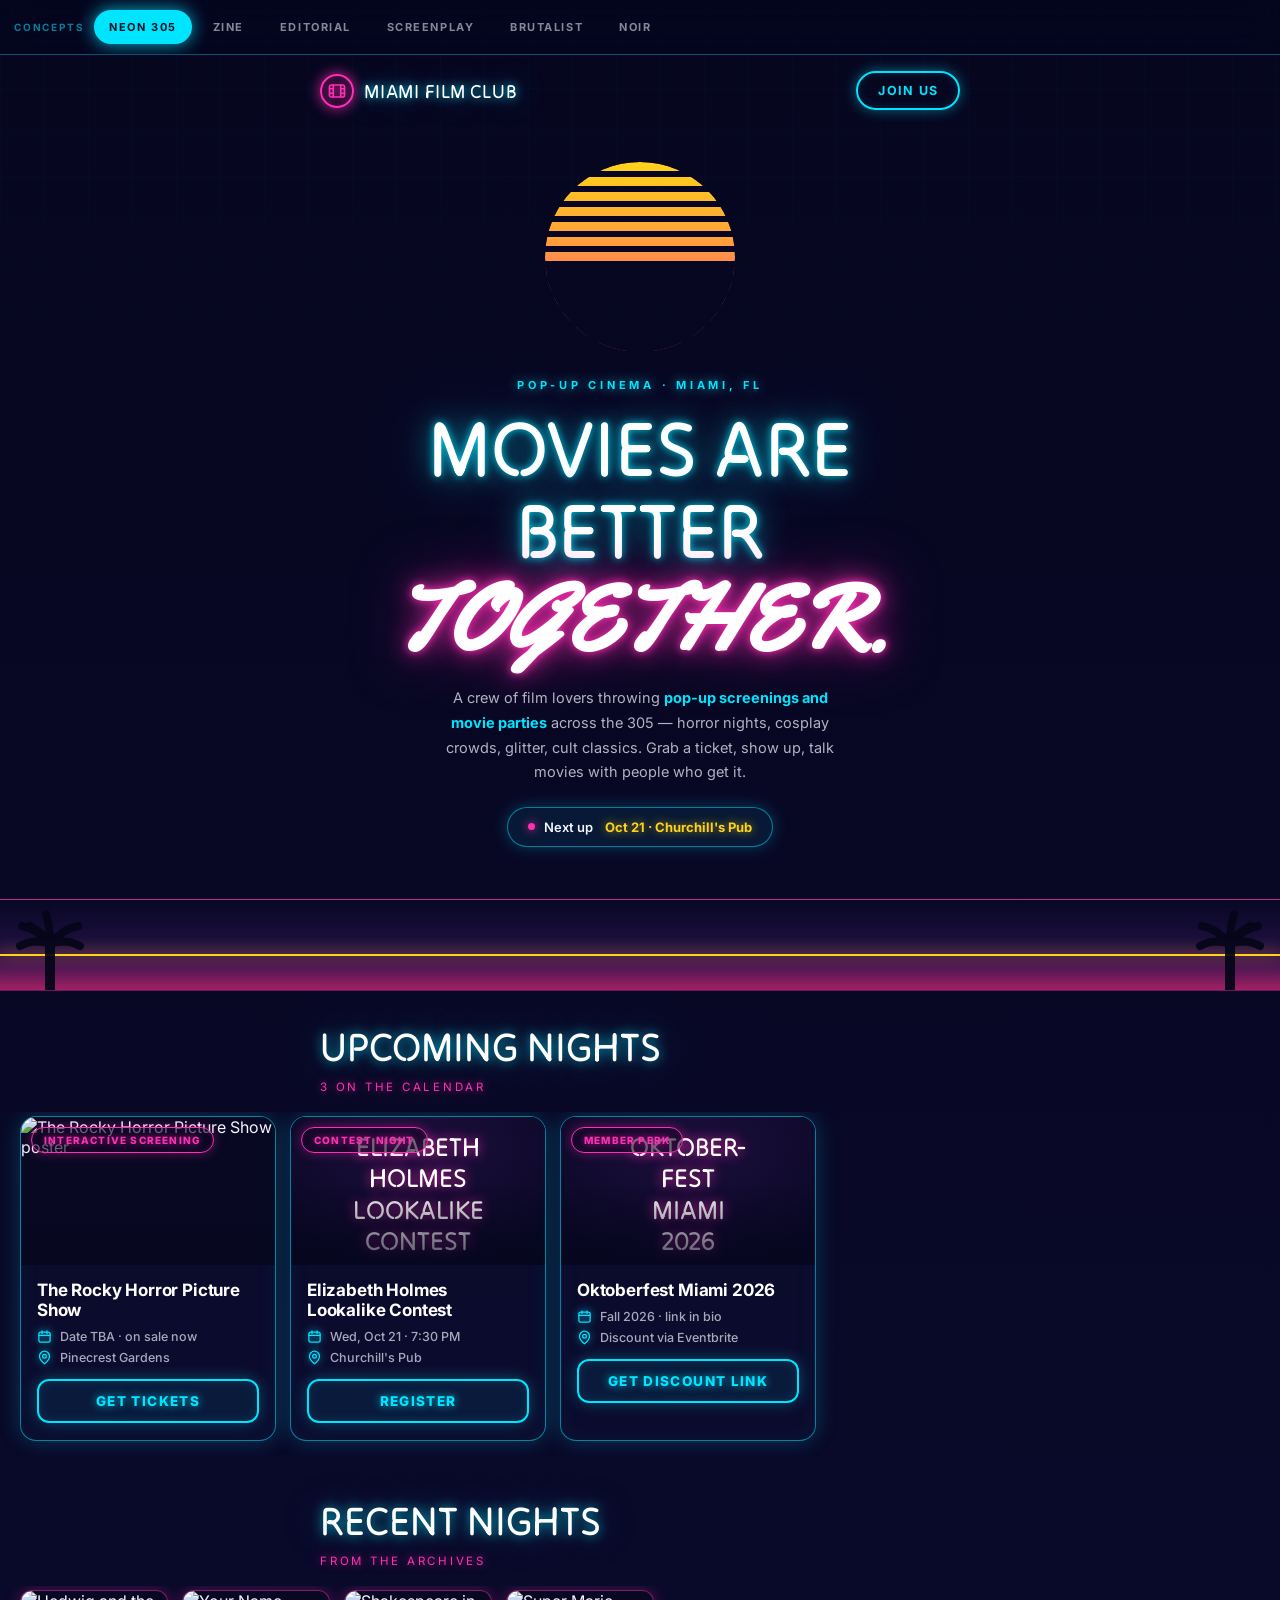
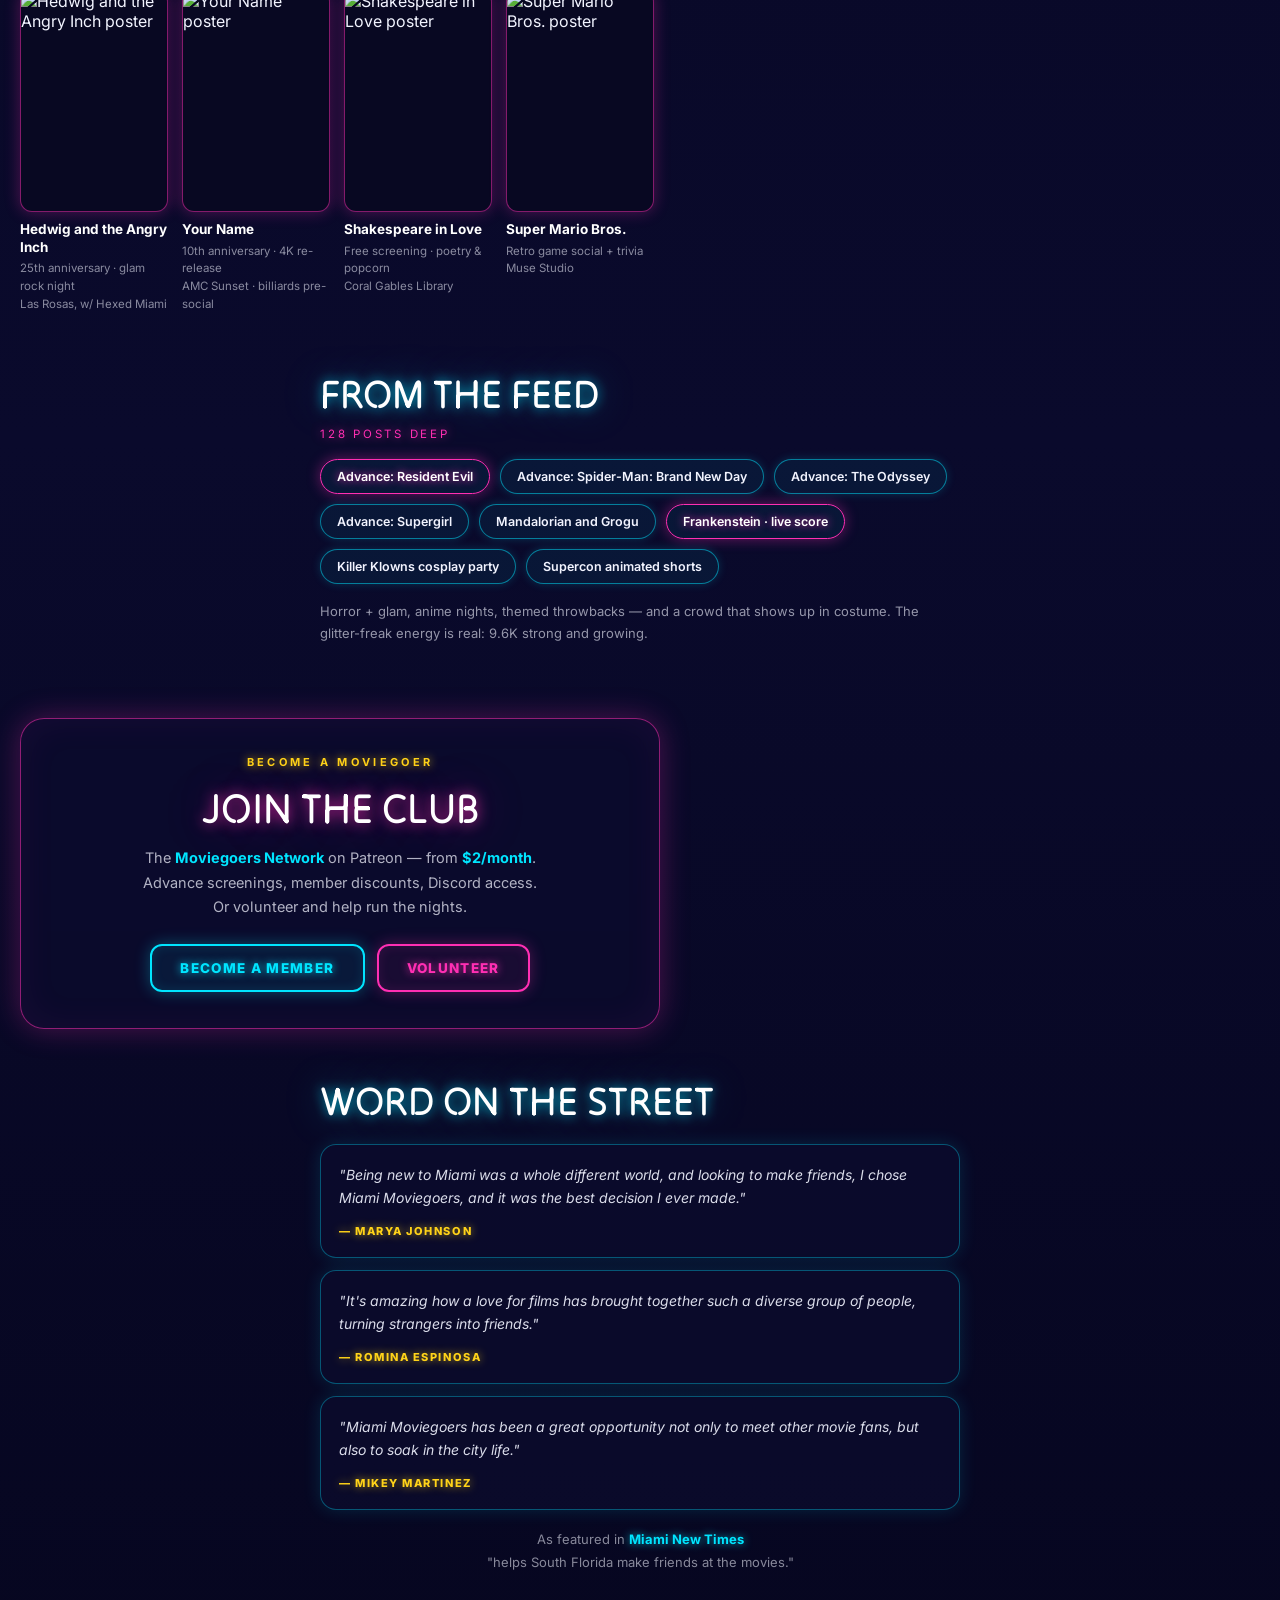
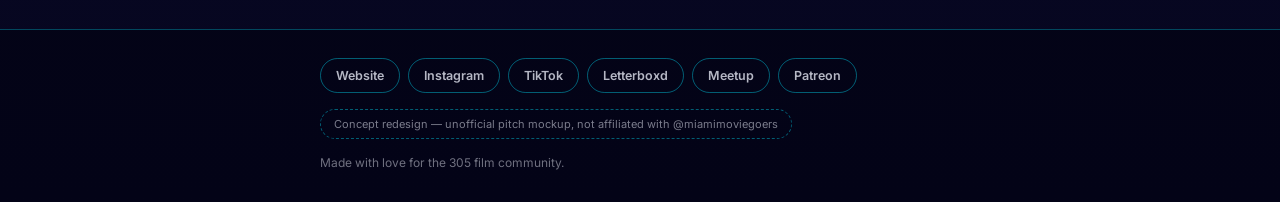
==== index.html @ cfc362b6 "Six concepts: cut Grindhouse, add Screenplay/Brutalist/Noir themes - Remove Grindhouse (too carnival" ====
<!DOCTYPE html>
<html lang="en">
<head>
<meta charset="UTF-8">
<meta name="viewport" content="width=device-width, initial-scale=1.0, viewport-fit=cover">
<meta name="theme-color" content="#efe3c2" id="tcolor">
<title>Miami Film Club — Six Concepts</title>
<meta name="description" content="Six design concepts for Miami Film Club — pop-up cinema and movie parties across the 305.">
<link rel="preconnect" href="https://fonts.googleapis.com">
<link rel="preconnect" href="https://fonts.gstatic.com" crossorigin>
<link href="https://fonts.googleapis.com/css2?family=Special+Elite&family=Permanent+Marker&family=Bungee&family=Rubik+Mono+One&family=Space+Mono:wght@400;700&family=Tilt+Neon&family=Yellowtail&family=Bebas+Neue&family=Inter:wght@400;500;600;700;800&family=Courier+Prime:wght@400;700&family=Archivo:wght@500;700;800;900&family=Playfair+Display:ital,wght@1,400;1,500;1,600&display=swap" rel="stylesheet">
<style>
/* ============ BASE (structure only — no house style) ============ */
* { margin: 0; padding: 0; box-sizing: border-box; -webkit-tap-highlight-color: transparent; }
html { scroll-behavior: smooth; }
body { min-height: 100dvh; -webkit-font-smoothing: antialiased; overflow-x: hidden; }
img { display: block; max-width: 100%; }
a { text-decoration: none; }
button { font-family: inherit; cursor: pointer; }
.wrap { max-width: 680px; margin: 0 auto; padding: 0 20px; }
:root { --sat: env(safe-area-inset-top, 0px); --sab: env(safe-area-inset-bottom, 0px); }

/* tab bar — layout base, themed per concept */
.tabbar { position: sticky; top: 0; z-index: 100; }
.tabbar-inner { display: flex; align-items: center; gap: 6px; overflow-x: auto; scrollbar-width: none; padding: 10px 14px; }
.tabbar-inner::-webkit-scrollbar { display: none; }
.tabbar-label { flex: none; font-size: 10px; font-weight: 700; letter-spacing: 0.18em; text-transform: uppercase; opacity: 0.55; margin-right: 4px; }
.tab { flex: none; border: 0; background: none; font-size: 12.5px; font-weight: 700; letter-spacing: 0.06em; padding: 9px 14px; border-radius: 999px; white-space: nowrap; }

/* shared layout pieces */
.rail { display: flex; gap: 14px; overflow-x: auto; padding: 4px 20px 16px; scroll-snap-type: x mandatory; scrollbar-width: none; }
.rail::-webkit-scrollbar { display: none; }
.rail > * { scroll-snap-align: start; flex: none; }
.ev .art { position: relative; overflow: hidden; }
.ev .art img { width: 100%; height: 100%; object-fit: cover; }
.ev .tag { position: absolute; z-index: 2; }
.rn .p { overflow: hidden; }
.rn .p img { width: 100%; height: 100%; object-fit: cover; }
.ransom span { display: inline-block; }
.marquee-strip, .palms, .sun { display: none; }

/* ================================================================
   CONCEPT 1 — ZINE · DIY punk fanzine, photocopied chaos
   ================================================================ */
.theme-zine { --pink: #ff2fb3; --yelo: #ffe900; --paper: #f4f1ea; --ink: #111;
  background: #0e0e0e; color: var(--paper); font-family: "Space Mono", monospace; }
.theme-zine::before { content: ""; position: fixed; inset: 0; z-index: 1; pointer-events: none; opacity: 0.34;
  background-image: url("data:image/svg+xml,%3Csvg viewBox='0 0 220 220' xmlns='http://www.w3.org/2000/svg'%3E%3Cfilter id='n'%3E%3CfeTurbulence type='fractalNoise' baseFrequency='0.9' numOctaves='2'/%3E%3CfeColorMatrix values='0 0 0 0 1 0 0 0 0 1 0 0 0 0 1 0 0 0 0.5 0'/%3E%3C/filter%3E%3Crect width='100%25' height='100%25' filter='url(%23n)'/%3E%3C/svg%3E"); }
.theme-zine .tabbar { background: #000; border-bottom: 2px solid var(--pink); transform: rotate(-0.4deg); }
.theme-zine .tabbar-label { color: var(--pink); font-family: "Space Mono", monospace; }
.theme-zine .tab { color: rgba(244,241,234,0.55); font-family: "Space Mono", monospace; text-transform: uppercase; font-size: 11.5px; border: 2px solid transparent; }
.theme-zine .tab.active { background: var(--pink); color: #000; border-color: #000; transform: rotate(-2deg); }
.theme-zine .site-head { position: relative; z-index: 2; padding: 18px 0 6px; }
.theme-zine .site-head .wrap { display: flex; align-items: center; justify-content: space-between; }
.theme-zine .brand { color: var(--ink); background: var(--paper); padding: 10px 14px; transform: rotate(-1.5deg); border: 2px solid #000; box-shadow: 4px 4px 0 var(--pink); position: relative; }
.theme-zine .brand::before { content: ""; position: absolute; top: -13px; left: 50%; transform: translateX(-50%) rotate(3deg); width: 84px; height: 24px;
  background: linear-gradient(rgba(255,255,255,0.55), rgba(255,255,255,0.35)); border-left: 1px dashed rgba(0,0,0,0.25); border-right: 1px dashed rgba(0,0,0,0.25); }
.theme-zine .brand .mark { display: none; }
.theme-zine .brand .name { font-family: "Bungee", sans-serif; font-size: 17px; }
.theme-zine .head-cta { font-family: "Bungee", sans-serif; font-size: 12px; color: #000; background: var(--yelo); border: 3px solid #000; border-radius: 999px; padding: 10px 18px; transform: rotate(2deg); box-shadow: 4px 4px 0 #000; }
.theme-zine .hero { position: relative; z-index: 2; padding: calc(var(--sat) + 36px) 20px 30px; max-width: 680px; margin: 0 auto; }
.theme-zine .kicker { display: inline-block; font-size: 12px; font-weight: 700; letter-spacing: 0.2em; text-transform: uppercase; color: #000; background: var(--paper); padding: 7px 14px; transform: rotate(-2deg); margin-bottom: 20px; border: 2px solid #000; }
.theme-zine .ransom { font-size: clamp(44px, 13vw, 76px); line-height: 1.18; margin-bottom: 20px; text-transform: uppercase; }
.theme-zine .ransom .w1 { font-family: "Permanent Marker", cursive; background: var(--pink); color: #000; padding: 0.02em 0.28em; transform: rotate(-4deg); }
.theme-zine .ransom .w2 { font-family: "Bungee", sans-serif; background: var(--paper); color: #000; padding: 0.08em 0.3em; transform: rotate(2.5deg); font-size: 0.72em; }
.theme-zine .ransom .w3 { font-family: "Rubik Mono One", sans-serif; background: #000; color: var(--yelo); padding: 0.12em 0.3em; transform: rotate(-2deg); border: 2px solid var(--yelo); }
.theme-zine .ransom .w4 { font-family: "Permanent Marker", cursive; background: var(--yelo); color: #000; padding: 0.02em 0.28em; transform: rotate(3deg); }
.theme-zine .hero p.sub { font-size: 14px; line-height: 1.75; max-width: 46ch; margin-bottom: 22px; background: rgba(0,0,0,0.55); display: inline-block; padding: 12px 16px; border-left: 5px solid var(--pink); }
.theme-zine .hero p.sub strong { color: var(--pink); }
.theme-zine .next { display: inline-flex; align-items: center; gap: 8px; font-family: "Space Mono", monospace; font-weight: 700; font-size: 13px; color: #000; background: var(--paper); border: 3px solid #000; padding: 11px 18px; transform: rotate(-1.5deg); box-shadow: 5px 5px 0 var(--pink); }
.theme-zine .next b { background: #000; color: var(--yelo); padding: 2px 8px; }
.theme-zine section.block { position: relative; z-index: 2; padding: 30px 0 8px; }
.theme-zine .sec-head { max-width: 680px; margin: 0 auto 20px; padding: 0 20px; }
.theme-zine .sec-head h2 { font-family: "Bungee", sans-serif; font-size: clamp(24px, 7vw, 34px); display: inline-block; padding: 4px 14px;
  background: linear-gradient(transparent 55%, var(--pink) 55%, var(--pink) 96%, transparent 96%); transform: rotate(-1deg); }
.theme-zine .sec-head .sub { display: inline-block; margin-left: 10px; font-size: 11.5px; text-transform: uppercase; letter-spacing: 0.14em; color: var(--yelo); background: #000; padding: 5px 10px; transform: rotate(1.5deg); }
.theme-zine .ev { width: 252px; background: var(--paper); color: var(--ink); border: 2px solid #000; box-shadow: 7px 7px 0 var(--pink); position: relative; }
.theme-zine .ev:nth-child(odd) { transform: rotate(-1.4deg); } .theme-zine .ev:nth-child(even) { transform: rotate(1.2deg); }
.theme-zine .ev::before { content: ""; position: absolute; top: -14px; left: 50%; transform: translateX(-50%) rotate(-4deg); width: 96px; height: 26px; z-index: 3;
  background: linear-gradient(rgba(255,255,255,0.6), rgba(255,255,255,0.4)); border-left: 1px dashed rgba(0,0,0,0.3); border-right: 1px dashed rgba(0,0,0,0.3); }
.theme-zine .ev .art { height: 148px; border-bottom: 2px solid #000; background: #d8d4c9; filter: grayscale(0.55) contrast(1.12); }
.theme-zine .ev .tag { top: 10px; left: 10px; font-family: "Space Mono", monospace; font-weight: 700; font-size: 10.5px; letter-spacing: 0.1em; text-transform: uppercase; color: #000; background: var(--yelo); border: 2px solid #000; padding: 5px 10px; transform: rotate(-3deg); }
.theme-zine .ev .poster-art { position: absolute; inset: 0; display: grid; place-items: center; text-align: center; font-family: "Rubik Mono One", sans-serif; font-size: 24px; line-height: 1.2; color: #000; padding: 14px; background: repeating-linear-gradient(-45deg, #e8e4d8 0 12px, #dcd8cb 12px 24px); }
.theme-zine .ev .body { padding: 15px 15px 17px; }
.theme-zine .ev h3 { font-family: "Bungee", sans-serif; font-size: 17px; line-height: 1.25; margin-bottom: 9px; }
.theme-zine .ev .meta { display: grid; gap: 6px; margin-bottom: 13px; }
.theme-zine .ev .mrow { display: flex; align-items: center; gap: 8px; font-size: 12.5px; font-weight: 700; }
.theme-zine .ev .mrow svg { width: 15px; height: 15px; color: var(--pink); flex: none; }
.theme-zine .btn { display: block; text-align: center; font-family: "Bungee", sans-serif; font-size: 13px; color: #000; background: var(--pink); border: 3px solid #000; border-radius: 999px; padding: 12px; transform: rotate(-1.5deg); box-shadow: 4px 4px 0 #000; }
.theme-zine .btn:active { transform: rotate(-1.5deg) translate(2px,2px); box-shadow: 2px 2px 0 #000; }
.theme-zine .rn { width: 148px; }
.theme-zine .rn:nth-child(odd) { transform: rotate(1.6deg); } .theme-zine .rn:nth-child(even) { transform: rotate(-1.2deg); }
.theme-zine .rn .p { width: 148px; aspect-ratio: 2/3; border: 2px solid #000; background: #d8d4c9; margin-bottom: 9px; box-shadow: 5px 5px 0 rgba(255,47,179,0.7); }
.theme-zine .rn .p img { filter: grayscale(0.7) contrast(1.2); }
.theme-zine .rn h4 { font-family: "Bungee", sans-serif; font-size: 12.5px; line-height: 1.35; margin-bottom: 4px; color: var(--paper); }
.theme-zine .rn .d { font-size: 11.5px; line-height: 1.6; color: rgba(244,241,234,0.6); }
.theme-zine .chips { display: flex; flex-wrap: wrap; gap: 10px; padding: 0 20px; max-width: 680px; margin: 0 auto; }
.theme-zine .chip { font-family: "Space Mono", monospace; font-weight: 700; font-size: 12.5px; color: var(--paper); background: #000; border: 2px solid var(--paper); padding: 8px 14px; border-radius: 999px; }
.theme-zine .chip:nth-child(odd) { transform: rotate(-2deg); } .theme-zine .chip:nth-child(even) { transform: rotate(1.6deg); }
.theme-zine .chip.hot { background: var(--pink); border-color: #000; color: #000; box-shadow: 3px 3px 0 #000; }
.theme-zine .feed-note { max-width: 680px; margin: 16px auto 0; padding: 12px 16px 0; font-size: 12.5px; line-height: 1.7; color: rgba(244,241,234,0.65); border-top: 2px dashed rgba(244,241,234,0.3); }
.theme-zine .member { position: relative; z-index: 2; margin: 36px 20px 8px; max-width: 640px; background: var(--paper); color: var(--ink); border: 3px solid #000; box-shadow: 8px 8px 0 var(--pink); padding: 32px 24px; text-align: center; transform: rotate(0.8deg); }
.theme-zine .member .eyebrow { display: inline-block; font-size: 11px; font-weight: 700; letter-spacing: 0.24em; text-transform: uppercase; background: #000; color: var(--yelo); padding: 6px 14px; transform: rotate(-2deg); margin-bottom: 14px; }
.theme-zine .member h2 { font-family: "Bungee", sans-serif; font-size: 38px; margin-bottom: 12px; }
.theme-zine .member p { font-size: 13.5px; line-height: 1.7; max-width: 44ch; margin: 0 auto 22px; }
.theme-zine .member p strong { background: var(--yelo); padding: 0 5px; }
.theme-zine .member .row { display: flex; gap: 12px; justify-content: center; flex-wrap: wrap; }
.theme-zine .member .btn { display: inline-block; padding: 13px 24px; }
.theme-zine .member .btn.ghost { background: var(--paper); transform: rotate(1.5deg); }
.theme-zine .quotes { display: grid; gap: 16px; padding: 0 20px; max-width: 680px; margin: 0 auto; }
.theme-zine .quote { background: var(--paper); color: var(--ink); border: 2px solid #000; padding: 18px; box-shadow: 5px 5px 0 var(--yelo); position: relative; }
.theme-zine .quote:nth-child(1) { transform: rotate(-1deg); } .theme-zine .quote:nth-child(2) { transform: rotate(1.2deg); } .theme-zine .quote:nth-child(3) { transform: rotate(-0.7deg); }
.theme-zine .quote p { font-size: 13.5px; line-height: 1.65; font-style: italic; margin-bottom: 10px; }
.theme-zine .quote span { font-family: "Bungee", sans-serif; font-size: 11.5px; color: #000; background: var(--pink); padding: 3px 10px; display: inline-block; transform: rotate(-1.5deg); }
.theme-zine .press { text-align: center; font-size: 13px; margin-top: 18px; line-height: 1.7; position: relative; z-index: 2; color: rgba(244,241,234,0.65); }
.theme-zine .press a { color: var(--pink); font-weight: 700; }
.theme-zine footer { position: relative; z-index: 2; background: #000; border-top: 2px solid var(--pink); margin-top: 48px; padding: 28px 0 calc(var(--sab) + 32px); }
.theme-zine footer .wrap { display: flex; flex-direction: column; gap: 16px; }
.theme-zine .socials { display: flex; gap: 8px; flex-wrap: wrap; }
.theme-zine .socials a { font-size: 12px; font-weight: 700; color: var(--paper); border: 2px solid var(--paper); border-radius: 999px; padding: 8px 14px; }
.theme-zine .socials a:nth-child(odd) { transform: rotate(-1.5deg); } .theme-zine .socials a:nth-child(even) { transform: rotate(1.5deg); }
.theme-zine .concept-badge { align-self: flex-start; font-size: 11px; border: 2px dashed rgba(244,241,234,0.35); padding: 7px 13px; color: rgba(244,241,234,0.55); transform: rotate(-1deg); }
.theme-zine .copy { font-size: 12px; color: rgba(244,241,234,0.5); }
/* ================================================================
   CONCEPT 2 — NEON 305 · Miami after dark
   ================================================================ */
.theme-neon { --cyan: #00e5ff; --pink: #ff2fb3; --sun: #ffd319; --bg: #06061f; --panel: #0c0c2e; --ink: #f2f4ff;
  background: linear-gradient(180deg, #06061f 0%, #0a0a2c 60%, #06061f 100%); color: var(--ink);
  font-family: "Inter", -apple-system, sans-serif; }
.theme-neon::before { content: ""; position: fixed; inset: 0; z-index: 1; pointer-events: none; opacity: 0.5;
  background-image: linear-gradient(rgba(0,229,255,0.05) 1px, transparent 1px), linear-gradient(90deg, rgba(0,229,255,0.05) 1px, transparent 1px);
  background-size: 44px 44px; mask-image: linear-gradient(180deg, #000 0%, transparent 70%); -webkit-mask-image: linear-gradient(180deg, #000 0%, transparent 70%); }
.theme-neon .tabbar { background: rgba(6,6,31,0.82); backdrop-filter: blur(16px); -webkit-backdrop-filter: blur(16px); border-bottom: 1px solid rgba(0,229,255,0.35); }
.theme-neon .tabbar-label { color: var(--cyan); font-family: "Inter", sans-serif; }
.theme-neon .tab { color: rgba(242,244,255,0.55); font-family: "Inter", sans-serif; text-transform: uppercase; font-size: 11px; letter-spacing: 0.14em; border: 1px solid transparent; }
.theme-neon .tab.active { color: #06121f; background: var(--cyan); box-shadow: 0 0 18px rgba(0,229,255,0.8); }
.theme-neon .site-head { position: relative; z-index: 2; }
.theme-neon .site-head .wrap { display: flex; align-items: center; justify-content: space-between; padding-top: 16px; padding-bottom: 16px; }
.theme-neon .brand { display: flex; align-items: center; gap: 10px; color: var(--ink); }
.theme-neon .brand .mark { width: 34px; height: 34px; border-radius: 50%; display: grid; place-items: center; flex: none;
  border: 2px solid var(--pink); box-shadow: 0 0 14px rgba(255,47,179,0.8), inset 0 0 8px rgba(255,47,179,0.4); }
.theme-neon .brand .mark svg { stroke: var(--pink); filter: drop-shadow(0 0 4px rgba(255,47,179,0.9)); }
.theme-neon .brand .name { font-family: "Tilt Neon", sans-serif; font-size: 19px; color: #fff; text-shadow: 0 0 10px rgba(0,229,255,0.9), 0 0 28px rgba(0,229,255,0.5); letter-spacing: 0.04em; }
.theme-neon .head-cta { font-size: 12.5px; font-weight: 700; letter-spacing: 0.1em; text-transform: uppercase; color: var(--cyan); border: 2px solid var(--cyan); border-radius: 999px; padding: 10px 20px; box-shadow: 0 0 14px rgba(0,229,255,0.45), inset 0 0 10px rgba(0,229,255,0.15); }
.theme-neon .hero { position: relative; z-index: 2; text-align: center; padding: calc(var(--sat) + 30px) 20px 26px; max-width: 680px; margin: 0 auto; overflow: hidden; }
.theme-neon .sun { display: block; width: 190px; height: 190px; margin: 6px auto 26px; border-radius: 50%; position: relative;
  background: linear-gradient(180deg, var(--sun) 0%, #ff9a3d 45%, var(--pink) 100%);
  box-shadow: 0 0 60px rgba(255,47,179,0.55), 0 0 120px rgba(255,211,25,0.3);
  -webkit-mask-image: linear-gradient(180deg, #000 52%, transparent 52.5%), repeating-linear-gradient(180deg, #000 0 9px, transparent 9px 15px);
  -webkit-mask-composite: source-in; mask-composite: intersect;
  mask-image: linear-gradient(180deg, #000 52%, transparent 52.5%), repeating-linear-gradient(180deg, #000 0 9px, transparent 9px 15px); mask-composite: intersect; }
.theme-neon .kicker { font-size: 11px; font-weight: 700; letter-spacing: 0.34em; text-transform: uppercase; color: var(--cyan); text-shadow: 0 0 12px rgba(0,229,255,0.8); margin-bottom: 16px; }
.theme-neon .ransom { font-family: "Tilt Neon", sans-serif; font-size: clamp(46px, 13vw, 78px); line-height: 1.05; color: #fff; margin-bottom: 18px;
  text-shadow: 0 0 8px rgba(0,229,255,0.9), 0 0 30px rgba(0,229,255,0.55), 0 0 70px rgba(0,229,255,0.3); }
.theme-neon .ransom span.scripty { font-family: "Yellowtail", cursive; font-size: 1.18em; color: #fff;
  text-shadow: 0 0 8px rgba(255,47,179,1), 0 0 26px rgba(255,47,179,0.8), 0 0 60px rgba(255,47,179,0.5); }
.theme-neon .hero p.sub { font-size: 14.5px; line-height: 1.7; color: rgba(242,244,255,0.72); max-width: 46ch; margin: 0 auto 22px; }
.theme-neon .hero p.sub strong { color: var(--cyan); font-weight: 700; }
.theme-neon .next { display: inline-flex; align-items: center; gap: 9px; font-size: 13px; font-weight: 600; color: var(--ink);
  background: rgba(0,229,255,0.08); border: 1px solid rgba(0,229,255,0.5); border-radius: 999px; padding: 11px 20px; box-shadow: 0 0 16px rgba(0,229,255,0.25); }
.theme-neon .next b { color: var(--sun); text-shadow: 0 0 10px rgba(255,211,25,0.7); }
.theme-neon .next .dot { width: 7px; height: 7px; border-radius: 50%; background: var(--pink); box-shadow: 0 0 10px var(--pink); animation: npulse 1.8s infinite; }
@keyframes npulse { 50% { opacity: 0.35; } }
.theme-neon .palms { display: block; position: relative; z-index: 2; height: 92px; margin: 26px 0 0; overflow: hidden;
  background: linear-gradient(180deg, transparent 0%, #1c0f3d 45%, #4d1554 75%, #a12063 100%); border-top: 1px solid rgba(255,47,179,0.4); border-bottom: 1px solid rgba(255,47,179,0.4); }
.theme-neon .palms svg { position: absolute; bottom: -4px; height: 100px; opacity: 0.92; }
.theme-neon .palms svg.left { left: -8px; } .theme-neon .palms svg.right { right: -8px; transform: scaleX(-1); }
.theme-neon .palms .horizon { position: absolute; left: 0; right: 0; bottom: 34px; height: 2px; background: var(--sun); box-shadow: 0 0 16px rgba(255,211,25,0.9); }
.theme-neon section.block { position: relative; z-index: 2; padding: 30px 0 8px; }
.theme-neon .sec-head { max-width: 680px; margin: 0 auto 18px; padding: 0 20px; }
.theme-neon .sec-head h2 { font-family: "Tilt Neon", sans-serif; font-size: clamp(28px, 8vw, 40px); color: #fff; text-shadow: 0 0 12px rgba(0,229,255,0.75), 0 0 40px rgba(0,229,255,0.35); }
.theme-neon .sec-head .sub { display: block; margin-top: 8px; font-size: 11.5px; letter-spacing: 0.24em; text-transform: uppercase; color: var(--pink); text-shadow: 0 0 10px rgba(255,47,179,0.7); }
.theme-neon .ev { width: 256px; background: rgba(12,12,46,0.85); border: 1px solid rgba(0,229,255,0.55); border-radius: 16px; overflow: hidden;
  box-shadow: 0 0 22px rgba(0,229,255,0.22), inset 0 0 24px rgba(0,229,255,0.05); backdrop-filter: blur(8px); -webkit-backdrop-filter: blur(8px); }
.theme-neon .ev .art { height: 148px; background: #080822; }
.theme-neon .ev .art::after { content: ""; position: absolute; inset: 0; background: linear-gradient(to top, rgba(6,6,31,0.75), transparent 55%); }
.theme-neon .ev .tag { top: 10px; left: 10px; font-size: 10px; font-weight: 800; letter-spacing: 0.12em; text-transform: uppercase; color: var(--pink);
  border: 1px solid var(--pink); border-radius: 999px; padding: 6px 12px; text-shadow: 0 0 8px rgba(255,47,179,0.9); box-shadow: 0 0 12px rgba(255,47,179,0.35), inset 0 0 8px rgba(255,47,179,0.15); background: rgba(6,6,31,0.6); }
.theme-neon .ev .poster-art { position: absolute; inset: 0; display: grid; place-items: center; text-align: center; font-family: "Tilt Neon", sans-serif; font-size: 26px; line-height: 1.2; color: #fff; padding: 14px;
  text-shadow: 0 0 12px rgba(255,47,179,0.9); background: radial-gradient(120% 120% at 50% 20%, #1c0f3d 0%, #06061f 75%); }
.theme-neon .ev .body { padding: 15px 16px 17px; }
.theme-neon .ev h3 { font-size: 17px; font-weight: 700; letter-spacing: -0.01em; margin-bottom: 9px; color: #fff; }
.theme-neon .ev .meta { display: grid; gap: 6px; margin-bottom: 14px; }
.theme-neon .ev .mrow { display: flex; align-items: center; gap: 8px; font-size: 12.5px; color: rgba(242,244,255,0.68); font-weight: 500; }
.theme-neon .ev .mrow svg { width: 15px; height: 15px; color: var(--cyan); flex: none; filter: drop-shadow(0 0 4px rgba(0,229,255,0.8)); }
.theme-neon .btn { display: block; text-align: center; font-size: 13.5px; font-weight: 800; letter-spacing: 0.1em; text-transform: uppercase; color: var(--cyan);
  border: 2px solid var(--cyan); border-radius: 12px; padding: 12px; background: rgba(0,229,255,0.07);
  text-shadow: 0 0 8px rgba(0,229,255,0.8); box-shadow: 0 0 16px rgba(0,229,255,0.3), inset 0 0 12px rgba(0,229,255,0.12); }
.theme-neon .btn:active { transform: scale(0.97); }
.theme-neon .rn { width: 148px; }
.theme-neon .rn .p { width: 148px; aspect-ratio: 2/3; border-radius: 12px; border: 1px solid rgba(255,47,179,0.5); box-shadow: 0 0 16px rgba(255,47,179,0.3); background: #080822; margin-bottom: 9px; overflow: hidden; }
.theme-neon .rn h4 { font-size: 13.5px; font-weight: 700; color: #fff; margin-bottom: 4px; line-height: 1.3; }
.theme-neon .rn .d { font-size: 11.5px; color: rgba(242,244,255,0.55); line-height: 1.55; }
.theme-neon .chips { display: flex; flex-wrap: wrap; gap: 10px; padding: 0 20px; max-width: 680px; margin: 0 auto; }
.theme-neon .chip { font-size: 12.5px; font-weight: 600; color: var(--ink); border: 1px solid rgba(0,229,255,0.5); border-radius: 999px; padding: 9px 16px; background: rgba(0,229,255,0.06); box-shadow: 0 0 10px rgba(0,229,255,0.18); }
.theme-neon .chip.hot { border-color: var(--pink); color: #fff; text-shadow: 0 0 8px rgba(255,47,179,0.9); box-shadow: 0 0 14px rgba(255,47,179,0.4); }
.theme-neon .feed-note { max-width: 680px; margin: 16px auto 0; padding: 0 20px; font-size: 13px; line-height: 1.7; color: rgba(242,244,255,0.6); }
.theme-neon .member { position: relative; z-index: 2; margin: 36px 20px 8px; max-width: 640px; text-align: center; border-radius: 24px; padding: 36px 26px;
  background: rgba(12,12,46,0.7); border: 1px solid rgba(255,47,179,0.55); box-shadow: 0 0 30px rgba(255,47,179,0.28), inset 0 0 40px rgba(255,47,179,0.06); backdrop-filter: blur(10px); -webkit-backdrop-filter: blur(10px); }
.theme-neon .member .eyebrow { font-size: 11px; font-weight: 700; letter-spacing: 0.3em; text-transform: uppercase; color: var(--sun); text-shadow: 0 0 10px rgba(255,211,25,0.8); margin-bottom: 12px; }
.theme-neon .member h2 { font-family: "Tilt Neon", sans-serif; font-size: 42px; color: #fff; text-shadow: 0 0 14px rgba(255,47,179,0.85), 0 0 50px rgba(255,47,179,0.4); margin-bottom: 12px; }
.theme-neon .member p { font-size: 14.5px; line-height: 1.7; color: rgba(242,244,255,0.72); max-width: 44ch; margin: 0 auto 24px; }
.theme-neon .member p strong { color: var(--cyan); }
.theme-neon .member .row { display: flex; gap: 12px; justify-content: center; flex-wrap: wrap; }
.theme-neon .member .btn { display: inline-block; padding: 14px 28px; }
.theme-neon .member .btn.ghost { border-color: var(--pink); color: var(--pink); text-shadow: 0 0 8px rgba(255,47,179,0.8); box-shadow: 0 0 16px rgba(255,47,179,0.3), inset 0 0 12px rgba(255,47,179,0.12); background: rgba(255,47,179,0.06); }
.theme-neon .quotes { display: grid; gap: 12px; padding: 0 20px; max-width: 680px; margin: 0 auto; }
.theme-neon .quote { background: rgba(12,12,46,0.7); border: 1px solid rgba(0,229,255,0.35); border-radius: 16px; padding: 18px; box-shadow: 0 0 18px rgba(0,229,255,0.14); }
.theme-neon .quote p { font-size: 14px; line-height: 1.65; font-style: italic; margin-bottom: 10px; color: rgba(242,244,255,0.9); }
.theme-neon .quote span { font-size: 11px; font-weight: 800; letter-spacing: 0.14em; text-transform: uppercase; color: var(--sun); text-shadow: 0 0 8px rgba(255,211,25,0.7); }
.theme-neon .press { text-align: center; font-size: 13px; margin-top: 18px; line-height: 1.7; position: relative; z-index: 2; color: rgba(242,244,255,0.55); }
.theme-neon .press a { color: var(--cyan); font-weight: 700; text-shadow: 0 0 8px rgba(0,229,255,0.7); }
.theme-neon footer { position: relative; z-index: 2; border-top: 1px solid rgba(0,229,255,0.3); margin-top: 48px; padding: 28px 0 calc(var(--sab) + 32px); background: rgba(4,4,20,0.7); }
.theme-neon footer .wrap { display: flex; flex-direction: column; gap: 16px; }
.theme-neon .socials { display: flex; gap: 8px; flex-wrap: wrap; }
.theme-neon .socials a { font-size: 12.5px; font-weight: 600; color: rgba(242,244,255,0.75); border: 1px solid rgba(0,229,255,0.4); border-radius: 999px; padding: 9px 15px; }
.theme-neon .concept-badge { align-self: flex-start; font-size: 11px; color: rgba(242,244,255,0.5); border: 1px dashed rgba(0,229,255,0.4); padding: 7px 13px; border-radius: 999px; }
.theme-neon .copy { font-size: 12px; color: rgba(242,244,255,0.45); }
/* ================================================================
   CONCEPT 3 — EDITORIAL · the refined one (Consensus-dense)
   ================================================================ */
.theme-editorial { --bg: #0d0a08; --surface: #171310; --ink: #f7f1e8; --ink2: rgba(247,241,232,0.62); --ink3: rgba(247,241,232,0.38);
  --amber: #f0a832; --amber-d: #c77f1a; --line: rgba(247,241,232,0.1);
  background: var(--bg); color: var(--ink); font-family: "Inter", -apple-system, BlinkMacSystemFont, sans-serif; }
.theme-editorial::before { content: ""; position: fixed; inset: 0; z-index: 1; pointer-events: none; opacity: 0.06;
  background-image: url("data:image/svg+xml,%3Csvg viewBox='0 0 200 200' xmlns='http://www.w3.org/2000/svg'%3E%3Cfilter id='n'%3E%3CfeTurbulence type='fractalNoise' baseFrequency='0.9' numOctaves='2'/%3E%3C/filter%3E%3Crect width='100%25' height='100%25' filter='url(%23n)'/%3E%3C/svg%3E"); }
.theme-editorial .display { font-family: "Bebas Neue", "Arial Narrow", sans-serif; letter-spacing: 0.03em; line-height: 0.95; font-weight: 400; }
.theme-editorial .tabbar { background: rgba(13,10,8,0.85); backdrop-filter: blur(18px); -webkit-backdrop-filter: blur(18px); border-bottom: 1px solid var(--line); }
.theme-editorial .tabbar-label { color: var(--ink3); font-family: "Inter", sans-serif; }
.theme-editorial .tab { color: var(--ink3); font-family: "Inter", sans-serif; }
.theme-editorial .tab.active { background: var(--amber); color: #1a1206; }
.theme-editorial .site-head { position: relative; z-index: 2; border-bottom: 1px solid var(--line); }
.theme-editorial .site-head .wrap { display: flex; align-items: center; justify-content: space-between; padding-top: 12px; padding-bottom: 12px; }
.theme-editorial .brand { display: flex; align-items: center; gap: 9px; color: var(--ink); }
.theme-editorial .brand .mark { width: 30px; height: 30px; border-radius: 9px; display: grid; place-items: center; background: linear-gradient(135deg, var(--amber), var(--amber-d)); flex: none; }
.theme-editorial .brand .mark svg { stroke: #1a1206; }
.theme-editorial .brand .name { font-family: "Bebas Neue", sans-serif; font-size: 20px; letter-spacing: 0.05em; }
.theme-editorial .head-cta { font-size: 13px; font-weight: 700; color: #1a1206; background: var(--amber); border-radius: 999px; padding: 10px 18px; }
.theme-editorial .hero { position: relative; z-index: 2; text-align: center; padding: calc(var(--sat) + 40px) 20px 34px; max-width: 680px; margin: 0 auto; }
.theme-editorial .kicker { font-size: 11px; font-weight: 700; letter-spacing: 0.24em; text-transform: uppercase; color: var(--amber); margin-bottom: 14px; }
.theme-editorial .ransom { font-family: "Bebas Neue", sans-serif; font-size: clamp(46px, 13vw, 72px); line-height: 0.95; letter-spacing: 0.03em; margin-bottom: 14px; }
.theme-editorial .ransom .blood { color: var(--amber); }
.theme-editorial .hero p.sub { color: var(--ink2); font-size: 15px; line-height: 1.6; max-width: 46ch; margin: 0 auto 20px; }
.theme-editorial .hero p.sub strong { color: var(--ink); }
.theme-editorial .next { display: inline-flex; align-items: center; gap: 8px; font-size: 13px; font-weight: 600; color: var(--ink); background: var(--surface); border: 1px solid var(--line); border-radius: 999px; padding: 10px 18px; }
.theme-editorial .next b { color: var(--amber); font-weight: 800; }
.theme-editorial .next .dot { width: 7px; height: 7px; border-radius: 50%; background: var(--amber); box-shadow: 0 0 8px var(--amber); animation: epulse 1.8s infinite; }
@keyframes epulse { 50% { opacity: 0.4; } }
.theme-editorial section.block { position: relative; z-index: 2; padding: 30px 0 6px; }
.theme-editorial .sec-head { display: flex; align-items: baseline; justify-content: space-between; gap: 12px; margin-bottom: 16px; padding: 0 20px; max-width: 680px; margin-left: auto; margin-right: auto; }
.theme-editorial .sec-head h2 { font-family: "Bebas Neue", sans-serif; font-size: 34px; letter-spacing: 0.03em; }
.theme-editorial .sec-head .sub { font-size: 12px; color: var(--ink3); font-weight: 600; white-space: nowrap; }
.theme-editorial .ev { width: 248px; background: var(--surface); border: 1px solid var(--line); border-radius: 18px; overflow: hidden; }
.theme-editorial .ev .art { height: 128px; background: #241c12; }
.theme-editorial .ev .art::after { content: ""; position: absolute; inset: 0; background: linear-gradient(to top, rgba(13,10,8,0.55), transparent 60%); }
.theme-editorial .ev .tag { top: 10px; left: 10px; font-size: 10px; font-weight: 800; letter-spacing: 0.1em; text-transform: uppercase; color: #1a1206; background: var(--amber); padding: 5px 10px; border-radius: 999px; }
.theme-editorial .ev .poster-art { position: absolute; inset: 0; display: grid; place-items: center; text-align: center; font-family: "Bebas Neue", sans-serif; font-size: 26px; letter-spacing: 0.05em; color: var(--amber); line-height: 1.05; padding: 12px; background: radial-gradient(120% 120% at 50% 20%, #2e2314 0%, #171310 75%); }
.theme-editorial .ev .body { padding: 14px 15px 15px; }
.theme-editorial .ev h3 { font-size: 16.5px; font-weight: 700; letter-spacing: -0.01em; line-height: 1.25; margin-bottom: 8px; }
.theme-editorial .ev .meta { display: grid; gap: 5px; margin-bottom: 12px; }
.theme-editorial .ev .mrow { display: flex; align-items: center; gap: 7px; font-size: 12.5px; color: var(--ink2); font-weight: 500; }
.theme-editorial .ev .mrow svg { width: 14px; height: 14px; color: var(--amber); flex: none; }
.theme-editorial .btn { display: block; text-align: center; font-size: 13.5px; font-weight: 700; color: #1a1206; background: var(--amber); border-radius: 12px; padding: 11px; }
.theme-editorial .btn:active { transform: scale(0.97); }
.theme-editorial .rn { width: 148px; }
.theme-editorial .rn .p { width: 148px; aspect-ratio: 2/3; border-radius: 14px; overflow: hidden; border: 1px solid var(--line); background: #241c12; margin-bottom: 9px; }
.theme-editorial .rn h4 { font-size: 13.5px; font-weight: 700; line-height: 1.3; margin-bottom: 3px; }
.theme-editorial .rn .d { font-size: 11.5px; color: var(--ink3); font-weight: 600; line-height: 1.45; }
.theme-editorial .chips { display: flex; flex-wrap: wrap; gap: 8px; padding: 0 20px; max-width: 680px; margin: 0 auto; }
.theme-editorial .chip { font-size: 12.5px; font-weight: 600; color: var(--ink2); border: 1px solid var(--line); border-radius: 999px; padding: 9px 15px; background: var(--surface); }
.theme-editorial .chip.hot { color: var(--amber); border-color: rgba(240,168,50,0.45); }
.theme-editorial .feed-note { max-width: 680px; margin: 14px auto 0; padding: 0 20px; font-size: 13px; line-height: 1.65; color: var(--ink3); }
.theme-editorial .member { position: relative; z-index: 2; margin: 30px 20px 6px; max-width: 640px; border-radius: 22px; padding: 30px 24px; text-align: center; background: linear-gradient(160deg, #2a1e0e 0%, #171310 65%); border: 1px solid rgba(240,168,50,0.25); overflow: hidden; }
.theme-editorial .member::before { content: ""; position: absolute; inset: 0; pointer-events: none; background: radial-gradient(80% 60% at 50% 0%, rgba(240,168,50,0.14), transparent 70%); }
.theme-editorial .member .eyebrow { font-size: 11px; font-weight: 700; letter-spacing: 0.22em; text-transform: uppercase; color: var(--amber); margin-bottom: 10px; position: relative; }
.theme-editorial .member h2 { font-family: "Bebas Neue", sans-serif; font-size: 40px; letter-spacing: 0.03em; margin-bottom: 10px; position: relative; }
.theme-editorial .member p { color: var(--ink2); font-size: 14.5px; line-height: 1.65; max-width: 44ch; margin: 0 auto 20px; position: relative; }
.theme-editorial .member p strong { color: var(--ink); }
.theme-editorial .member .row { display: flex; gap: 10px; justify-content: center; flex-wrap: wrap; position: relative; }
.theme-editorial .member .btn { display: inline-flex; align-items: center; padding: 14px 24px; border-radius: 999px; font-size: 14.5px; }
.theme-editorial .member .btn.ghost { background: transparent; color: var(--ink); border: 1px solid var(--line); }
.theme-editorial .quotes { display: grid; gap: 12px; padding: 0 20px; max-width: 680px; margin: 0 auto; }
.theme-editorial .quote { background: var(--surface); border: 1px solid var(--line); border-radius: 16px; padding: 18px; }
.theme-editorial .quote p { font-size: 14px; line-height: 1.65; font-style: italic; margin-bottom: 10px; }
.theme-editorial .quote span { font-size: 11.5px; font-weight: 700; letter-spacing: 0.1em; text-transform: uppercase; color: var(--amber); }
.theme-editorial .press { text-align: center; font-size: 13px; color: var(--ink3); margin-top: 16px; line-height: 1.7; position: relative; z-index: 2; }
.theme-editorial .press a { color: var(--amber); font-weight: 600; }
.theme-editorial footer { position: relative; z-index: 2; border-top: 1px solid var(--line); margin-top: 44px; padding: 28px 0 calc(var(--sab) + 32px); }
.theme-editorial footer .wrap { display: flex; flex-direction: column; gap: 16px; }
.theme-editorial .socials { display: flex; gap: 8px; flex-wrap: wrap; }
.theme-editorial .socials a { font-size: 12.5px; font-weight: 600; color: var(--ink2); border: 1px solid var(--line); border-radius: 999px; padding: 9px 15px; background: var(--surface); }
.theme-editorial .concept-badge { align-self: flex-start; font-size: 11px; font-weight: 600; color: var(--ink3); border: 1px dashed rgba(247,241,232,0.25); padding: 7px 13px; border-radius: 999px; }
.theme-editorial .copy { font-size: 12px; color: var(--ink3); }

/* ================================================================
   CONCEPT 4 — SCREENPLAY · typewriter manuscript, revision red
   ================================================================ */
.theme-screenplay { --paper: #f3eddc; --paper2: #faf6ea; --ink: #191713; --red: #b5341f;
  --faint: rgba(25,23,19,0.55);
  background: var(--paper); color: var(--ink);
  font-family: "Courier Prime", "Courier New", monospace; }
.theme-screenplay::before { content: ""; position: fixed; inset: 0; z-index: 1; pointer-events: none; opacity: 0.45;
  background-image: url("data:image/svg+xml,%3Csvg viewBox='0 0 240 240' xmlns='http://www.w3.org/2000/svg'%3E%3Cfilter id='n'%3E%3CfeTurbulence type='fractalNoise' baseFrequency='0.8' numOctaves='2'/%3E%3CfeColorMatrix values='0 0 0 0 0.4 0 0 0 0 0.34 0 0 0 0 0.24 0 0 0 0.14 0'/%3E%3C/filter%3E%3Crect width='100%25' height='100%25' filter='url(%23n)'/%3E%3C/svg%3E"); }
.theme-screenplay .tabbar { background: var(--paper); border-bottom: 2px solid var(--ink); }
.theme-screenplay .tabbar-label { color: var(--ink); font-family: "Courier Prime", monospace; }
.theme-screenplay .tab { color: var(--faint); font-family: "Courier Prime", monospace; font-size: 12px; text-transform: uppercase; letter-spacing: 0.06em; }
.theme-screenplay .tab.active { background: var(--ink); color: var(--paper); }
.theme-screenplay .site-head { position: relative; z-index: 2; border-bottom: 2px solid var(--ink); }
.theme-screenplay .site-head .wrap { display: flex; align-items: center; justify-content: space-between; padding-top: 14px; padding-bottom: 14px; }
.theme-screenplay .brand { display: flex; align-items: center; gap: 10px; color: var(--ink); }
.theme-screenplay .brand .mark { width: 36px; height: 36px; border: 2px solid var(--red); border-radius: 50%; display: grid; place-items: center; flex: none; transform: rotate(-8deg); }
.theme-screenplay .brand .mark svg { stroke: var(--red); }
.theme-screenplay .brand .name { font-family: "Courier Prime", monospace; font-weight: 700; font-size: 18px; letter-spacing: 0.04em; }
.theme-screenplay .head-cta { font-family: "Courier Prime", monospace; font-size: 12.5px; font-weight: 700; text-transform: uppercase; letter-spacing: 0.1em; color: var(--paper); background: var(--red); padding: 10px 18px; }
.theme-screenplay .hero { position: relative; z-index: 2; padding: calc(var(--sat) + 44px) 20px 38px; max-width: 680px; margin: 0 auto; }
.theme-screenplay .kicker { font-size: 13px; font-weight: 700; letter-spacing: 0.2em; text-transform: uppercase; color: var(--red); margin-bottom: 16px; }
.theme-screenplay .kicker::before { content: "FADE IN: "; }
.theme-screenplay .ransom { font-family: "Courier Prime", monospace; font-weight: 700; font-size: clamp(30px, 8.5vw, 46px); line-height: 1.3; text-transform: uppercase; margin-bottom: 18px; }
.theme-screenplay .hero p.sub { font-size: 14px; line-height: 1.8; max-width: 62ch; margin-bottom: 22px; }
.theme-screenplay .next { display: inline-block; font-size: 13px; font-weight: 700; border: 2px solid var(--ink); padding: 11px 18px; color: var(--ink); background: transparent; }
.theme-screenplay .next::before { content: "SCENE 1 \2014  "; color: var(--red); }
.theme-screenplay .next .dot { display: none; }
.theme-screenplay section.block { position: relative; z-index: 2; padding: 32px 0 8px; }
.theme-screenplay .sec-head { max-width: 680px; margin: 0 auto 18px; padding: 0 20px; }
.theme-screenplay .sec-head::before { display: block; font-size: 12px; font-weight: 700; letter-spacing: 0.16em; color: var(--red); margin-bottom: 8px; }
.theme-screenplay #upcoming .sec-head::before { content: "INT. UPCOMING NIGHTS - CONTINUOUS"; }
.theme-screenplay #recent .sec-head::before { content: "INT. RECENT NIGHTS - FLASHBACK"; }
.theme-screenplay #feed .sec-head::before { content: "INT. THE FEED - DAY"; }
.theme-screenplay #join .sec-head::before { content: "INT. MEMBERSHIP - NIGHT"; }
.theme-screenplay section.block:not([id]) .sec-head::before { content: "INT. WORD ON THE STREET - LATER"; }
.theme-screenplay .sec-head h2 { font-size: 25px; font-weight: 700; text-transform: uppercase; letter-spacing: 0.03em; }
.theme-screenplay .sec-head .sub { display: block; margin-top: 6px; font-size: 12.5px; color: var(--faint); }
.theme-screenplay .sec-head::after { display: block; font-size: 11.5px; color: var(--faint); margin-top: 8px; }
.theme-screenplay #upcoming .sec-head::after { content: "<!-- 3 events on the calendar -->"; }
.theme-screenplay #recent .sec-head::after { content: "<!-- pulled from the archives -->"; }
.theme-screenplay #feed .sec-head::after { content: "<!-- 128 posts deep -->"; }
.theme-screenplay .ev { width: 272px; background: var(--paper2); border: 1px solid var(--ink); box-shadow: 6px 6px 0 rgba(25,23,19,0.13); }
.theme-screenplay .ev .art { height: 152px; border-bottom: 1px solid var(--ink); background: #e7dfc8; }
.theme-screenplay .ev .art img { filter: grayscale(1) contrast(1.06); }
.theme-screenplay .ev .tag { top: 10px; left: 10px; font-size: 10.5px; font-weight: 700; letter-spacing: 0.14em; text-transform: uppercase; background: var(--red); color: #fff; padding: 5px 10px; }
.theme-screenplay .ev .poster-art { position: absolute; inset: 0; display: grid; place-items: center; text-align: center; font-weight: 700; font-size: 21px; line-height: 1.4; text-transform: uppercase; color: var(--ink); padding: 16px; background: repeating-linear-gradient(0deg, #efe8d2 0 26px, #e9e0c6 26px 27px); }
.theme-screenplay .ev .body { padding: 16px 16px 18px; }
.theme-screenplay .ev .body::before { content: "CHARACTER"; display: block; font-size: 10.5px; font-weight: 700; letter-spacing: 0.24em; color: var(--red); margin-bottom: 8px; }
.theme-screenplay .ev h3 { font-size: 17px; font-weight: 700; text-transform: uppercase; text-align: center; margin-bottom: 12px; line-height: 1.35; }
.theme-screenplay .ev .meta { display: grid; gap: 7px; margin-bottom: 16px; }
.theme-screenplay .ev .mrow { display: flex; align-items: center; gap: 8px; font-size: 12.5px; }
.theme-screenplay .ev .mrow svg { display: none; }
.theme-screenplay .ev .mrow::before { content: "("; color: var(--faint); }
.theme-screenplay .ev .mrow::after { content: ")"; color: var(--faint); }
.theme-screenplay .btn { display: block; text-align: center; font-size: 12.5px; font-weight: 700; text-transform: uppercase; letter-spacing: 0.12em; color: var(--paper); background: var(--ink); padding: 13px; }
.theme-screenplay .btn:active { background: var(--red); }
.theme-screenplay .rn { width: 150px; }
.theme-screenplay .rn .p { width: 150px; aspect-ratio: 2/3; border: 1px solid var(--ink); background: #e7dfc8; margin-bottom: 10px; }
.theme-screenplay .rn .p img { filter: grayscale(1) contrast(1.06); }
.theme-screenplay .rn h4 { font-size: 13px; font-weight: 700; text-transform: uppercase; margin-bottom: 5px; line-height: 1.35; }
.theme-screenplay .rn .d { font-size: 12px; color: var(--faint); line-height: 1.6; }
.theme-screenplay .chips { display: flex; flex-wrap: wrap; gap: 8px; padding: 0 20px; max-width: 680px; margin: 0 auto; }
.theme-screenplay .chip { font-size: 12.5px; border: 1px solid var(--ink); padding: 7px 13px; background: transparent; }
.theme-screenplay .chip.hot { background: var(--red); border-color: var(--red); color: #fff; }
.theme-screenplay .feed-note { max-width: 680px; margin: 14px auto 0; padding: 0 20px; font-size: 13px; line-height: 1.75; color: var(--faint); }
.theme-screenplay .member { position: relative; z-index: 2; margin: 38px 20px 8px; max-width: 640px; border: 2px solid var(--ink); background: var(--paper2); padding: 34px 26px; box-shadow: 8px 8px 0 rgba(25,23,19,0.13); }
.theme-screenplay .member .eyebrow { font-size: 11.5px; font-weight: 700; letter-spacing: 0.26em; text-transform: uppercase; color: var(--red); margin-bottom: 12px; }
.theme-screenplay .member h2 { font-size: 36px; font-weight: 700; text-transform: uppercase; margin-bottom: 14px; }
.theme-screenplay .member p { font-size: 14px; line-height: 1.8; margin-bottom: 22px; max-width: 52ch; }
.theme-screenplay .member p strong { background: rgba(181,52,31,0.14); padding: 0 4px; }
.theme-screenplay .member .row { display: flex; gap: 12px; flex-wrap: wrap; }
.theme-screenplay .member .btn { display: inline-block; padding: 13px 26px; }
.theme-screenplay .member .btn.ghost { background: transparent; color: var(--ink); border: 2px solid var(--ink); }
.theme-screenplay .quotes { display: grid; gap: 16px; padding: 0 20px; max-width: 680px; margin: 0 auto; }
.theme-screenplay .quote { border-left: 3px solid var(--red); padding: 2px 0 2px 16px; }
.theme-screenplay .quote p { font-size: 14px; line-height: 1.75; font-style: italic; margin-bottom: 8px; }
.theme-screenplay .quote span { font-size: 11.5px; font-weight: 700; text-transform: uppercase; letter-spacing: 0.12em; }
.theme-screenplay .press { text-align: center; font-size: 13px; margin-top: 20px; line-height: 1.7; position: relative; z-index: 2; color: var(--faint); }
.theme-screenplay .press a { color: var(--red); font-weight: 700; }
.theme-screenplay footer { position: relative; z-index: 2; border-top: 2px solid var(--ink); margin-top: 46px; padding: 28px 0 calc(var(--sab) + 34px); }
.theme-screenplay footer .wrap { display: flex; flex-direction: column; gap: 14px; }
.theme-screenplay .socials { display: flex; gap: 8px; flex-wrap: wrap; }
.theme-screenplay .socials a { font-size: 12.5px; color: var(--ink); border: 1px solid var(--ink); padding: 8px 14px; }
.theme-screenplay .concept-badge { align-self: flex-start; font-size: 11px; color: var(--faint); border: 1px dashed rgba(25,23,19,0.4); padding: 7px 13px; }
.theme-screenplay .copy { font-size: 12px; color: var(--faint); }
.theme-screenplay footer .wrap::after { content: "FADE OUT."; font-weight: 700; letter-spacing: 0.24em; color: var(--red); font-size: 13px; margin-top: 8px; }

/* ================================================================
   CONCEPT 5 — BRUTALIST · refined Swiss brutalism, signal red
   ================================================================ */
.theme-brutalist { --ink: #0a0a0a; --red: #ff2b00; --grey: #6e6e6e; --paper: #ffffff;
  counter-reset: blk;
  background: var(--paper); color: var(--ink);
  font-family: "Archivo", "Helvetica Neue", Arial, sans-serif; }
.theme-brutalist .tabbar { background: #fff; border-bottom: 2px solid var(--ink); }
.theme-brutalist .tabbar-label { color: var(--ink); font-size: 10px; font-weight: 800; letter-spacing: 0.2em; }
.theme-brutalist .tab { color: var(--grey); font-weight: 700; font-size: 12px; text-transform: uppercase; letter-spacing: 0.08em; border-radius: 0; }
.theme-brutalist .tab.active { background: var(--ink); color: #fff; }
.theme-brutalist .site-head { border-bottom: 2px solid var(--ink); }
.theme-brutalist .site-head .wrap { display: flex; align-items: center; justify-content: space-between; padding-top: 14px; padding-bottom: 14px; }
.theme-brutalist .brand { display: flex; align-items: center; gap: 10px; color: var(--ink); }
.theme-brutalist .brand .mark { width: 34px; height: 34px; background: var(--red); border-radius: 0; display: grid; place-items: center; flex: none; }
.theme-brutalist .brand .mark svg { stroke: #fff; }
.theme-brutalist .brand .name { font-weight: 900; font-size: 20px; letter-spacing: -0.02em; text-transform: uppercase; }
.theme-brutalist .head-cta { font-weight: 800; font-size: 12px; text-transform: uppercase; letter-spacing: 0.1em; color: #fff; background: var(--ink); padding: 11px 18px; border-radius: 0; }
.theme-brutalist .head-cta:active { background: var(--red); }
.theme-brutalist .hero { padding: calc(var(--sat) + 48px) 20px 40px; max-width: 680px; margin: 0 auto; border-bottom: 2px solid var(--ink); }
.theme-brutalist .kicker { font-size: 11px; font-weight: 800; letter-spacing: 0.26em; text-transform: uppercase; color: var(--red); margin-bottom: 16px; }
.theme-brutalist .ransom { font-weight: 900; font-size: clamp(50px, 14vw, 88px); line-height: 0.94; letter-spacing: -0.03em; text-transform: uppercase; margin-bottom: 20px; }
.theme-brutalist .hero p.sub { font-size: 15px; line-height: 1.6; color: #333; max-width: 54ch; margin-bottom: 24px; }
.theme-brutalist .next { display: inline-flex; align-items: center; gap: 10px; font-size: 12px; font-weight: 800; text-transform: uppercase; letter-spacing: 0.1em; border: 2px solid var(--ink); padding: 12px 18px; color: var(--ink); border-radius: 0; }
.theme-brutalist .next .dot { width: 9px; height: 9px; background: var(--red); border-radius: 0; flex: none; }
.theme-brutalist .next b { font-weight: 800; }
.theme-brutalist section.block { padding: 0; border-bottom: 2px solid var(--ink); counter-increment: blk; }
.theme-brutalist .sec-head { max-width: 680px; margin: 0 auto; padding: 28px 20px 20px; }
.theme-brutalist .sec-head::before { display: block; font-size: 12px; font-weight: 800; letter-spacing: 0.1em; color: var(--red); margin-bottom: 10px; content: "0" counter(blk); }
.theme-brutalist .sec-head h2 { font-size: clamp(36px, 10vw, 58px); font-weight: 900; letter-spacing: -0.03em; text-transform: uppercase; line-height: 0.95; }
.theme-brutalist .sec-head .sub { display: block; margin-top: 10px; font-size: 12px; font-weight: 700; text-transform: uppercase; letter-spacing: 0.18em; color: var(--grey); }
.theme-brutalist .rail { padding: 0 20px 28px; gap: 0; }
.theme-brutalist .ev { width: 284px; border: 2px solid var(--ink); background: #fff; border-radius: 0; }
.theme-brutalist .ev + .ev { border-left: 0; }
.theme-brutalist .ev .art { height: 162px; border-bottom: 2px solid var(--ink); background: #ececec; }
.theme-brutalist .ev .art img { filter: grayscale(1) contrast(1.12); }
.theme-brutalist .ev .tag { top: 0; left: 0; font-size: 10px; font-weight: 800; letter-spacing: 0.16em; text-transform: uppercase; background: var(--ink); color: #fff; padding: 8px 12px; border-radius: 0; }
.theme-brutalist .ev .poster-art { position: absolute; inset: 0; display: grid; place-items: center; text-align: center; font-weight: 900; font-size: 24px; line-height: 1.2; text-transform: uppercase; padding: 18px; background: #ececec; color: var(--ink); }
.theme-brutalist .ev .body { padding: 18px; }
.theme-brutalist .ev h3 { font-size: 19px; font-weight: 800; text-transform: uppercase; letter-spacing: -0.01em; margin-bottom: 12px; line-height: 1.2; }
.theme-brutalist .ev .meta { display: grid; gap: 7px; margin-bottom: 16px; }
.theme-brutalist .ev .mrow { display: flex; align-items: center; gap: 9px; font-size: 12.5px; font-weight: 600; }
.theme-brutalist .ev .mrow svg { width: 14px; height: 14px; flex: none; }
.theme-brutalist .btn { display: block; text-align: center; font-size: 12px; font-weight: 800; text-transform: uppercase; letter-spacing: 0.14em; color: #fff; background: var(--ink); padding: 14px; border-radius: 0; }
.theme-brutalist .btn:active { background: var(--red); }
.theme-brutalist .rn { width: 152px; }
.theme-brutalist .rn .p { width: 152px; aspect-ratio: 2/3; border: 2px solid var(--ink); border-radius: 0; margin-bottom: 12px; background: #ececec; }
.theme-brutalist .rn .p img { filter: grayscale(1) contrast(1.12); }
.theme-brutalist .rn h4 { font-size: 14px; font-weight: 800; text-transform: uppercase; margin-bottom: 5px; line-height: 1.3; }
.theme-brutalist .rn .d { font-size: 12px; color: var(--grey); line-height: 1.6; }
.theme-brutalist .chips { display: flex; flex-wrap: wrap; gap: 8px; padding: 0 20px 28px; max-width: 680px; margin: 0 auto; }
.theme-brutalist .chip { font-size: 11px; font-weight: 800; text-transform: uppercase; letter-spacing: 0.1em; border: 2px solid var(--ink); padding: 9px 13px; border-radius: 0; }
.theme-brutalist .chip.hot { background: var(--red); border-color: var(--red); color: #fff; }
.theme-brutalist .feed-note { max-width: 680px; margin: 0 auto; padding: 0 20px 28px; font-size: 13px; line-height: 1.65; color: #333; }
.theme-brutalist #join { padding: 0; }
.theme-brutalist .member { margin: 0; max-width: none; background: var(--ink); color: #fff; padding: 48px 20px; border-radius: 0; }
.theme-brutalist .member > * { max-width: 640px; margin-left: auto; margin-right: auto; }
.theme-brutalist .member .eyebrow { font-size: 11px; font-weight: 800; letter-spacing: 0.26em; text-transform: uppercase; color: var(--red); margin-bottom: 14px; }
.theme-brutalist .member h2 { font-size: clamp(42px, 12vw, 68px); font-weight: 900; letter-spacing: -0.03em; text-transform: uppercase; line-height: 0.94; margin-bottom: 16px; }
.theme-brutalist .member p { font-size: 14px; line-height: 1.65; color: #c9c9c9; margin-bottom: 24px; }
.theme-brutalist .member p strong { color: #fff; }
.theme-brutalist .member .row { display: flex; gap: 10px; flex-wrap: wrap; }
.theme-brutalist .member .btn { display: inline-block; padding: 15px 28px; background: #fff; color: var(--ink); }
.theme-brutalist .member .btn.ghost { background: transparent; color: #fff; border: 2px solid #fff; }
.theme-brutalist .quotes { display: grid; gap: 0; padding: 0 20px 28px; max-width: 680px; margin: 0 auto; }
.theme-brutalist .quote { border-top: 2px solid var(--ink); padding: 20px 0; }
.theme-brutalist .quote p { font-size: 17px; font-weight: 700; line-height: 1.45; letter-spacing: -0.01em; margin-bottom: 10px; }
.theme-brutalist .quote span { font-size: 11px; font-weight: 800; text-transform: uppercase; letter-spacing: 0.16em; color: var(--red); }
.theme-brutalist .press { font-size: 13px; padding: 0 20px 28px; max-width: 680px; margin: 0 auto; }
.theme-brutalist .press a { color: var(--ink); font-weight: 800; text-decoration: underline; text-decoration-color: var(--red); text-decoration-thickness: 2px; text-underline-offset: 3px; }
.theme-brutalist footer { border-top: 0; margin-top: 0; padding: 30px 0 calc(var(--sab) + 34px); }
.theme-brutalist footer .wrap { display: flex; flex-direction: column; gap: 16px; }
.theme-brutalist .socials { display: flex; gap: 8px; flex-wrap: wrap; }
.theme-brutalist .socials a { font-size: 11px; font-weight: 800; text-transform: uppercase; letter-spacing: 0.1em; color: var(--ink); border: 2px solid var(--ink); padding: 10px 15px; border-radius: 0; }
.theme-brutalist .concept-badge { align-self: flex-start; font-size: 10px; font-weight: 700; text-transform: uppercase; letter-spacing: 0.1em; color: var(--grey); border: 1px dashed var(--grey); padding: 8px 13px; }
.theme-brutalist .copy { font-size: 12px; color: var(--grey); }

/* ================================================================
   CONCEPT 6 — NOIR · black & white film noir, silver light
   ================================================================ */
.theme-noir { --ink: #08080b; --silver: #c9c9d4; --paper: #ececf2;
  --dim: rgba(201,201,212,0.58); --faint: rgba(201,201,212,0.32);
  background: var(--ink); color: var(--paper);
  font-family: "Inter", -apple-system, sans-serif; }
.theme-noir::before { content: ""; position: fixed; inset: 0; z-index: 1; pointer-events: none; opacity: 0.55;
  background: repeating-linear-gradient(178deg, transparent 0 34px, rgba(255,255,255,0.03) 34px 54px); }
.theme-noir::after { content: ""; position: fixed; inset: 0; z-index: 1; pointer-events: none;
  background: radial-gradient(90% 55% at 50% 0%, rgba(130,140,190,0.12), transparent 70%); }
.theme-noir .tabbar { background: rgba(8,8,11,0.9); -webkit-backdrop-filter: blur(14px); backdrop-filter: blur(14px); border-bottom: 1px solid rgba(201,201,212,0.14); }
.theme-noir .tabbar-label { color: var(--dim); font-size: 10px; letter-spacing: 0.22em; }
.theme-noir .tab { color: var(--dim); font-family: "Playfair Display", serif; font-style: italic; font-size: 13px; letter-spacing: 0.04em; }
.theme-noir .tab.active { color: #fff; background: rgba(201,201,212,0.1); border: 1px solid rgba(201,201,212,0.32); }
.theme-noir .site-head { position: relative; z-index: 2; border-bottom: 1px solid rgba(201,201,212,0.14); }
.theme-noir .site-head .wrap { display: flex; align-items: center; justify-content: space-between; padding-top: 14px; padding-bottom: 14px; }
.theme-noir .brand { display: flex; align-items: center; gap: 10px; color: var(--paper); }
.theme-noir .brand .mark { width: 36px; height: 36px; border: 1px solid var(--silver); border-radius: 50%; display: grid; place-items: center; flex: none; }
.theme-noir .brand .mark svg { stroke: var(--silver); }
.theme-noir .brand .name { font-family: "Playfair Display", serif; font-style: italic; font-size: 20px; }
.theme-noir .head-cta { font-size: 11.5px; font-weight: 700; letter-spacing: 0.16em; text-transform: uppercase; color: #0a0a0c; background: var(--silver); padding: 11px 20px; border-radius: 999px; }
.theme-noir .hero { position: relative; z-index: 2; padding: calc(var(--sat) + 58px) 20px 50px; max-width: 680px; margin: 0 auto; text-align: center; }
.theme-noir .kicker { font-family: "Playfair Display", serif; font-style: italic; font-size: 15px; color: var(--silver); margin-bottom: 20px; letter-spacing: 0.05em; }
.theme-noir .ransom { font-family: "Playfair Display", serif; font-style: italic; font-weight: 600; font-size: clamp(46px, 12.5vw, 78px); line-height: 1.06; color: #f5f5fa; margin-bottom: 22px; text-shadow: 0 2px 34px rgba(0,0,0,0.85); }
.theme-noir .hero p.sub { font-size: 15px; line-height: 1.8; color: var(--dim); max-width: 48ch; margin: 0 auto 28px; }
.theme-noir .hero p.sub strong { color: var(--paper); font-weight: 600; }
.theme-noir .next { display: inline-flex; align-items: center; gap: 10px; font-size: 12.5px; letter-spacing: 0.05em; color: var(--silver); border: 1px solid rgba(201,201,212,0.35); border-radius: 999px; padding: 12px 22px; background: rgba(201,201,212,0.05); }
.theme-noir .next .dot { width: 7px; height: 7px; border-radius: 50%; background: var(--silver); box-shadow: 0 0 12px var(--silver); flex: none; }
.theme-noir .next b { color: #fff; font-weight: 700; }
.theme-noir section.block { position: relative; z-index: 2; padding: 42px 0 10px; }
.theme-noir .sec-head { max-width: 680px; margin: 0 auto 22px; padding: 0 20px; text-align: center; }
.theme-noir .sec-head::before { display: block; font-family: "Playfair Display", serif; font-style: italic; font-size: 13px; color: var(--dim); letter-spacing: 0.24em; margin-bottom: 10px; }
.theme-noir #upcoming .sec-head::before { content: "Chapter One"; }
.theme-noir #recent .sec-head::before { content: "Chapter Two"; }
.theme-noir #feed .sec-head::before { content: "Chapter Three"; }
.theme-noir #join .sec-head::before { content: "Chapter Four"; }
.theme-noir section.block:not([id]) .sec-head::before { content: "Epilogue"; }
.theme-noir .sec-head h2 { font-family: "Playfair Display", serif; font-style: italic; font-weight: 600; font-size: clamp(34px, 9.5vw, 54px); color: #f5f5fa; }
.theme-noir .sec-head .sub { display: block; margin-top: 8px; font-size: 11.5px; letter-spacing: 0.22em; text-transform: uppercase; color: var(--faint); }
.theme-noir .ev { width: 266px; background: linear-gradient(165deg, #15151c, #0b0b10); border: 1px solid rgba(201,201,212,0.18); border-radius: 4px; box-shadow: 0 26px 60px rgba(0,0,0,0.62); }
.theme-noir .ev .art { height: 160px; border-bottom: 1px solid rgba(201,201,212,0.14); background: #101016; }
.theme-noir .ev .art img { filter: grayscale(1) contrast(1.08) brightness(0.9); }
.theme-noir .ev .tag { top: 12px; left: 12px; font-family: "Playfair Display", serif; font-style: italic; font-size: 12.5px; color: #0a0a0c; background: var(--silver); padding: 6px 13px; border-radius: 2px; }
.theme-noir .ev .poster-art { position: absolute; inset: 0; display: grid; place-items: center; text-align: center; font-family: "Playfair Display", serif; font-style: italic; font-size: 24px; line-height: 1.35; color: var(--silver); padding: 20px; background: radial-gradient(110% 110% at 50% 0%, #1d1d27, #0b0b10); }
.theme-noir .ev .body { padding: 18px 18px 20px; }
.theme-noir .ev h3 { font-family: "Playfair Display", serif; font-size: 23px; font-weight: 600; margin-bottom: 10px; line-height: 1.25; }
.theme-noir .ev .meta { display: grid; gap: 7px; margin-bottom: 16px; }
.theme-noir .ev .mrow { display: flex; align-items: center; gap: 9px; font-size: 13px; color: var(--dim); }
.theme-noir .ev .mrow svg { width: 15px; height: 15px; color: var(--silver); flex: none; }
.theme-noir .btn { display: block; text-align: center; font-size: 11.5px; font-weight: 700; letter-spacing: 0.18em; text-transform: uppercase; color: #0a0a0c; background: var(--silver); border-radius: 2px; padding: 14px; }
.theme-noir .btn:active { background: #fff; }
.theme-noir .rn { width: 152px; }
.theme-noir .rn .p { width: 152px; aspect-ratio: 2/3; border: 1px solid rgba(201,201,212,0.18); border-radius: 3px; margin-bottom: 10px; background: #101016; }
.theme-noir .rn .p img { filter: grayscale(1) contrast(1.08) brightness(0.9); }
.theme-noir .rn h4 { font-family: "Playfair Display", serif; font-style: italic; font-size: 16.5px; margin-bottom: 5px; }
.theme-noir .rn .d { font-size: 12px; color: var(--dim); line-height: 1.6; }
.theme-noir .chips { display: flex; flex-wrap: wrap; gap: 8px; padding: 0 20px; max-width: 680px; margin: 0 auto; justify-content: center; }
.theme-noir .chip { font-family: "Playfair Display", serif; font-style: italic; font-size: 13.5px; border: 1px solid rgba(201,201,212,0.3); border-radius: 999px; padding: 9px 17px; color: var(--silver); background: transparent; }
.theme-noir .chip.hot { background: var(--silver); color: #0a0a0c; border-color: var(--silver); font-family: "Inter", sans-serif; font-style: normal; font-weight: 700; font-size: 12px; }
.theme-noir .feed-note { max-width: 680px; margin: 16px auto 0; padding: 0 20px; font-size: 13.5px; line-height: 1.75; color: var(--dim); text-align: center; }
.theme-noir .member { position: relative; z-index: 2; margin: 42px 20px 8px; max-width: 640px; border: 1px solid rgba(201,201,212,0.22); border-radius: 4px; padding: 42px 28px; text-align: center; background: radial-gradient(120% 110% at 50% 0%, #181820, #0b0b10); box-shadow: 0 32px 80px rgba(0,0,0,0.62); }
.theme-noir .member .eyebrow { font-family: "Playfair Display", serif; font-style: italic; font-size: 14px; color: var(--silver); margin-bottom: 14px; letter-spacing: 0.08em; }
.theme-noir .member h2 { font-family: "Playfair Display", serif; font-style: italic; font-weight: 600; font-size: 46px; margin-bottom: 16px; }
.theme-noir .member p { font-size: 14.5px; line-height: 1.8; color: var(--dim); max-width: 44ch; margin: 0 auto 26px; }
.theme-noir .member p strong { color: var(--paper); }
.theme-noir .member .row { display: flex; gap: 12px; justify-content: center; flex-wrap: wrap; }
.theme-noir .member .btn { display: inline-block; padding: 14px 30px; border-radius: 999px; }
.theme-noir .member .btn.ghost { background: transparent; color: var(--silver); border: 1px solid rgba(201,201,212,0.4); }
.theme-noir .quotes { display: grid; gap: 22px; padding: 0 20px; max-width: 680px; margin: 0 auto; }
.theme-noir .quote p { font-family: "Playfair Display", serif; font-style: italic; font-size: 17.5px; line-height: 1.65; color: var(--paper); margin-bottom: 10px; }
.theme-noir .quote p::before { content: "\201C"; color: var(--faint); }
.theme-noir .quote span { font-size: 11px; font-weight: 700; letter-spacing: 0.22em; text-transform: uppercase; color: var(--dim); }
.theme-noir .press { text-align: center; font-size: 13px; color: var(--dim); margin-top: 22px; line-height: 1.7; position: relative; z-index: 2; }
.theme-noir .press a { color: var(--silver); font-family: "Playfair Display", serif; font-style: italic; font-size: 14.5px; }
.theme-noir footer { position: relative; z-index: 2; border-top: 1px solid rgba(201,201,212,0.14); margin-top: 50px; padding: 30px 0 calc(var(--sab) + 34px); }
.theme-noir footer .wrap { display: flex; flex-direction: column; gap: 16px; }
.theme-noir .socials { display: flex; gap: 8px; flex-wrap: wrap; }
.theme-noir .socials a { font-size: 12px; color: var(--dim); border: 1px solid rgba(201,201,212,0.22); border-radius: 999px; padding: 9px 15px; }
.theme-noir .concept-badge { align-self: flex-start; font-size: 11px; color: var(--faint); border: 1px dashed rgba(201,201,212,0.25); padding: 7px 13px; border-radius: 999px; }
.theme-noir .copy { font-size: 12px; color: var(--faint); font-family: "Playfair Display", serif; font-style: italic; }

/* ransom spans reset for non-zine themes */
.theme-neon .ransom span, .theme-editorial .ransom span, .theme-screenplay .ransom span, .theme-brutalist .ransom span, .theme-noir .ransom span { background: none; border: 0; padding: 0; transform: none; }
.theme-editorial .ransom span.blood { color: var(--blood, #f0a832); }
</style>
</head>
<body class="theme-neon">

<div class="tabbar"><div class="tabbar-inner">
  <span class="tabbar-label">Concepts</span>
  <button class="tab active" data-theme="theme-neon">Neon 305</button>
  <button class="tab" data-theme="theme-zine">Zine</button>
  <button class="tab" data-theme="theme-editorial">Editorial</button>
  <button class="tab" data-theme="theme-screenplay">Screenplay</button>
  <button class="tab" data-theme="theme-brutalist">Brutalist</button>
  <button class="tab" data-theme="theme-noir">Noir</button>
</div></div>

<div class="marquee-strip" aria-hidden="true"><div class="marquee-track"><span>ONE NIGHT ONLY</span><span>★</span><span>POP-UP CINEMA</span><span>★</span><span>MIAMI, FL</span><span>★</span><span>COSTUMES ENCOURAGED</span><span>★</span><span>ONE NIGHT ONLY</span><span>★</span><span>POP-UP CINEMA</span><span>★</span><span>MIAMI, FL</span><span>★</span><span>COSTUMES ENCOURAGED</span><span>★</span></div></div>

<header class="site-head"><div class="wrap">
  <a class="brand" href="#top">
    <span class="mark"><svg width="18" height="18" viewBox="0 0 24 24" fill="none" stroke-width="2.2" stroke-linecap="round" stroke-linejoin="round"><rect x="2" y="4" width="20" height="16" rx="2.5"/><path d="M7 4v16M17 4v16M2 9h5M2 15h5M17 9h5M17 15h5"/></svg></span>
    <span class="name">MIAMI FILM CLUB</span>
  </a>
  <a class="head-cta" href="#join">Join us</a>
</div></header>

<section class="hero" id="top">
  <div class="sun" aria-hidden="true"></div>
  <div class="kicker">Pop-up cinema · Miami, FL</div>
  <h1 class="ransom"><span class="w1">MOVIES</span> <span class="w2">ARE</span> <span class="w3 blood">BETTER</span> <span class="w4 scripty">TOGETHER.</span></h1>
  <p class="sub">A crew of film lovers throwing <strong>pop-up screenings and movie parties</strong> across the 305 — horror nights, cosplay crowds, glitter, cult classics. Grab a ticket, show up, talk movies with people who get it.</p>
  <a class="next" href="#upcoming"><span class="dot"></span>Next up&nbsp;<b>Oct 21 · Churchill's Pub</b></a>
</section>

<div class="palms" aria-hidden="true">
  <div class="horizon"></div>
  <svg class="left" viewBox="0 0 120 100"><rect x="53" y="46" width="10" height="54" rx="5" fill="#050518"/><path d="M58 50 Q42 44 28 52 M58 50 Q74 44 88 52 M58 50 Q44 34 30 32 M58 50 Q72 34 86 32 M58 50 Q58 32 54 20 M58 50 Q50 38 38 32" stroke="#050518" stroke-width="8" fill="none" stroke-linecap="round"/></svg>
  <svg class="right" viewBox="0 0 120 100"><rect x="53" y="46" width="10" height="54" rx="5" fill="#050518"/><path d="M58 50 Q42 44 28 52 M58 50 Q74 44 88 52 M58 50 Q44 34 30 32 M58 50 Q72 34 86 32 M58 50 Q58 32 54 20 M58 50 Q50 38 38 32" stroke="#050518" stroke-width="8" fill="none" stroke-linecap="round"/></svg>
</div>

<section class="block" id="upcoming">
  <div class="sec-head"><h2>UPCOMING NIGHTS</h2><span class="sub">3 on the calendar</span></div>
  <div class="rail">
    <article class="ev">
      <div class="art">
        <img src="https://m.media-amazon.com/images/M/MV5BOTg2YzY5ZGYtNDk1My00N2Q2LWFhN2YtZWU5YTkzODIyZGRmXkEyXkFqcGc@._V1_SX300.jpg" alt="The Rocky Horror Picture Show poster" loading="eager">
        <span class="tag">Interactive screening</span>
      </div>
      <div class="body">
        <h3>The Rocky Horror Picture Show</h3>
        <div class="meta">
          <div class="mrow"><svg viewBox="0 0 24 24" fill="none" stroke="currentColor" stroke-width="2" stroke-linecap="round"><rect x="3" y="5" width="18" height="16" rx="3"/><path d="M3 10h18M8 3v4M16 3v4"/></svg>Date TBA · on sale now</div>
          <div class="mrow"><svg viewBox="0 0 24 24" fill="none" stroke="currentColor" stroke-width="2" stroke-linecap="round" stroke-linejoin="round"><path d="M20 10c0 6-8 12-8 12S4 16 4 10a8 8 0 1116 0z"/><circle cx="12" cy="10" r="3"/></svg>Pinecrest Gardens</div>
        </div>
        <a class="btn" href="https://pinecrestgardens.vbotickets.com/event/The_Rocky_Horror_Picture_Show/203409" target="_blank" rel="noopener">Get tickets</a>
      </div>
    </article>
    <article class="ev">
      <div class="art">
        <div class="poster-art">ELIZABETH<br>HOLMES<br>LOOKALIKE<br>CONTEST</div>
        <span class="tag">Contest night</span>
      </div>
      <div class="body">
        <h3>Elizabeth Holmes Lookalike Contest</h3>
        <div class="meta">
          <div class="mrow"><svg viewBox="0 0 24 24" fill="none" stroke="currentColor" stroke-width="2" stroke-linecap="round"><rect x="3" y="5" width="18" height="16" rx="3"/><path d="M3 10h18M8 3v4M16 3v4"/></svg>Wed, Oct 21 · 7:30 PM</div>
          <div class="mrow"><svg viewBox="0 0 24 24" fill="none" stroke="currentColor" stroke-width="2" stroke-linecap="round" stroke-linejoin="round"><path d="M20 10c0 6-8 12-8 12S4 16 4 10a8 8 0 1116 0z"/><circle cx="12" cy="10" r="3"/></svg>Churchill's Pub</div>
        </div>
        <a class="btn" href="https://www.instagram.com/miamimoviegoers" target="_blank" rel="noopener">Register</a>
      </div>
    </article>
    <article class="ev">
      <div class="art">
        <div class="poster-art">OKTOBER-<br>FEST<br>MIAMI<br>2026</div>
        <span class="tag">Member perk</span>
      </div>
      <div class="body">
        <h3>Oktoberfest Miami 2026</h3>
        <div class="meta">
          <div class="mrow"><svg viewBox="0 0 24 24" fill="none" stroke="currentColor" stroke-width="2" stroke-linecap="round"><rect x="3" y="5" width="18" height="16" rx="3"/><path d="M3 10h18M8 3v4M16 3v4"/></svg>Fall 2026 · link in bio</div>
          <div class="mrow"><svg viewBox="0 0 24 24" fill="none" stroke="currentColor" stroke-width="2" stroke-linecap="round" stroke-linejoin="round"><path d="M20 10c0 6-8 12-8 12S4 16 4 10a8 8 0 1116 0z"/><circle cx="12" cy="10" r="3"/></svg>Discount via Eventbrite</div>
        </div>
        <a class="btn" href="https://linktr.ee/miamimoviegoers" target="_blank" rel="noopener">Get discount link</a>
      </div>
    </article>
  </div>
</section>

<section class="block" id="recent">
  <div class="sec-head"><h2>RECENT NIGHTS</h2><span class="sub">from the archives</span></div>
  <div class="rail">
    <article class="rn">
      <div class="p"><img src="https://m.media-amazon.com/images/M/MV5BN2Q4MGJmYTgtNDhiMS00MTcwLTlhZjgtN2U5NWUyYzFiMWRmXkEyXkFqcGc@._V1_QL75_UX380_CR0,2,380,562_.jpg" alt="Hedwig and the Angry Inch poster" loading="lazy"></div>
      <h4>Hedwig and the Angry Inch</h4>
      <div class="d">25th anniversary · glam rock night<br>Las Rosas, w/ Hexed Miami</div>
    </article>
    <article class="rn">
      <div class="p"><img src="https://m.media-amazon.com/images/M/MV5BMjI1ODZkYTgtYTY3Yy00ZTJkLWFkOTgtZDUyYWM4MzQwNjk0XkEyXkFqcGc@._V1_SX300.jpg" alt="Your Name poster" loading="lazy"></div>
      <h4>Your Name</h4>
      <div class="d">10th anniversary · 4K re-release<br>AMC Sunset · billiards pre-social</div>
    </article>
    <article class="rn">
      <div class="p"><img src="https://m.media-amazon.com/images/M/MV5BYmM3MTllNzYtN2MzNS00MWQwLTk0NTEtNjY1MmMwYjNkNTE5XkEyXkFqcGc@._V1_QL75_UY562_CR8,0,380,562_.jpg" alt="Shakespeare in Love poster" loading="lazy"></div>
      <h4>Shakespeare in Love</h4>
      <div class="d">Free screening · poetry &amp; popcorn<br>Coral Gables Library</div>
    </article>
    <article class="rn">
      <div class="p"><img src="https://m.media-amazon.com/images/M/MV5BYWUzYWIxMDUtYTdmYS00MjUxLWJjNDItYzcxOTY0N2M2YWE5XkEyXkFqcGc@._V1_QL75_UX380_CR0,1,380,562_.jpg" alt="Super Mario Bros. poster" loading="lazy"></div>
      <h4>Super Mario Bros.</h4>
      <div class="d">Retro game social + trivia<br>Muse Studio</div>
    </article>
  </div>
</section>

<section class="block" id="feed">
  <div class="sec-head"><h2>FROM THE FEED</h2><span class="sub">128 posts deep</span></div>
  <div class="chips">
    <span class="chip hot">Advance: Resident Evil</span>
    <span class="chip">Advance: Spider-Man: Brand New Day</span>
    <span class="chip">Advance: The Odyssey</span>
    <span class="chip">Advance: Supergirl</span>
    <span class="chip">Mandalorian and Grogu</span>
    <span class="chip hot">Frankenstein · live score</span>
    <span class="chip">Killer Klowns cosplay party</span>
    <span class="chip">Supercon animated shorts</span>
  </div>
  <p class="feed-note">Horror + glam, anime nights, themed throwbacks — and a crowd that shows up in costume. The glitter-freak energy is real: 9.6K strong and growing.</p>
</section>

<section class="block" id="join">
  <div class="member">
    <div class="eyebrow">Become a moviegoer</div>
    <h2>JOIN THE CLUB</h2>
    <p>The <strong>Moviegoers Network</strong> on Patreon — from <strong>$2/month</strong>. Advance screenings, member discounts, Discord access. Or volunteer and help run the nights.</p>
    <div class="row">
      <a class="btn primary" href="https://www.patreon.com/user?u=42357437" target="_blank" rel="noopener">Become a member</a>
      <a class="btn ghost" href="https://miamimoviegoers.com/volunteer" target="_blank" rel="noopener">Volunteer</a>
    </div>
  </div>
</section>

<section class="block">
  <div class="sec-head"><h2>WORD ON THE STREET</h2></div>
  <div class="quotes">
    <div class="quote"><p>"Being new to Miami was a whole different world, and looking to make friends, I chose Miami Moviegoers, and it was the best decision I ever made."</p><span>— Marya Johnson</span></div>
    <div class="quote"><p>"It's amazing how a love for films has brought together such a diverse group of people, turning strangers into friends."</p><span>— Romina Espinosa</span></div>
    <div class="quote"><p>"Miami Moviegoers has been a great opportunity not only to meet other movie fans, but also to soak in the city life."</p><span>— Mikey Martinez</span></div>
  </div>
  <p class="press">As featured in <a href="https://www.miaminewtimes.com/arts/miami-moviegoers-helps-south-florida-make-friends-at-the-movies-22497929" target="_blank" rel="noopener">Miami New Times</a><br>"helps South Florida make friends at the movies."</p>
</section>

<footer><div class="wrap">
  <div class="socials">
    <a href="https://miamimoviegoers.com" target="_blank" rel="noopener">Website</a>
    <a href="https://www.instagram.com/miamimoviegoers" target="_blank" rel="noopener">Instagram</a>
    <a href="http://www.tiktok.com/@miamimoviegoers" target="_blank" rel="noopener">TikTok</a>
    <a href="https://boxd.it/58OIJ" target="_blank" rel="noopener">Letterboxd</a>
    <a href="https://www.meetup.com/miami-moviegoers/" target="_blank" rel="noopener">Meetup</a>
    <a href="https://www.patreon.com/user?u=42357437" target="_blank" rel="noopener">Patreon</a>
  </div>
  <span class="concept-badge">Concept redesign — unofficial pitch mockup, not affiliated with @miamimoviegoers</span>
  <div class="copy">Made with love for the 305 film community.</div>
</div></footer>

<script>
"use strict";
var THEMES = ["theme-neon", "theme-zine", "theme-editorial", "theme-screenplay", "theme-brutalist", "theme-noir"];
var COLORS = { "theme-neon": "#06061f", "theme-zine": "#0e0e0e", "theme-editorial": "#0d0a08", "theme-screenplay": "#f3eddc", "theme-brutalist": "#ffffff", "theme-noir": "#08080b" };
var tabs = Array.prototype.slice.call(document.querySelectorAll(".tab"));
function setTheme(t, save) {
  if (THEMES.indexOf(t) < 0) t = THEMES[0];
  document.body.className = t;
  tabs.forEach(function (b) { b.classList.toggle("active", b.dataset.theme === t); });
  var m = document.getElementById("tcolor");
  if (m) m.setAttribute("content", COLORS[t]);
  if (save !== false) { try { localStorage.setItem("mfc-theme", t); } catch (e) {} }
  window.scrollTo(0, 0);
}
tabs.forEach(function (b) { b.addEventListener("click", function () { setTheme(b.dataset.theme); }); });
try {
  var saved = localStorage.getItem("mfc-theme");
  if (saved && THEMES.indexOf(saved) >= 0) setTheme(saved, false);
} catch (e) {}
</script>
</body>
</html>
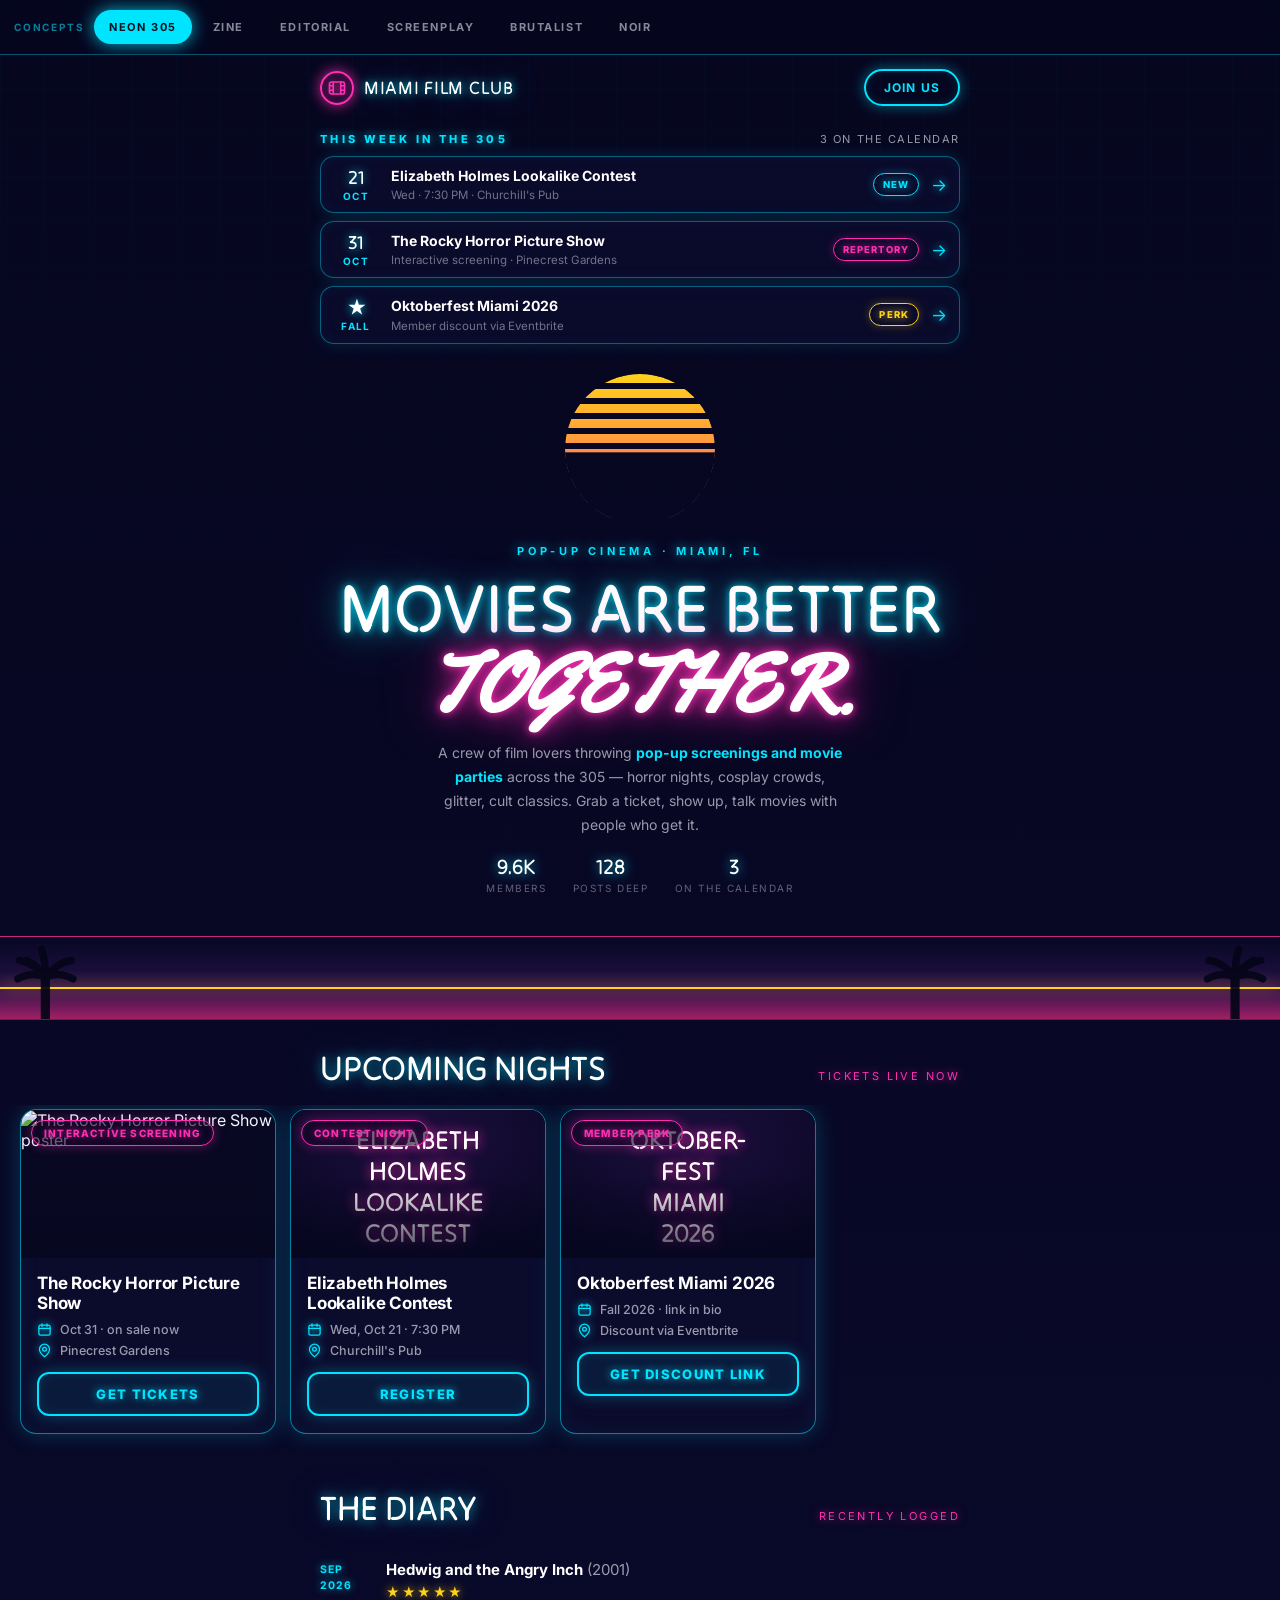
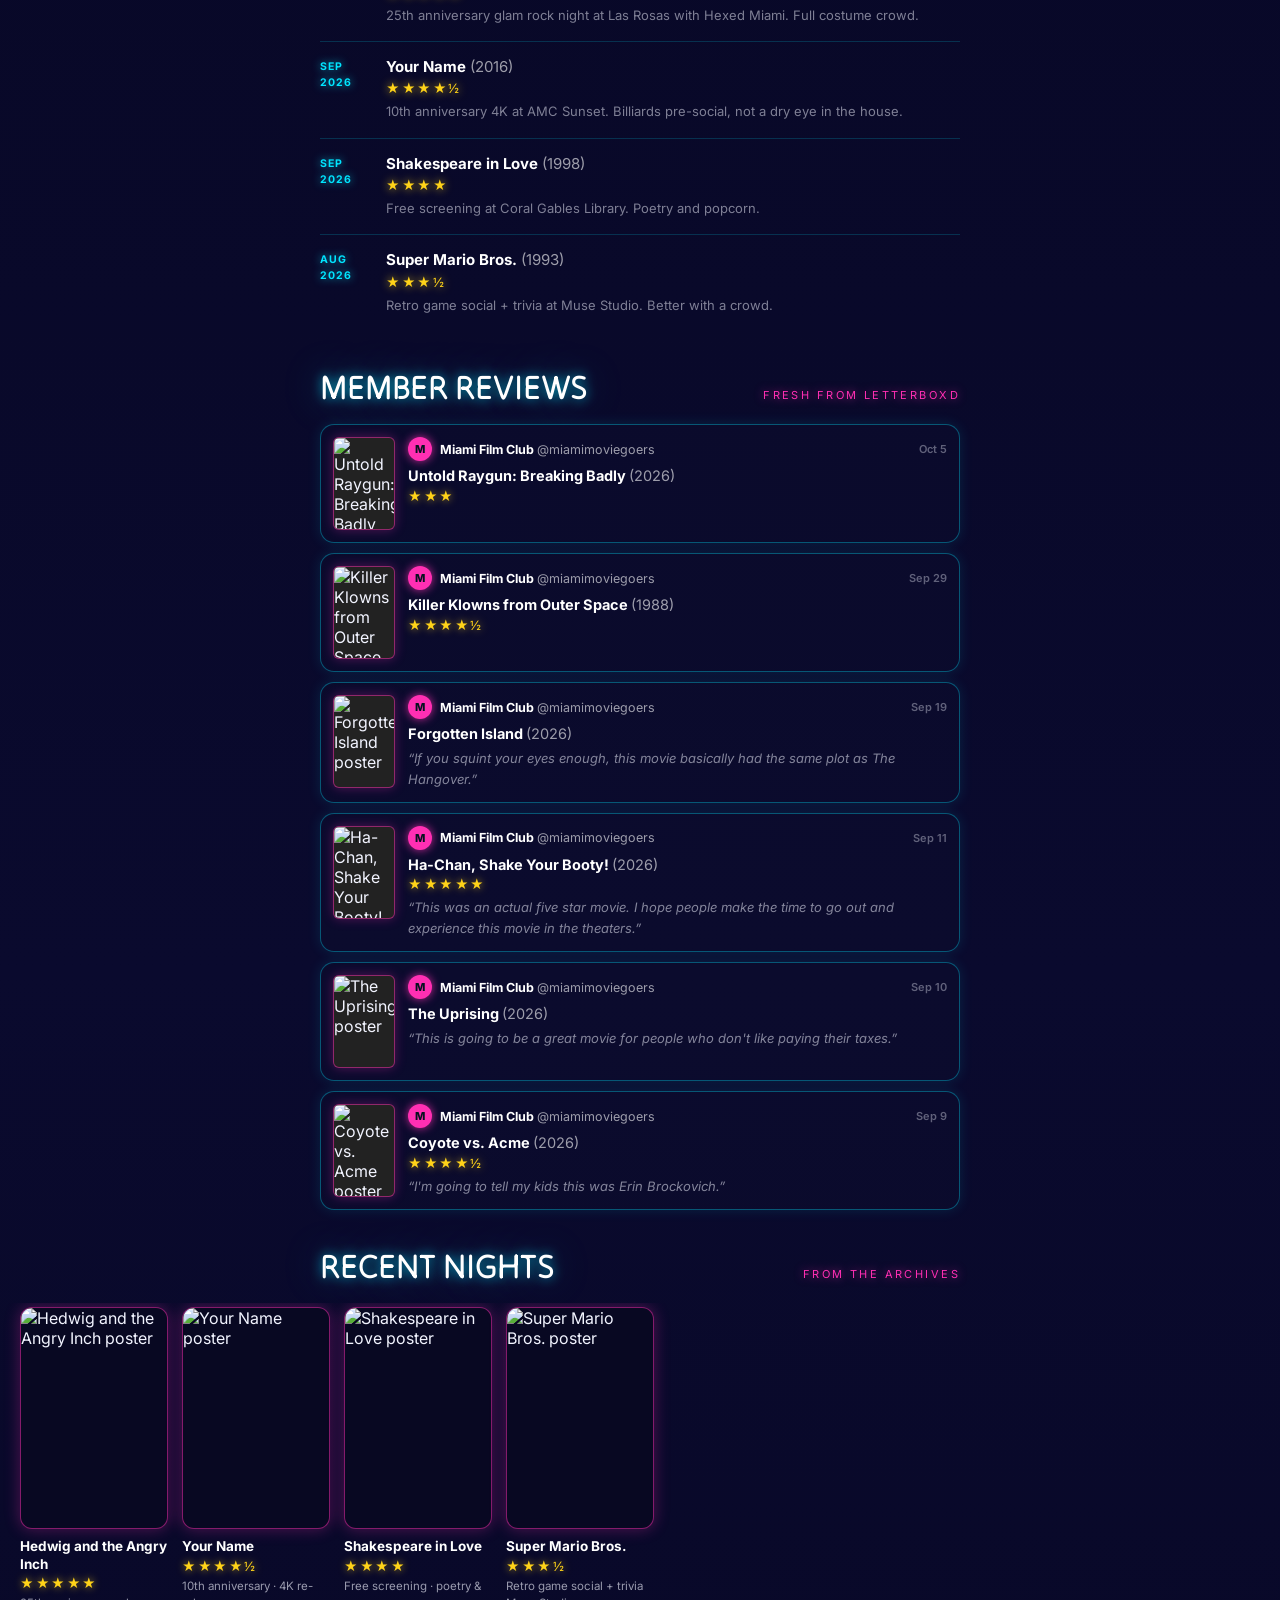
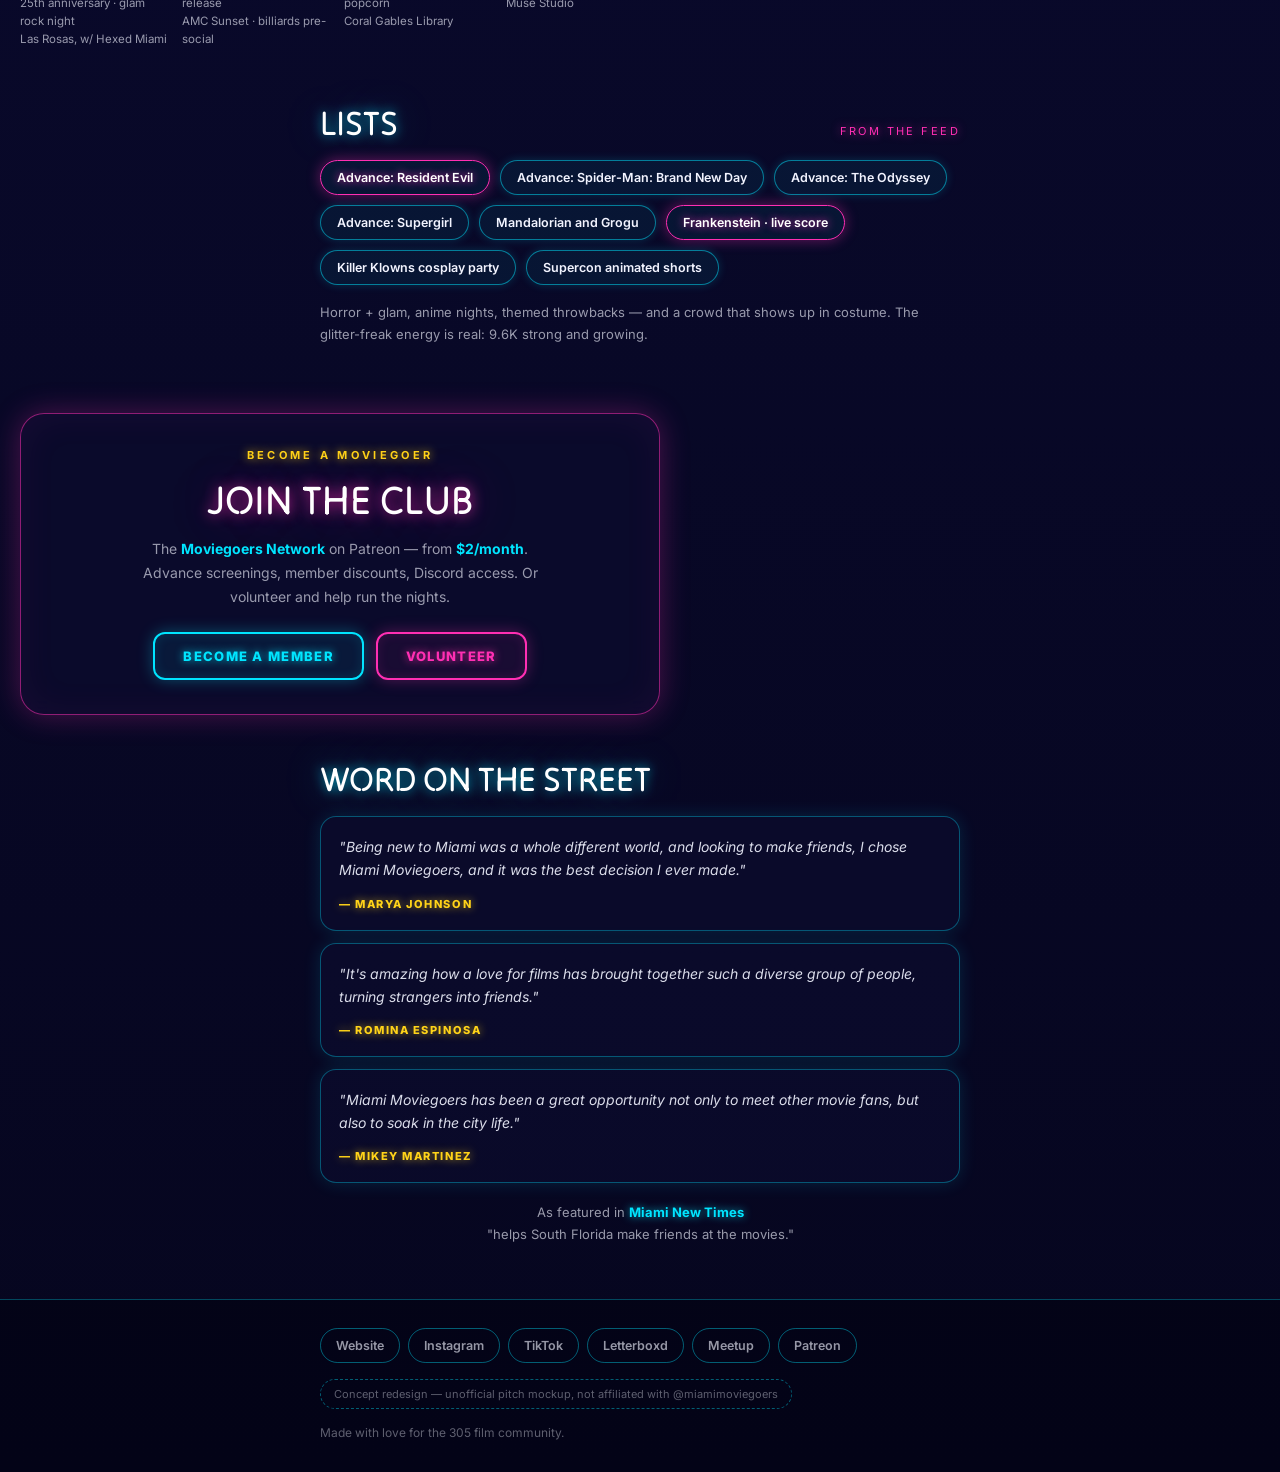
==== commit 6f2b4dfd: "All six themes redesigned: dashboard-first, Letterboxd-inspired, member reviews feed - Dashboard-fir" ====
--- a/index.html
+++ b/index.html
@@ -3,7 +3,7 @@
 <head>
 <meta charset="UTF-8">
 <meta name="viewport" content="width=device-width, initial-scale=1.0, viewport-fit=cover">
-<meta name="theme-color" content="#efe3c2" id="tcolor">
+<meta name="theme-color" content="#06061f" id="tcolor">
 <title>Miami Film Club — Six Concepts</title>
 <meta name="description" content="Six design concepts for Miami Film Club — pop-up cinema and movie parties across the 305.">
 <link rel="preconnect" href="https://fonts.googleapis.com">
@@ -15,7 +15,7 @@
 html { scroll-behavior: smooth; }
 body { min-height: 100dvh; -webkit-font-smoothing: antialiased; overflow-x: hidden; }
 img { display: block; max-width: 100%; }
-a { text-decoration: none; }
+a { text-decoration: none; color: inherit; }
 button { font-family: inherit; cursor: pointer; }
 .wrap { max-width: 680px; margin: 0 auto; padding: 0 20px; }
 :root { --sat: env(safe-area-inset-top, 0px); --sab: env(safe-area-inset-bottom, 0px); }
@@ -25,10 +25,11 @@
 .tabbar-inner { display: flex; align-items: center; gap: 6px; overflow-x: auto; scrollbar-width: none; padding: 10px 14px; }
 .tabbar-inner::-webkit-scrollbar { display: none; }
 .tabbar-label { flex: none; font-size: 10px; font-weight: 700; letter-spacing: 0.18em; text-transform: uppercase; opacity: 0.55; margin-right: 4px; }
-.tab { flex: none; border: 0; background: none; font-size: 12.5px; font-weight: 700; letter-spacing: 0.06em; padding: 9px 14px; border-radius: 999px; white-space: nowrap; }
+.tab { flex: none; border: 0; background: none; font-size: 12.5px; font-weight: 700; letter-spacing: 0.06em; padding: 9px 14px; border-radius: 999px; white-space: nowrap; transition: transform .18s ease, background .25s ease, color .25s ease, box-shadow .25s ease; }
+.tab:active { transform: scale(0.93); }
 
 /* shared layout pieces */
-.rail { display: flex; gap: 14px; overflow-x: auto; padding: 4px 20px 16px; scroll-snap-type: x mandatory; scrollbar-width: none; }
+.rail { display: flex; gap: 14px; overflow-x: auto; padding: 4px 20px 18px; scroll-snap-type: x mandatory; scrollbar-width: none; }
 .rail::-webkit-scrollbar { display: none; }
 .rail > * { scroll-snap-align: start; flex: none; }
 .ev .art { position: relative; overflow: hidden; }
@@ -38,65 +39,281 @@
 .rn .p img { width: 100%; height: 100%; object-fit: cover; }
 .ransom span { display: inline-block; }
 .marquee-strip, .palms, .sun { display: none; }
+.stars { letter-spacing: 0.12em; font-size: 13px; line-height: 1; white-space: nowrap; }
+
+/* dashboard agenda — layout base */
+.dash { position: relative; z-index: 2; max-width: 680px; margin: 0 auto; padding: 14px 20px 6px; }
+.dash-head { display: flex; align-items: baseline; justify-content: space-between; gap: 10px; margin-bottom: 10px; }
+.dash-list { display: grid; gap: 8px; }
+.dash-item { display: flex; align-items: center; gap: 12px; padding: 10px 12px; }
+.d-date { flex: none; width: 46px; text-align: center; }
+.d-date b { display: block; font-size: 19px; line-height: 1; }
+.d-date i { display: block; font-style: normal; font-size: 10px; letter-spacing: 0.14em; margin-top: 3px; }
+.d-info { flex: 1; min-width: 0; }
+.d-name { display: block; font-size: 14px; line-height: 1.3; }
+.d-venue { display: block; font-size: 11.5px; margin-top: 3px; opacity: 0.72; }
+.d-tag { flex: none; font-size: 9.5px; font-weight: 800; letter-spacing: 0.12em; text-transform: uppercase; padding: 5px 9px; border-radius: 999px; }
+.d-go { flex: none; font-size: 17px; }
+
+/* diary — layout base */
+.diary-list { display: grid; gap: 0; max-width: 680px; margin: 0 auto; padding: 0 20px; }
+.diary-entry { display: flex; gap: 14px; padding: 15px 0; }
+.de-date { flex: none; width: 52px; font-size: 10.5px; letter-spacing: 0.1em; line-height: 1.5; padding-top: 2px; }
+.de-main { flex: 1; min-width: 0; }
+.de-film { display: block; font-size: 15px; line-height: 1.35; }
+.de-film i { font-style: normal; opacity: 0.6; font-weight: 400; }
+.de-stars { display: block; margin: 5px 0 6px; }
+.de-note { font-size: 13px; line-height: 1.65; opacity: 0.82; }
+
+/* stats strip — layout base */
+.stats { display: flex; justify-content: center; gap: 26px; margin-top: 20px; }
+.stat { text-align: center; }
+.stat b { display: block; font-size: 21px; line-height: 1; }
+.stat i { display: block; font-style: normal; font-size: 10px; letter-spacing: 0.16em; text-transform: uppercase; margin-top: 5px; opacity: 0.62; }
+
+/* motion system — reveal on scroll */
+.rv { opacity: 0; }
+.rv.in { opacity: 1; }
+@media (prefers-reduced-motion: reduce) {
+  .rv { opacity: 1 !important; transform: none !important; }
+  *, *::before, *::after { animation-duration: 0.01ms !important; animation-iteration-count: 1 !important; transition-duration: 0.01ms !important; }
+}
+
+/* marquee ticker — layout base (themes opt in) */
+.marquee-strip { overflow: hidden; white-space: nowrap; }
+.marquee-track { display: inline-block; padding-left: 100%; animation: tick 26s linear infinite; }
+.marquee-track span { display: inline-block; padding: 0 18px; }
+@keyframes tick { to { transform: translateX(-100%); } }
 
 /* ================================================================
-   CONCEPT 1 — ZINE · DIY punk fanzine, photocopied chaos
+   CONCEPT 1 — NEON 305 · Miami after dark (refined)
+   ================================================================ */
+.theme-neon { --cyan: #00e5ff; --pink: #ff2fb3; --sun: #ffd319; --bg: #06061f; --panel: #0c0c2e; --ink: #f2f4ff;
+  --dim: rgba(242,244,255,0.62); --faint: rgba(242,244,255,0.38);
+  background: linear-gradient(180deg, #06061f 0%, #0a0a2e 55%, #06061f 100%); color: var(--ink);
+  font-family: "Inter", -apple-system, sans-serif; }
+.theme-neon::before { content: ""; position: fixed; inset: 0; z-index: 1; pointer-events: none; opacity: 0.5;
+  background-image: linear-gradient(rgba(0,229,255,0.05) 1px, transparent 1px), linear-gradient(90deg, rgba(0,229,255,0.05) 1px, transparent 1px);
+  background-size: 44px 44px; mask-image: linear-gradient(180deg, #000 0%, transparent 70%); -webkit-mask-image: linear-gradient(180deg, #000 0%, transparent 70%); }
+.theme-neon .tabbar { background: rgba(6,6,31,0.85); backdrop-filter: blur(16px); -webkit-backdrop-filter: blur(16px); border-bottom: 1px solid rgba(0,229,255,0.35); }
+.theme-neon .tabbar-label { color: var(--cyan); }
+.theme-neon .tab { color: rgba(242,244,255,0.55); text-transform: uppercase; font-size: 11px; letter-spacing: 0.14em; border: 1px solid transparent; }
+.theme-neon .tab.active { color: #06121f; background: var(--cyan); box-shadow: 0 0 18px rgba(0,229,255,0.8); }
+.theme-neon .site-head { position: relative; z-index: 2; }
+.theme-neon .site-head .wrap { display: flex; align-items: center; justify-content: space-between; padding-top: 14px; padding-bottom: 12px; }
+.theme-neon .brand { display: flex; align-items: center; gap: 10px; color: var(--ink); }
+.theme-neon .brand .mark { width: 34px; height: 34px; border-radius: 50%; display: grid; place-items: center; flex: none;
+  border: 2px solid var(--pink); box-shadow: 0 0 14px rgba(255,47,179,0.8), inset 0 0 8px rgba(255,47,179,0.4); }
+.theme-neon .brand .mark svg { stroke: var(--pink); filter: drop-shadow(0 0 4px rgba(255,47,179,0.9)); }
+.theme-neon .brand .name { font-family: "Tilt Neon", sans-serif; font-size: 18px; color: #fff; text-shadow: 0 0 10px rgba(0,229,255,0.9), 0 0 28px rgba(0,229,255,0.5); letter-spacing: 0.04em; }
+.theme-neon .head-cta { font-size: 12px; font-weight: 700; letter-spacing: 0.1em; text-transform: uppercase; color: var(--cyan); border: 2px solid var(--cyan); border-radius: 999px; padding: 9px 18px; box-shadow: 0 0 14px rgba(0,229,255,0.45), inset 0 0 10px rgba(0,229,255,0.15); transition: box-shadow .25s ease; }
+.theme-neon .head-cta:active { box-shadow: 0 0 26px rgba(0,229,255,0.9); }
+
+/* dashboard — neon control deck */
+.theme-neon .dash-head { margin-bottom: 10px; }
+.theme-neon .dash-title { font-size: 11px; font-weight: 800; letter-spacing: 0.3em; text-transform: uppercase; color: var(--cyan); text-shadow: 0 0 10px rgba(0,229,255,0.8); }
+.theme-neon .dash-count { font-size: 11px; letter-spacing: 0.14em; text-transform: uppercase; color: var(--dim); }
+.theme-neon .dash-item { background: rgba(12,12,46,0.8); border: 1px solid rgba(0,229,255,0.4); border-radius: 14px;
+  box-shadow: 0 0 16px rgba(0,229,255,0.14), inset 0 0 18px rgba(0,229,255,0.04); transition: transform .22s ease, box-shadow .25s ease, border-color .25s ease; }
+.theme-neon .dash-item:active { transform: scale(0.98); border-color: var(--pink); box-shadow: 0 0 22px rgba(255,47,179,0.35); }
+.theme-neon .d-date b { font-family: "Tilt Neon", sans-serif; color: #fff; text-shadow: 0 0 10px rgba(0,229,255,0.9); }
+.theme-neon .d-date i { color: var(--cyan); font-weight: 700; }
+.theme-neon .d-name { font-weight: 700; color: #fff; }
+.theme-neon .d-venue { color: var(--dim); }
+.theme-neon .d-tag { border: 1px solid; }
+.theme-neon .tag-new { color: var(--cyan); border-color: var(--cyan); text-shadow: 0 0 8px rgba(0,229,255,0.8); box-shadow: 0 0 10px rgba(0,229,255,0.25); }
+.theme-neon .tag-rep { color: var(--pink); border-color: var(--pink); text-shadow: 0 0 8px rgba(255,47,179,0.8); box-shadow: 0 0 10px rgba(255,47,179,0.25); }
+.theme-neon .tag-perk { color: var(--sun); border-color: var(--sun); text-shadow: 0 0 8px rgba(255,211,25,0.8); box-shadow: 0 0 10px rgba(255,211,25,0.25); }
+.theme-neon .d-go { color: var(--cyan); text-shadow: 0 0 8px rgba(0,229,255,0.8); }
+
+.theme-neon .hero { position: relative; z-index: 2; text-align: center; padding: calc(var(--sat) + 22px) 20px 20px; max-width: 680px; margin: 0 auto; overflow: hidden; }
+.theme-neon .sun { display: block; width: 150px; height: 150px; margin: 2px auto 20px; border-radius: 50%; position: relative;
+  background: linear-gradient(180deg, var(--sun) 0%, #ff9a3d 45%, var(--pink) 100%);
+  box-shadow: 0 0 60px rgba(255,47,179,0.55), 0 0 120px rgba(255,211,25,0.3);
+  -webkit-mask-image: linear-gradient(180deg, #000 52%, transparent 52.5%), repeating-linear-gradient(180deg, #000 0 9px, transparent 9px 15px);
+  -webkit-mask-composite: source-in; mask-composite: intersect;
+  mask-image: linear-gradient(180deg, #000 52%, transparent 52.5%), repeating-linear-gradient(180deg, #000 0 9px, transparent 9px 15px); mask-composite: intersect;
+  animation: sunbreathe 6s ease-in-out infinite; }
+@keyframes sunbreathe { 50% { transform: scale(1.045); box-shadow: 0 0 80px rgba(255,47,179,0.7), 0 0 150px rgba(255,211,25,0.4); } }
+.theme-neon .kicker { font-size: 11px; font-weight: 700; letter-spacing: 0.34em; text-transform: uppercase; color: var(--cyan); text-shadow: 0 0 12px rgba(0,229,255,0.8); margin-bottom: 14px; }
+.theme-neon .ransom { font-family: "Tilt Neon", sans-serif; font-size: clamp(40px, 11.5vw, 68px); line-height: 1.05; color: #fff; margin-bottom: 14px;
+  text-shadow: 0 0 8px rgba(0,229,255,0.9), 0 0 30px rgba(0,229,255,0.55), 0 0 70px rgba(0,229,255,0.3);
+  animation: neonflicker 7s infinite; }
+@keyframes neonflicker { 0%, 91%, 94%, 100% { opacity: 1; } 92%, 93% { opacity: 0.82; } }
+.theme-neon .ransom span.scripty { font-family: "Yellowtail", cursive; font-size: 1.18em; color: #fff;
+  text-shadow: 0 0 8px rgba(255,47,179,1), 0 0 26px rgba(255,47,179,0.8), 0 0 60px rgba(255,47,179,0.5); }
+.theme-neon .hero p.sub { font-size: 14px; line-height: 1.7; color: var(--dim); max-width: 46ch; margin: 0 auto; }
+.theme-neon .hero p.sub strong { color: var(--cyan); font-weight: 700; }
+.theme-neon .stat b { font-family: "Tilt Neon", sans-serif; color: #fff; text-shadow: 0 0 12px rgba(0,229,255,0.8); }
+.theme-neon .stat i { color: var(--dim); }
+.theme-neon .palms { display: block; position: relative; z-index: 2; height: 84px; margin: 22px 0 0; overflow: hidden;
+  background: linear-gradient(180deg, transparent 0%, #1c0f3d 45%, #4d1554 75%, #a12063 100%); border-top: 1px solid rgba(255,47,179,0.4); border-bottom: 1px solid rgba(255,47,179,0.4); }
+.theme-neon .palms svg { position: absolute; bottom: -4px; height: 92px; opacity: 0.92; }
+.theme-neon .palms svg.left { left: -8px; } .theme-neon .palms svg.right { right: -8px; transform: scaleX(-1); }
+.theme-neon .palms .horizon { position: absolute; left: 0; right: 0; bottom: 30px; height: 2px; background: var(--sun); box-shadow: 0 0 16px rgba(255,211,25,0.9); }
+.theme-neon section.block { position: relative; z-index: 2; padding: 26px 0 8px; }
+.theme-neon .sec-head { max-width: 680px; margin: 0 auto 16px; padding: 0 20px; display: flex; align-items: baseline; justify-content: space-between; gap: 10px; }
+.theme-neon .sec-head h2 { font-family: "Tilt Neon", sans-serif; font-size: clamp(24px, 7vw, 34px); color: #fff; text-shadow: 0 0 12px rgba(0,229,255,0.75), 0 0 40px rgba(0,229,255,0.35); }
+.theme-neon .sec-head .sub { font-size: 11px; letter-spacing: 0.22em; text-transform: uppercase; color: var(--pink); text-shadow: 0 0 10px rgba(255,47,179,0.7); white-space: nowrap; }
+.theme-neon .ev { width: 256px; background: rgba(12,12,46,0.85); border: 1px solid rgba(0,229,255,0.55); border-radius: 16px; overflow: hidden;
+  box-shadow: 0 0 22px rgba(0,229,255,0.22), inset 0 0 24px rgba(0,229,255,0.05); backdrop-filter: blur(8px); -webkit-backdrop-filter: blur(8px);
+  transition: transform .25s ease, box-shadow .3s ease; }
+.theme-neon .ev:hover { transform: translateY(-4px); box-shadow: 0 6px 34px rgba(0,229,255,0.4), 0 0 22px rgba(255,47,179,0.25); }
+.theme-neon .ev .art { height: 148px; background: #080822; }
+.theme-neon .ev .art::after { content: ""; position: absolute; inset: 0; background: linear-gradient(to top, rgba(6,6,31,0.75), transparent 55%); }
+.theme-neon .ev .tag { top: 10px; left: 10px; font-size: 10px; font-weight: 800; letter-spacing: 0.12em; text-transform: uppercase; color: var(--pink);
+  border: 1px solid var(--pink); border-radius: 999px; padding: 6px 12px; text-shadow: 0 0 8px rgba(255,47,179,0.9); box-shadow: 0 0 12px rgba(255,47,179,0.35), inset 0 0 8px rgba(255,47,179,0.15); background: rgba(6,6,31,0.6); }
+.theme-neon .ev .poster-art { position: absolute; inset: 0; display: grid; place-items: center; text-align: center; font-family: "Tilt Neon", sans-serif; font-size: 26px; line-height: 1.2; color: #fff; padding: 14px;
+  text-shadow: 0 0 12px rgba(255,47,179,0.9); background: radial-gradient(120% 120% at 50% 20%, #1c0f3d 0%, #06061f 75%); }
+.theme-neon .ev .body { padding: 15px 16px 17px; }
+.theme-neon .ev h3 { font-size: 17px; font-weight: 700; letter-spacing: -0.01em; margin-bottom: 9px; color: #fff; }
+.theme-neon .ev .meta { display: grid; gap: 6px; margin-bottom: 14px; }
+.theme-neon .ev .mrow { display: flex; align-items: center; gap: 8px; font-size: 12.5px; color: var(--dim); font-weight: 500; }
+.theme-neon .ev .mrow svg { width: 15px; height: 15px; color: var(--cyan); flex: none; filter: drop-shadow(0 0 4px rgba(0,229,255,0.8)); }
+.theme-neon .btn { display: block; text-align: center; font-size: 13px; font-weight: 800; letter-spacing: 0.1em; text-transform: uppercase; color: var(--cyan);
+  border: 2px solid var(--cyan); border-radius: 12px; padding: 12px; background: rgba(0,229,255,0.07);
+  text-shadow: 0 0 8px rgba(0,229,255,0.8); box-shadow: 0 0 16px rgba(0,229,255,0.3), inset 0 0 12px rgba(0,229,255,0.12); transition: box-shadow .25s ease, transform .15s ease; }
+.theme-neon .btn:active { transform: scale(0.97); box-shadow: 0 0 30px rgba(0,229,255,0.7); }
+/* diary — neon log */
+.theme-neon .diary-entry { border-bottom: 1px solid rgba(0,229,255,0.18); }
+.theme-neon .diary-entry:last-child { border-bottom: 0; }
+.theme-neon .de-date { color: var(--cyan); font-weight: 700; text-shadow: 0 0 8px rgba(0,229,255,0.7); }
+.theme-neon .de-film { color: #fff; font-weight: 700; }
+.theme-neon .de-stars { color: var(--sun); text-shadow: 0 0 10px rgba(255,211,25,0.8); }
+.theme-neon .de-note { color: var(--dim); }
+.theme-neon .rn { width: 148px; }
+.theme-neon .rn .p { width: 148px; aspect-ratio: 2/3; border-radius: 12px; border: 1px solid rgba(255,47,179,0.5); box-shadow: 0 0 16px rgba(255,47,179,0.3); background: #080822; margin-bottom: 9px; overflow: hidden; transition: transform .25s ease, box-shadow .3s ease; }
+.theme-neon .rn:hover .p { transform: translateY(-4px) scale(1.02); box-shadow: 0 8px 28px rgba(255,47,179,0.5); }
+.theme-neon .rn h4 { font-size: 13.5px; font-weight: 700; color: #fff; margin-bottom: 4px; line-height: 1.3; }
+.theme-neon .rn .stars { color: var(--sun); text-shadow: 0 0 8px rgba(255,211,25,0.7); margin-bottom: 5px; }
+.theme-neon .rn .d { font-size: 11.5px; color: var(--dim); line-height: 1.55; }
+.theme-neon .chips { display: flex; flex-wrap: wrap; gap: 10px; padding: 0 20px; max-width: 680px; margin: 0 auto; }
+.theme-neon .chip { font-size: 12.5px; font-weight: 600; color: var(--ink); border: 1px solid rgba(0,229,255,0.5); border-radius: 999px; padding: 9px 16px; background: rgba(0,229,255,0.06); box-shadow: 0 0 10px rgba(0,229,255,0.18); transition: box-shadow .25s ease, transform .2s ease; }
+.theme-neon .chip:hover { transform: translateY(-2px); box-shadow: 0 0 18px rgba(0,229,255,0.45); }
+.theme-neon .chip.hot { border-color: var(--pink); color: #fff; text-shadow: 0 0 8px rgba(255,47,179,0.9); box-shadow: 0 0 14px rgba(255,47,179,0.4); }
+.theme-neon .feed-note { max-width: 680px; margin: 16px auto 0; padding: 0 20px; font-size: 13px; line-height: 1.7; color: var(--dim); }
+.theme-neon .member { position: relative; z-index: 2; margin: 34px 20px 8px; max-width: 640px; text-align: center; border-radius: 24px; padding: 34px 26px;
+  background: rgba(12,12,46,0.7); border: 1px solid rgba(255,47,179,0.55); box-shadow: 0 0 30px rgba(255,47,179,0.28), inset 0 0 40px rgba(255,47,179,0.06); backdrop-filter: blur(10px); -webkit-backdrop-filter: blur(10px); }
+.theme-neon .member .eyebrow { font-size: 11px; font-weight: 700; letter-spacing: 0.3em; text-transform: uppercase; color: var(--sun); text-shadow: 0 0 10px rgba(255,211,25,0.8); margin-bottom: 12px; }
+.theme-neon .member h2 { font-family: "Tilt Neon", sans-serif; font-size: 40px; color: #fff; text-shadow: 0 0 14px rgba(255,47,179,0.85), 0 0 50px rgba(255,47,179,0.4); margin-bottom: 12px; }
+.theme-neon .member p { font-size: 14px; line-height: 1.7; color: var(--dim); max-width: 44ch; margin: 0 auto 24px; }
+.theme-neon .member p strong { color: var(--cyan); }
+.theme-neon .member .row { display: flex; gap: 12px; justify-content: center; flex-wrap: wrap; }
+.theme-neon .member .btn { display: inline-block; padding: 14px 28px; }
+.theme-neon .member .btn.ghost { border-color: var(--pink); color: var(--pink); text-shadow: 0 0 8px rgba(255,47,179,0.8); box-shadow: 0 0 16px rgba(255,47,179,0.3), inset 0 0 12px rgba(255,47,179,0.12); background: rgba(255,47,179,0.06); }
+.theme-neon .quotes { display: grid; gap: 12px; padding: 0 20px; max-width: 680px; margin: 0 auto; }
+.theme-neon .quote { background: rgba(12,12,46,0.7); border: 1px solid rgba(0,229,255,0.35); border-radius: 16px; padding: 18px; box-shadow: 0 0 18px rgba(0,229,255,0.14); }
+.theme-neon .quote p { font-size: 14px; line-height: 1.65; font-style: italic; margin-bottom: 10px; color: rgba(242,244,255,0.9); }
+.theme-neon .quote span { font-size: 11px; font-weight: 800; letter-spacing: 0.14em; text-transform: uppercase; color: var(--sun); text-shadow: 0 0 8px rgba(255,211,25,0.7); }
+.theme-neon .press { text-align: center; font-size: 13px; margin-top: 18px; line-height: 1.7; position: relative; z-index: 2; color: var(--dim); }
+.theme-neon .press a { color: var(--cyan); font-weight: 700; text-shadow: 0 0 8px rgba(0,229,255,0.7); }
+.theme-neon footer { position: relative; z-index: 2; border-top: 1px solid rgba(0,229,255,0.3); margin-top: 46px; padding: 28px 0 calc(var(--sab) + 32px); background: rgba(4,4,20,0.7); }
+.theme-neon footer .wrap { display: flex; flex-direction: column; gap: 16px; }
+.theme-neon .socials { display: flex; gap: 8px; flex-wrap: wrap; }
+.theme-neon .socials a { font-size: 12.5px; font-weight: 600; color: var(--dim); border: 1px solid rgba(0,229,255,0.4); border-radius: 999px; padding: 9px 15px; transition: box-shadow .25s ease, color .25s ease; }
+.theme-neon .socials a:hover { color: var(--cyan); box-shadow: 0 0 12px rgba(0,229,255,0.4); }
+.theme-neon .concept-badge { align-self: flex-start; font-size: 11px; color: var(--faint); border: 1px dashed rgba(0,229,255,0.4); padding: 7px 13px; border-radius: 999px; }
+.theme-neon .copy { font-size: 12px; color: var(--faint); }
+/* neon motion personality — electric rise */
+.theme-neon .rv { transform: translateY(22px); transition: opacity .55s ease, transform .55s cubic-bezier(0.22, 1, 0.36, 1); }
+.theme-neon .rv.in { transform: none; }
+body.switching.theme-neon .dash, body.switching.theme-neon .hero, body.switching.theme-neon section.block { animation: sw-neon .45s ease both; }
+@keyframes sw-neon { from { opacity: 0; transform: translateY(14px); filter: saturate(1.6); } to { opacity: 1; transform: none; filter: none; } }
+
+/* ================================================================
+   CONCEPT 2 — ZINE · a photocopied Letterboxd diary
+   Cut-and-paste ratings, circled stars, taped-up flyers.
    ================================================================ */
 .theme-zine { --pink: #ff2fb3; --yelo: #ffe900; --paper: #f4f1ea; --ink: #111;
-  background: #0e0e0e; color: var(--paper); font-family: "Space Mono", monospace; }
-.theme-zine::before { content: ""; position: fixed; inset: 0; z-index: 1; pointer-events: none; opacity: 0.34;
-  background-image: url("data:image/svg+xml,%3Csvg viewBox='0 0 220 220' xmlns='http://www.w3.org/2000/svg'%3E%3Cfilter id='n'%3E%3CfeTurbulence type='fractalNoise' baseFrequency='0.9' numOctaves='2'/%3E%3CfeColorMatrix values='0 0 0 0 1 0 0 0 0 1 0 0 0 0 1 0 0 0 0.5 0'/%3E%3C/filter%3E%3Crect width='100%25' height='100%25' filter='url(%23n)'/%3E%3C/svg%3E"); }
-.theme-zine .tabbar { background: #000; border-bottom: 2px solid var(--pink); transform: rotate(-0.4deg); }
-.theme-zine .tabbar-label { color: var(--pink); font-family: "Space Mono", monospace; }
-.theme-zine .tab { color: rgba(244,241,234,0.55); font-family: "Space Mono", monospace; text-transform: uppercase; font-size: 11.5px; border: 2px solid transparent; }
-.theme-zine .tab.active { background: var(--pink); color: #000; border-color: #000; transform: rotate(-2deg); }
-.theme-zine .site-head { position: relative; z-index: 2; padding: 18px 0 6px; }
+  background: #101010; color: var(--paper);
+  font-family: "Space Mono", monospace; }
+.theme-zine::before { content: ""; position: fixed; inset: 0; z-index: 1; pointer-events: none; opacity: 0.5;
+  background-image: url("data:image/svg+xml,%3Csvg viewBox='0 0 200 200' xmlns='http://www.w3.org/2000/svg'%3E%3Cfilter id='n'%3E%3CfeTurbulence type='fractalNoise' baseFrequency='0.9' numOctaves='2'/%3E%3C/filter%3E%3Crect width='100%25' height='100%25' filter='url(%23n)'/%3E%3C/svg%3E"); }
+.theme-zine .tabbar { background: #000; border-bottom: 3px solid var(--pink); }
+.theme-zine .tabbar-label { color: var(--pink); }
+.theme-zine .tab { color: rgba(244,241,234,0.6); text-transform: uppercase; font-size: 11.5px; border: 2px solid transparent; }
+.theme-zine .tab.active { background: var(--pink); color: #000; border-color: #000; transform: rotate(-2deg); box-shadow: 3px 3px 0 rgba(255,233,0,0.8); }
+.theme-zine .site-head { position: relative; z-index: 2; padding: 14px 0 4px; }
 .theme-zine .site-head .wrap { display: flex; align-items: center; justify-content: space-between; }
-.theme-zine .brand { color: var(--ink); background: var(--paper); padding: 10px 14px; transform: rotate(-1.5deg); border: 2px solid #000; box-shadow: 4px 4px 0 var(--pink); position: relative; }
+.theme-zine .brand { color: var(--ink); background: var(--paper); padding: 9px 14px; transform: rotate(-1.5deg); border: 2px solid #000; box-shadow: 4px 4px 0 var(--pink); position: relative; }
 .theme-zine .brand::before { content: ""; position: absolute; top: -13px; left: 50%; transform: translateX(-50%) rotate(3deg); width: 84px; height: 24px;
-  background: linear-gradient(rgba(255,255,255,0.55), rgba(255,255,255,0.35)); border-left: 1px dashed rgba(0,0,0,0.25); border-right: 1px dashed rgba(0,0,0,0.25); }
+  background: rgba(255,233,0,0.75); border-left: 2px dashed rgba(0,0,0,0.25); border-right: 2px dashed rgba(0,0,0,0.25); }
 .theme-zine .brand .mark { display: none; }
-.theme-zine .brand .name { font-family: "Bungee", sans-serif; font-size: 17px; }
-.theme-zine .head-cta { font-family: "Bungee", sans-serif; font-size: 12px; color: #000; background: var(--yelo); border: 3px solid #000; border-radius: 999px; padding: 10px 18px; transform: rotate(2deg); box-shadow: 4px 4px 0 #000; }
-.theme-zine .hero { position: relative; z-index: 2; padding: calc(var(--sat) + 36px) 20px 30px; max-width: 680px; margin: 0 auto; }
-.theme-zine .kicker { display: inline-block; font-size: 12px; font-weight: 700; letter-spacing: 0.2em; text-transform: uppercase; color: #000; background: var(--paper); padding: 7px 14px; transform: rotate(-2deg); margin-bottom: 20px; border: 2px solid #000; }
-.theme-zine .ransom { font-size: clamp(44px, 13vw, 76px); line-height: 1.18; margin-bottom: 20px; text-transform: uppercase; }
+.theme-zine .brand .name { font-family: "Bungee", sans-serif; font-size: 16px; }
+.theme-zine .head-cta { font-family: "Bungee", sans-serif; font-size: 12px; color: #000; background: var(--yelo); border: 3px solid #000; border-radius: 999px; padding: 9px 16px; transform: rotate(2deg); box-shadow: 4px 4px 0 #000; transition: transform .15s ease; }
+.theme-zine .head-cta:active { transform: rotate(2deg) translate(2px,2px); box-shadow: 1px 1px 0 #000; }
+/* dashboard — taped flyer stack */
+.theme-zine .dash-head { margin-bottom: 12px; transform: rotate(-0.6deg); }
+.theme-zine .dash-title { display: inline-block; font-family: "Permanent Marker", cursive; font-size: 19px; color: #000; background: var(--yelo); padding: 4px 14px; transform: rotate(-2deg); border: 2px solid #000; box-shadow: 3px 3px 0 var(--pink); }
+.theme-zine .dash-count { font-size: 11px; font-weight: 700; letter-spacing: 0.14em; text-transform: uppercase; color: var(--pink); background: #000; padding: 6px 12px; transform: rotate(1.5deg); }
+.theme-zine .dash-item { background: var(--paper); color: var(--ink); border: 2px solid #000; box-shadow: 6px 6px 0 var(--pink); position: relative; transition: transform .18s ease; }
+.theme-zine .dash-item:nth-child(odd) { transform: rotate(-0.8deg); }
+.theme-zine .dash-item:nth-child(even) { transform: rotate(0.7deg); }
+.theme-zine .dash-item::before { content: ""; position: absolute; top: -12px; left: 24px; width: 72px; height: 22px; background: rgba(255,47,179,0.6);
+  border-left: 2px dashed rgba(0,0,0,0.3); border-right: 2px dashed rgba(0,0,0,0.3); transform: rotate(-4deg); }
+.theme-zine .dash-item:active { transform: rotate(0deg) scale(0.98); }
+.theme-zine .d-date b { font-family: "Bungee", sans-serif; font-size: 20px; }
+.theme-zine .d-date i { font-weight: 700; color: var(--pink); }
+.theme-zine .d-name { font-weight: 700; font-size: 14px; }
+.theme-zine .d-venue { font-size: 11.5px; }
+.theme-zine .d-tag { border: 2px solid #000; border-radius: 0; transform: rotate(-2deg); }
+.theme-zine .tag-new { background: var(--yelo); color: #000; box-shadow: 2px 2px 0 #000; }
+.theme-zine .tag-rep { background: var(--pink); color: #000; box-shadow: 2px 2px 0 #000; }
+.theme-zine .tag-perk { background: #000; color: var(--yelo); box-shadow: 2px 2px 0 var(--pink); }
+.theme-zine .d-go { font-family: "Bungee", sans-serif; color: var(--pink); }
+.theme-zine .hero { position: relative; z-index: 2; padding: calc(var(--sat) + 26px) 20px 24px; max-width: 680px; margin: 0 auto; }
+.theme-zine .kicker { display: inline-block; font-size: 11.5px; font-weight: 700; letter-spacing: 0.2em; text-transform: uppercase; color: #000; background: var(--paper); padding: 7px 14px; transform: rotate(-2deg); margin-bottom: 18px; border: 2px solid #000; }
+.theme-zine .ransom { font-size: clamp(40px, 11.5vw, 68px); line-height: 1.22; margin-bottom: 18px; text-transform: uppercase; }
 .theme-zine .ransom .w1 { font-family: "Permanent Marker", cursive; background: var(--pink); color: #000; padding: 0.02em 0.28em; transform: rotate(-4deg); }
 .theme-zine .ransom .w2 { font-family: "Bungee", sans-serif; background: var(--paper); color: #000; padding: 0.08em 0.3em; transform: rotate(2.5deg); font-size: 0.72em; }
 .theme-zine .ransom .w3 { font-family: "Rubik Mono One", sans-serif; background: #000; color: var(--yelo); padding: 0.12em 0.3em; transform: rotate(-2deg); border: 2px solid var(--yelo); }
 .theme-zine .ransom .w4 { font-family: "Permanent Marker", cursive; background: var(--yelo); color: #000; padding: 0.02em 0.28em; transform: rotate(3deg); }
-.theme-zine .hero p.sub { font-size: 14px; line-height: 1.75; max-width: 46ch; margin-bottom: 22px; background: rgba(0,0,0,0.55); display: inline-block; padding: 12px 16px; border-left: 5px solid var(--pink); }
+.theme-zine .hero p.sub { font-size: 13.5px; line-height: 1.75; max-width: 46ch; margin-bottom: 18px; background: rgba(0,0,0,0.6); display: inline-block; padding: 12px 16px; border-left: 5px solid var(--pink); }
 .theme-zine .hero p.sub strong { color: var(--pink); }
-.theme-zine .next { display: inline-flex; align-items: center; gap: 8px; font-family: "Space Mono", monospace; font-weight: 700; font-size: 13px; color: #000; background: var(--paper); border: 3px solid #000; padding: 11px 18px; transform: rotate(-1.5deg); box-shadow: 5px 5px 0 var(--pink); }
-.theme-zine .next b { background: #000; color: var(--yelo); padding: 2px 8px; }
-.theme-zine section.block { position: relative; z-index: 2; padding: 30px 0 8px; }
-.theme-zine .sec-head { max-width: 680px; margin: 0 auto 20px; padding: 0 20px; }
-.theme-zine .sec-head h2 { font-family: "Bungee", sans-serif; font-size: clamp(24px, 7vw, 34px); display: inline-block; padding: 4px 14px;
-  background: linear-gradient(transparent 55%, var(--pink) 55%, var(--pink) 96%, transparent 96%); transform: rotate(-1deg); }
-.theme-zine .sec-head .sub { display: inline-block; margin-left: 10px; font-size: 11.5px; text-transform: uppercase; letter-spacing: 0.14em; color: var(--yelo); background: #000; padding: 5px 10px; transform: rotate(1.5deg); }
-.theme-zine .ev { width: 252px; background: var(--paper); color: var(--ink); border: 2px solid #000; box-shadow: 7px 7px 0 var(--pink); position: relative; }
+.theme-zine .stat b { font-family: "Bungee", sans-serif; color: var(--yelo); text-shadow: 3px 3px 0 var(--pink); }
+.theme-zine .stat i { color: rgba(244,241,234,0.65); }
+/* marquee ticker tape */
+.theme-zine .marquee-strip { display: block; position: relative; z-index: 2; background: var(--yelo); border-top: 3px solid #000; border-bottom: 3px solid #000; transform: rotate(-0.8deg) scale(1.02); margin: 6px 0 2px; }
+.theme-zine .marquee-track { font-family: "Bungee", sans-serif; font-size: 13px; color: #000; padding: 9px 0; }
+.theme-zine section.block { position: relative; z-index: 2; padding: 26px 0 8px; }
+.theme-zine .sec-head { max-width: 680px; margin: 0 auto 18px; padding: 0 20px; }
+.theme-zine .sec-head h2 { font-family: "Bungee", sans-serif; font-size: clamp(22px, 6.5vw, 32px); display: inline-block; padding: 4px 14px; background: var(--paper); color: #000; border: 2px solid #000; box-shadow: 4px 4px 0 var(--pink); transform: rotate(-1deg); }
+.theme-zine .sec-head .sub { display: inline-block; margin-left: 10px; font-size: 11px; font-weight: 700; text-transform: uppercase; letter-spacing: 0.14em; color: var(--yelo); background: #000; padding: 5px 10px; transform: rotate(1.5deg); }
+.theme-zine .ev { width: 252px; background: var(--paper); color: var(--ink); border: 2px solid #000; box-shadow: 7px 7px 0 var(--pink); position: relative; transition: transform .2s ease; }
 .theme-zine .ev:nth-child(odd) { transform: rotate(-1.4deg); } .theme-zine .ev:nth-child(even) { transform: rotate(1.2deg); }
+.theme-zine .ev:hover { transform: rotate(0deg) translateY(-5px); }
 .theme-zine .ev::before { content: ""; position: absolute; top: -14px; left: 50%; transform: translateX(-50%) rotate(-4deg); width: 96px; height: 26px; z-index: 3;
-  background: linear-gradient(rgba(255,255,255,0.6), rgba(255,255,255,0.4)); border-left: 1px dashed rgba(0,0,0,0.3); border-right: 1px dashed rgba(0,0,0,0.3); }
-.theme-zine .ev .art { height: 148px; border-bottom: 2px solid #000; background: #d8d4c9; filter: grayscale(0.55) contrast(1.12); }
-.theme-zine .ev .tag { top: 10px; left: 10px; font-family: "Space Mono", monospace; font-weight: 700; font-size: 10.5px; letter-spacing: 0.1em; text-transform: uppercase; color: #000; background: var(--yelo); border: 2px solid #000; padding: 5px 10px; transform: rotate(-3deg); }
+  background: rgba(255,233,0,0.75); border-left: 2px dashed rgba(0,0,0,0.3); border-right: 2px dashed rgba(0,0,0,0.3); }
+.theme-zine .ev .art { height: 148px; border-bottom: 2px solid #000; background: #d8d4c9; }
+.theme-zine .ev .art img { filter: grayscale(0.55) contrast(1.12); }
+.theme-zine .ev .tag { top: 10px; left: 10px; font-weight: 700; font-size: 10.5px; letter-spacing: 0.1em; text-transform: uppercase; color: #000; background: var(--yelo); border: 2px solid #000; padding: 5px 10px; transform: rotate(-3deg); }
 .theme-zine .ev .poster-art { position: absolute; inset: 0; display: grid; place-items: center; text-align: center; font-family: "Rubik Mono One", sans-serif; font-size: 24px; line-height: 1.2; color: #000; padding: 14px; background: repeating-linear-gradient(-45deg, #e8e4d8 0 12px, #dcd8cb 12px 24px); }
 .theme-zine .ev .body { padding: 15px 15px 17px; }
 .theme-zine .ev h3 { font-family: "Bungee", sans-serif; font-size: 17px; line-height: 1.25; margin-bottom: 9px; }
 .theme-zine .ev .meta { display: grid; gap: 6px; margin-bottom: 13px; }
 .theme-zine .ev .mrow { display: flex; align-items: center; gap: 8px; font-size: 12.5px; font-weight: 700; }
 .theme-zine .ev .mrow svg { width: 15px; height: 15px; color: var(--pink); flex: none; }
-.theme-zine .btn { display: block; text-align: center; font-family: "Bungee", sans-serif; font-size: 13px; color: #000; background: var(--pink); border: 3px solid #000; border-radius: 999px; padding: 12px; transform: rotate(-1.5deg); box-shadow: 4px 4px 0 #000; }
+.theme-zine .btn { display: block; text-align: center; font-family: "Bungee", sans-serif; font-size: 13px; color: #000; background: var(--pink); border: 3px solid #000; border-radius: 999px; padding: 12px; transform: rotate(-1.5deg); box-shadow: 4px 4px 0 #000; transition: transform .12s ease, box-shadow .12s ease; }
 .theme-zine .btn:active { transform: rotate(-1.5deg) translate(2px,2px); box-shadow: 2px 2px 0 #000; }
-.theme-zine .rn { width: 148px; }
+/* diary — margin-scribbled log pages */
+.theme-zine .diary-entry { border-bottom: 2px dashed rgba(244,241,234,0.25); }
+.theme-zine .diary-entry:last-child { border-bottom: 0; }
+.theme-zine .de-date { font-family: "Permanent Marker", cursive; color: var(--yelo); font-size: 13px; transform: rotate(-3deg); }
+.theme-zine .de-film { font-family: "Bungee", sans-serif; font-size: 14px; color: var(--paper); }
+.theme-zine .de-stars { color: var(--pink); font-size: 15px; text-shadow: 2px 2px 0 #000; }
+.theme-zine .de-note { color: rgba(244,241,234,0.7); font-size: 12.5px; }
+.theme-zine .rn { width: 148px; transition: transform .2s ease; }
 .theme-zine .rn:nth-child(odd) { transform: rotate(1.6deg); } .theme-zine .rn:nth-child(even) { transform: rotate(-1.2deg); }
+.theme-zine .rn:hover { transform: rotate(0deg) scale(1.04); z-index: 3; }
 .theme-zine .rn .p { width: 148px; aspect-ratio: 2/3; border: 2px solid #000; background: #d8d4c9; margin-bottom: 9px; box-shadow: 5px 5px 0 rgba(255,47,179,0.7); }
 .theme-zine .rn .p img { filter: grayscale(0.7) contrast(1.2); }
 .theme-zine .rn h4 { font-family: "Bungee", sans-serif; font-size: 12.5px; line-height: 1.35; margin-bottom: 4px; color: var(--paper); }
+.theme-zine .rn .stars { color: var(--yelo); margin-bottom: 5px; text-shadow: 2px 2px 0 #000; }
 .theme-zine .rn .d { font-size: 11.5px; line-height: 1.6; color: rgba(244,241,234,0.6); }
 .theme-zine .chips { display: flex; flex-wrap: wrap; gap: 10px; padding: 0 20px; max-width: 680px; margin: 0 auto; }
-.theme-zine .chip { font-family: "Space Mono", monospace; font-weight: 700; font-size: 12.5px; color: var(--paper); background: #000; border: 2px solid var(--paper); padding: 8px 14px; border-radius: 999px; }
+.theme-zine .chip { font-weight: 700; font-size: 12.5px; color: var(--paper); background: #000; border: 2px solid var(--paper); padding: 8px 14px; border-radius: 999px; transition: transform .18s ease; }
 .theme-zine .chip:nth-child(odd) { transform: rotate(-2deg); } .theme-zine .chip:nth-child(even) { transform: rotate(1.6deg); }
+.theme-zine .chip:hover { transform: rotate(0deg) scale(1.07); }
 .theme-zine .chip.hot { background: var(--pink); border-color: #000; color: #000; box-shadow: 3px 3px 0 #000; }
 .theme-zine .feed-note { max-width: 680px; margin: 16px auto 0; padding: 12px 16px 0; font-size: 12.5px; line-height: 1.7; color: rgba(244,241,234,0.65); border-top: 2px dashed rgba(244,241,234,0.3); }
 .theme-zine .member { position: relative; z-index: 2; margin: 36px 20px 8px; max-width: 640px; background: var(--paper); color: var(--ink); border: 3px solid #000; box-shadow: 8px 8px 0 var(--pink); padding: 32px 24px; text-align: center; transform: rotate(0.8deg); }
@@ -108,126 +325,41 @@
 .theme-zine .member .btn { display: inline-block; padding: 13px 24px; }
 .theme-zine .member .btn.ghost { background: var(--paper); transform: rotate(1.5deg); }
 .theme-zine .quotes { display: grid; gap: 16px; padding: 0 20px; max-width: 680px; margin: 0 auto; }
-.theme-zine .quote { background: var(--paper); color: var(--ink); border: 2px solid #000; padding: 18px; box-shadow: 5px 5px 0 var(--yelo); position: relative; }
+.theme-zine .quote { background: var(--paper); color: var(--ink); border: 2px solid #000; padding: 18px; box-shadow: 5px 5px 0 var(--yelo); position: relative; transition: transform .2s ease; }
 .theme-zine .quote:nth-child(1) { transform: rotate(-1deg); } .theme-zine .quote:nth-child(2) { transform: rotate(1.2deg); } .theme-zine .quote:nth-child(3) { transform: rotate(-0.7deg); }
+.theme-zine .quote:hover { transform: rotate(0deg) scale(1.02); }
 .theme-zine .quote p { font-size: 13.5px; line-height: 1.65; font-style: italic; margin-bottom: 10px; }
 .theme-zine .quote span { font-family: "Bungee", sans-serif; font-size: 11.5px; color: #000; background: var(--pink); padding: 3px 10px; display: inline-block; transform: rotate(-1.5deg); }
 .theme-zine .press { text-align: center; font-size: 13px; margin-top: 18px; line-height: 1.7; position: relative; z-index: 2; color: rgba(244,241,234,0.65); }
 .theme-zine .press a { color: var(--pink); font-weight: 700; }
-.theme-zine footer { position: relative; z-index: 2; background: #000; border-top: 2px solid var(--pink); margin-top: 48px; padding: 28px 0 calc(var(--sab) + 32px); }
+.theme-zine footer { position: relative; z-index: 2; background: #000; border-top: 3px solid var(--pink); margin-top: 48px; padding: 28px 0 calc(var(--sab) + 32px); }
 .theme-zine footer .wrap { display: flex; flex-direction: column; gap: 16px; }
 .theme-zine .socials { display: flex; gap: 8px; flex-wrap: wrap; }
-.theme-zine .socials a { font-size: 12px; font-weight: 700; color: var(--paper); border: 2px solid var(--paper); border-radius: 999px; padding: 8px 14px; }
+.theme-zine .socials a { font-size: 12px; font-weight: 700; color: var(--paper); border: 2px solid var(--paper); border-radius: 999px; padding: 8px 14px; transition: transform .18s ease; }
 .theme-zine .socials a:nth-child(odd) { transform: rotate(-1.5deg); } .theme-zine .socials a:nth-child(even) { transform: rotate(1.5deg); }
+.theme-zine .socials a:hover { transform: rotate(0deg) scale(1.08); background: var(--pink); border-color: #000; color: #000; }
 .theme-zine .concept-badge { align-self: flex-start; font-size: 11px; border: 2px dashed rgba(244,241,234,0.35); padding: 7px 13px; color: rgba(244,241,234,0.55); transform: rotate(-1deg); }
 .theme-zine .copy { font-size: 12px; color: rgba(244,241,234,0.5); }
+/* zine motion personality — sticker snap */
+.theme-zine .rv { transform: translateY(16px) rotate(-2deg) scale(0.96); transition: opacity .4s ease, transform .45s cubic-bezier(0.34, 1.56, 0.64, 1); }
+.theme-zine .rv.in { transform: none; }
+.theme-zine .dash-item:nth-child(even).rv.in { transform: rotate(0.7deg); }
+.theme-zine .dash-item:nth-child(odd).rv.in { transform: rotate(-0.8deg); }
+body.switching.theme-zine .dash, body.switching.theme-zine .hero, body.switching.theme-zine section.block { animation: sw-zine .4s steps(3) both; }
+@keyframes sw-zine { from { opacity: 0; transform: translateX(-10px) rotate(-1deg); } to { opacity: 1; transform: none; } }
+
 /* ================================================================
-   CONCEPT 2 — NEON 305 · Miami after dark
+   CONCEPT 3 — EDITORIAL · the screening log
+   A film journal's dense diary page: tabular, precise, amber on ink.
    ================================================================ */
-.theme-neon { --cyan: #00e5ff; --pink: #ff2fb3; --sun: #ffd319; --bg: #06061f; --panel: #0c0c2e; --ink: #f2f4ff;
-  background: linear-gradient(180deg, #06061f 0%, #0a0a2c 60%, #06061f 100%); color: var(--ink);
-  font-family: "Inter", -apple-system, sans-serif; }
-.theme-neon::before { content: ""; position: fixed; inset: 0; z-index: 1; pointer-events: none; opacity: 0.5;
-  background-image: linear-gradient(rgba(0,229,255,0.05) 1px, transparent 1px), linear-gradient(90deg, rgba(0,229,255,0.05) 1px, transparent 1px);
-  background-size: 44px 44px; mask-image: linear-gradient(180deg, #000 0%, transparent 70%); -webkit-mask-image: linear-gradient(180deg, #000 0%, transparent 70%); }
-.theme-neon .tabbar { background: rgba(6,6,31,0.82); backdrop-filter: blur(16px); -webkit-backdrop-filter: blur(16px); border-bottom: 1px solid rgba(0,229,255,0.35); }
-.theme-neon .tabbar-label { color: var(--cyan); font-family: "Inter", sans-serif; }
-.theme-neon .tab { color: rgba(242,244,255,0.55); font-family: "Inter", sans-serif; text-transform: uppercase; font-size: 11px; letter-spacing: 0.14em; border: 1px solid transparent; }
-.theme-neon .tab.active { color: #06121f; background: var(--cyan); box-shadow: 0 0 18px rgba(0,229,255,0.8); }
-.theme-neon .site-head { position: relative; z-index: 2; }
-.theme-neon .site-head .wrap { display: flex; align-items: center; justify-content: space-between; padding-top: 16px; padding-bottom: 16px; }
-.theme-neon .brand { display: flex; align-items: center; gap: 10px; color: var(--ink); }
-.theme-neon .brand .mark { width: 34px; height: 34px; border-radius: 50%; display: grid; place-items: center; flex: none;
-  border: 2px solid var(--pink); box-shadow: 0 0 14px rgba(255,47,179,0.8), inset 0 0 8px rgba(255,47,179,0.4); }
-.theme-neon .brand .mark svg { stroke: var(--pink); filter: drop-shadow(0 0 4px rgba(255,47,179,0.9)); }
-.theme-neon .brand .name { font-family: "Tilt Neon", sans-serif; font-size: 19px; color: #fff; text-shadow: 0 0 10px rgba(0,229,255,0.9), 0 0 28px rgba(0,229,255,0.5); letter-spacing: 0.04em; }
-.theme-neon .head-cta { font-size: 12.5px; font-weight: 700; letter-spacing: 0.1em; text-transform: uppercase; color: var(--cyan); border: 2px solid var(--cyan); border-radius: 999px; padding: 10px 20px; box-shadow: 0 0 14px rgba(0,229,255,0.45), inset 0 0 10px rgba(0,229,255,0.15); }
-.theme-neon .hero { position: relative; z-index: 2; text-align: center; padding: calc(var(--sat) + 30px) 20px 26px; max-width: 680px; margin: 0 auto; overflow: hidden; }
-.theme-neon .sun { display: block; width: 190px; height: 190px; margin: 6px auto 26px; border-radius: 50%; position: relative;
-  background: linear-gradient(180deg, var(--sun) 0%, #ff9a3d 45%, var(--pink) 100%);
-  box-shadow: 0 0 60px rgba(255,47,179,0.55), 0 0 120px rgba(255,211,25,0.3);
-  -webkit-mask-image: linear-gradient(180deg, #000 52%, transparent 52.5%), repeating-linear-gradient(180deg, #000 0 9px, transparent 9px 15px);
-  -webkit-mask-composite: source-in; mask-composite: intersect;
-  mask-image: linear-gradient(180deg, #000 52%, transparent 52.5%), repeating-linear-gradient(180deg, #000 0 9px, transparent 9px 15px); mask-composite: intersect; }
-.theme-neon .kicker { font-size: 11px; font-weight: 700; letter-spacing: 0.34em; text-transform: uppercase; color: var(--cyan); text-shadow: 0 0 12px rgba(0,229,255,0.8); margin-bottom: 16px; }
-.theme-neon .ransom { font-family: "Tilt Neon", sans-serif; font-size: clamp(46px, 13vw, 78px); line-height: 1.05; color: #fff; margin-bottom: 18px;
-  text-shadow: 0 0 8px rgba(0,229,255,0.9), 0 0 30px rgba(0,229,255,0.55), 0 0 70px rgba(0,229,255,0.3); }
-.theme-neon .ransom span.scripty { font-family: "Yellowtail", cursive; font-size: 1.18em; color: #fff;
-  text-shadow: 0 0 8px rgba(255,47,179,1), 0 0 26px rgba(255,47,179,0.8), 0 0 60px rgba(255,47,179,0.5); }
-.theme-neon .hero p.sub { font-size: 14.5px; line-height: 1.7; color: rgba(242,244,255,0.72); max-width: 46ch; margin: 0 auto 22px; }
-.theme-neon .hero p.sub strong { color: var(--cyan); font-weight: 700; }
-.theme-neon .next { display: inline-flex; align-items: center; gap: 9px; font-size: 13px; font-weight: 600; color: var(--ink);
-  background: rgba(0,229,255,0.08); border: 1px solid rgba(0,229,255,0.5); border-radius: 999px; padding: 11px 20px; box-shadow: 0 0 16px rgba(0,229,255,0.25); }
-.theme-neon .next b { color: var(--sun); text-shadow: 0 0 10px rgba(255,211,25,0.7); }
-.theme-neon .next .dot { width: 7px; height: 7px; border-radius: 50%; background: var(--pink); box-shadow: 0 0 10px var(--pink); animation: npulse 1.8s infinite; }
-@keyframes npulse { 50% { opacity: 0.35; } }
-.theme-neon .palms { display: block; position: relative; z-index: 2; height: 92px; margin: 26px 0 0; overflow: hidden;
-  background: linear-gradient(180deg, transparent 0%, #1c0f3d 45%, #4d1554 75%, #a12063 100%); border-top: 1px solid rgba(255,47,179,0.4); border-bottom: 1px solid rgba(255,47,179,0.4); }
-.theme-neon .palms svg { position: absolute; bottom: -4px; height: 100px; opacity: 0.92; }
-.theme-neon .palms svg.left { left: -8px; } .theme-neon .palms svg.right { right: -8px; transform: scaleX(-1); }
-.theme-neon .palms .horizon { position: absolute; left: 0; right: 0; bottom: 34px; height: 2px; background: var(--sun); box-shadow: 0 0 16px rgba(255,211,25,0.9); }
-.theme-neon section.block { position: relative; z-index: 2; padding: 30px 0 8px; }
-.theme-neon .sec-head { max-width: 680px; margin: 0 auto 18px; padding: 0 20px; }
-.theme-neon .sec-head h2 { font-family: "Tilt Neon", sans-serif; font-size: clamp(28px, 8vw, 40px); color: #fff; text-shadow: 0 0 12px rgba(0,229,255,0.75), 0 0 40px rgba(0,229,255,0.35); }
-.theme-neon .sec-head .sub { display: block; margin-top: 8px; font-size: 11.5px; letter-spacing: 0.24em; text-transform: uppercase; color: var(--pink); text-shadow: 0 0 10px rgba(255,47,179,0.7); }
-.theme-neon .ev { width: 256px; background: rgba(12,12,46,0.85); border: 1px solid rgba(0,229,255,0.55); border-radius: 16px; overflow: hidden;
-  box-shadow: 0 0 22px rgba(0,229,255,0.22), inset 0 0 24px rgba(0,229,255,0.05); backdrop-filter: blur(8px); -webkit-backdrop-filter: blur(8px); }
-.theme-neon .ev .art { height: 148px; background: #080822; }
-.theme-neon .ev .art::after { content: ""; position: absolute; inset: 0; background: linear-gradient(to top, rgba(6,6,31,0.75), transparent 55%); }
-.theme-neon .ev .tag { top: 10px; left: 10px; font-size: 10px; font-weight: 800; letter-spacing: 0.12em; text-transform: uppercase; color: var(--pink);
-  border: 1px solid var(--pink); border-radius: 999px; padding: 6px 12px; text-shadow: 0 0 8px rgba(255,47,179,0.9); box-shadow: 0 0 12px rgba(255,47,179,0.35), inset 0 0 8px rgba(255,47,179,0.15); background: rgba(6,6,31,0.6); }
-.theme-neon .ev .poster-art { position: absolute; inset: 0; display: grid; place-items: center; text-align: center; font-family: "Tilt Neon", sans-serif; font-size: 26px; line-height: 1.2; color: #fff; padding: 14px;
-  text-shadow: 0 0 12px rgba(255,47,179,0.9); background: radial-gradient(120% 120% at 50% 20%, #1c0f3d 0%, #06061f 75%); }
-.theme-neon .ev .body { padding: 15px 16px 17px; }
-.theme-neon .ev h3 { font-size: 17px; font-weight: 700; letter-spacing: -0.01em; margin-bottom: 9px; color: #fff; }
-.theme-neon .ev .meta { display: grid; gap: 6px; margin-bottom: 14px; }
-.theme-neon .ev .mrow { display: flex; align-items: center; gap: 8px; font-size: 12.5px; color: rgba(242,244,255,0.68); font-weight: 500; }
-.theme-neon .ev .mrow svg { width: 15px; height: 15px; color: var(--cyan); flex: none; filter: drop-shadow(0 0 4px rgba(0,229,255,0.8)); }
-.theme-neon .btn { display: block; text-align: center; font-size: 13.5px; font-weight: 800; letter-spacing: 0.1em; text-transform: uppercase; color: var(--cyan);
-  border: 2px solid var(--cyan); border-radius: 12px; padding: 12px; background: rgba(0,229,255,0.07);
-  text-shadow: 0 0 8px rgba(0,229,255,0.8); box-shadow: 0 0 16px rgba(0,229,255,0.3), inset 0 0 12px rgba(0,229,255,0.12); }
-.theme-neon .btn:active { transform: scale(0.97); }
-.theme-neon .rn { width: 148px; }
-.theme-neon .rn .p { width: 148px; aspect-ratio: 2/3; border-radius: 12px; border: 1px solid rgba(255,47,179,0.5); box-shadow: 0 0 16px rgba(255,47,179,0.3); background: #080822; margin-bottom: 9px; overflow: hidden; }
-.theme-neon .rn h4 { font-size: 13.5px; font-weight: 700; color: #fff; margin-bottom: 4px; line-height: 1.3; }
-.theme-neon .rn .d { font-size: 11.5px; color: rgba(242,244,255,0.55); line-height: 1.55; }
-.theme-neon .chips { display: flex; flex-wrap: wrap; gap: 10px; padding: 0 20px; max-width: 680px; margin: 0 auto; }
-.theme-neon .chip { font-size: 12.5px; font-weight: 600; color: var(--ink); border: 1px solid rgba(0,229,255,0.5); border-radius: 999px; padding: 9px 16px; background: rgba(0,229,255,0.06); box-shadow: 0 0 10px rgba(0,229,255,0.18); }
-.theme-neon .chip.hot { border-color: var(--pink); color: #fff; text-shadow: 0 0 8px rgba(255,47,179,0.9); box-shadow: 0 0 14px rgba(255,47,179,0.4); }
-.theme-neon .feed-note { max-width: 680px; margin: 16px auto 0; padding: 0 20px; font-size: 13px; line-height: 1.7; color: rgba(242,244,255,0.6); }
-.theme-neon .member { position: relative; z-index: 2; margin: 36px 20px 8px; max-width: 640px; text-align: center; border-radius: 24px; padding: 36px 26px;
-  background: rgba(12,12,46,0.7); border: 1px solid rgba(255,47,179,0.55); box-shadow: 0 0 30px rgba(255,47,179,0.28), inset 0 0 40px rgba(255,47,179,0.06); backdrop-filter: blur(10px); -webkit-backdrop-filter: blur(10px); }
-.theme-neon .member .eyebrow { font-size: 11px; font-weight: 700; letter-spacing: 0.3em; text-transform: uppercase; color: var(--sun); text-shadow: 0 0 10px rgba(255,211,25,0.8); margin-bottom: 12px; }
-.theme-neon .member h2 { font-family: "Tilt Neon", sans-serif; font-size: 42px; color: #fff; text-shadow: 0 0 14px rgba(255,47,179,0.85), 0 0 50px rgba(255,47,179,0.4); margin-bottom: 12px; }
-.theme-neon .member p { font-size: 14.5px; line-height: 1.7; color: rgba(242,244,255,0.72); max-width: 44ch; margin: 0 auto 24px; }
-.theme-neon .member p strong { color: var(--cyan); }
-.theme-neon .member .row { display: flex; gap: 12px; justify-content: center; flex-wrap: wrap; }
-.theme-neon .member .btn { display: inline-block; padding: 14px 28px; }
-.theme-neon .member .btn.ghost { border-color: var(--pink); color: var(--pink); text-shadow: 0 0 8px rgba(255,47,179,0.8); box-shadow: 0 0 16px rgba(255,47,179,0.3), inset 0 0 12px rgba(255,47,179,0.12); background: rgba(255,47,179,0.06); }
-.theme-neon .quotes { display: grid; gap: 12px; padding: 0 20px; max-width: 680px; margin: 0 auto; }
-.theme-neon .quote { background: rgba(12,12,46,0.7); border: 1px solid rgba(0,229,255,0.35); border-radius: 16px; padding: 18px; box-shadow: 0 0 18px rgba(0,229,255,0.14); }
-.theme-neon .quote p { font-size: 14px; line-height: 1.65; font-style: italic; margin-bottom: 10px; color: rgba(242,244,255,0.9); }
-.theme-neon .quote span { font-size: 11px; font-weight: 800; letter-spacing: 0.14em; text-transform: uppercase; color: var(--sun); text-shadow: 0 0 8px rgba(255,211,25,0.7); }
-.theme-neon .press { text-align: center; font-size: 13px; margin-top: 18px; line-height: 1.7; position: relative; z-index: 2; color: rgba(242,244,255,0.55); }
-.theme-neon .press a { color: var(--cyan); font-weight: 700; text-shadow: 0 0 8px rgba(0,229,255,0.7); }
-.theme-neon footer { position: relative; z-index: 2; border-top: 1px solid rgba(0,229,255,0.3); margin-top: 48px; padding: 28px 0 calc(var(--sab) + 32px); background: rgba(4,4,20,0.7); }
-.theme-neon footer .wrap { display: flex; flex-direction: column; gap: 16px; }
-.theme-neon .socials { display: flex; gap: 8px; flex-wrap: wrap; }
-.theme-neon .socials a { font-size: 12.5px; font-weight: 600; color: rgba(242,244,255,0.75); border: 1px solid rgba(0,229,255,0.4); border-radius: 999px; padding: 9px 15px; }
-.theme-neon .concept-badge { align-self: flex-start; font-size: 11px; color: rgba(242,244,255,0.5); border: 1px dashed rgba(0,229,255,0.4); padding: 7px 13px; border-radius: 999px; }
-.theme-neon .copy { font-size: 12px; color: rgba(242,244,255,0.45); }
-/* ================================================================
-   CONCEPT 3 — EDITORIAL · the refined one (Consensus-dense)
-   ================================================================ */
-.theme-editorial { --bg: #0d0a08; --surface: #171310; --ink: #f7f1e8; --ink2: rgba(247,241,232,0.62); --ink3: rgba(247,241,232,0.38);
+.theme-editorial { --bg: #0d0a08; --surface: #171310; --surface2: #1e1712; --ink: #f7f1e8; --ink2: rgba(247,241,232,0.62); --ink3: rgba(247,241,232,0.38);
   --amber: #f0a832; --amber-d: #c77f1a; --line: rgba(247,241,232,0.1);
   background: var(--bg); color: var(--ink); font-family: "Inter", -apple-system, BlinkMacSystemFont, sans-serif; }
 .theme-editorial::before { content: ""; position: fixed; inset: 0; z-index: 1; pointer-events: none; opacity: 0.06;
   background-image: url("data:image/svg+xml,%3Csvg viewBox='0 0 200 200' xmlns='http://www.w3.org/2000/svg'%3E%3Cfilter id='n'%3E%3CfeTurbulence type='fractalNoise' baseFrequency='0.9' numOctaves='2'/%3E%3C/filter%3E%3Crect width='100%25' height='100%25' filter='url(%23n)'/%3E%3C/svg%3E"); }
-.theme-editorial .display { font-family: "Bebas Neue", "Arial Narrow", sans-serif; letter-spacing: 0.03em; line-height: 0.95; font-weight: 400; }
-.theme-editorial .tabbar { background: rgba(13,10,8,0.85); backdrop-filter: blur(18px); -webkit-backdrop-filter: blur(18px); border-bottom: 1px solid var(--line); }
-.theme-editorial .tabbar-label { color: var(--ink3); font-family: "Inter", sans-serif; }
-.theme-editorial .tab { color: var(--ink3); font-family: "Inter", sans-serif; }
+.theme-editorial .tabbar { background: rgba(13,10,8,0.88); backdrop-filter: blur(18px); -webkit-backdrop-filter: blur(18px); border-bottom: 1px solid var(--line); }
+.theme-editorial .tabbar-label { color: var(--ink3); }
+.theme-editorial .tab { color: var(--ink3); }
 .theme-editorial .tab.active { background: var(--amber); color: #1a1206; }
 .theme-editorial .site-head { position: relative; z-index: 2; border-bottom: 1px solid var(--line); }
 .theme-editorial .site-head .wrap { display: flex; align-items: center; justify-content: space-between; padding-top: 12px; padding-bottom: 12px; }
@@ -235,22 +367,41 @@
 .theme-editorial .brand .mark { width: 30px; height: 30px; border-radius: 9px; display: grid; place-items: center; background: linear-gradient(135deg, var(--amber), var(--amber-d)); flex: none; }
 .theme-editorial .brand .mark svg { stroke: #1a1206; }
 .theme-editorial .brand .name { font-family: "Bebas Neue", sans-serif; font-size: 20px; letter-spacing: 0.05em; }
-.theme-editorial .head-cta { font-size: 13px; font-weight: 700; color: #1a1206; background: var(--amber); border-radius: 999px; padding: 10px 18px; }
-.theme-editorial .hero { position: relative; z-index: 2; text-align: center; padding: calc(var(--sat) + 40px) 20px 34px; max-width: 680px; margin: 0 auto; }
-.theme-editorial .kicker { font-size: 11px; font-weight: 700; letter-spacing: 0.24em; text-transform: uppercase; color: var(--amber); margin-bottom: 14px; }
-.theme-editorial .ransom { font-family: "Bebas Neue", sans-serif; font-size: clamp(46px, 13vw, 72px); line-height: 0.95; letter-spacing: 0.03em; margin-bottom: 14px; }
+.theme-editorial .head-cta { font-size: 13px; font-weight: 700; color: #1a1206; background: var(--amber); border-radius: 999px; padding: 10px 18px; transition: transform .15s ease, box-shadow .25s ease; }
+.theme-editorial .head-cta:active { transform: scale(0.96); box-shadow: 0 0 18px rgba(240,168,50,0.5); }
+/* dashboard — ledger rows */
+.theme-editorial .dash-head { margin-bottom: 10px; border-bottom: 1px solid var(--line); padding-bottom: 10px; }
+.theme-editorial .dash-title { font-family: "Bebas Neue", sans-serif; font-size: 21px; letter-spacing: 0.06em; color: var(--ink); }
+.theme-editorial .dash-title::after { content: ""; display: block; width: 34px; height: 3px; background: var(--amber); margin-top: 5px; }
+.theme-editorial .dash-count { font-size: 11.5px; font-weight: 600; letter-spacing: 0.1em; text-transform: uppercase; color: var(--ink3); }
+.theme-editorial .dash-item { background: transparent; border: 0; border-bottom: 1px solid var(--line); border-radius: 0; padding: 12px 2px; transition: background .2s ease, padding .2s ease; }
+.theme-editorial .dash-item:hover { background: var(--surface); padding-left: 10px; }
+.theme-editorial .dash-item:active { background: var(--surface2); }
+.theme-editorial .d-date b { font-family: "Bebas Neue", sans-serif; font-size: 22px; color: var(--amber); letter-spacing: 0.04em; }
+.theme-editorial .d-date i { color: var(--ink3); font-weight: 600; }
+.theme-editorial .d-name { font-weight: 700; font-size: 14.5px; letter-spacing: -0.01em; }
+.theme-editorial .d-venue { color: var(--ink3); font-size: 12px; }
+.theme-editorial .d-tag { border-radius: 3px; background: var(--surface); border: 1px solid var(--line); color: var(--ink2); }
+.theme-editorial .tag-new { color: var(--amber); border-color: rgba(240,168,50,0.5); }
+.theme-editorial .tag-rep { color: var(--ink); border-color: var(--ink3); }
+.theme-editorial .tag-perk { color: #1a1206; background: var(--amber); border-color: var(--amber); }
+.theme-editorial .d-go { color: var(--amber); }
+.theme-editorial .hero { position: relative; z-index: 2; text-align: left; padding: calc(var(--sat) + 26px) 20px 24px; max-width: 680px; margin: 0 auto; }
+.theme-editorial .kicker { font-size: 11px; font-weight: 700; letter-spacing: 0.24em; text-transform: uppercase; color: var(--amber); margin-bottom: 12px; }
+.theme-editorial .ransom { font-family: "Bebas Neue", sans-serif; font-size: clamp(44px, 12.5vw, 70px); line-height: 0.95; letter-spacing: 0.03em; margin-bottom: 12px; }
 .theme-editorial .ransom .blood { color: var(--amber); }
-.theme-editorial .hero p.sub { color: var(--ink2); font-size: 15px; line-height: 1.6; max-width: 46ch; margin: 0 auto 20px; }
+.theme-editorial .hero p.sub { color: var(--ink2); font-size: 14.5px; line-height: 1.65; max-width: 52ch; margin-bottom: 4px; }
 .theme-editorial .hero p.sub strong { color: var(--ink); }
-.theme-editorial .next { display: inline-flex; align-items: center; gap: 8px; font-size: 13px; font-weight: 600; color: var(--ink); background: var(--surface); border: 1px solid var(--line); border-radius: 999px; padding: 10px 18px; }
-.theme-editorial .next b { color: var(--amber); font-weight: 800; }
-.theme-editorial .next .dot { width: 7px; height: 7px; border-radius: 50%; background: var(--amber); box-shadow: 0 0 8px var(--amber); animation: epulse 1.8s infinite; }
-@keyframes epulse { 50% { opacity: 0.4; } }
-.theme-editorial section.block { position: relative; z-index: 2; padding: 30px 0 6px; }
-.theme-editorial .sec-head { display: flex; align-items: baseline; justify-content: space-between; gap: 12px; margin-bottom: 16px; padding: 0 20px; max-width: 680px; margin-left: auto; margin-right: auto; }
-.theme-editorial .sec-head h2 { font-family: "Bebas Neue", sans-serif; font-size: 34px; letter-spacing: 0.03em; }
+.theme-editorial .stat { text-align: left; }
+.theme-editorial .stats { justify-content: flex-start; gap: 30px; }
+.theme-editorial .stat b { font-family: "Bebas Neue", sans-serif; font-size: 26px; letter-spacing: 0.03em; color: var(--amber); }
+.theme-editorial .stat i { color: var(--ink3); }
+.theme-editorial section.block { position: relative; z-index: 2; padding: 26px 0 6px; }
+.theme-editorial .sec-head { display: flex; align-items: baseline; justify-content: space-between; gap: 12px; margin-bottom: 14px; padding: 0 20px; max-width: 680px; margin-left: auto; margin-right: auto; }
+.theme-editorial .sec-head h2 { font-family: "Bebas Neue", sans-serif; font-size: 32px; letter-spacing: 0.03em; }
 .theme-editorial .sec-head .sub { font-size: 12px; color: var(--ink3); font-weight: 600; white-space: nowrap; }
-.theme-editorial .ev { width: 248px; background: var(--surface); border: 1px solid var(--line); border-radius: 18px; overflow: hidden; }
+.theme-editorial .ev { width: 248px; background: var(--surface); border: 1px solid var(--line); border-radius: 18px; overflow: hidden; transition: transform .25s ease, border-color .25s ease; }
+.theme-editorial .ev:hover { transform: translateY(-4px); border-color: rgba(240,168,50,0.45); }
 .theme-editorial .ev .art { height: 128px; background: #241c12; }
 .theme-editorial .ev .art::after { content: ""; position: absolute; inset: 0; background: linear-gradient(to top, rgba(13,10,8,0.55), transparent 60%); }
 .theme-editorial .ev .tag { top: 10px; left: 10px; font-size: 10px; font-weight: 800; letter-spacing: 0.1em; text-transform: uppercase; color: #1a1206; background: var(--amber); padding: 5px 10px; border-radius: 999px; }
@@ -260,14 +411,24 @@
 .theme-editorial .ev .meta { display: grid; gap: 5px; margin-bottom: 12px; }
 .theme-editorial .ev .mrow { display: flex; align-items: center; gap: 7px; font-size: 12.5px; color: var(--ink2); font-weight: 500; }
 .theme-editorial .ev .mrow svg { width: 14px; height: 14px; color: var(--amber); flex: none; }
-.theme-editorial .btn { display: block; text-align: center; font-size: 13.5px; font-weight: 700; color: #1a1206; background: var(--amber); border-radius: 12px; padding: 11px; }
-.theme-editorial .btn:active { transform: scale(0.97); }
+.theme-editorial .btn { display: block; text-align: center; font-size: 13.5px; font-weight: 700; color: #1a1206; background: var(--amber); border-radius: 12px; padding: 11px; transition: transform .15s ease, box-shadow .25s ease; }
+.theme-editorial .btn:active { transform: scale(0.97); box-shadow: 0 0 20px rgba(240,168,50,0.45); }
+/* diary — ruled ledger */
+.theme-editorial .diary-entry { border-bottom: 1px solid var(--line); align-items: baseline; }
+.theme-editorial .diary-entry:last-child { border-bottom: 0; }
+.theme-editorial .de-date { color: var(--ink3); font-weight: 700; }
+.theme-editorial .de-film { font-weight: 700; font-size: 15px; letter-spacing: -0.01em; }
+.theme-editorial .de-stars { color: var(--amber); }
+.theme-editorial .de-note { color: var(--ink2); font-size: 13px; }
 .theme-editorial .rn { width: 148px; }
-.theme-editorial .rn .p { width: 148px; aspect-ratio: 2/3; border-radius: 14px; overflow: hidden; border: 1px solid var(--line); background: #241c12; margin-bottom: 9px; }
+.theme-editorial .rn .p { width: 148px; aspect-ratio: 2/3; border-radius: 14px; overflow: hidden; border: 1px solid var(--line); background: #241c12; margin-bottom: 9px; transition: transform .25s ease, border-color .25s ease; }
+.theme-editorial .rn:hover .p { transform: translateY(-4px); border-color: rgba(240,168,50,0.5); }
 .theme-editorial .rn h4 { font-size: 13.5px; font-weight: 700; line-height: 1.3; margin-bottom: 3px; }
+.theme-editorial .rn .stars { color: var(--amber); margin-bottom: 4px; }
 .theme-editorial .rn .d { font-size: 11.5px; color: var(--ink3); font-weight: 600; line-height: 1.45; }
 .theme-editorial .chips { display: flex; flex-wrap: wrap; gap: 8px; padding: 0 20px; max-width: 680px; margin: 0 auto; }
-.theme-editorial .chip { font-size: 12.5px; font-weight: 600; color: var(--ink2); border: 1px solid var(--line); border-radius: 999px; padding: 9px 15px; background: var(--surface); }
+.theme-editorial .chip { font-size: 12.5px; font-weight: 600; color: var(--ink2); border: 1px solid var(--line); border-radius: 999px; padding: 9px 15px; background: var(--surface); transition: border-color .25s ease, color .25s ease, transform .2s ease; }
+.theme-editorial .chip:hover { border-color: rgba(240,168,50,0.5); color: var(--amber); transform: translateY(-2px); }
 .theme-editorial .chip.hot { color: var(--amber); border-color: rgba(240,168,50,0.45); }
 .theme-editorial .feed-note { max-width: 680px; margin: 14px auto 0; padding: 0 20px; font-size: 13px; line-height: 1.65; color: var(--ink3); }
 .theme-editorial .member { position: relative; z-index: 2; margin: 30px 20px 6px; max-width: 640px; border-radius: 22px; padding: 30px 24px; text-align: center; background: linear-gradient(160deg, #2a1e0e 0%, #171310 65%); border: 1px solid rgba(240,168,50,0.25); overflow: hidden; }
@@ -280,7 +441,8 @@
 .theme-editorial .member .btn { display: inline-flex; align-items: center; padding: 14px 24px; border-radius: 999px; font-size: 14.5px; }
 .theme-editorial .member .btn.ghost { background: transparent; color: var(--ink); border: 1px solid var(--line); }
 .theme-editorial .quotes { display: grid; gap: 12px; padding: 0 20px; max-width: 680px; margin: 0 auto; }
-.theme-editorial .quote { background: var(--surface); border: 1px solid var(--line); border-radius: 16px; padding: 18px; }
+.theme-editorial .quote { background: var(--surface); border: 1px solid var(--line); border-radius: 16px; padding: 18px; border-left: 3px solid var(--amber); transition: transform .25s ease; }
+.theme-editorial .quote:hover { transform: translateX(4px); }
 .theme-editorial .quote p { font-size: 14px; line-height: 1.65; font-style: italic; margin-bottom: 10px; }
 .theme-editorial .quote span { font-size: 11.5px; font-weight: 700; letter-spacing: 0.1em; text-transform: uppercase; color: var(--amber); }
 .theme-editorial .press { text-align: center; font-size: 13px; color: var(--ink3); margin-top: 16px; line-height: 1.7; position: relative; z-index: 2; }
@@ -288,12 +450,21 @@
 .theme-editorial footer { position: relative; z-index: 2; border-top: 1px solid var(--line); margin-top: 44px; padding: 28px 0 calc(var(--sab) + 32px); }
 .theme-editorial footer .wrap { display: flex; flex-direction: column; gap: 16px; }
 .theme-editorial .socials { display: flex; gap: 8px; flex-wrap: wrap; }
-.theme-editorial .socials a { font-size: 12.5px; font-weight: 600; color: var(--ink2); border: 1px solid var(--line); border-radius: 999px; padding: 9px 15px; background: var(--surface); }
+.theme-editorial .socials a { font-size: 12.5px; font-weight: 600; color: var(--ink2); border: 1px solid var(--line); border-radius: 999px; padding: 9px 15px; background: var(--surface); transition: border-color .25s ease, color .25s ease; }
+.theme-editorial .socials a:hover { border-color: rgba(240,168,50,0.5); color: var(--amber); }
 .theme-editorial .concept-badge { align-self: flex-start; font-size: 11px; font-weight: 600; color: var(--ink3); border: 1px dashed rgba(247,241,232,0.25); padding: 7px 13px; border-radius: 999px; }
 .theme-editorial .copy { font-size: 12px; color: var(--ink3); }
+/* editorial motion personality — smooth confident rise */
+.theme-editorial .rv { transform: translateY(20px); transition: opacity .5s ease, transform .6s cubic-bezier(0.22, 1, 0.36, 1); }
+.theme-editorial .rv.in { transform: none; }
+.theme-editorial .sec-head h2 { position: relative; }
+body.switching.theme-editorial .dash, body.switching.theme-editorial .hero, body.switching.theme-editorial section.block { animation: sw-ed .45s ease both; }
+@keyframes sw-ed { from { opacity: 0; transform: translateY(10px); } to { opacity: 1; transform: none; } }
 
 /* ================================================================
-   CONCEPT 4 — SCREENPLAY · typewriter manuscript, revision red
+   CONCEPT 4 — SCREENPLAY · the shooting schedule
+   The club's week as a production: call sheets, logged takes,
+   margin notes in revision red.
    ================================================================ */
 .theme-screenplay { --paper: #f3eddc; --paper2: #faf6ea; --ink: #191713; --red: #b5341f;
   --faint: rgba(25,23,19,0.55);
@@ -302,39 +473,59 @@
 .theme-screenplay::before { content: ""; position: fixed; inset: 0; z-index: 1; pointer-events: none; opacity: 0.45;
   background-image: url("data:image/svg+xml,%3Csvg viewBox='0 0 240 240' xmlns='http://www.w3.org/2000/svg'%3E%3Cfilter id='n'%3E%3CfeTurbulence type='fractalNoise' baseFrequency='0.8' numOctaves='2'/%3E%3CfeColorMatrix values='0 0 0 0 0.4 0 0 0 0 0.34 0 0 0 0 0.24 0 0 0 0.14 0'/%3E%3C/filter%3E%3Crect width='100%25' height='100%25' filter='url(%23n)'/%3E%3C/svg%3E"); }
 .theme-screenplay .tabbar { background: var(--paper); border-bottom: 2px solid var(--ink); }
-.theme-screenplay .tabbar-label { color: var(--ink); font-family: "Courier Prime", monospace; }
-.theme-screenplay .tab { color: var(--faint); font-family: "Courier Prime", monospace; font-size: 12px; text-transform: uppercase; letter-spacing: 0.06em; }
+.theme-screenplay .tabbar-label { color: var(--ink); }
+.theme-screenplay .tab { color: var(--faint); font-size: 12px; text-transform: uppercase; letter-spacing: 0.06em; }
 .theme-screenplay .tab.active { background: var(--ink); color: var(--paper); }
 .theme-screenplay .site-head { position: relative; z-index: 2; border-bottom: 2px solid var(--ink); }
 .theme-screenplay .site-head .wrap { display: flex; align-items: center; justify-content: space-between; padding-top: 14px; padding-bottom: 14px; }
 .theme-screenplay .brand { display: flex; align-items: center; gap: 10px; color: var(--ink); }
 .theme-screenplay .brand .mark { width: 36px; height: 36px; border: 2px solid var(--red); border-radius: 50%; display: grid; place-items: center; flex: none; transform: rotate(-8deg); }
 .theme-screenplay .brand .mark svg { stroke: var(--red); }
-.theme-screenplay .brand .name { font-family: "Courier Prime", monospace; font-weight: 700; font-size: 18px; letter-spacing: 0.04em; }
-.theme-screenplay .head-cta { font-family: "Courier Prime", monospace; font-size: 12.5px; font-weight: 700; text-transform: uppercase; letter-spacing: 0.1em; color: var(--paper); background: var(--red); padding: 10px 18px; }
-.theme-screenplay .hero { position: relative; z-index: 2; padding: calc(var(--sat) + 44px) 20px 38px; max-width: 680px; margin: 0 auto; }
-.theme-screenplay .kicker { font-size: 13px; font-weight: 700; letter-spacing: 0.2em; text-transform: uppercase; color: var(--red); margin-bottom: 16px; }
+.theme-screenplay .brand .name { font-weight: 700; font-size: 18px; letter-spacing: 0.04em; }
+.theme-screenplay .head-cta { font-size: 12.5px; font-weight: 700; text-transform: uppercase; letter-spacing: 0.1em; color: var(--paper); background: var(--red); padding: 10px 18px; transition: transform .12s ease; }
+.theme-screenplay .head-cta:active { transform: translateY(2px); }
+/* dashboard — call sheet */
+.theme-screenplay .dash-head { margin-bottom: 10px; }
+.theme-screenplay .dash-title { font-size: 13px; font-weight: 700; letter-spacing: 0.2em; text-transform: uppercase; }
+.theme-screenplay .dash-title::before { content: "CALL SHEET — "; color: var(--red); }
+.theme-screenplay .dash-count { font-size: 12px; color: var(--faint); }
+.theme-screenplay .dash-count::before { content: "["; } .theme-screenplay .dash-count::after { content: "]"; }
+.theme-screenplay .dash-item { background: var(--paper2); border: 1px solid var(--ink); box-shadow: 5px 5px 0 rgba(25,23,19,0.12); padding: 12px 14px; transition: transform .15s ease, box-shadow .15s ease; }
+.theme-screenplay .dash-item:hover { transform: translate(-2px,-2px); box-shadow: 7px 7px 0 rgba(181,52,31,0.25); }
+.theme-screenplay .dash-item:active { transform: translate(2px,2px); box-shadow: 2px 2px 0 rgba(25,23,19,0.12); }
+.theme-screenplay .d-date b { font-size: 21px; }
+.theme-screenplay .d-date i { font-weight: 700; color: var(--red); }
+.theme-screenplay .d-name { font-weight: 700; font-size: 14px; text-transform: uppercase; }
+.theme-screenplay .d-venue { font-size: 12px; }
+.theme-screenplay .d-tag { border-radius: 0; border: 1px solid var(--ink); }
+.theme-screenplay .tag-new { background: var(--ink); color: var(--paper); }
+.theme-screenplay .tag-rep { background: transparent; color: var(--red); border-color: var(--red); }
+.theme-screenplay .tag-perk { background: var(--red); color: #fff; border-color: var(--red); }
+.theme-screenplay .d-go { font-weight: 700; color: var(--red); }
+.theme-screenplay .hero { position: relative; z-index: 2; padding: calc(var(--sat) + 30px) 20px 28px; max-width: 680px; margin: 0 auto; }
+.theme-screenplay .kicker { font-size: 13px; font-weight: 700; letter-spacing: 0.2em; text-transform: uppercase; color: var(--red); margin-bottom: 14px; }
 .theme-screenplay .kicker::before { content: "FADE IN: "; }
-.theme-screenplay .ransom { font-family: "Courier Prime", monospace; font-weight: 700; font-size: clamp(30px, 8.5vw, 46px); line-height: 1.3; text-transform: uppercase; margin-bottom: 18px; }
-.theme-screenplay .hero p.sub { font-size: 14px; line-height: 1.8; max-width: 62ch; margin-bottom: 22px; }
-.theme-screenplay .next { display: inline-block; font-size: 13px; font-weight: 700; border: 2px solid var(--ink); padding: 11px 18px; color: var(--ink); background: transparent; }
-.theme-screenplay .next::before { content: "SCENE 1 \2014  "; color: var(--red); }
-.theme-screenplay .next .dot { display: none; }
-.theme-screenplay section.block { position: relative; z-index: 2; padding: 32px 0 8px; }
-.theme-screenplay .sec-head { max-width: 680px; margin: 0 auto 18px; padding: 0 20px; }
+.theme-screenplay .kicker::after { content: "▌"; animation: caret 1.1s steps(1) infinite; color: var(--ink); }
+@keyframes caret { 50% { opacity: 0; } }
+.theme-screenplay .ransom { font-weight: 700; font-size: clamp(28px, 8vw, 44px); line-height: 1.35; text-transform: uppercase; margin-bottom: 16px; }
+.theme-screenplay .hero p.sub { font-size: 14px; line-height: 1.85; max-width: 62ch; margin-bottom: 18px; }
+.theme-screenplay .stat b { font-size: 24px; }
+.theme-screenplay .stat i { color: var(--faint); }
+.theme-screenplay section.block { position: relative; z-index: 2; padding: 28px 0 8px; }
+.theme-screenplay .sec-head { max-width: 680px; margin: 0 auto 16px; padding: 0 20px; }
 .theme-screenplay .sec-head::before { display: block; font-size: 12px; font-weight: 700; letter-spacing: 0.16em; color: var(--red); margin-bottom: 8px; }
+.theme-screenplay #week .sec-head::before, .theme-screenplay .dash-head::before { content: none; }
 .theme-screenplay #upcoming .sec-head::before { content: "INT. UPCOMING NIGHTS - CONTINUOUS"; }
+.theme-screenplay #diary .sec-head::before { content: "INT. PRODUCTION NOTES - LOGGED TAKES"; }
 .theme-screenplay #recent .sec-head::before { content: "INT. RECENT NIGHTS - FLASHBACK"; }
-.theme-screenplay #feed .sec-head::before { content: "INT. THE FEED - DAY"; }
+.theme-screenplay #lists .sec-head::before { content: "INT. THE LISTS - DAY"; }
 .theme-screenplay #join .sec-head::before { content: "INT. MEMBERSHIP - NIGHT"; }
 .theme-screenplay section.block:not([id]) .sec-head::before { content: "INT. WORD ON THE STREET - LATER"; }
-.theme-screenplay .sec-head h2 { font-size: 25px; font-weight: 700; text-transform: uppercase; letter-spacing: 0.03em; }
+.theme-screenplay .sec-head h2 { font-size: 24px; font-weight: 700; text-transform: uppercase; letter-spacing: 0.03em; }
 .theme-screenplay .sec-head .sub { display: block; margin-top: 6px; font-size: 12.5px; color: var(--faint); }
-.theme-screenplay .sec-head::after { display: block; font-size: 11.5px; color: var(--faint); margin-top: 8px; }
-.theme-screenplay #upcoming .sec-head::after { content: "<!-- 3 events on the calendar -->"; }
-.theme-screenplay #recent .sec-head::after { content: "<!-- pulled from the archives -->"; }
-.theme-screenplay #feed .sec-head::after { content: "<!-- 128 posts deep -->"; }
-.theme-screenplay .ev { width: 272px; background: var(--paper2); border: 1px solid var(--ink); box-shadow: 6px 6px 0 rgba(25,23,19,0.13); }
+.theme-screenplay .sec-head .sub::before { content: "<!-- "; } .theme-screenplay .sec-head .sub::after { content: " -->"; }
+.theme-screenplay .ev { width: 272px; background: var(--paper2); border: 1px solid var(--ink); box-shadow: 6px 6px 0 rgba(25,23,19,0.13); transition: transform .18s ease, box-shadow .18s ease; }
+.theme-screenplay .ev:hover { transform: translate(-2px,-2px); box-shadow: 9px 9px 0 rgba(181,52,31,0.22); }
 .theme-screenplay .ev .art { height: 152px; border-bottom: 1px solid var(--ink); background: #e7dfc8; }
 .theme-screenplay .ev .art img { filter: grayscale(1) contrast(1.06); }
 .theme-screenplay .ev .tag { top: 10px; left: 10px; font-size: 10.5px; font-weight: 700; letter-spacing: 0.14em; text-transform: uppercase; background: var(--red); color: #fff; padding: 5px 10px; }
@@ -347,41 +538,62 @@
 .theme-screenplay .ev .mrow svg { display: none; }
 .theme-screenplay .ev .mrow::before { content: "("; color: var(--faint); }
 .theme-screenplay .ev .mrow::after { content: ")"; color: var(--faint); }
-.theme-screenplay .btn { display: block; text-align: center; font-size: 12.5px; font-weight: 700; text-transform: uppercase; letter-spacing: 0.12em; color: var(--paper); background: var(--ink); padding: 13px; }
-.theme-screenplay .btn:active { background: var(--red); }
+.theme-screenplay .btn { display: block; text-align: center; font-size: 12.5px; font-weight: 700; text-transform: uppercase; letter-spacing: 0.12em; color: var(--paper); background: var(--ink); padding: 13px; transition: background .2s ease; }
+.theme-screenplay .btn:hover { background: var(--red); }
+/* diary — logged takes */
+.theme-screenplay .diary-entry { border-bottom: 1px dashed rgba(25,23,19,0.35); }
+.theme-screenplay .diary-entry:last-child { border-bottom: 0; }
+.theme-screenplay .de-date { font-weight: 700; color: var(--red); }
+.theme-screenplay .de-film { font-weight: 700; text-transform: uppercase; font-size: 14.5px; }
+.theme-screenplay .de-stars { color: var(--ink); letter-spacing: 0.2em; }
+.theme-screenplay .de-stars::before { content: "RATING: "; color: var(--faint); font-size: 11px; letter-spacing: 0.14em; }
+.theme-screenplay .de-note { font-size: 13px; }
+.theme-screenplay .de-note::before { content: "> "; color: var(--red); font-weight: 700; }
 .theme-screenplay .rn { width: 150px; }
-.theme-screenplay .rn .p { width: 150px; aspect-ratio: 2/3; border: 1px solid var(--ink); background: #e7dfc8; margin-bottom: 10px; }
+.theme-screenplay .rn .p { width: 150px; aspect-ratio: 2/3; border: 1px solid var(--ink); background: #e7dfc8; margin-bottom: 10px; transition: transform .2s ease, box-shadow .2s ease; }
+.theme-screenplay .rn:hover .p { transform: translate(-2px,-3px); box-shadow: 5px 6px 0 rgba(181,52,31,0.25); }
 .theme-screenplay .rn .p img { filter: grayscale(1) contrast(1.06); }
 .theme-screenplay .rn h4 { font-size: 13px; font-weight: 700; text-transform: uppercase; margin-bottom: 5px; line-height: 1.35; }
+.theme-screenplay .rn .stars { color: var(--red); margin-bottom: 5px; letter-spacing: 0.18em; }
 .theme-screenplay .rn .d { font-size: 12px; color: var(--faint); line-height: 1.6; }
 .theme-screenplay .chips { display: flex; flex-wrap: wrap; gap: 8px; padding: 0 20px; max-width: 680px; margin: 0 auto; }
-.theme-screenplay .chip { font-size: 12.5px; border: 1px solid var(--ink); padding: 7px 13px; background: transparent; }
+.theme-screenplay .chip { font-size: 12.5px; border: 1px solid var(--ink); padding: 7px 13px; background: transparent; transition: background .18s ease, color .18s ease; }
+.theme-screenplay .chip:hover { background: var(--ink); color: var(--paper); }
 .theme-screenplay .chip.hot { background: var(--red); border-color: var(--red); color: #fff; }
-.theme-screenplay .feed-note { max-width: 680px; margin: 14px auto 0; padding: 0 20px; font-size: 13px; line-height: 1.75; color: var(--faint); }
+.theme-screenplay .feed-note { max-width: 680px; margin: 14px auto 0; padding: 0 20px; font-size: 13px; line-height: 1.8; color: var(--faint); }
 .theme-screenplay .member { position: relative; z-index: 2; margin: 38px 20px 8px; max-width: 640px; border: 2px solid var(--ink); background: var(--paper2); padding: 34px 26px; box-shadow: 8px 8px 0 rgba(25,23,19,0.13); }
 .theme-screenplay .member .eyebrow { font-size: 11.5px; font-weight: 700; letter-spacing: 0.26em; text-transform: uppercase; color: var(--red); margin-bottom: 12px; }
-.theme-screenplay .member h2 { font-size: 36px; font-weight: 700; text-transform: uppercase; margin-bottom: 14px; }
-.theme-screenplay .member p { font-size: 14px; line-height: 1.8; margin-bottom: 22px; max-width: 52ch; }
+.theme-screenplay .member h2 { font-size: 34px; font-weight: 700; text-transform: uppercase; margin-bottom: 14px; }
+.theme-screenplay .member p { font-size: 14px; line-height: 1.85; margin-bottom: 22px; max-width: 52ch; }
 .theme-screenplay .member p strong { background: rgba(181,52,31,0.14); padding: 0 4px; }
 .theme-screenplay .member .row { display: flex; gap: 12px; flex-wrap: wrap; }
 .theme-screenplay .member .btn { display: inline-block; padding: 13px 26px; }
 .theme-screenplay .member .btn.ghost { background: transparent; color: var(--ink); border: 2px solid var(--ink); }
 .theme-screenplay .quotes { display: grid; gap: 16px; padding: 0 20px; max-width: 680px; margin: 0 auto; }
 .theme-screenplay .quote { border-left: 3px solid var(--red); padding: 2px 0 2px 16px; }
-.theme-screenplay .quote p { font-size: 14px; line-height: 1.75; font-style: italic; margin-bottom: 8px; }
+.theme-screenplay .quote p { font-size: 14px; line-height: 1.8; font-style: italic; margin-bottom: 8px; }
+.theme-screenplay .quote p::before { content: "\""; color: var(--red); font-weight: 700; }
 .theme-screenplay .quote span { font-size: 11.5px; font-weight: 700; text-transform: uppercase; letter-spacing: 0.12em; }
 .theme-screenplay .press { text-align: center; font-size: 13px; margin-top: 20px; line-height: 1.7; position: relative; z-index: 2; color: var(--faint); }
 .theme-screenplay .press a { color: var(--red); font-weight: 700; }
 .theme-screenplay footer { position: relative; z-index: 2; border-top: 2px solid var(--ink); margin-top: 46px; padding: 28px 0 calc(var(--sab) + 34px); }
 .theme-screenplay footer .wrap { display: flex; flex-direction: column; gap: 14px; }
 .theme-screenplay .socials { display: flex; gap: 8px; flex-wrap: wrap; }
-.theme-screenplay .socials a { font-size: 12.5px; color: var(--ink); border: 1px solid var(--ink); padding: 8px 14px; }
+.theme-screenplay .socials a { font-size: 12.5px; color: var(--ink); border: 1px solid var(--ink); padding: 8px 14px; transition: background .18s ease, color .18s ease; }
+.theme-screenplay .socials a:hover { background: var(--ink); color: var(--paper); }
 .theme-screenplay .concept-badge { align-self: flex-start; font-size: 11px; color: var(--faint); border: 1px dashed rgba(25,23,19,0.4); padding: 7px 13px; }
+.theme-screenplay .concept-badge::before { content: "/* "; } .theme-screenplay .concept-badge::after { content: " */"; }
 .theme-screenplay .copy { font-size: 12px; color: var(--faint); }
 .theme-screenplay footer .wrap::after { content: "FADE OUT."; font-weight: 700; letter-spacing: 0.24em; color: var(--red); font-size: 13px; margin-top: 8px; }
+/* screenplay motion personality — pages feeding through */
+.theme-screenplay .rv { transform: translateY(10px); transition: opacity .45s ease, transform .45s ease; }
+.theme-screenplay .rv.in { transform: none; }
+body.switching.theme-screenplay .dash, body.switching.theme-screenplay .hero, body.switching.theme-screenplay section.block { animation: sw-sp .4s steps(4) both; }
+@keyframes sw-sp { from { opacity: 0; transform: translateY(8px); } to { opacity: 1; transform: none; } }
 
 /* ================================================================
-   CONCEPT 5 — BRUTALIST · refined Swiss brutalism, signal red
+   CONCEPT 5 — BRUTALIST · the timetable
+   Swiss grid, signal red, zero decoration. Information as architecture.
    ================================================================ */
 .theme-brutalist { --ink: #0a0a0a; --red: #ff2b00; --grey: #6e6e6e; --paper: #ffffff;
   counter-reset: blk;
@@ -396,24 +608,48 @@
 .theme-brutalist .brand { display: flex; align-items: center; gap: 10px; color: var(--ink); }
 .theme-brutalist .brand .mark { width: 34px; height: 34px; background: var(--red); border-radius: 0; display: grid; place-items: center; flex: none; }
 .theme-brutalist .brand .mark svg { stroke: #fff; }
-.theme-brutalist .brand .name { font-weight: 900; font-size: 20px; letter-spacing: -0.02em; text-transform: uppercase; }
-.theme-brutalist .head-cta { font-weight: 800; font-size: 12px; text-transform: uppercase; letter-spacing: 0.1em; color: #fff; background: var(--ink); padding: 11px 18px; border-radius: 0; }
+.theme-brutalist .brand .name { font-weight: 900; font-size: 19px; letter-spacing: -0.02em; text-transform: uppercase; }
+.theme-brutalist .head-cta { font-weight: 800; font-size: 12px; text-transform: uppercase; letter-spacing: 0.1em; color: #fff; background: var(--ink); padding: 11px 18px; border-radius: 0; transition: background .15s ease; }
 .theme-brutalist .head-cta:active { background: var(--red); }
-.theme-brutalist .hero { padding: calc(var(--sat) + 48px) 20px 40px; max-width: 680px; margin: 0 auto; border-bottom: 2px solid var(--ink); }
-.theme-brutalist .kicker { font-size: 11px; font-weight: 800; letter-spacing: 0.26em; text-transform: uppercase; color: var(--red); margin-bottom: 16px; }
-.theme-brutalist .ransom { font-weight: 900; font-size: clamp(50px, 14vw, 88px); line-height: 0.94; letter-spacing: -0.03em; text-transform: uppercase; margin-bottom: 20px; }
-.theme-brutalist .hero p.sub { font-size: 15px; line-height: 1.6; color: #333; max-width: 54ch; margin-bottom: 24px; }
-.theme-brutalist .next { display: inline-flex; align-items: center; gap: 10px; font-size: 12px; font-weight: 800; text-transform: uppercase; letter-spacing: 0.1em; border: 2px solid var(--ink); padding: 12px 18px; color: var(--ink); border-radius: 0; }
-.theme-brutalist .next .dot { width: 9px; height: 9px; background: var(--red); border-radius: 0; flex: none; }
-.theme-brutalist .next b { font-weight: 800; }
+/* dashboard — timetable grid */
+.theme-brutalist .dash { padding-top: 0; }
+.theme-brutalist .dash-head { margin: 0; padding: 16px 0 12px; border-bottom: 2px solid var(--ink); }
+.theme-brutalist .dash-title { font-weight: 900; font-size: 15px; text-transform: uppercase; letter-spacing: 0.02em; }
+.theme-brutalist .dash-title::before { content: ""; display: inline-block; width: 12px; height: 12px; background: var(--red); margin-right: 10px; }
+.theme-brutalist .dash-count { font-size: 11px; font-weight: 800; text-transform: uppercase; letter-spacing: 0.16em; color: var(--grey); }
+.theme-brutalist .dash-list { gap: 0; }
+.theme-brutalist .dash-item { border: 0; border-bottom: 2px solid var(--ink); border-radius: 0; padding: 14px 2px; background: transparent; }
+.theme-brutalist .dash-item:hover { background: #f4f4f4; }
+.theme-brutalist .dash-item:active { background: var(--ink); color: #fff; }
+.theme-brutalist .dash-item:active .d-name, .theme-brutalist .dash-item:active .d-date b { color: #fff; }
+.theme-brutalist .d-date b { font-weight: 900; font-size: 22px; letter-spacing: -0.02em; }
+.theme-brutalist .d-date i { font-weight: 800; color: var(--red); }
+.theme-brutalist .d-name { font-weight: 800; font-size: 15px; text-transform: uppercase; letter-spacing: -0.01em; }
+.theme-brutalist .d-venue { font-size: 12px; font-weight: 600; color: var(--grey); }
+.theme-brutalist .d-tag { border-radius: 0; border: 2px solid var(--ink); }
+.theme-brutalist .tag-new { background: var(--red); border-color: var(--red); color: #fff; }
+.theme-brutalist .tag-rep { background: #fff; color: var(--ink); }
+.theme-brutalist .tag-perk { background: var(--ink); color: #fff; }
+.theme-brutalist .d-go { font-weight: 900; }
+.theme-brutalist .hero { padding: 34px 20px 30px; max-width: 680px; margin: 0 auto; border-bottom: 2px solid var(--ink); }
+.theme-brutalist .kicker { font-size: 11px; font-weight: 800; letter-spacing: 0.26em; text-transform: uppercase; color: var(--red); margin-bottom: 14px; }
+.theme-brutalist .ransom { font-weight: 900; font-size: clamp(46px, 13vw, 80px); line-height: 0.94; letter-spacing: -0.03em; text-transform: uppercase; margin-bottom: 18px; }
+.theme-brutalist .hero p.sub { font-size: 15px; line-height: 1.6; color: #333; max-width: 54ch; margin-bottom: 18px; }
+.theme-brutalist .stat { text-align: left; }
+.theme-brutalist .stats { justify-content: flex-start; gap: 34px; }
+.theme-brutalist .stat b { font-weight: 900; font-size: 30px; letter-spacing: -0.03em; }
+.theme-brutalist .stat i { color: var(--grey); font-weight: 700; }
+/* red wipe on the hero headline */
+.theme-brutalist .ransom { position: relative; }
 .theme-brutalist section.block { padding: 0; border-bottom: 2px solid var(--ink); counter-increment: blk; }
-.theme-brutalist .sec-head { max-width: 680px; margin: 0 auto; padding: 28px 20px 20px; }
+.theme-brutalist .sec-head { max-width: 680px; margin: 0 auto; padding: 26px 20px 18px; }
 .theme-brutalist .sec-head::before { display: block; font-size: 12px; font-weight: 800; letter-spacing: 0.1em; color: var(--red); margin-bottom: 10px; content: "0" counter(blk); }
-.theme-brutalist .sec-head h2 { font-size: clamp(36px, 10vw, 58px); font-weight: 900; letter-spacing: -0.03em; text-transform: uppercase; line-height: 0.95; }
+.theme-brutalist .sec-head h2 { font-size: clamp(34px, 9.5vw, 54px); font-weight: 900; letter-spacing: -0.03em; text-transform: uppercase; line-height: 0.95; }
 .theme-brutalist .sec-head .sub { display: block; margin-top: 10px; font-size: 12px; font-weight: 700; text-transform: uppercase; letter-spacing: 0.18em; color: var(--grey); }
-.theme-brutalist .rail { padding: 0 20px 28px; gap: 0; }
+.theme-brutalist .rail { padding: 0 20px 26px; gap: 0; }
 .theme-brutalist .ev { width: 284px; border: 2px solid var(--ink); background: #fff; border-radius: 0; }
 .theme-brutalist .ev + .ev { border-left: 0; }
+.theme-brutalist .ev:hover { background: #f7f7f7; }
 .theme-brutalist .ev .art { height: 162px; border-bottom: 2px solid var(--ink); background: #ececec; }
 .theme-brutalist .ev .art img { filter: grayscale(1) contrast(1.12); }
 .theme-brutalist .ev .tag { top: 0; left: 0; font-size: 10px; font-weight: 800; letter-spacing: 0.16em; text-transform: uppercase; background: var(--ink); color: #fff; padding: 8px 12px; border-radius: 0; }
@@ -423,42 +659,65 @@
 .theme-brutalist .ev .meta { display: grid; gap: 7px; margin-bottom: 16px; }
 .theme-brutalist .ev .mrow { display: flex; align-items: center; gap: 9px; font-size: 12.5px; font-weight: 600; }
 .theme-brutalist .ev .mrow svg { width: 14px; height: 14px; flex: none; }
-.theme-brutalist .btn { display: block; text-align: center; font-size: 12px; font-weight: 800; text-transform: uppercase; letter-spacing: 0.14em; color: #fff; background: var(--ink); padding: 14px; border-radius: 0; }
-.theme-brutalist .btn:active { background: var(--red); }
+.theme-brutalist .btn { display: block; text-align: center; font-size: 12px; font-weight: 800; text-transform: uppercase; letter-spacing: 0.14em; color: #fff; background: var(--ink); padding: 14px; border-radius: 0; transition: background .12s ease; }
+.theme-brutalist .btn:hover { background: var(--red); }
+/* diary — index rows */
+.theme-brutalist .diary-entry { border-bottom: 2px solid var(--ink); padding: 16px 0; align-items: baseline; }
+.theme-brutalist .diary-entry:last-child { border-bottom: 0; }
+.theme-brutalist .de-date { font-weight: 800; font-size: 11px; color: var(--red); }
+.theme-brutalist .de-film { font-weight: 800; text-transform: uppercase; font-size: 15px; letter-spacing: -0.01em; }
+.theme-brutalist .de-stars { font-weight: 800; letter-spacing: 0.14em; }
+.theme-brutalist .de-note { font-size: 13px; color: #333; font-weight: 500; }
 .theme-brutalist .rn { width: 152px; }
-.theme-brutalist .rn .p { width: 152px; aspect-ratio: 2/3; border: 2px solid var(--ink); border-radius: 0; margin-bottom: 12px; background: #ececec; }
+.theme-brutalist .rn .p { width: 152px; aspect-ratio: 2/3; border: 2px solid var(--ink); border-radius: 0; margin-bottom: 12px; background: #ececec; transition: transform .15s ease; }
+.theme-brutalist .rn:hover .p { transform: translate(-3px,-3px); box-shadow: 6px 6px 0 var(--red); }
 .theme-brutalist .rn .p img { filter: grayscale(1) contrast(1.12); }
 .theme-brutalist .rn h4 { font-size: 14px; font-weight: 800; text-transform: uppercase; margin-bottom: 5px; line-height: 1.3; }
-.theme-brutalist .rn .d { font-size: 12px; color: var(--grey); line-height: 1.6; }
-.theme-brutalist .chips { display: flex; flex-wrap: wrap; gap: 8px; padding: 0 20px 28px; max-width: 680px; margin: 0 auto; }
-.theme-brutalist .chip { font-size: 11px; font-weight: 800; text-transform: uppercase; letter-spacing: 0.1em; border: 2px solid var(--ink); padding: 9px 13px; border-radius: 0; }
+.theme-brutalist .rn .stars { font-weight: 800; margin-bottom: 5px; letter-spacing: 0.1em; }
+.theme-brutalist .rn .d { font-size: 12px; color: var(--grey); line-height: 1.6; font-weight: 600; }
+.theme-brutalist .chips { display: flex; flex-wrap: wrap; gap: 8px; padding: 0 20px 26px; max-width: 680px; margin: 0 auto; }
+.theme-brutalist .chip { font-size: 11px; font-weight: 800; text-transform: uppercase; letter-spacing: 0.1em; border: 2px solid var(--ink); padding: 9px 13px; border-radius: 0; transition: background .12s ease, color .12s ease; }
+.theme-brutalist .chip:hover { background: var(--ink); color: #fff; }
 .theme-brutalist .chip.hot { background: var(--red); border-color: var(--red); color: #fff; }
-.theme-brutalist .feed-note { max-width: 680px; margin: 0 auto; padding: 0 20px 28px; font-size: 13px; line-height: 1.65; color: #333; }
+.theme-brutalist .feed-note { max-width: 680px; margin: 0 auto; padding: 0 20px 26px; font-size: 13px; line-height: 1.65; color: #333; font-weight: 500; }
 .theme-brutalist #join { padding: 0; }
-.theme-brutalist .member { margin: 0; max-width: none; background: var(--ink); color: #fff; padding: 48px 20px; border-radius: 0; }
+.theme-brutalist .member { margin: 0; max-width: none; background: var(--ink); color: #fff; padding: 46px 20px; border-radius: 0; }
 .theme-brutalist .member > * { max-width: 640px; margin-left: auto; margin-right: auto; }
 .theme-brutalist .member .eyebrow { font-size: 11px; font-weight: 800; letter-spacing: 0.26em; text-transform: uppercase; color: var(--red); margin-bottom: 14px; }
-.theme-brutalist .member h2 { font-size: clamp(42px, 12vw, 68px); font-weight: 900; letter-spacing: -0.03em; text-transform: uppercase; line-height: 0.94; margin-bottom: 16px; }
+.theme-brutalist .member h2 { font-size: clamp(40px, 11.5vw, 64px); font-weight: 900; letter-spacing: -0.03em; text-transform: uppercase; line-height: 0.94; margin-bottom: 16px; }
 .theme-brutalist .member p { font-size: 14px; line-height: 1.65; color: #c9c9c9; margin-bottom: 24px; }
 .theme-brutalist .member p strong { color: #fff; }
 .theme-brutalist .member .row { display: flex; gap: 10px; flex-wrap: wrap; }
 .theme-brutalist .member .btn { display: inline-block; padding: 15px 28px; background: #fff; color: var(--ink); }
+.theme-brutalist .member .btn:hover { background: var(--red); color: #fff; }
 .theme-brutalist .member .btn.ghost { background: transparent; color: #fff; border: 2px solid #fff; }
-.theme-brutalist .quotes { display: grid; gap: 0; padding: 0 20px 28px; max-width: 680px; margin: 0 auto; }
+.theme-brutalist .quotes { display: grid; gap: 0; padding: 0 20px 26px; max-width: 680px; margin: 0 auto; }
 .theme-brutalist .quote { border-top: 2px solid var(--ink); padding: 20px 0; }
 .theme-brutalist .quote p { font-size: 17px; font-weight: 700; line-height: 1.45; letter-spacing: -0.01em; margin-bottom: 10px; }
+.theme-brutalist .quote p::before { content: ""; display: inline-block; width: 10px; height: 10px; background: var(--red); margin-right: 10px; }
 .theme-brutalist .quote span { font-size: 11px; font-weight: 800; text-transform: uppercase; letter-spacing: 0.16em; color: var(--red); }
-.theme-brutalist .press { font-size: 13px; padding: 0 20px 28px; max-width: 680px; margin: 0 auto; }
+.theme-brutalist .press { font-size: 13px; padding: 0 20px 26px; max-width: 680px; margin: 0 auto; font-weight: 600; }
 .theme-brutalist .press a { color: var(--ink); font-weight: 800; text-decoration: underline; text-decoration-color: var(--red); text-decoration-thickness: 2px; text-underline-offset: 3px; }
-.theme-brutalist footer { border-top: 0; margin-top: 0; padding: 30px 0 calc(var(--sab) + 34px); }
+.theme-brutalist footer { border-top: 0; margin-top: 0; padding: 30px 0 calc(var(--sab) + 34px); background: var(--ink); color: #fff; }
 .theme-brutalist footer .wrap { display: flex; flex-direction: column; gap: 16px; }
 .theme-brutalist .socials { display: flex; gap: 8px; flex-wrap: wrap; }
-.theme-brutalist .socials a { font-size: 11px; font-weight: 800; text-transform: uppercase; letter-spacing: 0.1em; color: var(--ink); border: 2px solid var(--ink); padding: 10px 15px; border-radius: 0; }
-.theme-brutalist .concept-badge { align-self: flex-start; font-size: 10px; font-weight: 700; text-transform: uppercase; letter-spacing: 0.1em; color: var(--grey); border: 1px dashed var(--grey); padding: 8px 13px; }
-.theme-brutalist .copy { font-size: 12px; color: var(--grey); }
+.theme-brutalist .socials a { font-size: 11px; font-weight: 800; text-transform: uppercase; letter-spacing: 0.1em; color: #fff; border: 2px solid #fff; padding: 10px 15px; border-radius: 0; transition: background .12s ease, color .12s ease; }
+.theme-brutalist .socials a:hover { background: var(--red); border-color: var(--red); }
+.theme-brutalist .concept-badge { align-self: flex-start; font-size: 10px; font-weight: 700; text-transform: uppercase; letter-spacing: 0.1em; color: #999; border: 1px dashed #666; padding: 8px 13px; }
+.theme-brutalist .copy { font-size: 12px; color: #999; }
+/* brutalist motion personality — hard cuts, no easing */
+.theme-brutalist .rv { opacity: 0; }
+.theme-brutalist .rv.in { opacity: 1; animation: brut-in .18s steps(2) both; }
+@keyframes brut-in { from { transform: translateX(-8px); } to { transform: none; } }
+body.switching.theme-brutalist .dash, body.switching.theme-brutalist .hero, body.switching.theme-brutalist section.block { animation: sw-brut .22s steps(2) both; }
+@keyframes sw-brut { from { opacity: 0; } to { opacity: 1; } }
+.theme-brutalist .ransom { overflow: hidden; }
+.theme-brutalist .ransom::after { content: ""; position: absolute; inset: 0; background: var(--red); transform-origin: left; animation: brut-wipe 1.1s cubic-bezier(0.7, 0, 0.3, 1) 0.15s both; pointer-events: none; }
+@keyframes brut-wipe { from { transform: scaleX(1); } to { transform: scaleX(0); transform-origin: right; } }
 
 /* ================================================================
-   CONCEPT 6 — NOIR · black & white film noir, silver light
+   CONCEPT 6 — NOIR · the dossier
+   A detective's case file on the club: surveillance log, silver light.
    ================================================================ */
 .theme-noir { --ink: #08080b; --silver: #c9c9d4; --paper: #ececf2;
   --dim: rgba(201,201,212,0.58); --faint: rgba(201,201,212,0.32);
@@ -468,7 +727,7 @@
   background: repeating-linear-gradient(178deg, transparent 0 34px, rgba(255,255,255,0.03) 34px 54px); }
 .theme-noir::after { content: ""; position: fixed; inset: 0; z-index: 1; pointer-events: none;
   background: radial-gradient(90% 55% at 50% 0%, rgba(130,140,190,0.12), transparent 70%); }
-.theme-noir .tabbar { background: rgba(8,8,11,0.9); -webkit-backdrop-filter: blur(14px); backdrop-filter: blur(14px); border-bottom: 1px solid rgba(201,201,212,0.14); }
+.theme-noir .tabbar { background: rgba(8,8,11,0.92); -webkit-backdrop-filter: blur(14px); backdrop-filter: blur(14px); border-bottom: 1px solid rgba(201,201,212,0.14); }
 .theme-noir .tabbar-label { color: var(--dim); font-size: 10px; letter-spacing: 0.22em; }
 .theme-noir .tab { color: var(--dim); font-family: "Playfair Display", serif; font-style: italic; font-size: 13px; letter-spacing: 0.04em; }
 .theme-noir .tab.active { color: #fff; background: rgba(201,201,212,0.1); border: 1px solid rgba(201,201,212,0.32); }
@@ -478,26 +737,47 @@
 .theme-noir .brand .mark { width: 36px; height: 36px; border: 1px solid var(--silver); border-radius: 50%; display: grid; place-items: center; flex: none; }
 .theme-noir .brand .mark svg { stroke: var(--silver); }
 .theme-noir .brand .name { font-family: "Playfair Display", serif; font-style: italic; font-size: 20px; }
-.theme-noir .head-cta { font-size: 11.5px; font-weight: 700; letter-spacing: 0.16em; text-transform: uppercase; color: #0a0a0c; background: var(--silver); padding: 11px 20px; border-radius: 999px; }
-.theme-noir .hero { position: relative; z-index: 2; padding: calc(var(--sat) + 58px) 20px 50px; max-width: 680px; margin: 0 auto; text-align: center; }
-.theme-noir .kicker { font-family: "Playfair Display", serif; font-style: italic; font-size: 15px; color: var(--silver); margin-bottom: 20px; letter-spacing: 0.05em; }
-.theme-noir .ransom { font-family: "Playfair Display", serif; font-style: italic; font-weight: 600; font-size: clamp(46px, 12.5vw, 78px); line-height: 1.06; color: #f5f5fa; margin-bottom: 22px; text-shadow: 0 2px 34px rgba(0,0,0,0.85); }
-.theme-noir .hero p.sub { font-size: 15px; line-height: 1.8; color: var(--dim); max-width: 48ch; margin: 0 auto 28px; }
+.theme-noir .head-cta { font-size: 11.5px; font-weight: 700; letter-spacing: 0.16em; text-transform: uppercase; color: #0a0a0c; background: var(--silver); padding: 11px 20px; border-radius: 999px; transition: box-shadow .3s ease; }
+.theme-noir .head-cta:hover { box-shadow: 0 0 22px rgba(201,201,212,0.5); }
+/* dashboard — the dossier */
+.theme-noir .dash-head { margin-bottom: 12px; }
+.theme-noir .dash-title { font-family: "Playfair Display", serif; font-style: italic; font-size: 19px; color: var(--silver); }
+.theme-noir .dash-title::before { content: "CASE FILE — "; font-family: "Inter", sans-serif; font-style: normal; font-size: 10px; font-weight: 700; letter-spacing: 0.26em; color: var(--faint); display: block; margin-bottom: 4px; }
+.theme-noir .dash-count { font-size: 11px; letter-spacing: 0.2em; text-transform: uppercase; color: var(--faint); border: 1px dashed rgba(201,201,212,0.25); padding: 7px 12px; border-radius: 999px; }
+.theme-noir .dash-item { background: linear-gradient(165deg, #14141b, #0b0b10); border: 1px solid rgba(201,201,212,0.18); border-radius: 4px; box-shadow: 0 18px 44px rgba(0,0,0,0.55); transition: border-color .3s ease, transform .3s ease; }
+.theme-noir .dash-item:hover { border-color: rgba(201,201,212,0.45); transform: translateY(-2px); }
+.theme-noir .d-date b { font-family: "Playfair Display", serif; font-style: italic; font-size: 22px; color: #f5f5fa; }
+.theme-noir .d-date i { color: var(--dim); font-weight: 600; }
+.theme-noir .d-name { font-family: "Playfair Display", serif; font-size: 16.5px; color: #f5f5fa; }
+.theme-noir .d-venue { color: var(--dim); font-size: 12px; }
+.theme-noir .d-tag { border-radius: 2px; font-family: "Inter", sans-serif; }
+.theme-noir .tag-new { background: var(--silver); color: #0a0a0c; }
+.theme-noir .tag-rep { border: 1px solid rgba(201,201,212,0.4); color: var(--silver); }
+.theme-noir .tag-perk { border: 1px dashed rgba(201,201,212,0.4); color: var(--dim); }
+.theme-noir .d-go { color: var(--silver); }
+/* news ticker */
+.theme-noir .marquee-strip { display: block; position: relative; z-index: 2; border-top: 1px solid rgba(201,201,212,0.14); border-bottom: 1px solid rgba(201,201,212,0.14); background: rgba(201,201,212,0.03); margin: 4px 0; }
+.theme-noir .marquee-track { font-family: "Playfair Display", serif; font-style: italic; font-size: 13px; color: var(--dim); padding: 10px 0; letter-spacing: 0.06em; }
+.theme-noir .hero { position: relative; z-index: 2; padding: calc(var(--sat) + 40px) 20px 38px; max-width: 680px; margin: 0 auto; text-align: center; }
+.theme-noir .kicker { font-family: "Playfair Display", serif; font-style: italic; font-size: 15px; color: var(--silver); margin-bottom: 18px; letter-spacing: 0.05em; }
+.theme-noir .ransom { font-family: "Playfair Display", serif; font-style: italic; font-weight: 600; font-size: clamp(42px, 11.5vw, 72px); line-height: 1.08; color: #f5f5fa; margin-bottom: 20px; text-shadow: 0 2px 34px rgba(0,0,0,0.85); }
+.theme-noir .hero p.sub { font-size: 14.5px; line-height: 1.85; color: var(--dim); max-width: 48ch; margin: 0 auto 18px; }
 .theme-noir .hero p.sub strong { color: var(--paper); font-weight: 600; }
-.theme-noir .next { display: inline-flex; align-items: center; gap: 10px; font-size: 12.5px; letter-spacing: 0.05em; color: var(--silver); border: 1px solid rgba(201,201,212,0.35); border-radius: 999px; padding: 12px 22px; background: rgba(201,201,212,0.05); }
-.theme-noir .next .dot { width: 7px; height: 7px; border-radius: 50%; background: var(--silver); box-shadow: 0 0 12px var(--silver); flex: none; }
-.theme-noir .next b { color: #fff; font-weight: 700; }
-.theme-noir section.block { position: relative; z-index: 2; padding: 42px 0 10px; }
-.theme-noir .sec-head { max-width: 680px; margin: 0 auto 22px; padding: 0 20px; text-align: center; }
+.theme-noir .stat b { font-family: "Playfair Display", serif; font-style: italic; color: #f5f5fa; }
+.theme-noir .stat i { color: var(--faint); }
+.theme-noir section.block { position: relative; z-index: 2; padding: 38px 0 10px; }
+.theme-noir .sec-head { max-width: 680px; margin: 0 auto 20px; padding: 0 20px; text-align: center; }
 .theme-noir .sec-head::before { display: block; font-family: "Playfair Display", serif; font-style: italic; font-size: 13px; color: var(--dim); letter-spacing: 0.24em; margin-bottom: 10px; }
 .theme-noir #upcoming .sec-head::before { content: "Chapter One"; }
+.theme-noir #diary .sec-head::before { content: "Interlude — the surveillance log"; }
 .theme-noir #recent .sec-head::before { content: "Chapter Two"; }
-.theme-noir #feed .sec-head::before { content: "Chapter Three"; }
+.theme-noir #lists .sec-head::before { content: "Chapter Three"; }
 .theme-noir #join .sec-head::before { content: "Chapter Four"; }
 .theme-noir section.block:not([id]) .sec-head::before { content: "Epilogue"; }
-.theme-noir .sec-head h2 { font-family: "Playfair Display", serif; font-style: italic; font-weight: 600; font-size: clamp(34px, 9.5vw, 54px); color: #f5f5fa; }
+.theme-noir .sec-head h2 { font-family: "Playfair Display", serif; font-style: italic; font-weight: 600; font-size: clamp(32px, 9vw, 50px); color: #f5f5fa; }
 .theme-noir .sec-head .sub { display: block; margin-top: 8px; font-size: 11.5px; letter-spacing: 0.22em; text-transform: uppercase; color: var(--faint); }
-.theme-noir .ev { width: 266px; background: linear-gradient(165deg, #15151c, #0b0b10); border: 1px solid rgba(201,201,212,0.18); border-radius: 4px; box-shadow: 0 26px 60px rgba(0,0,0,0.62); }
+.theme-noir .ev { width: 266px; background: linear-gradient(165deg, #15151c, #0b0b10); border: 1px solid rgba(201,201,212,0.18); border-radius: 4px; box-shadow: 0 26px 60px rgba(0,0,0,0.62); transition: transform .35s ease, box-shadow .35s ease; }
+.theme-noir .ev:hover { transform: translateY(-5px); box-shadow: 0 34px 80px rgba(0,0,0,0.7), 0 0 30px rgba(201,201,212,0.12); }
 .theme-noir .ev .art { height: 160px; border-bottom: 1px solid rgba(201,201,212,0.14); background: #101016; }
 .theme-noir .ev .art img { filter: grayscale(1) contrast(1.08) brightness(0.9); }
 .theme-noir .ev .tag { top: 12px; left: 12px; font-family: "Playfair Display", serif; font-style: italic; font-size: 12.5px; color: #0a0a0c; background: var(--silver); padding: 6px 13px; border-radius: 2px; }
@@ -507,23 +787,37 @@
 .theme-noir .ev .meta { display: grid; gap: 7px; margin-bottom: 16px; }
 .theme-noir .ev .mrow { display: flex; align-items: center; gap: 9px; font-size: 13px; color: var(--dim); }
 .theme-noir .ev .mrow svg { width: 15px; height: 15px; color: var(--silver); flex: none; }
-.theme-noir .btn { display: block; text-align: center; font-size: 11.5px; font-weight: 700; letter-spacing: 0.18em; text-transform: uppercase; color: #0a0a0c; background: var(--silver); border-radius: 2px; padding: 14px; }
-.theme-noir .btn:active { background: #fff; }
+.theme-noir .btn { display: block; text-align: center; font-size: 11.5px; font-weight: 700; letter-spacing: 0.18em; text-transform: uppercase; color: #0a0a0c; background: var(--silver); border-radius: 2px; padding: 14px; transition: background .25s ease, box-shadow .25s ease; }
+.theme-noir .btn:hover { background: #fff; box-shadow: 0 0 24px rgba(201,201,212,0.4); }
+/* diary — surveillance log */
+.theme-noir .diary-entry { border-bottom: 1px solid rgba(201,201,212,0.12); }
+.theme-noir .diary-entry:last-child { border-bottom: 0; }
+.theme-noir .de-date { font-family: "Playfair Display", serif; font-style: italic; color: var(--faint); font-size: 12px; }
+.theme-noir .de-film { font-family: "Playfair Display", serif; font-style: italic; font-size: 17px; color: #f5f5fa; }
+.theme-noir .de-stars { color: var(--silver); text-shadow: 0 0 12px rgba(201,201,212,0.5); }
+.theme-noir .de-note { color: var(--dim); font-size: 13.5px; }
+.theme-noir .de-note::before { content: "— "; color: var(--faint); }
 .theme-noir .rn { width: 152px; }
-.theme-noir .rn .p { width: 152px; aspect-ratio: 2/3; border: 1px solid rgba(201,201,212,0.18); border-radius: 3px; margin-bottom: 10px; background: #101016; }
+.theme-noir .rn .p { width: 152px; aspect-ratio: 2/3; border: 1px solid rgba(201,201,212,0.18); border-radius: 3px; margin-bottom: 10px; background: #101016; transition: transform .35s ease, box-shadow .35s ease; }
+.theme-noir .rn:hover .p { transform: translateY(-5px); box-shadow: 0 20px 44px rgba(0,0,0,0.6), 0 0 24px rgba(201,201,212,0.15); }
 .theme-noir .rn .p img { filter: grayscale(1) contrast(1.08) brightness(0.9); }
 .theme-noir .rn h4 { font-family: "Playfair Display", serif; font-style: italic; font-size: 16.5px; margin-bottom: 5px; }
+.theme-noir .rn .stars { color: var(--silver); margin-bottom: 5px; text-shadow: 0 0 10px rgba(201,201,212,0.4); }
 .theme-noir .rn .d { font-size: 12px; color: var(--dim); line-height: 1.6; }
 .theme-noir .chips { display: flex; flex-wrap: wrap; gap: 8px; padding: 0 20px; max-width: 680px; margin: 0 auto; justify-content: center; }
-.theme-noir .chip { font-family: "Playfair Display", serif; font-style: italic; font-size: 13.5px; border: 1px solid rgba(201,201,212,0.3); border-radius: 999px; padding: 9px 17px; color: var(--silver); background: transparent; }
+.theme-noir .chip { font-family: "Playfair Display", serif; font-style: italic; font-size: 13.5px; border: 1px solid rgba(201,201,212,0.3); border-radius: 999px; padding: 9px 17px; color: var(--silver); background: transparent; transition: background .3s ease, color .3s ease; }
+.theme-noir .chip:hover { background: rgba(201,201,212,0.12); color: #fff; }
 .theme-noir .chip.hot { background: var(--silver); color: #0a0a0c; border-color: var(--silver); font-family: "Inter", sans-serif; font-style: normal; font-weight: 700; font-size: 12px; }
-.theme-noir .feed-note { max-width: 680px; margin: 16px auto 0; padding: 0 20px; font-size: 13.5px; line-height: 1.75; color: var(--dim); text-align: center; }
-.theme-noir .member { position: relative; z-index: 2; margin: 42px 20px 8px; max-width: 640px; border: 1px solid rgba(201,201,212,0.22); border-radius: 4px; padding: 42px 28px; text-align: center; background: radial-gradient(120% 110% at 50% 0%, #181820, #0b0b10); box-shadow: 0 32px 80px rgba(0,0,0,0.62); }
-.theme-noir .member .eyebrow { font-family: "Playfair Display", serif; font-style: italic; font-size: 14px; color: var(--silver); margin-bottom: 14px; letter-spacing: 0.08em; }
-.theme-noir .member h2 { font-family: "Playfair Display", serif; font-style: italic; font-weight: 600; font-size: 46px; margin-bottom: 16px; }
-.theme-noir .member p { font-size: 14.5px; line-height: 1.8; color: var(--dim); max-width: 44ch; margin: 0 auto 26px; }
+.theme-noir .feed-note { max-width: 680px; margin: 16px auto 0; padding: 0 20px; font-size: 13.5px; line-height: 1.8; color: var(--dim); text-align: center; }
+.theme-noir .member { position: relative; z-index: 2; margin: 40px 20px 8px; max-width: 640px; border: 1px solid rgba(201,201,212,0.22); border-radius: 4px; padding: 42px 28px; text-align: center; background: radial-gradient(120% 110% at 50% 0%, #181820, #0b0b10); box-shadow: 0 32px 80px rgba(0,0,0,0.62); overflow: hidden; }
+.theme-noir .member::before { content: ""; position: absolute; inset: 0; pointer-events: none;
+  background: linear-gradient(105deg, transparent 40%, rgba(201,201,212,0.06) 48%, transparent 56%); animation: noir-sweep 7s ease-in-out infinite; }
+@keyframes noir-sweep { 0%, 100% { transform: translateX(-30%); } 50% { transform: translateX(30%); } }
+.theme-noir .member .eyebrow { font-family: "Playfair Display", serif; font-style: italic; font-size: 14px; color: var(--silver); margin-bottom: 14px; letter-spacing: 0.08em; position: relative; }
+.theme-noir .member h2 { font-family: "Playfair Display", serif; font-style: italic; font-weight: 600; font-size: 44px; margin-bottom: 16px; position: relative; }
+.theme-noir .member p { font-size: 14.5px; line-height: 1.85; color: var(--dim); max-width: 44ch; margin: 0 auto 26px; position: relative; }
 .theme-noir .member p strong { color: var(--paper); }
-.theme-noir .member .row { display: flex; gap: 12px; justify-content: center; flex-wrap: wrap; }
+.theme-noir .member .row { display: flex; gap: 12px; justify-content: center; flex-wrap: wrap; position: relative; }
 .theme-noir .member .btn { display: inline-block; padding: 14px 30px; border-radius: 999px; }
 .theme-noir .member .btn.ghost { background: transparent; color: var(--silver); border: 1px solid rgba(201,201,212,0.4); }
 .theme-noir .quotes { display: grid; gap: 22px; padding: 0 20px; max-width: 680px; margin: 0 auto; }
@@ -532,16 +826,104 @@
 .theme-noir .quote span { font-size: 11px; font-weight: 700; letter-spacing: 0.22em; text-transform: uppercase; color: var(--dim); }
 .theme-noir .press { text-align: center; font-size: 13px; color: var(--dim); margin-top: 22px; line-height: 1.7; position: relative; z-index: 2; }
 .theme-noir .press a { color: var(--silver); font-family: "Playfair Display", serif; font-style: italic; font-size: 14.5px; }
-.theme-noir footer { position: relative; z-index: 2; border-top: 1px solid rgba(201,201,212,0.14); margin-top: 50px; padding: 30px 0 calc(var(--sab) + 34px); }
+.theme-noir footer { position: relative; z-index: 2; border-top: 1px solid rgba(201,201,212,0.14); margin-top: 48px; padding: 30px 0 calc(var(--sab) + 34px); }
 .theme-noir footer .wrap { display: flex; flex-direction: column; gap: 16px; }
 .theme-noir .socials { display: flex; gap: 8px; flex-wrap: wrap; }
-.theme-noir .socials a { font-size: 12px; color: var(--dim); border: 1px solid rgba(201,201,212,0.22); border-radius: 999px; padding: 9px 15px; }
+.theme-noir .socials a { font-size: 12px; color: var(--dim); border: 1px solid rgba(201,201,212,0.22); border-radius: 999px; padding: 9px 15px; transition: color .3s ease, border-color .3s ease; }
+.theme-noir .socials a:hover { color: var(--silver); border-color: rgba(201,201,212,0.5); }
 .theme-noir .concept-badge { align-self: flex-start; font-size: 11px; color: var(--faint); border: 1px dashed rgba(201,201,212,0.25); padding: 7px 13px; border-radius: 999px; }
 .theme-noir .copy { font-size: 12px; color: var(--faint); font-family: "Playfair Display", serif; font-style: italic; }
+/* noir motion personality — slow emergence from darkness */
+.theme-noir .rv { transform: translateY(26px); filter: brightness(0.6); transition: opacity 1s ease, transform 1s ease, filter 1s ease; }
+.theme-noir .rv.in { transform: none; filter: none; }
+body.switching.theme-noir .dash, body.switching.theme-noir .hero, body.switching.theme-noir section.block { animation: sw-noir .8s ease both; }
+@keyframes sw-noir { from { opacity: 0; filter: brightness(0.4); } to { opacity: 1; filter: none; } }
 
 /* ransom spans reset for non-zine themes */
 .theme-neon .ransom span, .theme-editorial .ransom span, .theme-screenplay .ransom span, .theme-brutalist .ransom span, .theme-noir .ransom span { background: none; border: 0; padding: 0; transform: none; }
-.theme-editorial .ransom span.blood { color: var(--blood, #f0a832); }
+.theme-editorial .ransom span.blood { color: var(--amber, #f0a832); }
+
+/* ================================================================
+   MEMBER REVIEWS — community Letterboxd feed (base layout; themed below)
+   ================================================================ */
+.rev-list { display: grid; gap: 10px; max-width: 680px; margin: 0 auto; padding: 0 20px; }
+.rev { display: flex; gap: 13px; padding: 12px; align-items: flex-start; }
+.rev-poster { flex: none; width: 62px; aspect-ratio: 2/3; overflow: hidden; border-radius: 6px; background: #222; }
+.rev-poster img { width: 100%; height: 100%; object-fit: cover; }
+.rev-main { flex: 1; min-width: 0; }
+.rev-who { display: flex; align-items: center; gap: 8px; margin-bottom: 6px; }
+.rev-avatar { width: 24px; height: 24px; border-radius: 50%; display: grid; place-items: center; font-size: 11px; font-weight: 800; flex: none; font-style: normal; }
+.rev-name { font-size: 12.5px; font-weight: 700; }
+.rev-name i { font-style: normal; font-weight: 400; opacity: 0.6; }
+.rev-date { margin-left: auto; font-size: 11px; opacity: 0.6; flex: none; font-weight: 600; }
+.rev-film { display: block; font-size: 14.5px; margin-bottom: 4px; line-height: 1.3; }
+.rev-film i { font-style: normal; font-weight: 400; opacity: 0.6; }
+.rev-stars { display: block; margin-bottom: 6px; }
+.rev-text { display: block; font-size: 13px; line-height: 1.6; font-style: italic; opacity: 0.85; }
+
+/* neon reviews */
+.theme-neon .rev { background: rgba(12,12,46,0.8); border: 1px solid rgba(0,229,255,0.35); border-radius: 14px; box-shadow: 0 0 14px rgba(0,229,255,0.12); transition: transform .22s ease, box-shadow .3s ease; }
+.theme-neon .rev:hover { transform: translateY(-3px); box-shadow: 0 6px 26px rgba(0,229,255,0.3); }
+.theme-neon .rev-poster { border: 1px solid rgba(255,47,179,0.5); box-shadow: 0 0 12px rgba(255,47,179,0.3); }
+.theme-neon .rev-avatar { background: var(--pink); color: #06121f; box-shadow: 0 0 10px rgba(255,47,179,0.8); }
+.theme-neon .rev-name { color: #fff; }
+.theme-neon .rev-date { color: var(--dim); }
+.theme-neon .rev-film { color: #fff; font-weight: 700; }
+.theme-neon .rev-stars { color: var(--sun); text-shadow: 0 0 8px rgba(255,211,25,0.7); }
+.theme-neon .rev-text { color: var(--dim); }
+/* zine reviews */
+.theme-zine .rev { background: var(--paper); color: var(--ink); border: 2px solid #000; box-shadow: 5px 5px 0 var(--yelo); position: relative; transition: transform .18s ease; }
+.theme-zine .rev:nth-child(odd) { transform: rotate(-0.7deg); }
+.theme-zine .rev:nth-child(even) { transform: rotate(0.6deg); }
+.theme-zine .rev:hover { transform: rotate(0deg) scale(1.015); }
+.theme-zine .rev-poster { border: 2px solid #000; border-radius: 0; }
+.theme-zine .rev-avatar { background: #000; color: var(--yelo); border-radius: 0; transform: rotate(-6deg); }
+.theme-zine .rev-date { color: var(--pink); font-weight: 700; }
+.theme-zine .rev-film { font-family: "Bungee", sans-serif; font-size: 13.5px; }
+.theme-zine .rev-stars { color: var(--pink); text-shadow: 2px 2px 0 #000; }
+.theme-zine .rev-text { color: rgba(17,17,17,0.8); }
+/* editorial reviews */
+.theme-editorial .rev { background: transparent; border: 0; border-bottom: 1px solid var(--line); border-radius: 0; padding: 14px 2px; transition: background .2s ease, padding .2s ease; }
+.theme-editorial .rev:hover { background: var(--surface); padding-left: 10px; }
+.theme-editorial .rev-poster { border-radius: 10px; border: 1px solid var(--line); }
+.theme-editorial .rev-avatar { background: var(--amber); color: #1a1206; border-radius: 7px; }
+.theme-editorial .rev-film { font-weight: 700; letter-spacing: -0.01em; }
+.theme-editorial .rev-stars { color: var(--amber); }
+.theme-editorial .rev-text { color: var(--ink2); }
+.theme-editorial .rev-date { color: var(--ink3); }
+/* screenplay reviews */
+.theme-screenplay #reviews .sec-head::before { content: "INT. MEMBER REVIEWS - LIVE"; }
+.theme-screenplay .rev { background: var(--paper2); border: 1px solid var(--ink); box-shadow: 5px 5px 0 rgba(25,23,19,0.12); border-radius: 0; padding: 14px; transition: transform .15s ease, box-shadow .15s ease; }
+.theme-screenplay .rev:hover { transform: translate(-2px,-2px); box-shadow: 7px 7px 0 rgba(181,52,31,0.25); }
+.theme-screenplay .rev-poster { border: 1px solid var(--ink); border-radius: 0; }
+.theme-screenplay .rev-avatar { background: var(--red); color: #fff; }
+.theme-screenplay .rev-film { font-weight: 700; text-transform: uppercase; font-size: 14px; }
+.theme-screenplay .rev-stars { color: var(--ink); letter-spacing: 0.2em; }
+.theme-screenplay .rev-text { color: var(--ink); }
+.theme-screenplay .rev-text::before { content: "> "; color: var(--red); font-weight: 700; }
+.theme-screenplay .rev-date { color: var(--faint); }
+/* brutalist reviews */
+.theme-brutalist .rev { border: 2px solid var(--ink); border-radius: 0; background: #fff; padding: 14px; }
+.theme-brutalist .rev + .rev { border-top: 0; }
+.theme-brutalist .rev:hover { background: #f4f4f4; }
+.theme-brutalist .rev-poster { border: 2px solid var(--ink); border-radius: 0; }
+.theme-brutalist .rev-avatar { background: var(--red); color: #fff; border-radius: 0; }
+.theme-brutalist .rev-film { font-weight: 800; text-transform: uppercase; font-size: 14px; letter-spacing: -0.01em; }
+.theme-brutalist .rev-stars { font-weight: 800; letter-spacing: 0.12em; }
+.theme-brutalist .rev-text { color: #333; font-weight: 500; font-style: normal; }
+.theme-brutalist .rev-date { color: var(--grey); font-weight: 800; text-transform: uppercase; }
+/* noir reviews */
+.theme-noir #reviews .sec-head::before { content: "Interlude — the members speak"; }
+.theme-noir .rev { background: linear-gradient(165deg, #14141b, #0b0b10); border: 1px solid rgba(201,201,212,0.18); border-radius: 4px; box-shadow: 0 18px 44px rgba(0,0,0,0.55); transition: border-color .3s ease, transform .3s ease; }
+.theme-noir .rev:hover { border-color: rgba(201,201,212,0.45); transform: translateY(-2px); }
+.theme-noir .rev-poster { border: 1px solid rgba(201,201,212,0.2); border-radius: 3px; }
+.theme-noir .rev-poster img { filter: saturate(0.7) brightness(0.92); }
+.theme-noir .rev-avatar { border: 1px solid var(--silver); color: var(--silver); background: transparent; }
+.theme-noir .rev-name { color: #f5f5fa; font-family: "Playfair Display", serif; font-style: italic; font-size: 14px; }
+.theme-noir .rev-date { color: var(--faint); }
+.theme-noir .rev-film { font-family: "Playfair Display", serif; font-style: italic; font-size: 16px; color: #f5f5fa; }
+.theme-noir .rev-stars { color: var(--silver); text-shadow: 0 0 10px rgba(201,201,212,0.4); }
+.theme-noir .rev-text { color: var(--dim); }
 </style>
 </head>
 <body class="theme-neon">
@@ -556,7 +938,7 @@
   <button class="tab" data-theme="theme-noir">Noir</button>
 </div></div>
 
-<div class="marquee-strip" aria-hidden="true"><div class="marquee-track"><span>ONE NIGHT ONLY</span><span>★</span><span>POP-UP CINEMA</span><span>★</span><span>MIAMI, FL</span><span>★</span><span>COSTUMES ENCOURAGED</span><span>★</span><span>ONE NIGHT ONLY</span><span>★</span><span>POP-UP CINEMA</span><span>★</span><span>MIAMI, FL</span><span>★</span><span>COSTUMES ENCOURAGED</span><span>★</span></div></div>
+<div class="marquee-strip" aria-hidden="true"><div class="marquee-track"><span>THIS WEEK IN THE 305</span><span>★</span><span>ELIZABETH HOLMES LOOKALIKE CONTEST · OCT 21 · CHURCHILL'S PUB</span><span>★</span><span>ROCKY HORROR · PINECREST GARDENS</span><span>★</span><span>OKTOBERFEST MIAMI 2026</span><span>★</span><span>THIS WEEK IN THE 305</span><span>★</span><span>ELIZABETH HOLMES LOOKALIKE CONTEST · OCT 21 · CHURCHILL'S PUB</span><span>★</span><span>ROCKY HORROR · PINECREST GARDENS</span><span>★</span><span>OKTOBERFEST MIAMI 2026</span><span>★</span></div></div>
 
 <header class="site-head"><div class="wrap">
   <a class="brand" href="#top">
@@ -566,12 +948,44 @@
   <a class="head-cta" href="#join">Join us</a>
 </div></header>
 
+<!-- DASHBOARD: don't-miss-anything agenda. New events + repertory, scannable in seconds. -->
+<section class="dash" id="week">
+  <div class="dash-head">
+    <span class="dash-title">This week in the 305</span>
+    <span class="dash-count">3 on the calendar</span>
+  </div>
+  <div class="dash-list">
+    <a class="dash-item rv" href="https://www.instagram.com/miamimoviegoers" target="_blank" rel="noopener">
+      <span class="d-date"><b>21</b><i>OCT</i></span>
+      <span class="d-info"><b class="d-name">Elizabeth Holmes Lookalike Contest</b><span class="d-venue">Wed · 7:30 PM · Churchill's Pub</span></span>
+      <span class="d-tag tag-new">New</span>
+      <span class="d-go">→</span>
+    </a>
+    <a class="dash-item rv" href="https://pinecrestgardens.vbotickets.com/event/The_Rocky_Horror_Picture_Show/203409" target="_blank" rel="noopener">
+      <span class="d-date"><b>31</b><i>OCT</i></span>
+      <span class="d-info"><b class="d-name">The Rocky Horror Picture Show</b><span class="d-venue">Interactive screening · Pinecrest Gardens</span></span>
+      <span class="d-tag tag-rep">Repertory</span>
+      <span class="d-go">→</span>
+    </a>
+    <a class="dash-item rv" href="https://linktr.ee/miamimoviegoers" target="_blank" rel="noopener">
+      <span class="d-date"><b>★</b><i>FALL</i></span>
+      <span class="d-info"><b class="d-name">Oktoberfest Miami 2026</b><span class="d-venue">Member discount via Eventbrite</span></span>
+      <span class="d-tag tag-perk">Perk</span>
+      <span class="d-go">→</span>
+    </a>
+  </div>
+</section>
+
 <section class="hero" id="top">
   <div class="sun" aria-hidden="true"></div>
   <div class="kicker">Pop-up cinema · Miami, FL</div>
   <h1 class="ransom"><span class="w1">MOVIES</span> <span class="w2">ARE</span> <span class="w3 blood">BETTER</span> <span class="w4 scripty">TOGETHER.</span></h1>
   <p class="sub">A crew of film lovers throwing <strong>pop-up screenings and movie parties</strong> across the 305 — horror nights, cosplay crowds, glitter, cult classics. Grab a ticket, show up, talk movies with people who get it.</p>
-  <a class="next" href="#upcoming"><span class="dot"></span>Next up&nbsp;<b>Oct 21 · Churchill's Pub</b></a>
+  <div class="stats">
+    <span class="stat"><b>9.6K</b><i>members</i></span>
+    <span class="stat"><b>128</b><i>posts deep</i></span>
+    <span class="stat"><b>3</b><i>on the calendar</i></span>
+  </div>
 </section>
 
 <div class="palms" aria-hidden="true">
@@ -581,9 +995,9 @@
 </div>
 
 <section class="block" id="upcoming">
-  <div class="sec-head"><h2>UPCOMING NIGHTS</h2><span class="sub">3 on the calendar</span></div>
+  <div class="sec-head"><h2>UPCOMING NIGHTS</h2><span class="sub">tickets live now</span></div>
   <div class="rail">
-    <article class="ev">
+    <article class="ev rv">
       <div class="art">
         <img src="https://m.media-amazon.com/images/M/MV5BOTg2YzY5ZGYtNDk1My00N2Q2LWFhN2YtZWU5YTkzODIyZGRmXkEyXkFqcGc@._V1_SX300.jpg" alt="The Rocky Horror Picture Show poster" loading="eager">
         <span class="tag">Interactive screening</span>
@@ -591,13 +1005,13 @@
       <div class="body">
         <h3>The Rocky Horror Picture Show</h3>
         <div class="meta">
-          <div class="mrow"><svg viewBox="0 0 24 24" fill="none" stroke="currentColor" stroke-width="2" stroke-linecap="round"><rect x="3" y="5" width="18" height="16" rx="3"/><path d="M3 10h18M8 3v4M16 3v4"/></svg>Date TBA · on sale now</div>
+          <div class="mrow"><svg viewBox="0 0 24 24" fill="none" stroke="currentColor" stroke-width="2" stroke-linecap="round"><rect x="3" y="5" width="18" height="16" rx="3"/><path d="M3 10h18M8 3v4M16 3v4"/></svg>Oct 31 · on sale now</div>
           <div class="mrow"><svg viewBox="0 0 24 24" fill="none" stroke="currentColor" stroke-width="2" stroke-linecap="round" stroke-linejoin="round"><path d="M20 10c0 6-8 12-8 12S4 16 4 10a8 8 0 1116 0z"/><circle cx="12" cy="10" r="3"/></svg>Pinecrest Gardens</div>
         </div>
         <a class="btn" href="https://pinecrestgardens.vbotickets.com/event/The_Rocky_Horror_Picture_Show/203409" target="_blank" rel="noopener">Get tickets</a>
       </div>
     </article>
-    <article class="ev">
+    <article class="ev rv">
       <div class="art">
         <div class="poster-art">ELIZABETH<br>HOLMES<br>LOOKALIKE<br>CONTEST</div>
         <span class="tag">Contest night</span>
@@ -611,7 +1025,7 @@
         <a class="btn" href="https://www.instagram.com/miamimoviegoers" target="_blank" rel="noopener">Register</a>
       </div>
     </article>
-    <article class="ev">
+    <article class="ev rv">
       <div class="art">
         <div class="poster-art">OKTOBER-<br>FEST<br>MIAMI<br>2026</div>
         <span class="tag">Member perk</span>
@@ -628,49 +1042,151 @@
   </div>
 </section>
 
+<section class="block" id="diary">
+  <div class="sec-head"><h2>THE DIARY</h2><span class="sub">recently logged</span></div>
+  <div class="diary-list">
+    <article class="diary-entry rv">
+      <span class="de-date">SEP<br>2026</span>
+      <div class="de-main">
+        <b class="de-film">Hedwig and the Angry Inch <i>(2001)</i></b>
+        <span class="de-stars stars">★★★★★</span>
+        <p class="de-note">25th anniversary glam rock night at Las Rosas with Hexed Miami. Full costume crowd.</p>
+      </div>
+    </article>
+    <article class="diary-entry rv">
+      <span class="de-date">SEP<br>2026</span>
+      <div class="de-main">
+        <b class="de-film">Your Name <i>(2016)</i></b>
+        <span class="de-stars stars">★★★★½</span>
+        <p class="de-note">10th anniversary 4K at AMC Sunset. Billiards pre-social, not a dry eye in the house.</p>
+      </div>
+    </article>
+    <article class="diary-entry rv">
+      <span class="de-date">SEP<br>2026</span>
+      <div class="de-main">
+        <b class="de-film">Shakespeare in Love <i>(1998)</i></b>
+        <span class="de-stars stars">★★★★</span>
+        <p class="de-note">Free screening at Coral Gables Library. Poetry and popcorn.</p>
+      </div>
+    </article>
+    <article class="diary-entry rv">
+      <span class="de-date">AUG<br>2026</span>
+      <div class="de-main">
+        <b class="de-film">Super Mario Bros. <i>(1993)</i></b>
+        <span class="de-stars stars">★★★½</span>
+        <p class="de-note">Retro game social + trivia at Muse Studio. Better with a crowd.</p>
+      </div>
+    </article>
+  </div>
+</section>
+
+<!-- MEMBER REVIEWS: baked in from Letterboxd RSS at build time.
+     Feed: https://letterboxd.com/miamimoviegoers/rss/ (54 entries, fetched 2026-10-06).
+     To refresh: curl each member RSS in LB_MEMBERS (see script below) and re-bake these cards.
+     Full recipe: tools/refresh-reviews.md -->
+<section class="block" id="reviews">
+  <div class="sec-head"><h2>MEMBER REVIEWS</h2><span class="sub">fresh from Letterboxd</span></div>
+  <div class="rev-list">
+    <a class="rev rv" href="https://letterboxd.com/miamimoviegoers/film/untold-raygun-breaking-badly/" target="_blank" rel="noopener">
+      <span class="rev-poster"><img src="https://a.ltrbxd.com/resized/film-poster/1/6/0/5/4/5/6/1605456-untold-raygun-breaking-badly-0-600-0-900-crop.jpg?v=bd29480df9" alt="Untold Raygun: Breaking Badly poster" loading="lazy"></span>
+      <span class="rev-main">
+        <span class="rev-who"><b class="rev-avatar">M</b><span class="rev-name">Miami Film Club <i>@miamimoviegoers</i></span><span class="rev-date">Oct 5</span></span>
+        <b class="rev-film">Untold Raygun: Breaking Badly <i>(2026)</i></b>
+        <span class="rev-stars stars">★★★</span>
+      </span>
+    </a>
+    <a class="rev rv" href="https://letterboxd.com/miamimoviegoers/film/killer-klowns-from-outer-space/" target="_blank" rel="noopener">
+      <span class="rev-poster"><img src="https://a.ltrbxd.com/resized/film-poster/4/1/6/7/2/41672-killer-klowns-from-outer-space-0-600-0-900-crop.jpg?v=62918cf2e0" alt="Killer Klowns from Outer Space poster" loading="lazy"></span>
+      <span class="rev-main">
+        <span class="rev-who"><b class="rev-avatar">M</b><span class="rev-name">Miami Film Club <i>@miamimoviegoers</i></span><span class="rev-date">Sep 29</span></span>
+        <b class="rev-film">Killer Klowns from Outer Space <i>(1988)</i></b>
+        <span class="rev-stars stars">★★★★½</span>
+      </span>
+    </a>
+    <a class="rev rv" href="https://letterboxd.com/miamimoviegoers/film/forgotten-island-2026/" target="_blank" rel="noopener">
+      <span class="rev-poster"><img src="https://a.ltrbxd.com/resized/film-poster/1/3/4/1/7/3/7/1341737-forgotten-island-2026-0-600-0-900-crop.jpg?v=a0d4d1bb5e" alt="Forgotten Island poster" loading="lazy"></span>
+      <span class="rev-main">
+        <span class="rev-who"><b class="rev-avatar">M</b><span class="rev-name">Miami Film Club <i>@miamimoviegoers</i></span><span class="rev-date">Sep 19</span></span>
+        <b class="rev-film">Forgotten Island <i>(2026)</i></b>
+        <span class="rev-text">“If you squint your eyes enough, this movie basically had the same plot as The Hangover.”</span>
+      </span>
+    </a>
+    <a class="rev rv" href="https://letterboxd.com/miamimoviegoers/film/ha-chan-shake-your-booty/" target="_blank" rel="noopener">
+      <span class="rev-poster"><img src="https://a.ltrbxd.com/resized/film-poster/1/4/6/4/9/4/0/1464940-ha-chan-shake-your-booty-0-600-0-900-crop.jpg?v=1971a69a5b" alt="Ha-Chan, Shake Your Booty! poster" loading="lazy"></span>
+      <span class="rev-main">
+        <span class="rev-who"><b class="rev-avatar">M</b><span class="rev-name">Miami Film Club <i>@miamimoviegoers</i></span><span class="rev-date">Sep 11</span></span>
+        <b class="rev-film">Ha-Chan, Shake Your Booty! <i>(2026)</i></b>
+        <span class="rev-stars stars">★★★★★</span>
+        <span class="rev-text">“This was an actual five star movie. I hope people make the time to go out and experience this movie in the theaters.”</span>
+      </span>
+    </a>
+    <a class="rev rv" href="https://letterboxd.com/miamimoviegoers/film/the-uprising-2026/" target="_blank" rel="noopener">
+      <span class="rev-poster"><img src="https://a.ltrbxd.com/resized/film-poster/8/8/0/4/2/5/880425-the-uprising-2026-0-600-0-900-crop.jpg?v=688bf1bc5f" alt="The Uprising poster" loading="lazy"></span>
+      <span class="rev-main">
+        <span class="rev-who"><b class="rev-avatar">M</b><span class="rev-name">Miami Film Club <i>@miamimoviegoers</i></span><span class="rev-date">Sep 10</span></span>
+        <b class="rev-film">The Uprising <i>(2026)</i></b>
+        <span class="rev-text">“This is going to be a great movie for people who don't like paying their taxes.”</span>
+      </span>
+    </a>
+    <a class="rev rv" href="https://letterboxd.com/miamimoviegoers/film/coyote-vs-acme/" target="_blank" rel="noopener">
+      <span class="rev-poster"><img src="https://a.ltrbxd.com/resized/film-poster/1/0/8/9/0/8/8/1089088-coyote-vs-acme-0-600-0-900-crop.jpg?v=735eb10cc7" alt="Coyote vs. Acme poster" loading="lazy"></span>
+      <span class="rev-main">
+        <span class="rev-who"><b class="rev-avatar">M</b><span class="rev-name">Miami Film Club <i>@miamimoviegoers</i></span><span class="rev-date">Sep 9</span></span>
+        <b class="rev-film">Coyote vs. Acme <i>(2026)</i></b>
+        <span class="rev-stars stars">★★★★½</span>
+        <span class="rev-text">“I'm going to tell my kids this was Erin Brockovich.”</span>
+      </span>
+    </a>
+  </div>
+</section>
+
 <section class="block" id="recent">
   <div class="sec-head"><h2>RECENT NIGHTS</h2><span class="sub">from the archives</span></div>
   <div class="rail">
-    <article class="rn">
+    <article class="rn rv">
       <div class="p"><img src="https://m.media-amazon.com/images/M/MV5BN2Q4MGJmYTgtNDhiMS00MTcwLTlhZjgtN2U5NWUyYzFiMWRmXkEyXkFqcGc@._V1_QL75_UX380_CR0,2,380,562_.jpg" alt="Hedwig and the Angry Inch poster" loading="lazy"></div>
       <h4>Hedwig and the Angry Inch</h4>
+      <div class="stars">★★★★★</div>
       <div class="d">25th anniversary · glam rock night<br>Las Rosas, w/ Hexed Miami</div>
     </article>
-    <article class="rn">
+    <article class="rn rv">
       <div class="p"><img src="https://m.media-amazon.com/images/M/MV5BMjI1ODZkYTgtYTY3Yy00ZTJkLWFkOTgtZDUyYWM4MzQwNjk0XkEyXkFqcGc@._V1_SX300.jpg" alt="Your Name poster" loading="lazy"></div>
       <h4>Your Name</h4>
+      <div class="stars">★★★★½</div>
       <div class="d">10th anniversary · 4K re-release<br>AMC Sunset · billiards pre-social</div>
     </article>
-    <article class="rn">
+    <article class="rn rv">
       <div class="p"><img src="https://m.media-amazon.com/images/M/MV5BYmM3MTllNzYtN2MzNS00MWQwLTk0NTEtNjY1MmMwYjNkNTE5XkEyXkFqcGc@._V1_QL75_UY562_CR8,0,380,562_.jpg" alt="Shakespeare in Love poster" loading="lazy"></div>
       <h4>Shakespeare in Love</h4>
+      <div class="stars">★★★★</div>
       <div class="d">Free screening · poetry &amp; popcorn<br>Coral Gables Library</div>
     </article>
-    <article class="rn">
+    <article class="rn rv">
       <div class="p"><img src="https://m.media-amazon.com/images/M/MV5BYWUzYWIxMDUtYTdmYS00MjUxLWJjNDItYzcxOTY0N2M2YWE5XkEyXkFqcGc@._V1_QL75_UX380_CR0,1,380,562_.jpg" alt="Super Mario Bros. poster" loading="lazy"></div>
       <h4>Super Mario Bros.</h4>
+      <div class="stars">★★★½</div>
       <div class="d">Retro game social + trivia<br>Muse Studio</div>
     </article>
   </div>
 </section>
 
-<section class="block" id="feed">
-  <div class="sec-head"><h2>FROM THE FEED</h2><span class="sub">128 posts deep</span></div>
+<section class="block" id="lists">
+  <div class="sec-head"><h2>LISTS</h2><span class="sub">from the feed</span></div>
   <div class="chips">
-    <span class="chip hot">Advance: Resident Evil</span>
-    <span class="chip">Advance: Spider-Man: Brand New Day</span>
-    <span class="chip">Advance: The Odyssey</span>
-    <span class="chip">Advance: Supergirl</span>
-    <span class="chip">Mandalorian and Grogu</span>
-    <span class="chip hot">Frankenstein · live score</span>
-    <span class="chip">Killer Klowns cosplay party</span>
-    <span class="chip">Supercon animated shorts</span>
+    <span class="chip hot rv">Advance: Resident Evil</span>
+    <span class="chip rv">Advance: Spider-Man: Brand New Day</span>
+    <span class="chip rv">Advance: The Odyssey</span>
+    <span class="chip rv">Advance: Supergirl</span>
+    <span class="chip rv">Mandalorian and Grogu</span>
+    <span class="chip hot rv">Frankenstein · live score</span>
+    <span class="chip rv">Killer Klowns cosplay party</span>
+    <span class="chip rv">Supercon animated shorts</span>
   </div>
   <p class="feed-note">Horror + glam, anime nights, themed throwbacks — and a crowd that shows up in costume. The glitter-freak energy is real: 9.6K strong and growing.</p>
 </section>
 
 <section class="block" id="join">
-  <div class="member">
+  <div class="member rv">
     <div class="eyebrow">Become a moviegoer</div>
     <h2>JOIN THE CLUB</h2>
     <p>The <strong>Moviegoers Network</strong> on Patreon — from <strong>$2/month</strong>. Advance screenings, member discounts, Discord access. Or volunteer and help run the nights.</p>
@@ -684,9 +1200,9 @@
 <section class="block">
   <div class="sec-head"><h2>WORD ON THE STREET</h2></div>
   <div class="quotes">
-    <div class="quote"><p>"Being new to Miami was a whole different world, and looking to make friends, I chose Miami Moviegoers, and it was the best decision I ever made."</p><span>— Marya Johnson</span></div>
-    <div class="quote"><p>"It's amazing how a love for films has brought together such a diverse group of people, turning strangers into friends."</p><span>— Romina Espinosa</span></div>
-    <div class="quote"><p>"Miami Moviegoers has been a great opportunity not only to meet other movie fans, but also to soak in the city life."</p><span>— Mikey Martinez</span></div>
+    <div class="quote rv"><p>"Being new to Miami was a whole different world, and looking to make friends, I chose Miami Moviegoers, and it was the best decision I ever made."</p><span>— Marya Johnson</span></div>
+    <div class="quote rv"><p>"It's amazing how a love for films has brought together such a diverse group of people, turning strangers into friends."</p><span>— Romina Espinosa</span></div>
+    <div class="quote rv"><p>"Miami Moviegoers has been a great opportunity not only to meet other movie fans, but also to soak in the city life."</p><span>— Mikey Martinez</span></div>
   </div>
   <p class="press">As featured in <a href="https://www.miaminewtimes.com/arts/miami-moviegoers-helps-south-florida-make-friends-at-the-movies-22497929" target="_blank" rel="noopener">Miami New Times</a><br>"helps South Florida make friends at the movies."</p>
 </section>
@@ -706,23 +1222,60 @@
 
 <script>
 "use strict";
+/* ================================================================
+   MEMBER REVIEWS FEED — CONFIG
+   Letterboxd usernames whose RSS feeds power the #reviews section.
+   Add member usernames to this list, then refresh the baked-in cards:
+     for u in "${LB_MEMBERS[@]}"; do curl -s "https://letterboxd.com/$u/rss/"; done
+   Full refresh recipe: tools/refresh-reviews.md
+   (Static site: reviews are baked into the HTML at build time.)
+   ================================================================ */
+var LB_MEMBERS = [
+  "miamimoviegoers"   /* the club itself — https://letterboxd.com/miamimoviegoers/rss/ */
+  /* JT: add member usernames here, e.g. "cinephile305", then re-bake */
+];
+
 var THEMES = ["theme-neon", "theme-zine", "theme-editorial", "theme-screenplay", "theme-brutalist", "theme-noir"];
-var COLORS = { "theme-neon": "#06061f", "theme-zine": "#0e0e0e", "theme-editorial": "#0d0a08", "theme-screenplay": "#f3eddc", "theme-brutalist": "#ffffff", "theme-noir": "#08080b" };
+var COLORS = { "theme-neon": "#06061f", "theme-zine": "#101010", "theme-editorial": "#0d0a08", "theme-screenplay": "#f3eddc", "theme-brutalist": "#ffffff", "theme-noir": "#08080b" };
 var tabs = Array.prototype.slice.call(document.querySelectorAll(".tab"));
 function setTheme(t, save) {
   if (THEMES.indexOf(t) < 0) t = THEMES[0];
   document.body.className = t;
+  /* crafted switch transition — each theme animates in its own personality */
+  document.body.classList.remove("switching");
+  void document.body.offsetWidth;
+  document.body.classList.add("switching");
+  setTimeout(function () { document.body.classList.remove("switching"); }, 900);
   tabs.forEach(function (b) { b.classList.toggle("active", b.dataset.theme === t); });
   var m = document.getElementById("tcolor");
   if (m) m.setAttribute("content", COLORS[t]);
   if (save !== false) { try { localStorage.setItem("mfc-theme", t); } catch (e) {} }
   window.scrollTo(0, 0);
+  /* re-run reveals for the fresh theme */
+  requestAnimationFrame(revealScan);
 }
 tabs.forEach(function (b) { b.addEventListener("click", function () { setTheme(b.dataset.theme); }); });
 try {
   var saved = localStorage.getItem("mfc-theme");
-  if (saved && THEMES.indexOf(saved) >= 0) setTheme(saved, false);
+  if (saved && THEMES.indexOf(saved) >= 0) { document.body.className = saved; tabs.forEach(function (b) { b.classList.toggle("active", b.dataset.theme === saved); }); }
 } catch (e) {}
+
+/* scroll reveals — IntersectionObserver adds .in, themes define the motion */
+var revealIO = null;
+function revealScan() {
+  var els = document.querySelectorAll(".rv:not(.in)");
+  if (!("IntersectionObserver" in window)) { els.forEach(function (el) { el.classList.add("in"); }); return; }
+  if (!revealIO) {
+    revealIO = new IntersectionObserver(function (entries) {
+      entries.forEach(function (en) {
+        if (en.isIntersecting) { en.target.classList.add("in"); revealIO.unobserve(en.target); }
+      });
+    }, { threshold: 0.1, rootMargin: "0px 0px -4% 0px" });
+  }
+  els.forEach(function (el) { revealIO.observe(el); });
+}
+revealScan();
 </script>
+<noscript><style>.rv { opacity: 1 !important; transform: none !important; }</style></noscript>
 </body>
 </html>
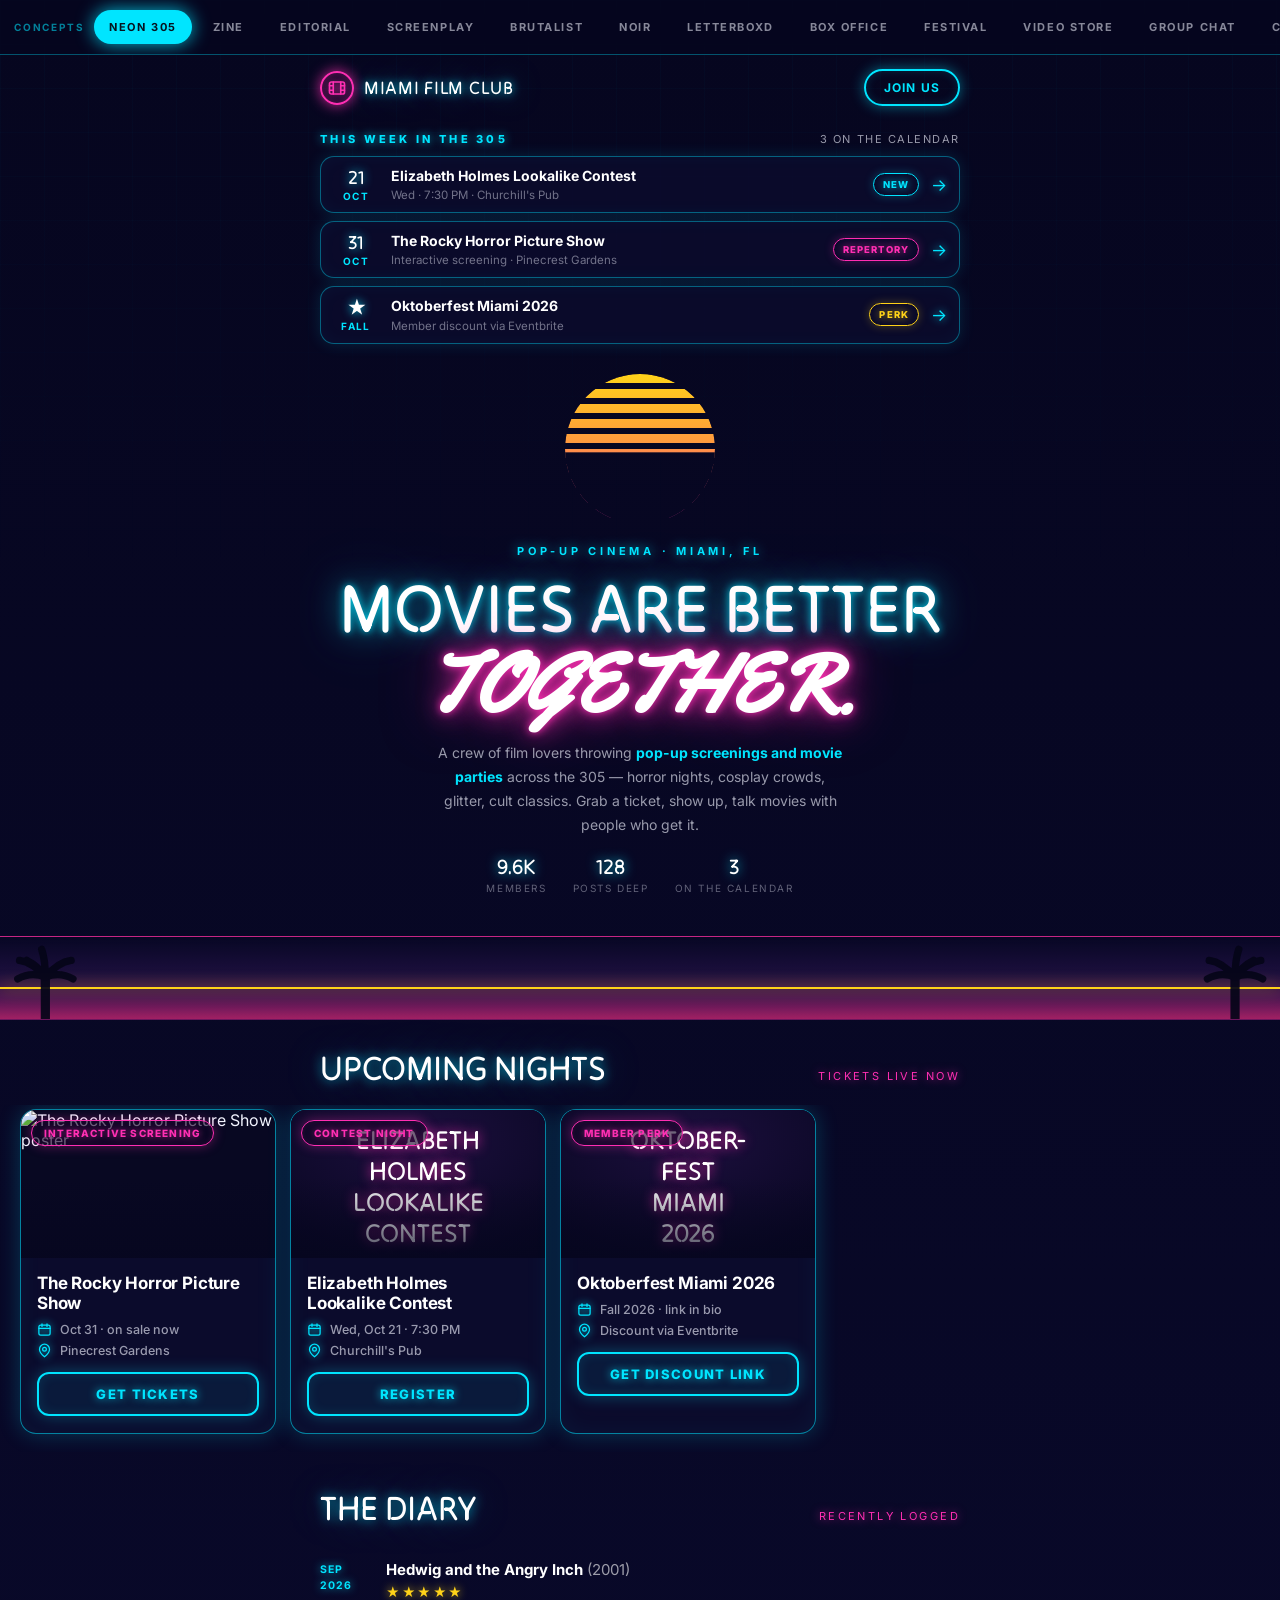
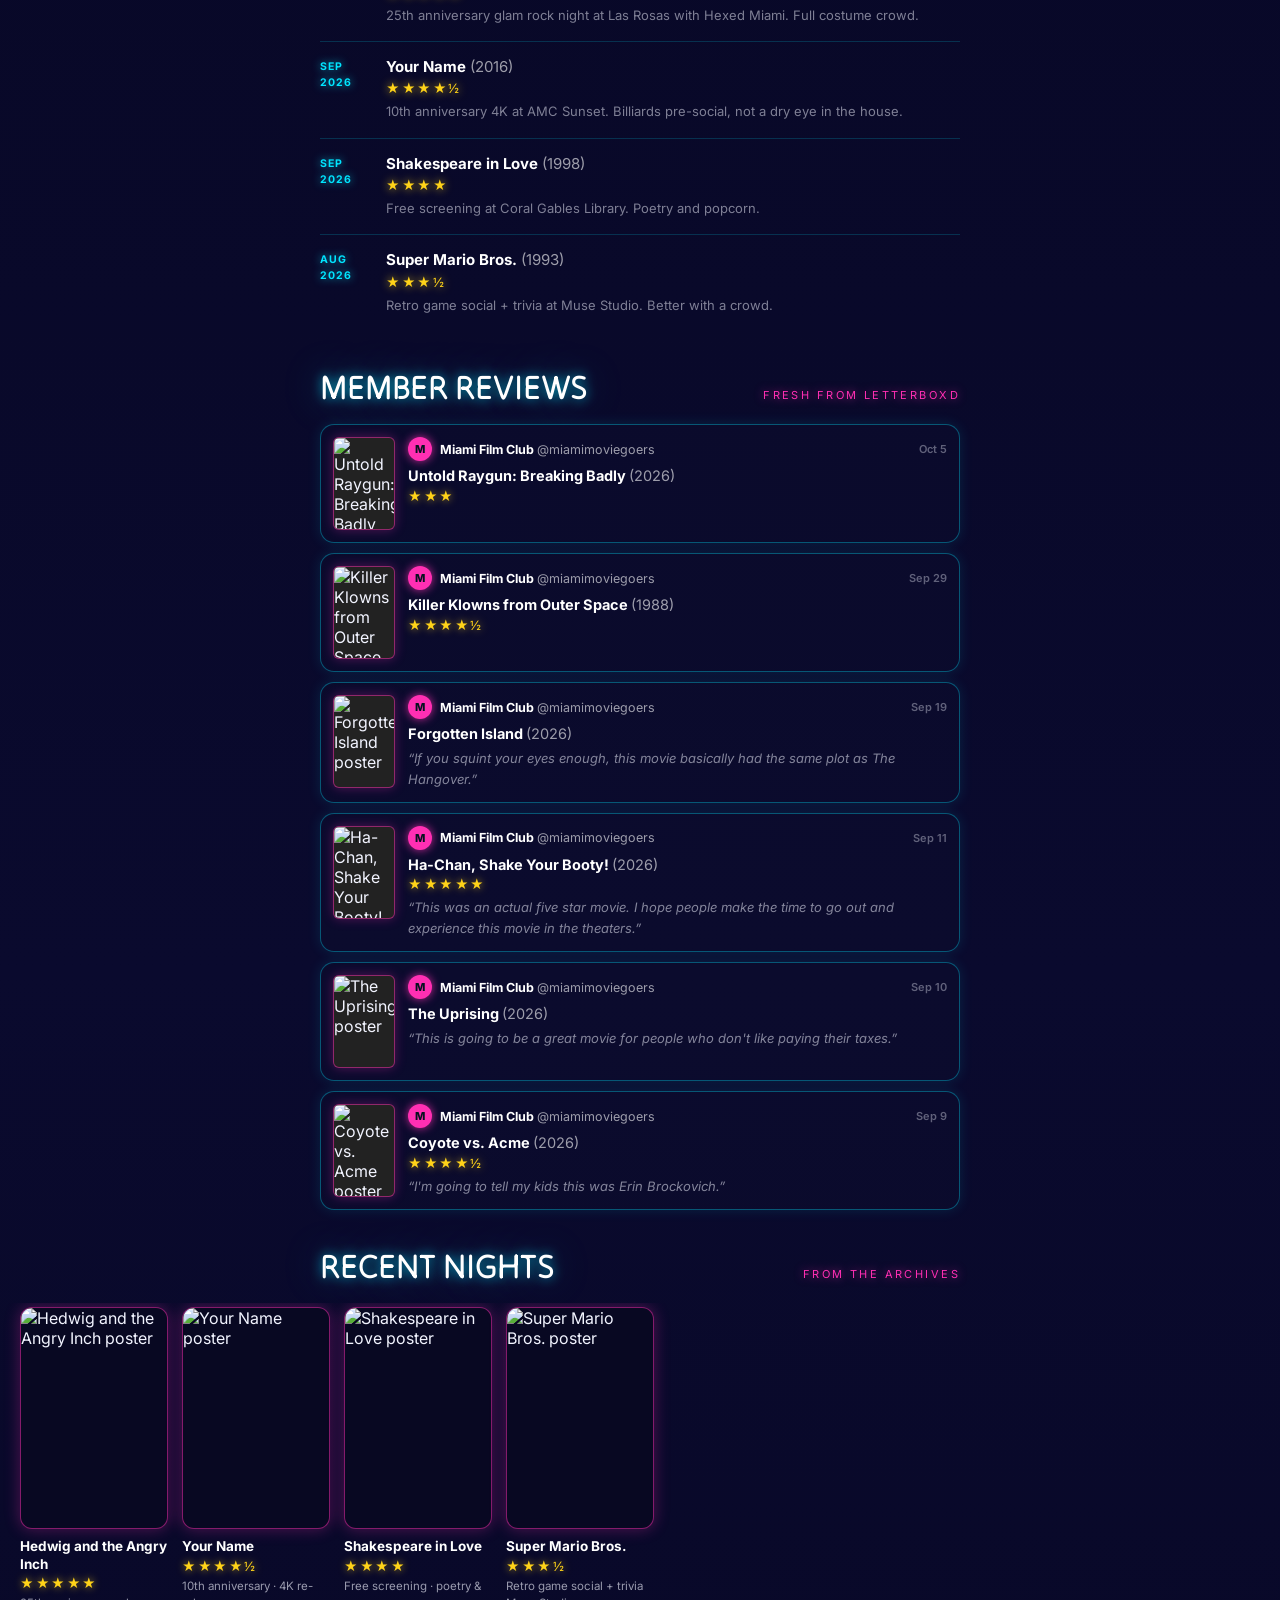
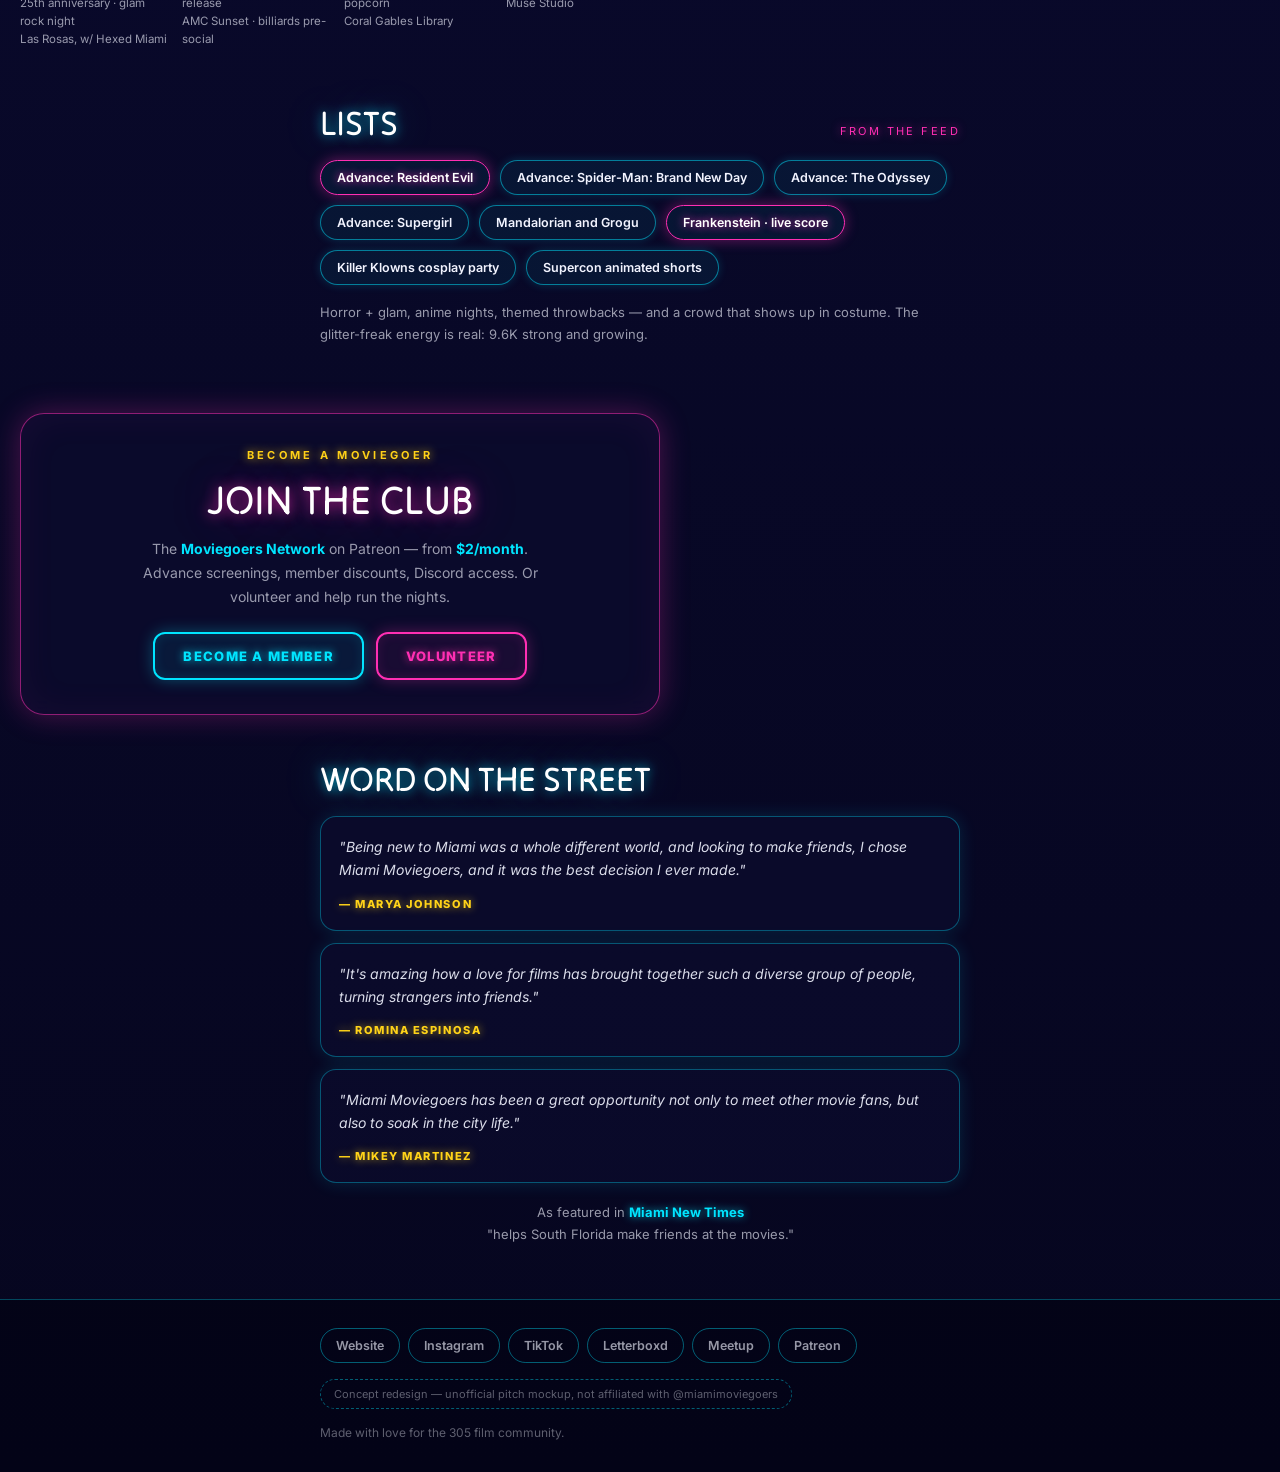
==== commit 1b2ead04: "Add 10 new themes (16 total): Letterboxd, Box Office, Festival, Video Store, Group Chat, Calendar, M" ====
--- a/index.html
+++ b/index.html
@@ -4,8 +4,8 @@
 <meta charset="UTF-8">
 <meta name="viewport" content="width=device-width, initial-scale=1.0, viewport-fit=cover">
 <meta name="theme-color" content="#06061f" id="tcolor">
-<title>Miami Film Club — Six Concepts</title>
-<meta name="description" content="Six design concepts for Miami Film Club — pop-up cinema and movie parties across the 305.">
+<title>Miami Film Club — Sixteen Concepts</title>
+<meta name="description" content="Sixteen design concepts for Miami Film Club — pop-up cinema and movie parties across the 305.">
 <link rel="preconnect" href="https://fonts.googleapis.com">
 <link rel="preconnect" href="https://fonts.gstatic.com" crossorigin>
 <link href="https://fonts.googleapis.com/css2?family=Special+Elite&family=Permanent+Marker&family=Bungee&family=Rubik+Mono+One&family=Space+Mono:wght@400;700&family=Tilt+Neon&family=Yellowtail&family=Bebas+Neue&family=Inter:wght@400;500;600;700;800&family=Courier+Prime:wght@400;700&family=Archivo:wght@500;700;800;900&family=Playfair+Display:ital,wght@1,400;1,500;1,600&display=swap" rel="stylesheet">
@@ -54,6 +54,8 @@
 .d-venue { display: block; font-size: 11.5px; margin-top: 3px; opacity: 0.72; }
 .d-tag { flex: none; font-size: 9.5px; font-weight: 800; letter-spacing: 0.12em; text-transform: uppercase; padding: 5px 9px; border-radius: 999px; }
 .d-go { flex: none; font-size: 17px; }
+/* unified ticket action on dashboard cards — hidden by default, themes opt in */
+.d-ticket { display: none; }
 
 /* diary — layout base */
 .diary-list { display: grid; gap: 0; max-width: 680px; margin: 0 auto; padding: 0 20px; }
@@ -924,6 +926,1229 @@
 .theme-noir .rev-film { font-family: "Playfair Display", serif; font-style: italic; font-size: 16px; color: #f5f5fa; }
 .theme-noir .rev-stars { color: var(--silver); text-shadow: 0 0 10px rgba(201,201,212,0.4); }
 .theme-noir .rev-text { color: var(--dim); }
+
+/* ================================================================
+   CONCEPTS 7-16 — ten new themes (Letterboxd, Box Office, Festival,
+   Video Store, Group Chat, Calendar, Marquee, Ticket Stubs, Booth,
+   Boarding). Each scoped to its own .theme-* class.
+   ================================================================ */
+/* ================================================================
+   CONCEPT 7 — LETTERBOXD · the actual club feed
+   Faithful Letterboxd: dense panels, green CTAs, diary-first.
+   ================================================================ */
+.theme-letterboxd { --bg:#14181c; --panel:#202830; --ink:#9ab; --dim:#678; --green:#00c030;
+  display:flex; flex-direction:column;
+  background:var(--bg); color:var(--ink); font-family:"Inter", -apple-system, BlinkMacSystemFont, sans-serif; }
+.theme-letterboxd .tabbar { order:1; background:#1c232b; border-bottom:1px solid rgba(0,0,0,.55); }
+.theme-letterboxd .tabbar-label { color:var(--green); }
+.theme-letterboxd .tab { color:var(--ink); font-size:11px; font-weight:700; text-transform:uppercase; letter-spacing:.1em; }
+.theme-letterboxd .tab.active { background:var(--green); color:#fff; }
+.theme-letterboxd .site-head { order:2; background:#1c232b; border-bottom:1px solid rgba(0,0,0,.55); }
+.theme-letterboxd .site-head .wrap { display:flex; align-items:center; justify-content:space-between; padding-top:10px; padding-bottom:10px; }
+.theme-letterboxd .brand { display:flex; align-items:center; gap:9px; }
+.theme-letterboxd .brand .mark { width:30px; height:30px; border-radius:50%; background:var(--green); display:grid; place-items:center; flex:none; }
+.theme-letterboxd .brand .mark svg { stroke:#fff; }
+.theme-letterboxd .brand .name { font-weight:800; font-size:16px; letter-spacing:-.01em; color:#fff; }
+.theme-letterboxd .head-cta { font-size:12px; font-weight:700; color:#fff; background:var(--green); border-radius:4px; padding:9px 16px; transition:background .2s ease; }
+.theme-letterboxd .head-cta:hover { background:#00d636; }
+.theme-letterboxd #week { order:3; }
+.theme-letterboxd #diary { order:4; }
+.theme-letterboxd .hero { order:5; }
+.theme-letterboxd #reviews { order:6; }
+.theme-letterboxd #recent { order:7; }
+.theme-letterboxd #lists { order:8; }
+.theme-letterboxd #join { order:9; }
+.theme-letterboxd section.block:not([id]) { order:10; }
+.theme-letterboxd footer { order:11; }
+.theme-letterboxd #upcoming { display:none; }
+/* dashboard — LB-style list rows with green ticket buttons */
+.theme-letterboxd .dash-title { font-size:14px; font-weight:800; letter-spacing:-.01em; color:#fff; }
+.theme-letterboxd .dash-count { font-size:10.5px; font-weight:700; letter-spacing:.14em; text-transform:uppercase; color:var(--dim); }
+.theme-letterboxd .dash-item { background:var(--panel); border:1px solid rgba(0,0,0,.45); border-radius:6px; padding:10px 12px; transition:background .2s ease, border-color .2s ease; }
+.theme-letterboxd .dash-item:hover { background:#252e37; border-color:rgba(0,192,48,.4); }
+.theme-letterboxd .d-date b { color:#fff; font-weight:800; }
+.theme-letterboxd .d-date i { color:var(--dim); }
+.theme-letterboxd .d-name { color:#fff; font-weight:700; }
+.theme-letterboxd .d-venue { color:var(--ink); }
+.theme-letterboxd .d-tag { border-radius:3px; background:#2c343d; border:1px solid rgba(0,0,0,.4); color:var(--ink); }
+.theme-letterboxd .tag-new { color:var(--green); border-color:rgba(0,192,48,.45); background:rgba(0,192,48,.1); }
+.theme-letterboxd .d-ticket { display:inline-block; font-size:11px; font-weight:700; color:#fff; background:var(--green); border-radius:4px; padding:9px 14px; white-space:nowrap; transition:background .2s ease; }
+.theme-letterboxd .d-ticket:hover { background:#00d636; }
+.theme-letterboxd .d-go { color:var(--dim); font-size:15px; }
+/* hero — compact, stats strip prominent */
+.theme-letterboxd .hero { text-align:left; padding:20px 20px 16px; max-width:680px; margin:0 auto; }
+.theme-letterboxd .kicker { font-size:11px; font-weight:700; letter-spacing:.2em; text-transform:uppercase; color:var(--dim); margin-bottom:10px; }
+.theme-letterboxd .ransom { font-size:clamp(30px,8vw,44px); font-weight:800; letter-spacing:-.025em; color:#fff; line-height:1.05; margin-bottom:10px; }
+.theme-letterboxd .ransom span { background:none; border:0; padding:0; transform:none; }
+.theme-letterboxd .hero p.sub { font-size:13.5px; line-height:1.65; color:var(--ink); max-width:60ch; margin-bottom:6px; }
+.theme-letterboxd .hero p.sub strong { color:#fff; }
+.theme-letterboxd .stats { justify-content:flex-start; gap:0; margin-top:14px; background:var(--panel); border:1px solid rgba(0,0,0,.45); border-radius:6px; padding:14px 20px; }
+.theme-letterboxd .stat { text-align:left; flex:1; }
+.theme-letterboxd .stat + .stat { border-left:1px solid rgba(0,0,0,.4); padding-left:20px; }
+.theme-letterboxd .stat b { color:#fff; font-size:20px; font-weight:800; letter-spacing:-.01em; }
+.theme-letterboxd .stat i { color:var(--dim); }
+.theme-letterboxd section.block { padding:20px 0 6px; }
+.theme-letterboxd .sec-head { max-width:680px; margin:0 auto 12px; padding:0 20px 10px; display:flex; align-items:baseline; justify-content:space-between; gap:10px; border-bottom:1px solid rgba(0,0,0,.5); }
+.theme-letterboxd .sec-head h2 { font-size:13px; font-weight:800; letter-spacing:.16em; text-transform:uppercase; color:#fff; }
+.theme-letterboxd .sec-head .sub { font-size:11px; color:var(--dim); white-space:nowrap; }
+/* diary — compact rows, green stars */
+.theme-letterboxd .diary-entry { border-bottom:1px solid rgba(0,0,0,.45); padding:12px 0; align-items:baseline; }
+.theme-letterboxd .diary-entry:last-child { border-bottom:0; }
+.theme-letterboxd .de-date { color:var(--dim); font-weight:700; }
+.theme-letterboxd .de-film { color:#fff; font-weight:700; font-size:14.5px; }
+.theme-letterboxd .de-stars { color:var(--green); }
+.theme-letterboxd .de-note { color:var(--ink); font-size:13px; }
+/* reviews — activity feed cards */
+.theme-letterboxd .rev { background:var(--panel); border:1px solid rgba(0,0,0,.45); border-radius:6px; padding:12px; transition:border-color .2s ease; }
+.theme-letterboxd .rev:hover { border-color:rgba(0,192,48,.45); }
+.theme-letterboxd .rev-poster { border-radius:4px; border:1px solid rgba(0,0,0,.5); }
+.theme-letterboxd .rev-avatar { background:var(--green); color:#fff; }
+.theme-letterboxd .rev-name { color:#fff; font-size:12px; }
+.theme-letterboxd .rev-date { color:var(--dim); }
+.theme-letterboxd .rev-film { color:#fff; font-weight:700; font-size:14px; }
+.theme-letterboxd .rev-stars { color:var(--green); }
+.theme-letterboxd .rev-text { color:var(--ink); font-size:13px; }
+/* recent — dense poster GRID */
+.theme-letterboxd #recent .rail { display:grid; grid-template-columns:repeat(auto-fill,minmax(116px,1fr)); gap:14px 12px; overflow:visible; padding:0 20px 16px; }
+.theme-letterboxd .rn { width:auto; }
+.theme-letterboxd .rn .p { width:100%; aspect-ratio:2/3; border-radius:6px; border:1px solid rgba(0,0,0,.55); background:var(--panel); margin-bottom:8px; transition:transform .2s ease, border-color .2s ease; }
+.theme-letterboxd .rn:hover .p { transform:translateY(-3px); border-color:var(--green); }
+.theme-letterboxd .rn h4 { font-size:12.5px; font-weight:700; color:#fff; margin-bottom:3px; line-height:1.3; }
+.theme-letterboxd .rn .stars { color:var(--green); font-size:11px; margin-bottom:4px; }
+.theme-letterboxd .rn .d { font-size:11px; color:var(--dim); line-height:1.5; }
+.theme-letterboxd .chips { display:flex; flex-wrap:wrap; gap:8px; padding:0 20px; max-width:680px; margin:0 auto; }
+.theme-letterboxd .chip { font-size:12px; font-weight:600; color:var(--ink); background:var(--panel); border:1px solid rgba(0,0,0,.45); border-radius:4px; padding:8px 13px; transition:border-color .2s ease, color .2s ease; }
+.theme-letterboxd .chip:hover { border-color:rgba(0,192,48,.5); color:#fff; }
+.theme-letterboxd .chip.hot { color:var(--green); border-color:rgba(0,192,48,.5); }
+.theme-letterboxd .feed-note { max-width:680px; margin:12px auto 0; padding:0 20px; font-size:13px; line-height:1.65; color:var(--dim); }
+.theme-letterboxd .member { margin:26px 20px 6px; max-width:640px; background:var(--panel); border:1px solid rgba(0,0,0,.55); border-radius:8px; padding:30px 24px; text-align:center; }
+.theme-letterboxd .member .eyebrow { font-size:11px; font-weight:700; letter-spacing:.2em; text-transform:uppercase; color:var(--green); margin-bottom:10px; }
+.theme-letterboxd .member h2 { font-size:26px; font-weight:800; letter-spacing:-.02em; color:#fff; margin-bottom:10px; }
+.theme-letterboxd .member p { font-size:13.5px; line-height:1.65; color:var(--ink); max-width:46ch; margin:0 auto 20px; }
+.theme-letterboxd .member p strong { color:#fff; }
+.theme-letterboxd .member .row { display:flex; gap:10px; justify-content:center; flex-wrap:wrap; }
+.theme-letterboxd .btn { display:inline-block; font-size:13px; font-weight:700; color:#fff; background:var(--green); border-radius:4px; padding:12px 24px; transition:background .2s ease; }
+.theme-letterboxd .btn:hover { background:#00d636; }
+.theme-letterboxd .member .btn.ghost { background:transparent; color:var(--ink); border:1px solid #456; }
+.theme-letterboxd .quotes { display:grid; gap:10px; padding:0 20px; max-width:680px; margin:0 auto; }
+.theme-letterboxd .quote { background:var(--panel); border:1px solid rgba(0,0,0,.45); border-radius:6px; padding:16px 18px; }
+.theme-letterboxd .quote p { font-size:13.5px; line-height:1.65; font-style:italic; color:#d7dee6; margin-bottom:8px; }
+.theme-letterboxd .quote span { font-size:11px; font-weight:700; letter-spacing:.12em; text-transform:uppercase; color:var(--dim); }
+.theme-letterboxd .press { text-align:center; font-size:13px; color:var(--dim); margin-top:16px; line-height:1.7; }
+.theme-letterboxd .press a { color:var(--green); font-weight:700; }
+.theme-letterboxd footer { background:#1c232b; border-top:1px solid rgba(0,0,0,.55); margin-top:38px; padding:26px 0 calc(var(--sab) + 30px); }
+.theme-letterboxd footer .wrap { display:flex; flex-direction:column; gap:14px; }
+.theme-letterboxd .socials { display:flex; gap:8px; flex-wrap:wrap; }
+.theme-letterboxd .socials a { font-size:12px; font-weight:600; color:var(--ink); border:1px solid #456; border-radius:4px; padding:8px 13px; transition:color .2s ease, border-color .2s ease; }
+.theme-letterboxd .socials a:hover { color:var(--green); border-color:var(--green); }
+.theme-letterboxd .concept-badge { align-self:flex-start; font-size:11px; color:var(--dim); border:1px dashed #456; padding:7px 12px; border-radius:4px; }
+.theme-letterboxd .copy { font-size:12px; color:var(--dim); }
+/* letterboxd motion personality — quick fade/slide-up */
+.theme-letterboxd .rv { opacity:0; transform:translateY(10px); transition:opacity .35s ease, transform .35s cubic-bezier(.22,1,.36,1); }
+.theme-letterboxd .rv.in { opacity:1; transform:none; }
+body.switching.theme-letterboxd .dash, body.switching.theme-letterboxd .hero, body.switching.theme-letterboxd section.block { animation:sw-letterboxd .4s ease both; }
+@keyframes sw-letterboxd { from { opacity:0; transform:translateY(12px); } to { opacity:1; transform:none; } }
+
+/* ================================================================
+   CONCEPT 8 — KIOSK · the box office
+   AMC-style self-serve: tap a film row, tap a showtime, done.
+   ================================================================ */
+.theme-kiosk { --red:#e4002b; --gold:#f5b301; --bg:#0a0a0f; --ink:#f4f4f5;
+  background:radial-gradient(120% 60% at 50% 0%, #17171f 0%, var(--bg) 62%); color:var(--ink);
+  font-family:"Archivo", -apple-system, sans-serif; }
+.theme-kiosk .tabbar { background:#101014; border-bottom:1px solid rgba(228,0,43,.4); }
+.theme-kiosk .tabbar-label { color:var(--gold); }
+.theme-kiosk .tab { color:rgba(244,244,245,.55); font-size:11px; font-weight:700; text-transform:uppercase; letter-spacing:.12em; }
+.theme-kiosk .tab.active { background:var(--red); color:#fff; }
+.theme-kiosk .site-head { background:#101014; border-bottom:1px solid rgba(228,0,43,.4); }
+.theme-kiosk .site-head .wrap { display:flex; align-items:center; justify-content:space-between; padding-top:14px; padding-bottom:14px; }
+.theme-kiosk .brand { display:flex; align-items:center; gap:10px; }
+.theme-kiosk .brand .mark { width:34px; height:34px; border-radius:8px; background:var(--red); display:grid; place-items:center; flex:none; box-shadow:0 4px 16px rgba(228,0,43,.5); }
+.theme-kiosk .brand .mark svg { stroke:#fff; }
+.theme-kiosk .brand .name { font-family:"Bebas Neue", sans-serif; font-size:22px; letter-spacing:.06em; color:#fff; }
+.theme-kiosk .head-cta { font-size:12px; font-weight:800; text-transform:uppercase; letter-spacing:.1em; color:#fff; background:var(--red); border-radius:8px; padding:11px 18px; box-shadow:0 4px 18px rgba(228,0,43,.4); transition:transform .12s ease; }
+.theme-kiosk .head-cta:active { transform:scale(.95); }
+.theme-kiosk #upcoming { display:none; }
+/* dashboard — showtime selector */
+.theme-kiosk #week { padding-bottom:80px; }
+.theme-kiosk .dash-title { font-family:"Bebas Neue", sans-serif; font-size:26px; letter-spacing:.08em; color:#fff; }
+.theme-kiosk .dash-count { font-size:11px; font-weight:800; letter-spacing:.16em; text-transform:uppercase; color:var(--gold); }
+.theme-kiosk .dash-list { gap:10px; }
+.theme-kiosk .dash-item { background:#14141b; border:1px solid rgba(255,255,255,.1); border-radius:14px; padding:14px; transition:transform .12s ease, border-color .15s ease; }
+.theme-kiosk .dash-item:active { transform:scale(.97); border-color:var(--red); }
+.theme-kiosk .d-date b { font-family:"Bebas Neue", sans-serif; font-size:26px; color:#fff; }
+.theme-kiosk .d-date i { color:var(--gold); font-weight:800; }
+.theme-kiosk .d-name { font-weight:800; font-size:15px; color:#fff; letter-spacing:-.01em; }
+.theme-kiosk .d-venue { color:rgba(244,244,245,.6); }
+.theme-kiosk .d-tag { border-radius:999px; background:rgba(245,179,1,.1); color:var(--gold); border:1px solid rgba(245,179,1,.5); }
+.theme-kiosk .tag-new { background:rgba(228,0,43,.14); color:#ff5c7a; border-color:rgba(228,0,43,.6); }
+.theme-kiosk .tag-perk { background:rgba(245,179,1,.16); }
+.theme-kiosk .d-ticket { display:inline-block; font-size:0; background:var(--red); border-radius:10px; box-shadow:0 6px 20px rgba(228,0,43,.45); transition:transform .12s ease; }
+.theme-kiosk .d-ticket::after { content:"7:30 PM"; display:inline-block; font-size:13px; font-weight:800; letter-spacing:.06em; color:#fff; padding:11px 18px; }
+.theme-kiosk .dash-item:nth-child(2) .d-ticket::after { content:"9:45 PM"; }
+.theme-kiosk .dash-item:nth-child(3) .d-ticket::after { content:"10:15 PM"; }
+.theme-kiosk .d-ticket:active { transform:scale(.93); }
+.theme-kiosk .d-go { display:none; }
+/* sticky order summary */
+.theme-kiosk #week::after { content:"TAP A SHOWTIME TO CONTINUE · 305"; position:sticky; bottom:14px; z-index:5; display:block; margin-top:18px;
+  text-align:center; font-family:"Bebas Neue", sans-serif; font-size:17px; letter-spacing:.14em; color:#fff;
+  background:linear-gradient(90deg,#b30022,var(--red),#b30022); border:1px solid rgba(255,255,255,.22); border-radius:12px; padding:14px;
+  box-shadow:0 10px 30px rgba(228,0,43,.45); }
+/* hero */
+.theme-kiosk .hero { text-align:center; padding:calc(var(--sat) + 26px) 20px 24px; max-width:680px; margin:0 auto; }
+.theme-kiosk .kicker { font-size:11px; font-weight:800; letter-spacing:.28em; text-transform:uppercase; color:var(--gold); margin-bottom:12px; }
+.theme-kiosk .ransom { font-family:"Bebas Neue", sans-serif; font-size:clamp(48px,13vw,78px); line-height:.95; letter-spacing:.02em; color:#fff; margin-bottom:12px; }
+.theme-kiosk .ransom span { background:none; border:0; padding:0; transform:none; }
+.theme-kiosk .hero p.sub { font-size:14px; line-height:1.65; color:rgba(244,244,245,.65); max-width:46ch; margin:0 auto; }
+.theme-kiosk .hero p.sub strong { color:var(--gold); }
+.theme-kiosk .stat b { font-family:"Bebas Neue", sans-serif; font-size:28px; color:#fff; }
+.theme-kiosk .stat i { color:rgba(244,244,245,.55); }
+.theme-kiosk section.block { padding:26px 0 8px; }
+.theme-kiosk .sec-head { max-width:680px; margin:0 auto 16px; padding:0 20px; }
+.theme-kiosk .sec-head h2 { font-family:"Bebas Neue", sans-serif; font-size:clamp(26px,7.5vw,36px); letter-spacing:.05em; color:#fff; }
+.theme-kiosk .sec-head h2::before { content:""; display:inline-block; width:10px; height:10px; background:var(--red); margin-right:10px; }
+.theme-kiosk .sec-head .sub { font-size:11px; font-weight:800; letter-spacing:.18em; text-transform:uppercase; color:var(--gold); }
+/* diary */
+.theme-kiosk .diary-entry { border-bottom:1px solid rgba(255,255,255,.1); align-items:baseline; }
+.theme-kiosk .diary-entry:last-child { border-bottom:0; }
+.theme-kiosk .de-date { color:var(--gold); font-weight:800; }
+.theme-kiosk .de-film { color:#fff; font-weight:700; font-size:15px; }
+.theme-kiosk .de-stars { color:var(--gold); }
+.theme-kiosk .de-note { color:rgba(244,244,245,.62); font-size:13px; }
+/* reviews */
+.theme-kiosk .rev { background:#14141b; border:1px solid rgba(255,255,255,.1); border-radius:12px; }
+.theme-kiosk .rev-avatar { background:var(--gold); color:#0a0a0f; }
+.theme-kiosk .rev-name { color:#fff; }
+.theme-kiosk .rev-date { color:rgba(244,244,245,.5); }
+.theme-kiosk .rev-film { color:#fff; font-weight:700; }
+.theme-kiosk .rev-stars { color:var(--gold); }
+.theme-kiosk .rev-text { color:rgba(244,244,245,.65); }
+/* recent */
+.theme-kiosk .rn { width:148px; }
+.theme-kiosk .rn .p { width:148px; aspect-ratio:2/3; border-radius:10px; background:#1a1a22; margin-bottom:9px; border:1px solid rgba(255,255,255,.1); transition:transform .15s ease; }
+.theme-kiosk .rn:hover .p { transform:scale(1.03); }
+.theme-kiosk .rn h4 { font-size:13.5px; font-weight:700; color:#fff; margin-bottom:4px; line-height:1.3; }
+.theme-kiosk .rn .stars { color:var(--gold); margin-bottom:5px; }
+.theme-kiosk .rn .d { font-size:11.5px; color:rgba(244,244,245,.55); line-height:1.55; }
+/* lists */
+.theme-kiosk .chips { display:flex; flex-wrap:wrap; gap:8px; padding:0 20px; max-width:680px; margin:0 auto; }
+.theme-kiosk .chip { font-size:12.5px; font-weight:700; color:#fff; background:#14141b; border:1px solid rgba(255,255,255,.14); border-radius:999px; padding:9px 15px; transition:transform .12s ease; }
+.theme-kiosk .chip:active { transform:scale(.94); }
+.theme-kiosk .chip.hot { border-color:var(--red); background:rgba(228,0,43,.15); }
+.theme-kiosk .feed-note { max-width:680px; margin:14px auto 0; padding:0 20px; font-size:13px; line-height:1.65; color:rgba(244,244,245,.55); }
+/* join */
+.theme-kiosk .member { margin:34px 20px 8px; max-width:640px; background:linear-gradient(160deg,#1a1a22,#0e0e13); border:1px solid rgba(228,0,43,.5); border-radius:18px; padding:32px 24px; text-align:center; box-shadow:0 18px 50px rgba(0,0,0,.5); }
+.theme-kiosk .member .eyebrow { font-size:11px; font-weight:800; letter-spacing:.26em; text-transform:uppercase; color:var(--gold); margin-bottom:12px; }
+.theme-kiosk .member h2 { font-family:"Bebas Neue", sans-serif; font-size:46px; letter-spacing:.04em; color:#fff; margin-bottom:12px; }
+.theme-kiosk .member p { font-size:14px; line-height:1.65; color:rgba(244,244,245,.65); max-width:44ch; margin:0 auto 22px; }
+.theme-kiosk .member p strong { color:#fff; }
+.theme-kiosk .member .row { display:flex; gap:12px; justify-content:center; flex-wrap:wrap; }
+.theme-kiosk .btn { display:inline-block; font-size:13px; font-weight:800; text-transform:uppercase; letter-spacing:.1em; color:#fff; background:var(--red); border-radius:10px; padding:14px 26px; box-shadow:0 6px 20px rgba(228,0,43,.4); transition:transform .12s ease; }
+.theme-kiosk .btn:active { transform:scale(.94); }
+.theme-kiosk .member .btn.ghost { background:transparent; border:2px solid rgba(255,255,255,.25); box-shadow:none; }
+/* quotes + footer */
+.theme-kiosk .quotes { display:grid; gap:12px; padding:0 20px; max-width:680px; margin:0 auto; }
+.theme-kiosk .quote { background:#14141b; border:1px solid rgba(255,255,255,.1); border-radius:12px; padding:18px; }
+.theme-kiosk .quote p { font-size:14px; line-height:1.65; font-style:italic; color:rgba(244,244,245,.85); margin-bottom:10px; }
+.theme-kiosk .quote span { font-size:11px; font-weight:800; letter-spacing:.14em; text-transform:uppercase; color:var(--gold); }
+.theme-kiosk .press { text-align:center; font-size:13px; color:rgba(244,244,245,.55); margin-top:18px; line-height:1.7; }
+.theme-kiosk .press a { color:var(--gold); font-weight:700; }
+.theme-kiosk footer { background:#0d0d12; border-top:1px solid rgba(228,0,43,.4); margin-top:44px; padding:28px 0 calc(var(--sab) + 32px); }
+.theme-kiosk footer .wrap { display:flex; flex-direction:column; gap:16px; }
+.theme-kiosk .socials { display:flex; gap:8px; flex-wrap:wrap; }
+.theme-kiosk .socials a { font-size:12.5px; font-weight:700; color:rgba(244,244,245,.7); border:1px solid rgba(255,255,255,.16); border-radius:999px; padding:9px 15px; transition:border-color .2s ease, color .2s ease; }
+.theme-kiosk .socials a:hover { border-color:var(--red); color:#fff; }
+.theme-kiosk .concept-badge { align-self:flex-start; font-size:11px; color:rgba(244,244,245,.4); border:1px dashed rgba(255,255,255,.2); padding:7px 13px; border-radius:999px; }
+.theme-kiosk .copy { font-size:12px; color:rgba(244,244,245,.4); }
+/* kiosk motion personality — snappy scale presses */
+.theme-kiosk .rv { opacity:0; transform:translateY(8px); transition:opacity .3s ease, transform .3s cubic-bezier(.2,.9,.3,1.2); }
+.theme-kiosk .rv.in { opacity:1; transform:none; }
+body.switching.theme-kiosk .dash, body.switching.theme-kiosk .hero, body.switching.theme-kiosk section.block { animation:sw-kiosk .35s ease both; }
+@keyframes sw-kiosk { from { opacity:0; transform:scale(.98); } to { opacity:1; transform:none; } }
+
+/* ================================================================
+   CONCEPT 9 — FESTIVAL · the program guide
+   Warm paper, crimson serif: #upcoming is the October program.
+   ================================================================ */
+.theme-festival { --paper:#f7f3ea; --ink:#1a1a1a; --crimson:#b3001b; --gold:#8a6d2f;
+  display:flex; flex-direction:column;
+  background:var(--paper); color:var(--ink); font-family:"Playfair Display", Georgia, serif; font-style:italic; }
+.theme-festival .tabbar { order:1; background:#1a1a1a; border-bottom:3px solid var(--crimson); }
+.theme-festival .tabbar-label { color:#c9a24b; }
+.theme-festival .tab { color:rgba(247,243,234,.6); font-style:normal; font-family:"Inter", sans-serif; font-size:11px; font-weight:700; text-transform:uppercase; letter-spacing:.1em; }
+.theme-festival .tab.active { background:var(--crimson); color:#fff; }
+.theme-festival .site-head { order:2; border-bottom:1px solid rgba(26,26,26,.15); }
+.theme-festival .site-head .wrap { display:flex; align-items:center; justify-content:space-between; padding-top:14px; padding-bottom:14px; }
+.theme-festival .brand .mark { display:none; }
+.theme-festival .brand .name { font-style:normal; font-family:"Inter", sans-serif; font-weight:800; font-size:14px; letter-spacing:.24em; color:var(--ink); }
+.theme-festival .brand .name::before { content:"MFC · "; color:var(--crimson); }
+.theme-festival .head-cta { font-style:normal; font-family:"Inter", sans-serif; font-size:12px; font-weight:700; letter-spacing:.1em; text-transform:uppercase; color:#fff; background:var(--crimson); border-radius:999px; padding:10px 18px; transition:transform .15s ease; }
+.theme-festival .head-cta:active { transform:scale(.95); }
+.theme-festival #week { display:none; }
+.theme-festival #upcoming { order:3; }
+.theme-festival .hero { order:4; }
+.theme-festival #diary { order:5; }
+.theme-festival #reviews { order:6; }
+.theme-festival #recent { order:7; }
+.theme-festival #lists { order:8; }
+.theme-festival #join { order:9; }
+.theme-festival section.block:not([id]) { order:10; }
+.theme-festival footer { order:11; }
+/* program masthead */
+.theme-festival #upcoming .sec-head { text-align:center; }
+.theme-festival #upcoming .sec-head h2 { font-size:0; line-height:0; }
+.theme-festival #upcoming .sec-head h2::after { content:"PROGRAM — OCTOBER"; font-size:clamp(30px,8.5vw,46px); line-height:1.1; font-weight:600; letter-spacing:.02em; color:var(--ink); }
+.theme-festival #upcoming .sec-head .sub { font-style:normal; font-family:"Inter", sans-serif; font-size:11px; font-weight:700; letter-spacing:.3em; text-transform:uppercase; color:var(--crimson); }
+/* program entries — numbered vertical stack */
+.theme-festival #upcoming .rail { display:grid; grid-template-columns:1fr; gap:0; overflow:visible; padding:0 20px 10px; counter-reset:film; }
+.theme-festival #upcoming .ev { width:auto; counter-increment:film; position:relative; background:transparent; border:0; border-bottom:1px solid rgba(26,26,26,.18); border-radius:0; padding:18px 0 18px 62px; }
+.theme-festival #upcoming .ev::before { content:counter(film, decimal-leading-zero); position:absolute; left:0; top:18px; font-style:normal; font-family:"Inter", sans-serif; font-weight:800; font-size:13px; letter-spacing:.08em; color:var(--crimson); border-bottom:2px solid var(--crimson); padding-bottom:5px; }
+.theme-festival #upcoming .ev .art { display:none; }
+.theme-festival #upcoming .ev .body { padding:0; }
+.theme-festival #upcoming .ev h3 { font-size:24px; font-weight:600; line-height:1.2; margin-bottom:8px; }
+.theme-festival #upcoming .ev .meta { display:grid; gap:5px; margin-bottom:12px; }
+.theme-festival #upcoming .ev .mrow { display:flex; align-items:center; gap:8px; font-style:normal; font-family:"Inter", sans-serif; font-size:13px; font-weight:600; color:var(--ink); }
+.theme-festival #upcoming .ev .mrow:first-child { color:var(--crimson); font-weight:800; font-size:14px; letter-spacing:.05em; text-transform:uppercase; }
+.theme-festival #upcoming .ev .mrow svg { display:none; }
+.theme-festival #upcoming .btn { display:inline-block; font-style:normal; font-family:"Inter", sans-serif; font-size:12px; font-weight:700; letter-spacing:.12em; text-transform:uppercase; color:var(--crimson); border:2px solid var(--crimson); border-radius:999px; padding:10px 22px; margin-top:2px; transition:background .2s ease, color .2s ease; }
+.theme-festival #upcoming .btn:hover { background:var(--crimson); color:#fff; }
+/* hero */
+.theme-festival .hero { text-align:center; padding:22px 20px 20px; max-width:680px; margin:0 auto; }
+.theme-festival .kicker { font-style:normal; font-family:"Inter", sans-serif; font-size:11px; font-weight:700; letter-spacing:.32em; text-transform:uppercase; color:var(--gold); margin-bottom:10px; }
+.theme-festival .ransom { font-size:clamp(34px,9vw,54px); font-weight:600; line-height:1.12; margin-bottom:12px; }
+.theme-festival .ransom span { background:none; border:0; padding:0; transform:none; }
+.theme-festival .hero p.sub { font-size:15px; line-height:1.8; color:rgba(26,26,26,.75); max-width:46ch; margin:0 auto; }
+.theme-festival .hero p.sub strong { color:var(--crimson); }
+.theme-festival .stat b { font-style:normal; font-family:"Inter", sans-serif; font-weight:800; font-size:22px; color:var(--crimson); }
+.theme-festival .stat i { font-style:normal; font-family:"Inter", sans-serif; color:rgba(26,26,26,.55); }
+/* shared section chrome */
+.theme-festival section.block { padding:30px 0 8px; }
+.theme-festival .sec-head { max-width:680px; margin:0 auto 18px; padding:0 20px; text-align:center; }
+.theme-festival .sec-head h2 { font-size:clamp(26px,7vw,38px); font-weight:600; }
+.theme-festival .sec-head .sub { display:block; margin-top:8px; font-style:normal; font-family:"Inter", sans-serif; font-size:11px; font-weight:700; letter-spacing:.3em; text-transform:uppercase; color:var(--crimson); }
+/* diary */
+.theme-festival .diary-entry { border-bottom:1px solid rgba(26,26,26,.14); align-items:baseline; }
+.theme-festival .diary-entry:last-child { border-bottom:0; }
+.theme-festival .de-date { font-style:normal; font-family:"Inter", sans-serif; font-weight:800; font-size:11px; letter-spacing:.14em; color:var(--crimson); }
+.theme-festival .de-film { font-size:17px; font-weight:600; }
+.theme-festival .de-stars { color:var(--crimson); letter-spacing:.16em; }
+.theme-festival .de-note { font-size:14px; color:rgba(26,26,26,.7); line-height:1.75; }
+/* reviews */
+.theme-festival .rev { background:#fff; border:1px solid rgba(26,26,26,.12); border-radius:2px; box-shadow:0 2px 10px rgba(26,26,26,.06); }
+.theme-festival .rev-poster { border-radius:2px; }
+.theme-festival .rev-avatar { background:var(--crimson); color:#fff; font-style:normal; font-family:"Inter", sans-serif; }
+.theme-festival .rev-name { font-style:normal; font-family:"Inter", sans-serif; font-size:12px; font-weight:700; }
+.theme-festival .rev-date { font-style:normal; font-family:"Inter", sans-serif; color:rgba(26,26,26,.5); }
+.theme-festival .rev-film { font-size:16px; font-weight:600; }
+.theme-festival .rev-stars { color:var(--crimson); letter-spacing:.16em; }
+.theme-festival .rev-text { color:rgba(26,26,26,.72); font-size:13.5px; }
+/* recent */
+.theme-festival .rn { width:150px; }
+.theme-festival .rn .p { width:150px; aspect-ratio:2/3; border-radius:2px; background:#e9e2d2; margin-bottom:10px; border:1px solid rgba(26,26,26,.12); transition:transform .2s ease; }
+.theme-festival .rn:hover .p { transform:translateY(-4px); }
+.theme-festival .rn h4 { font-size:15px; font-weight:600; margin-bottom:4px; line-height:1.3; }
+.theme-festival .rn .stars { color:var(--crimson); letter-spacing:.14em; margin-bottom:5px; }
+.theme-festival .rn .d { font-style:normal; font-family:"Inter", sans-serif; font-size:11.5px; color:rgba(26,26,26,.6); line-height:1.55; }
+/* lists */
+.theme-festival .chips { display:flex; flex-wrap:wrap; gap:8px; padding:0 20px; max-width:680px; margin:0 auto; justify-content:center; }
+.theme-festival .chip { font-style:normal; font-family:"Inter", sans-serif; font-size:12px; font-weight:600; color:var(--ink); border:1px solid rgba(26,26,26,.3); border-radius:999px; padding:8px 14px; background:#fff; transition:transform .2s ease; }
+.theme-festival .chip:hover { transform:translateY(-2px); }
+.theme-festival .chip.hot { background:var(--crimson); border-color:var(--crimson); color:#fff; }
+.theme-festival .feed-note { max-width:680px; margin:16px auto 0; padding:0 20px; font-size:14px; line-height:1.8; color:rgba(26,26,26,.65); text-align:center; }
+/* join */
+.theme-festival .member { margin:36px 20px 8px; max-width:640px; background:#1a1a1a; color:var(--paper); border-radius:4px; padding:40px 28px; text-align:center; box-shadow:0 24px 60px rgba(26,26,26,.25); }
+.theme-festival .member .eyebrow { font-style:normal; font-family:"Inter", sans-serif; font-size:11px; font-weight:700; letter-spacing:.3em; text-transform:uppercase; color:#c9a24b; margin-bottom:14px; }
+.theme-festival .member h2 { font-size:clamp(32px,9vw,46px); font-weight:600; margin-bottom:14px; }
+.theme-festival .member p { font-size:15px; line-height:1.8; color:rgba(247,243,234,.75); max-width:44ch; margin:0 auto 24px; }
+.theme-festival .member p strong { color:#fff; }
+.theme-festival .member .row { display:flex; gap:12px; justify-content:center; flex-wrap:wrap; }
+.theme-festival .btn { display:inline-block; font-style:normal; font-family:"Inter", sans-serif; font-size:13px; font-weight:700; letter-spacing:.1em; text-transform:uppercase; color:#fff; background:var(--crimson); border-radius:999px; padding:14px 28px; transition:transform .15s ease; }
+.theme-festival .btn:active { transform:scale(.96); }
+.theme-festival .member .btn.ghost { background:transparent; border:2px solid rgba(247,243,234,.4); }
+/* quotes + footer */
+.theme-festival .quotes { display:grid; gap:20px; padding:0 20px; max-width:680px; margin:0 auto; }
+.theme-festival .quote p { font-size:17px; line-height:1.7; margin-bottom:8px; }
+.theme-festival .quote p::before { content:"\201C"; color:var(--crimson); }
+.theme-festival .quote span { font-style:normal; font-family:"Inter", sans-serif; font-size:11px; font-weight:700; letter-spacing:.2em; text-transform:uppercase; color:rgba(26,26,26,.55); }
+.theme-festival .press { text-align:center; font-size:13.5px; color:rgba(26,26,26,.6); margin-top:20px; line-height:1.7; }
+.theme-festival .press a { color:var(--crimson); font-weight:700; font-style:normal; }
+.theme-festival footer { background:#1a1a1a; color:var(--paper); margin-top:48px; padding:30px 0 calc(var(--sab) + 34px); }
+.theme-festival footer .wrap { display:flex; flex-direction:column; gap:16px; }
+.theme-festival .socials { display:flex; gap:8px; flex-wrap:wrap; }
+.theme-festival .socials a { font-style:normal; font-family:"Inter", sans-serif; font-size:12px; font-weight:600; color:rgba(247,243,234,.75); border:1px solid rgba(247,243,234,.25); border-radius:999px; padding:9px 15px; transition:border-color .2s ease, color .2s ease; }
+.theme-festival .socials a:hover { border-color:#c9a24b; color:#fff; }
+.theme-festival .concept-badge { align-self:flex-start; font-style:normal; font-family:"Inter", sans-serif; font-size:11px; color:rgba(247,243,234,.45); border:1px dashed rgba(247,243,234,.25); padding:7px 13px; border-radius:999px; }
+.theme-festival .copy { font-style:normal; font-family:"Inter", sans-serif; font-size:12px; color:rgba(247,243,234,.45); }
+/* festival motion personality — page-turn fade */
+.theme-festival .rv { opacity:0; transform:translateY(14px); transition:opacity .6s ease, transform .6s ease; }
+.theme-festival .rv.in { opacity:1; transform:none; }
+body.switching.theme-festival .dash, body.switching.theme-festival .hero, body.switching.theme-festival section.block { animation:sw-festival .55s ease both; }
+@keyframes sw-festival { from { opacity:0; transform:translateY(16px) rotateX(2deg); } to { opacity:1; transform:none; } }
+
+/* ================================================================
+   CONCEPT 10 — VHS · the video rental store
+   Neon shelves, VHS-box new releases, membership card join.
+   ================================================================ */
+.theme-vhs { --bg:#1a1a2e; --pink:#ff2fb3; --cyan:#00e5ff; --lime:#b6ff00; --ink:#f0f0ff;
+  background:linear-gradient(180deg,#1a1a2e 0%, #12122a 50%, #1a1a2e 100%); color:var(--ink);
+  font-family:"Rubik Mono One", monospace; }
+.theme-vhs .ransom, .theme-vhs h2, .theme-vhs h3, .theme-vhs h4, .theme-vhs .de-film, .theme-vhs .rev-film, .theme-vhs .brand .name, .theme-vhs .tab { font-family:"Bungee", sans-serif; }
+.theme-vhs .tabbar { background:#0f0f22; border-bottom:2px solid var(--pink); }
+.theme-vhs .tabbar-label { color:var(--cyan); }
+.theme-vhs .tab { color:rgba(240,240,255,.6); font-size:10.5px; letter-spacing:.06em; }
+.theme-vhs .tab.active { background:var(--pink); color:#0f0f22; }
+/* marquee opt-in: the rewind strip */
+.theme-vhs .marquee-strip { display:block; position:relative; z-index:2; background:#0f0f22; border-top:2px solid var(--cyan); border-bottom:2px solid var(--cyan); margin:8px 0 0; }
+.theme-vhs .marquee-track { font-size:0; padding:9px 0; }
+.theme-vhs .marquee-track span { display:none; }
+.theme-vhs .marquee-track::before { content:"BE KIND · REWIND ✦ NEW RELEASES EVERY FRIDAY ✦ BE KIND · REWIND ✦ NO LATE FEES ON CULT CLASSICS ✦ BE KIND · REWIND ✦ "; font-size:12px; color:var(--cyan); white-space:nowrap; text-shadow:0 0 10px rgba(0,229,255,.8); }
+.theme-vhs .site-head { position:relative; z-index:2; background:#0f0f22; border-bottom:2px solid var(--pink); }
+.theme-vhs .site-head .wrap { display:flex; align-items:center; justify-content:space-between; padding-top:14px; padding-bottom:14px; }
+.theme-vhs .brand { display:flex; align-items:center; gap:10px; }
+.theme-vhs .brand .mark { width:36px; height:36px; border-radius:8px; background:var(--cyan); display:grid; place-items:center; flex:none; box-shadow:0 0 14px rgba(0,229,255,.7); }
+.theme-vhs .brand .mark svg { stroke:#0f0f22; }
+.theme-vhs .brand .name { font-size:17px; color:#fff; text-shadow:0 0 12px rgba(255,47,179,.9); letter-spacing:.02em; }
+.theme-vhs .head-cta { font-size:11px; letter-spacing:.08em; color:#0f0f22; background:var(--lime); border-radius:8px; padding:10px 18px; box-shadow:0 0 16px rgba(182,255,0,.5); transition:transform .12s ease; }
+.theme-vhs .head-cta:active { transform:scale(.94); }
+.theme-vhs #week { display:none; }
+/* hero — store signage */
+.theme-vhs .hero { position:relative; z-index:2; text-align:center; padding:calc(var(--sat) + 26px) 20px 24px; max-width:680px; margin:0 auto; }
+.theme-vhs .kicker { font-size:11px; letter-spacing:.3em; text-transform:uppercase; color:var(--cyan); text-shadow:0 0 10px rgba(0,229,255,.8); margin-bottom:14px; }
+.theme-vhs .ransom { font-size:clamp(36px,10.5vw,62px); line-height:1.1; color:#fff; margin-bottom:16px; text-shadow:3px 3px 0 var(--pink), 6px 6px 0 rgba(0,229,255,.5); }
+.theme-vhs .ransom span { background:none; border:0; padding:0; transform:none; }
+.theme-vhs .hero p.sub { font-size:11px; line-height:1.9; color:rgba(240,240,255,.7); max-width:52ch; margin:0 auto; }
+.theme-vhs .hero p.sub strong { color:var(--lime); }
+.theme-vhs .stat b { font-size:22px; color:var(--pink); text-shadow:0 0 10px rgba(255,47,179,.7); }
+.theme-vhs .stat i { color:rgba(240,240,255,.55); font-size:9px; }
+.theme-vhs section.block { position:relative; z-index:2; padding:26px 0 8px; }
+.theme-vhs .sec-head { max-width:680px; margin:0 auto 16px; padding:0 20px; }
+.theme-vhs .sec-head h2 { font-size:clamp(20px,6vw,28px); color:#fff; text-shadow:0 0 12px rgba(0,229,255,.8); }
+.theme-vhs .sec-head h2::before { content:"▸ "; color:var(--pink); }
+.theme-vhs .sec-head .sub { display:block; margin-top:6px; font-size:10px; letter-spacing:.24em; text-transform:uppercase; color:var(--lime); }
+/* #upcoming — the new-releases shelf, VHS boxes */
+.theme-vhs .ev { width:230px; background:#101024; border-radius:6px; overflow:hidden; border:2px solid rgba(0,229,255,.25); transition:transform .2s ease, border-color .2s ease; }
+.theme-vhs .ev:hover { transform:translateY(-5px) rotate(-1deg); border-color:var(--pink); box-shadow:0 0 20px rgba(255,47,179,.3); }
+.theme-vhs .ev .art { height:170px; margin:10px 10px 0; border-radius:6px; border:3px solid #2a2a4a; background:#05051a;
+  box-shadow:inset 9px 0 0 rgba(255,255,255,.14), inset -9px 0 0 rgba(0,0,0,.55); }
+.theme-vhs .ev .art img { filter:saturate(1.3) contrast(1.05); }
+.theme-vhs .ev .tag { top:18px; left:20px; font-size:9px; letter-spacing:.14em; text-transform:uppercase; color:#0f0f22; background:var(--lime); border-radius:4px; padding:5px 10px; }
+.theme-vhs .ev .poster-art { position:absolute; inset:0; display:grid; place-items:center; text-align:center; font-size:22px; line-height:1.25; color:#fff; padding:14px;
+  background:radial-gradient(120% 120% at 50% 20%, #2c2c5e 0%, #101024 75%); text-shadow:0 0 10px rgba(255,47,179,.8); }
+.theme-vhs .ev .body { padding:14px 14px 16px; }
+.theme-vhs .ev h3 { font-size:15px; line-height:1.3; color:#fff; margin-bottom:10px; }
+.theme-vhs .ev .meta { display:grid; gap:5px; margin-bottom:13px; }
+.theme-vhs .ev .mrow { display:flex; align-items:center; gap:7px; font-size:10px; line-height:1.7; color:rgba(240,240,255,.65); }
+.theme-vhs .ev .mrow svg { width:13px; height:13px; color:var(--cyan); flex:none; }
+.theme-vhs .btn { display:block; text-align:center; font-size:11px; letter-spacing:.08em; color:#0f0f22; background:var(--cyan); border-radius:8px; padding:12px; box-shadow:0 0 14px rgba(0,229,255,.45); transition:transform .12s ease; }
+.theme-vhs .btn:active { transform:scale(.95); }
+/* diary */
+.theme-vhs .diary-entry { border-bottom:2px solid rgba(255,47,179,.25); align-items:baseline; }
+.theme-vhs .diary-entry:last-child { border-bottom:0; }
+.theme-vhs .de-date { color:var(--cyan); font-size:10px; line-height:1.7; }
+.theme-vhs .de-film { color:#fff; font-size:14px; }
+.theme-vhs .de-stars { color:var(--pink); text-shadow:0 0 10px rgba(255,47,179,.7); }
+.theme-vhs .de-note { color:rgba(240,240,255,.65); font-size:11px; line-height:1.8; }
+/* reviews */
+.theme-vhs .rev { background:#101024; border:2px solid rgba(0,229,255,.35); border-radius:8px; box-shadow:0 0 16px rgba(0,229,255,.15); }
+.theme-vhs .rev-poster { border-radius:4px; border:2px solid #2a2a4a; }
+.theme-vhs .rev-avatar { background:var(--cyan); color:#0f0f22; }
+.theme-vhs .rev-name { color:#fff; font-size:11px; }
+.theme-vhs .rev-date { color:rgba(240,240,255,.5); }
+.theme-vhs .rev-film { color:#fff; font-size:13.5px; }
+.theme-vhs .rev-stars { color:var(--lime); text-shadow:0 0 8px rgba(182,255,0,.6); }
+.theme-vhs .rev-text { color:rgba(240,240,255,.65); font-size:11.5px; }
+/* #recent — the PREVIOUSLY RENTED shelf, slightly desaturated */
+.theme-vhs #recent .sec-head h2 { font-size:0; line-height:0; }
+.theme-vhs #recent .sec-head h2::before { content:none; }
+.theme-vhs #recent .sec-head h2::after { content:"PREVIOUSLY RENTED"; font-size:clamp(20px,6vw,28px); line-height:1.2; color:#fff; text-shadow:0 0 12px rgba(0,229,255,.8); }
+.theme-vhs .rn { width:148px; }
+.theme-vhs .rn .p { width:148px; aspect-ratio:2/3; border-radius:6px; border:3px solid #2a2a4a; background:#05051a; margin-bottom:9px; box-shadow:inset 6px 0 0 rgba(255,255,255,.1); transition:transform .2s ease; }
+.theme-vhs .rn:hover .p { transform:translateY(-4px); border-color:var(--cyan); }
+.theme-vhs .rn .p img { filter:saturate(.35) brightness(.85) contrast(1.05); }
+.theme-vhs .rn h4 { font-size:12.5px; color:#fff; margin-bottom:4px; line-height:1.3; }
+.theme-vhs .rn .stars { color:var(--cyan); margin-bottom:5px; }
+.theme-vhs .rn .d { font-size:10px; color:rgba(240,240,255,.55); line-height:1.7; }
+/* lists */
+.theme-vhs .chips { display:flex; flex-wrap:wrap; gap:10px; padding:0 20px; max-width:680px; margin:0 auto; }
+.theme-vhs .chip { font-size:10.5px; color:var(--ink); border:2px solid rgba(0,229,255,.4); border-radius:6px; padding:9px 14px; background:rgba(0,229,255,.06); transition:transform .15s ease; }
+.theme-vhs .chip:hover { transform:translateY(-2px); }
+.theme-vhs .chip.hot { border-color:var(--pink); color:#fff; box-shadow:0 0 12px rgba(255,47,179,.4); }
+.theme-vhs .feed-note { max-width:680px; margin:16px auto 0; padding:0 20px; font-size:11px; line-height:1.9; color:rgba(240,240,255,.6); }
+/* #join — the plastic membership card */
+.theme-vhs .member { position:relative; z-index:2; margin:36px 20px 8px; max-width:640px; border-radius:14px; padding:46px 26px 32px; text-align:center; overflow:hidden;
+  background:linear-gradient(135deg,#2a1a4e 0%, #101024 55%, #0b2a3a 100%); border:2px solid rgba(0,229,255,.5);
+  box-shadow:0 0 30px rgba(0,229,255,.25), inset 0 0 40px rgba(255,47,179,.08); }
+.theme-vhs .member::before { content:""; position:absolute; top:0; left:0; right:0; height:26px; background:#05050f; border-bottom:2px dashed rgba(240,240,255,.25); }
+.theme-vhs .member::after { content:"MEMBER SINCE 2026"; position:absolute; bottom:12px; right:16px; font-size:9px; letter-spacing:.3em; color:rgba(240,240,255,.4); }
+.theme-vhs .member .eyebrow { font-size:10px; letter-spacing:.34em; text-transform:uppercase; color:var(--lime); margin-bottom:12px; text-shadow:0 0 8px rgba(182,255,0,.6); }
+.theme-vhs .member h2 { font-size:38px; color:#fff; text-shadow:0 0 14px rgba(255,47,179,.85); margin-bottom:12px; }
+.theme-vhs .member p { font-size:11px; line-height:1.9; color:rgba(240,240,255,.7); max-width:44ch; margin:0 auto 22px; }
+.theme-vhs .member p strong { color:var(--cyan); }
+.theme-vhs .member .row { display:flex; gap:12px; justify-content:center; flex-wrap:wrap; }
+.theme-vhs .member .btn { display:inline-block; font-size:11px; padding:13px 26px; }
+.theme-vhs .member .btn.ghost { background:transparent; color:var(--pink); border:2px solid var(--pink); box-shadow:0 0 12px rgba(255,47,179,.35); }
+/* quotes + footer */
+.theme-vhs .quotes { display:grid; gap:12px; padding:0 20px; max-width:680px; margin:0 auto; }
+.theme-vhs .quote { background:#101024; border-left:4px solid var(--pink); border-radius:0 8px 8px 0; padding:16px 18px; box-shadow:0 0 14px rgba(255,47,179,.12); }
+.theme-vhs .quote p { font-size:12px; line-height:1.8; font-style:italic; color:rgba(240,240,255,.85); margin-bottom:8px; }
+.theme-vhs .quote span { font-size:10px; letter-spacing:.2em; text-transform:uppercase; color:var(--cyan); }
+.theme-vhs .press { position:relative; z-index:2; text-align:center; font-size:11px; color:rgba(240,240,255,.55); margin-top:18px; line-height:1.8; }
+.theme-vhs .press a { color:var(--pink); }
+.theme-vhs footer { position:relative; z-index:2; background:#0f0f22; border-top:2px solid var(--pink); margin-top:46px; padding:28px 0 calc(var(--sab) + 32px); }
+.theme-vhs footer .wrap { display:flex; flex-direction:column; gap:16px; }
+.theme-vhs .socials { display:flex; gap:8px; flex-wrap:wrap; }
+.theme-vhs .socials a { font-size:10.5px; color:rgba(240,240,255,.7); border:2px solid rgba(0,229,255,.35); border-radius:8px; padding:8px 14px; transition:border-color .2s ease, color .2s ease, box-shadow .2s ease; }
+.theme-vhs .socials a:hover { color:#fff; border-color:var(--cyan); box-shadow:0 0 10px rgba(0,229,255,.4); }
+.theme-vhs .concept-badge { align-self:flex-start; font-size:10px; color:rgba(240,240,255,.4); border:1px dashed rgba(0,229,255,.35); padding:7px 13px; border-radius:8px; }
+.theme-vhs .copy { font-size:10.5px; color:rgba(240,240,255,.4); }
+/* vhs motion personality — tracking glitch on switch */
+.theme-vhs .rv { opacity:0; transform:translateY(14px); transition:opacity .4s ease, transform .4s ease; }
+.theme-vhs .rv.in { opacity:1; transform:none; }
+body.switching.theme-vhs .dash, body.switching.theme-vhs .hero, body.switching.theme-vhs section.block { animation:sw-vhs .5s ease both; }
+@keyframes sw-vhs { 0% { opacity:0; transform:translateY(6px); } 20% { opacity:1; transform:translateX(-4px); } 40% { transform:translateX(3px) skewX(1.5deg); } 60% { transform:translateX(-2px); } 80% { transform:none; } 100% { opacity:1; transform:none; } }
+
+/* ================================================================
+   CONCEPT 7 — GROUP CHAT · planning movie night over iMessage
+   The club thread as an iPhone group chat: incoming bubbles, an
+   "I'm in" tapback pill, the diary as the chat log, #join as the
+   RSVP poll. Hero + #upcoming hidden — events live in the thread.
+   ================================================================ */
+.theme-groupchat { --blue: #007aff; --green: #34c759; --grey: #8e8e93; --line: #e5e5ea;
+  background: #f2f2f7; color: #1a1a1a;
+  font-family: "Inter", -apple-system, BlinkMacSystemFont, sans-serif; }
+.theme-groupchat .tabbar { background: rgba(255,255,255,0.88); backdrop-filter: blur(16px); -webkit-backdrop-filter: blur(16px); border-bottom: 1px solid var(--line); }
+.theme-groupchat .tabbar-label { color: var(--grey); }
+.theme-groupchat .tab { color: var(--grey); }
+.theme-groupchat .tab.active { background: var(--blue); color: #fff; }
+.theme-groupchat .site-head { background: rgba(255,255,255,0.88); backdrop-filter: blur(16px); -webkit-backdrop-filter: blur(16px); border-bottom: 1px solid var(--line); position: relative; z-index: 2; }
+.theme-groupchat .site-head .wrap { display: flex; align-items: center; justify-content: space-between; padding-top: 12px; padding-bottom: 12px; }
+.theme-groupchat .brand { display: flex; align-items: center; gap: 8px; color: #1a1a1a; }
+.theme-groupchat .brand .mark { width: 32px; height: 32px; border-radius: 50%; display: grid; place-items: center; flex: none; background: linear-gradient(135deg, var(--blue), #5ac8fa); }
+.theme-groupchat .brand .mark svg { stroke: #fff; }
+.theme-groupchat .brand .name { font-weight: 800; font-size: 17px; letter-spacing: -0.01em; }
+.theme-groupchat .head-cta { font-size: 14px; font-weight: 600; color: var(--blue); }
+.theme-groupchat .hero, .theme-groupchat #upcoming { display: none; }
+/* dashboard — the group thread */
+.theme-groupchat .dash-head { align-items: center; margin-bottom: 12px; }
+.theme-groupchat .dash-title { font-size: 17px; font-weight: 800; letter-spacing: -0.01em; }
+.theme-groupchat .dash-title::before { content: ""; display: inline-block; width: 10px; height: 10px; border-radius: 50%; background: var(--green); margin-right: 8px; }
+.theme-groupchat .dash-count { font-size: 12px; color: var(--grey); font-weight: 500; }
+.theme-groupchat .dash-list { gap: 6px; }
+.theme-groupchat .dash-item { position: relative; background: #fff; border-radius: 20px; border-bottom-left-radius: 6px; padding: 12px 14px; margin: 2px 56px 2px 6px; box-shadow: 0 1px 1px rgba(0,0,0,0.07); }
+.theme-groupchat .dash-item::before { content: ""; position: absolute; left: -5px; bottom: 0; width: 14px; height: 14px; background: #fff; clip-path: polygon(100% 0, 100% 100%, 0 100%); }
+.theme-groupchat .d-date { width: auto; }
+.theme-groupchat .d-date b { font-size: 13px; font-weight: 800; color: var(--blue); }
+.theme-groupchat .d-date i { font-size: 9px; color: var(--grey); letter-spacing: 0.1em; }
+.theme-groupchat .d-name { font-size: 14.5px; font-weight: 700; color: var(--blue); }
+.theme-groupchat .d-venue { font-size: 12px; color: var(--grey); }
+.theme-groupchat .d-tag { border-radius: 999px; background: #f2f2f7; color: var(--grey); }
+.theme-groupchat .tag-new { background: rgba(0,122,255,0.12); color: var(--blue); }
+.theme-groupchat .tag-rep { background: rgba(52,199,89,0.14); color: #248a3d; }
+.theme-groupchat .tag-perk { background: rgba(255,159,10,0.16); color: #c27d0e; }
+.theme-groupchat .d-ticket { display: inline-block; flex: none; font-size: 0; background: var(--blue); color: #fff; font-weight: 700; border-radius: 999px; padding: 9px 16px; box-shadow: 0 2px 8px rgba(0,122,255,0.4); }
+.theme-groupchat .d-ticket::after { content: "I'm in"; font-size: 12.5px; }
+.theme-groupchat .d-go { display: none; }
+/* diary — the chat log */
+.theme-groupchat section.block { position: relative; z-index: 2; padding: 24px 0 6px; }
+.theme-groupchat .sec-head { max-width: 680px; margin: 0 auto 14px; padding: 0 20px; }
+.theme-groupchat .sec-head h2 { font-size: 13px; font-weight: 700; letter-spacing: 0.08em; text-transform: uppercase; color: var(--grey); }
+.theme-groupchat .sec-head .sub { font-size: 12px; color: #b0b0b8; }
+.theme-groupchat .diary-list { padding: 0 16px; }
+.theme-groupchat .diary-entry { display: block; padding: 0; margin: 12px 0 0; }
+.theme-groupchat .diary-entry:nth-child(odd) { text-align: right; }
+.theme-groupchat .de-date { display: block; width: auto; font-size: 10.5px; color: var(--grey); letter-spacing: 0.02em; padding: 0; margin: 0 6px 4px; }
+.theme-groupchat .de-main { display: inline-block; position: relative; text-align: left; max-width: 84%; border-radius: 20px; padding: 13px 14px 11px; margin-top: 8px; }
+.theme-groupchat .diary-entry:nth-child(odd) .de-main { background: var(--blue); color: #fff; border-bottom-right-radius: 6px; }
+.theme-groupchat .diary-entry:nth-child(even) .de-main { background: #fff; color: #1a1a1a; border-bottom-left-radius: 6px; box-shadow: 0 1px 1px rgba(0,0,0,0.07); }
+.theme-groupchat .diary-entry:nth-child(even) .de-main::before { content: ""; position: absolute; left: -5px; bottom: 0; width: 14px; height: 14px; background: #fff; clip-path: polygon(100% 0, 100% 100%, 0 100%); }
+.theme-groupchat .de-film { font-size: 14.5px; font-weight: 700; }
+.theme-groupchat .diary-entry:nth-child(odd) .de-film i { opacity: 0.75; }
+.theme-groupchat .de-stars { position: absolute; top: -11px; margin: 0; font-size: 10px; letter-spacing: 0.14em; background: #f2f2f7; border: 1px solid rgba(0,0,0,0.06); border-radius: 999px; padding: 4px 9px; }
+.theme-groupchat .diary-entry:nth-child(odd) .de-stars { right: 10px; color: var(--blue); }
+.theme-groupchat .diary-entry:nth-child(even) .de-stars { left: 10px; color: #ff9f0a; }
+.theme-groupchat .de-note { font-size: 13px; line-height: 1.55; margin-top: 4px; opacity: 1; }
+.theme-groupchat .diary-entry:nth-child(odd) .de-note { color: rgba(255,255,255,0.88); }
+.theme-groupchat .diary-entry:nth-child(even) .de-note { color: #3a3a3c; }
+/* reviews — forwarded from the Letterboxd bot */
+.theme-groupchat .rev-list { gap: 8px; padding: 0 16px; }
+.theme-groupchat .rev { position: relative; background: #fff; border-radius: 20px; border-bottom-left-radius: 6px; box-shadow: 0 1px 1px rgba(0,0,0,0.07); }
+.theme-groupchat .rev::before { content: ""; position: absolute; left: -5px; bottom: 0; width: 14px; height: 14px; background: #fff; clip-path: polygon(100% 0, 100% 100%, 0 100%); }
+.theme-groupchat .rev-poster { border-radius: 10px; }
+.theme-groupchat .rev-avatar { background: var(--blue); color: #fff; }
+.theme-groupchat .rev-name { color: var(--blue); }
+.theme-groupchat .rev-date { color: var(--grey); }
+.theme-groupchat .rev-film { font-weight: 700; }
+.theme-groupchat .rev-stars { color: #ff9f0a; }
+.theme-groupchat .rev-text { color: #3a3a3c; font-style: normal; }
+/* recent — photos shared in the thread */
+.theme-groupchat .rn { width: 150px; }
+.theme-groupchat .rn .p { width: 150px; border-radius: 16px; background: #e5e5ea; margin-bottom: 7px; }
+.theme-groupchat .rn h4 { font-size: 12.5px; font-weight: 600; }
+.theme-groupchat .rn .stars { color: #ff9f0a; margin-bottom: 3px; }
+.theme-groupchat .rn .d { font-size: 11px; color: var(--grey); }
+.theme-groupchat .chips { display: flex; flex-wrap: wrap; gap: 8px; padding: 0 16px; max-width: 680px; margin: 0 auto; }
+.theme-groupchat .chip { font-size: 13px; font-weight: 600; color: var(--blue); background: rgba(0,122,255,0.1); border-radius: 999px; padding: 9px 15px; }
+.theme-groupchat .chip.hot { background: var(--blue); color: #fff; }
+.theme-groupchat .feed-note { max-width: 680px; margin: 14px auto 0; padding: 0 20px; font-size: 13px; line-height: 1.65; color: var(--grey); }
+/* join — the RSVP poll */
+.theme-groupchat .member { position: relative; z-index: 2; margin: 30px 16px 8px; max-width: 648px; background: #fff; border-radius: 22px; padding: 22px 18px; box-shadow: 0 1px 2px rgba(0,0,0,0.08); text-align: left; }
+.theme-groupchat .member .eyebrow { font-size: 11px; font-weight: 700; letter-spacing: 0.1em; text-transform: uppercase; color: var(--grey); margin-bottom: 8px; }
+.theme-groupchat .member h2 { font-size: 21px; font-weight: 800; letter-spacing: -0.01em; margin-bottom: 8px; }
+.theme-groupchat .member p { font-size: 13.5px; line-height: 1.6; color: #3a3a3c; margin-bottom: 16px; }
+.theme-groupchat .member .row { display: grid; gap: 8px; }
+.theme-groupchat .member .btn { display: block; font-size: 0; text-align: center; font-weight: 700; border-radius: 14px; padding: 13px; }
+.theme-groupchat .member .btn::after { font-size: 15px; }
+.theme-groupchat .member .btn.primary { background: var(--blue); color: #fff; box-shadow: 0 2px 10px rgba(0,122,255,0.35); }
+.theme-groupchat .member .btn.primary::after { content: "IN"; }
+.theme-groupchat .member .btn.ghost { background: #f2f2f7; color: #1a1a1a; }
+.theme-groupchat .member .btn.ghost::after { content: "OUT"; }
+.theme-groupchat .quotes { display: grid; gap: 8px; padding: 0 16px; max-width: 680px; margin: 0 auto; }
+.theme-groupchat .quote { background: #fff; border-radius: 20px; border-bottom-left-radius: 6px; padding: 14px 16px; box-shadow: 0 1px 1px rgba(0,0,0,0.07); }
+.theme-groupchat .quote p { font-size: 13.5px; line-height: 1.6; font-style: normal; margin-bottom: 8px; }
+.theme-groupchat .quote span { font-size: 11.5px; font-weight: 700; color: var(--blue); }
+.theme-groupchat .press { text-align: center; font-size: 13px; color: var(--grey); margin-top: 16px; line-height: 1.7; position: relative; z-index: 2; }
+.theme-groupchat .press a { color: var(--blue); font-weight: 600; }
+.theme-groupchat footer { position: relative; z-index: 2; border-top: 1px solid var(--line); margin-top: 40px; padding: 26px 0 calc(var(--sab) + 30px); background: #fff; }
+.theme-groupchat footer .wrap { display: flex; flex-direction: column; gap: 14px; }
+.theme-groupchat .socials { display: flex; gap: 8px; flex-wrap: wrap; }
+.theme-groupchat .socials a { font-size: 12.5px; font-weight: 600; color: var(--blue); border: 1px solid var(--line); border-radius: 999px; padding: 9px 15px; }
+.theme-groupchat .concept-badge { align-self: flex-start; font-size: 11px; color: var(--grey); border: 1px dashed #d1d1d6; padding: 7px 13px; border-radius: 999px; }
+.theme-groupchat .copy { font-size: 12px; color: var(--grey); }
+/* groupchat motion — message pop-in */
+.theme-groupchat .rv { transform: scale(0.8); transform-origin: 20% 100%; transition: opacity .35s ease, transform .45s cubic-bezier(0.34, 1.56, 0.64, 1); }
+.theme-groupchat .rv.in { transform: none; }
+body.switching.theme-groupchat .dash, body.switching.theme-groupchat .hero, body.switching.theme-groupchat section.block { animation: sw-gc .5s ease both; }
+@keyframes sw-gc { 0% { opacity: 0; transform: scale(0.85) translateY(10px); } 60% { opacity: 1; transform: scale(1.03) translateY(0); } 100% { opacity: 1; transform: none; } }
+
+/* ================================================================
+   CONCEPT 8 — CALENDAR · the iOS agenda
+   Clean white, giant date numerals, a red today-dot on the nearest
+   event, and a timeline rail down the left of the agenda. Hero +
+   #upcoming hidden — the agenda is the event surface. The diary is
+   kept as a muted "past events" list, no duplication.
+   ================================================================ */
+.theme-calendar { --red: #ff3b30; --grey: #8e8e93; --line: #e5e5ea; --ink: #1a1a1a;
+  background: #fff; color: var(--ink);
+  font-family: "Inter", -apple-system, BlinkMacSystemFont, sans-serif; }
+.theme-calendar .tabbar { background: rgba(255,255,255,0.92); backdrop-filter: blur(16px); -webkit-backdrop-filter: blur(16px); border-bottom: 1px solid var(--line); }
+.theme-calendar .tabbar-label { color: var(--grey); }
+.theme-calendar .tab { color: var(--grey); }
+.theme-calendar .tab.active { background: var(--red); color: #fff; }
+.theme-calendar .site-head { background: #fff; border-bottom: 1px solid var(--line); position: relative; z-index: 2; }
+.theme-calendar .site-head .wrap { display: flex; align-items: center; justify-content: space-between; padding-top: 12px; padding-bottom: 12px; }
+.theme-calendar .brand { display: flex; align-items: center; gap: 9px; color: var(--ink); }
+.theme-calendar .brand .mark { width: 32px; height: 32px; border-radius: 9px; display: grid; place-items: center; flex: none; background: var(--red); }
+.theme-calendar .brand .mark svg { stroke: #fff; }
+.theme-calendar .brand .name { font-weight: 800; font-size: 17px; letter-spacing: -0.01em; }
+.theme-calendar .head-cta { font-size: 14px; font-weight: 600; color: var(--red); }
+.theme-calendar .hero, .theme-calendar #upcoming { display: none; }
+/* dashboard — agenda with timeline rail */
+.theme-calendar .dash-head { margin-bottom: 4px; }
+.theme-calendar .dash-title { font-size: 22px; font-weight: 800; letter-spacing: -0.02em; }
+.theme-calendar .dash-count { font-size: 12px; font-weight: 600; color: var(--grey); }
+.theme-calendar .dash-list { position: relative; gap: 0; padding-left: 24px; }
+.theme-calendar .dash-list::before { content: ""; position: absolute; left: 9px; top: 14px; bottom: 14px; width: 2px; border-radius: 2px; background: #ececf1; }
+.theme-calendar .dash-item { position: relative; border: 0; border-radius: 0; padding: 16px 4px; background: transparent; border-bottom: 1px solid #f2f2f7; }
+.theme-calendar .dash-item:last-child { border-bottom: 0; }
+.theme-calendar .dash-item::before { content: ""; position: absolute; left: -19px; top: 50%; transform: translateY(-50%); width: 10px; height: 10px; border-radius: 50%; background: #fff; border: 2px solid #c7c7cc; }
+.theme-calendar .dash-item:first-child::before { background: var(--red); border-color: var(--red); box-shadow: 0 0 0 4px rgba(255,59,48,0.15); }
+.theme-calendar .d-date { width: 56px; }
+.theme-calendar .d-date b { font-size: 34px; font-weight: 800; letter-spacing: -0.03em; line-height: 1; }
+.theme-calendar .d-date i { font-size: 10px; font-weight: 800; color: var(--red); letter-spacing: 0.12em; margin-top: 4px; }
+.theme-calendar .d-name { font-size: 16px; font-weight: 700; letter-spacing: -0.01em; }
+.theme-calendar .d-venue { font-size: 12.5px; color: var(--grey); font-weight: 500; }
+.theme-calendar .d-tag { border-radius: 6px; }
+.theme-calendar .tag-new { background: var(--red); color: #fff; }
+.theme-calendar .tag-rep { color: var(--red); border: 1px solid rgba(255,59,48,0.45); }
+.theme-calendar .tag-perk { background: rgba(255,59,48,0.1); color: var(--red); }
+.theme-calendar .d-ticket { display: inline-block; flex: none; font-size: 12.5px; font-weight: 600; color: var(--red); white-space: nowrap; }
+.theme-calendar .d-ticket::before { content: "+ "; }
+.theme-calendar .d-go { color: #c7c7cc; font-size: 15px; }
+/* diary — past events, muted */
+.theme-calendar section.block { position: relative; z-index: 2; padding: 26px 0 6px; }
+.theme-calendar .sec-head { max-width: 680px; margin: 0 auto 12px; padding: 0 20px; display: flex; align-items: baseline; justify-content: space-between; gap: 10px; }
+.theme-calendar .sec-head h2 { font-size: 20px; font-weight: 800; letter-spacing: -0.02em; }
+.theme-calendar .sec-head .sub { font-size: 12px; font-weight: 600; color: var(--grey); }
+.theme-calendar .diary-entry { border-bottom: 1px solid #f2f2f7; align-items: baseline; }
+.theme-calendar .diary-entry:last-child { border-bottom: 0; }
+.theme-calendar .de-date { color: #c7c7cc; font-weight: 700; }
+.theme-calendar .de-film { font-weight: 700; color: #6e6e6e; font-size: 14.5px; }
+.theme-calendar .de-stars { color: #c7c7cc; }
+.theme-calendar .de-note { color: #aeaeb2; font-size: 12.5px; }
+.theme-calendar .rev { border: 0; border-bottom: 1px solid #f2f2f7; border-radius: 0; padding: 14px 2px; }
+.theme-calendar .rev:last-child { border-bottom: 0; }
+.theme-calendar .rev-poster { border-radius: 8px; }
+.theme-calendar .rev-avatar { background: var(--red); color: #fff; }
+.theme-calendar .rev-name { font-weight: 700; }
+.theme-calendar .rev-date { color: var(--grey); font-weight: 600; }
+.theme-calendar .rev-film { font-weight: 700; letter-spacing: -0.01em; }
+.theme-calendar .rev-stars { color: var(--ink); }
+.theme-calendar .rev-text { color: #6e6e6e; font-style: normal; }
+.theme-calendar .rn { width: 150px; }
+.theme-calendar .rn .p { width: 150px; border-radius: 12px; background: #f2f2f7; margin-bottom: 8px; }
+.theme-calendar .rn h4 { font-size: 13.5px; font-weight: 700; letter-spacing: -0.01em; margin-bottom: 3px; }
+.theme-calendar .rn .stars { color: var(--ink); margin-bottom: 4px; }
+.theme-calendar .rn .d { font-size: 11.5px; color: var(--grey); line-height: 1.5; }
+.theme-calendar .chips { display: flex; flex-wrap: wrap; gap: 8px; padding: 0 20px; max-width: 680px; margin: 0 auto; }
+.theme-calendar .chip { font-size: 13px; font-weight: 600; color: var(--ink); background: #f2f2f7; border-radius: 999px; padding: 9px 15px; }
+.theme-calendar .chip.hot { background: var(--red); color: #fff; }
+.theme-calendar .feed-note { max-width: 680px; margin: 14px auto 0; padding: 0 20px; font-size: 13px; line-height: 1.65; color: var(--grey); }
+.theme-calendar .member { position: relative; z-index: 2; margin: 32px 20px 8px; max-width: 640px; background: #f2f2f7; border-radius: 20px; padding: 30px 24px; text-align: center; }
+.theme-calendar .member .eyebrow { font-size: 11px; font-weight: 700; letter-spacing: 0.18em; text-transform: uppercase; color: var(--red); margin-bottom: 10px; }
+.theme-calendar .member h2 { font-size: 30px; font-weight: 800; letter-spacing: -0.02em; margin-bottom: 10px; }
+.theme-calendar .member p { font-size: 14px; line-height: 1.65; color: #6e6e6e; max-width: 44ch; margin: 0 auto 20px; }
+.theme-calendar .member .row { display: flex; gap: 10px; justify-content: center; flex-wrap: wrap; }
+.theme-calendar .member .btn { display: inline-block; padding: 13px 26px; border-radius: 999px; font-size: 14px; font-weight: 700; background: var(--red); color: #fff; }
+.theme-calendar .member .btn.ghost { background: #fff; color: var(--ink); border: 1px solid var(--line); }
+.theme-calendar .quotes { display: grid; gap: 14px; padding: 0 20px; max-width: 680px; margin: 0 auto; }
+.theme-calendar .quote p { font-size: 15px; line-height: 1.6; letter-spacing: -0.01em; font-weight: 500; margin-bottom: 8px; }
+.theme-calendar .quote p::before { content: ""; display: inline-block; width: 8px; height: 8px; border-radius: 50%; background: var(--red); margin-right: 8px; }
+.theme-calendar .quote span { font-size: 11.5px; font-weight: 700; text-transform: uppercase; letter-spacing: 0.1em; color: var(--grey); }
+.theme-calendar .press { text-align: center; font-size: 13px; color: var(--grey); margin-top: 16px; line-height: 1.7; position: relative; z-index: 2; }
+.theme-calendar .press a { color: var(--red); font-weight: 600; }
+.theme-calendar footer { position: relative; z-index: 2; border-top: 1px solid var(--line); margin-top: 42px; padding: 26px 0 calc(var(--sab) + 30px); }
+.theme-calendar footer .wrap { display: flex; flex-direction: column; gap: 14px; }
+.theme-calendar .socials { display: flex; gap: 8px; flex-wrap: wrap; }
+.theme-calendar .socials a { font-size: 12.5px; font-weight: 600; color: #6e6e6e; border: 1px solid var(--line); border-radius: 999px; padding: 9px 15px; }
+.theme-calendar .concept-badge { align-self: flex-start; font-size: 11px; color: #aeaeb2; border: 1px dashed #d1d1d6; padding: 7px 13px; border-radius: 999px; }
+.theme-calendar .copy { font-size: 12px; color: #aeaeb2; }
+/* calendar motion — crisp fade */
+.theme-calendar .rv { transition: opacity .3s ease; }
+.theme-calendar .rv.in { transform: none; }
+body.switching.theme-calendar .dash, body.switching.theme-calendar .hero, body.switching.theme-calendar section.block { animation: sw-cal .32s ease both; }
+@keyframes sw-cal { from { opacity: 0; transform: translateY(6px); } to { opacity: 1; transform: none; } }
+
+/* ================================================================
+   CONCEPT 9 — MARQUEE · the cinema sign at night
+   The hero becomes a changeable-letter marquee board ringed with
+   chasing amber bulbs; the dashboard rows are lit board rows and
+   the ticket pill glows. #upcoming hidden — the board is the event
+   surface. The ticker strip is opted in as the bulb-row marquee.
+   ================================================================ */
+.theme-marquee { --amber: #ffb000; --cream: #ffe9c4; --board: #150903; --ink: #0d0208;
+  background: var(--ink); color: var(--cream);
+  font-family: "Space Mono", monospace; }
+.theme-marquee .tabbar { background: rgba(13,2,8,0.92); border-bottom: 1px solid rgba(255,176,0,0.35); }
+.theme-marquee .tabbar-label { color: rgba(255,176,0,0.6); }
+.theme-marquee .tab { color: rgba(255,233,196,0.55); font-family: "Bebas Neue", sans-serif; font-size: 14px; letter-spacing: 0.1em; }
+.theme-marquee .tab.active { background: var(--amber); color: #1a0d00; box-shadow: 0 0 16px rgba(255,176,0,0.6); }
+.theme-marquee .site-head { position: relative; z-index: 2; border-bottom: 1px solid rgba(255,176,0,0.25); }
+.theme-marquee .site-head .wrap { display: flex; align-items: center; justify-content: space-between; padding-top: 14px; padding-bottom: 14px; }
+.theme-marquee .brand { display: flex; align-items: center; gap: 10px; color: var(--cream); }
+.theme-marquee .brand .mark { width: 36px; height: 36px; border: 2px solid var(--amber); border-radius: 50%; display: grid; place-items: center; flex: none; box-shadow: 0 0 12px rgba(255,176,0,0.5); }
+.theme-marquee .brand .mark svg { stroke: var(--amber); }
+.theme-marquee .brand .name { font-family: "Bebas Neue", sans-serif; font-size: 22px; letter-spacing: 0.12em; color: var(--amber); text-shadow: 0 0 10px rgba(255,176,0,0.7); }
+.theme-marquee .head-cta { font-family: "Bebas Neue", sans-serif; font-size: 15px; letter-spacing: 0.14em; color: var(--amber); border: 2px solid var(--amber); border-radius: 8px; padding: 8px 18px; box-shadow: 0 0 12px rgba(255,176,0,0.35), inset 0 0 8px rgba(255,176,0,0.12); }
+.theme-marquee #upcoming { display: none; }
+/* chasing-bulb ticker */
+.theme-marquee .marquee-strip { display: block; position: relative; z-index: 2; background: #000; border-top: 1px solid rgba(255,176,0,0.4); border-bottom: 1px solid rgba(255,176,0,0.4); }
+.theme-marquee .marquee-strip::before, .theme-marquee .marquee-strip::after { content: ""; position: absolute; left: 0; right: 0; height: 8px; pointer-events: none;
+  background: radial-gradient(circle, var(--amber) 2.2px, transparent 2.8px) 0 0 / 20px 8px repeat-x; animation: bulbchase 0.9s linear infinite; }
+.theme-marquee .marquee-strip::before { top: 2px; }
+.theme-marquee .marquee-strip::after { bottom: 2px; }
+.theme-marquee .marquee-track { font-size: 11.5px; letter-spacing: 0.22em; color: var(--amber); padding: 12px 0; text-shadow: 0 0 8px rgba(255,176,0,0.7); }
+@keyframes bulbchase { to { background-position: 20px 0; } }
+@keyframes bulbchase28 { to { background-position: 28px 0; } }
+/* hero — the marquee board */
+.theme-marquee .hero { position: relative; z-index: 2; max-width: 680px; width: calc(100% - 32px); margin: 22px auto 8px; padding: 36px 22px 32px; background: var(--board); border-radius: 16px; text-align: center;
+  box-shadow: inset 0 0 70px rgba(0,0,0,0.92), 0 0 44px rgba(255,176,0,0.1); }
+.theme-marquee .hero::before { content: ""; position: absolute; inset: 9px; border-radius: 10px; padding: 10px; pointer-events: none;
+  background: radial-gradient(circle, var(--amber) 2.8px, rgba(255,176,0,0.28) 3.6px, transparent 4.4px) 0 0 / 28px 28px repeat;
+  -webkit-mask: linear-gradient(#000 0 0) content-box, linear-gradient(#000 0 0); -webkit-mask-composite: xor;
+  mask: linear-gradient(#000 0 0) content-box, linear-gradient(#000 0 0); mask-composite: exclude;
+  animation: bulbchase28 1.1s linear infinite; }
+.theme-marquee .kicker { font-size: 11px; letter-spacing: 0.34em; text-transform: uppercase; color: rgba(255,176,0,0.75); margin-bottom: 16px; }
+.theme-marquee .ransom { font-family: "Bebas Neue", sans-serif; font-size: clamp(44px, 12.5vw, 74px); line-height: 1.02; letter-spacing: 0.1em; color: var(--amber); margin-bottom: 16px;
+  background: #000; border-radius: 10px; padding: 20px 12px; box-shadow: inset 0 0 34px rgba(0,0,0,0.95);
+  text-shadow: 0 0 6px rgba(255,176,0,0.95), 0 0 26px rgba(255,176,0,0.6), 0 0 70px rgba(255,176,0,0.35);
+  animation: signflicker 9s infinite; }
+@keyframes signflicker { 0%, 93%, 96%, 100% { opacity: 1; } 94%, 95% { opacity: 0.75; } }
+.theme-marquee .hero p.sub { font-size: 12.5px; line-height: 1.8; color: rgba(255,233,196,0.62); max-width: 46ch; margin: 0 auto; }
+.theme-marquee .hero p.sub strong { color: var(--amber); }
+.theme-marquee .stat b { font-family: "Bebas Neue", sans-serif; font-size: 26px; letter-spacing: 0.06em; color: var(--amber); text-shadow: 0 0 12px rgba(255,176,0,0.7); }
+.theme-marquee .stat i { color: rgba(255,176,0,0.5); }
+/* dashboard — marquee rows */
+.theme-marquee .dash-head { margin-bottom: 12px; }
+.theme-marquee .dash-title { font-family: "Bebas Neue", sans-serif; font-size: 24px; letter-spacing: 0.14em; color: var(--amber); text-shadow: 0 0 12px rgba(255,176,0,0.7); }
+.theme-marquee .dash-count { font-size: 11px; letter-spacing: 0.18em; text-transform: uppercase; color: rgba(255,176,0,0.55); }
+.theme-marquee .dash-item { background: var(--board); border: 1px solid rgba(255,176,0,0.35); border-radius: 10px; box-shadow: inset 0 0 26px rgba(0,0,0,0.75); padding: 12px 14px; }
+.theme-marquee .d-date b { font-family: "Bebas Neue", sans-serif; font-size: 26px; color: var(--amber); text-shadow: 0 0 10px rgba(255,176,0,0.8); }
+.theme-marquee .d-date i { color: rgba(255,176,0,0.6); font-weight: 700; }
+.theme-marquee .d-name { font-weight: 700; font-size: 14px; color: #ffd97a; }
+.theme-marquee .d-venue { color: rgba(255,217,122,0.55); font-size: 11.5px; }
+.theme-marquee .d-tag { border: 1px solid rgba(255,176,0,0.6); color: var(--amber); background: rgba(255,176,0,0.08); border-radius: 4px; }
+.theme-marquee .d-ticket { display: inline-block; flex: none; font-size: 0; background: var(--amber); color: #1a0d00; font-weight: 700; border-radius: 6px; padding: 9px 16px; box-shadow: 0 0 16px rgba(255,176,0,0.75); }
+.theme-marquee .d-ticket::after { content: "TICKETS"; font-family: "Bebas Neue", sans-serif; font-size: 14px; letter-spacing: 0.14em; }
+.theme-marquee .d-go { color: var(--amber); }
+.theme-marquee section.block { position: relative; z-index: 2; padding: 28px 0 8px; }
+.theme-marquee .sec-head { max-width: 680px; margin: 0 auto 16px; padding: 0 20px; display: flex; align-items: baseline; justify-content: space-between; gap: 10px; }
+.theme-marquee .sec-head h2 { font-family: "Bebas Neue", sans-serif; font-size: clamp(28px, 8vw, 40px); letter-spacing: 0.12em; color: var(--amber); text-shadow: 0 0 12px rgba(255,176,0,0.65); }
+.theme-marquee .sec-head .sub { font-size: 10.5px; letter-spacing: 0.22em; text-transform: uppercase; color: rgba(255,176,0,0.55); white-space: nowrap; }
+.theme-marquee .diary-entry { border-bottom: 1px solid rgba(255,176,0,0.16); }
+.theme-marquee .diary-entry:last-child { border-bottom: 0; }
+.theme-marquee .de-date { color: var(--amber); font-weight: 700; text-shadow: 0 0 8px rgba(255,176,0,0.6); }
+.theme-marquee .de-film { font-family: "Bebas Neue", sans-serif; font-size: 19px; letter-spacing: 0.06em; color: var(--cream); }
+.theme-marquee .de-stars { color: var(--amber); text-shadow: 0 0 10px rgba(255,176,0,0.8); }
+.theme-marquee .de-note { color: rgba(255,233,196,0.55); font-size: 12.5px; }
+.theme-marquee .rev { background: var(--board); border: 1px solid rgba(255,176,0,0.3); border-radius: 10px; box-shadow: inset 0 0 22px rgba(0,0,0,0.7); }
+.theme-marquee .rev-poster { border: 1px solid rgba(255,176,0,0.4); border-radius: 6px; }
+.theme-marquee .rev-avatar { background: var(--amber); color: #1a0d00; }
+.theme-marquee .rev-name { color: var(--cream); }
+.theme-marquee .rev-date { color: rgba(255,176,0,0.55); }
+.theme-marquee .rev-film { font-family: "Bebas Neue", sans-serif; font-size: 17px; letter-spacing: 0.06em; color: #ffd97a; }
+.theme-marquee .rev-stars { color: var(--amber); text-shadow: 0 0 8px rgba(255,176,0,0.8); }
+.theme-marquee .rev-text { color: rgba(255,233,196,0.6); }
+.theme-marquee .rn { width: 150px; }
+.theme-marquee .rn .p { width: 150px; border-radius: 8px; border: 1px solid rgba(255,176,0,0.45); background: #000; margin-bottom: 9px; box-shadow: 0 0 14px rgba(255,176,0,0.25); }
+.theme-marquee .rn h4 { font-family: "Bebas Neue", sans-serif; font-size: 16px; letter-spacing: 0.06em; color: #ffd97a; margin-bottom: 4px; }
+.theme-marquee .rn .stars { color: var(--amber); text-shadow: 0 0 8px rgba(255,176,0,0.7); margin-bottom: 4px; }
+.theme-marquee .rn .d { font-size: 11px; color: rgba(255,233,196,0.5); line-height: 1.55; }
+.theme-marquee .chips { display: flex; flex-wrap: wrap; gap: 8px; padding: 0 20px; max-width: 680px; margin: 0 auto; }
+.theme-marquee .chip { font-size: 12px; color: var(--amber); border: 1px solid rgba(255,176,0,0.5); border-radius: 999px; padding: 9px 15px; background: rgba(255,176,0,0.05); }
+.theme-marquee .chip.hot { background: var(--amber); color: #1a0d00; font-weight: 700; box-shadow: 0 0 14px rgba(255,176,0,0.5); }
+.theme-marquee .feed-note { max-width: 680px; margin: 14px auto 0; padding: 0 20px; font-size: 12.5px; line-height: 1.7; color: rgba(255,233,196,0.5); }
+.theme-marquee .member { position: relative; z-index: 2; margin: 34px 20px 8px; max-width: 640px; background: var(--board); border: 1px solid rgba(255,176,0,0.5); border-radius: 16px; padding: 34px 26px; text-align: center; box-shadow: inset 0 0 50px rgba(0,0,0,0.8), 0 0 30px rgba(255,176,0,0.15); }
+.theme-marquee .member .eyebrow { font-size: 11px; letter-spacing: 0.3em; text-transform: uppercase; color: rgba(255,176,0,0.7); margin-bottom: 12px; }
+.theme-marquee .member h2 { font-family: "Bebas Neue", sans-serif; font-size: 44px; letter-spacing: 0.1em; color: var(--amber); text-shadow: 0 0 14px rgba(255,176,0,0.8), 0 0 50px rgba(255,176,0,0.4); margin-bottom: 12px; }
+.theme-marquee .member p { font-size: 12.5px; line-height: 1.75; color: rgba(255,233,196,0.6); max-width: 44ch; margin: 0 auto 22px; }
+.theme-marquee .member p strong { color: var(--amber); }
+.theme-marquee .member .row { display: flex; gap: 12px; justify-content: center; flex-wrap: wrap; }
+.theme-marquee .member .btn { display: inline-block; font-family: "Bebas Neue", sans-serif; font-size: 16px; letter-spacing: 0.14em; background: var(--amber); color: #1a0d00; border-radius: 8px; padding: 13px 28px; box-shadow: 0 0 18px rgba(255,176,0,0.7); }
+.theme-marquee .member .btn.ghost { background: transparent; color: var(--amber); border: 2px solid var(--amber); box-shadow: 0 0 12px rgba(255,176,0,0.3), inset 0 0 10px rgba(255,176,0,0.1); }
+.theme-marquee .quotes { display: grid; gap: 12px; padding: 0 20px; max-width: 680px; margin: 0 auto; }
+.theme-marquee .quote { border-left: 3px solid var(--amber); padding: 2px 0 2px 16px; }
+.theme-marquee .quote p { font-size: 13.5px; line-height: 1.7; font-style: italic; color: rgba(255,233,196,0.8); margin-bottom: 8px; }
+.theme-marquee .quote span { font-size: 11px; font-weight: 700; letter-spacing: 0.18em; text-transform: uppercase; color: var(--amber); text-shadow: 0 0 8px rgba(255,176,0,0.6); }
+.theme-marquee .press { text-align: center; font-size: 13px; color: rgba(255,233,196,0.5); margin-top: 18px; line-height: 1.7; position: relative; z-index: 2; }
+.theme-marquee .press a { color: var(--amber); font-weight: 700; text-shadow: 0 0 8px rgba(255,176,0,0.5); }
+.theme-marquee footer { position: relative; z-index: 2; border-top: 1px solid rgba(255,176,0,0.3); margin-top: 46px; padding: 28px 0 calc(var(--sab) + 32px); background: #080104; }
+.theme-marquee footer .wrap { display: flex; flex-direction: column; gap: 16px; }
+.theme-marquee .socials { display: flex; gap: 8px; flex-wrap: wrap; }
+.theme-marquee .socials a { font-size: 12px; color: var(--amber); border: 1px solid rgba(255,176,0,0.45); border-radius: 999px; padding: 9px 15px; }
+.theme-marquee .concept-badge { align-self: flex-start; font-size: 11px; color: rgba(255,233,196,0.4); border: 1px dashed rgba(255,176,0,0.35); padding: 7px 13px; border-radius: 999px; }
+.theme-marquee .copy { font-size: 12px; color: rgba(255,233,196,0.4); }
+/* marquee motion — bulbs warming up */
+.theme-marquee .rv { opacity: 0; }
+.theme-marquee .rv.in { opacity: 1; transform: none; animation: flickin .55s steps(3) both; }
+@keyframes flickin { 0% { opacity: 0; } 25% { opacity: 0.85; } 45% { opacity: 0.25; } 70% { opacity: 1; } 100% { opacity: 1; } }
+body.switching.theme-marquee .dash, body.switching.theme-marquee .hero, body.switching.theme-marquee section.block { animation: sw-mq .6s steps(4) both; }
+@keyframes sw-mq { 0% { opacity: 0; } 30% { opacity: 0.55; } 50% { opacity: 0.12; } 72% { opacity: 0.9; } 100% { opacity: 1; } }
+
+/* ================================================================
+   CONCEPTS 7-9 — appended theme CSS (original six untouched)
+   7. STUBS    · the ticket-stub collection
+   8. BOOTH    · the projection-booth cue sheet
+   9. BOARDING · the airline boarding pass
+   ================================================================ */
+
+/* neutralize zine ransom-span treatments for the new themes */
+.theme-stubs .ransom span, .theme-booth .ransom span, .theme-boarding .ransom span { background: none; border: 0; padding: 0; transform: none; }
+
+/* ================================================================
+   CONCEPT 7 — STUBS · the ticket-stub collection
+   Kraft paper, punched stubs, barcode tear-offs. Every screening
+   is a keepsake you almost threw away.
+   ================================================================ */
+.theme-stubs { --paper: #efe6d8; --stub: #f7f1e2; --ink: #2b2118; --red: #c0392b;
+  --faint: rgba(43,33,24,0.6); --line: rgba(43,33,24,0.22);
+  background: var(--paper); color: var(--ink);
+  font-family: "Courier Prime", "Courier New", monospace; }
+.theme-stubs::before { content: ""; position: fixed; inset: 0; z-index: 1; pointer-events: none; opacity: 0.55;
+  background-image: url("data:image/svg+xml,%3Csvg viewBox='0 0 200 200' xmlns='http://www.w3.org/2000/svg'%3E%3Cfilter id='n'%3E%3CfeTurbulence type='fractalNoise' baseFrequency='0.9' numOctaves='2'/%3E%3C/filter%3E%3Crect width='100%25' height='100%25' filter='url(%23n)'/%3E%3C/svg%3E"); }
+.theme-stubs .tabbar { background: var(--paper); border-bottom: 2px solid var(--ink); }
+.theme-stubs .tabbar-label { color: var(--ink); }
+.theme-stubs .tab { color: var(--faint); font-family: "Special Elite", cursive; font-size: 13px; }
+.theme-stubs .tab.active { background: var(--red); color: var(--paper); }
+.theme-stubs .site-head { position: relative; z-index: 2; border-bottom: 2px dashed var(--line); }
+.theme-stubs .site-head .wrap { display: flex; align-items: center; justify-content: space-between; padding-top: 14px; padding-bottom: 14px; }
+.theme-stubs .brand { display: flex; align-items: center; gap: 10px; color: var(--ink); }
+.theme-stubs .brand .mark { width: 36px; height: 36px; border: 2px solid var(--red); border-radius: 50%; display: grid; place-items: center; flex: none; transform: rotate(-6deg); }
+.theme-stubs .brand .mark svg { stroke: var(--red); }
+.theme-stubs .brand .name { font-family: "Special Elite", cursive; font-size: 19px; letter-spacing: 0.02em; }
+.theme-stubs .head-cta { font-family: "Special Elite", cursive; font-size: 13px; color: var(--paper); background: var(--red); padding: 10px 18px; transform: rotate(1.5deg); box-shadow: 3px 3px 0 rgba(43,33,24,0.25); transition: transform .12s ease, box-shadow .12s ease; }
+.theme-stubs .head-cta:active { transform: rotate(1.5deg) translate(2px,2px); box-shadow: none; }
+/* dashboard — perforated ticket stubs */
+.theme-stubs .dash-head { margin-bottom: 12px; }
+.theme-stubs .dash-title { font-family: "Special Elite", cursive; font-size: 19px; }
+.theme-stubs .dash-title::before { content: "ADMIT ONE · "; color: var(--red); }
+.theme-stubs .dash-count { font-size: 11.5px; font-weight: 700; letter-spacing: 0.14em; text-transform: uppercase; color: var(--faint); border: 1px dashed var(--line); padding: 6px 11px; border-radius: 999px; }
+.theme-stubs .dash-list { counter-reset: stub; }
+.theme-stubs .dash-item {
+  background:
+    radial-gradient(circle 13px at 0 50%, transparent 12px, var(--stub) 13px) no-repeat left center / 28px 100%,
+    radial-gradient(circle 13px at 100% 50%, transparent 12px, var(--stub) 13px) no-repeat right center / 28px 100%,
+    var(--stub);
+  border: 1px solid var(--line); border-radius: 4px; padding: 14px 16px 14px 20px; gap: 14px;
+  box-shadow: 0 3px 0 rgba(43,33,24,0.12); transition: transform .2s ease; }
+.theme-stubs .dash-item:active { transform: scale(0.98); }
+.theme-stubs .d-date b { font-family: "Special Elite", cursive; font-size: 22px; color: var(--red); }
+.theme-stubs .d-date i { font-weight: 700; color: var(--ink); }
+.theme-stubs .d-info { counter-increment: stub; }
+.theme-stubs .d-name { font-weight: 700; font-size: 14.5px; }
+.theme-stubs .d-venue { color: var(--faint); font-size: 12px; }
+.theme-stubs .d-venue::after { content: " · NO. " counter(stub, decimal-leading-zero); color: var(--red); font-weight: 700; }
+.theme-stubs .d-tag { border-radius: 2px; border: 1.5px solid var(--ink); transform: rotate(-3deg); font-family: "Special Elite", cursive; }
+.theme-stubs .tag-new { background: var(--red); border-color: var(--red); color: var(--paper); }
+.theme-stubs .tag-rep { background: transparent; color: var(--ink); }
+.theme-stubs .tag-perk { background: var(--ink); color: var(--paper); }
+.theme-stubs .d-go { color: var(--red); font-weight: 700; }
+/* tear-off barcode stub: dashed perforation + barcode */
+.theme-stubs .d-ticket { display: flex; flex-direction: column; align-items: center; gap: 6px; flex: none;
+  border-left: 2px dashed var(--line); padding-left: 14px; margin-left: 2px;
+  font-size: 9.5px; font-weight: 700; letter-spacing: 0.14em; text-transform: uppercase; color: var(--faint); }
+.theme-stubs .d-ticket::before { content: ""; width: 58px; height: 30px;
+  background: repeating-linear-gradient(90deg, var(--ink) 0 2px, transparent 2px 4px, var(--ink) 4px 7px, transparent 7px 9px, var(--ink) 9px 10px, transparent 10px 14px); }
+.theme-stubs .hero { position: relative; z-index: 2; text-align: center; padding: calc(var(--sat) + 28px) 20px 24px; max-width: 680px; margin: 0 auto; }
+.theme-stubs .kicker { font-size: 11.5px; font-weight: 700; letter-spacing: 0.28em; text-transform: uppercase; color: var(--red); margin-bottom: 14px; }
+.theme-stubs .ransom { font-family: "Special Elite", cursive; font-size: clamp(38px, 10.5vw, 62px); line-height: 1.15; margin-bottom: 14px; }
+.theme-stubs .hero p.sub { font-size: 14px; line-height: 1.75; color: var(--faint); max-width: 46ch; margin: 0 auto; }
+.theme-stubs .hero p.sub strong { color: var(--ink); }
+.theme-stubs .stat b { font-family: "Special Elite", cursive; color: var(--red); font-size: 24px; }
+.theme-stubs .stat i { color: var(--faint); }
+.theme-stubs section.block { position: relative; z-index: 2; padding: 26px 0 8px; }
+.theme-stubs .sec-head { max-width: 680px; margin: 0 auto 16px; padding: 0 20px; display: flex; align-items: baseline; justify-content: space-between; gap: 10px; }
+.theme-stubs .sec-head h2 { font-family: "Special Elite", cursive; font-size: clamp(24px, 7vw, 34px); }
+.theme-stubs .sec-head .sub { font-size: 11px; font-weight: 700; letter-spacing: 0.2em; text-transform: uppercase; color: var(--red); white-space: nowrap; }
+.theme-stubs #upcoming { display: none; }
+/* diary — margin-scribbled log pages */
+.theme-stubs .diary-entry { border-bottom: 2px dashed var(--line); }
+.theme-stubs .diary-entry:last-child { border-bottom: 0; }
+.theme-stubs .de-date { font-family: "Special Elite", cursive; color: var(--red); font-size: 12.5px; transform: rotate(-2deg); }
+.theme-stubs .de-film { font-weight: 700; font-size: 15px; }
+.theme-stubs .de-stars { color: var(--red); }
+.theme-stubs .de-note { color: var(--faint); font-size: 13px; }
+/* reviews — pinned-up screening notes */
+.theme-stubs .rev { background: var(--stub); border: 1px solid var(--line); border-radius: 4px; box-shadow: 0 3px 0 rgba(43,33,24,0.1); }
+.theme-stubs .rev-poster { border: 1px solid var(--line); border-radius: 2px; }
+.theme-stubs .rev-poster img { filter: sepia(0.35) contrast(1.02); }
+.theme-stubs .rev-avatar { background: var(--red); color: var(--paper); }
+.theme-stubs .rev-film { font-weight: 700; }
+.theme-stubs .rev-stars { color: var(--red); }
+.theme-stubs .rev-text { color: var(--faint); }
+.theme-stubs .rev-date { color: var(--faint); }
+/* recent nights — THE COLLECTION: kept, creased, slightly faded */
+.theme-stubs #recent .sec-head h2 { font-size: 0; }
+.theme-stubs #recent .sec-head h2::after { content: "THE COLLECTION"; font-family: "Special Elite", cursive; font-size: clamp(24px, 7vw, 34px); }
+.theme-stubs .rn { width: 150px; opacity: 0.88; filter: sepia(0.25); }
+.theme-stubs .rn .p { width: 150px; aspect-ratio: 2/3; border: 1px solid var(--line); background: var(--stub); margin-bottom: 10px; box-shadow: 0 4px 0 rgba(43,33,24,0.1); }
+.theme-stubs .rn .p img { filter: sepia(0.4) contrast(0.98); }
+.theme-stubs .rn h4 { font-family: "Special Elite", cursive; font-size: 14px; margin-bottom: 5px; line-height: 1.35; }
+.theme-stubs .rn .stars { color: var(--red); margin-bottom: 5px; }
+.theme-stubs .rn .d { font-size: 11.5px; color: var(--faint); line-height: 1.6; }
+/* lists — perforated claim tabs */
+.theme-stubs .chips { display: flex; flex-wrap: wrap; gap: 10px; padding: 0 20px; max-width: 680px; margin: 0 auto; }
+.theme-stubs .chip { font-size: 12.5px; font-weight: 700; border: 1.5px dashed var(--line); border-radius: 4px; padding: 9px 15px; background: var(--stub); }
+.theme-stubs .chip.hot { border-style: solid; border-color: var(--red); color: var(--red); }
+.theme-stubs .feed-note { max-width: 680px; margin: 16px auto 0; padding: 0 20px; font-size: 13px; line-height: 1.7; color: var(--faint); }
+/* join — the season pass */
+.theme-stubs .member { position: relative; z-index: 2; margin: 34px 20px 8px; max-width: 640px; text-align: center;
+  background: var(--stub); border: 2px solid var(--ink); border-radius: 6px; padding: 32px 26px; box-shadow: 6px 6px 0 rgba(43,33,24,0.14); }
+.theme-stubs .member .eyebrow { font-size: 11px; font-weight: 700; letter-spacing: 0.26em; text-transform: uppercase; color: var(--red); margin-bottom: 12px; }
+.theme-stubs .member h2 { font-family: "Special Elite", cursive; font-size: 38px; margin-bottom: 12px; }
+.theme-stubs .member p { font-size: 14px; line-height: 1.7; color: var(--faint); max-width: 44ch; margin: 0 auto 22px; }
+.theme-stubs .member p strong { color: var(--ink); }
+.theme-stubs .member .row { display: flex; gap: 12px; justify-content: center; flex-wrap: wrap; }
+.theme-stubs .member .btn { display: inline-block; font-family: "Special Elite", cursive; font-size: 14px; color: var(--paper); background: var(--red); padding: 13px 26px; border-radius: 4px; box-shadow: 3px 3px 0 rgba(43,33,24,0.25); transition: transform .12s ease, box-shadow .12s ease; }
+.theme-stubs .member .btn:active { transform: translate(2px,2px); box-shadow: none; }
+.theme-stubs .member .btn.ghost { background: transparent; color: var(--ink); border: 2px solid var(--ink); box-shadow: none; font-family: "Courier Prime", monospace; font-weight: 700; }
+/* word on the street — taped-up notes */
+.theme-stubs .quotes { display: grid; gap: 14px; padding: 0 20px; max-width: 680px; margin: 0 auto; }
+.theme-stubs .quote { background: var(--stub); border: 1px solid var(--line); border-radius: 4px; padding: 18px; box-shadow: 0 3px 0 rgba(43,33,24,0.1); transform: rotate(-0.5deg); }
+.theme-stubs .quote:nth-child(even) { transform: rotate(0.6deg); }
+.theme-stubs .quote p { font-size: 14px; line-height: 1.65; font-style: italic; margin-bottom: 10px; }
+.theme-stubs .quote span { font-family: "Special Elite", cursive; font-size: 12.5px; color: var(--red); }
+.theme-stubs .press { text-align: center; font-size: 13px; margin-top: 18px; line-height: 1.7; position: relative; z-index: 2; color: var(--faint); }
+.theme-stubs .press a { color: var(--red); font-weight: 700; }
+.theme-stubs footer { position: relative; z-index: 2; border-top: 2px dashed var(--line); margin-top: 46px; padding: 28px 0 calc(var(--sab) + 32px); }
+.theme-stubs footer .wrap { display: flex; flex-direction: column; gap: 16px; }
+.theme-stubs .socials { display: flex; gap: 8px; flex-wrap: wrap; }
+.theme-stubs .socials a { font-size: 12.5px; font-weight: 700; color: var(--ink); border: 1.5px solid var(--ink); border-radius: 4px; padding: 9px 15px; background: var(--stub); }
+.theme-stubs .concept-badge { align-self: flex-start; font-size: 11px; color: var(--faint); border: 1px dashed var(--line); padding: 7px 13px; border-radius: 4px; }
+.theme-stubs .copy { font-size: 12px; color: var(--faint); }
+/* stubs motion personality — stub-tear-in */
+.theme-stubs .rv { opacity: 0; transform: translateY(18px); transition: opacity .45s ease, transform .5s cubic-bezier(0.22, 1, 0.36, 1); }
+.theme-stubs .rv.in { opacity: 1; transform: none; }
+.theme-stubs .rn.rv.in:nth-child(odd) { transform: rotate(-2deg); }
+.theme-stubs .rn.rv.in:nth-child(even) { transform: rotate(1.6deg); }
+body.switching.theme-stubs .dash, body.switching.theme-stubs .hero, body.switching.theme-stubs section.block { animation: sw-stubs .5s ease both; }
+@keyframes sw-stubs { from { opacity: 0; transform: translateY(-8px); clip-path: inset(0 0 100% 0); } to { opacity: 1; transform: none; clip-path: inset(0 0 0 0); } }
+
+/* ================================================================
+   CONCEPT 8 — BOOTH · the projection-booth cue sheet
+   Phosphor green on black, drifting scanlines, everything a
+   technical cue: reels, timecodes, house-half calls.
+   ================================================================ */
+.theme-booth { --bg: #0b0e11; --grn: #33ff66; --amb: #ffb000;
+  --dim: rgba(51,255,102,0.55); --faint: rgba(51,255,102,0.3);
+  background: var(--bg); color: var(--grn);
+  font-family: "Space Mono", monospace;
+  text-transform: uppercase; letter-spacing: 0.08em; }
+/* scanline + grain overlay */
+.theme-booth::before { content: ""; position: fixed; inset: 0; z-index: 999; pointer-events: none;
+  background: repeating-linear-gradient(0deg, rgba(0,0,0,0.32) 0 1px, transparent 1px 3px);
+  animation: booth-scan 9s linear infinite; }
+@keyframes booth-scan { to { background-position: 0 90px; } }
+.theme-booth::after { content: ""; position: fixed; inset: 0; z-index: 998; pointer-events: none;
+  background: radial-gradient(120% 100% at 50% 40%, transparent 55%, rgba(0,0,0,0.5) 100%); }
+.theme-booth .tabbar { background: #06080a; border-bottom: 1px solid var(--grn); }
+.theme-booth .tabbar-label { color: var(--grn); }
+.theme-booth .tab { color: var(--dim); font-size: 11.5px; }
+.theme-booth .tab.active { background: var(--grn); color: #04140a; box-shadow: 0 0 14px rgba(51,255,102,0.6); }
+.theme-booth .site-head { position: relative; z-index: 2; border-bottom: 1px dashed var(--faint); }
+.theme-booth .site-head .wrap { display: flex; align-items: center; justify-content: space-between; padding-top: 14px; padding-bottom: 14px; }
+.theme-booth .brand { display: flex; align-items: center; gap: 10px; color: var(--grn); }
+.theme-booth .brand .mark { width: 34px; height: 34px; border: 2px solid var(--grn); border-radius: 4px; display: grid; place-items: center; flex: none;
+  box-shadow: 0 0 12px rgba(51,255,102,0.35), inset 0 0 8px rgba(51,255,102,0.15); }
+.theme-booth .brand .mark svg { stroke: var(--grn); }
+.theme-booth .brand .name { font-weight: 700; font-size: 17px; text-shadow: 0 0 10px rgba(51,255,102,0.7); }
+.theme-booth .head-cta { font-size: 12px; font-weight: 700; color: var(--grn); border: 2px solid var(--grn); border-radius: 2px; padding: 10px 18px;
+  box-shadow: 0 0 12px rgba(51,255,102,0.3), inset 0 0 10px rgba(51,255,102,0.12); }
+/* dashboard — the cue sheet */
+.theme-booth .dash-head { margin-bottom: 10px; border-bottom: 1px solid var(--faint); padding-bottom: 10px; }
+.theme-booth .dash-title { font-family: "Courier Prime", monospace; font-size: 15px; font-weight: 700; color: var(--grn); text-shadow: 0 0 10px rgba(51,255,102,0.7); }
+.theme-booth .dash-title::before { content: "CUE SHEET // "; color: var(--amb); }
+.theme-booth .dash-title::after { content: "_"; animation: booth-blink 1.1s steps(1) infinite; }
+@keyframes booth-blink { 50% { opacity: 0; } }
+.theme-booth .dash-count { font-size: 11px; color: var(--dim); }
+.theme-booth .dash-list { gap: 0; counter-reset: reel; }
+.theme-booth .dash-item { counter-increment: reel; background: transparent; border: 0; border-bottom: 1px solid var(--faint); border-radius: 0; padding: 14px 4px; gap: 14px; transition: background .2s ease; }
+.theme-booth .dash-item:hover { background: rgba(51,255,102,0.05); }
+.theme-booth .d-date { width: 64px; }
+.theme-booth .d-date b { font-family: "Courier Prime", monospace; font-size: 20px; color: var(--amb); text-shadow: 0 0 10px rgba(255,176,0,0.6); }
+.theme-booth .d-date i { color: var(--dim); font-weight: 700; }
+.theme-booth .d-info::before { content: "REEL " counter(reel, decimal-leading-zero) " · "; display: block; font-size: 10.5px; font-weight: 700; color: var(--amb); margin-bottom: 4px; }
+.theme-booth .d-name { font-weight: 700; font-size: 14.5px; color: #eafff0; text-shadow: 0 0 8px rgba(51,255,102,0.5); }
+.theme-booth .d-venue { color: var(--dim); font-size: 12px; }
+.theme-booth .d-tag { border-radius: 2px; border: 1px solid var(--grn); color: var(--grn); }
+.theme-booth .tag-new { background: rgba(51,255,102,0.12); box-shadow: 0 0 10px rgba(51,255,102,0.25); }
+.theme-booth .tag-rep { border-color: var(--amb); color: var(--amb); }
+.theme-booth .tag-perk { border-color: var(--amb); color: #04140a; background: var(--amb); }
+.theme-booth .d-go { color: var(--grn); }
+/* the CUE button */
+.theme-booth .d-ticket { display: inline-block; flex: none; font-size: 0; border: 1px solid var(--grn); border-radius: 2px; padding: 9px 14px;
+  box-shadow: 0 0 12px rgba(51,255,102,0.3), inset 0 0 10px rgba(51,255,102,0.12); transition: background .15s ease; }
+.theme-booth .d-ticket::after { content: "CUE"; font-size: 11px; font-weight: 700; letter-spacing: 0.2em; color: var(--grn); text-shadow: 0 0 8px rgba(51,255,102,0.8); }
+.theme-booth .d-ticket:active { background: var(--grn); }
+.theme-booth .d-ticket:active::after { color: #04140a; text-shadow: none; }
+.theme-booth .hero { position: relative; z-index: 2; padding: calc(var(--sat) + 26px) 20px 24px; max-width: 680px; margin: 0 auto; }
+.theme-booth .kicker { font-size: 11.5px; font-weight: 700; letter-spacing: 0.3em; color: var(--amb); margin-bottom: 14px; }
+.theme-booth .kicker::before { content: "> "; }
+.theme-booth .ransom { font-family: "Courier Prime", monospace; font-weight: 700; font-size: clamp(34px, 9.5vw, 56px); line-height: 1.2; margin-bottom: 16px; color: #eafff0; text-shadow: 0 0 18px rgba(51,255,102,0.55); animation: booth-flicker 6s infinite; }
+@keyframes booth-flicker { 0%, 91%, 94.5%, 100% { opacity: 1; } 92%, 94% { opacity: 0.55; } 96.5% { opacity: 0.8; } }
+.theme-booth .hero p.sub { font-size: 13px; line-height: 1.8; color: var(--dim); max-width: 52ch; margin-bottom: 16px; }
+.theme-booth .hero p.sub strong { color: var(--grn); }
+.theme-booth .stat b { font-family: "Courier Prime", monospace; color: var(--amb); text-shadow: 0 0 12px rgba(255,176,0,0.6); }
+.theme-booth .stat i { color: var(--faint); }
+.theme-booth section.block { position: relative; z-index: 2; padding: 26px 0 8px; }
+.theme-booth .sec-head { max-width: 680px; margin: 0 auto 16px; padding: 0 20px; }
+.theme-booth .sec-head::before { display: block; font-size: 11px; font-weight: 700; color: var(--faint); margin-bottom: 8px; }
+.theme-booth #diary .sec-head::before { content: "// PROJECTION BOOTH"; }
+.theme-booth #reviews .sec-head::before { content: "// MEMBER TRANSMISSIONS"; }
+.theme-booth #lists .sec-head::before { content: "// QUEUED PRINTS"; }
+.theme-booth section.block:not([id]) .sec-head::before { content: "// SIGNAL REPORTS"; }
+.theme-booth .sec-head h2 { font-family: "Courier Prime", monospace; font-size: clamp(24px, 7vw, 34px); font-weight: 700; color: #eafff0; text-shadow: 0 0 14px rgba(51,255,102,0.5); }
+.theme-booth .sec-head .sub { display: block; margin-top: 6px; font-size: 11px; color: var(--dim); }
+.theme-booth #upcoming { display: none; }
+/* diary — the screening LOG */
+.theme-booth #diary .sec-head h2 { font-size: 0; }
+.theme-booth #diary .sec-head h2::after { content: "LOG"; font-family: "Courier Prime", monospace; font-size: clamp(24px, 7vw, 34px); font-weight: 700; color: #eafff0; text-shadow: 0 0 14px rgba(51,255,102,0.5); }
+.theme-booth .diary-entry { border-bottom: 1px dashed var(--faint); }
+.theme-booth .diary-entry:last-child { border-bottom: 0; }
+.theme-booth .de-date { color: var(--amb); font-weight: 700; }
+.theme-booth .de-film { font-weight: 700; font-size: 14.5px; color: #eafff0; }
+.theme-booth .de-stars { color: var(--grn); text-shadow: 0 0 10px rgba(51,255,102,0.6); }
+.theme-booth .de-note { color: var(--dim); font-size: 12.5px; }
+.theme-booth .de-note::before { content: "> "; color: var(--grn); }
+/* reviews — member transmissions */
+.theme-booth .rev { background: rgba(51,255,102,0.04); border: 1px solid var(--faint); border-radius: 2px; }
+.theme-booth .rev-poster { border: 1px solid var(--faint); border-radius: 2px; }
+.theme-booth .rev-poster img { filter: grayscale(0.4) sepia(0.4) hue-rotate(70deg) saturate(1.6); }
+.theme-booth .rev-avatar { background: var(--grn); color: #04140a; }
+.theme-booth .rev-name { color: #eafff0; }
+.theme-booth .rev-film { font-weight: 700; color: #eafff0; }
+.theme-booth .rev-stars { color: var(--amb); text-shadow: 0 0 8px rgba(255,176,0,0.6); }
+.theme-booth .rev-text { color: var(--dim); }
+.theme-booth .rev-date { color: var(--faint); }
+/* recent — archive reels */
+.theme-booth .rn { width: 148px; }
+.theme-booth .rn .p { width: 148px; aspect-ratio: 2/3; border: 1px solid var(--faint); border-radius: 2px; background: #06080a; margin-bottom: 10px; }
+.theme-booth .rn .p img { filter: grayscale(0.5) sepia(0.35) hue-rotate(70deg) saturate(1.4); }
+.theme-booth .rn h4 { font-size: 13px; font-weight: 700; color: #eafff0; margin-bottom: 5px; line-height: 1.35; }
+.theme-booth .rn .stars { color: var(--amb); margin-bottom: 5px; text-shadow: 0 0 8px rgba(255,176,0,0.6); }
+.theme-booth .rn .d { font-size: 11px; color: var(--dim); line-height: 1.6; }
+/* lists — queued prints */
+.theme-booth .chips { display: flex; flex-wrap: wrap; gap: 8px; padding: 0 20px; max-width: 680px; margin: 0 auto; }
+.theme-booth .chip { font-size: 12px; font-weight: 700; color: var(--grn); border: 1px solid var(--faint); border-radius: 2px; padding: 9px 14px; background: rgba(51,255,102,0.04); }
+.theme-booth .chip.hot { border-color: var(--amb); color: var(--amb); box-shadow: 0 0 10px rgba(255,176,0,0.25); }
+.theme-booth .feed-note { max-width: 680px; margin: 16px auto 0; padding: 0 20px; font-size: 12.5px; line-height: 1.75; color: var(--dim); }
+.theme-booth .feed-note::before { content: "> "; color: var(--grn); }
+/* join — operator access */
+.theme-booth .member { position: relative; z-index: 2; margin: 34px 20px 8px; max-width: 640px; text-align: center;
+  border: 2px solid var(--grn); border-radius: 2px; padding: 34px 26px; background: rgba(51,255,102,0.04);
+  box-shadow: 0 0 30px rgba(51,255,102,0.18), inset 0 0 40px rgba(51,255,102,0.05); }
+.theme-booth .member .eyebrow { font-size: 11px; font-weight: 700; letter-spacing: 0.3em; color: var(--amb); margin-bottom: 12px; }
+.theme-booth .member h2 { font-family: "Courier Prime", monospace; font-size: 36px; font-weight: 700; color: #eafff0; text-shadow: 0 0 16px rgba(51,255,102,0.6); margin-bottom: 12px; }
+.theme-booth .member p { font-size: 13px; line-height: 1.75; color: var(--dim); max-width: 46ch; margin: 0 auto 22px; }
+.theme-booth .member p strong { color: var(--grn); }
+.theme-booth .member .row { display: flex; gap: 12px; justify-content: center; flex-wrap: wrap; }
+.theme-booth .member .btn { display: inline-block; font-weight: 700; font-size: 13px; color: #04140a; background: var(--grn); border-radius: 2px; padding: 14px 26px; box-shadow: 0 0 18px rgba(51,255,102,0.5); transition: box-shadow .2s ease; }
+.theme-booth .member .btn:hover { box-shadow: 0 0 30px rgba(51,255,102,0.85); }
+.theme-booth .member .btn.ghost { background: transparent; color: var(--grn); border: 2px solid var(--grn); box-shadow: 0 0 12px rgba(51,255,102,0.3); }
+/* word on the street — signal reports */
+.theme-booth .quotes { display: grid; gap: 12px; padding: 0 20px; max-width: 680px; margin: 0 auto; }
+.theme-booth .quote { border-left: 2px solid var(--grn); padding: 4px 0 4px 16px; }
+.theme-booth .quote p { font-size: 13.5px; line-height: 1.7; font-style: italic; color: var(--dim); margin-bottom: 8px; }
+.theme-booth .quote span { font-size: 11px; font-weight: 700; color: var(--amb); }
+.theme-booth .press { text-align: center; font-size: 12.5px; margin-top: 18px; line-height: 1.7; position: relative; z-index: 2; color: var(--dim); }
+.theme-booth .press a { color: var(--grn); font-weight: 700; text-shadow: 0 0 8px rgba(51,255,102,0.6); }
+.theme-booth footer { position: relative; z-index: 2; border-top: 1px solid var(--faint); margin-top: 46px; padding: 28px 0 calc(var(--sab) + 32px); background: #06080a; }
+.theme-booth footer .wrap { display: flex; flex-direction: column; gap: 16px; }
+.theme-booth .socials { display: flex; gap: 8px; flex-wrap: wrap; }
+.theme-booth .socials a { font-size: 12px; font-weight: 700; color: var(--grn); border: 1px solid var(--faint); border-radius: 2px; padding: 9px 15px; }
+.theme-booth .concept-badge { align-self: flex-start; font-size: 11px; color: var(--faint); border: 1px dashed var(--faint); padding: 7px 13px; border-radius: 2px; }
+.theme-booth .copy { font-size: 12px; color: var(--faint); }
+/* booth motion personality — terminal-type flicker */
+.theme-booth .rv { opacity: 0; transform: none; }
+.theme-booth .rv.in { opacity: 1; transform: none; animation: booth-in .28s steps(3) both; }
+@keyframes booth-in { 0% { opacity: 0; } 50% { opacity: 0.4; } 100% { opacity: 1; } }
+body.switching.theme-booth .dash, body.switching.theme-booth .hero, body.switching.theme-booth section.block { animation: sw-booth .5s steps(6) both; }
+@keyframes sw-booth { 0% { opacity: 0; } 30% { opacity: 1; } 38% { opacity: 0.25; } 46% { opacity: 1; } 54% { opacity: 0.6; } 100% { opacity: 1; } }
+
+/* ================================================================
+   CONCEPT 9 — BOARDING · the airline boarding pass
+   Check-in desk energy: now boarding, origin to destination,
+   dashed perforation, barcode stub, upgrade to first class.
+   ================================================================ */
+.theme-boarding { --bg: #eef2f7; --ink: #0f1e33; --blue: #0057b8; --red: #d9261c; --card: #ffffff;
+  --dim: rgba(15,30,51,0.62); --faint: rgba(15,30,51,0.4); --line: rgba(0,87,184,0.18);
+  background: var(--bg); color: var(--ink);
+  font-family: "Inter", -apple-system, sans-serif; }
+.theme-boarding::before { content: ""; position: fixed; inset: 0; z-index: 1; pointer-events: none; opacity: 0.6;
+  background-image: linear-gradient(rgba(0,87,184,0.05) 1px, transparent 1px), linear-gradient(90deg, rgba(0,87,184,0.05) 1px, transparent 1px);
+  background-size: 36px 36px; mask-image: linear-gradient(180deg, #000 0%, transparent 60%); -webkit-mask-image: linear-gradient(180deg, #000 0%, transparent 60%); }
+.theme-boarding .tabbar { background: rgba(255,255,255,0.9); backdrop-filter: blur(14px); -webkit-backdrop-filter: blur(14px); border-bottom: 2px solid var(--blue); }
+.theme-boarding .tabbar-label { color: var(--blue); }
+.theme-boarding .tab { color: var(--dim); font-weight: 600; font-size: 12.5px; }
+.theme-boarding .tab.active { background: var(--blue); color: #fff; box-shadow: 0 4px 14px rgba(0,87,184,0.35); }
+.theme-boarding .site-head { position: relative; z-index: 2; background: #fff; border-bottom: 1px solid var(--line); }
+.theme-boarding .site-head .wrap { display: flex; align-items: center; justify-content: space-between; padding-top: 13px; padding-bottom: 13px; }
+.theme-boarding .brand { display: flex; align-items: center; gap: 10px; color: var(--ink); }
+.theme-boarding .brand .mark { width: 36px; height: 36px; background: var(--blue); border-radius: 50%; display: grid; place-items: center; flex: none; }
+.theme-boarding .brand .mark svg { stroke: #fff; }
+.theme-boarding .brand .name { font-family: "Archivo", sans-serif; font-weight: 800; font-size: 18px; letter-spacing: 0.02em; }
+.theme-boarding .head-cta { font-size: 12.5px; font-weight: 700; color: #fff; background: var(--blue); border-radius: 999px; padding: 10px 20px; box-shadow: 0 4px 14px rgba(0,87,184,0.35); transition: transform .15s ease; }
+.theme-boarding .head-cta:active { transform: scale(0.96); }
+/* dashboard — the departures board */
+.theme-boarding .dash-head { margin-bottom: 12px; }
+.theme-boarding .dash-title { font-family: "Archivo", sans-serif; font-weight: 800; font-size: 15px; letter-spacing: 0.06em; text-transform: uppercase; }
+.theme-boarding .dash-title::before { content: "NOW BOARDING · "; color: var(--red); }
+.theme-boarding .dash-count { font-size: 11.5px; font-weight: 600; letter-spacing: 0.1em; text-transform: uppercase; color: var(--dim); background: #fff; border: 1px solid var(--line); padding: 7px 13px; border-radius: 999px; }
+.theme-boarding .dash-item { background: var(--card); border: 0; border-top: 4px solid var(--blue); border-radius: 0 0 14px 14px; padding: 14px 14px 14px 16px; gap: 14px;
+  box-shadow: 0 10px 28px rgba(15,30,51,0.1); transition: transform .25s ease, box-shadow .3s ease; }
+.theme-boarding .dash-item:hover { transform: translateY(-3px); box-shadow: 0 16px 36px rgba(0,87,184,0.18); }
+/* departure block */
+.theme-boarding .d-date { width: 58px; background: var(--blue); color: #fff; border-radius: 10px; padding: 9px 0 7px; }
+.theme-boarding .d-date b { font-family: "Archivo", sans-serif; font-weight: 800; font-size: 20px; }
+.theme-boarding .d-date i { font-weight: 700; color: rgba(255,255,255,0.75); }
+/* origin → destination */
+.theme-boarding .d-name, .theme-boarding .d-venue { display: inline; }
+.theme-boarding .d-name { font-family: "Archivo", sans-serif; font-weight: 800; font-size: 15px; letter-spacing: -0.01em; }
+.theme-boarding .d-venue { font-size: 12.5px; color: var(--dim); font-weight: 500; }
+.theme-boarding .d-venue::before { content: " → "; color: var(--red); font-weight: 800; }
+.theme-boarding .dash-item:nth-child(1) .d-venue::after { content: " · GATE A1"; }
+.theme-boarding .dash-item:nth-child(2) .d-venue::after { content: " · GATE B4"; }
+.theme-boarding .dash-item:nth-child(3) .d-venue::after { content: " · GATE C2"; }
+.theme-boarding .d-tag { border-radius: 4px; }
+.theme-boarding .tag-new { background: var(--red); color: #fff; }
+.theme-boarding .tag-rep { background: var(--blue); color: #fff; }
+.theme-boarding .tag-perk { background: #0f1e33; color: #fff; }
+.theme-boarding .d-go { color: var(--blue); font-weight: 800; }
+/* perforated barcode stub */
+.theme-boarding .d-ticket { display: flex; flex-direction: column; align-items: center; justify-content: center; gap: 6px; flex: none;
+  border-left: 2px dashed var(--line); padding-left: 14px; margin-left: 2px;
+  font-size: 9px; font-weight: 700; letter-spacing: 0.16em; text-transform: uppercase; color: var(--faint); }
+.theme-boarding .d-ticket::before { content: ""; width: 54px; height: 34px;
+  background: repeating-linear-gradient(90deg, var(--ink) 0 1px, transparent 1px 3px, var(--ink) 3px 6px, transparent 6px 8px, var(--ink) 8px 9px, transparent 9px 12px); }
+.theme-boarding .hero { position: relative; z-index: 2; text-align: center; padding: calc(var(--sat) + 26px) 20px 22px; max-width: 680px; margin: 0 auto; }
+.theme-boarding .kicker { display: inline-block; font-size: 11px; font-weight: 700; letter-spacing: 0.26em; text-transform: uppercase; color: #fff; background: var(--blue); padding: 8px 16px; border-radius: 999px; margin-bottom: 16px; }
+.theme-boarding .ransom { font-family: "Archivo", sans-serif; font-weight: 900; font-size: clamp(42px, 12vw, 70px); line-height: 1.02; letter-spacing: -0.02em; margin-bottom: 14px; }
+.theme-boarding .hero p.sub { font-size: 14.5px; line-height: 1.7; color: var(--dim); max-width: 46ch; margin: 0 auto; }
+.theme-boarding .hero p.sub strong { color: var(--blue); }
+.theme-boarding .stat b { font-family: "Archivo", sans-serif; font-weight: 800; color: var(--blue); font-size: 24px; }
+.theme-boarding .stat i { color: var(--faint); }
+.theme-boarding section.block { position: relative; z-index: 2; padding: 26px 0 8px; }
+.theme-boarding .sec-head { max-width: 680px; margin: 0 auto 16px; padding: 0 20px; display: flex; align-items: baseline; justify-content: space-between; gap: 10px; }
+.theme-boarding .sec-head h2 { font-family: "Archivo", sans-serif; font-weight: 900; font-size: clamp(26px, 7.5vw, 38px); letter-spacing: -0.02em; }
+.theme-boarding .sec-head .sub { font-size: 11px; font-weight: 700; letter-spacing: 0.2em; text-transform: uppercase; color: var(--blue); white-space: nowrap; }
+.theme-boarding #upcoming { display: none; }
+/* diary — the flight log */
+.theme-boarding .diary-entry { border-bottom: 1px solid var(--line); }
+.theme-boarding .diary-entry:last-child { border-bottom: 0; }
+.theme-boarding .de-date { font-weight: 800; font-size: 10.5px; color: var(--blue); }
+.theme-boarding .de-film { font-family: "Archivo", sans-serif; font-weight: 800; font-size: 15px; letter-spacing: -0.01em; }
+.theme-boarding .de-stars { color: var(--blue); }
+.theme-boarding .de-note { color: var(--dim); font-size: 13px; }
+/* reviews — passenger feedback cards */
+.theme-boarding .rev { background: var(--card); border: 1px solid var(--line); border-radius: 14px; box-shadow: 0 8px 22px rgba(15,30,51,0.08); transition: transform .25s ease, box-shadow .3s ease; }
+.theme-boarding .rev:hover { transform: translateY(-3px); box-shadow: 0 14px 32px rgba(0,87,184,0.16); }
+.theme-boarding .rev-poster { border-radius: 8px; }
+.theme-boarding .rev-avatar { background: var(--blue); color: #fff; }
+.theme-boarding .rev-name { color: var(--ink); }
+.theme-boarding .rev-date { color: var(--faint); }
+.theme-boarding .rev-film { font-family: "Archivo", sans-serif; font-weight: 800; font-size: 14px; letter-spacing: -0.01em; }
+.theme-boarding .rev-stars { color: var(--blue); }
+.theme-boarding .rev-text { color: var(--dim); }
+/* recent — past flights */
+.theme-boarding #recent .sec-head h2 { font-size: 0; }
+.theme-boarding #recent .sec-head h2::after { content: "PAST FLIGHTS"; font-family: "Archivo", sans-serif; font-weight: 900; font-size: clamp(26px, 7.5vw, 38px); letter-spacing: -0.02em; }
+.theme-boarding .rn { width: 148px; }
+.theme-boarding .rn .p { width: 148px; aspect-ratio: 2/3; border-radius: 12px; background: #dbe4ef; margin-bottom: 10px; box-shadow: 0 8px 20px rgba(15,30,51,0.12); transition: transform .25s ease; }
+.theme-boarding .rn:hover .p { transform: translateY(-5px); }
+.theme-boarding .rn h4 { font-family: "Archivo", sans-serif; font-weight: 800; font-size: 13.5px; margin-bottom: 4px; line-height: 1.3; }
+.theme-boarding .rn .stars { color: var(--blue); margin-bottom: 5px; }
+.theme-boarding .rn .d { font-size: 11.5px; color: var(--dim); line-height: 1.55; }
+/* lists — route map pins */
+.theme-boarding .chips { display: flex; flex-wrap: wrap; gap: 8px; padding: 0 20px; max-width: 680px; margin: 0 auto; }
+.theme-boarding .chip { font-size: 12.5px; font-weight: 600; color: var(--ink); background: var(--card); border: 1px solid var(--line); border-radius: 999px; padding: 9px 16px; box-shadow: 0 3px 10px rgba(15,30,51,0.06); transition: transform .2s ease; }
+.theme-boarding .chip:hover { transform: translateY(-2px); }
+.theme-boarding .chip.hot { background: var(--blue); border-color: var(--blue); color: #fff; }
+.theme-boarding .feed-note { max-width: 680px; margin: 16px auto 0; padding: 0 20px; font-size: 13px; line-height: 1.7; color: var(--dim); }
+/* join — upgrade to first class */
+.theme-boarding #join .member .eyebrow::before { content: "PRIORITY BOARDING · "; color: #ff8a80; }
+.theme-boarding .member { position: relative; z-index: 2; margin: 34px 20px 8px; max-width: 640px; text-align: center;
+  background: linear-gradient(160deg, #0f1e33 0%, #16305c 70%); color: #fff; border-radius: 20px; padding: 38px 28px;
+  box-shadow: 0 24px 60px rgba(15,30,51,0.35); overflow: hidden; }
+.theme-boarding .member::before { content: ""; position: absolute; inset: 0; pointer-events: none;
+  background: linear-gradient(115deg, transparent 42%, rgba(255,255,255,0.08) 50%, transparent 58%); }
+.theme-boarding .member .eyebrow { font-size: 11px; font-weight: 700; letter-spacing: 0.26em; text-transform: uppercase; color: #9cc3ff; margin-bottom: 12px; position: relative; }
+.theme-boarding .member h2 { font-size: 0; margin-bottom: 14px; position: relative; }
+.theme-boarding .member h2::after { content: "UPGRADE TO FIRST CLASS"; font-family: "Archivo", sans-serif; font-weight: 900; font-size: clamp(30px, 8.5vw, 46px); letter-spacing: -0.02em; line-height: 1.05; color: #fff; }
+.theme-boarding .member p { font-size: 14px; line-height: 1.7; color: rgba(255,255,255,0.75); max-width: 44ch; margin: 0 auto 24px; position: relative; }
+.theme-boarding .member p strong { color: #fff; }
+.theme-boarding .member .row { display: flex; gap: 12px; justify-content: center; flex-wrap: wrap; position: relative; }
+.theme-boarding .member .btn { display: inline-block; font-weight: 800; font-size: 14px; color: #fff; background: var(--blue); border-radius: 999px; padding: 15px 30px; box-shadow: 0 8px 24px rgba(0,87,184,0.5); transition: transform .15s ease; }
+.theme-boarding .member .btn:active { transform: scale(0.97); }
+.theme-boarding .member .btn.ghost { background: transparent; border: 2px solid rgba(255,255,255,0.5); box-shadow: none; }
+/* word on the street — terminal announcements */
+.theme-boarding .quotes { display: grid; gap: 12px; padding: 0 20px; max-width: 680px; margin: 0 auto; }
+.theme-boarding .quote { background: var(--card); border: 1px solid var(--line); border-left: 4px solid var(--blue); border-radius: 0 14px 14px 0; padding: 18px; box-shadow: 0 8px 22px rgba(15,30,51,0.07); }
+.theme-boarding .quote p { font-size: 14px; line-height: 1.65; font-style: italic; color: var(--ink); margin-bottom: 10px; }
+.theme-boarding .quote span { font-size: 11.5px; font-weight: 700; letter-spacing: 0.1em; text-transform: uppercase; color: var(--blue); }
+.theme-boarding .press { text-align: center; font-size: 13px; margin-top: 18px; line-height: 1.7; position: relative; z-index: 2; color: var(--dim); }
+.theme-boarding .press a { color: var(--blue); font-weight: 700; }
+.theme-boarding footer { position: relative; z-index: 2; background: #0f1e33; color: #fff; margin-top: 46px; padding: 30px 0 calc(var(--sab) + 34px); }
+.theme-boarding footer .wrap { display: flex; flex-direction: column; gap: 16px; }
+.theme-boarding .socials { display: flex; gap: 8px; flex-wrap: wrap; }
+.theme-boarding .socials a { font-size: 12.5px; font-weight: 600; color: rgba(255,255,255,0.85); border: 1px solid rgba(255,255,255,0.3); border-radius: 999px; padding: 9px 15px; transition: background .2s ease, border-color .2s ease; }
+.theme-boarding .socials a:hover { background: var(--blue); border-color: var(--blue); }
+.theme-boarding .concept-badge { align-self: flex-start; font-size: 11px; color: rgba(255,255,255,0.5); border: 1px dashed rgba(255,255,255,0.3); padding: 7px 13px; border-radius: 999px; }
+.theme-boarding .copy { font-size: 12px; color: rgba(255,255,255,0.5); }
+/* boarding motion personality — smooth departure climb */
+.theme-boarding .rv { opacity: 0; transform: translateY(30px); transition: opacity .6s ease, transform .7s cubic-bezier(0.22, 1, 0.36, 1); }
+.theme-boarding .rv.in { opacity: 1; transform: none; }
+body.switching.theme-boarding .dash, body.switching.theme-boarding .hero, body.switching.theme-boarding section.block { animation: sw-boarding .55s cubic-bezier(0.22, 1, 0.36, 1) both; }
+@keyframes sw-boarding { from { opacity: 0; transform: translateY(34px); } to { opacity: 1; transform: none; } }
+
 </style>
 </head>
 <body class="theme-neon">
@@ -936,6 +2161,16 @@
   <button class="tab" data-theme="theme-screenplay">Screenplay</button>
   <button class="tab" data-theme="theme-brutalist">Brutalist</button>
   <button class="tab" data-theme="theme-noir">Noir</button>
+  <button class="tab" data-theme="theme-letterboxd">Letterboxd</button>
+  <button class="tab" data-theme="theme-kiosk">Box Office</button>
+  <button class="tab" data-theme="theme-festival">Festival</button>
+  <button class="tab" data-theme="theme-vhs">Video Store</button>
+  <button class="tab" data-theme="theme-groupchat">Group Chat</button>
+  <button class="tab" data-theme="theme-calendar">Calendar</button>
+  <button class="tab" data-theme="theme-marquee">Marquee</button>
+  <button class="tab" data-theme="theme-stubs">Ticket Stubs</button>
+  <button class="tab" data-theme="theme-booth">Booth</button>
+  <button class="tab" data-theme="theme-boarding">Boarding</button>
 </div></div>
 
 <div class="marquee-strip" aria-hidden="true"><div class="marquee-track"><span>THIS WEEK IN THE 305</span><span>★</span><span>ELIZABETH HOLMES LOOKALIKE CONTEST · OCT 21 · CHURCHILL'S PUB</span><span>★</span><span>ROCKY HORROR · PINECREST GARDENS</span><span>★</span><span>OKTOBERFEST MIAMI 2026</span><span>★</span><span>THIS WEEK IN THE 305</span><span>★</span><span>ELIZABETH HOLMES LOOKALIKE CONTEST · OCT 21 · CHURCHILL'S PUB</span><span>★</span><span>ROCKY HORROR · PINECREST GARDENS</span><span>★</span><span>OKTOBERFEST MIAMI 2026</span><span>★</span></div></div>
@@ -959,18 +2194,21 @@
       <span class="d-date"><b>21</b><i>OCT</i></span>
       <span class="d-info"><b class="d-name">Elizabeth Holmes Lookalike Contest</b><span class="d-venue">Wed · 7:30 PM · Churchill's Pub</span></span>
       <span class="d-tag tag-new">New</span>
+      <span class="d-ticket">RSVP free</span>
       <span class="d-go">→</span>
     </a>
     <a class="dash-item rv" href="https://pinecrestgardens.vbotickets.com/event/The_Rocky_Horror_Picture_Show/203409" target="_blank" rel="noopener">
       <span class="d-date"><b>31</b><i>OCT</i></span>
       <span class="d-info"><b class="d-name">The Rocky Horror Picture Show</b><span class="d-venue">Interactive screening · Pinecrest Gardens</span></span>
       <span class="d-tag tag-rep">Repertory</span>
+      <span class="d-ticket">Get tickets</span>
       <span class="d-go">→</span>
     </a>
     <a class="dash-item rv" href="https://linktr.ee/miamimoviegoers" target="_blank" rel="noopener">
       <span class="d-date"><b>★</b><i>FALL</i></span>
       <span class="d-info"><b class="d-name">Oktoberfest Miami 2026</b><span class="d-venue">Member discount via Eventbrite</span></span>
       <span class="d-tag tag-perk">Perk</span>
+      <span class="d-ticket">Get discount</span>
       <span class="d-go">→</span>
     </a>
   </div>
@@ -1235,8 +2473,12 @@
   /* JT: add member usernames here, e.g. "cinephile305", then re-bake */
 ];
 
-var THEMES = ["theme-neon", "theme-zine", "theme-editorial", "theme-screenplay", "theme-brutalist", "theme-noir"];
-var COLORS = { "theme-neon": "#06061f", "theme-zine": "#101010", "theme-editorial": "#0d0a08", "theme-screenplay": "#f3eddc", "theme-brutalist": "#ffffff", "theme-noir": "#08080b" };
+var THEMES = ["theme-neon", "theme-zine", "theme-editorial", "theme-screenplay", "theme-brutalist", "theme-noir",
+  "theme-letterboxd", "theme-kiosk", "theme-festival", "theme-vhs", "theme-groupchat",
+  "theme-calendar", "theme-marquee", "theme-stubs", "theme-booth", "theme-boarding"];
+var COLORS = { "theme-neon": "#06061f", "theme-zine": "#101010", "theme-editorial": "#0d0a08", "theme-screenplay": "#f3eddc", "theme-brutalist": "#ffffff", "theme-noir": "#08080b",
+  "theme-letterboxd": "#14181c", "theme-kiosk": "#0a0a0f", "theme-festival": "#f7f3ea", "theme-vhs": "#1a1a2e", "theme-groupchat": "#f2f2f7",
+  "theme-calendar": "#ffffff", "theme-marquee": "#0d0208", "theme-stubs": "#efe6d8", "theme-booth": "#0b0e11", "theme-boarding": "#eef2f7" };
 var tabs = Array.prototype.slice.call(document.querySelectorAll(".tab"));
 function setTheme(t, save) {
   if (THEMES.indexOf(t) < 0) t = THEMES[0];
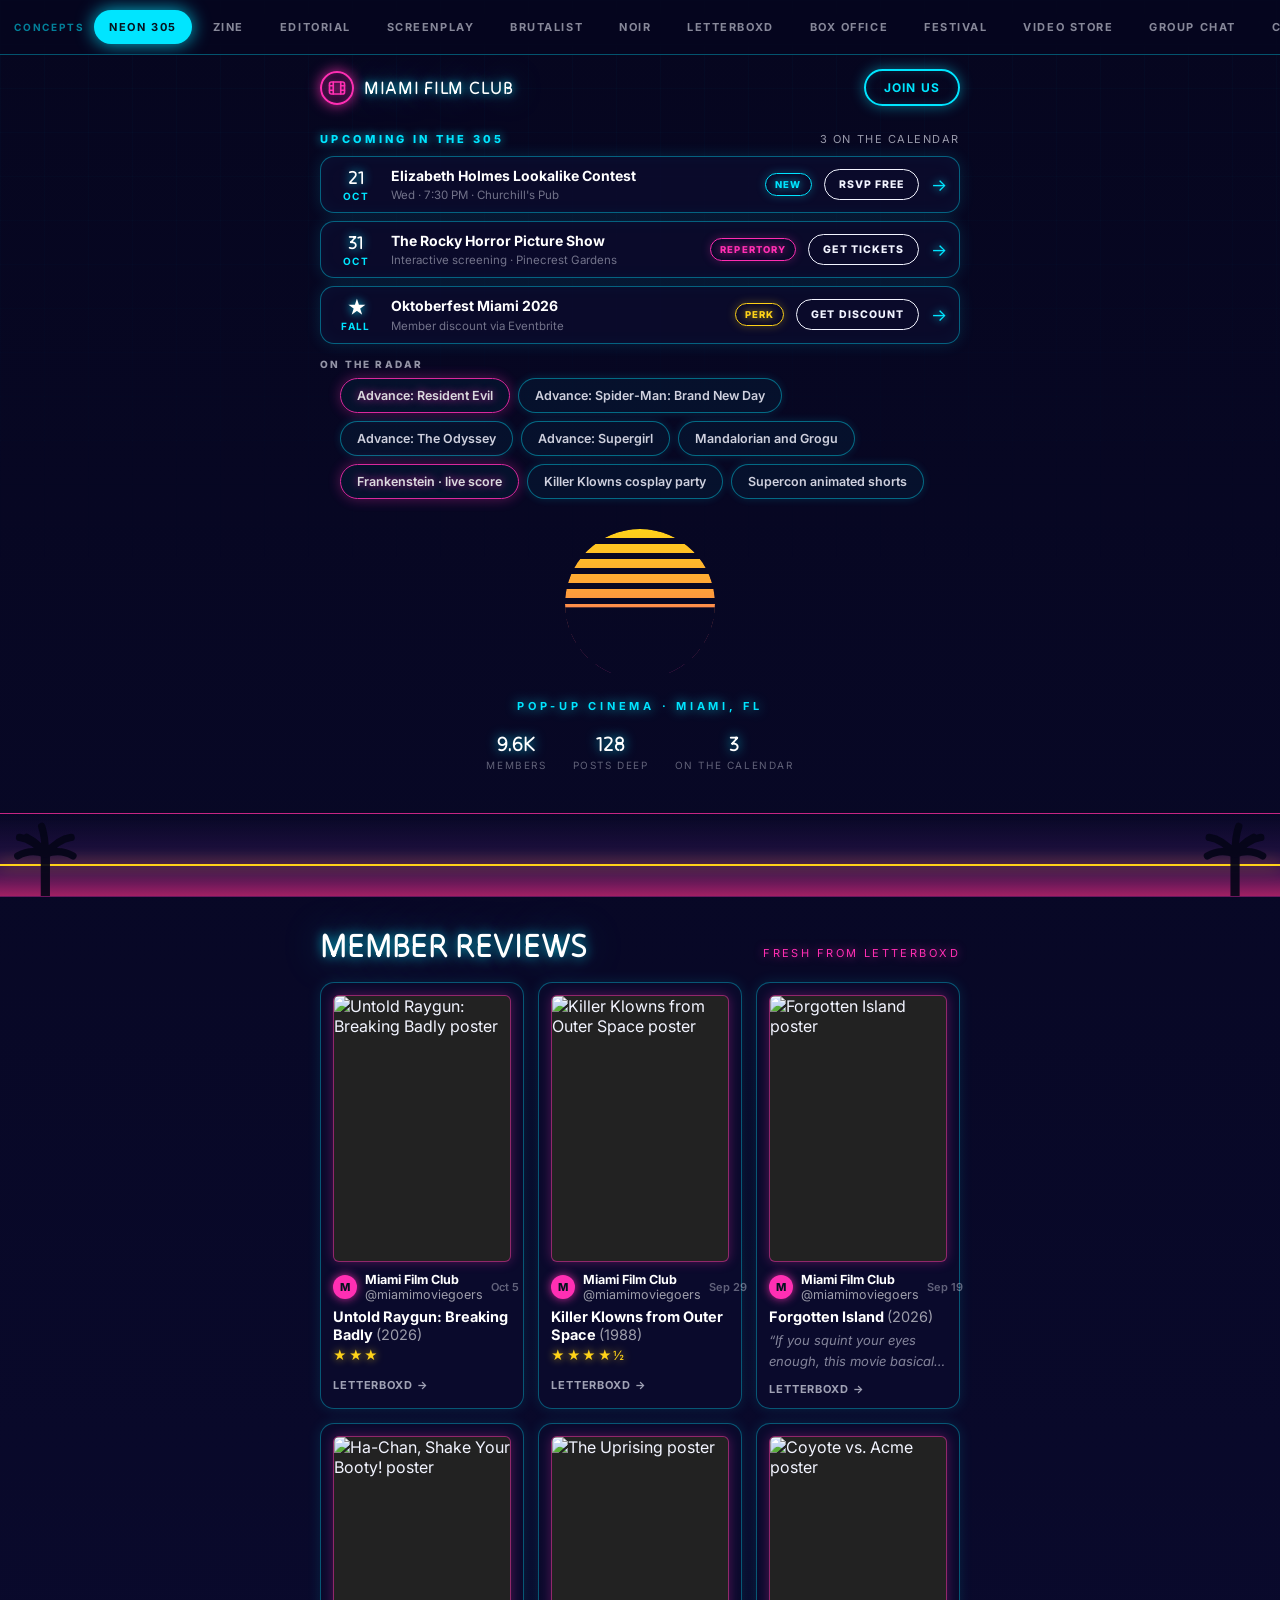
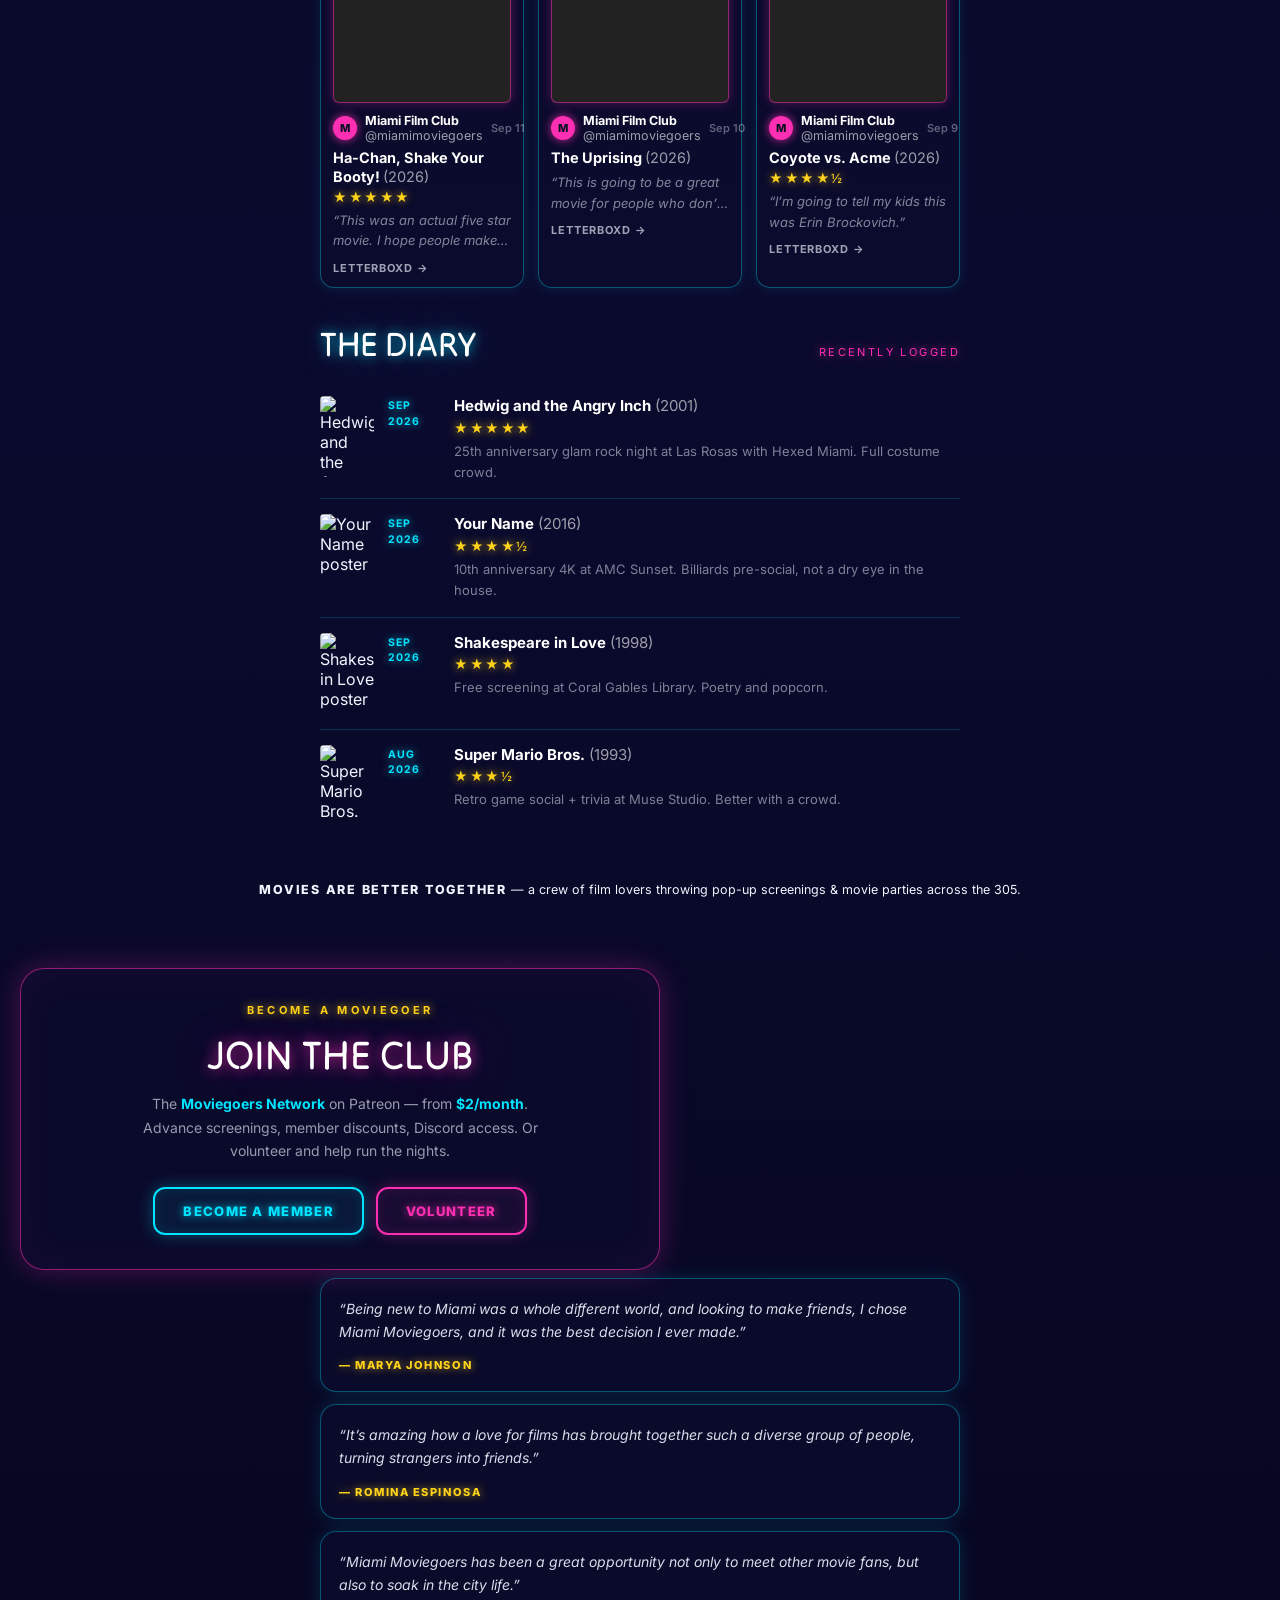
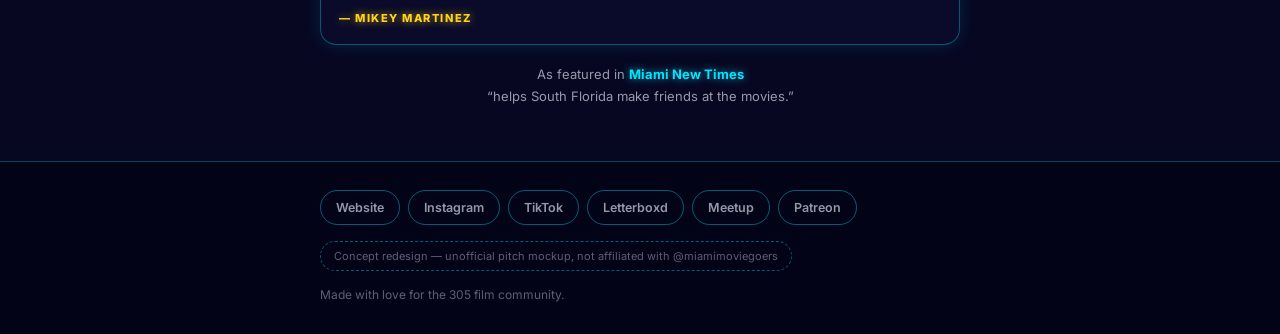
==== commit fe1e6c63: "Content architecture overhaul: kill redundancy across all 16 themes - 'This week in the 305' -> 'Upc" ====
--- a/index.html
+++ b/index.html
@@ -54,8 +54,8 @@
 .d-venue { display: block; font-size: 11.5px; margin-top: 3px; opacity: 0.72; }
 .d-tag { flex: none; font-size: 9.5px; font-weight: 800; letter-spacing: 0.12em; text-transform: uppercase; padding: 5px 9px; border-radius: 999px; }
 .d-go { flex: none; font-size: 17px; }
-/* unified ticket action on dashboard cards — hidden by default, themes opt in */
-.d-ticket { display: none; }
+/* unified ticket action on dashboard cards — visible by default, themes restyle */
+.d-ticket { display: inline-block; flex: none; font-size: 10.5px; font-weight: 800; letter-spacing: 0.1em; text-transform: uppercase; padding: 8px 14px; border-radius: 999px; border: 1px solid currentColor; white-space: nowrap; }
 
 /* diary — layout base */
 .diary-list { display: grid; gap: 0; max-width: 680px; margin: 0 auto; padding: 0 20px; }
@@ -517,12 +517,12 @@
 .theme-screenplay .sec-head { max-width: 680px; margin: 0 auto 16px; padding: 0 20px; }
 .theme-screenplay .sec-head::before { display: block; font-size: 12px; font-weight: 700; letter-spacing: 0.16em; color: var(--red); margin-bottom: 8px; }
 .theme-screenplay #week .sec-head::before, .theme-screenplay .dash-head::before { content: none; }
-.theme-screenplay #upcoming .sec-head::before { content: "INT. UPCOMING NIGHTS - CONTINUOUS"; }
+.theme-screenplay #week .dash-head::after { content:"INT. UPCOMING IN THE 305 - CONTINUOUS"; display:block; width:100%; font-size:11px; font-weight:700; letter-spacing:.2em; text-transform:uppercase; color:var(--faint); margin-top:8px; }
 .theme-screenplay #diary .sec-head::before { content: "INT. PRODUCTION NOTES - LOGGED TAKES"; }
-.theme-screenplay #recent .sec-head::before { content: "INT. RECENT NIGHTS - FLASHBACK"; }
-.theme-screenplay #lists .sec-head::before { content: "INT. THE LISTS - DAY"; }
+
+
 .theme-screenplay #join .sec-head::before { content: "INT. MEMBERSHIP - NIGHT"; }
-.theme-screenplay section.block:not([id]) .sec-head::before { content: "INT. WORD ON THE STREET - LATER"; }
+
 .theme-screenplay .sec-head h2 { font-size: 24px; font-weight: 700; text-transform: uppercase; letter-spacing: 0.03em; }
 .theme-screenplay .sec-head .sub { display: block; margin-top: 6px; font-size: 12.5px; color: var(--faint); }
 .theme-screenplay .sec-head .sub::before { content: "<!-- "; } .theme-screenplay .sec-head .sub::after { content: " -->"; }
@@ -770,12 +770,12 @@
 .theme-noir section.block { position: relative; z-index: 2; padding: 38px 0 10px; }
 .theme-noir .sec-head { max-width: 680px; margin: 0 auto 20px; padding: 0 20px; text-align: center; }
 .theme-noir .sec-head::before { display: block; font-family: "Playfair Display", serif; font-style: italic; font-size: 13px; color: var(--dim); letter-spacing: 0.24em; margin-bottom: 10px; }
-.theme-noir #upcoming .sec-head::before { content: "Chapter One"; }
+
 .theme-noir #diary .sec-head::before { content: "Interlude — the surveillance log"; }
-.theme-noir #recent .sec-head::before { content: "Chapter Two"; }
-.theme-noir #lists .sec-head::before { content: "Chapter Three"; }
+
+
 .theme-noir #join .sec-head::before { content: "Chapter Four"; }
-.theme-noir section.block:not([id]) .sec-head::before { content: "Epilogue"; }
+
 .theme-noir .sec-head h2 { font-family: "Playfair Display", serif; font-style: italic; font-weight: 600; font-size: clamp(32px, 9vw, 50px); color: #f5f5fa; }
 .theme-noir .sec-head .sub { display: block; margin-top: 8px; font-size: 11.5px; letter-spacing: 0.22em; text-transform: uppercase; color: var(--faint); }
 .theme-noir .ev { width: 266px; background: linear-gradient(165deg, #15151c, #0b0b10); border: 1px solid rgba(201,201,212,0.18); border-radius: 4px; box-shadow: 0 26px 60px rgba(0,0,0,0.62); transition: transform .35s ease, box-shadow .35s ease; }
@@ -848,11 +848,14 @@
 /* ================================================================
    MEMBER REVIEWS — community Letterboxd feed (base layout; themed below)
    ================================================================ */
-.rev-list { display: grid; gap: 10px; max-width: 680px; margin: 0 auto; padding: 0 20px; }
-.rev { display: flex; gap: 13px; padding: 12px; align-items: flex-start; }
-.rev-poster { flex: none; width: 62px; aspect-ratio: 2/3; overflow: hidden; border-radius: 6px; background: #222; }
-.rev-poster img { width: 100%; height: 100%; object-fit: cover; }
-.rev-main { flex: 1; min-width: 0; }
+/* reviews — members x movies grid (layout base). Card = member + poster + stars + excerpt; tap to expand. */
+.rev-list { display: grid; grid-template-columns: repeat(auto-fill, minmax(160px, 1fr)); gap: 14px; max-width: 680px; margin: 0 auto; padding: 0 20px; }
+.rev { display: flex; flex-direction: column; padding: 12px; gap: 10px; min-width: 0; }
+.rev-card { all: unset; display: flex; flex-direction: column; gap: 10px; width: 100%; cursor: pointer; font: inherit; color: inherit; text-align: left; box-sizing: border-box; }
+.rev-card:focus-visible { outline: 2px solid currentColor; outline-offset: 3px; border-radius: 6px; }
+.rev-poster { flex: none; width: 100%; aspect-ratio: 2/3; overflow: hidden; border-radius: 6px; background: #222; }
+.rev-poster img { width: 100%; height: 100%; object-fit: cover; display: block; }
+.rev-main { flex: 1; min-width: 0; display: flex; flex-direction: column; }
 .rev-who { display: flex; align-items: center; gap: 8px; margin-bottom: 6px; }
 .rev-avatar { width: 24px; height: 24px; border-radius: 50%; display: grid; place-items: center; font-size: 11px; font-weight: 800; flex: none; font-style: normal; }
 .rev-name { font-size: 12.5px; font-weight: 700; }
@@ -861,7 +864,24 @@
 .rev-film { display: block; font-size: 14.5px; margin-bottom: 4px; line-height: 1.3; }
 .rev-film i { font-style: normal; font-weight: 400; opacity: 0.6; }
 .rev-stars { display: block; margin-bottom: 6px; }
-.rev-text { display: block; font-size: 13px; line-height: 1.6; font-style: italic; opacity: 0.85; }
+.rev-text { display: -webkit-box; -webkit-line-clamp: 2; -webkit-box-orient: vertical; overflow: hidden; font-size: 13px; line-height: 1.6; font-style: italic; opacity: 0.85; }
+.rev.open .rev-text { -webkit-line-clamp: unset; }
+.rev-src { align-self: flex-start; font-size: 11px; font-weight: 700; letter-spacing: 0.08em; text-transform: uppercase; opacity: 0.65; text-decoration: none; color: inherit; }
+.rev-src:hover { opacity: 1; }
+
+/* diary — poster thumbnails (layout base) */
+.de-poster { flex: none; width: 54px; align-self: flex-start; }
+.de-poster img { width: 54px; aspect-ratio: 2/3; object-fit: cover; border-radius: 4px; display: block; }
+
+/* radar strip — on-the-radar chips under the agenda (layout base) */
+.radar { margin-top: 14px; }
+.radar-label { display: block; font-size: 10px; font-weight: 800; letter-spacing: 0.22em; text-transform: uppercase; opacity: 0.6; margin-bottom: 8px; }
+.radar .chips { display: flex; flex-wrap: wrap; gap: 8px; }
+.chip { font-size: 11px; font-weight: 600; padding: 7px 12px; border-radius: 999px; border: 1px solid currentColor; opacity: 0.85; white-space: nowrap; }
+
+/* manifesto ribbon — one-line slogan (layout base) */
+.manifesto-ribbon { text-align: center; padding: 30px 20px 8px; font-size: 12.5px; line-height: 1.7; opacity: 0.7; }
+.manifesto-ribbon strong { font-weight: 800; letter-spacing: 0.14em; text-transform: uppercase; }
 
 /* neon reviews */
 .theme-neon .rev { background: rgba(12,12,46,0.8); border: 1px solid rgba(0,229,255,0.35); border-radius: 14px; box-shadow: 0 0 14px rgba(0,229,255,0.12); transition: transform .22s ease, box-shadow .3s ease; }
@@ -952,15 +972,14 @@
 .theme-letterboxd .head-cta { font-size:12px; font-weight:700; color:#fff; background:var(--green); border-radius:4px; padding:9px 16px; transition:background .2s ease; }
 .theme-letterboxd .head-cta:hover { background:#00d636; }
 .theme-letterboxd #week { order:3; }
-.theme-letterboxd #diary { order:4; }
-.theme-letterboxd .hero { order:5; }
-.theme-letterboxd #reviews { order:6; }
-.theme-letterboxd #recent { order:7; }
-.theme-letterboxd #lists { order:8; }
-.theme-letterboxd #join { order:9; }
-.theme-letterboxd section.block:not([id]) { order:10; }
+.theme-letterboxd #reviews { order:4; }
+.theme-letterboxd #diary { order:5; }
+.theme-letterboxd .hero { order:6; }
+.theme-letterboxd .manifesto-ribbon { order:7; }
+.theme-letterboxd #join { order:8; }
+
 .theme-letterboxd footer { order:11; }
-.theme-letterboxd #upcoming { display:none; }
+
 /* dashboard — LB-style list rows with green ticket buttons */
 .theme-letterboxd .dash-title { font-size:14px; font-weight:800; letter-spacing:-.01em; color:#fff; }
 .theme-letterboxd .dash-count { font-size:10.5px; font-weight:700; letter-spacing:.14em; text-transform:uppercase; color:var(--dim); }
@@ -1009,7 +1028,7 @@
 .theme-letterboxd .rev-stars { color:var(--green); }
 .theme-letterboxd .rev-text { color:var(--ink); font-size:13px; }
 /* recent — dense poster GRID */
-.theme-letterboxd #recent .rail { display:grid; grid-template-columns:repeat(auto-fill,minmax(116px,1fr)); gap:14px 12px; overflow:visible; padding:0 20px 16px; }
+
 .theme-letterboxd .rn { width:auto; }
 .theme-letterboxd .rn .p { width:100%; aspect-ratio:2/3; border-radius:6px; border:1px solid rgba(0,0,0,.55); background:var(--panel); margin-bottom:8px; transition:transform .2s ease, border-color .2s ease; }
 .theme-letterboxd .rn:hover .p { transform:translateY(-3px); border-color:var(--green); }
@@ -1068,7 +1087,7 @@
 .theme-kiosk .brand .name { font-family:"Bebas Neue", sans-serif; font-size:22px; letter-spacing:.06em; color:#fff; }
 .theme-kiosk .head-cta { font-size:12px; font-weight:800; text-transform:uppercase; letter-spacing:.1em; color:#fff; background:var(--red); border-radius:8px; padding:11px 18px; box-shadow:0 4px 18px rgba(228,0,43,.4); transition:transform .12s ease; }
 .theme-kiosk .head-cta:active { transform:scale(.95); }
-.theme-kiosk #upcoming { display:none; }
+
 /* dashboard — showtime selector */
 .theme-kiosk #week { padding-bottom:80px; }
 .theme-kiosk .dash-title { font-family:"Bebas Neue", sans-serif; font-size:26px; letter-spacing:.08em; color:#fff; }
@@ -1168,7 +1187,7 @@
 
 /* ================================================================
    CONCEPT 9 — FESTIVAL · the program guide
-   Warm paper, crimson serif: #upcoming is the October program.
+   Warm paper, crimson serif: the #week agenda is the October program.
    ================================================================ */
 .theme-festival { --paper:#f7f3ea; --ink:#1a1a1a; --crimson:#b3001b; --gold:#8a6d2f;
   display:flex; flex-direction:column;
@@ -1184,34 +1203,30 @@
 .theme-festival .brand .name::before { content:"MFC · "; color:var(--crimson); }
 .theme-festival .head-cta { font-style:normal; font-family:"Inter", sans-serif; font-size:12px; font-weight:700; letter-spacing:.1em; text-transform:uppercase; color:#fff; background:var(--crimson); border-radius:999px; padding:10px 18px; transition:transform .15s ease; }
 .theme-festival .head-cta:active { transform:scale(.95); }
-.theme-festival #week { display:none; }
-.theme-festival #upcoming { order:3; }
+.theme-festival #week { order:3; }
 .theme-festival .hero { order:4; }
-.theme-festival #diary { order:5; }
-.theme-festival #reviews { order:6; }
-.theme-festival #recent { order:7; }
-.theme-festival #lists { order:8; }
-.theme-festival #join { order:9; }
-.theme-festival section.block:not([id]) { order:10; }
-.theme-festival footer { order:11; }
-/* program masthead */
-.theme-festival #upcoming .sec-head { text-align:center; }
-.theme-festival #upcoming .sec-head h2 { font-size:0; line-height:0; }
-.theme-festival #upcoming .sec-head h2::after { content:"PROGRAM — OCTOBER"; font-size:clamp(30px,8.5vw,46px); line-height:1.1; font-weight:600; letter-spacing:.02em; color:var(--ink); }
-.theme-festival #upcoming .sec-head .sub { font-style:normal; font-family:"Inter", sans-serif; font-size:11px; font-weight:700; letter-spacing:.3em; text-transform:uppercase; color:var(--crimson); }
+.theme-festival #reviews { order:5; }
+.theme-festival #diary { order:6; }
+.theme-festival .manifesto-ribbon { order:7; }
+.theme-festival #join { order:8; }
+.theme-festival footer { order:9; }
+/* program masthead — the agenda is the October program */
+.theme-festival #week .dash-head { display:block; text-align:center; margin-bottom:6px; }
+.theme-festival #week .dash-title { font-size:0; line-height:0; }
+.theme-festival #week .dash-title::after { content:"PROGRAM \2014 OCTOBER"; font-size:clamp(30px,8.5vw,46px); line-height:1.1; font-weight:600; letter-spacing:.02em; color:var(--ink); }
+.theme-festival #week .dash-count { display:block; margin-top:8px; font-style:normal; font-family:"Inter", sans-serif; font-size:11px; font-weight:700; letter-spacing:.3em; text-transform:uppercase; color:var(--crimson); }
 /* program entries — numbered vertical stack */
-.theme-festival #upcoming .rail { display:grid; grid-template-columns:1fr; gap:0; overflow:visible; padding:0 20px 10px; counter-reset:film; }
-.theme-festival #upcoming .ev { width:auto; counter-increment:film; position:relative; background:transparent; border:0; border-bottom:1px solid rgba(26,26,26,.18); border-radius:0; padding:18px 0 18px 62px; }
-.theme-festival #upcoming .ev::before { content:counter(film, decimal-leading-zero); position:absolute; left:0; top:18px; font-style:normal; font-family:"Inter", sans-serif; font-weight:800; font-size:13px; letter-spacing:.08em; color:var(--crimson); border-bottom:2px solid var(--crimson); padding-bottom:5px; }
-.theme-festival #upcoming .ev .art { display:none; }
-.theme-festival #upcoming .ev .body { padding:0; }
-.theme-festival #upcoming .ev h3 { font-size:24px; font-weight:600; line-height:1.2; margin-bottom:8px; }
-.theme-festival #upcoming .ev .meta { display:grid; gap:5px; margin-bottom:12px; }
-.theme-festival #upcoming .ev .mrow { display:flex; align-items:center; gap:8px; font-style:normal; font-family:"Inter", sans-serif; font-size:13px; font-weight:600; color:var(--ink); }
-.theme-festival #upcoming .ev .mrow:first-child { color:var(--crimson); font-weight:800; font-size:14px; letter-spacing:.05em; text-transform:uppercase; }
-.theme-festival #upcoming .ev .mrow svg { display:none; }
-.theme-festival #upcoming .btn { display:inline-block; font-style:normal; font-family:"Inter", sans-serif; font-size:12px; font-weight:700; letter-spacing:.12em; text-transform:uppercase; color:var(--crimson); border:2px solid var(--crimson); border-radius:999px; padding:10px 22px; margin-top:2px; transition:background .2s ease, color .2s ease; }
-.theme-festival #upcoming .btn:hover { background:var(--crimson); color:#fff; }
+.theme-festival #week .dash-list { counter-reset:film; display:grid; gap:0; padding:0 0 10px; }
+.theme-festival #week .dash-item { counter-increment:film; position:relative; background:transparent; border:0; border-bottom:1px solid rgba(26,26,26,.18); border-radius:0; padding:18px 0 18px 62px; }
+.theme-festival #week .dash-item::before { content:counter(film, decimal-leading-zero); position:absolute; left:0; top:18px; font-style:normal; font-family:"Inter", sans-serif; font-weight:800; font-size:13px; letter-spacing:.08em; color:var(--crimson); border-bottom:2px solid var(--crimson); padding-bottom:5px; }
+.theme-festival #week .d-date b { font-style:normal; font-family:"Inter", sans-serif; font-weight:800; font-size:20px; color:var(--ink); }
+.theme-festival #week .d-date i { font-style:normal; font-family:"Inter", sans-serif; font-size:10px; font-weight:700; letter-spacing:.2em; color:var(--crimson); }
+.theme-festival #week .d-name { font-size:22px; font-weight:600; line-height:1.25; color:var(--ink); margin-bottom:4px; }
+.theme-festival #week .d-venue { font-style:normal; font-family:"Inter", sans-serif; font-size:13px; font-weight:600; color:var(--crimson); letter-spacing:.04em; text-transform:uppercase; }
+.theme-festival #week .d-tag { display:none; }
+.theme-festival #week .d-go { display:none; }
+.theme-festival #week .d-ticket { display:inline-block; font-style:normal; font-family:"Inter", sans-serif; font-size:12px; font-weight:700; letter-spacing:.12em; text-transform:uppercase; color:var(--crimson); border:2px solid var(--crimson); border-radius:999px; padding:10px 22px; }
+.theme-festival #week .radar { border-top:1px solid rgba(26,26,26,.18); padding-top:16px; }
 /* hero */
 .theme-festival .hero { text-align:center; padding:22px 20px 20px; max-width:680px; margin:0 auto; }
 .theme-festival .kicker { font-style:normal; font-family:"Inter", sans-serif; font-size:11px; font-weight:700; letter-spacing:.32em; text-transform:uppercase; color:var(--gold); margin-bottom:10px; }
@@ -1310,7 +1325,17 @@
 .theme-vhs .brand .name { font-size:17px; color:#fff; text-shadow:0 0 12px rgba(255,47,179,.9); letter-spacing:.02em; }
 .theme-vhs .head-cta { font-size:11px; letter-spacing:.08em; color:#0f0f22; background:var(--lime); border-radius:8px; padding:10px 18px; box-shadow:0 0 16px rgba(182,255,0,.5); transition:transform .12s ease; }
 .theme-vhs .head-cta:active { transform:scale(.94); }
-.theme-vhs #week { display:none; }
+/* #week — the new-releases shelf, VHS boxes */
+.theme-vhs .dash-item { background:#101024; border:2px solid rgba(0,229,255,.25); border-radius:6px; box-shadow:inset 6px 0 0 rgba(255,255,255,.1); transition:transform .2s ease, border-color .2s ease, box-shadow .2s ease; }
+.theme-vhs .dash-item:hover { transform:translateY(-3px); border-color:var(--pink); box-shadow:0 0 20px rgba(255,47,179,.3); }
+.theme-vhs .d-name { color:#fff; }
+.theme-vhs .d-venue { color:rgba(240,240,255,.65); }
+.theme-vhs .d-date b { color:#fff; }
+.theme-vhs .d-date i { color:var(--cyan); }
+.theme-vhs .d-tag { color:var(--lime); border-color:var(--lime); }
+.theme-vhs .d-go { color:var(--pink); }
+.theme-vhs .d-ticket { color:#0f0f22; background:var(--cyan); border:0; box-shadow:0 0 14px rgba(0,229,255,.45); }
+.theme-vhs .de-poster img { border:2px solid #2a2a4a; filter:saturate(.35) brightness(.85) contrast(1.05); }
 /* hero — store signage */
 .theme-vhs .hero { position:relative; z-index:2; text-align:center; padding:calc(var(--sat) + 26px) 20px 24px; max-width:680px; margin:0 auto; }
 .theme-vhs .kicker { font-size:11px; letter-spacing:.3em; text-transform:uppercase; color:var(--cyan); text-shadow:0 0 10px rgba(0,229,255,.8); margin-bottom:14px; }
@@ -1325,22 +1350,6 @@
 .theme-vhs .sec-head h2 { font-size:clamp(20px,6vw,28px); color:#fff; text-shadow:0 0 12px rgba(0,229,255,.8); }
 .theme-vhs .sec-head h2::before { content:"▸ "; color:var(--pink); }
 .theme-vhs .sec-head .sub { display:block; margin-top:6px; font-size:10px; letter-spacing:.24em; text-transform:uppercase; color:var(--lime); }
-/* #upcoming — the new-releases shelf, VHS boxes */
-.theme-vhs .ev { width:230px; background:#101024; border-radius:6px; overflow:hidden; border:2px solid rgba(0,229,255,.25); transition:transform .2s ease, border-color .2s ease; }
-.theme-vhs .ev:hover { transform:translateY(-5px) rotate(-1deg); border-color:var(--pink); box-shadow:0 0 20px rgba(255,47,179,.3); }
-.theme-vhs .ev .art { height:170px; margin:10px 10px 0; border-radius:6px; border:3px solid #2a2a4a; background:#05051a;
-  box-shadow:inset 9px 0 0 rgba(255,255,255,.14), inset -9px 0 0 rgba(0,0,0,.55); }
-.theme-vhs .ev .art img { filter:saturate(1.3) contrast(1.05); }
-.theme-vhs .ev .tag { top:18px; left:20px; font-size:9px; letter-spacing:.14em; text-transform:uppercase; color:#0f0f22; background:var(--lime); border-radius:4px; padding:5px 10px; }
-.theme-vhs .ev .poster-art { position:absolute; inset:0; display:grid; place-items:center; text-align:center; font-size:22px; line-height:1.25; color:#fff; padding:14px;
-  background:radial-gradient(120% 120% at 50% 20%, #2c2c5e 0%, #101024 75%); text-shadow:0 0 10px rgba(255,47,179,.8); }
-.theme-vhs .ev .body { padding:14px 14px 16px; }
-.theme-vhs .ev h3 { font-size:15px; line-height:1.3; color:#fff; margin-bottom:10px; }
-.theme-vhs .ev .meta { display:grid; gap:5px; margin-bottom:13px; }
-.theme-vhs .ev .mrow { display:flex; align-items:center; gap:7px; font-size:10px; line-height:1.7; color:rgba(240,240,255,.65); }
-.theme-vhs .ev .mrow svg { width:13px; height:13px; color:var(--cyan); flex:none; }
-.theme-vhs .btn { display:block; text-align:center; font-size:11px; letter-spacing:.08em; color:#0f0f22; background:var(--cyan); border-radius:8px; padding:12px; box-shadow:0 0 14px rgba(0,229,255,.45); transition:transform .12s ease; }
-.theme-vhs .btn:active { transform:scale(.95); }
 /* diary */
 .theme-vhs .diary-entry { border-bottom:2px solid rgba(255,47,179,.25); align-items:baseline; }
 .theme-vhs .diary-entry:last-child { border-bottom:0; }
@@ -1357,17 +1366,6 @@
 .theme-vhs .rev-film { color:#fff; font-size:13.5px; }
 .theme-vhs .rev-stars { color:var(--lime); text-shadow:0 0 8px rgba(182,255,0,.6); }
 .theme-vhs .rev-text { color:rgba(240,240,255,.65); font-size:11.5px; }
-/* #recent — the PREVIOUSLY RENTED shelf, slightly desaturated */
-.theme-vhs #recent .sec-head h2 { font-size:0; line-height:0; }
-.theme-vhs #recent .sec-head h2::before { content:none; }
-.theme-vhs #recent .sec-head h2::after { content:"PREVIOUSLY RENTED"; font-size:clamp(20px,6vw,28px); line-height:1.2; color:#fff; text-shadow:0 0 12px rgba(0,229,255,.8); }
-.theme-vhs .rn { width:148px; }
-.theme-vhs .rn .p { width:148px; aspect-ratio:2/3; border-radius:6px; border:3px solid #2a2a4a; background:#05051a; margin-bottom:9px; box-shadow:inset 6px 0 0 rgba(255,255,255,.1); transition:transform .2s ease; }
-.theme-vhs .rn:hover .p { transform:translateY(-4px); border-color:var(--cyan); }
-.theme-vhs .rn .p img { filter:saturate(.35) brightness(.85) contrast(1.05); }
-.theme-vhs .rn h4 { font-size:12.5px; color:#fff; margin-bottom:4px; line-height:1.3; }
-.theme-vhs .rn .stars { color:var(--cyan); margin-bottom:5px; }
-.theme-vhs .rn .d { font-size:10px; color:rgba(240,240,255,.55); line-height:1.7; }
 /* lists */
 .theme-vhs .chips { display:flex; flex-wrap:wrap; gap:10px; padding:0 20px; max-width:680px; margin:0 auto; }
 .theme-vhs .chip { font-size:10.5px; color:var(--ink); border:2px solid rgba(0,229,255,.4); border-radius:6px; padding:9px 14px; background:rgba(0,229,255,.06); transition:transform .15s ease; }
@@ -1411,7 +1409,7 @@
    CONCEPT 7 — GROUP CHAT · planning movie night over iMessage
    The club thread as an iPhone group chat: incoming bubbles, an
    "I'm in" tapback pill, the diary as the chat log, #join as the
-   RSVP poll. Hero + #upcoming hidden — events live in the thread.
+   RSVP poll. Hero hidden — events live in the thread.
    ================================================================ */
 .theme-groupchat { --blue: #007aff; --green: #34c759; --grey: #8e8e93; --line: #e5e5ea;
   background: #f2f2f7; color: #1a1a1a;
@@ -1427,7 +1425,7 @@
 .theme-groupchat .brand .mark svg { stroke: #fff; }
 .theme-groupchat .brand .name { font-weight: 800; font-size: 17px; letter-spacing: -0.01em; }
 .theme-groupchat .head-cta { font-size: 14px; font-weight: 600; color: var(--blue); }
-.theme-groupchat .hero, .theme-groupchat #upcoming { display: none; }
+.theme-groupchat .hero, 
 /* dashboard — the group thread */
 .theme-groupchat .dash-head { align-items: center; margin-bottom: 12px; }
 .theme-groupchat .dash-title { font-size: 17px; font-weight: 800; letter-spacing: -0.01em; }
@@ -1524,7 +1522,7 @@
    CONCEPT 8 — CALENDAR · the iOS agenda
    Clean white, giant date numerals, a red today-dot on the nearest
    event, and a timeline rail down the left of the agenda. Hero +
-   #upcoming hidden — the agenda is the event surface. The diary is
+   the agenda is the event surface. The diary is
    kept as a muted "past events" list, no duplication.
    ================================================================ */
 .theme-calendar { --red: #ff3b30; --grey: #8e8e93; --line: #e5e5ea; --ink: #1a1a1a;
@@ -1541,7 +1539,7 @@
 .theme-calendar .brand .mark svg { stroke: #fff; }
 .theme-calendar .brand .name { font-weight: 800; font-size: 17px; letter-spacing: -0.01em; }
 .theme-calendar .head-cta { font-size: 14px; font-weight: 600; color: var(--red); }
-.theme-calendar .hero, .theme-calendar #upcoming { display: none; }
+.theme-calendar .hero, 
 /* dashboard — agenda with timeline rail */
 .theme-calendar .dash-head { margin-bottom: 4px; }
 .theme-calendar .dash-title { font-size: 22px; font-weight: 800; letter-spacing: -0.02em; }
@@ -1622,7 +1620,7 @@
    CONCEPT 9 — MARQUEE · the cinema sign at night
    The hero becomes a changeable-letter marquee board ringed with
    chasing amber bulbs; the dashboard rows are lit board rows and
-   the ticket pill glows. #upcoming hidden — the board is the event
+   the ticket pill glows. The board is the event
    surface. The ticker strip is opted in as the bulb-row marquee.
    ================================================================ */
 .theme-marquee { --amber: #ffb000; --cream: #ffe9c4; --board: #150903; --ink: #0d0208;
@@ -1639,7 +1637,7 @@
 .theme-marquee .brand .mark svg { stroke: var(--amber); }
 .theme-marquee .brand .name { font-family: "Bebas Neue", sans-serif; font-size: 22px; letter-spacing: 0.12em; color: var(--amber); text-shadow: 0 0 10px rgba(255,176,0,0.7); }
 .theme-marquee .head-cta { font-family: "Bebas Neue", sans-serif; font-size: 15px; letter-spacing: 0.14em; color: var(--amber); border: 2px solid var(--amber); border-radius: 8px; padding: 8px 18px; box-shadow: 0 0 12px rgba(255,176,0,0.35), inset 0 0 8px rgba(255,176,0,0.12); }
-.theme-marquee #upcoming { display: none; }
+
 /* chasing-bulb ticker */
 .theme-marquee .marquee-strip { display: block; position: relative; z-index: 2; background: #000; border-top: 1px solid rgba(255,176,0,0.4); border-bottom: 1px solid rgba(255,176,0,0.4); }
 .theme-marquee .marquee-strip::before, .theme-marquee .marquee-strip::after { content: ""; position: absolute; left: 0; right: 0; height: 8px; pointer-events: none;
@@ -1809,7 +1807,7 @@
 .theme-stubs .sec-head { max-width: 680px; margin: 0 auto 16px; padding: 0 20px; display: flex; align-items: baseline; justify-content: space-between; gap: 10px; }
 .theme-stubs .sec-head h2 { font-family: "Special Elite", cursive; font-size: clamp(24px, 7vw, 34px); }
 .theme-stubs .sec-head .sub { font-size: 11px; font-weight: 700; letter-spacing: 0.2em; text-transform: uppercase; color: var(--red); white-space: nowrap; }
-.theme-stubs #upcoming { display: none; }
+
 /* diary — margin-scribbled log pages */
 .theme-stubs .diary-entry { border-bottom: 2px dashed var(--line); }
 .theme-stubs .diary-entry:last-child { border-bottom: 0; }
@@ -1827,8 +1825,8 @@
 .theme-stubs .rev-text { color: var(--faint); }
 .theme-stubs .rev-date { color: var(--faint); }
 /* recent nights — THE COLLECTION: kept, creased, slightly faded */
-.theme-stubs #recent .sec-head h2 { font-size: 0; }
-.theme-stubs #recent .sec-head h2::after { content: "THE COLLECTION"; font-family: "Special Elite", cursive; font-size: clamp(24px, 7vw, 34px); }
+.theme-stubs #diary .sec-head h2 { font-size: 0; }
+.theme-stubs #diary .sec-head h2::after { content: "THE COLLECTION"; font-family: "Special Elite", cursive; font-size: clamp(24px, 7vw, 34px); }
 .theme-stubs .rn { width: 150px; opacity: 0.88; filter: sepia(0.25); }
 .theme-stubs .rn .p { width: 150px; aspect-ratio: 2/3; border: 1px solid var(--line); background: var(--stub); margin-bottom: 10px; box-shadow: 0 4px 0 rgba(43,33,24,0.1); }
 .theme-stubs .rn .p img { filter: sepia(0.4) contrast(0.98); }
@@ -1944,11 +1942,11 @@
 .theme-booth .sec-head::before { display: block; font-size: 11px; font-weight: 700; color: var(--faint); margin-bottom: 8px; }
 .theme-booth #diary .sec-head::before { content: "// PROJECTION BOOTH"; }
 .theme-booth #reviews .sec-head::before { content: "// MEMBER TRANSMISSIONS"; }
-.theme-booth #lists .sec-head::before { content: "// QUEUED PRINTS"; }
+
 .theme-booth section.block:not([id]) .sec-head::before { content: "// SIGNAL REPORTS"; }
 .theme-booth .sec-head h2 { font-family: "Courier Prime", monospace; font-size: clamp(24px, 7vw, 34px); font-weight: 700; color: #eafff0; text-shadow: 0 0 14px rgba(51,255,102,0.5); }
 .theme-booth .sec-head .sub { display: block; margin-top: 6px; font-size: 11px; color: var(--dim); }
-.theme-booth #upcoming { display: none; }
+
 /* diary — the screening LOG */
 .theme-booth #diary .sec-head h2 { font-size: 0; }
 .theme-booth #diary .sec-head h2::after { content: "LOG"; font-family: "Courier Prime", monospace; font-size: clamp(24px, 7vw, 34px); font-weight: 700; color: #eafff0; text-shadow: 0 0 14px rgba(51,255,102,0.5); }
@@ -2080,7 +2078,7 @@
 .theme-boarding .sec-head { max-width: 680px; margin: 0 auto 16px; padding: 0 20px; display: flex; align-items: baseline; justify-content: space-between; gap: 10px; }
 .theme-boarding .sec-head h2 { font-family: "Archivo", sans-serif; font-weight: 900; font-size: clamp(26px, 7.5vw, 38px); letter-spacing: -0.02em; }
 .theme-boarding .sec-head .sub { font-size: 11px; font-weight: 700; letter-spacing: 0.2em; text-transform: uppercase; color: var(--blue); white-space: nowrap; }
-.theme-boarding #upcoming { display: none; }
+
 /* diary — the flight log */
 .theme-boarding .diary-entry { border-bottom: 1px solid var(--line); }
 .theme-boarding .diary-entry:last-child { border-bottom: 0; }
@@ -2099,8 +2097,8 @@
 .theme-boarding .rev-stars { color: var(--blue); }
 .theme-boarding .rev-text { color: var(--dim); }
 /* recent — past flights */
-.theme-boarding #recent .sec-head h2 { font-size: 0; }
-.theme-boarding #recent .sec-head h2::after { content: "PAST FLIGHTS"; font-family: "Archivo", sans-serif; font-weight: 900; font-size: clamp(26px, 7.5vw, 38px); letter-spacing: -0.02em; }
+.theme-boarding #diary .sec-head h2 { font-size: 0; }
+.theme-boarding #diary .sec-head h2::after { content: "PAST FLIGHTS"; font-family: "Archivo", sans-serif; font-weight: 900; font-size: clamp(26px, 7.5vw, 38px); letter-spacing: -0.02em; }
 .theme-boarding .rn { width: 148px; }
 .theme-boarding .rn .p { width: 148px; aspect-ratio: 2/3; border-radius: 12px; background: #dbe4ef; margin-bottom: 10px; box-shadow: 0 8px 20px rgba(15,30,51,0.12); transition: transform .25s ease; }
 .theme-boarding .rn:hover .p { transform: translateY(-5px); }
@@ -2173,7 +2171,7 @@
   <button class="tab" data-theme="theme-boarding">Boarding</button>
 </div></div>
 
-<div class="marquee-strip" aria-hidden="true"><div class="marquee-track"><span>THIS WEEK IN THE 305</span><span>★</span><span>ELIZABETH HOLMES LOOKALIKE CONTEST · OCT 21 · CHURCHILL'S PUB</span><span>★</span><span>ROCKY HORROR · PINECREST GARDENS</span><span>★</span><span>OKTOBERFEST MIAMI 2026</span><span>★</span><span>THIS WEEK IN THE 305</span><span>★</span><span>ELIZABETH HOLMES LOOKALIKE CONTEST · OCT 21 · CHURCHILL'S PUB</span><span>★</span><span>ROCKY HORROR · PINECREST GARDENS</span><span>★</span><span>OKTOBERFEST MIAMI 2026</span><span>★</span></div></div>
+<div class="marquee-strip" aria-hidden="true"><div class="marquee-track"><span>UPCOMING IN THE 305</span><span>★</span><span>ELIZABETH HOLMES LOOKALIKE CONTEST · OCT 21 · CHURCHILL'S PUB</span><span>★</span><span>ROCKY HORROR · PINECREST GARDENS</span><span>★</span><span>OKTOBERFEST MIAMI 2026</span><span>★</span><span>UPCOMING IN THE 305</span><span>★</span><span>ELIZABETH HOLMES LOOKALIKE CONTEST · OCT 21 · CHURCHILL'S PUB</span><span>★</span><span>ROCKY HORROR · PINECREST GARDENS</span><span>★</span><span>OKTOBERFEST MIAMI 2026</span><span>★</span></div></div>
 
 <header class="site-head"><div class="wrap">
   <a class="brand" href="#top">
@@ -2186,7 +2184,7 @@
 <!-- DASHBOARD: don't-miss-anything agenda. New events + repertory, scannable in seconds. -->
 <section class="dash" id="week">
   <div class="dash-head">
-    <span class="dash-title">This week in the 305</span>
+    <span class="dash-title">Upcoming in the 305</span>
     <span class="dash-count">3 on the calendar</span>
   </div>
   <div class="dash-list">
@@ -2212,13 +2210,24 @@
       <span class="d-go">→</span>
     </a>
   </div>
+  <div class="radar rv">
+    <span class="radar-label">On the radar</span>
+    <div class="chips">
+      <span class="chip hot">Advance: Resident Evil</span>
+      <span class="chip">Advance: Spider-Man: Brand New Day</span>
+      <span class="chip">Advance: The Odyssey</span>
+      <span class="chip">Advance: Supergirl</span>
+      <span class="chip">Mandalorian and Grogu</span>
+      <span class="chip hot">Frankenstein · live score</span>
+      <span class="chip">Killer Klowns cosplay party</span>
+      <span class="chip">Supercon animated shorts</span>
+    </div>
+  </div>
 </section>
 
 <section class="hero" id="top">
   <div class="sun" aria-hidden="true"></div>
   <div class="kicker">Pop-up cinema · Miami, FL</div>
-  <h1 class="ransom"><span class="w1">MOVIES</span> <span class="w2">ARE</span> <span class="w3 blood">BETTER</span> <span class="w4 scripty">TOGETHER.</span></h1>
-  <p class="sub">A crew of film lovers throwing <strong>pop-up screenings and movie parties</strong> across the 305 — horror nights, cosplay crowds, glitter, cult classics. Grab a ticket, show up, talk movies with people who get it.</p>
   <div class="stats">
     <span class="stat"><b>9.6K</b><i>members</i></span>
     <span class="stat"><b>128</b><i>posts deep</i></span>
@@ -2232,50 +2241,83 @@
   <svg class="right" viewBox="0 0 120 100"><rect x="53" y="46" width="10" height="54" rx="5" fill="#050518"/><path d="M58 50 Q42 44 28 52 M58 50 Q74 44 88 52 M58 50 Q44 34 30 32 M58 50 Q72 34 86 32 M58 50 Q58 32 54 20 M58 50 Q50 38 38 32" stroke="#050518" stroke-width="8" fill="none" stroke-linecap="round"/></svg>
 </div>
 
-<section class="block" id="upcoming">
-  <div class="sec-head"><h2>UPCOMING NIGHTS</h2><span class="sub">tickets live now</span></div>
-  <div class="rail">
-    <article class="ev rv">
-      <div class="art">
-        <img src="https://m.media-amazon.com/images/M/MV5BOTg2YzY5ZGYtNDk1My00N2Q2LWFhN2YtZWU5YTkzODIyZGRmXkEyXkFqcGc@._V1_SX300.jpg" alt="The Rocky Horror Picture Show poster" loading="eager">
-        <span class="tag">Interactive screening</span>
-      </div>
-      <div class="body">
-        <h3>The Rocky Horror Picture Show</h3>
-        <div class="meta">
-          <div class="mrow"><svg viewBox="0 0 24 24" fill="none" stroke="currentColor" stroke-width="2" stroke-linecap="round"><rect x="3" y="5" width="18" height="16" rx="3"/><path d="M3 10h18M8 3v4M16 3v4"/></svg>Oct 31 · on sale now</div>
-          <div class="mrow"><svg viewBox="0 0 24 24" fill="none" stroke="currentColor" stroke-width="2" stroke-linecap="round" stroke-linejoin="round"><path d="M20 10c0 6-8 12-8 12S4 16 4 10a8 8 0 1116 0z"/><circle cx="12" cy="10" r="3"/></svg>Pinecrest Gardens</div>
-        </div>
-        <a class="btn" href="https://pinecrestgardens.vbotickets.com/event/The_Rocky_Horror_Picture_Show/203409" target="_blank" rel="noopener">Get tickets</a>
-      </div>
+
+
+<!-- MEMBER REVIEWS: the social heartbeat — members x movies grid.
+     Baked in from Letterboxd RSS at build time.
+     Feed: https://letterboxd.com/miamimoviegoers/rss/ (54 entries, fetched 2026-10-06).
+     To refresh: curl each member RSS in LB_MEMBERS (see script below) and re-bake these cards.
+     Full recipe: tools/refresh-reviews.md -->
+<section class="block" id="reviews">
+  <div class="sec-head"><h2>MEMBER REVIEWS</h2><span class="sub">fresh from Letterboxd</span></div>
+  <div class="rev-list">
+    <article class="rev rv">
+      <button class="rev-card" aria-expanded="false" aria-label="Expand review of Untold Raygun: Breaking Badly">
+        <span class="rev-poster"><img src="https://a.ltrbxd.com/resized/film-poster/1/6/0/5/4/5/6/1605456-untold-raygun-breaking-badly-0-600-0-900-crop.jpg?v=bd29480df9" alt="Untold Raygun: Breaking Badly poster" loading="lazy"></span>
+        <span class="rev-main">
+          <span class="rev-who"><b class="rev-avatar">M</b><span class="rev-name">Miami Film Club <i>@miamimoviegoers</i></span><span class="rev-date">Oct 5</span></span>
+          <b class="rev-film">Untold Raygun: Breaking Badly <i>(2026)</i></b>
+          <span class="rev-stars stars">&#9733;&#9733;&#9733;</span>
+        </span>
+      </button>
+      <a class="rev-src" href="https://letterboxd.com/miamimoviegoers/film/untold-raygun-breaking-badly/" target="_blank" rel="noopener">Letterboxd &rarr;</a>
     </article>
-    <article class="ev rv">
-      <div class="art">
-        <div class="poster-art">ELIZABETH<br>HOLMES<br>LOOKALIKE<br>CONTEST</div>
-        <span class="tag">Contest night</span>
-      </div>
-      <div class="body">
-        <h3>Elizabeth Holmes Lookalike Contest</h3>
-        <div class="meta">
-          <div class="mrow"><svg viewBox="0 0 24 24" fill="none" stroke="currentColor" stroke-width="2" stroke-linecap="round"><rect x="3" y="5" width="18" height="16" rx="3"/><path d="M3 10h18M8 3v4M16 3v4"/></svg>Wed, Oct 21 · 7:30 PM</div>
-          <div class="mrow"><svg viewBox="0 0 24 24" fill="none" stroke="currentColor" stroke-width="2" stroke-linecap="round" stroke-linejoin="round"><path d="M20 10c0 6-8 12-8 12S4 16 4 10a8 8 0 1116 0z"/><circle cx="12" cy="10" r="3"/></svg>Churchill's Pub</div>
-        </div>
-        <a class="btn" href="https://www.instagram.com/miamimoviegoers" target="_blank" rel="noopener">Register</a>
-      </div>
+    <article class="rev rv">
+      <button class="rev-card" aria-expanded="false" aria-label="Expand review of Killer Klowns from Outer Space">
+        <span class="rev-poster"><img src="https://a.ltrbxd.com/resized/film-poster/4/1/6/7/2/41672-killer-klowns-from-outer-space-0-600-0-900-crop.jpg?v=62918cf2e0" alt="Killer Klowns from Outer Space poster" loading="lazy"></span>
+        <span class="rev-main">
+          <span class="rev-who"><b class="rev-avatar">M</b><span class="rev-name">Miami Film Club <i>@miamimoviegoers</i></span><span class="rev-date">Sep 29</span></span>
+          <b class="rev-film">Killer Klowns from Outer Space <i>(1988)</i></b>
+          <span class="rev-stars stars">&#9733;&#9733;&#9733;&#9733;&#189;</span>
+        </span>
+      </button>
+      <a class="rev-src" href="https://letterboxd.com/miamimoviegoers/film/killer-klowns-from-outer-space/" target="_blank" rel="noopener">Letterboxd &rarr;</a>
     </article>
-    <article class="ev rv">
-      <div class="art">
-        <div class="poster-art">OKTOBER-<br>FEST<br>MIAMI<br>2026</div>
-        <span class="tag">Member perk</span>
-      </div>
-      <div class="body">
-        <h3>Oktoberfest Miami 2026</h3>
-        <div class="meta">
-          <div class="mrow"><svg viewBox="0 0 24 24" fill="none" stroke="currentColor" stroke-width="2" stroke-linecap="round"><rect x="3" y="5" width="18" height="16" rx="3"/><path d="M3 10h18M8 3v4M16 3v4"/></svg>Fall 2026 · link in bio</div>
-          <div class="mrow"><svg viewBox="0 0 24 24" fill="none" stroke="currentColor" stroke-width="2" stroke-linecap="round" stroke-linejoin="round"><path d="M20 10c0 6-8 12-8 12S4 16 4 10a8 8 0 1116 0z"/><circle cx="12" cy="10" r="3"/></svg>Discount via Eventbrite</div>
-        </div>
-        <a class="btn" href="https://linktr.ee/miamimoviegoers" target="_blank" rel="noopener">Get discount link</a>
-      </div>
+    <article class="rev rv">
+      <button class="rev-card" aria-expanded="false" aria-label="Expand review of Forgotten Island">
+        <span class="rev-poster"><img src="https://a.ltrbxd.com/resized/film-poster/1/3/4/1/7/3/7/1341737-forgotten-island-2026-0-600-0-900-crop.jpg?v=a0d4d1bb5e" alt="Forgotten Island poster" loading="lazy"></span>
+        <span class="rev-main">
+          <span class="rev-who"><b class="rev-avatar">M</b><span class="rev-name">Miami Film Club <i>@miamimoviegoers</i></span><span class="rev-date">Sep 19</span></span>
+          <b class="rev-film">Forgotten Island <i>(2026)</i></b>
+          <span class="rev-text">&ldquo;If you squint your eyes enough, this movie basically had the same plot as The Hangover.&rdquo;</span>
+        </span>
+      </button>
+      <a class="rev-src" href="https://letterboxd.com/miamimoviegoers/film/forgotten-island-2026/" target="_blank" rel="noopener">Letterboxd &rarr;</a>
+    </article>
+    <article class="rev rv">
+      <button class="rev-card" aria-expanded="false" aria-label="Expand review of Ha-Chan, Shake Your Booty!">
+        <span class="rev-poster"><img src="https://a.ltrbxd.com/resized/film-poster/1/4/6/4/9/4/0/1464940-ha-chan-shake-your-booty-0-600-0-900-crop.jpg?v=1971a69a5b" alt="Ha-Chan, Shake Your Booty! poster" loading="lazy"></span>
+        <span class="rev-main">
+          <span class="rev-who"><b class="rev-avatar">M</b><span class="rev-name">Miami Film Club <i>@miamimoviegoers</i></span><span class="rev-date">Sep 11</span></span>
+          <b class="rev-film">Ha-Chan, Shake Your Booty! <i>(2026)</i></b>
+          <span class="rev-stars stars">&#9733;&#9733;&#9733;&#9733;&#9733;</span>
+          <span class="rev-text">&ldquo;This was an actual five star movie. I hope people make the time to go out and experience this movie in the theaters.&rdquo;</span>
+        </span>
+      </button>
+      <a class="rev-src" href="https://letterboxd.com/miamimoviegoers/film/ha-chan-shake-your-booty/" target="_blank" rel="noopener">Letterboxd &rarr;</a>
+    </article>
+    <article class="rev rv">
+      <button class="rev-card" aria-expanded="false" aria-label="Expand review of The Uprising">
+        <span class="rev-poster"><img src="https://a.ltrbxd.com/resized/film-poster/8/8/0/4/2/5/880425-the-uprising-2026-0-600-0-900-crop.jpg?v=688bf1bc5f" alt="The Uprising poster" loading="lazy"></span>
+        <span class="rev-main">
+          <span class="rev-who"><b class="rev-avatar">M</b><span class="rev-name">Miami Film Club <i>@miamimoviegoers</i></span><span class="rev-date">Sep 10</span></span>
+          <b class="rev-film">The Uprising <i>(2026)</i></b>
+          <span class="rev-text">&ldquo;This is going to be a great movie for people who don&rsquo;t like paying their taxes.&rdquo;</span>
+        </span>
+      </button>
+      <a class="rev-src" href="https://letterboxd.com/miamimoviegoers/film/the-uprising-2026/" target="_blank" rel="noopener">Letterboxd &rarr;</a>
+    </article>
+    <article class="rev rv">
+      <button class="rev-card" aria-expanded="false" aria-label="Expand review of Coyote vs. Acme">
+        <span class="rev-poster"><img src="https://a.ltrbxd.com/resized/film-poster/1/0/8/9/0/8/8/1089088-coyote-vs-acme-0-600-0-900-crop.jpg?v=735eb10cc7" alt="Coyote vs. Acme poster" loading="lazy"></span>
+        <span class="rev-main">
+          <span class="rev-who"><b class="rev-avatar">M</b><span class="rev-name">Miami Film Club <i>@miamimoviegoers</i></span><span class="rev-date">Sep 9</span></span>
+          <b class="rev-film">Coyote vs. Acme <i>(2026)</i></b>
+          <span class="rev-stars stars">&#9733;&#9733;&#9733;&#9733;&#189;</span>
+          <span class="rev-text">&ldquo;I&rsquo;m going to tell my kids this was Erin Brockovich.&rdquo;</span>
+        </span>
+      </button>
+      <a class="rev-src" href="https://letterboxd.com/miamimoviegoers/film/coyote-vs-acme/" target="_blank" rel="noopener">Letterboxd &rarr;</a>
     </article>
   </div>
 </section>
@@ -2284,6 +2326,7 @@
   <div class="sec-head"><h2>THE DIARY</h2><span class="sub">recently logged</span></div>
   <div class="diary-list">
     <article class="diary-entry rv">
+      <span class="de-poster"><img src="https://m.media-amazon.com/images/M/MV5BN2Q4MGJmYTgtNDhiMS00MTcwLTlhZjgtN2U5NWUyYzFiMWRmXkEyXkFqcGc@._V1_QL75_UX380_CR0,2,380,562_.jpg" alt="Hedwig and the Angry Inch poster" loading="lazy"></span>
       <span class="de-date">SEP<br>2026</span>
       <div class="de-main">
         <b class="de-film">Hedwig and the Angry Inch <i>(2001)</i></b>
@@ -2292,6 +2335,7 @@
       </div>
     </article>
     <article class="diary-entry rv">
+      <span class="de-poster"><img src="https://m.media-amazon.com/images/M/MV5BMjI1ODZkYTgtYTY3Yy00ZTk0LWFhN2YtZWU5NWUyYzFiMWRmXkEyXkFqcGc@._V1_SX300.jpg" alt="Your Name poster" loading="lazy"></span>
       <span class="de-date">SEP<br>2026</span>
       <div class="de-main">
         <b class="de-film">Your Name <i>(2016)</i></b>
@@ -2300,6 +2344,7 @@
       </div>
     </article>
     <article class="diary-entry rv">
+      <span class="de-poster"><img src="https://m.media-amazon.com/images/M/MV5BYmM3MTllNzYtN2MzNS00MWQwLT0NTEtNjY1MmMwYjNkNTE5XkEyXkFqcGc@._V1_QL75_UY562_CR8,0,380,562_.jpg" alt="Shakespeare in Love poster" loading="lazy"></span>
       <span class="de-date">SEP<br>2026</span>
       <div class="de-main">
         <b class="de-film">Shakespeare in Love <i>(1998)</i></b>
@@ -2308,6 +2353,7 @@
       </div>
     </article>
     <article class="diary-entry rv">
+      <span class="de-poster"><img src="https://m.media-amazon.com/images/M/MV5BYWUzYWIxMDUtYTdmYS00MjUxLWJjNDItYzcxOTY0N2M2YWE5XkEyXkFqcGc@._V1_QL75_UX380_CR0,1,380,562_.jpg" alt="Super Mario Bros. poster" loading="lazy"></span>
       <span class="de-date">AUG<br>2026</span>
       <div class="de-main">
         <b class="de-film">Super Mario Bros. <i>(1993)</i></b>
@@ -2322,107 +2368,13 @@
      Feed: https://letterboxd.com/miamimoviegoers/rss/ (54 entries, fetched 2026-10-06).
      To refresh: curl each member RSS in LB_MEMBERS (see script below) and re-bake these cards.
      Full recipe: tools/refresh-reviews.md -->
-<section class="block" id="reviews">
-  <div class="sec-head"><h2>MEMBER REVIEWS</h2><span class="sub">fresh from Letterboxd</span></div>
-  <div class="rev-list">
-    <a class="rev rv" href="https://letterboxd.com/miamimoviegoers/film/untold-raygun-breaking-badly/" target="_blank" rel="noopener">
-      <span class="rev-poster"><img src="https://a.ltrbxd.com/resized/film-poster/1/6/0/5/4/5/6/1605456-untold-raygun-breaking-badly-0-600-0-900-crop.jpg?v=bd29480df9" alt="Untold Raygun: Breaking Badly poster" loading="lazy"></span>
-      <span class="rev-main">
-        <span class="rev-who"><b class="rev-avatar">M</b><span class="rev-name">Miami Film Club <i>@miamimoviegoers</i></span><span class="rev-date">Oct 5</span></span>
-        <b class="rev-film">Untold Raygun: Breaking Badly <i>(2026)</i></b>
-        <span class="rev-stars stars">★★★</span>
-      </span>
-    </a>
-    <a class="rev rv" href="https://letterboxd.com/miamimoviegoers/film/killer-klowns-from-outer-space/" target="_blank" rel="noopener">
-      <span class="rev-poster"><img src="https://a.ltrbxd.com/resized/film-poster/4/1/6/7/2/41672-killer-klowns-from-outer-space-0-600-0-900-crop.jpg?v=62918cf2e0" alt="Killer Klowns from Outer Space poster" loading="lazy"></span>
-      <span class="rev-main">
-        <span class="rev-who"><b class="rev-avatar">M</b><span class="rev-name">Miami Film Club <i>@miamimoviegoers</i></span><span class="rev-date">Sep 29</span></span>
-        <b class="rev-film">Killer Klowns from Outer Space <i>(1988)</i></b>
-        <span class="rev-stars stars">★★★★½</span>
-      </span>
-    </a>
-    <a class="rev rv" href="https://letterboxd.com/miamimoviegoers/film/forgotten-island-2026/" target="_blank" rel="noopener">
-      <span class="rev-poster"><img src="https://a.ltrbxd.com/resized/film-poster/1/3/4/1/7/3/7/1341737-forgotten-island-2026-0-600-0-900-crop.jpg?v=a0d4d1bb5e" alt="Forgotten Island poster" loading="lazy"></span>
-      <span class="rev-main">
-        <span class="rev-who"><b class="rev-avatar">M</b><span class="rev-name">Miami Film Club <i>@miamimoviegoers</i></span><span class="rev-date">Sep 19</span></span>
-        <b class="rev-film">Forgotten Island <i>(2026)</i></b>
-        <span class="rev-text">“If you squint your eyes enough, this movie basically had the same plot as The Hangover.”</span>
-      </span>
-    </a>
-    <a class="rev rv" href="https://letterboxd.com/miamimoviegoers/film/ha-chan-shake-your-booty/" target="_blank" rel="noopener">
-      <span class="rev-poster"><img src="https://a.ltrbxd.com/resized/film-poster/1/4/6/4/9/4/0/1464940-ha-chan-shake-your-booty-0-600-0-900-crop.jpg?v=1971a69a5b" alt="Ha-Chan, Shake Your Booty! poster" loading="lazy"></span>
-      <span class="rev-main">
-        <span class="rev-who"><b class="rev-avatar">M</b><span class="rev-name">Miami Film Club <i>@miamimoviegoers</i></span><span class="rev-date">Sep 11</span></span>
-        <b class="rev-film">Ha-Chan, Shake Your Booty! <i>(2026)</i></b>
-        <span class="rev-stars stars">★★★★★</span>
-        <span class="rev-text">“This was an actual five star movie. I hope people make the time to go out and experience this movie in the theaters.”</span>
-      </span>
-    </a>
-    <a class="rev rv" href="https://letterboxd.com/miamimoviegoers/film/the-uprising-2026/" target="_blank" rel="noopener">
-      <span class="rev-poster"><img src="https://a.ltrbxd.com/resized/film-poster/8/8/0/4/2/5/880425-the-uprising-2026-0-600-0-900-crop.jpg?v=688bf1bc5f" alt="The Uprising poster" loading="lazy"></span>
-      <span class="rev-main">
-        <span class="rev-who"><b class="rev-avatar">M</b><span class="rev-name">Miami Film Club <i>@miamimoviegoers</i></span><span class="rev-date">Sep 10</span></span>
-        <b class="rev-film">The Uprising <i>(2026)</i></b>
-        <span class="rev-text">“This is going to be a great movie for people who don't like paying their taxes.”</span>
-      </span>
-    </a>
-    <a class="rev rv" href="https://letterboxd.com/miamimoviegoers/film/coyote-vs-acme/" target="_blank" rel="noopener">
-      <span class="rev-poster"><img src="https://a.ltrbxd.com/resized/film-poster/1/0/8/9/0/8/8/1089088-coyote-vs-acme-0-600-0-900-crop.jpg?v=735eb10cc7" alt="Coyote vs. Acme poster" loading="lazy"></span>
-      <span class="rev-main">
-        <span class="rev-who"><b class="rev-avatar">M</b><span class="rev-name">Miami Film Club <i>@miamimoviegoers</i></span><span class="rev-date">Sep 9</span></span>
-        <b class="rev-film">Coyote vs. Acme <i>(2026)</i></b>
-        <span class="rev-stars stars">★★★★½</span>
-        <span class="rev-text">“I'm going to tell my kids this was Erin Brockovich.”</span>
-      </span>
-    </a>
-  </div>
-</section>
-
-<section class="block" id="recent">
-  <div class="sec-head"><h2>RECENT NIGHTS</h2><span class="sub">from the archives</span></div>
-  <div class="rail">
-    <article class="rn rv">
-      <div class="p"><img src="https://m.media-amazon.com/images/M/MV5BN2Q4MGJmYTgtNDhiMS00MTcwLTlhZjgtN2U5NWUyYzFiMWRmXkEyXkFqcGc@._V1_QL75_UX380_CR0,2,380,562_.jpg" alt="Hedwig and the Angry Inch poster" loading="lazy"></div>
-      <h4>Hedwig and the Angry Inch</h4>
-      <div class="stars">★★★★★</div>
-      <div class="d">25th anniversary · glam rock night<br>Las Rosas, w/ Hexed Miami</div>
-    </article>
-    <article class="rn rv">
-      <div class="p"><img src="https://m.media-amazon.com/images/M/MV5BMjI1ODZkYTgtYTY3Yy00ZTJkLWFkOTgtZDUyYWM4MzQwNjk0XkEyXkFqcGc@._V1_SX300.jpg" alt="Your Name poster" loading="lazy"></div>
-      <h4>Your Name</h4>
-      <div class="stars">★★★★½</div>
-      <div class="d">10th anniversary · 4K re-release<br>AMC Sunset · billiards pre-social</div>
-    </article>
-    <article class="rn rv">
-      <div class="p"><img src="https://m.media-amazon.com/images/M/MV5BYmM3MTllNzYtN2MzNS00MWQwLTk0NTEtNjY1MmMwYjNkNTE5XkEyXkFqcGc@._V1_QL75_UY562_CR8,0,380,562_.jpg" alt="Shakespeare in Love poster" loading="lazy"></div>
-      <h4>Shakespeare in Love</h4>
-      <div class="stars">★★★★</div>
-      <div class="d">Free screening · poetry &amp; popcorn<br>Coral Gables Library</div>
-    </article>
-    <article class="rn rv">
-      <div class="p"><img src="https://m.media-amazon.com/images/M/MV5BYWUzYWIxMDUtYTdmYS00MjUxLWJjNDItYzcxOTY0N2M2YWE5XkEyXkFqcGc@._V1_QL75_UX380_CR0,1,380,562_.jpg" alt="Super Mario Bros. poster" loading="lazy"></div>
-      <h4>Super Mario Bros.</h4>
-      <div class="stars">★★★½</div>
-      <div class="d">Retro game social + trivia<br>Muse Studio</div>
-    </article>
-  </div>
-</section>
-
-<section class="block" id="lists">
-  <div class="sec-head"><h2>LISTS</h2><span class="sub">from the feed</span></div>
-  <div class="chips">
-    <span class="chip hot rv">Advance: Resident Evil</span>
-    <span class="chip rv">Advance: Spider-Man: Brand New Day</span>
-    <span class="chip rv">Advance: The Odyssey</span>
-    <span class="chip rv">Advance: Supergirl</span>
-    <span class="chip rv">Mandalorian and Grogu</span>
-    <span class="chip hot rv">Frankenstein · live score</span>
-    <span class="chip rv">Killer Klowns cosplay party</span>
-    <span class="chip rv">Supercon animated shorts</span>
-  </div>
-  <p class="feed-note">Horror + glam, anime nights, themed throwbacks — and a crowd that shows up in costume. The glitter-freak energy is real: 9.6K strong and growing.</p>
-</section>
-
+
+
+
+
+
+
+  <div class="manifesto-ribbon rv"><span><strong>Movies are better together</strong> &mdash; a crew of film lovers throwing pop-up screenings &amp; movie parties across the 305.</span></div>
 <section class="block" id="join">
   <div class="member rv">
     <div class="eyebrow">Become a moviegoer</div>
@@ -2433,17 +2385,16 @@
       <a class="btn ghost" href="https://miamimoviegoers.com/volunteer" target="_blank" rel="noopener">Volunteer</a>
     </div>
   </div>
+
+  <div class="quotes">
+    <div class="quote rv"><p>&ldquo;Being new to Miami was a whole different world, and looking to make friends, I chose Miami Moviegoers, and it was the best decision I ever made.&rdquo;</p><span>&mdash; Marya Johnson</span></div>
+    <div class="quote rv"><p>&ldquo;It&rsquo;s amazing how a love for films has brought together such a diverse group of people, turning strangers into friends.&rdquo;</p><span>&mdash; Romina Espinosa</span></div>
+    <div class="quote rv"><p>&ldquo;Miami Moviegoers has been a great opportunity not only to meet other movie fans, but also to soak in the city life.&rdquo;</p><span>&mdash; Mikey Martinez</span></div>
+  </div>
+  <p class="press">As featured in <a href="https://www.miaminewtimes.com/arts/miami-moviegoers-helps-south-florida-make-friends-at-the-movies-22497929" target="_blank" rel="noopener">Miami New Times</a><br>&ldquo;helps South Florida make friends at the movies.&rdquo;</p>
 </section>
 
-<section class="block">
-  <div class="sec-head"><h2>WORD ON THE STREET</h2></div>
-  <div class="quotes">
-    <div class="quote rv"><p>"Being new to Miami was a whole different world, and looking to make friends, I chose Miami Moviegoers, and it was the best decision I ever made."</p><span>— Marya Johnson</span></div>
-    <div class="quote rv"><p>"It's amazing how a love for films has brought together such a diverse group of people, turning strangers into friends."</p><span>— Romina Espinosa</span></div>
-    <div class="quote rv"><p>"Miami Moviegoers has been a great opportunity not only to meet other movie fans, but also to soak in the city life."</p><span>— Mikey Martinez</span></div>
-  </div>
-  <p class="press">As featured in <a href="https://www.miaminewtimes.com/arts/miami-moviegoers-helps-south-florida-make-friends-at-the-movies-22497929" target="_blank" rel="noopener">Miami New Times</a><br>"helps South Florida make friends at the movies."</p>
-</section>
+
 
 <footer><div class="wrap">
   <div class="socials">
@@ -2517,6 +2468,15 @@
   els.forEach(function (el) { revealIO.observe(el); });
 }
 revealScan();
+
+/* member reviews — tap a card to expand the full review */
+document.querySelectorAll(".rev-card").forEach(function (b) {
+  b.addEventListener("click", function () {
+    var card = b.closest(".rev");
+    var open = card.classList.toggle("open");
+    b.setAttribute("aria-expanded", open ? "true" : "false");
+  });
+});
 </script>
 <noscript><style>.rv { opacity: 1 !important; transform: none !important; }</style></noscript>
 </body>
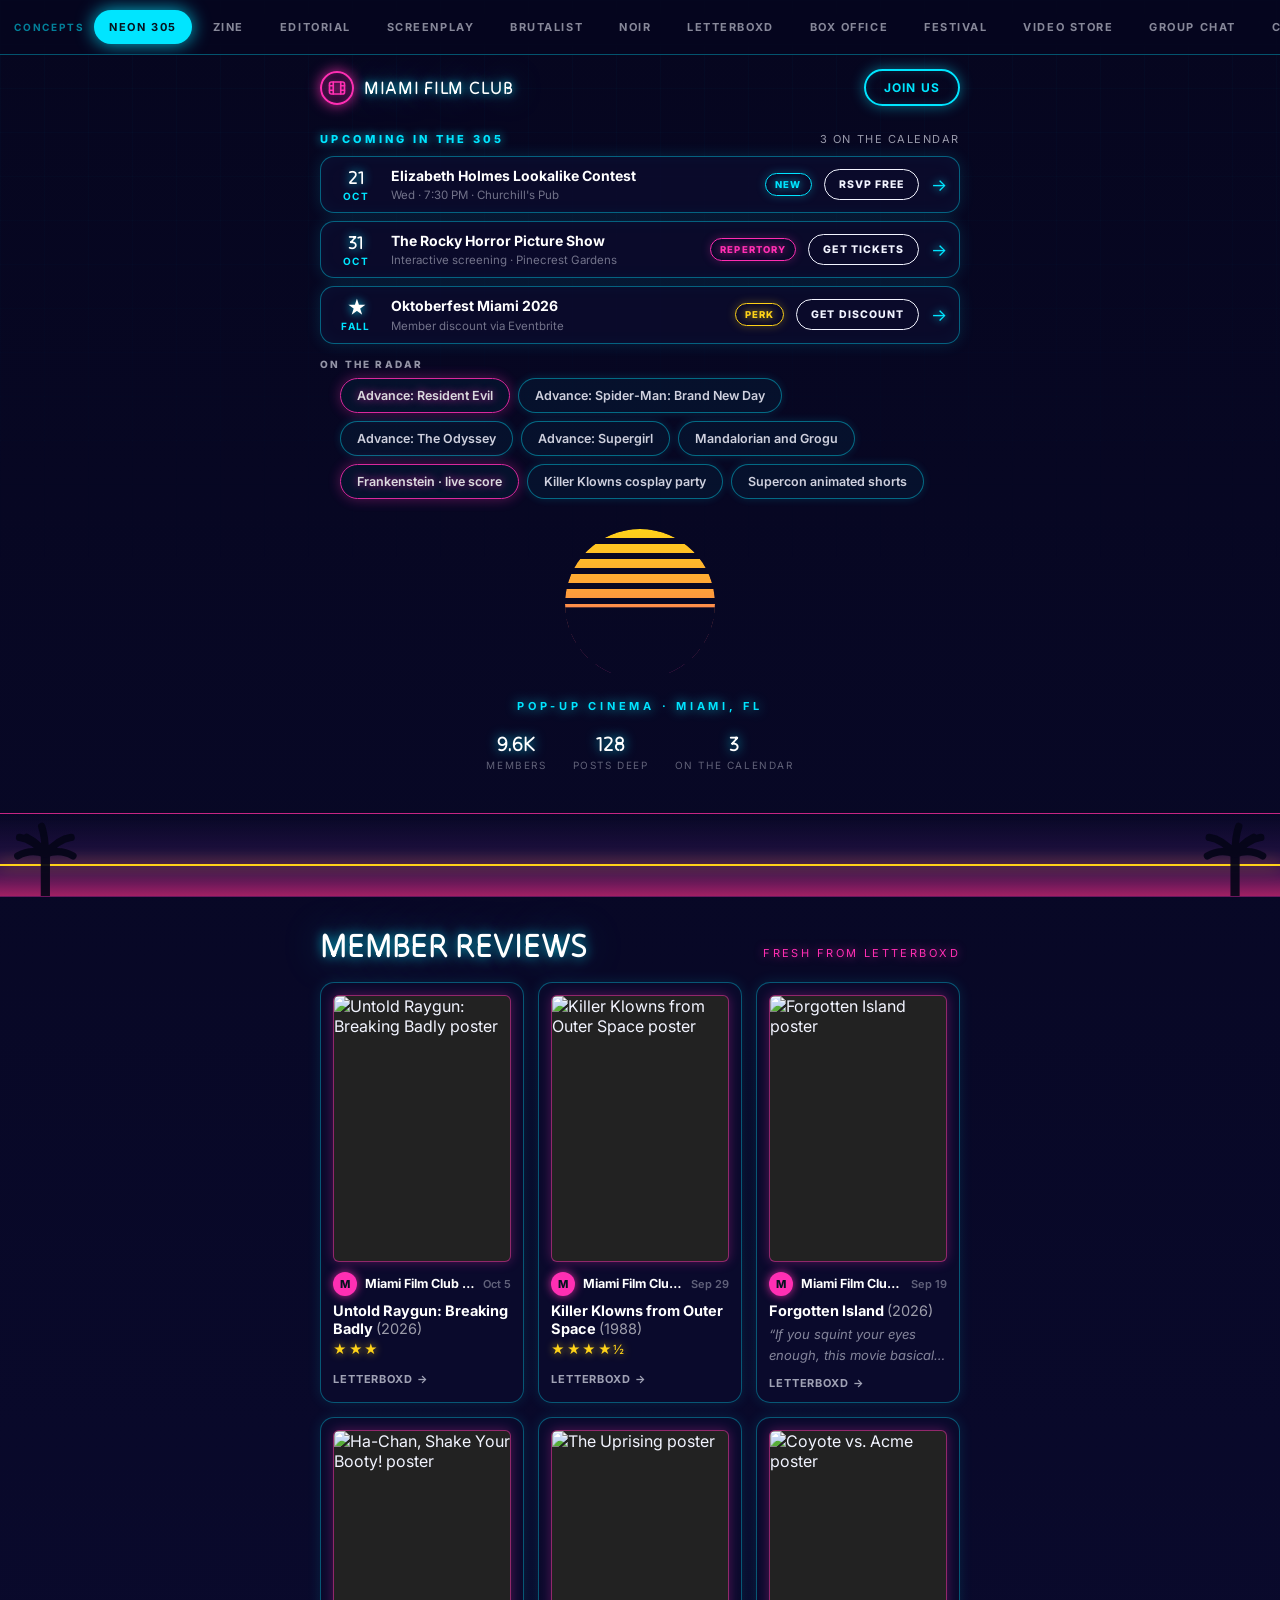
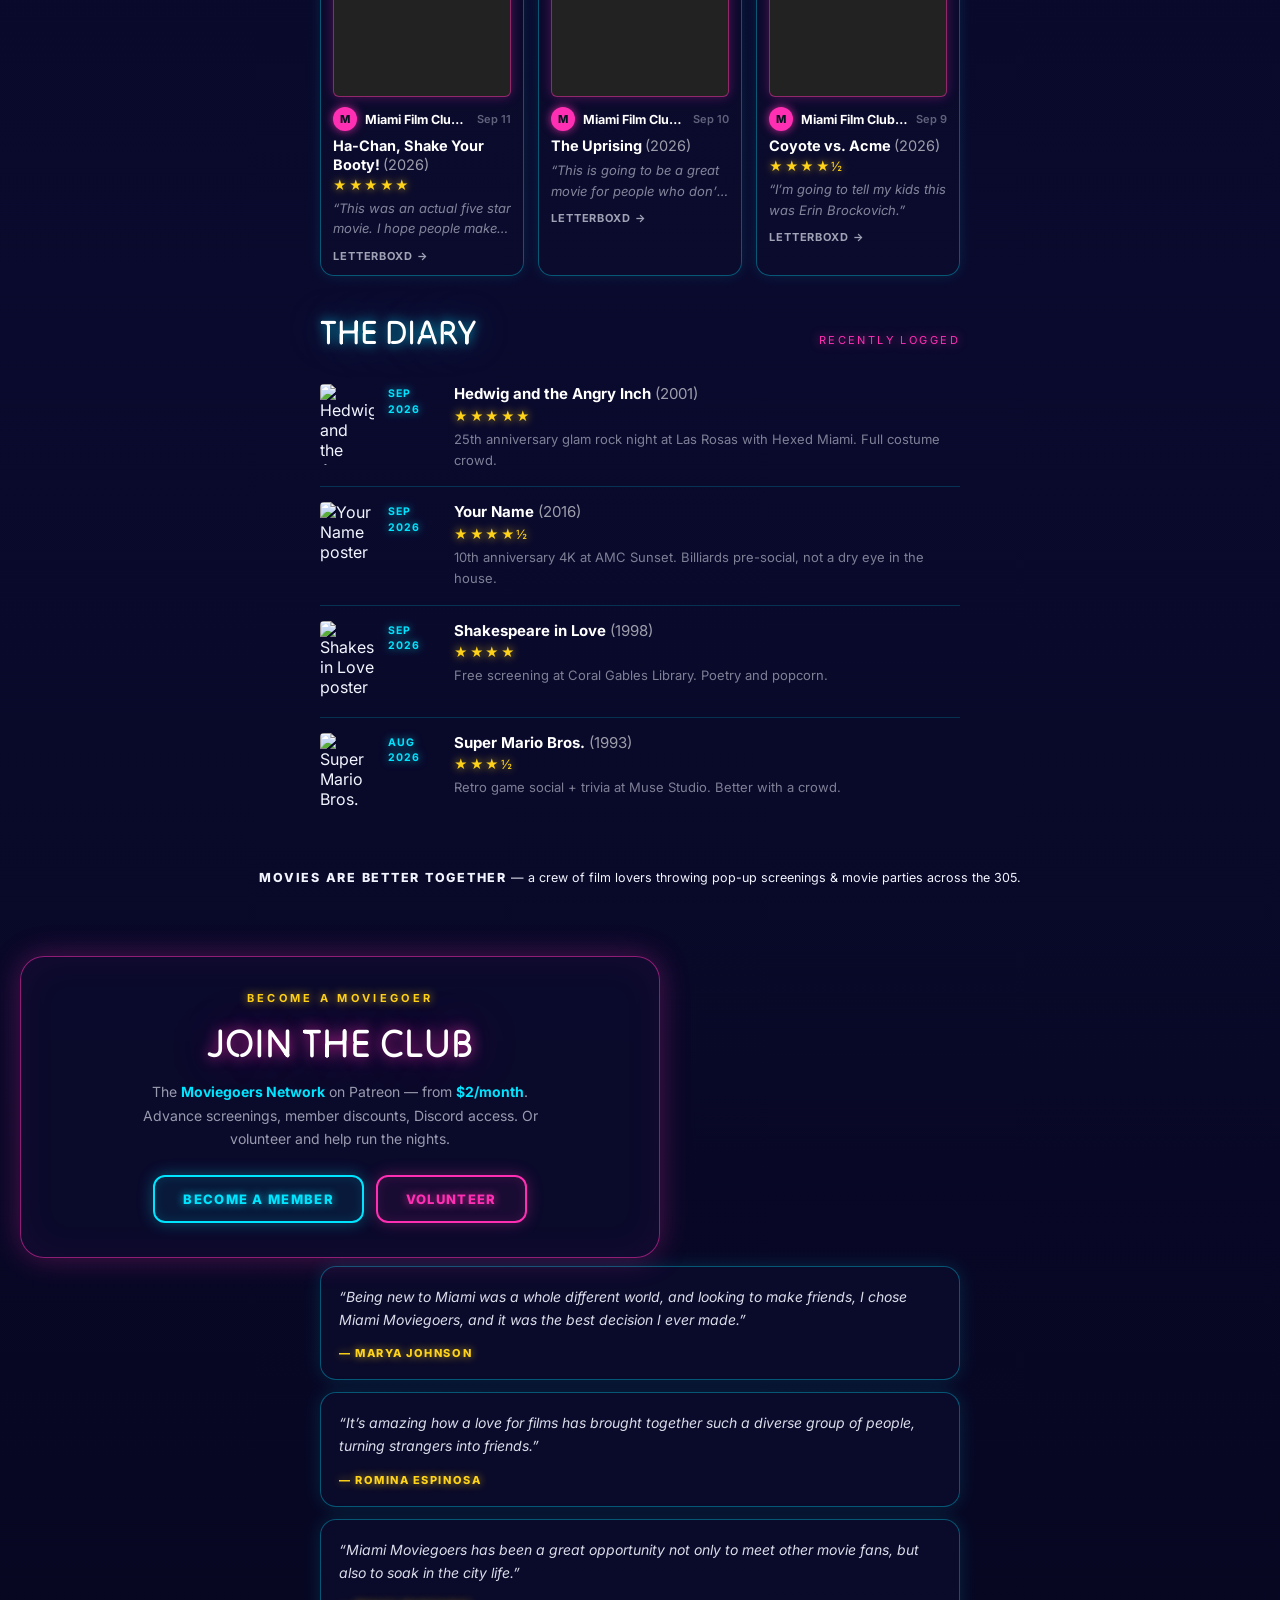
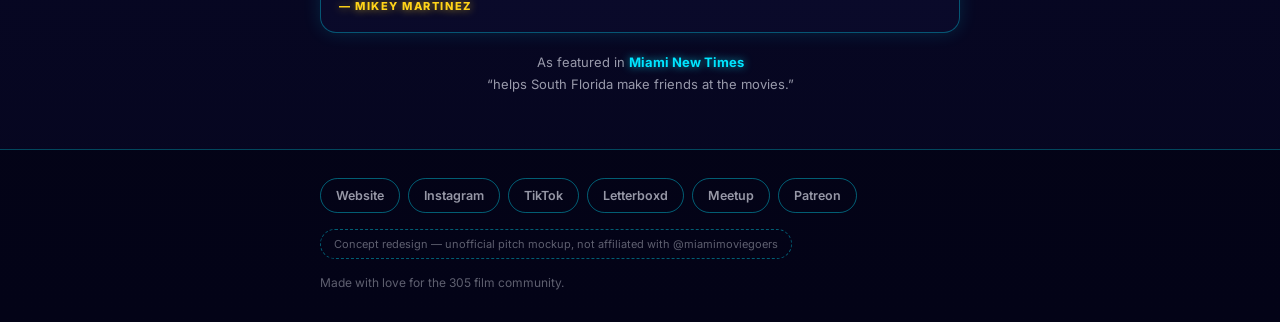
==== commit e2834951: "Mobile overflow fix: wrap agenda cards so ticket pills never bleed off-screen - Below 560px the tick" ====
--- a/index.html
+++ b/index.html
@@ -56,6 +56,25 @@
 .d-go { flex: none; font-size: 17px; }
 /* unified ticket action on dashboard cards — visible by default, themes restyle */
 .d-ticket { display: inline-block; flex: none; font-size: 10.5px; font-weight: 800; letter-spacing: 0.1em; text-transform: uppercase; padding: 8px 14px; border-radius: 999px; border: 1px solid currentColor; white-space: nowrap; }
+
+/* MOBILE AGENDA FIX — the card's inflexible row (date + tag + ticket + arrow) is
+   wider than narrow viewports, which pushed the ticket pill off-screen and
+   stretched the whole page sideways. Below 560px the card wraps: date + info +
+   tag stay on row one, the ticket drops to its own full-width row, and the
+   redundant arrow hides (the whole card is already a link). Defensive: every
+   theme inherits this, so the pill can never bleed off-screen again. */
+@media (max-width: 560px) {
+  .dash-list .dash-item { flex-wrap: wrap; }
+  .dash-list .dash-item .d-ticket { flex: 1 1 100%; text-align: center; }
+  .dash-list .dash-item .d-go { display: none; }
+  .dash-head { flex-wrap: wrap; row-gap: 6px; }
+  .sec-head { flex-wrap: wrap; row-gap: 6px; }
+  .chips .chip { white-space: normal; }
+  /* absorb rotation bleed so tilted cards never paint past the viewport edge */
+  .theme-zine .dash-list .dash-item { margin-left: 3px; margin-right: 3px; }
+  .theme-zine .rev-list, .theme-stubs .rev-list { padding-left: 26px; padding-right: 26px; }
+  body.theme-zine .marquee-strip { transform: rotate(-0.8deg); }
+}
 
 /* diary — layout base */
 .diary-list { display: grid; gap: 0; max-width: 680px; margin: 0 auto; padding: 0 20px; }
@@ -858,7 +877,7 @@
 .rev-main { flex: 1; min-width: 0; display: flex; flex-direction: column; }
 .rev-who { display: flex; align-items: center; gap: 8px; margin-bottom: 6px; }
 .rev-avatar { width: 24px; height: 24px; border-radius: 50%; display: grid; place-items: center; font-size: 11px; font-weight: 800; flex: none; font-style: normal; }
-.rev-name { font-size: 12.5px; font-weight: 700; }
+.rev-name { font-size: 12.5px; font-weight: 700; min-width: 0; overflow: hidden; text-overflow: ellipsis; white-space: nowrap; }
 .rev-name i { font-style: normal; font-weight: 400; opacity: 0.6; }
 .rev-date { margin-left: auto; font-size: 11px; opacity: 0.6; flex: none; font-weight: 600; }
 .rev-film { display: block; font-size: 14.5px; margin-bottom: 4px; line-height: 1.3; }
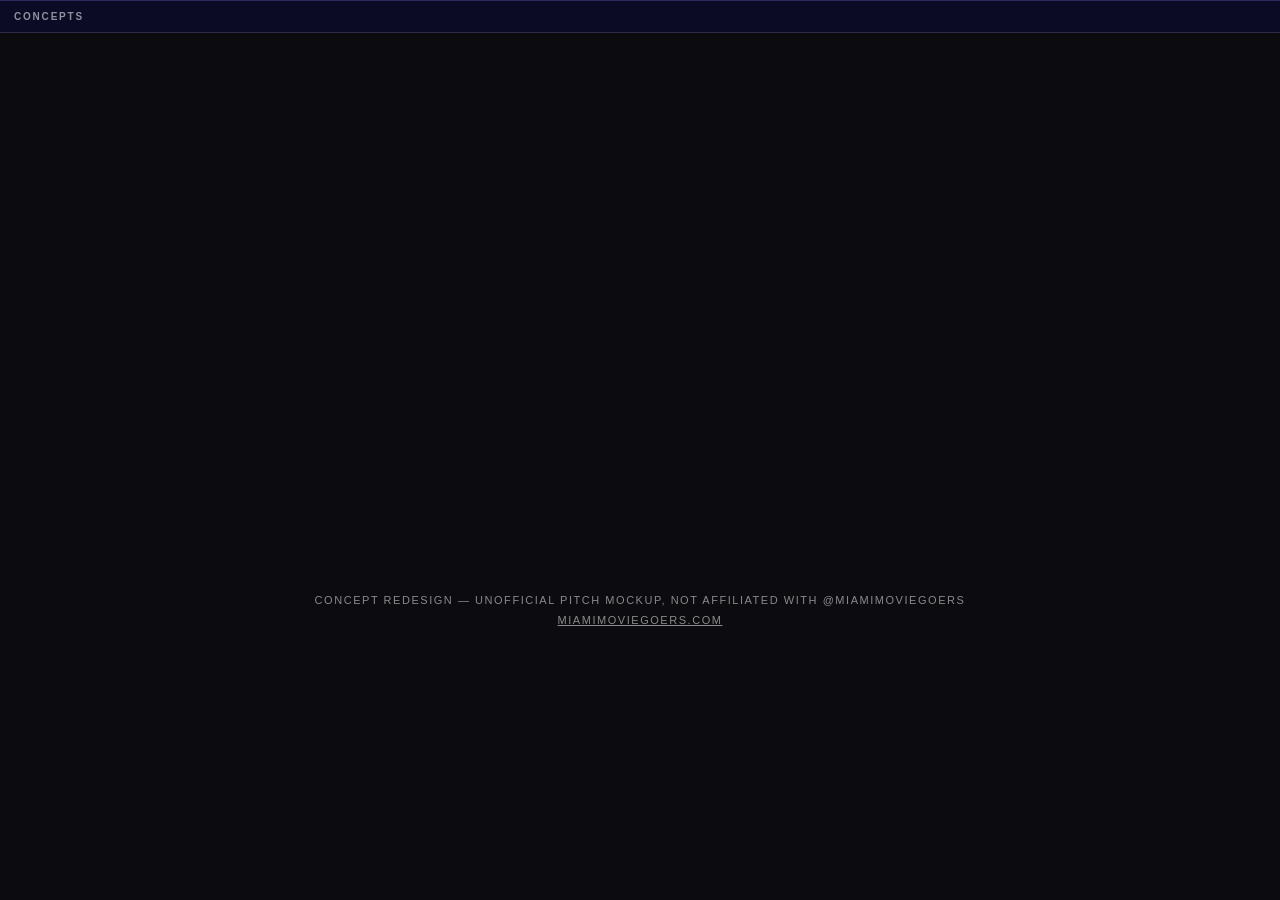
==== commit 57896fb0: "Complete redo: 16 themes as 16 distinct products, each with own DOM/IA (shell + per-theme render)" ====
--- a/index.html
+++ b/index.html
@@ -1,2502 +1,3433 @@
 <!DOCTYPE html>
 <html lang="en">
 <head>
-<meta charset="UTF-8">
-<meta name="viewport" content="width=device-width, initial-scale=1.0, viewport-fit=cover">
+<meta charset="utf-8">
+<meta name="viewport" content="width=device-width, initial-scale=1, viewport-fit=cover">
 <meta name="theme-color" content="#06061f" id="tcolor">
-<title>Miami Film Club — Sixteen Concepts</title>
-<meta name="description" content="Sixteen design concepts for Miami Film Club — pop-up cinema and movie parties across the 305.">
-<link rel="preconnect" href="https://fonts.googleapis.com">
-<link rel="preconnect" href="https://fonts.gstatic.com" crossorigin>
-<link href="https://fonts.googleapis.com/css2?family=Special+Elite&family=Permanent+Marker&family=Bungee&family=Rubik+Mono+One&family=Space+Mono:wght@400;700&family=Tilt+Neon&family=Yellowtail&family=Bebas+Neue&family=Inter:wght@400;500;600;700;800&family=Courier+Prime:wght@400;700&family=Archivo:wght@500;700;800;900&family=Playfair+Display:ital,wght@1,400;1,500;1,600&display=swap" rel="stylesheet">
+<title>Miami Film Club — 16 Concepts</title>
+<meta name="description" content="Sixteen concept redesigns for the Miami Film Club. Unofficial pitch mockup.">
 <style>
-/* ============ BASE (structure only — no house style) ============ */
-* { margin: 0; padding: 0; box-sizing: border-box; -webkit-tap-highlight-color: transparent; }
-html { scroll-behavior: smooth; }
-body { min-height: 100dvh; -webkit-font-smoothing: antialiased; overflow-x: hidden; }
-img { display: block; max-width: 100%; }
-a { text-decoration: none; color: inherit; }
-button { font-family: inherit; cursor: pointer; }
-.wrap { max-width: 680px; margin: 0 auto; padding: 0 20px; }
-:root { --sat: env(safe-area-inset-top, 0px); --sab: env(safe-area-inset-bottom, 0px); }
-
-/* tab bar — layout base, themed per concept */
-.tabbar { position: sticky; top: 0; z-index: 100; }
-.tabbar-inner { display: flex; align-items: center; gap: 6px; overflow-x: auto; scrollbar-width: none; padding: 10px 14px; }
-.tabbar-inner::-webkit-scrollbar { display: none; }
-.tabbar-label { flex: none; font-size: 10px; font-weight: 700; letter-spacing: 0.18em; text-transform: uppercase; opacity: 0.55; margin-right: 4px; }
-.tab { flex: none; border: 0; background: none; font-size: 12.5px; font-weight: 700; letter-spacing: 0.06em; padding: 9px 14px; border-radius: 999px; white-space: nowrap; transition: transform .18s ease, background .25s ease, color .25s ease, box-shadow .25s ease; }
-.tab:active { transform: scale(0.93); }
-
-/* shared layout pieces */
-.rail { display: flex; gap: 14px; overflow-x: auto; padding: 4px 20px 18px; scroll-snap-type: x mandatory; scrollbar-width: none; }
-.rail::-webkit-scrollbar { display: none; }
-.rail > * { scroll-snap-align: start; flex: none; }
-.ev .art { position: relative; overflow: hidden; }
-.ev .art img { width: 100%; height: 100%; object-fit: cover; }
-.ev .tag { position: absolute; z-index: 2; }
-.rn .p { overflow: hidden; }
-.rn .p img { width: 100%; height: 100%; object-fit: cover; }
-.ransom span { display: inline-block; }
-.marquee-strip, .palms, .sun { display: none; }
-.stars { letter-spacing: 0.12em; font-size: 13px; line-height: 1; white-space: nowrap; }
-
-/* dashboard agenda — layout base */
-.dash { position: relative; z-index: 2; max-width: 680px; margin: 0 auto; padding: 14px 20px 6px; }
-.dash-head { display: flex; align-items: baseline; justify-content: space-between; gap: 10px; margin-bottom: 10px; }
-.dash-list { display: grid; gap: 8px; }
-.dash-item { display: flex; align-items: center; gap: 12px; padding: 10px 12px; }
-.d-date { flex: none; width: 46px; text-align: center; }
-.d-date b { display: block; font-size: 19px; line-height: 1; }
-.d-date i { display: block; font-style: normal; font-size: 10px; letter-spacing: 0.14em; margin-top: 3px; }
-.d-info { flex: 1; min-width: 0; }
-.d-name { display: block; font-size: 14px; line-height: 1.3; }
-.d-venue { display: block; font-size: 11.5px; margin-top: 3px; opacity: 0.72; }
-.d-tag { flex: none; font-size: 9.5px; font-weight: 800; letter-spacing: 0.12em; text-transform: uppercase; padding: 5px 9px; border-radius: 999px; }
-.d-go { flex: none; font-size: 17px; }
-/* unified ticket action on dashboard cards — visible by default, themes restyle */
-.d-ticket { display: inline-block; flex: none; font-size: 10.5px; font-weight: 800; letter-spacing: 0.1em; text-transform: uppercase; padding: 8px 14px; border-radius: 999px; border: 1px solid currentColor; white-space: nowrap; }
-
-/* MOBILE AGENDA FIX — the card's inflexible row (date + tag + ticket + arrow) is
-   wider than narrow viewports, which pushed the ticket pill off-screen and
-   stretched the whole page sideways. Below 560px the card wraps: date + info +
-   tag stay on row one, the ticket drops to its own full-width row, and the
-   redundant arrow hides (the whole card is already a link). Defensive: every
-   theme inherits this, so the pill can never bleed off-screen again. */
-@media (max-width: 560px) {
-  .dash-list .dash-item { flex-wrap: wrap; }
-  .dash-list .dash-item .d-ticket { flex: 1 1 100%; text-align: center; }
-  .dash-list .dash-item .d-go { display: none; }
-  .dash-head { flex-wrap: wrap; row-gap: 6px; }
-  .sec-head { flex-wrap: wrap; row-gap: 6px; }
-  .chips .chip { white-space: normal; }
-  /* absorb rotation bleed so tilted cards never paint past the viewport edge */
-  .theme-zine .dash-list .dash-item { margin-left: 3px; margin-right: 3px; }
-  .theme-zine .rev-list, .theme-stubs .rev-list { padding-left: 26px; padding-right: 26px; }
-  body.theme-zine .marquee-strip { transform: rotate(-0.8deg); }
-}
-
-/* diary — layout base */
-.diary-list { display: grid; gap: 0; max-width: 680px; margin: 0 auto; padding: 0 20px; }
-.diary-entry { display: flex; gap: 14px; padding: 15px 0; }
-.de-date { flex: none; width: 52px; font-size: 10.5px; letter-spacing: 0.1em; line-height: 1.5; padding-top: 2px; }
-.de-main { flex: 1; min-width: 0; }
-.de-film { display: block; font-size: 15px; line-height: 1.35; }
-.de-film i { font-style: normal; opacity: 0.6; font-weight: 400; }
-.de-stars { display: block; margin: 5px 0 6px; }
-.de-note { font-size: 13px; line-height: 1.65; opacity: 0.82; }
-
-/* stats strip — layout base */
-.stats { display: flex; justify-content: center; gap: 26px; margin-top: 20px; }
-.stat { text-align: center; }
-.stat b { display: block; font-size: 21px; line-height: 1; }
-.stat i { display: block; font-style: normal; font-size: 10px; letter-spacing: 0.16em; text-transform: uppercase; margin-top: 5px; opacity: 0.62; }
-
-/* motion system — reveal on scroll */
-.rv { opacity: 0; }
-.rv.in { opacity: 1; }
-@media (prefers-reduced-motion: reduce) {
-  .rv { opacity: 1 !important; transform: none !important; }
-  *, *::before, *::after { animation-duration: 0.01ms !important; animation-iteration-count: 1 !important; transition-duration: 0.01ms !important; }
-}
-
-/* marquee ticker — layout base (themes opt in) */
-.marquee-strip { overflow: hidden; white-space: nowrap; }
-.marquee-track { display: inline-block; padding-left: 100%; animation: tick 26s linear infinite; }
-.marquee-track span { display: inline-block; padding: 0 18px; }
-@keyframes tick { to { transform: translateX(-100%); } }
-
-/* ================================================================
-   CONCEPT 1 — NEON 305 · Miami after dark (refined)
-   ================================================================ */
-.theme-neon { --cyan: #00e5ff; --pink: #ff2fb3; --sun: #ffd319; --bg: #06061f; --panel: #0c0c2e; --ink: #f2f4ff;
-  --dim: rgba(242,244,255,0.62); --faint: rgba(242,244,255,0.38);
-  background: linear-gradient(180deg, #06061f 0%, #0a0a2e 55%, #06061f 100%); color: var(--ink);
-  font-family: "Inter", -apple-system, sans-serif; }
-.theme-neon::before { content: ""; position: fixed; inset: 0; z-index: 1; pointer-events: none; opacity: 0.5;
-  background-image: linear-gradient(rgba(0,229,255,0.05) 1px, transparent 1px), linear-gradient(90deg, rgba(0,229,255,0.05) 1px, transparent 1px);
-  background-size: 44px 44px; mask-image: linear-gradient(180deg, #000 0%, transparent 70%); -webkit-mask-image: linear-gradient(180deg, #000 0%, transparent 70%); }
-.theme-neon .tabbar { background: rgba(6,6,31,0.85); backdrop-filter: blur(16px); -webkit-backdrop-filter: blur(16px); border-bottom: 1px solid rgba(0,229,255,0.35); }
-.theme-neon .tabbar-label { color: var(--cyan); }
-.theme-neon .tab { color: rgba(242,244,255,0.55); text-transform: uppercase; font-size: 11px; letter-spacing: 0.14em; border: 1px solid transparent; }
-.theme-neon .tab.active { color: #06121f; background: var(--cyan); box-shadow: 0 0 18px rgba(0,229,255,0.8); }
-.theme-neon .site-head { position: relative; z-index: 2; }
-.theme-neon .site-head .wrap { display: flex; align-items: center; justify-content: space-between; padding-top: 14px; padding-bottom: 12px; }
-.theme-neon .brand { display: flex; align-items: center; gap: 10px; color: var(--ink); }
-.theme-neon .brand .mark { width: 34px; height: 34px; border-radius: 50%; display: grid; place-items: center; flex: none;
-  border: 2px solid var(--pink); box-shadow: 0 0 14px rgba(255,47,179,0.8), inset 0 0 8px rgba(255,47,179,0.4); }
-.theme-neon .brand .mark svg { stroke: var(--pink); filter: drop-shadow(0 0 4px rgba(255,47,179,0.9)); }
-.theme-neon .brand .name { font-family: "Tilt Neon", sans-serif; font-size: 18px; color: #fff; text-shadow: 0 0 10px rgba(0,229,255,0.9), 0 0 28px rgba(0,229,255,0.5); letter-spacing: 0.04em; }
-.theme-neon .head-cta { font-size: 12px; font-weight: 700; letter-spacing: 0.1em; text-transform: uppercase; color: var(--cyan); border: 2px solid var(--cyan); border-radius: 999px; padding: 9px 18px; box-shadow: 0 0 14px rgba(0,229,255,0.45), inset 0 0 10px rgba(0,229,255,0.15); transition: box-shadow .25s ease; }
-.theme-neon .head-cta:active { box-shadow: 0 0 26px rgba(0,229,255,0.9); }
-
-/* dashboard — neon control deck */
-.theme-neon .dash-head { margin-bottom: 10px; }
-.theme-neon .dash-title { font-size: 11px; font-weight: 800; letter-spacing: 0.3em; text-transform: uppercase; color: var(--cyan); text-shadow: 0 0 10px rgba(0,229,255,0.8); }
-.theme-neon .dash-count { font-size: 11px; letter-spacing: 0.14em; text-transform: uppercase; color: var(--dim); }
-.theme-neon .dash-item { background: rgba(12,12,46,0.8); border: 1px solid rgba(0,229,255,0.4); border-radius: 14px;
-  box-shadow: 0 0 16px rgba(0,229,255,0.14), inset 0 0 18px rgba(0,229,255,0.04); transition: transform .22s ease, box-shadow .25s ease, border-color .25s ease; }
-.theme-neon .dash-item:active { transform: scale(0.98); border-color: var(--pink); box-shadow: 0 0 22px rgba(255,47,179,0.35); }
-.theme-neon .d-date b { font-family: "Tilt Neon", sans-serif; color: #fff; text-shadow: 0 0 10px rgba(0,229,255,0.9); }
-.theme-neon .d-date i { color: var(--cyan); font-weight: 700; }
-.theme-neon .d-name { font-weight: 700; color: #fff; }
-.theme-neon .d-venue { color: var(--dim); }
-.theme-neon .d-tag { border: 1px solid; }
-.theme-neon .tag-new { color: var(--cyan); border-color: var(--cyan); text-shadow: 0 0 8px rgba(0,229,255,0.8); box-shadow: 0 0 10px rgba(0,229,255,0.25); }
-.theme-neon .tag-rep { color: var(--pink); border-color: var(--pink); text-shadow: 0 0 8px rgba(255,47,179,0.8); box-shadow: 0 0 10px rgba(255,47,179,0.25); }
-.theme-neon .tag-perk { color: var(--sun); border-color: var(--sun); text-shadow: 0 0 8px rgba(255,211,25,0.8); box-shadow: 0 0 10px rgba(255,211,25,0.25); }
-.theme-neon .d-go { color: var(--cyan); text-shadow: 0 0 8px rgba(0,229,255,0.8); }
-
-.theme-neon .hero { position: relative; z-index: 2; text-align: center; padding: calc(var(--sat) + 22px) 20px 20px; max-width: 680px; margin: 0 auto; overflow: hidden; }
-.theme-neon .sun { display: block; width: 150px; height: 150px; margin: 2px auto 20px; border-radius: 50%; position: relative;
-  background: linear-gradient(180deg, var(--sun) 0%, #ff9a3d 45%, var(--pink) 100%);
-  box-shadow: 0 0 60px rgba(255,47,179,0.55), 0 0 120px rgba(255,211,25,0.3);
-  -webkit-mask-image: linear-gradient(180deg, #000 52%, transparent 52.5%), repeating-linear-gradient(180deg, #000 0 9px, transparent 9px 15px);
-  -webkit-mask-composite: source-in; mask-composite: intersect;
-  mask-image: linear-gradient(180deg, #000 52%, transparent 52.5%), repeating-linear-gradient(180deg, #000 0 9px, transparent 9px 15px); mask-composite: intersect;
-  animation: sunbreathe 6s ease-in-out infinite; }
-@keyframes sunbreathe { 50% { transform: scale(1.045); box-shadow: 0 0 80px rgba(255,47,179,0.7), 0 0 150px rgba(255,211,25,0.4); } }
-.theme-neon .kicker { font-size: 11px; font-weight: 700; letter-spacing: 0.34em; text-transform: uppercase; color: var(--cyan); text-shadow: 0 0 12px rgba(0,229,255,0.8); margin-bottom: 14px; }
-.theme-neon .ransom { font-family: "Tilt Neon", sans-serif; font-size: clamp(40px, 11.5vw, 68px); line-height: 1.05; color: #fff; margin-bottom: 14px;
-  text-shadow: 0 0 8px rgba(0,229,255,0.9), 0 0 30px rgba(0,229,255,0.55), 0 0 70px rgba(0,229,255,0.3);
-  animation: neonflicker 7s infinite; }
-@keyframes neonflicker { 0%, 91%, 94%, 100% { opacity: 1; } 92%, 93% { opacity: 0.82; } }
-.theme-neon .ransom span.scripty { font-family: "Yellowtail", cursive; font-size: 1.18em; color: #fff;
-  text-shadow: 0 0 8px rgba(255,47,179,1), 0 0 26px rgba(255,47,179,0.8), 0 0 60px rgba(255,47,179,0.5); }
-.theme-neon .hero p.sub { font-size: 14px; line-height: 1.7; color: var(--dim); max-width: 46ch; margin: 0 auto; }
-.theme-neon .hero p.sub strong { color: var(--cyan); font-weight: 700; }
-.theme-neon .stat b { font-family: "Tilt Neon", sans-serif; color: #fff; text-shadow: 0 0 12px rgba(0,229,255,0.8); }
-.theme-neon .stat i { color: var(--dim); }
-.theme-neon .palms { display: block; position: relative; z-index: 2; height: 84px; margin: 22px 0 0; overflow: hidden;
-  background: linear-gradient(180deg, transparent 0%, #1c0f3d 45%, #4d1554 75%, #a12063 100%); border-top: 1px solid rgba(255,47,179,0.4); border-bottom: 1px solid rgba(255,47,179,0.4); }
-.theme-neon .palms svg { position: absolute; bottom: -4px; height: 92px; opacity: 0.92; }
-.theme-neon .palms svg.left { left: -8px; } .theme-neon .palms svg.right { right: -8px; transform: scaleX(-1); }
-.theme-neon .palms .horizon { position: absolute; left: 0; right: 0; bottom: 30px; height: 2px; background: var(--sun); box-shadow: 0 0 16px rgba(255,211,25,0.9); }
-.theme-neon section.block { position: relative; z-index: 2; padding: 26px 0 8px; }
-.theme-neon .sec-head { max-width: 680px; margin: 0 auto 16px; padding: 0 20px; display: flex; align-items: baseline; justify-content: space-between; gap: 10px; }
-.theme-neon .sec-head h2 { font-family: "Tilt Neon", sans-serif; font-size: clamp(24px, 7vw, 34px); color: #fff; text-shadow: 0 0 12px rgba(0,229,255,0.75), 0 0 40px rgba(0,229,255,0.35); }
-.theme-neon .sec-head .sub { font-size: 11px; letter-spacing: 0.22em; text-transform: uppercase; color: var(--pink); text-shadow: 0 0 10px rgba(255,47,179,0.7); white-space: nowrap; }
-.theme-neon .ev { width: 256px; background: rgba(12,12,46,0.85); border: 1px solid rgba(0,229,255,0.55); border-radius: 16px; overflow: hidden;
-  box-shadow: 0 0 22px rgba(0,229,255,0.22), inset 0 0 24px rgba(0,229,255,0.05); backdrop-filter: blur(8px); -webkit-backdrop-filter: blur(8px);
-  transition: transform .25s ease, box-shadow .3s ease; }
-.theme-neon .ev:hover { transform: translateY(-4px); box-shadow: 0 6px 34px rgba(0,229,255,0.4), 0 0 22px rgba(255,47,179,0.25); }
-.theme-neon .ev .art { height: 148px; background: #080822; }
-.theme-neon .ev .art::after { content: ""; position: absolute; inset: 0; background: linear-gradient(to top, rgba(6,6,31,0.75), transparent 55%); }
-.theme-neon .ev .tag { top: 10px; left: 10px; font-size: 10px; font-weight: 800; letter-spacing: 0.12em; text-transform: uppercase; color: var(--pink);
-  border: 1px solid var(--pink); border-radius: 999px; padding: 6px 12px; text-shadow: 0 0 8px rgba(255,47,179,0.9); box-shadow: 0 0 12px rgba(255,47,179,0.35), inset 0 0 8px rgba(255,47,179,0.15); background: rgba(6,6,31,0.6); }
-.theme-neon .ev .poster-art { position: absolute; inset: 0; display: grid; place-items: center; text-align: center; font-family: "Tilt Neon", sans-serif; font-size: 26px; line-height: 1.2; color: #fff; padding: 14px;
-  text-shadow: 0 0 12px rgba(255,47,179,0.9); background: radial-gradient(120% 120% at 50% 20%, #1c0f3d 0%, #06061f 75%); }
-.theme-neon .ev .body { padding: 15px 16px 17px; }
-.theme-neon .ev h3 { font-size: 17px; font-weight: 700; letter-spacing: -0.01em; margin-bottom: 9px; color: #fff; }
-.theme-neon .ev .meta { display: grid; gap: 6px; margin-bottom: 14px; }
-.theme-neon .ev .mrow { display: flex; align-items: center; gap: 8px; font-size: 12.5px; color: var(--dim); font-weight: 500; }
-.theme-neon .ev .mrow svg { width: 15px; height: 15px; color: var(--cyan); flex: none; filter: drop-shadow(0 0 4px rgba(0,229,255,0.8)); }
-.theme-neon .btn { display: block; text-align: center; font-size: 13px; font-weight: 800; letter-spacing: 0.1em; text-transform: uppercase; color: var(--cyan);
-  border: 2px solid var(--cyan); border-radius: 12px; padding: 12px; background: rgba(0,229,255,0.07);
-  text-shadow: 0 0 8px rgba(0,229,255,0.8); box-shadow: 0 0 16px rgba(0,229,255,0.3), inset 0 0 12px rgba(0,229,255,0.12); transition: box-shadow .25s ease, transform .15s ease; }
-.theme-neon .btn:active { transform: scale(0.97); box-shadow: 0 0 30px rgba(0,229,255,0.7); }
-/* diary — neon log */
-.theme-neon .diary-entry { border-bottom: 1px solid rgba(0,229,255,0.18); }
-.theme-neon .diary-entry:last-child { border-bottom: 0; }
-.theme-neon .de-date { color: var(--cyan); font-weight: 700; text-shadow: 0 0 8px rgba(0,229,255,0.7); }
-.theme-neon .de-film { color: #fff; font-weight: 700; }
-.theme-neon .de-stars { color: var(--sun); text-shadow: 0 0 10px rgba(255,211,25,0.8); }
-.theme-neon .de-note { color: var(--dim); }
-.theme-neon .rn { width: 148px; }
-.theme-neon .rn .p { width: 148px; aspect-ratio: 2/3; border-radius: 12px; border: 1px solid rgba(255,47,179,0.5); box-shadow: 0 0 16px rgba(255,47,179,0.3); background: #080822; margin-bottom: 9px; overflow: hidden; transition: transform .25s ease, box-shadow .3s ease; }
-.theme-neon .rn:hover .p { transform: translateY(-4px) scale(1.02); box-shadow: 0 8px 28px rgba(255,47,179,0.5); }
-.theme-neon .rn h4 { font-size: 13.5px; font-weight: 700; color: #fff; margin-bottom: 4px; line-height: 1.3; }
-.theme-neon .rn .stars { color: var(--sun); text-shadow: 0 0 8px rgba(255,211,25,0.7); margin-bottom: 5px; }
-.theme-neon .rn .d { font-size: 11.5px; color: var(--dim); line-height: 1.55; }
-.theme-neon .chips { display: flex; flex-wrap: wrap; gap: 10px; padding: 0 20px; max-width: 680px; margin: 0 auto; }
-.theme-neon .chip { font-size: 12.5px; font-weight: 600; color: var(--ink); border: 1px solid rgba(0,229,255,0.5); border-radius: 999px; padding: 9px 16px; background: rgba(0,229,255,0.06); box-shadow: 0 0 10px rgba(0,229,255,0.18); transition: box-shadow .25s ease, transform .2s ease; }
-.theme-neon .chip:hover { transform: translateY(-2px); box-shadow: 0 0 18px rgba(0,229,255,0.45); }
-.theme-neon .chip.hot { border-color: var(--pink); color: #fff; text-shadow: 0 0 8px rgba(255,47,179,0.9); box-shadow: 0 0 14px rgba(255,47,179,0.4); }
-.theme-neon .feed-note { max-width: 680px; margin: 16px auto 0; padding: 0 20px; font-size: 13px; line-height: 1.7; color: var(--dim); }
-.theme-neon .member { position: relative; z-index: 2; margin: 34px 20px 8px; max-width: 640px; text-align: center; border-radius: 24px; padding: 34px 26px;
-  background: rgba(12,12,46,0.7); border: 1px solid rgba(255,47,179,0.55); box-shadow: 0 0 30px rgba(255,47,179,0.28), inset 0 0 40px rgba(255,47,179,0.06); backdrop-filter: blur(10px); -webkit-backdrop-filter: blur(10px); }
-.theme-neon .member .eyebrow { font-size: 11px; font-weight: 700; letter-spacing: 0.3em; text-transform: uppercase; color: var(--sun); text-shadow: 0 0 10px rgba(255,211,25,0.8); margin-bottom: 12px; }
-.theme-neon .member h2 { font-family: "Tilt Neon", sans-serif; font-size: 40px; color: #fff; text-shadow: 0 0 14px rgba(255,47,179,0.85), 0 0 50px rgba(255,47,179,0.4); margin-bottom: 12px; }
-.theme-neon .member p { font-size: 14px; line-height: 1.7; color: var(--dim); max-width: 44ch; margin: 0 auto 24px; }
-.theme-neon .member p strong { color: var(--cyan); }
-.theme-neon .member .row { display: flex; gap: 12px; justify-content: center; flex-wrap: wrap; }
-.theme-neon .member .btn { display: inline-block; padding: 14px 28px; }
-.theme-neon .member .btn.ghost { border-color: var(--pink); color: var(--pink); text-shadow: 0 0 8px rgba(255,47,179,0.8); box-shadow: 0 0 16px rgba(255,47,179,0.3), inset 0 0 12px rgba(255,47,179,0.12); background: rgba(255,47,179,0.06); }
-.theme-neon .quotes { display: grid; gap: 12px; padding: 0 20px; max-width: 680px; margin: 0 auto; }
-.theme-neon .quote { background: rgba(12,12,46,0.7); border: 1px solid rgba(0,229,255,0.35); border-radius: 16px; padding: 18px; box-shadow: 0 0 18px rgba(0,229,255,0.14); }
-.theme-neon .quote p { font-size: 14px; line-height: 1.65; font-style: italic; margin-bottom: 10px; color: rgba(242,244,255,0.9); }
-.theme-neon .quote span { font-size: 11px; font-weight: 800; letter-spacing: 0.14em; text-transform: uppercase; color: var(--sun); text-shadow: 0 0 8px rgba(255,211,25,0.7); }
-.theme-neon .press { text-align: center; font-size: 13px; margin-top: 18px; line-height: 1.7; position: relative; z-index: 2; color: var(--dim); }
-.theme-neon .press a { color: var(--cyan); font-weight: 700; text-shadow: 0 0 8px rgba(0,229,255,0.7); }
-.theme-neon footer { position: relative; z-index: 2; border-top: 1px solid rgba(0,229,255,0.3); margin-top: 46px; padding: 28px 0 calc(var(--sab) + 32px); background: rgba(4,4,20,0.7); }
-.theme-neon footer .wrap { display: flex; flex-direction: column; gap: 16px; }
-.theme-neon .socials { display: flex; gap: 8px; flex-wrap: wrap; }
-.theme-neon .socials a { font-size: 12.5px; font-weight: 600; color: var(--dim); border: 1px solid rgba(0,229,255,0.4); border-radius: 999px; padding: 9px 15px; transition: box-shadow .25s ease, color .25s ease; }
-.theme-neon .socials a:hover { color: var(--cyan); box-shadow: 0 0 12px rgba(0,229,255,0.4); }
-.theme-neon .concept-badge { align-self: flex-start; font-size: 11px; color: var(--faint); border: 1px dashed rgba(0,229,255,0.4); padding: 7px 13px; border-radius: 999px; }
-.theme-neon .copy { font-size: 12px; color: var(--faint); }
-/* neon motion personality — electric rise */
-.theme-neon .rv { transform: translateY(22px); transition: opacity .55s ease, transform .55s cubic-bezier(0.22, 1, 0.36, 1); }
-.theme-neon .rv.in { transform: none; }
-body.switching.theme-neon .dash, body.switching.theme-neon .hero, body.switching.theme-neon section.block { animation: sw-neon .45s ease both; }
-@keyframes sw-neon { from { opacity: 0; transform: translateY(14px); filter: saturate(1.6); } to { opacity: 1; transform: none; filter: none; } }
-
-/* ================================================================
-   CONCEPT 2 — ZINE · a photocopied Letterboxd diary
-   Cut-and-paste ratings, circled stars, taped-up flyers.
-   ================================================================ */
-.theme-zine { --pink: #ff2fb3; --yelo: #ffe900; --paper: #f4f1ea; --ink: #111;
-  background: #101010; color: var(--paper);
-  font-family: "Space Mono", monospace; }
-.theme-zine::before { content: ""; position: fixed; inset: 0; z-index: 1; pointer-events: none; opacity: 0.5;
-  background-image: url("data:image/svg+xml,%3Csvg viewBox='0 0 200 200' xmlns='http://www.w3.org/2000/svg'%3E%3Cfilter id='n'%3E%3CfeTurbulence type='fractalNoise' baseFrequency='0.9' numOctaves='2'/%3E%3C/filter%3E%3Crect width='100%25' height='100%25' filter='url(%23n)'/%3E%3C/svg%3E"); }
-.theme-zine .tabbar { background: #000; border-bottom: 3px solid var(--pink); }
-.theme-zine .tabbar-label { color: var(--pink); }
-.theme-zine .tab { color: rgba(244,241,234,0.6); text-transform: uppercase; font-size: 11.5px; border: 2px solid transparent; }
-.theme-zine .tab.active { background: var(--pink); color: #000; border-color: #000; transform: rotate(-2deg); box-shadow: 3px 3px 0 rgba(255,233,0,0.8); }
-.theme-zine .site-head { position: relative; z-index: 2; padding: 14px 0 4px; }
-.theme-zine .site-head .wrap { display: flex; align-items: center; justify-content: space-between; }
-.theme-zine .brand { color: var(--ink); background: var(--paper); padding: 9px 14px; transform: rotate(-1.5deg); border: 2px solid #000; box-shadow: 4px 4px 0 var(--pink); position: relative; }
-.theme-zine .brand::before { content: ""; position: absolute; top: -13px; left: 50%; transform: translateX(-50%) rotate(3deg); width: 84px; height: 24px;
-  background: rgba(255,233,0,0.75); border-left: 2px dashed rgba(0,0,0,0.25); border-right: 2px dashed rgba(0,0,0,0.25); }
-.theme-zine .brand .mark { display: none; }
-.theme-zine .brand .name { font-family: "Bungee", sans-serif; font-size: 16px; }
-.theme-zine .head-cta { font-family: "Bungee", sans-serif; font-size: 12px; color: #000; background: var(--yelo); border: 3px solid #000; border-radius: 999px; padding: 9px 16px; transform: rotate(2deg); box-shadow: 4px 4px 0 #000; transition: transform .15s ease; }
-.theme-zine .head-cta:active { transform: rotate(2deg) translate(2px,2px); box-shadow: 1px 1px 0 #000; }
-/* dashboard — taped flyer stack */
-.theme-zine .dash-head { margin-bottom: 12px; transform: rotate(-0.6deg); }
-.theme-zine .dash-title { display: inline-block; font-family: "Permanent Marker", cursive; font-size: 19px; color: #000; background: var(--yelo); padding: 4px 14px; transform: rotate(-2deg); border: 2px solid #000; box-shadow: 3px 3px 0 var(--pink); }
-.theme-zine .dash-count { font-size: 11px; font-weight: 700; letter-spacing: 0.14em; text-transform: uppercase; color: var(--pink); background: #000; padding: 6px 12px; transform: rotate(1.5deg); }
-.theme-zine .dash-item { background: var(--paper); color: var(--ink); border: 2px solid #000; box-shadow: 6px 6px 0 var(--pink); position: relative; transition: transform .18s ease; }
-.theme-zine .dash-item:nth-child(odd) { transform: rotate(-0.8deg); }
-.theme-zine .dash-item:nth-child(even) { transform: rotate(0.7deg); }
-.theme-zine .dash-item::before { content: ""; position: absolute; top: -12px; left: 24px; width: 72px; height: 22px; background: rgba(255,47,179,0.6);
-  border-left: 2px dashed rgba(0,0,0,0.3); border-right: 2px dashed rgba(0,0,0,0.3); transform: rotate(-4deg); }
-.theme-zine .dash-item:active { transform: rotate(0deg) scale(0.98); }
-.theme-zine .d-date b { font-family: "Bungee", sans-serif; font-size: 20px; }
-.theme-zine .d-date i { font-weight: 700; color: var(--pink); }
-.theme-zine .d-name { font-weight: 700; font-size: 14px; }
-.theme-zine .d-venue { font-size: 11.5px; }
-.theme-zine .d-tag { border: 2px solid #000; border-radius: 0; transform: rotate(-2deg); }
-.theme-zine .tag-new { background: var(--yelo); color: #000; box-shadow: 2px 2px 0 #000; }
-.theme-zine .tag-rep { background: var(--pink); color: #000; box-shadow: 2px 2px 0 #000; }
-.theme-zine .tag-perk { background: #000; color: var(--yelo); box-shadow: 2px 2px 0 var(--pink); }
-.theme-zine .d-go { font-family: "Bungee", sans-serif; color: var(--pink); }
-.theme-zine .hero { position: relative; z-index: 2; padding: calc(var(--sat) + 26px) 20px 24px; max-width: 680px; margin: 0 auto; }
-.theme-zine .kicker { display: inline-block; font-size: 11.5px; font-weight: 700; letter-spacing: 0.2em; text-transform: uppercase; color: #000; background: var(--paper); padding: 7px 14px; transform: rotate(-2deg); margin-bottom: 18px; border: 2px solid #000; }
-.theme-zine .ransom { font-size: clamp(40px, 11.5vw, 68px); line-height: 1.22; margin-bottom: 18px; text-transform: uppercase; }
-.theme-zine .ransom .w1 { font-family: "Permanent Marker", cursive; background: var(--pink); color: #000; padding: 0.02em 0.28em; transform: rotate(-4deg); }
-.theme-zine .ransom .w2 { font-family: "Bungee", sans-serif; background: var(--paper); color: #000; padding: 0.08em 0.3em; transform: rotate(2.5deg); font-size: 0.72em; }
-.theme-zine .ransom .w3 { font-family: "Rubik Mono One", sans-serif; background: #000; color: var(--yelo); padding: 0.12em 0.3em; transform: rotate(-2deg); border: 2px solid var(--yelo); }
-.theme-zine .ransom .w4 { font-family: "Permanent Marker", cursive; background: var(--yelo); color: #000; padding: 0.02em 0.28em; transform: rotate(3deg); }
-.theme-zine .hero p.sub { font-size: 13.5px; line-height: 1.75; max-width: 46ch; margin-bottom: 18px; background: rgba(0,0,0,0.6); display: inline-block; padding: 12px 16px; border-left: 5px solid var(--pink); }
-.theme-zine .hero p.sub strong { color: var(--pink); }
-.theme-zine .stat b { font-family: "Bungee", sans-serif; color: var(--yelo); text-shadow: 3px 3px 0 var(--pink); }
-.theme-zine .stat i { color: rgba(244,241,234,0.65); }
-/* marquee ticker tape */
-.theme-zine .marquee-strip { display: block; position: relative; z-index: 2; background: var(--yelo); border-top: 3px solid #000; border-bottom: 3px solid #000; transform: rotate(-0.8deg) scale(1.02); margin: 6px 0 2px; }
-.theme-zine .marquee-track { font-family: "Bungee", sans-serif; font-size: 13px; color: #000; padding: 9px 0; }
-.theme-zine section.block { position: relative; z-index: 2; padding: 26px 0 8px; }
-.theme-zine .sec-head { max-width: 680px; margin: 0 auto 18px; padding: 0 20px; }
-.theme-zine .sec-head h2 { font-family: "Bungee", sans-serif; font-size: clamp(22px, 6.5vw, 32px); display: inline-block; padding: 4px 14px; background: var(--paper); color: #000; border: 2px solid #000; box-shadow: 4px 4px 0 var(--pink); transform: rotate(-1deg); }
-.theme-zine .sec-head .sub { display: inline-block; margin-left: 10px; font-size: 11px; font-weight: 700; text-transform: uppercase; letter-spacing: 0.14em; color: var(--yelo); background: #000; padding: 5px 10px; transform: rotate(1.5deg); }
-.theme-zine .ev { width: 252px; background: var(--paper); color: var(--ink); border: 2px solid #000; box-shadow: 7px 7px 0 var(--pink); position: relative; transition: transform .2s ease; }
-.theme-zine .ev:nth-child(odd) { transform: rotate(-1.4deg); } .theme-zine .ev:nth-child(even) { transform: rotate(1.2deg); }
-.theme-zine .ev:hover { transform: rotate(0deg) translateY(-5px); }
-.theme-zine .ev::before { content: ""; position: absolute; top: -14px; left: 50%; transform: translateX(-50%) rotate(-4deg); width: 96px; height: 26px; z-index: 3;
-  background: rgba(255,233,0,0.75); border-left: 2px dashed rgba(0,0,0,0.3); border-right: 2px dashed rgba(0,0,0,0.3); }
-.theme-zine .ev .art { height: 148px; border-bottom: 2px solid #000; background: #d8d4c9; }
-.theme-zine .ev .art img { filter: grayscale(0.55) contrast(1.12); }
-.theme-zine .ev .tag { top: 10px; left: 10px; font-weight: 700; font-size: 10.5px; letter-spacing: 0.1em; text-transform: uppercase; color: #000; background: var(--yelo); border: 2px solid #000; padding: 5px 10px; transform: rotate(-3deg); }
-.theme-zine .ev .poster-art { position: absolute; inset: 0; display: grid; place-items: center; text-align: center; font-family: "Rubik Mono One", sans-serif; font-size: 24px; line-height: 1.2; color: #000; padding: 14px; background: repeating-linear-gradient(-45deg, #e8e4d8 0 12px, #dcd8cb 12px 24px); }
-.theme-zine .ev .body { padding: 15px 15px 17px; }
-.theme-zine .ev h3 { font-family: "Bungee", sans-serif; font-size: 17px; line-height: 1.25; margin-bottom: 9px; }
-.theme-zine .ev .meta { display: grid; gap: 6px; margin-bottom: 13px; }
-.theme-zine .ev .mrow { display: flex; align-items: center; gap: 8px; font-size: 12.5px; font-weight: 700; }
-.theme-zine .ev .mrow svg { width: 15px; height: 15px; color: var(--pink); flex: none; }
-.theme-zine .btn { display: block; text-align: center; font-family: "Bungee", sans-serif; font-size: 13px; color: #000; background: var(--pink); border: 3px solid #000; border-radius: 999px; padding: 12px; transform: rotate(-1.5deg); box-shadow: 4px 4px 0 #000; transition: transform .12s ease, box-shadow .12s ease; }
-.theme-zine .btn:active { transform: rotate(-1.5deg) translate(2px,2px); box-shadow: 2px 2px 0 #000; }
-/* diary — margin-scribbled log pages */
-.theme-zine .diary-entry { border-bottom: 2px dashed rgba(244,241,234,0.25); }
-.theme-zine .diary-entry:last-child { border-bottom: 0; }
-.theme-zine .de-date { font-family: "Permanent Marker", cursive; color: var(--yelo); font-size: 13px; transform: rotate(-3deg); }
-.theme-zine .de-film { font-family: "Bungee", sans-serif; font-size: 14px; color: var(--paper); }
-.theme-zine .de-stars { color: var(--pink); font-size: 15px; text-shadow: 2px 2px 0 #000; }
-.theme-zine .de-note { color: rgba(244,241,234,0.7); font-size: 12.5px; }
-.theme-zine .rn { width: 148px; transition: transform .2s ease; }
-.theme-zine .rn:nth-child(odd) { transform: rotate(1.6deg); } .theme-zine .rn:nth-child(even) { transform: rotate(-1.2deg); }
-.theme-zine .rn:hover { transform: rotate(0deg) scale(1.04); z-index: 3; }
-.theme-zine .rn .p { width: 148px; aspect-ratio: 2/3; border: 2px solid #000; background: #d8d4c9; margin-bottom: 9px; box-shadow: 5px 5px 0 rgba(255,47,179,0.7); }
-.theme-zine .rn .p img { filter: grayscale(0.7) contrast(1.2); }
-.theme-zine .rn h4 { font-family: "Bungee", sans-serif; font-size: 12.5px; line-height: 1.35; margin-bottom: 4px; color: var(--paper); }
-.theme-zine .rn .stars { color: var(--yelo); margin-bottom: 5px; text-shadow: 2px 2px 0 #000; }
-.theme-zine .rn .d { font-size: 11.5px; line-height: 1.6; color: rgba(244,241,234,0.6); }
-.theme-zine .chips { display: flex; flex-wrap: wrap; gap: 10px; padding: 0 20px; max-width: 680px; margin: 0 auto; }
-.theme-zine .chip { font-weight: 700; font-size: 12.5px; color: var(--paper); background: #000; border: 2px solid var(--paper); padding: 8px 14px; border-radius: 999px; transition: transform .18s ease; }
-.theme-zine .chip:nth-child(odd) { transform: rotate(-2deg); } .theme-zine .chip:nth-child(even) { transform: rotate(1.6deg); }
-.theme-zine .chip:hover { transform: rotate(0deg) scale(1.07); }
-.theme-zine .chip.hot { background: var(--pink); border-color: #000; color: #000; box-shadow: 3px 3px 0 #000; }
-.theme-zine .feed-note { max-width: 680px; margin: 16px auto 0; padding: 12px 16px 0; font-size: 12.5px; line-height: 1.7; color: rgba(244,241,234,0.65); border-top: 2px dashed rgba(244,241,234,0.3); }
-.theme-zine .member { position: relative; z-index: 2; margin: 36px 20px 8px; max-width: 640px; background: var(--paper); color: var(--ink); border: 3px solid #000; box-shadow: 8px 8px 0 var(--pink); padding: 32px 24px; text-align: center; transform: rotate(0.8deg); }
-.theme-zine .member .eyebrow { display: inline-block; font-size: 11px; font-weight: 700; letter-spacing: 0.24em; text-transform: uppercase; background: #000; color: var(--yelo); padding: 6px 14px; transform: rotate(-2deg); margin-bottom: 14px; }
-.theme-zine .member h2 { font-family: "Bungee", sans-serif; font-size: 38px; margin-bottom: 12px; }
-.theme-zine .member p { font-size: 13.5px; line-height: 1.7; max-width: 44ch; margin: 0 auto 22px; }
-.theme-zine .member p strong { background: var(--yelo); padding: 0 5px; }
-.theme-zine .member .row { display: flex; gap: 12px; justify-content: center; flex-wrap: wrap; }
-.theme-zine .member .btn { display: inline-block; padding: 13px 24px; }
-.theme-zine .member .btn.ghost { background: var(--paper); transform: rotate(1.5deg); }
-.theme-zine .quotes { display: grid; gap: 16px; padding: 0 20px; max-width: 680px; margin: 0 auto; }
-.theme-zine .quote { background: var(--paper); color: var(--ink); border: 2px solid #000; padding: 18px; box-shadow: 5px 5px 0 var(--yelo); position: relative; transition: transform .2s ease; }
-.theme-zine .quote:nth-child(1) { transform: rotate(-1deg); } .theme-zine .quote:nth-child(2) { transform: rotate(1.2deg); } .theme-zine .quote:nth-child(3) { transform: rotate(-0.7deg); }
-.theme-zine .quote:hover { transform: rotate(0deg) scale(1.02); }
-.theme-zine .quote p { font-size: 13.5px; line-height: 1.65; font-style: italic; margin-bottom: 10px; }
-.theme-zine .quote span { font-family: "Bungee", sans-serif; font-size: 11.5px; color: #000; background: var(--pink); padding: 3px 10px; display: inline-block; transform: rotate(-1.5deg); }
-.theme-zine .press { text-align: center; font-size: 13px; margin-top: 18px; line-height: 1.7; position: relative; z-index: 2; color: rgba(244,241,234,0.65); }
-.theme-zine .press a { color: var(--pink); font-weight: 700; }
-.theme-zine footer { position: relative; z-index: 2; background: #000; border-top: 3px solid var(--pink); margin-top: 48px; padding: 28px 0 calc(var(--sab) + 32px); }
-.theme-zine footer .wrap { display: flex; flex-direction: column; gap: 16px; }
-.theme-zine .socials { display: flex; gap: 8px; flex-wrap: wrap; }
-.theme-zine .socials a { font-size: 12px; font-weight: 700; color: var(--paper); border: 2px solid var(--paper); border-radius: 999px; padding: 8px 14px; transition: transform .18s ease; }
-.theme-zine .socials a:nth-child(odd) { transform: rotate(-1.5deg); } .theme-zine .socials a:nth-child(even) { transform: rotate(1.5deg); }
-.theme-zine .socials a:hover { transform: rotate(0deg) scale(1.08); background: var(--pink); border-color: #000; color: #000; }
-.theme-zine .concept-badge { align-self: flex-start; font-size: 11px; border: 2px dashed rgba(244,241,234,0.35); padding: 7px 13px; color: rgba(244,241,234,0.55); transform: rotate(-1deg); }
-.theme-zine .copy { font-size: 12px; color: rgba(244,241,234,0.5); }
-/* zine motion personality — sticker snap */
-.theme-zine .rv { transform: translateY(16px) rotate(-2deg) scale(0.96); transition: opacity .4s ease, transform .45s cubic-bezier(0.34, 1.56, 0.64, 1); }
-.theme-zine .rv.in { transform: none; }
-.theme-zine .dash-item:nth-child(even).rv.in { transform: rotate(0.7deg); }
-.theme-zine .dash-item:nth-child(odd).rv.in { transform: rotate(-0.8deg); }
-body.switching.theme-zine .dash, body.switching.theme-zine .hero, body.switching.theme-zine section.block { animation: sw-zine .4s steps(3) both; }
-@keyframes sw-zine { from { opacity: 0; transform: translateX(-10px) rotate(-1deg); } to { opacity: 1; transform: none; } }
-
-/* ================================================================
-   CONCEPT 3 — EDITORIAL · the screening log
-   A film journal's dense diary page: tabular, precise, amber on ink.
-   ================================================================ */
-.theme-editorial { --bg: #0d0a08; --surface: #171310; --surface2: #1e1712; --ink: #f7f1e8; --ink2: rgba(247,241,232,0.62); --ink3: rgba(247,241,232,0.38);
-  --amber: #f0a832; --amber-d: #c77f1a; --line: rgba(247,241,232,0.1);
-  background: var(--bg); color: var(--ink); font-family: "Inter", -apple-system, BlinkMacSystemFont, sans-serif; }
-.theme-editorial::before { content: ""; position: fixed; inset: 0; z-index: 1; pointer-events: none; opacity: 0.06;
-  background-image: url("data:image/svg+xml,%3Csvg viewBox='0 0 200 200' xmlns='http://www.w3.org/2000/svg'%3E%3Cfilter id='n'%3E%3CfeTurbulence type='fractalNoise' baseFrequency='0.9' numOctaves='2'/%3E%3C/filter%3E%3Crect width='100%25' height='100%25' filter='url(%23n)'/%3E%3C/svg%3E"); }
-.theme-editorial .tabbar { background: rgba(13,10,8,0.88); backdrop-filter: blur(18px); -webkit-backdrop-filter: blur(18px); border-bottom: 1px solid var(--line); }
-.theme-editorial .tabbar-label { color: var(--ink3); }
-.theme-editorial .tab { color: var(--ink3); }
-.theme-editorial .tab.active { background: var(--amber); color: #1a1206; }
-.theme-editorial .site-head { position: relative; z-index: 2; border-bottom: 1px solid var(--line); }
-.theme-editorial .site-head .wrap { display: flex; align-items: center; justify-content: space-between; padding-top: 12px; padding-bottom: 12px; }
-.theme-editorial .brand { display: flex; align-items: center; gap: 9px; color: var(--ink); }
-.theme-editorial .brand .mark { width: 30px; height: 30px; border-radius: 9px; display: grid; place-items: center; background: linear-gradient(135deg, var(--amber), var(--amber-d)); flex: none; }
-.theme-editorial .brand .mark svg { stroke: #1a1206; }
-.theme-editorial .brand .name { font-family: "Bebas Neue", sans-serif; font-size: 20px; letter-spacing: 0.05em; }
-.theme-editorial .head-cta { font-size: 13px; font-weight: 700; color: #1a1206; background: var(--amber); border-radius: 999px; padding: 10px 18px; transition: transform .15s ease, box-shadow .25s ease; }
-.theme-editorial .head-cta:active { transform: scale(0.96); box-shadow: 0 0 18px rgba(240,168,50,0.5); }
-/* dashboard — ledger rows */
-.theme-editorial .dash-head { margin-bottom: 10px; border-bottom: 1px solid var(--line); padding-bottom: 10px; }
-.theme-editorial .dash-title { font-family: "Bebas Neue", sans-serif; font-size: 21px; letter-spacing: 0.06em; color: var(--ink); }
-.theme-editorial .dash-title::after { content: ""; display: block; width: 34px; height: 3px; background: var(--amber); margin-top: 5px; }
-.theme-editorial .dash-count { font-size: 11.5px; font-weight: 600; letter-spacing: 0.1em; text-transform: uppercase; color: var(--ink3); }
-.theme-editorial .dash-item { background: transparent; border: 0; border-bottom: 1px solid var(--line); border-radius: 0; padding: 12px 2px; transition: background .2s ease, padding .2s ease; }
-.theme-editorial .dash-item:hover { background: var(--surface); padding-left: 10px; }
-.theme-editorial .dash-item:active { background: var(--surface2); }
-.theme-editorial .d-date b { font-family: "Bebas Neue", sans-serif; font-size: 22px; color: var(--amber); letter-spacing: 0.04em; }
-.theme-editorial .d-date i { color: var(--ink3); font-weight: 600; }
-.theme-editorial .d-name { font-weight: 700; font-size: 14.5px; letter-spacing: -0.01em; }
-.theme-editorial .d-venue { color: var(--ink3); font-size: 12px; }
-.theme-editorial .d-tag { border-radius: 3px; background: var(--surface); border: 1px solid var(--line); color: var(--ink2); }
-.theme-editorial .tag-new { color: var(--amber); border-color: rgba(240,168,50,0.5); }
-.theme-editorial .tag-rep { color: var(--ink); border-color: var(--ink3); }
-.theme-editorial .tag-perk { color: #1a1206; background: var(--amber); border-color: var(--amber); }
-.theme-editorial .d-go { color: var(--amber); }
-.theme-editorial .hero { position: relative; z-index: 2; text-align: left; padding: calc(var(--sat) + 26px) 20px 24px; max-width: 680px; margin: 0 auto; }
-.theme-editorial .kicker { font-size: 11px; font-weight: 700; letter-spacing: 0.24em; text-transform: uppercase; color: var(--amber); margin-bottom: 12px; }
-.theme-editorial .ransom { font-family: "Bebas Neue", sans-serif; font-size: clamp(44px, 12.5vw, 70px); line-height: 0.95; letter-spacing: 0.03em; margin-bottom: 12px; }
-.theme-editorial .ransom .blood { color: var(--amber); }
-.theme-editorial .hero p.sub { color: var(--ink2); font-size: 14.5px; line-height: 1.65; max-width: 52ch; margin-bottom: 4px; }
-.theme-editorial .hero p.sub strong { color: var(--ink); }
-.theme-editorial .stat { text-align: left; }
-.theme-editorial .stats { justify-content: flex-start; gap: 30px; }
-.theme-editorial .stat b { font-family: "Bebas Neue", sans-serif; font-size: 26px; letter-spacing: 0.03em; color: var(--amber); }
-.theme-editorial .stat i { color: var(--ink3); }
-.theme-editorial section.block { position: relative; z-index: 2; padding: 26px 0 6px; }
-.theme-editorial .sec-head { display: flex; align-items: baseline; justify-content: space-between; gap: 12px; margin-bottom: 14px; padding: 0 20px; max-width: 680px; margin-left: auto; margin-right: auto; }
-.theme-editorial .sec-head h2 { font-family: "Bebas Neue", sans-serif; font-size: 32px; letter-spacing: 0.03em; }
-.theme-editorial .sec-head .sub { font-size: 12px; color: var(--ink3); font-weight: 600; white-space: nowrap; }
-.theme-editorial .ev { width: 248px; background: var(--surface); border: 1px solid var(--line); border-radius: 18px; overflow: hidden; transition: transform .25s ease, border-color .25s ease; }
-.theme-editorial .ev:hover { transform: translateY(-4px); border-color: rgba(240,168,50,0.45); }
-.theme-editorial .ev .art { height: 128px; background: #241c12; }
-.theme-editorial .ev .art::after { content: ""; position: absolute; inset: 0; background: linear-gradient(to top, rgba(13,10,8,0.55), transparent 60%); }
-.theme-editorial .ev .tag { top: 10px; left: 10px; font-size: 10px; font-weight: 800; letter-spacing: 0.1em; text-transform: uppercase; color: #1a1206; background: var(--amber); padding: 5px 10px; border-radius: 999px; }
-.theme-editorial .ev .poster-art { position: absolute; inset: 0; display: grid; place-items: center; text-align: center; font-family: "Bebas Neue", sans-serif; font-size: 26px; letter-spacing: 0.05em; color: var(--amber); line-height: 1.05; padding: 12px; background: radial-gradient(120% 120% at 50% 20%, #2e2314 0%, #171310 75%); }
-.theme-editorial .ev .body { padding: 14px 15px 15px; }
-.theme-editorial .ev h3 { font-size: 16.5px; font-weight: 700; letter-spacing: -0.01em; line-height: 1.25; margin-bottom: 8px; }
-.theme-editorial .ev .meta { display: grid; gap: 5px; margin-bottom: 12px; }
-.theme-editorial .ev .mrow { display: flex; align-items: center; gap: 7px; font-size: 12.5px; color: var(--ink2); font-weight: 500; }
-.theme-editorial .ev .mrow svg { width: 14px; height: 14px; color: var(--amber); flex: none; }
-.theme-editorial .btn { display: block; text-align: center; font-size: 13.5px; font-weight: 700; color: #1a1206; background: var(--amber); border-radius: 12px; padding: 11px; transition: transform .15s ease, box-shadow .25s ease; }
-.theme-editorial .btn:active { transform: scale(0.97); box-shadow: 0 0 20px rgba(240,168,50,0.45); }
-/* diary — ruled ledger */
-.theme-editorial .diary-entry { border-bottom: 1px solid var(--line); align-items: baseline; }
-.theme-editorial .diary-entry:last-child { border-bottom: 0; }
-.theme-editorial .de-date { color: var(--ink3); font-weight: 700; }
-.theme-editorial .de-film { font-weight: 700; font-size: 15px; letter-spacing: -0.01em; }
-.theme-editorial .de-stars { color: var(--amber); }
-.theme-editorial .de-note { color: var(--ink2); font-size: 13px; }
-.theme-editorial .rn { width: 148px; }
-.theme-editorial .rn .p { width: 148px; aspect-ratio: 2/3; border-radius: 14px; overflow: hidden; border: 1px solid var(--line); background: #241c12; margin-bottom: 9px; transition: transform .25s ease, border-color .25s ease; }
-.theme-editorial .rn:hover .p { transform: translateY(-4px); border-color: rgba(240,168,50,0.5); }
-.theme-editorial .rn h4 { font-size: 13.5px; font-weight: 700; line-height: 1.3; margin-bottom: 3px; }
-.theme-editorial .rn .stars { color: var(--amber); margin-bottom: 4px; }
-.theme-editorial .rn .d { font-size: 11.5px; color: var(--ink3); font-weight: 600; line-height: 1.45; }
-.theme-editorial .chips { display: flex; flex-wrap: wrap; gap: 8px; padding: 0 20px; max-width: 680px; margin: 0 auto; }
-.theme-editorial .chip { font-size: 12.5px; font-weight: 600; color: var(--ink2); border: 1px solid var(--line); border-radius: 999px; padding: 9px 15px; background: var(--surface); transition: border-color .25s ease, color .25s ease, transform .2s ease; }
-.theme-editorial .chip:hover { border-color: rgba(240,168,50,0.5); color: var(--amber); transform: translateY(-2px); }
-.theme-editorial .chip.hot { color: var(--amber); border-color: rgba(240,168,50,0.45); }
-.theme-editorial .feed-note { max-width: 680px; margin: 14px auto 0; padding: 0 20px; font-size: 13px; line-height: 1.65; color: var(--ink3); }
-.theme-editorial .member { position: relative; z-index: 2; margin: 30px 20px 6px; max-width: 640px; border-radius: 22px; padding: 30px 24px; text-align: center; background: linear-gradient(160deg, #2a1e0e 0%, #171310 65%); border: 1px solid rgba(240,168,50,0.25); overflow: hidden; }
-.theme-editorial .member::before { content: ""; position: absolute; inset: 0; pointer-events: none; background: radial-gradient(80% 60% at 50% 0%, rgba(240,168,50,0.14), transparent 70%); }
-.theme-editorial .member .eyebrow { font-size: 11px; font-weight: 700; letter-spacing: 0.22em; text-transform: uppercase; color: var(--amber); margin-bottom: 10px; position: relative; }
-.theme-editorial .member h2 { font-family: "Bebas Neue", sans-serif; font-size: 40px; letter-spacing: 0.03em; margin-bottom: 10px; position: relative; }
-.theme-editorial .member p { color: var(--ink2); font-size: 14.5px; line-height: 1.65; max-width: 44ch; margin: 0 auto 20px; position: relative; }
-.theme-editorial .member p strong { color: var(--ink); }
-.theme-editorial .member .row { display: flex; gap: 10px; justify-content: center; flex-wrap: wrap; position: relative; }
-.theme-editorial .member .btn { display: inline-flex; align-items: center; padding: 14px 24px; border-radius: 999px; font-size: 14.5px; }
-.theme-editorial .member .btn.ghost { background: transparent; color: var(--ink); border: 1px solid var(--line); }
-.theme-editorial .quotes { display: grid; gap: 12px; padding: 0 20px; max-width: 680px; margin: 0 auto; }
-.theme-editorial .quote { background: var(--surface); border: 1px solid var(--line); border-radius: 16px; padding: 18px; border-left: 3px solid var(--amber); transition: transform .25s ease; }
-.theme-editorial .quote:hover { transform: translateX(4px); }
-.theme-editorial .quote p { font-size: 14px; line-height: 1.65; font-style: italic; margin-bottom: 10px; }
-.theme-editorial .quote span { font-size: 11.5px; font-weight: 700; letter-spacing: 0.1em; text-transform: uppercase; color: var(--amber); }
-.theme-editorial .press { text-align: center; font-size: 13px; color: var(--ink3); margin-top: 16px; line-height: 1.7; position: relative; z-index: 2; }
-.theme-editorial .press a { color: var(--amber); font-weight: 600; }
-.theme-editorial footer { position: relative; z-index: 2; border-top: 1px solid var(--line); margin-top: 44px; padding: 28px 0 calc(var(--sab) + 32px); }
-.theme-editorial footer .wrap { display: flex; flex-direction: column; gap: 16px; }
-.theme-editorial .socials { display: flex; gap: 8px; flex-wrap: wrap; }
-.theme-editorial .socials a { font-size: 12.5px; font-weight: 600; color: var(--ink2); border: 1px solid var(--line); border-radius: 999px; padding: 9px 15px; background: var(--surface); transition: border-color .25s ease, color .25s ease; }
-.theme-editorial .socials a:hover { border-color: rgba(240,168,50,0.5); color: var(--amber); }
-.theme-editorial .concept-badge { align-self: flex-start; font-size: 11px; font-weight: 600; color: var(--ink3); border: 1px dashed rgba(247,241,232,0.25); padding: 7px 13px; border-radius: 999px; }
-.theme-editorial .copy { font-size: 12px; color: var(--ink3); }
-/* editorial motion personality — smooth confident rise */
-.theme-editorial .rv { transform: translateY(20px); transition: opacity .5s ease, transform .6s cubic-bezier(0.22, 1, 0.36, 1); }
-.theme-editorial .rv.in { transform: none; }
-.theme-editorial .sec-head h2 { position: relative; }
-body.switching.theme-editorial .dash, body.switching.theme-editorial .hero, body.switching.theme-editorial section.block { animation: sw-ed .45s ease both; }
-@keyframes sw-ed { from { opacity: 0; transform: translateY(10px); } to { opacity: 1; transform: none; } }
-
-/* ================================================================
-   CONCEPT 4 — SCREENPLAY · the shooting schedule
-   The club's week as a production: call sheets, logged takes,
-   margin notes in revision red.
-   ================================================================ */
-.theme-screenplay { --paper: #f3eddc; --paper2: #faf6ea; --ink: #191713; --red: #b5341f;
-  --faint: rgba(25,23,19,0.55);
-  background: var(--paper); color: var(--ink);
-  font-family: "Courier Prime", "Courier New", monospace; }
-.theme-screenplay::before { content: ""; position: fixed; inset: 0; z-index: 1; pointer-events: none; opacity: 0.45;
-  background-image: url("data:image/svg+xml,%3Csvg viewBox='0 0 240 240' xmlns='http://www.w3.org/2000/svg'%3E%3Cfilter id='n'%3E%3CfeTurbulence type='fractalNoise' baseFrequency='0.8' numOctaves='2'/%3E%3CfeColorMatrix values='0 0 0 0 0.4 0 0 0 0 0.34 0 0 0 0 0.24 0 0 0 0.14 0'/%3E%3C/filter%3E%3Crect width='100%25' height='100%25' filter='url(%23n)'/%3E%3C/svg%3E"); }
-.theme-screenplay .tabbar { background: var(--paper); border-bottom: 2px solid var(--ink); }
-.theme-screenplay .tabbar-label { color: var(--ink); }
-.theme-screenplay .tab { color: var(--faint); font-size: 12px; text-transform: uppercase; letter-spacing: 0.06em; }
-.theme-screenplay .tab.active { background: var(--ink); color: var(--paper); }
-.theme-screenplay .site-head { position: relative; z-index: 2; border-bottom: 2px solid var(--ink); }
-.theme-screenplay .site-head .wrap { display: flex; align-items: center; justify-content: space-between; padding-top: 14px; padding-bottom: 14px; }
-.theme-screenplay .brand { display: flex; align-items: center; gap: 10px; color: var(--ink); }
-.theme-screenplay .brand .mark { width: 36px; height: 36px; border: 2px solid var(--red); border-radius: 50%; display: grid; place-items: center; flex: none; transform: rotate(-8deg); }
-.theme-screenplay .brand .mark svg { stroke: var(--red); }
-.theme-screenplay .brand .name { font-weight: 700; font-size: 18px; letter-spacing: 0.04em; }
-.theme-screenplay .head-cta { font-size: 12.5px; font-weight: 700; text-transform: uppercase; letter-spacing: 0.1em; color: var(--paper); background: var(--red); padding: 10px 18px; transition: transform .12s ease; }
-.theme-screenplay .head-cta:active { transform: translateY(2px); }
-/* dashboard — call sheet */
-.theme-screenplay .dash-head { margin-bottom: 10px; }
-.theme-screenplay .dash-title { font-size: 13px; font-weight: 700; letter-spacing: 0.2em; text-transform: uppercase; }
-.theme-screenplay .dash-title::before { content: "CALL SHEET — "; color: var(--red); }
-.theme-screenplay .dash-count { font-size: 12px; color: var(--faint); }
-.theme-screenplay .dash-count::before { content: "["; } .theme-screenplay .dash-count::after { content: "]"; }
-.theme-screenplay .dash-item { background: var(--paper2); border: 1px solid var(--ink); box-shadow: 5px 5px 0 rgba(25,23,19,0.12); padding: 12px 14px; transition: transform .15s ease, box-shadow .15s ease; }
-.theme-screenplay .dash-item:hover { transform: translate(-2px,-2px); box-shadow: 7px 7px 0 rgba(181,52,31,0.25); }
-.theme-screenplay .dash-item:active { transform: translate(2px,2px); box-shadow: 2px 2px 0 rgba(25,23,19,0.12); }
-.theme-screenplay .d-date b { font-size: 21px; }
-.theme-screenplay .d-date i { font-weight: 700; color: var(--red); }
-.theme-screenplay .d-name { font-weight: 700; font-size: 14px; text-transform: uppercase; }
-.theme-screenplay .d-venue { font-size: 12px; }
-.theme-screenplay .d-tag { border-radius: 0; border: 1px solid var(--ink); }
-.theme-screenplay .tag-new { background: var(--ink); color: var(--paper); }
-.theme-screenplay .tag-rep { background: transparent; color: var(--red); border-color: var(--red); }
-.theme-screenplay .tag-perk { background: var(--red); color: #fff; border-color: var(--red); }
-.theme-screenplay .d-go { font-weight: 700; color: var(--red); }
-.theme-screenplay .hero { position: relative; z-index: 2; padding: calc(var(--sat) + 30px) 20px 28px; max-width: 680px; margin: 0 auto; }
-.theme-screenplay .kicker { font-size: 13px; font-weight: 700; letter-spacing: 0.2em; text-transform: uppercase; color: var(--red); margin-bottom: 14px; }
-.theme-screenplay .kicker::before { content: "FADE IN: "; }
-.theme-screenplay .kicker::after { content: "▌"; animation: caret 1.1s steps(1) infinite; color: var(--ink); }
-@keyframes caret { 50% { opacity: 0; } }
-.theme-screenplay .ransom { font-weight: 700; font-size: clamp(28px, 8vw, 44px); line-height: 1.35; text-transform: uppercase; margin-bottom: 16px; }
-.theme-screenplay .hero p.sub { font-size: 14px; line-height: 1.85; max-width: 62ch; margin-bottom: 18px; }
-.theme-screenplay .stat b { font-size: 24px; }
-.theme-screenplay .stat i { color: var(--faint); }
-.theme-screenplay section.block { position: relative; z-index: 2; padding: 28px 0 8px; }
-.theme-screenplay .sec-head { max-width: 680px; margin: 0 auto 16px; padding: 0 20px; }
-.theme-screenplay .sec-head::before { display: block; font-size: 12px; font-weight: 700; letter-spacing: 0.16em; color: var(--red); margin-bottom: 8px; }
-.theme-screenplay #week .sec-head::before, .theme-screenplay .dash-head::before { content: none; }
-.theme-screenplay #week .dash-head::after { content:"INT. UPCOMING IN THE 305 - CONTINUOUS"; display:block; width:100%; font-size:11px; font-weight:700; letter-spacing:.2em; text-transform:uppercase; color:var(--faint); margin-top:8px; }
-.theme-screenplay #diary .sec-head::before { content: "INT. PRODUCTION NOTES - LOGGED TAKES"; }
-
-
-.theme-screenplay #join .sec-head::before { content: "INT. MEMBERSHIP - NIGHT"; }
-
-.theme-screenplay .sec-head h2 { font-size: 24px; font-weight: 700; text-transform: uppercase; letter-spacing: 0.03em; }
-.theme-screenplay .sec-head .sub { display: block; margin-top: 6px; font-size: 12.5px; color: var(--faint); }
-.theme-screenplay .sec-head .sub::before { content: "<!-- "; } .theme-screenplay .sec-head .sub::after { content: " -->"; }
-.theme-screenplay .ev { width: 272px; background: var(--paper2); border: 1px solid var(--ink); box-shadow: 6px 6px 0 rgba(25,23,19,0.13); transition: transform .18s ease, box-shadow .18s ease; }
-.theme-screenplay .ev:hover { transform: translate(-2px,-2px); box-shadow: 9px 9px 0 rgba(181,52,31,0.22); }
-.theme-screenplay .ev .art { height: 152px; border-bottom: 1px solid var(--ink); background: #e7dfc8; }
-.theme-screenplay .ev .art img { filter: grayscale(1) contrast(1.06); }
-.theme-screenplay .ev .tag { top: 10px; left: 10px; font-size: 10.5px; font-weight: 700; letter-spacing: 0.14em; text-transform: uppercase; background: var(--red); color: #fff; padding: 5px 10px; }
-.theme-screenplay .ev .poster-art { position: absolute; inset: 0; display: grid; place-items: center; text-align: center; font-weight: 700; font-size: 21px; line-height: 1.4; text-transform: uppercase; color: var(--ink); padding: 16px; background: repeating-linear-gradient(0deg, #efe8d2 0 26px, #e9e0c6 26px 27px); }
-.theme-screenplay .ev .body { padding: 16px 16px 18px; }
-.theme-screenplay .ev .body::before { content: "CHARACTER"; display: block; font-size: 10.5px; font-weight: 700; letter-spacing: 0.24em; color: var(--red); margin-bottom: 8px; }
-.theme-screenplay .ev h3 { font-size: 17px; font-weight: 700; text-transform: uppercase; text-align: center; margin-bottom: 12px; line-height: 1.35; }
-.theme-screenplay .ev .meta { display: grid; gap: 7px; margin-bottom: 16px; }
-.theme-screenplay .ev .mrow { display: flex; align-items: center; gap: 8px; font-size: 12.5px; }
-.theme-screenplay .ev .mrow svg { display: none; }
-.theme-screenplay .ev .mrow::before { content: "("; color: var(--faint); }
-.theme-screenplay .ev .mrow::after { content: ")"; color: var(--faint); }
-.theme-screenplay .btn { display: block; text-align: center; font-size: 12.5px; font-weight: 700; text-transform: uppercase; letter-spacing: 0.12em; color: var(--paper); background: var(--ink); padding: 13px; transition: background .2s ease; }
-.theme-screenplay .btn:hover { background: var(--red); }
-/* diary — logged takes */
-.theme-screenplay .diary-entry { border-bottom: 1px dashed rgba(25,23,19,0.35); }
-.theme-screenplay .diary-entry:last-child { border-bottom: 0; }
-.theme-screenplay .de-date { font-weight: 700; color: var(--red); }
-.theme-screenplay .de-film { font-weight: 700; text-transform: uppercase; font-size: 14.5px; }
-.theme-screenplay .de-stars { color: var(--ink); letter-spacing: 0.2em; }
-.theme-screenplay .de-stars::before { content: "RATING: "; color: var(--faint); font-size: 11px; letter-spacing: 0.14em; }
-.theme-screenplay .de-note { font-size: 13px; }
-.theme-screenplay .de-note::before { content: "> "; color: var(--red); font-weight: 700; }
-.theme-screenplay .rn { width: 150px; }
-.theme-screenplay .rn .p { width: 150px; aspect-ratio: 2/3; border: 1px solid var(--ink); background: #e7dfc8; margin-bottom: 10px; transition: transform .2s ease, box-shadow .2s ease; }
-.theme-screenplay .rn:hover .p { transform: translate(-2px,-3px); box-shadow: 5px 6px 0 rgba(181,52,31,0.25); }
-.theme-screenplay .rn .p img { filter: grayscale(1) contrast(1.06); }
-.theme-screenplay .rn h4 { font-size: 13px; font-weight: 700; text-transform: uppercase; margin-bottom: 5px; line-height: 1.35; }
-.theme-screenplay .rn .stars { color: var(--red); margin-bottom: 5px; letter-spacing: 0.18em; }
-.theme-screenplay .rn .d { font-size: 12px; color: var(--faint); line-height: 1.6; }
-.theme-screenplay .chips { display: flex; flex-wrap: wrap; gap: 8px; padding: 0 20px; max-width: 680px; margin: 0 auto; }
-.theme-screenplay .chip { font-size: 12.5px; border: 1px solid var(--ink); padding: 7px 13px; background: transparent; transition: background .18s ease, color .18s ease; }
-.theme-screenplay .chip:hover { background: var(--ink); color: var(--paper); }
-.theme-screenplay .chip.hot { background: var(--red); border-color: var(--red); color: #fff; }
-.theme-screenplay .feed-note { max-width: 680px; margin: 14px auto 0; padding: 0 20px; font-size: 13px; line-height: 1.8; color: var(--faint); }
-.theme-screenplay .member { position: relative; z-index: 2; margin: 38px 20px 8px; max-width: 640px; border: 2px solid var(--ink); background: var(--paper2); padding: 34px 26px; box-shadow: 8px 8px 0 rgba(25,23,19,0.13); }
-.theme-screenplay .member .eyebrow { font-size: 11.5px; font-weight: 700; letter-spacing: 0.26em; text-transform: uppercase; color: var(--red); margin-bottom: 12px; }
-.theme-screenplay .member h2 { font-size: 34px; font-weight: 700; text-transform: uppercase; margin-bottom: 14px; }
-.theme-screenplay .member p { font-size: 14px; line-height: 1.85; margin-bottom: 22px; max-width: 52ch; }
-.theme-screenplay .member p strong { background: rgba(181,52,31,0.14); padding: 0 4px; }
-.theme-screenplay .member .row { display: flex; gap: 12px; flex-wrap: wrap; }
-.theme-screenplay .member .btn { display: inline-block; padding: 13px 26px; }
-.theme-screenplay .member .btn.ghost { background: transparent; color: var(--ink); border: 2px solid var(--ink); }
-.theme-screenplay .quotes { display: grid; gap: 16px; padding: 0 20px; max-width: 680px; margin: 0 auto; }
-.theme-screenplay .quote { border-left: 3px solid var(--red); padding: 2px 0 2px 16px; }
-.theme-screenplay .quote p { font-size: 14px; line-height: 1.8; font-style: italic; margin-bottom: 8px; }
-.theme-screenplay .quote p::before { content: "\""; color: var(--red); font-weight: 700; }
-.theme-screenplay .quote span { font-size: 11.5px; font-weight: 700; text-transform: uppercase; letter-spacing: 0.12em; }
-.theme-screenplay .press { text-align: center; font-size: 13px; margin-top: 20px; line-height: 1.7; position: relative; z-index: 2; color: var(--faint); }
-.theme-screenplay .press a { color: var(--red); font-weight: 700; }
-.theme-screenplay footer { position: relative; z-index: 2; border-top: 2px solid var(--ink); margin-top: 46px; padding: 28px 0 calc(var(--sab) + 34px); }
-.theme-screenplay footer .wrap { display: flex; flex-direction: column; gap: 14px; }
-.theme-screenplay .socials { display: flex; gap: 8px; flex-wrap: wrap; }
-.theme-screenplay .socials a { font-size: 12.5px; color: var(--ink); border: 1px solid var(--ink); padding: 8px 14px; transition: background .18s ease, color .18s ease; }
-.theme-screenplay .socials a:hover { background: var(--ink); color: var(--paper); }
-.theme-screenplay .concept-badge { align-self: flex-start; font-size: 11px; color: var(--faint); border: 1px dashed rgba(25,23,19,0.4); padding: 7px 13px; }
-.theme-screenplay .concept-badge::before { content: "/* "; } .theme-screenplay .concept-badge::after { content: " */"; }
-.theme-screenplay .copy { font-size: 12px; color: var(--faint); }
-.theme-screenplay footer .wrap::after { content: "FADE OUT."; font-weight: 700; letter-spacing: 0.24em; color: var(--red); font-size: 13px; margin-top: 8px; }
-/* screenplay motion personality — pages feeding through */
-.theme-screenplay .rv { transform: translateY(10px); transition: opacity .45s ease, transform .45s ease; }
-.theme-screenplay .rv.in { transform: none; }
-body.switching.theme-screenplay .dash, body.switching.theme-screenplay .hero, body.switching.theme-screenplay section.block { animation: sw-sp .4s steps(4) both; }
-@keyframes sw-sp { from { opacity: 0; transform: translateY(8px); } to { opacity: 1; transform: none; } }
-
-/* ================================================================
-   CONCEPT 5 — BRUTALIST · the timetable
-   Swiss grid, signal red, zero decoration. Information as architecture.
-   ================================================================ */
-.theme-brutalist { --ink: #0a0a0a; --red: #ff2b00; --grey: #6e6e6e; --paper: #ffffff;
-  counter-reset: blk;
-  background: var(--paper); color: var(--ink);
-  font-family: "Archivo", "Helvetica Neue", Arial, sans-serif; }
-.theme-brutalist .tabbar { background: #fff; border-bottom: 2px solid var(--ink); }
-.theme-brutalist .tabbar-label { color: var(--ink); font-size: 10px; font-weight: 800; letter-spacing: 0.2em; }
-.theme-brutalist .tab { color: var(--grey); font-weight: 700; font-size: 12px; text-transform: uppercase; letter-spacing: 0.08em; border-radius: 0; }
-.theme-brutalist .tab.active { background: var(--ink); color: #fff; }
-.theme-brutalist .site-head { border-bottom: 2px solid var(--ink); }
-.theme-brutalist .site-head .wrap { display: flex; align-items: center; justify-content: space-between; padding-top: 14px; padding-bottom: 14px; }
-.theme-brutalist .brand { display: flex; align-items: center; gap: 10px; color: var(--ink); }
-.theme-brutalist .brand .mark { width: 34px; height: 34px; background: var(--red); border-radius: 0; display: grid; place-items: center; flex: none; }
-.theme-brutalist .brand .mark svg { stroke: #fff; }
-.theme-brutalist .brand .name { font-weight: 900; font-size: 19px; letter-spacing: -0.02em; text-transform: uppercase; }
-.theme-brutalist .head-cta { font-weight: 800; font-size: 12px; text-transform: uppercase; letter-spacing: 0.1em; color: #fff; background: var(--ink); padding: 11px 18px; border-radius: 0; transition: background .15s ease; }
-.theme-brutalist .head-cta:active { background: var(--red); }
-/* dashboard — timetable grid */
-.theme-brutalist .dash { padding-top: 0; }
-.theme-brutalist .dash-head { margin: 0; padding: 16px 0 12px; border-bottom: 2px solid var(--ink); }
-.theme-brutalist .dash-title { font-weight: 900; font-size: 15px; text-transform: uppercase; letter-spacing: 0.02em; }
-.theme-brutalist .dash-title::before { content: ""; display: inline-block; width: 12px; height: 12px; background: var(--red); margin-right: 10px; }
-.theme-brutalist .dash-count { font-size: 11px; font-weight: 800; text-transform: uppercase; letter-spacing: 0.16em; color: var(--grey); }
-.theme-brutalist .dash-list { gap: 0; }
-.theme-brutalist .dash-item { border: 0; border-bottom: 2px solid var(--ink); border-radius: 0; padding: 14px 2px; background: transparent; }
-.theme-brutalist .dash-item:hover { background: #f4f4f4; }
-.theme-brutalist .dash-item:active { background: var(--ink); color: #fff; }
-.theme-brutalist .dash-item:active .d-name, .theme-brutalist .dash-item:active .d-date b { color: #fff; }
-.theme-brutalist .d-date b { font-weight: 900; font-size: 22px; letter-spacing: -0.02em; }
-.theme-brutalist .d-date i { font-weight: 800; color: var(--red); }
-.theme-brutalist .d-name { font-weight: 800; font-size: 15px; text-transform: uppercase; letter-spacing: -0.01em; }
-.theme-brutalist .d-venue { font-size: 12px; font-weight: 600; color: var(--grey); }
-.theme-brutalist .d-tag { border-radius: 0; border: 2px solid var(--ink); }
-.theme-brutalist .tag-new { background: var(--red); border-color: var(--red); color: #fff; }
-.theme-brutalist .tag-rep { background: #fff; color: var(--ink); }
-.theme-brutalist .tag-perk { background: var(--ink); color: #fff; }
-.theme-brutalist .d-go { font-weight: 900; }
-.theme-brutalist .hero { padding: 34px 20px 30px; max-width: 680px; margin: 0 auto; border-bottom: 2px solid var(--ink); }
-.theme-brutalist .kicker { font-size: 11px; font-weight: 800; letter-spacing: 0.26em; text-transform: uppercase; color: var(--red); margin-bottom: 14px; }
-.theme-brutalist .ransom { font-weight: 900; font-size: clamp(46px, 13vw, 80px); line-height: 0.94; letter-spacing: -0.03em; text-transform: uppercase; margin-bottom: 18px; }
-.theme-brutalist .hero p.sub { font-size: 15px; line-height: 1.6; color: #333; max-width: 54ch; margin-bottom: 18px; }
-.theme-brutalist .stat { text-align: left; }
-.theme-brutalist .stats { justify-content: flex-start; gap: 34px; }
-.theme-brutalist .stat b { font-weight: 900; font-size: 30px; letter-spacing: -0.03em; }
-.theme-brutalist .stat i { color: var(--grey); font-weight: 700; }
-/* red wipe on the hero headline */
-.theme-brutalist .ransom { position: relative; }
-.theme-brutalist section.block { padding: 0; border-bottom: 2px solid var(--ink); counter-increment: blk; }
-.theme-brutalist .sec-head { max-width: 680px; margin: 0 auto; padding: 26px 20px 18px; }
-.theme-brutalist .sec-head::before { display: block; font-size: 12px; font-weight: 800; letter-spacing: 0.1em; color: var(--red); margin-bottom: 10px; content: "0" counter(blk); }
-.theme-brutalist .sec-head h2 { font-size: clamp(34px, 9.5vw, 54px); font-weight: 900; letter-spacing: -0.03em; text-transform: uppercase; line-height: 0.95; }
-.theme-brutalist .sec-head .sub { display: block; margin-top: 10px; font-size: 12px; font-weight: 700; text-transform: uppercase; letter-spacing: 0.18em; color: var(--grey); }
-.theme-brutalist .rail { padding: 0 20px 26px; gap: 0; }
-.theme-brutalist .ev { width: 284px; border: 2px solid var(--ink); background: #fff; border-radius: 0; }
-.theme-brutalist .ev + .ev { border-left: 0; }
-.theme-brutalist .ev:hover { background: #f7f7f7; }
-.theme-brutalist .ev .art { height: 162px; border-bottom: 2px solid var(--ink); background: #ececec; }
-.theme-brutalist .ev .art img { filter: grayscale(1) contrast(1.12); }
-.theme-brutalist .ev .tag { top: 0; left: 0; font-size: 10px; font-weight: 800; letter-spacing: 0.16em; text-transform: uppercase; background: var(--ink); color: #fff; padding: 8px 12px; border-radius: 0; }
-.theme-brutalist .ev .poster-art { position: absolute; inset: 0; display: grid; place-items: center; text-align: center; font-weight: 900; font-size: 24px; line-height: 1.2; text-transform: uppercase; padding: 18px; background: #ececec; color: var(--ink); }
-.theme-brutalist .ev .body { padding: 18px; }
-.theme-brutalist .ev h3 { font-size: 19px; font-weight: 800; text-transform: uppercase; letter-spacing: -0.01em; margin-bottom: 12px; line-height: 1.2; }
-.theme-brutalist .ev .meta { display: grid; gap: 7px; margin-bottom: 16px; }
-.theme-brutalist .ev .mrow { display: flex; align-items: center; gap: 9px; font-size: 12.5px; font-weight: 600; }
-.theme-brutalist .ev .mrow svg { width: 14px; height: 14px; flex: none; }
-.theme-brutalist .btn { display: block; text-align: center; font-size: 12px; font-weight: 800; text-transform: uppercase; letter-spacing: 0.14em; color: #fff; background: var(--ink); padding: 14px; border-radius: 0; transition: background .12s ease; }
-.theme-brutalist .btn:hover { background: var(--red); }
-/* diary — index rows */
-.theme-brutalist .diary-entry { border-bottom: 2px solid var(--ink); padding: 16px 0; align-items: baseline; }
-.theme-brutalist .diary-entry:last-child { border-bottom: 0; }
-.theme-brutalist .de-date { font-weight: 800; font-size: 11px; color: var(--red); }
-.theme-brutalist .de-film { font-weight: 800; text-transform: uppercase; font-size: 15px; letter-spacing: -0.01em; }
-.theme-brutalist .de-stars { font-weight: 800; letter-spacing: 0.14em; }
-.theme-brutalist .de-note { font-size: 13px; color: #333; font-weight: 500; }
-.theme-brutalist .rn { width: 152px; }
-.theme-brutalist .rn .p { width: 152px; aspect-ratio: 2/3; border: 2px solid var(--ink); border-radius: 0; margin-bottom: 12px; background: #ececec; transition: transform .15s ease; }
-.theme-brutalist .rn:hover .p { transform: translate(-3px,-3px); box-shadow: 6px 6px 0 var(--red); }
-.theme-brutalist .rn .p img { filter: grayscale(1) contrast(1.12); }
-.theme-brutalist .rn h4 { font-size: 14px; font-weight: 800; text-transform: uppercase; margin-bottom: 5px; line-height: 1.3; }
-.theme-brutalist .rn .stars { font-weight: 800; margin-bottom: 5px; letter-spacing: 0.1em; }
-.theme-brutalist .rn .d { font-size: 12px; color: var(--grey); line-height: 1.6; font-weight: 600; }
-.theme-brutalist .chips { display: flex; flex-wrap: wrap; gap: 8px; padding: 0 20px 26px; max-width: 680px; margin: 0 auto; }
-.theme-brutalist .chip { font-size: 11px; font-weight: 800; text-transform: uppercase; letter-spacing: 0.1em; border: 2px solid var(--ink); padding: 9px 13px; border-radius: 0; transition: background .12s ease, color .12s ease; }
-.theme-brutalist .chip:hover { background: var(--ink); color: #fff; }
-.theme-brutalist .chip.hot { background: var(--red); border-color: var(--red); color: #fff; }
-.theme-brutalist .feed-note { max-width: 680px; margin: 0 auto; padding: 0 20px 26px; font-size: 13px; line-height: 1.65; color: #333; font-weight: 500; }
-.theme-brutalist #join { padding: 0; }
-.theme-brutalist .member { margin: 0; max-width: none; background: var(--ink); color: #fff; padding: 46px 20px; border-radius: 0; }
-.theme-brutalist .member > * { max-width: 640px; margin-left: auto; margin-right: auto; }
-.theme-brutalist .member .eyebrow { font-size: 11px; font-weight: 800; letter-spacing: 0.26em; text-transform: uppercase; color: var(--red); margin-bottom: 14px; }
-.theme-brutalist .member h2 { font-size: clamp(40px, 11.5vw, 64px); font-weight: 900; letter-spacing: -0.03em; text-transform: uppercase; line-height: 0.94; margin-bottom: 16px; }
-.theme-brutalist .member p { font-size: 14px; line-height: 1.65; color: #c9c9c9; margin-bottom: 24px; }
-.theme-brutalist .member p strong { color: #fff; }
-.theme-brutalist .member .row { display: flex; gap: 10px; flex-wrap: wrap; }
-.theme-brutalist .member .btn { display: inline-block; padding: 15px 28px; background: #fff; color: var(--ink); }
-.theme-brutalist .member .btn:hover { background: var(--red); color: #fff; }
-.theme-brutalist .member .btn.ghost { background: transparent; color: #fff; border: 2px solid #fff; }
-.theme-brutalist .quotes { display: grid; gap: 0; padding: 0 20px 26px; max-width: 680px; margin: 0 auto; }
-.theme-brutalist .quote { border-top: 2px solid var(--ink); padding: 20px 0; }
-.theme-brutalist .quote p { font-size: 17px; font-weight: 700; line-height: 1.45; letter-spacing: -0.01em; margin-bottom: 10px; }
-.theme-brutalist .quote p::before { content: ""; display: inline-block; width: 10px; height: 10px; background: var(--red); margin-right: 10px; }
-.theme-brutalist .quote span { font-size: 11px; font-weight: 800; text-transform: uppercase; letter-spacing: 0.16em; color: var(--red); }
-.theme-brutalist .press { font-size: 13px; padding: 0 20px 26px; max-width: 680px; margin: 0 auto; font-weight: 600; }
-.theme-brutalist .press a { color: var(--ink); font-weight: 800; text-decoration: underline; text-decoration-color: var(--red); text-decoration-thickness: 2px; text-underline-offset: 3px; }
-.theme-brutalist footer { border-top: 0; margin-top: 0; padding: 30px 0 calc(var(--sab) + 34px); background: var(--ink); color: #fff; }
-.theme-brutalist footer .wrap { display: flex; flex-direction: column; gap: 16px; }
-.theme-brutalist .socials { display: flex; gap: 8px; flex-wrap: wrap; }
-.theme-brutalist .socials a { font-size: 11px; font-weight: 800; text-transform: uppercase; letter-spacing: 0.1em; color: #fff; border: 2px solid #fff; padding: 10px 15px; border-radius: 0; transition: background .12s ease, color .12s ease; }
-.theme-brutalist .socials a:hover { background: var(--red); border-color: var(--red); }
-.theme-brutalist .concept-badge { align-self: flex-start; font-size: 10px; font-weight: 700; text-transform: uppercase; letter-spacing: 0.1em; color: #999; border: 1px dashed #666; padding: 8px 13px; }
-.theme-brutalist .copy { font-size: 12px; color: #999; }
-/* brutalist motion personality — hard cuts, no easing */
-.theme-brutalist .rv { opacity: 0; }
-.theme-brutalist .rv.in { opacity: 1; animation: brut-in .18s steps(2) both; }
-@keyframes brut-in { from { transform: translateX(-8px); } to { transform: none; } }
-body.switching.theme-brutalist .dash, body.switching.theme-brutalist .hero, body.switching.theme-brutalist section.block { animation: sw-brut .22s steps(2) both; }
-@keyframes sw-brut { from { opacity: 0; } to { opacity: 1; } }
-.theme-brutalist .ransom { overflow: hidden; }
-.theme-brutalist .ransom::after { content: ""; position: absolute; inset: 0; background: var(--red); transform-origin: left; animation: brut-wipe 1.1s cubic-bezier(0.7, 0, 0.3, 1) 0.15s both; pointer-events: none; }
-@keyframes brut-wipe { from { transform: scaleX(1); } to { transform: scaleX(0); transform-origin: right; } }
-
-/* ================================================================
-   CONCEPT 6 — NOIR · the dossier
-   A detective's case file on the club: surveillance log, silver light.
-   ================================================================ */
-.theme-noir { --ink: #08080b; --silver: #c9c9d4; --paper: #ececf2;
-  --dim: rgba(201,201,212,0.58); --faint: rgba(201,201,212,0.32);
-  background: var(--ink); color: var(--paper);
-  font-family: "Inter", -apple-system, sans-serif; }
-.theme-noir::before { content: ""; position: fixed; inset: 0; z-index: 1; pointer-events: none; opacity: 0.55;
-  background: repeating-linear-gradient(178deg, transparent 0 34px, rgba(255,255,255,0.03) 34px 54px); }
-.theme-noir::after { content: ""; position: fixed; inset: 0; z-index: 1; pointer-events: none;
-  background: radial-gradient(90% 55% at 50% 0%, rgba(130,140,190,0.12), transparent 70%); }
-.theme-noir .tabbar { background: rgba(8,8,11,0.92); -webkit-backdrop-filter: blur(14px); backdrop-filter: blur(14px); border-bottom: 1px solid rgba(201,201,212,0.14); }
-.theme-noir .tabbar-label { color: var(--dim); font-size: 10px; letter-spacing: 0.22em; }
-.theme-noir .tab { color: var(--dim); font-family: "Playfair Display", serif; font-style: italic; font-size: 13px; letter-spacing: 0.04em; }
-.theme-noir .tab.active { color: #fff; background: rgba(201,201,212,0.1); border: 1px solid rgba(201,201,212,0.32); }
-.theme-noir .site-head { position: relative; z-index: 2; border-bottom: 1px solid rgba(201,201,212,0.14); }
-.theme-noir .site-head .wrap { display: flex; align-items: center; justify-content: space-between; padding-top: 14px; padding-bottom: 14px; }
-.theme-noir .brand { display: flex; align-items: center; gap: 10px; color: var(--paper); }
-.theme-noir .brand .mark { width: 36px; height: 36px; border: 1px solid var(--silver); border-radius: 50%; display: grid; place-items: center; flex: none; }
-.theme-noir .brand .mark svg { stroke: var(--silver); }
-.theme-noir .brand .name { font-family: "Playfair Display", serif; font-style: italic; font-size: 20px; }
-.theme-noir .head-cta { font-size: 11.5px; font-weight: 700; letter-spacing: 0.16em; text-transform: uppercase; color: #0a0a0c; background: var(--silver); padding: 11px 20px; border-radius: 999px; transition: box-shadow .3s ease; }
-.theme-noir .head-cta:hover { box-shadow: 0 0 22px rgba(201,201,212,0.5); }
-/* dashboard — the dossier */
-.theme-noir .dash-head { margin-bottom: 12px; }
-.theme-noir .dash-title { font-family: "Playfair Display", serif; font-style: italic; font-size: 19px; color: var(--silver); }
-.theme-noir .dash-title::before { content: "CASE FILE — "; font-family: "Inter", sans-serif; font-style: normal; font-size: 10px; font-weight: 700; letter-spacing: 0.26em; color: var(--faint); display: block; margin-bottom: 4px; }
-.theme-noir .dash-count { font-size: 11px; letter-spacing: 0.2em; text-transform: uppercase; color: var(--faint); border: 1px dashed rgba(201,201,212,0.25); padding: 7px 12px; border-radius: 999px; }
-.theme-noir .dash-item { background: linear-gradient(165deg, #14141b, #0b0b10); border: 1px solid rgba(201,201,212,0.18); border-radius: 4px; box-shadow: 0 18px 44px rgba(0,0,0,0.55); transition: border-color .3s ease, transform .3s ease; }
-.theme-noir .dash-item:hover { border-color: rgba(201,201,212,0.45); transform: translateY(-2px); }
-.theme-noir .d-date b { font-family: "Playfair Display", serif; font-style: italic; font-size: 22px; color: #f5f5fa; }
-.theme-noir .d-date i { color: var(--dim); font-weight: 600; }
-.theme-noir .d-name { font-family: "Playfair Display", serif; font-size: 16.5px; color: #f5f5fa; }
-.theme-noir .d-venue { color: var(--dim); font-size: 12px; }
-.theme-noir .d-tag { border-radius: 2px; font-family: "Inter", sans-serif; }
-.theme-noir .tag-new { background: var(--silver); color: #0a0a0c; }
-.theme-noir .tag-rep { border: 1px solid rgba(201,201,212,0.4); color: var(--silver); }
-.theme-noir .tag-perk { border: 1px dashed rgba(201,201,212,0.4); color: var(--dim); }
-.theme-noir .d-go { color: var(--silver); }
-/* news ticker */
-.theme-noir .marquee-strip { display: block; position: relative; z-index: 2; border-top: 1px solid rgba(201,201,212,0.14); border-bottom: 1px solid rgba(201,201,212,0.14); background: rgba(201,201,212,0.03); margin: 4px 0; }
-.theme-noir .marquee-track { font-family: "Playfair Display", serif; font-style: italic; font-size: 13px; color: var(--dim); padding: 10px 0; letter-spacing: 0.06em; }
-.theme-noir .hero { position: relative; z-index: 2; padding: calc(var(--sat) + 40px) 20px 38px; max-width: 680px; margin: 0 auto; text-align: center; }
-.theme-noir .kicker { font-family: "Playfair Display", serif; font-style: italic; font-size: 15px; color: var(--silver); margin-bottom: 18px; letter-spacing: 0.05em; }
-.theme-noir .ransom { font-family: "Playfair Display", serif; font-style: italic; font-weight: 600; font-size: clamp(42px, 11.5vw, 72px); line-height: 1.08; color: #f5f5fa; margin-bottom: 20px; text-shadow: 0 2px 34px rgba(0,0,0,0.85); }
-.theme-noir .hero p.sub { font-size: 14.5px; line-height: 1.85; color: var(--dim); max-width: 48ch; margin: 0 auto 18px; }
-.theme-noir .hero p.sub strong { color: var(--paper); font-weight: 600; }
-.theme-noir .stat b { font-family: "Playfair Display", serif; font-style: italic; color: #f5f5fa; }
-.theme-noir .stat i { color: var(--faint); }
-.theme-noir section.block { position: relative; z-index: 2; padding: 38px 0 10px; }
-.theme-noir .sec-head { max-width: 680px; margin: 0 auto 20px; padding: 0 20px; text-align: center; }
-.theme-noir .sec-head::before { display: block; font-family: "Playfair Display", serif; font-style: italic; font-size: 13px; color: var(--dim); letter-spacing: 0.24em; margin-bottom: 10px; }
-
-.theme-noir #diary .sec-head::before { content: "Interlude — the surveillance log"; }
-
-
-.theme-noir #join .sec-head::before { content: "Chapter Four"; }
-
-.theme-noir .sec-head h2 { font-family: "Playfair Display", serif; font-style: italic; font-weight: 600; font-size: clamp(32px, 9vw, 50px); color: #f5f5fa; }
-.theme-noir .sec-head .sub { display: block; margin-top: 8px; font-size: 11.5px; letter-spacing: 0.22em; text-transform: uppercase; color: var(--faint); }
-.theme-noir .ev { width: 266px; background: linear-gradient(165deg, #15151c, #0b0b10); border: 1px solid rgba(201,201,212,0.18); border-radius: 4px; box-shadow: 0 26px 60px rgba(0,0,0,0.62); transition: transform .35s ease, box-shadow .35s ease; }
-.theme-noir .ev:hover { transform: translateY(-5px); box-shadow: 0 34px 80px rgba(0,0,0,0.7), 0 0 30px rgba(201,201,212,0.12); }
-.theme-noir .ev .art { height: 160px; border-bottom: 1px solid rgba(201,201,212,0.14); background: #101016; }
-.theme-noir .ev .art img { filter: grayscale(1) contrast(1.08) brightness(0.9); }
-.theme-noir .ev .tag { top: 12px; left: 12px; font-family: "Playfair Display", serif; font-style: italic; font-size: 12.5px; color: #0a0a0c; background: var(--silver); padding: 6px 13px; border-radius: 2px; }
-.theme-noir .ev .poster-art { position: absolute; inset: 0; display: grid; place-items: center; text-align: center; font-family: "Playfair Display", serif; font-style: italic; font-size: 24px; line-height: 1.35; color: var(--silver); padding: 20px; background: radial-gradient(110% 110% at 50% 0%, #1d1d27, #0b0b10); }
-.theme-noir .ev .body { padding: 18px 18px 20px; }
-.theme-noir .ev h3 { font-family: "Playfair Display", serif; font-size: 23px; font-weight: 600; margin-bottom: 10px; line-height: 1.25; }
-.theme-noir .ev .meta { display: grid; gap: 7px; margin-bottom: 16px; }
-.theme-noir .ev .mrow { display: flex; align-items: center; gap: 9px; font-size: 13px; color: var(--dim); }
-.theme-noir .ev .mrow svg { width: 15px; height: 15px; color: var(--silver); flex: none; }
-.theme-noir .btn { display: block; text-align: center; font-size: 11.5px; font-weight: 700; letter-spacing: 0.18em; text-transform: uppercase; color: #0a0a0c; background: var(--silver); border-radius: 2px; padding: 14px; transition: background .25s ease, box-shadow .25s ease; }
-.theme-noir .btn:hover { background: #fff; box-shadow: 0 0 24px rgba(201,201,212,0.4); }
-/* diary — surveillance log */
-.theme-noir .diary-entry { border-bottom: 1px solid rgba(201,201,212,0.12); }
-.theme-noir .diary-entry:last-child { border-bottom: 0; }
-.theme-noir .de-date { font-family: "Playfair Display", serif; font-style: italic; color: var(--faint); font-size: 12px; }
-.theme-noir .de-film { font-family: "Playfair Display", serif; font-style: italic; font-size: 17px; color: #f5f5fa; }
-.theme-noir .de-stars { color: var(--silver); text-shadow: 0 0 12px rgba(201,201,212,0.5); }
-.theme-noir .de-note { color: var(--dim); font-size: 13.5px; }
-.theme-noir .de-note::before { content: "— "; color: var(--faint); }
-.theme-noir .rn { width: 152px; }
-.theme-noir .rn .p { width: 152px; aspect-ratio: 2/3; border: 1px solid rgba(201,201,212,0.18); border-radius: 3px; margin-bottom: 10px; background: #101016; transition: transform .35s ease, box-shadow .35s ease; }
-.theme-noir .rn:hover .p { transform: translateY(-5px); box-shadow: 0 20px 44px rgba(0,0,0,0.6), 0 0 24px rgba(201,201,212,0.15); }
-.theme-noir .rn .p img { filter: grayscale(1) contrast(1.08) brightness(0.9); }
-.theme-noir .rn h4 { font-family: "Playfair Display", serif; font-style: italic; font-size: 16.5px; margin-bottom: 5px; }
-.theme-noir .rn .stars { color: var(--silver); margin-bottom: 5px; text-shadow: 0 0 10px rgba(201,201,212,0.4); }
-.theme-noir .rn .d { font-size: 12px; color: var(--dim); line-height: 1.6; }
-.theme-noir .chips { display: flex; flex-wrap: wrap; gap: 8px; padding: 0 20px; max-width: 680px; margin: 0 auto; justify-content: center; }
-.theme-noir .chip { font-family: "Playfair Display", serif; font-style: italic; font-size: 13.5px; border: 1px solid rgba(201,201,212,0.3); border-radius: 999px; padding: 9px 17px; color: var(--silver); background: transparent; transition: background .3s ease, color .3s ease; }
-.theme-noir .chip:hover { background: rgba(201,201,212,0.12); color: #fff; }
-.theme-noir .chip.hot { background: var(--silver); color: #0a0a0c; border-color: var(--silver); font-family: "Inter", sans-serif; font-style: normal; font-weight: 700; font-size: 12px; }
-.theme-noir .feed-note { max-width: 680px; margin: 16px auto 0; padding: 0 20px; font-size: 13.5px; line-height: 1.8; color: var(--dim); text-align: center; }
-.theme-noir .member { position: relative; z-index: 2; margin: 40px 20px 8px; max-width: 640px; border: 1px solid rgba(201,201,212,0.22); border-radius: 4px; padding: 42px 28px; text-align: center; background: radial-gradient(120% 110% at 50% 0%, #181820, #0b0b10); box-shadow: 0 32px 80px rgba(0,0,0,0.62); overflow: hidden; }
-.theme-noir .member::before { content: ""; position: absolute; inset: 0; pointer-events: none;
-  background: linear-gradient(105deg, transparent 40%, rgba(201,201,212,0.06) 48%, transparent 56%); animation: noir-sweep 7s ease-in-out infinite; }
-@keyframes noir-sweep { 0%, 100% { transform: translateX(-30%); } 50% { transform: translateX(30%); } }
-.theme-noir .member .eyebrow { font-family: "Playfair Display", serif; font-style: italic; font-size: 14px; color: var(--silver); margin-bottom: 14px; letter-spacing: 0.08em; position: relative; }
-.theme-noir .member h2 { font-family: "Playfair Display", serif; font-style: italic; font-weight: 600; font-size: 44px; margin-bottom: 16px; position: relative; }
-.theme-noir .member p { font-size: 14.5px; line-height: 1.85; color: var(--dim); max-width: 44ch; margin: 0 auto 26px; position: relative; }
-.theme-noir .member p strong { color: var(--paper); }
-.theme-noir .member .row { display: flex; gap: 12px; justify-content: center; flex-wrap: wrap; position: relative; }
-.theme-noir .member .btn { display: inline-block; padding: 14px 30px; border-radius: 999px; }
-.theme-noir .member .btn.ghost { background: transparent; color: var(--silver); border: 1px solid rgba(201,201,212,0.4); }
-.theme-noir .quotes { display: grid; gap: 22px; padding: 0 20px; max-width: 680px; margin: 0 auto; }
-.theme-noir .quote p { font-family: "Playfair Display", serif; font-style: italic; font-size: 17.5px; line-height: 1.65; color: var(--paper); margin-bottom: 10px; }
-.theme-noir .quote p::before { content: "\201C"; color: var(--faint); }
-.theme-noir .quote span { font-size: 11px; font-weight: 700; letter-spacing: 0.22em; text-transform: uppercase; color: var(--dim); }
-.theme-noir .press { text-align: center; font-size: 13px; color: var(--dim); margin-top: 22px; line-height: 1.7; position: relative; z-index: 2; }
-.theme-noir .press a { color: var(--silver); font-family: "Playfair Display", serif; font-style: italic; font-size: 14.5px; }
-.theme-noir footer { position: relative; z-index: 2; border-top: 1px solid rgba(201,201,212,0.14); margin-top: 48px; padding: 30px 0 calc(var(--sab) + 34px); }
-.theme-noir footer .wrap { display: flex; flex-direction: column; gap: 16px; }
-.theme-noir .socials { display: flex; gap: 8px; flex-wrap: wrap; }
-.theme-noir .socials a { font-size: 12px; color: var(--dim); border: 1px solid rgba(201,201,212,0.22); border-radius: 999px; padding: 9px 15px; transition: color .3s ease, border-color .3s ease; }
-.theme-noir .socials a:hover { color: var(--silver); border-color: rgba(201,201,212,0.5); }
-.theme-noir .concept-badge { align-self: flex-start; font-size: 11px; color: var(--faint); border: 1px dashed rgba(201,201,212,0.25); padding: 7px 13px; border-radius: 999px; }
-.theme-noir .copy { font-size: 12px; color: var(--faint); font-family: "Playfair Display", serif; font-style: italic; }
-/* noir motion personality — slow emergence from darkness */
-.theme-noir .rv { transform: translateY(26px); filter: brightness(0.6); transition: opacity 1s ease, transform 1s ease, filter 1s ease; }
-.theme-noir .rv.in { transform: none; filter: none; }
-body.switching.theme-noir .dash, body.switching.theme-noir .hero, body.switching.theme-noir section.block { animation: sw-noir .8s ease both; }
-@keyframes sw-noir { from { opacity: 0; filter: brightness(0.4); } to { opacity: 1; filter: none; } }
-
-/* ransom spans reset for non-zine themes */
-.theme-neon .ransom span, .theme-editorial .ransom span, .theme-screenplay .ransom span, .theme-brutalist .ransom span, .theme-noir .ransom span { background: none; border: 0; padding: 0; transform: none; }
-.theme-editorial .ransom span.blood { color: var(--amber, #f0a832); }
-
-/* ================================================================
-   MEMBER REVIEWS — community Letterboxd feed (base layout; themed below)
-   ================================================================ */
-/* reviews — members x movies grid (layout base). Card = member + poster + stars + excerpt; tap to expand. */
-.rev-list { display: grid; grid-template-columns: repeat(auto-fill, minmax(160px, 1fr)); gap: 14px; max-width: 680px; margin: 0 auto; padding: 0 20px; }
-.rev { display: flex; flex-direction: column; padding: 12px; gap: 10px; min-width: 0; }
-.rev-card { all: unset; display: flex; flex-direction: column; gap: 10px; width: 100%; cursor: pointer; font: inherit; color: inherit; text-align: left; box-sizing: border-box; }
-.rev-card:focus-visible { outline: 2px solid currentColor; outline-offset: 3px; border-radius: 6px; }
-.rev-poster { flex: none; width: 100%; aspect-ratio: 2/3; overflow: hidden; border-radius: 6px; background: #222; }
-.rev-poster img { width: 100%; height: 100%; object-fit: cover; display: block; }
-.rev-main { flex: 1; min-width: 0; display: flex; flex-direction: column; }
-.rev-who { display: flex; align-items: center; gap: 8px; margin-bottom: 6px; }
-.rev-avatar { width: 24px; height: 24px; border-radius: 50%; display: grid; place-items: center; font-size: 11px; font-weight: 800; flex: none; font-style: normal; }
-.rev-name { font-size: 12.5px; font-weight: 700; min-width: 0; overflow: hidden; text-overflow: ellipsis; white-space: nowrap; }
-.rev-name i { font-style: normal; font-weight: 400; opacity: 0.6; }
-.rev-date { margin-left: auto; font-size: 11px; opacity: 0.6; flex: none; font-weight: 600; }
-.rev-film { display: block; font-size: 14.5px; margin-bottom: 4px; line-height: 1.3; }
-.rev-film i { font-style: normal; font-weight: 400; opacity: 0.6; }
-.rev-stars { display: block; margin-bottom: 6px; }
-.rev-text { display: -webkit-box; -webkit-line-clamp: 2; -webkit-box-orient: vertical; overflow: hidden; font-size: 13px; line-height: 1.6; font-style: italic; opacity: 0.85; }
-.rev.open .rev-text { -webkit-line-clamp: unset; }
-.rev-src { align-self: flex-start; font-size: 11px; font-weight: 700; letter-spacing: 0.08em; text-transform: uppercase; opacity: 0.65; text-decoration: none; color: inherit; }
-.rev-src:hover { opacity: 1; }
-
-/* diary — poster thumbnails (layout base) */
-.de-poster { flex: none; width: 54px; align-self: flex-start; }
-.de-poster img { width: 54px; aspect-ratio: 2/3; object-fit: cover; border-radius: 4px; display: block; }
-
-/* radar strip — on-the-radar chips under the agenda (layout base) */
-.radar { margin-top: 14px; }
-.radar-label { display: block; font-size: 10px; font-weight: 800; letter-spacing: 0.22em; text-transform: uppercase; opacity: 0.6; margin-bottom: 8px; }
-.radar .chips { display: flex; flex-wrap: wrap; gap: 8px; }
-.chip { font-size: 11px; font-weight: 600; padding: 7px 12px; border-radius: 999px; border: 1px solid currentColor; opacity: 0.85; white-space: nowrap; }
-
-/* manifesto ribbon — one-line slogan (layout base) */
-.manifesto-ribbon { text-align: center; padding: 30px 20px 8px; font-size: 12.5px; line-height: 1.7; opacity: 0.7; }
-.manifesto-ribbon strong { font-weight: 800; letter-spacing: 0.14em; text-transform: uppercase; }
-
-/* neon reviews */
-.theme-neon .rev { background: rgba(12,12,46,0.8); border: 1px solid rgba(0,229,255,0.35); border-radius: 14px; box-shadow: 0 0 14px rgba(0,229,255,0.12); transition: transform .22s ease, box-shadow .3s ease; }
-.theme-neon .rev:hover { transform: translateY(-3px); box-shadow: 0 6px 26px rgba(0,229,255,0.3); }
-.theme-neon .rev-poster { border: 1px solid rgba(255,47,179,0.5); box-shadow: 0 0 12px rgba(255,47,179,0.3); }
-.theme-neon .rev-avatar { background: var(--pink); color: #06121f; box-shadow: 0 0 10px rgba(255,47,179,0.8); }
-.theme-neon .rev-name { color: #fff; }
-.theme-neon .rev-date { color: var(--dim); }
-.theme-neon .rev-film { color: #fff; font-weight: 700; }
-.theme-neon .rev-stars { color: var(--sun); text-shadow: 0 0 8px rgba(255,211,25,0.7); }
-.theme-neon .rev-text { color: var(--dim); }
-/* zine reviews */
-.theme-zine .rev { background: var(--paper); color: var(--ink); border: 2px solid #000; box-shadow: 5px 5px 0 var(--yelo); position: relative; transition: transform .18s ease; }
-.theme-zine .rev:nth-child(odd) { transform: rotate(-0.7deg); }
-.theme-zine .rev:nth-child(even) { transform: rotate(0.6deg); }
-.theme-zine .rev:hover { transform: rotate(0deg) scale(1.015); }
-.theme-zine .rev-poster { border: 2px solid #000; border-radius: 0; }
-.theme-zine .rev-avatar { background: #000; color: var(--yelo); border-radius: 0; transform: rotate(-6deg); }
-.theme-zine .rev-date { color: var(--pink); font-weight: 700; }
-.theme-zine .rev-film { font-family: "Bungee", sans-serif; font-size: 13.5px; }
-.theme-zine .rev-stars { color: var(--pink); text-shadow: 2px 2px 0 #000; }
-.theme-zine .rev-text { color: rgba(17,17,17,0.8); }
-/* editorial reviews */
-.theme-editorial .rev { background: transparent; border: 0; border-bottom: 1px solid var(--line); border-radius: 0; padding: 14px 2px; transition: background .2s ease, padding .2s ease; }
-.theme-editorial .rev:hover { background: var(--surface); padding-left: 10px; }
-.theme-editorial .rev-poster { border-radius: 10px; border: 1px solid var(--line); }
-.theme-editorial .rev-avatar { background: var(--amber); color: #1a1206; border-radius: 7px; }
-.theme-editorial .rev-film { font-weight: 700; letter-spacing: -0.01em; }
-.theme-editorial .rev-stars { color: var(--amber); }
-.theme-editorial .rev-text { color: var(--ink2); }
-.theme-editorial .rev-date { color: var(--ink3); }
-/* screenplay reviews */
-.theme-screenplay #reviews .sec-head::before { content: "INT. MEMBER REVIEWS - LIVE"; }
-.theme-screenplay .rev { background: var(--paper2); border: 1px solid var(--ink); box-shadow: 5px 5px 0 rgba(25,23,19,0.12); border-radius: 0; padding: 14px; transition: transform .15s ease, box-shadow .15s ease; }
-.theme-screenplay .rev:hover { transform: translate(-2px,-2px); box-shadow: 7px 7px 0 rgba(181,52,31,0.25); }
-.theme-screenplay .rev-poster { border: 1px solid var(--ink); border-radius: 0; }
-.theme-screenplay .rev-avatar { background: var(--red); color: #fff; }
-.theme-screenplay .rev-film { font-weight: 700; text-transform: uppercase; font-size: 14px; }
-.theme-screenplay .rev-stars { color: var(--ink); letter-spacing: 0.2em; }
-.theme-screenplay .rev-text { color: var(--ink); }
-.theme-screenplay .rev-text::before { content: "> "; color: var(--red); font-weight: 700; }
-.theme-screenplay .rev-date { color: var(--faint); }
-/* brutalist reviews */
-.theme-brutalist .rev { border: 2px solid var(--ink); border-radius: 0; background: #fff; padding: 14px; }
-.theme-brutalist .rev + .rev { border-top: 0; }
-.theme-brutalist .rev:hover { background: #f4f4f4; }
-.theme-brutalist .rev-poster { border: 2px solid var(--ink); border-radius: 0; }
-.theme-brutalist .rev-avatar { background: var(--red); color: #fff; border-radius: 0; }
-.theme-brutalist .rev-film { font-weight: 800; text-transform: uppercase; font-size: 14px; letter-spacing: -0.01em; }
-.theme-brutalist .rev-stars { font-weight: 800; letter-spacing: 0.12em; }
-.theme-brutalist .rev-text { color: #333; font-weight: 500; font-style: normal; }
-.theme-brutalist .rev-date { color: var(--grey); font-weight: 800; text-transform: uppercase; }
-/* noir reviews */
-.theme-noir #reviews .sec-head::before { content: "Interlude — the members speak"; }
-.theme-noir .rev { background: linear-gradient(165deg, #14141b, #0b0b10); border: 1px solid rgba(201,201,212,0.18); border-radius: 4px; box-shadow: 0 18px 44px rgba(0,0,0,0.55); transition: border-color .3s ease, transform .3s ease; }
-.theme-noir .rev:hover { border-color: rgba(201,201,212,0.45); transform: translateY(-2px); }
-.theme-noir .rev-poster { border: 1px solid rgba(201,201,212,0.2); border-radius: 3px; }
-.theme-noir .rev-poster img { filter: saturate(0.7) brightness(0.92); }
-.theme-noir .rev-avatar { border: 1px solid var(--silver); color: var(--silver); background: transparent; }
-.theme-noir .rev-name { color: #f5f5fa; font-family: "Playfair Display", serif; font-style: italic; font-size: 14px; }
-.theme-noir .rev-date { color: var(--faint); }
-.theme-noir .rev-film { font-family: "Playfair Display", serif; font-style: italic; font-size: 16px; color: #f5f5fa; }
-.theme-noir .rev-stars { color: var(--silver); text-shadow: 0 0 10px rgba(201,201,212,0.4); }
-.theme-noir .rev-text { color: var(--dim); }
-
-/* ================================================================
-   CONCEPTS 7-16 — ten new themes (Letterboxd, Box Office, Festival,
-   Video Store, Group Chat, Calendar, Marquee, Ticket Stubs, Booth,
-   Boarding). Each scoped to its own .theme-* class.
-   ================================================================ */
-/* ================================================================
-   CONCEPT 7 — LETTERBOXD · the actual club feed
-   Faithful Letterboxd: dense panels, green CTAs, diary-first.
-   ================================================================ */
-.theme-letterboxd { --bg:#14181c; --panel:#202830; --ink:#9ab; --dim:#678; --green:#00c030;
-  display:flex; flex-direction:column;
-  background:var(--bg); color:var(--ink); font-family:"Inter", -apple-system, BlinkMacSystemFont, sans-serif; }
-.theme-letterboxd .tabbar { order:1; background:#1c232b; border-bottom:1px solid rgba(0,0,0,.55); }
-.theme-letterboxd .tabbar-label { color:var(--green); }
-.theme-letterboxd .tab { color:var(--ink); font-size:11px; font-weight:700; text-transform:uppercase; letter-spacing:.1em; }
-.theme-letterboxd .tab.active { background:var(--green); color:#fff; }
-.theme-letterboxd .site-head { order:2; background:#1c232b; border-bottom:1px solid rgba(0,0,0,.55); }
-.theme-letterboxd .site-head .wrap { display:flex; align-items:center; justify-content:space-between; padding-top:10px; padding-bottom:10px; }
-.theme-letterboxd .brand { display:flex; align-items:center; gap:9px; }
-.theme-letterboxd .brand .mark { width:30px; height:30px; border-radius:50%; background:var(--green); display:grid; place-items:center; flex:none; }
-.theme-letterboxd .brand .mark svg { stroke:#fff; }
-.theme-letterboxd .brand .name { font-weight:800; font-size:16px; letter-spacing:-.01em; color:#fff; }
-.theme-letterboxd .head-cta { font-size:12px; font-weight:700; color:#fff; background:var(--green); border-radius:4px; padding:9px 16px; transition:background .2s ease; }
-.theme-letterboxd .head-cta:hover { background:#00d636; }
-.theme-letterboxd #week { order:3; }
-.theme-letterboxd #reviews { order:4; }
-.theme-letterboxd #diary { order:5; }
-.theme-letterboxd .hero { order:6; }
-.theme-letterboxd .manifesto-ribbon { order:7; }
-.theme-letterboxd #join { order:8; }
-
-.theme-letterboxd footer { order:11; }
-
-/* dashboard — LB-style list rows with green ticket buttons */
-.theme-letterboxd .dash-title { font-size:14px; font-weight:800; letter-spacing:-.01em; color:#fff; }
-.theme-letterboxd .dash-count { font-size:10.5px; font-weight:700; letter-spacing:.14em; text-transform:uppercase; color:var(--dim); }
-.theme-letterboxd .dash-item { background:var(--panel); border:1px solid rgba(0,0,0,.45); border-radius:6px; padding:10px 12px; transition:background .2s ease, border-color .2s ease; }
-.theme-letterboxd .dash-item:hover { background:#252e37; border-color:rgba(0,192,48,.4); }
-.theme-letterboxd .d-date b { color:#fff; font-weight:800; }
-.theme-letterboxd .d-date i { color:var(--dim); }
-.theme-letterboxd .d-name { color:#fff; font-weight:700; }
-.theme-letterboxd .d-venue { color:var(--ink); }
-.theme-letterboxd .d-tag { border-radius:3px; background:#2c343d; border:1px solid rgba(0,0,0,.4); color:var(--ink); }
-.theme-letterboxd .tag-new { color:var(--green); border-color:rgba(0,192,48,.45); background:rgba(0,192,48,.1); }
-.theme-letterboxd .d-ticket { display:inline-block; font-size:11px; font-weight:700; color:#fff; background:var(--green); border-radius:4px; padding:9px 14px; white-space:nowrap; transition:background .2s ease; }
-.theme-letterboxd .d-ticket:hover { background:#00d636; }
-.theme-letterboxd .d-go { color:var(--dim); font-size:15px; }
-/* hero — compact, stats strip prominent */
-.theme-letterboxd .hero { text-align:left; padding:20px 20px 16px; max-width:680px; margin:0 auto; }
-.theme-letterboxd .kicker { font-size:11px; font-weight:700; letter-spacing:.2em; text-transform:uppercase; color:var(--dim); margin-bottom:10px; }
-.theme-letterboxd .ransom { font-size:clamp(30px,8vw,44px); font-weight:800; letter-spacing:-.025em; color:#fff; line-height:1.05; margin-bottom:10px; }
-.theme-letterboxd .ransom span { background:none; border:0; padding:0; transform:none; }
-.theme-letterboxd .hero p.sub { font-size:13.5px; line-height:1.65; color:var(--ink); max-width:60ch; margin-bottom:6px; }
-.theme-letterboxd .hero p.sub strong { color:#fff; }
-.theme-letterboxd .stats { justify-content:flex-start; gap:0; margin-top:14px; background:var(--panel); border:1px solid rgba(0,0,0,.45); border-radius:6px; padding:14px 20px; }
-.theme-letterboxd .stat { text-align:left; flex:1; }
-.theme-letterboxd .stat + .stat { border-left:1px solid rgba(0,0,0,.4); padding-left:20px; }
-.theme-letterboxd .stat b { color:#fff; font-size:20px; font-weight:800; letter-spacing:-.01em; }
-.theme-letterboxd .stat i { color:var(--dim); }
-.theme-letterboxd section.block { padding:20px 0 6px; }
-.theme-letterboxd .sec-head { max-width:680px; margin:0 auto 12px; padding:0 20px 10px; display:flex; align-items:baseline; justify-content:space-between; gap:10px; border-bottom:1px solid rgba(0,0,0,.5); }
-.theme-letterboxd .sec-head h2 { font-size:13px; font-weight:800; letter-spacing:.16em; text-transform:uppercase; color:#fff; }
-.theme-letterboxd .sec-head .sub { font-size:11px; color:var(--dim); white-space:nowrap; }
-/* diary — compact rows, green stars */
-.theme-letterboxd .diary-entry { border-bottom:1px solid rgba(0,0,0,.45); padding:12px 0; align-items:baseline; }
-.theme-letterboxd .diary-entry:last-child { border-bottom:0; }
-.theme-letterboxd .de-date { color:var(--dim); font-weight:700; }
-.theme-letterboxd .de-film { color:#fff; font-weight:700; font-size:14.5px; }
-.theme-letterboxd .de-stars { color:var(--green); }
-.theme-letterboxd .de-note { color:var(--ink); font-size:13px; }
-/* reviews — activity feed cards */
-.theme-letterboxd .rev { background:var(--panel); border:1px solid rgba(0,0,0,.45); border-radius:6px; padding:12px; transition:border-color .2s ease; }
-.theme-letterboxd .rev:hover { border-color:rgba(0,192,48,.45); }
-.theme-letterboxd .rev-poster { border-radius:4px; border:1px solid rgba(0,0,0,.5); }
-.theme-letterboxd .rev-avatar { background:var(--green); color:#fff; }
-.theme-letterboxd .rev-name { color:#fff; font-size:12px; }
-.theme-letterboxd .rev-date { color:var(--dim); }
-.theme-letterboxd .rev-film { color:#fff; font-weight:700; font-size:14px; }
-.theme-letterboxd .rev-stars { color:var(--green); }
-.theme-letterboxd .rev-text { color:var(--ink); font-size:13px; }
-/* recent — dense poster GRID */
-
-.theme-letterboxd .rn { width:auto; }
-.theme-letterboxd .rn .p { width:100%; aspect-ratio:2/3; border-radius:6px; border:1px solid rgba(0,0,0,.55); background:var(--panel); margin-bottom:8px; transition:transform .2s ease, border-color .2s ease; }
-.theme-letterboxd .rn:hover .p { transform:translateY(-3px); border-color:var(--green); }
-.theme-letterboxd .rn h4 { font-size:12.5px; font-weight:700; color:#fff; margin-bottom:3px; line-height:1.3; }
-.theme-letterboxd .rn .stars { color:var(--green); font-size:11px; margin-bottom:4px; }
-.theme-letterboxd .rn .d { font-size:11px; color:var(--dim); line-height:1.5; }
-.theme-letterboxd .chips { display:flex; flex-wrap:wrap; gap:8px; padding:0 20px; max-width:680px; margin:0 auto; }
-.theme-letterboxd .chip { font-size:12px; font-weight:600; color:var(--ink); background:var(--panel); border:1px solid rgba(0,0,0,.45); border-radius:4px; padding:8px 13px; transition:border-color .2s ease, color .2s ease; }
-.theme-letterboxd .chip:hover { border-color:rgba(0,192,48,.5); color:#fff; }
-.theme-letterboxd .chip.hot { color:var(--green); border-color:rgba(0,192,48,.5); }
-.theme-letterboxd .feed-note { max-width:680px; margin:12px auto 0; padding:0 20px; font-size:13px; line-height:1.65; color:var(--dim); }
-.theme-letterboxd .member { margin:26px 20px 6px; max-width:640px; background:var(--panel); border:1px solid rgba(0,0,0,.55); border-radius:8px; padding:30px 24px; text-align:center; }
-.theme-letterboxd .member .eyebrow { font-size:11px; font-weight:700; letter-spacing:.2em; text-transform:uppercase; color:var(--green); margin-bottom:10px; }
-.theme-letterboxd .member h2 { font-size:26px; font-weight:800; letter-spacing:-.02em; color:#fff; margin-bottom:10px; }
-.theme-letterboxd .member p { font-size:13.5px; line-height:1.65; color:var(--ink); max-width:46ch; margin:0 auto 20px; }
-.theme-letterboxd .member p strong { color:#fff; }
-.theme-letterboxd .member .row { display:flex; gap:10px; justify-content:center; flex-wrap:wrap; }
-.theme-letterboxd .btn { display:inline-block; font-size:13px; font-weight:700; color:#fff; background:var(--green); border-radius:4px; padding:12px 24px; transition:background .2s ease; }
-.theme-letterboxd .btn:hover { background:#00d636; }
-.theme-letterboxd .member .btn.ghost { background:transparent; color:var(--ink); border:1px solid #456; }
-.theme-letterboxd .quotes { display:grid; gap:10px; padding:0 20px; max-width:680px; margin:0 auto; }
-.theme-letterboxd .quote { background:var(--panel); border:1px solid rgba(0,0,0,.45); border-radius:6px; padding:16px 18px; }
-.theme-letterboxd .quote p { font-size:13.5px; line-height:1.65; font-style:italic; color:#d7dee6; margin-bottom:8px; }
-.theme-letterboxd .quote span { font-size:11px; font-weight:700; letter-spacing:.12em; text-transform:uppercase; color:var(--dim); }
-.theme-letterboxd .press { text-align:center; font-size:13px; color:var(--dim); margin-top:16px; line-height:1.7; }
-.theme-letterboxd .press a { color:var(--green); font-weight:700; }
-.theme-letterboxd footer { background:#1c232b; border-top:1px solid rgba(0,0,0,.55); margin-top:38px; padding:26px 0 calc(var(--sab) + 30px); }
-.theme-letterboxd footer .wrap { display:flex; flex-direction:column; gap:14px; }
-.theme-letterboxd .socials { display:flex; gap:8px; flex-wrap:wrap; }
-.theme-letterboxd .socials a { font-size:12px; font-weight:600; color:var(--ink); border:1px solid #456; border-radius:4px; padding:8px 13px; transition:color .2s ease, border-color .2s ease; }
-.theme-letterboxd .socials a:hover { color:var(--green); border-color:var(--green); }
-.theme-letterboxd .concept-badge { align-self:flex-start; font-size:11px; color:var(--dim); border:1px dashed #456; padding:7px 12px; border-radius:4px; }
-.theme-letterboxd .copy { font-size:12px; color:var(--dim); }
-/* letterboxd motion personality — quick fade/slide-up */
-.theme-letterboxd .rv { opacity:0; transform:translateY(10px); transition:opacity .35s ease, transform .35s cubic-bezier(.22,1,.36,1); }
-.theme-letterboxd .rv.in { opacity:1; transform:none; }
-body.switching.theme-letterboxd .dash, body.switching.theme-letterboxd .hero, body.switching.theme-letterboxd section.block { animation:sw-letterboxd .4s ease both; }
-@keyframes sw-letterboxd { from { opacity:0; transform:translateY(12px); } to { opacity:1; transform:none; } }
-
-/* ================================================================
-   CONCEPT 8 — KIOSK · the box office
-   AMC-style self-serve: tap a film row, tap a showtime, done.
-   ================================================================ */
-.theme-kiosk { --red:#e4002b; --gold:#f5b301; --bg:#0a0a0f; --ink:#f4f4f5;
-  background:radial-gradient(120% 60% at 50% 0%, #17171f 0%, var(--bg) 62%); color:var(--ink);
-  font-family:"Archivo", -apple-system, sans-serif; }
-.theme-kiosk .tabbar { background:#101014; border-bottom:1px solid rgba(228,0,43,.4); }
-.theme-kiosk .tabbar-label { color:var(--gold); }
-.theme-kiosk .tab { color:rgba(244,244,245,.55); font-size:11px; font-weight:700; text-transform:uppercase; letter-spacing:.12em; }
-.theme-kiosk .tab.active { background:var(--red); color:#fff; }
-.theme-kiosk .site-head { background:#101014; border-bottom:1px solid rgba(228,0,43,.4); }
-.theme-kiosk .site-head .wrap { display:flex; align-items:center; justify-content:space-between; padding-top:14px; padding-bottom:14px; }
-.theme-kiosk .brand { display:flex; align-items:center; gap:10px; }
-.theme-kiosk .brand .mark { width:34px; height:34px; border-radius:8px; background:var(--red); display:grid; place-items:center; flex:none; box-shadow:0 4px 16px rgba(228,0,43,.5); }
-.theme-kiosk .brand .mark svg { stroke:#fff; }
-.theme-kiosk .brand .name { font-family:"Bebas Neue", sans-serif; font-size:22px; letter-spacing:.06em; color:#fff; }
-.theme-kiosk .head-cta { font-size:12px; font-weight:800; text-transform:uppercase; letter-spacing:.1em; color:#fff; background:var(--red); border-radius:8px; padding:11px 18px; box-shadow:0 4px 18px rgba(228,0,43,.4); transition:transform .12s ease; }
-.theme-kiosk .head-cta:active { transform:scale(.95); }
-
-/* dashboard — showtime selector */
-.theme-kiosk #week { padding-bottom:80px; }
-.theme-kiosk .dash-title { font-family:"Bebas Neue", sans-serif; font-size:26px; letter-spacing:.08em; color:#fff; }
-.theme-kiosk .dash-count { font-size:11px; font-weight:800; letter-spacing:.16em; text-transform:uppercase; color:var(--gold); }
-.theme-kiosk .dash-list { gap:10px; }
-.theme-kiosk .dash-item { background:#14141b; border:1px solid rgba(255,255,255,.1); border-radius:14px; padding:14px; transition:transform .12s ease, border-color .15s ease; }
-.theme-kiosk .dash-item:active { transform:scale(.97); border-color:var(--red); }
-.theme-kiosk .d-date b { font-family:"Bebas Neue", sans-serif; font-size:26px; color:#fff; }
-.theme-kiosk .d-date i { color:var(--gold); font-weight:800; }
-.theme-kiosk .d-name { font-weight:800; font-size:15px; color:#fff; letter-spacing:-.01em; }
-.theme-kiosk .d-venue { color:rgba(244,244,245,.6); }
-.theme-kiosk .d-tag { border-radius:999px; background:rgba(245,179,1,.1); color:var(--gold); border:1px solid rgba(245,179,1,.5); }
-.theme-kiosk .tag-new { background:rgba(228,0,43,.14); color:#ff5c7a; border-color:rgba(228,0,43,.6); }
-.theme-kiosk .tag-perk { background:rgba(245,179,1,.16); }
-.theme-kiosk .d-ticket { display:inline-block; font-size:0; background:var(--red); border-radius:10px; box-shadow:0 6px 20px rgba(228,0,43,.45); transition:transform .12s ease; }
-.theme-kiosk .d-ticket::after { content:"7:30 PM"; display:inline-block; font-size:13px; font-weight:800; letter-spacing:.06em; color:#fff; padding:11px 18px; }
-.theme-kiosk .dash-item:nth-child(2) .d-ticket::after { content:"9:45 PM"; }
-.theme-kiosk .dash-item:nth-child(3) .d-ticket::after { content:"10:15 PM"; }
-.theme-kiosk .d-ticket:active { transform:scale(.93); }
-.theme-kiosk .d-go { display:none; }
-/* sticky order summary */
-.theme-kiosk #week::after { content:"TAP A SHOWTIME TO CONTINUE · 305"; position:sticky; bottom:14px; z-index:5; display:block; margin-top:18px;
-  text-align:center; font-family:"Bebas Neue", sans-serif; font-size:17px; letter-spacing:.14em; color:#fff;
-  background:linear-gradient(90deg,#b30022,var(--red),#b30022); border:1px solid rgba(255,255,255,.22); border-radius:12px; padding:14px;
-  box-shadow:0 10px 30px rgba(228,0,43,.45); }
-/* hero */
-.theme-kiosk .hero { text-align:center; padding:calc(var(--sat) + 26px) 20px 24px; max-width:680px; margin:0 auto; }
-.theme-kiosk .kicker { font-size:11px; font-weight:800; letter-spacing:.28em; text-transform:uppercase; color:var(--gold); margin-bottom:12px; }
-.theme-kiosk .ransom { font-family:"Bebas Neue", sans-serif; font-size:clamp(48px,13vw,78px); line-height:.95; letter-spacing:.02em; color:#fff; margin-bottom:12px; }
-.theme-kiosk .ransom span { background:none; border:0; padding:0; transform:none; }
-.theme-kiosk .hero p.sub { font-size:14px; line-height:1.65; color:rgba(244,244,245,.65); max-width:46ch; margin:0 auto; }
-.theme-kiosk .hero p.sub strong { color:var(--gold); }
-.theme-kiosk .stat b { font-family:"Bebas Neue", sans-serif; font-size:28px; color:#fff; }
-.theme-kiosk .stat i { color:rgba(244,244,245,.55); }
-.theme-kiosk section.block { padding:26px 0 8px; }
-.theme-kiosk .sec-head { max-width:680px; margin:0 auto 16px; padding:0 20px; }
-.theme-kiosk .sec-head h2 { font-family:"Bebas Neue", sans-serif; font-size:clamp(26px,7.5vw,36px); letter-spacing:.05em; color:#fff; }
-.theme-kiosk .sec-head h2::before { content:""; display:inline-block; width:10px; height:10px; background:var(--red); margin-right:10px; }
-.theme-kiosk .sec-head .sub { font-size:11px; font-weight:800; letter-spacing:.18em; text-transform:uppercase; color:var(--gold); }
-/* diary */
-.theme-kiosk .diary-entry { border-bottom:1px solid rgba(255,255,255,.1); align-items:baseline; }
-.theme-kiosk .diary-entry:last-child { border-bottom:0; }
-.theme-kiosk .de-date { color:var(--gold); font-weight:800; }
-.theme-kiosk .de-film { color:#fff; font-weight:700; font-size:15px; }
-.theme-kiosk .de-stars { color:var(--gold); }
-.theme-kiosk .de-note { color:rgba(244,244,245,.62); font-size:13px; }
-/* reviews */
-.theme-kiosk .rev { background:#14141b; border:1px solid rgba(255,255,255,.1); border-radius:12px; }
-.theme-kiosk .rev-avatar { background:var(--gold); color:#0a0a0f; }
-.theme-kiosk .rev-name { color:#fff; }
-.theme-kiosk .rev-date { color:rgba(244,244,245,.5); }
-.theme-kiosk .rev-film { color:#fff; font-weight:700; }
-.theme-kiosk .rev-stars { color:var(--gold); }
-.theme-kiosk .rev-text { color:rgba(244,244,245,.65); }
-/* recent */
-.theme-kiosk .rn { width:148px; }
-.theme-kiosk .rn .p { width:148px; aspect-ratio:2/3; border-radius:10px; background:#1a1a22; margin-bottom:9px; border:1px solid rgba(255,255,255,.1); transition:transform .15s ease; }
-.theme-kiosk .rn:hover .p { transform:scale(1.03); }
-.theme-kiosk .rn h4 { font-size:13.5px; font-weight:700; color:#fff; margin-bottom:4px; line-height:1.3; }
-.theme-kiosk .rn .stars { color:var(--gold); margin-bottom:5px; }
-.theme-kiosk .rn .d { font-size:11.5px; color:rgba(244,244,245,.55); line-height:1.55; }
-/* lists */
-.theme-kiosk .chips { display:flex; flex-wrap:wrap; gap:8px; padding:0 20px; max-width:680px; margin:0 auto; }
-.theme-kiosk .chip { font-size:12.5px; font-weight:700; color:#fff; background:#14141b; border:1px solid rgba(255,255,255,.14); border-radius:999px; padding:9px 15px; transition:transform .12s ease; }
-.theme-kiosk .chip:active { transform:scale(.94); }
-.theme-kiosk .chip.hot { border-color:var(--red); background:rgba(228,0,43,.15); }
-.theme-kiosk .feed-note { max-width:680px; margin:14px auto 0; padding:0 20px; font-size:13px; line-height:1.65; color:rgba(244,244,245,.55); }
-/* join */
-.theme-kiosk .member { margin:34px 20px 8px; max-width:640px; background:linear-gradient(160deg,#1a1a22,#0e0e13); border:1px solid rgba(228,0,43,.5); border-radius:18px; padding:32px 24px; text-align:center; box-shadow:0 18px 50px rgba(0,0,0,.5); }
-.theme-kiosk .member .eyebrow { font-size:11px; font-weight:800; letter-spacing:.26em; text-transform:uppercase; color:var(--gold); margin-bottom:12px; }
-.theme-kiosk .member h2 { font-family:"Bebas Neue", sans-serif; font-size:46px; letter-spacing:.04em; color:#fff; margin-bottom:12px; }
-.theme-kiosk .member p { font-size:14px; line-height:1.65; color:rgba(244,244,245,.65); max-width:44ch; margin:0 auto 22px; }
-.theme-kiosk .member p strong { color:#fff; }
-.theme-kiosk .member .row { display:flex; gap:12px; justify-content:center; flex-wrap:wrap; }
-.theme-kiosk .btn { display:inline-block; font-size:13px; font-weight:800; text-transform:uppercase; letter-spacing:.1em; color:#fff; background:var(--red); border-radius:10px; padding:14px 26px; box-shadow:0 6px 20px rgba(228,0,43,.4); transition:transform .12s ease; }
-.theme-kiosk .btn:active { transform:scale(.94); }
-.theme-kiosk .member .btn.ghost { background:transparent; border:2px solid rgba(255,255,255,.25); box-shadow:none; }
-/* quotes + footer */
-.theme-kiosk .quotes { display:grid; gap:12px; padding:0 20px; max-width:680px; margin:0 auto; }
-.theme-kiosk .quote { background:#14141b; border:1px solid rgba(255,255,255,.1); border-radius:12px; padding:18px; }
-.theme-kiosk .quote p { font-size:14px; line-height:1.65; font-style:italic; color:rgba(244,244,245,.85); margin-bottom:10px; }
-.theme-kiosk .quote span { font-size:11px; font-weight:800; letter-spacing:.14em; text-transform:uppercase; color:var(--gold); }
-.theme-kiosk .press { text-align:center; font-size:13px; color:rgba(244,244,245,.55); margin-top:18px; line-height:1.7; }
-.theme-kiosk .press a { color:var(--gold); font-weight:700; }
-.theme-kiosk footer { background:#0d0d12; border-top:1px solid rgba(228,0,43,.4); margin-top:44px; padding:28px 0 calc(var(--sab) + 32px); }
-.theme-kiosk footer .wrap { display:flex; flex-direction:column; gap:16px; }
-.theme-kiosk .socials { display:flex; gap:8px; flex-wrap:wrap; }
-.theme-kiosk .socials a { font-size:12.5px; font-weight:700; color:rgba(244,244,245,.7); border:1px solid rgba(255,255,255,.16); border-radius:999px; padding:9px 15px; transition:border-color .2s ease, color .2s ease; }
-.theme-kiosk .socials a:hover { border-color:var(--red); color:#fff; }
-.theme-kiosk .concept-badge { align-self:flex-start; font-size:11px; color:rgba(244,244,245,.4); border:1px dashed rgba(255,255,255,.2); padding:7px 13px; border-radius:999px; }
-.theme-kiosk .copy { font-size:12px; color:rgba(244,244,245,.4); }
-/* kiosk motion personality — snappy scale presses */
-.theme-kiosk .rv { opacity:0; transform:translateY(8px); transition:opacity .3s ease, transform .3s cubic-bezier(.2,.9,.3,1.2); }
-.theme-kiosk .rv.in { opacity:1; transform:none; }
-body.switching.theme-kiosk .dash, body.switching.theme-kiosk .hero, body.switching.theme-kiosk section.block { animation:sw-kiosk .35s ease both; }
-@keyframes sw-kiosk { from { opacity:0; transform:scale(.98); } to { opacity:1; transform:none; } }
-
-/* ================================================================
-   CONCEPT 9 — FESTIVAL · the program guide
-   Warm paper, crimson serif: the #week agenda is the October program.
-   ================================================================ */
-.theme-festival { --paper:#f7f3ea; --ink:#1a1a1a; --crimson:#b3001b; --gold:#8a6d2f;
-  display:flex; flex-direction:column;
-  background:var(--paper); color:var(--ink); font-family:"Playfair Display", Georgia, serif; font-style:italic; }
-.theme-festival .tabbar { order:1; background:#1a1a1a; border-bottom:3px solid var(--crimson); }
-.theme-festival .tabbar-label { color:#c9a24b; }
-.theme-festival .tab { color:rgba(247,243,234,.6); font-style:normal; font-family:"Inter", sans-serif; font-size:11px; font-weight:700; text-transform:uppercase; letter-spacing:.1em; }
-.theme-festival .tab.active { background:var(--crimson); color:#fff; }
-.theme-festival .site-head { order:2; border-bottom:1px solid rgba(26,26,26,.15); }
-.theme-festival .site-head .wrap { display:flex; align-items:center; justify-content:space-between; padding-top:14px; padding-bottom:14px; }
-.theme-festival .brand .mark { display:none; }
-.theme-festival .brand .name { font-style:normal; font-family:"Inter", sans-serif; font-weight:800; font-size:14px; letter-spacing:.24em; color:var(--ink); }
-.theme-festival .brand .name::before { content:"MFC · "; color:var(--crimson); }
-.theme-festival .head-cta { font-style:normal; font-family:"Inter", sans-serif; font-size:12px; font-weight:700; letter-spacing:.1em; text-transform:uppercase; color:#fff; background:var(--crimson); border-radius:999px; padding:10px 18px; transition:transform .15s ease; }
-.theme-festival .head-cta:active { transform:scale(.95); }
-.theme-festival #week { order:3; }
-.theme-festival .hero { order:4; }
-.theme-festival #reviews { order:5; }
-.theme-festival #diary { order:6; }
-.theme-festival .manifesto-ribbon { order:7; }
-.theme-festival #join { order:8; }
-.theme-festival footer { order:9; }
-/* program masthead — the agenda is the October program */
-.theme-festival #week .dash-head { display:block; text-align:center; margin-bottom:6px; }
-.theme-festival #week .dash-title { font-size:0; line-height:0; }
-.theme-festival #week .dash-title::after { content:"PROGRAM \2014 OCTOBER"; font-size:clamp(30px,8.5vw,46px); line-height:1.1; font-weight:600; letter-spacing:.02em; color:var(--ink); }
-.theme-festival #week .dash-count { display:block; margin-top:8px; font-style:normal; font-family:"Inter", sans-serif; font-size:11px; font-weight:700; letter-spacing:.3em; text-transform:uppercase; color:var(--crimson); }
-/* program entries — numbered vertical stack */
-.theme-festival #week .dash-list { counter-reset:film; display:grid; gap:0; padding:0 0 10px; }
-.theme-festival #week .dash-item { counter-increment:film; position:relative; background:transparent; border:0; border-bottom:1px solid rgba(26,26,26,.18); border-radius:0; padding:18px 0 18px 62px; }
-.theme-festival #week .dash-item::before { content:counter(film, decimal-leading-zero); position:absolute; left:0; top:18px; font-style:normal; font-family:"Inter", sans-serif; font-weight:800; font-size:13px; letter-spacing:.08em; color:var(--crimson); border-bottom:2px solid var(--crimson); padding-bottom:5px; }
-.theme-festival #week .d-date b { font-style:normal; font-family:"Inter", sans-serif; font-weight:800; font-size:20px; color:var(--ink); }
-.theme-festival #week .d-date i { font-style:normal; font-family:"Inter", sans-serif; font-size:10px; font-weight:700; letter-spacing:.2em; color:var(--crimson); }
-.theme-festival #week .d-name { font-size:22px; font-weight:600; line-height:1.25; color:var(--ink); margin-bottom:4px; }
-.theme-festival #week .d-venue { font-style:normal; font-family:"Inter", sans-serif; font-size:13px; font-weight:600; color:var(--crimson); letter-spacing:.04em; text-transform:uppercase; }
-.theme-festival #week .d-tag { display:none; }
-.theme-festival #week .d-go { display:none; }
-.theme-festival #week .d-ticket { display:inline-block; font-style:normal; font-family:"Inter", sans-serif; font-size:12px; font-weight:700; letter-spacing:.12em; text-transform:uppercase; color:var(--crimson); border:2px solid var(--crimson); border-radius:999px; padding:10px 22px; }
-.theme-festival #week .radar { border-top:1px solid rgba(26,26,26,.18); padding-top:16px; }
-/* hero */
-.theme-festival .hero { text-align:center; padding:22px 20px 20px; max-width:680px; margin:0 auto; }
-.theme-festival .kicker { font-style:normal; font-family:"Inter", sans-serif; font-size:11px; font-weight:700; letter-spacing:.32em; text-transform:uppercase; color:var(--gold); margin-bottom:10px; }
-.theme-festival .ransom { font-size:clamp(34px,9vw,54px); font-weight:600; line-height:1.12; margin-bottom:12px; }
-.theme-festival .ransom span { background:none; border:0; padding:0; transform:none; }
-.theme-festival .hero p.sub { font-size:15px; line-height:1.8; color:rgba(26,26,26,.75); max-width:46ch; margin:0 auto; }
-.theme-festival .hero p.sub strong { color:var(--crimson); }
-.theme-festival .stat b { font-style:normal; font-family:"Inter", sans-serif; font-weight:800; font-size:22px; color:var(--crimson); }
-.theme-festival .stat i { font-style:normal; font-family:"Inter", sans-serif; color:rgba(26,26,26,.55); }
-/* shared section chrome */
-.theme-festival section.block { padding:30px 0 8px; }
-.theme-festival .sec-head { max-width:680px; margin:0 auto 18px; padding:0 20px; text-align:center; }
-.theme-festival .sec-head h2 { font-size:clamp(26px,7vw,38px); font-weight:600; }
-.theme-festival .sec-head .sub { display:block; margin-top:8px; font-style:normal; font-family:"Inter", sans-serif; font-size:11px; font-weight:700; letter-spacing:.3em; text-transform:uppercase; color:var(--crimson); }
-/* diary */
-.theme-festival .diary-entry { border-bottom:1px solid rgba(26,26,26,.14); align-items:baseline; }
-.theme-festival .diary-entry:last-child { border-bottom:0; }
-.theme-festival .de-date { font-style:normal; font-family:"Inter", sans-serif; font-weight:800; font-size:11px; letter-spacing:.14em; color:var(--crimson); }
-.theme-festival .de-film { font-size:17px; font-weight:600; }
-.theme-festival .de-stars { color:var(--crimson); letter-spacing:.16em; }
-.theme-festival .de-note { font-size:14px; color:rgba(26,26,26,.7); line-height:1.75; }
-/* reviews */
-.theme-festival .rev { background:#fff; border:1px solid rgba(26,26,26,.12); border-radius:2px; box-shadow:0 2px 10px rgba(26,26,26,.06); }
-.theme-festival .rev-poster { border-radius:2px; }
-.theme-festival .rev-avatar { background:var(--crimson); color:#fff; font-style:normal; font-family:"Inter", sans-serif; }
-.theme-festival .rev-name { font-style:normal; font-family:"Inter", sans-serif; font-size:12px; font-weight:700; }
-.theme-festival .rev-date { font-style:normal; font-family:"Inter", sans-serif; color:rgba(26,26,26,.5); }
-.theme-festival .rev-film { font-size:16px; font-weight:600; }
-.theme-festival .rev-stars { color:var(--crimson); letter-spacing:.16em; }
-.theme-festival .rev-text { color:rgba(26,26,26,.72); font-size:13.5px; }
-/* recent */
-.theme-festival .rn { width:150px; }
-.theme-festival .rn .p { width:150px; aspect-ratio:2/3; border-radius:2px; background:#e9e2d2; margin-bottom:10px; border:1px solid rgba(26,26,26,.12); transition:transform .2s ease; }
-.theme-festival .rn:hover .p { transform:translateY(-4px); }
-.theme-festival .rn h4 { font-size:15px; font-weight:600; margin-bottom:4px; line-height:1.3; }
-.theme-festival .rn .stars { color:var(--crimson); letter-spacing:.14em; margin-bottom:5px; }
-.theme-festival .rn .d { font-style:normal; font-family:"Inter", sans-serif; font-size:11.5px; color:rgba(26,26,26,.6); line-height:1.55; }
-/* lists */
-.theme-festival .chips { display:flex; flex-wrap:wrap; gap:8px; padding:0 20px; max-width:680px; margin:0 auto; justify-content:center; }
-.theme-festival .chip { font-style:normal; font-family:"Inter", sans-serif; font-size:12px; font-weight:600; color:var(--ink); border:1px solid rgba(26,26,26,.3); border-radius:999px; padding:8px 14px; background:#fff; transition:transform .2s ease; }
-.theme-festival .chip:hover { transform:translateY(-2px); }
-.theme-festival .chip.hot { background:var(--crimson); border-color:var(--crimson); color:#fff; }
-.theme-festival .feed-note { max-width:680px; margin:16px auto 0; padding:0 20px; font-size:14px; line-height:1.8; color:rgba(26,26,26,.65); text-align:center; }
-/* join */
-.theme-festival .member { margin:36px 20px 8px; max-width:640px; background:#1a1a1a; color:var(--paper); border-radius:4px; padding:40px 28px; text-align:center; box-shadow:0 24px 60px rgba(26,26,26,.25); }
-.theme-festival .member .eyebrow { font-style:normal; font-family:"Inter", sans-serif; font-size:11px; font-weight:700; letter-spacing:.3em; text-transform:uppercase; color:#c9a24b; margin-bottom:14px; }
-.theme-festival .member h2 { font-size:clamp(32px,9vw,46px); font-weight:600; margin-bottom:14px; }
-.theme-festival .member p { font-size:15px; line-height:1.8; color:rgba(247,243,234,.75); max-width:44ch; margin:0 auto 24px; }
-.theme-festival .member p strong { color:#fff; }
-.theme-festival .member .row { display:flex; gap:12px; justify-content:center; flex-wrap:wrap; }
-.theme-festival .btn { display:inline-block; font-style:normal; font-family:"Inter", sans-serif; font-size:13px; font-weight:700; letter-spacing:.1em; text-transform:uppercase; color:#fff; background:var(--crimson); border-radius:999px; padding:14px 28px; transition:transform .15s ease; }
-.theme-festival .btn:active { transform:scale(.96); }
-.theme-festival .member .btn.ghost { background:transparent; border:2px solid rgba(247,243,234,.4); }
-/* quotes + footer */
-.theme-festival .quotes { display:grid; gap:20px; padding:0 20px; max-width:680px; margin:0 auto; }
-.theme-festival .quote p { font-size:17px; line-height:1.7; margin-bottom:8px; }
-.theme-festival .quote p::before { content:"\201C"; color:var(--crimson); }
-.theme-festival .quote span { font-style:normal; font-family:"Inter", sans-serif; font-size:11px; font-weight:700; letter-spacing:.2em; text-transform:uppercase; color:rgba(26,26,26,.55); }
-.theme-festival .press { text-align:center; font-size:13.5px; color:rgba(26,26,26,.6); margin-top:20px; line-height:1.7; }
-.theme-festival .press a { color:var(--crimson); font-weight:700; font-style:normal; }
-.theme-festival footer { background:#1a1a1a; color:var(--paper); margin-top:48px; padding:30px 0 calc(var(--sab) + 34px); }
-.theme-festival footer .wrap { display:flex; flex-direction:column; gap:16px; }
-.theme-festival .socials { display:flex; gap:8px; flex-wrap:wrap; }
-.theme-festival .socials a { font-style:normal; font-family:"Inter", sans-serif; font-size:12px; font-weight:600; color:rgba(247,243,234,.75); border:1px solid rgba(247,243,234,.25); border-radius:999px; padding:9px 15px; transition:border-color .2s ease, color .2s ease; }
-.theme-festival .socials a:hover { border-color:#c9a24b; color:#fff; }
-.theme-festival .concept-badge { align-self:flex-start; font-style:normal; font-family:"Inter", sans-serif; font-size:11px; color:rgba(247,243,234,.45); border:1px dashed rgba(247,243,234,.25); padding:7px 13px; border-radius:999px; }
-.theme-festival .copy { font-style:normal; font-family:"Inter", sans-serif; font-size:12px; color:rgba(247,243,234,.45); }
-/* festival motion personality — page-turn fade */
-.theme-festival .rv { opacity:0; transform:translateY(14px); transition:opacity .6s ease, transform .6s ease; }
-.theme-festival .rv.in { opacity:1; transform:none; }
-body.switching.theme-festival .dash, body.switching.theme-festival .hero, body.switching.theme-festival section.block { animation:sw-festival .55s ease both; }
-@keyframes sw-festival { from { opacity:0; transform:translateY(16px) rotateX(2deg); } to { opacity:1; transform:none; } }
-
-/* ================================================================
-   CONCEPT 10 — VHS · the video rental store
-   Neon shelves, VHS-box new releases, membership card join.
-   ================================================================ */
-.theme-vhs { --bg:#1a1a2e; --pink:#ff2fb3; --cyan:#00e5ff; --lime:#b6ff00; --ink:#f0f0ff;
-  background:linear-gradient(180deg,#1a1a2e 0%, #12122a 50%, #1a1a2e 100%); color:var(--ink);
-  font-family:"Rubik Mono One", monospace; }
-.theme-vhs .ransom, .theme-vhs h2, .theme-vhs h3, .theme-vhs h4, .theme-vhs .de-film, .theme-vhs .rev-film, .theme-vhs .brand .name, .theme-vhs .tab { font-family:"Bungee", sans-serif; }
-.theme-vhs .tabbar { background:#0f0f22; border-bottom:2px solid var(--pink); }
-.theme-vhs .tabbar-label { color:var(--cyan); }
-.theme-vhs .tab { color:rgba(240,240,255,.6); font-size:10.5px; letter-spacing:.06em; }
-.theme-vhs .tab.active { background:var(--pink); color:#0f0f22; }
-/* marquee opt-in: the rewind strip */
-.theme-vhs .marquee-strip { display:block; position:relative; z-index:2; background:#0f0f22; border-top:2px solid var(--cyan); border-bottom:2px solid var(--cyan); margin:8px 0 0; }
-.theme-vhs .marquee-track { font-size:0; padding:9px 0; }
-.theme-vhs .marquee-track span { display:none; }
-.theme-vhs .marquee-track::before { content:"BE KIND · REWIND ✦ NEW RELEASES EVERY FRIDAY ✦ BE KIND · REWIND ✦ NO LATE FEES ON CULT CLASSICS ✦ BE KIND · REWIND ✦ "; font-size:12px; color:var(--cyan); white-space:nowrap; text-shadow:0 0 10px rgba(0,229,255,.8); }
-.theme-vhs .site-head { position:relative; z-index:2; background:#0f0f22; border-bottom:2px solid var(--pink); }
-.theme-vhs .site-head .wrap { display:flex; align-items:center; justify-content:space-between; padding-top:14px; padding-bottom:14px; }
-.theme-vhs .brand { display:flex; align-items:center; gap:10px; }
-.theme-vhs .brand .mark { width:36px; height:36px; border-radius:8px; background:var(--cyan); display:grid; place-items:center; flex:none; box-shadow:0 0 14px rgba(0,229,255,.7); }
-.theme-vhs .brand .mark svg { stroke:#0f0f22; }
-.theme-vhs .brand .name { font-size:17px; color:#fff; text-shadow:0 0 12px rgba(255,47,179,.9); letter-spacing:.02em; }
-.theme-vhs .head-cta { font-size:11px; letter-spacing:.08em; color:#0f0f22; background:var(--lime); border-radius:8px; padding:10px 18px; box-shadow:0 0 16px rgba(182,255,0,.5); transition:transform .12s ease; }
-.theme-vhs .head-cta:active { transform:scale(.94); }
-/* #week — the new-releases shelf, VHS boxes */
-.theme-vhs .dash-item { background:#101024; border:2px solid rgba(0,229,255,.25); border-radius:6px; box-shadow:inset 6px 0 0 rgba(255,255,255,.1); transition:transform .2s ease, border-color .2s ease, box-shadow .2s ease; }
-.theme-vhs .dash-item:hover { transform:translateY(-3px); border-color:var(--pink); box-shadow:0 0 20px rgba(255,47,179,.3); }
-.theme-vhs .d-name { color:#fff; }
-.theme-vhs .d-venue { color:rgba(240,240,255,.65); }
-.theme-vhs .d-date b { color:#fff; }
-.theme-vhs .d-date i { color:var(--cyan); }
-.theme-vhs .d-tag { color:var(--lime); border-color:var(--lime); }
-.theme-vhs .d-go { color:var(--pink); }
-.theme-vhs .d-ticket { color:#0f0f22; background:var(--cyan); border:0; box-shadow:0 0 14px rgba(0,229,255,.45); }
-.theme-vhs .de-poster img { border:2px solid #2a2a4a; filter:saturate(.35) brightness(.85) contrast(1.05); }
-/* hero — store signage */
-.theme-vhs .hero { position:relative; z-index:2; text-align:center; padding:calc(var(--sat) + 26px) 20px 24px; max-width:680px; margin:0 auto; }
-.theme-vhs .kicker { font-size:11px; letter-spacing:.3em; text-transform:uppercase; color:var(--cyan); text-shadow:0 0 10px rgba(0,229,255,.8); margin-bottom:14px; }
-.theme-vhs .ransom { font-size:clamp(36px,10.5vw,62px); line-height:1.1; color:#fff; margin-bottom:16px; text-shadow:3px 3px 0 var(--pink), 6px 6px 0 rgba(0,229,255,.5); }
-.theme-vhs .ransom span { background:none; border:0; padding:0; transform:none; }
-.theme-vhs .hero p.sub { font-size:11px; line-height:1.9; color:rgba(240,240,255,.7); max-width:52ch; margin:0 auto; }
-.theme-vhs .hero p.sub strong { color:var(--lime); }
-.theme-vhs .stat b { font-size:22px; color:var(--pink); text-shadow:0 0 10px rgba(255,47,179,.7); }
-.theme-vhs .stat i { color:rgba(240,240,255,.55); font-size:9px; }
-.theme-vhs section.block { position:relative; z-index:2; padding:26px 0 8px; }
-.theme-vhs .sec-head { max-width:680px; margin:0 auto 16px; padding:0 20px; }
-.theme-vhs .sec-head h2 { font-size:clamp(20px,6vw,28px); color:#fff; text-shadow:0 0 12px rgba(0,229,255,.8); }
-.theme-vhs .sec-head h2::before { content:"▸ "; color:var(--pink); }
-.theme-vhs .sec-head .sub { display:block; margin-top:6px; font-size:10px; letter-spacing:.24em; text-transform:uppercase; color:var(--lime); }
-/* diary */
-.theme-vhs .diary-entry { border-bottom:2px solid rgba(255,47,179,.25); align-items:baseline; }
-.theme-vhs .diary-entry:last-child { border-bottom:0; }
-.theme-vhs .de-date { color:var(--cyan); font-size:10px; line-height:1.7; }
-.theme-vhs .de-film { color:#fff; font-size:14px; }
-.theme-vhs .de-stars { color:var(--pink); text-shadow:0 0 10px rgba(255,47,179,.7); }
-.theme-vhs .de-note { color:rgba(240,240,255,.65); font-size:11px; line-height:1.8; }
-/* reviews */
-.theme-vhs .rev { background:#101024; border:2px solid rgba(0,229,255,.35); border-radius:8px; box-shadow:0 0 16px rgba(0,229,255,.15); }
-.theme-vhs .rev-poster { border-radius:4px; border:2px solid #2a2a4a; }
-.theme-vhs .rev-avatar { background:var(--cyan); color:#0f0f22; }
-.theme-vhs .rev-name { color:#fff; font-size:11px; }
-.theme-vhs .rev-date { color:rgba(240,240,255,.5); }
-.theme-vhs .rev-film { color:#fff; font-size:13.5px; }
-.theme-vhs .rev-stars { color:var(--lime); text-shadow:0 0 8px rgba(182,255,0,.6); }
-.theme-vhs .rev-text { color:rgba(240,240,255,.65); font-size:11.5px; }
-/* lists */
-.theme-vhs .chips { display:flex; flex-wrap:wrap; gap:10px; padding:0 20px; max-width:680px; margin:0 auto; }
-.theme-vhs .chip { font-size:10.5px; color:var(--ink); border:2px solid rgba(0,229,255,.4); border-radius:6px; padding:9px 14px; background:rgba(0,229,255,.06); transition:transform .15s ease; }
-.theme-vhs .chip:hover { transform:translateY(-2px); }
-.theme-vhs .chip.hot { border-color:var(--pink); color:#fff; box-shadow:0 0 12px rgba(255,47,179,.4); }
-.theme-vhs .feed-note { max-width:680px; margin:16px auto 0; padding:0 20px; font-size:11px; line-height:1.9; color:rgba(240,240,255,.6); }
-/* #join — the plastic membership card */
-.theme-vhs .member { position:relative; z-index:2; margin:36px 20px 8px; max-width:640px; border-radius:14px; padding:46px 26px 32px; text-align:center; overflow:hidden;
-  background:linear-gradient(135deg,#2a1a4e 0%, #101024 55%, #0b2a3a 100%); border:2px solid rgba(0,229,255,.5);
-  box-shadow:0 0 30px rgba(0,229,255,.25), inset 0 0 40px rgba(255,47,179,.08); }
-.theme-vhs .member::before { content:""; position:absolute; top:0; left:0; right:0; height:26px; background:#05050f; border-bottom:2px dashed rgba(240,240,255,.25); }
-.theme-vhs .member::after { content:"MEMBER SINCE 2026"; position:absolute; bottom:12px; right:16px; font-size:9px; letter-spacing:.3em; color:rgba(240,240,255,.4); }
-.theme-vhs .member .eyebrow { font-size:10px; letter-spacing:.34em; text-transform:uppercase; color:var(--lime); margin-bottom:12px; text-shadow:0 0 8px rgba(182,255,0,.6); }
-.theme-vhs .member h2 { font-size:38px; color:#fff; text-shadow:0 0 14px rgba(255,47,179,.85); margin-bottom:12px; }
-.theme-vhs .member p { font-size:11px; line-height:1.9; color:rgba(240,240,255,.7); max-width:44ch; margin:0 auto 22px; }
-.theme-vhs .member p strong { color:var(--cyan); }
-.theme-vhs .member .row { display:flex; gap:12px; justify-content:center; flex-wrap:wrap; }
-.theme-vhs .member .btn { display:inline-block; font-size:11px; padding:13px 26px; }
-.theme-vhs .member .btn.ghost { background:transparent; color:var(--pink); border:2px solid var(--pink); box-shadow:0 0 12px rgba(255,47,179,.35); }
-/* quotes + footer */
-.theme-vhs .quotes { display:grid; gap:12px; padding:0 20px; max-width:680px; margin:0 auto; }
-.theme-vhs .quote { background:#101024; border-left:4px solid var(--pink); border-radius:0 8px 8px 0; padding:16px 18px; box-shadow:0 0 14px rgba(255,47,179,.12); }
-.theme-vhs .quote p { font-size:12px; line-height:1.8; font-style:italic; color:rgba(240,240,255,.85); margin-bottom:8px; }
-.theme-vhs .quote span { font-size:10px; letter-spacing:.2em; text-transform:uppercase; color:var(--cyan); }
-.theme-vhs .press { position:relative; z-index:2; text-align:center; font-size:11px; color:rgba(240,240,255,.55); margin-top:18px; line-height:1.8; }
-.theme-vhs .press a { color:var(--pink); }
-.theme-vhs footer { position:relative; z-index:2; background:#0f0f22; border-top:2px solid var(--pink); margin-top:46px; padding:28px 0 calc(var(--sab) + 32px); }
-.theme-vhs footer .wrap { display:flex; flex-direction:column; gap:16px; }
-.theme-vhs .socials { display:flex; gap:8px; flex-wrap:wrap; }
-.theme-vhs .socials a { font-size:10.5px; color:rgba(240,240,255,.7); border:2px solid rgba(0,229,255,.35); border-radius:8px; padding:8px 14px; transition:border-color .2s ease, color .2s ease, box-shadow .2s ease; }
-.theme-vhs .socials a:hover { color:#fff; border-color:var(--cyan); box-shadow:0 0 10px rgba(0,229,255,.4); }
-.theme-vhs .concept-badge { align-self:flex-start; font-size:10px; color:rgba(240,240,255,.4); border:1px dashed rgba(0,229,255,.35); padding:7px 13px; border-radius:8px; }
-.theme-vhs .copy { font-size:10.5px; color:rgba(240,240,255,.4); }
-/* vhs motion personality — tracking glitch on switch */
-.theme-vhs .rv { opacity:0; transform:translateY(14px); transition:opacity .4s ease, transform .4s ease; }
-.theme-vhs .rv.in { opacity:1; transform:none; }
-body.switching.theme-vhs .dash, body.switching.theme-vhs .hero, body.switching.theme-vhs section.block { animation:sw-vhs .5s ease both; }
-@keyframes sw-vhs { 0% { opacity:0; transform:translateY(6px); } 20% { opacity:1; transform:translateX(-4px); } 40% { transform:translateX(3px) skewX(1.5deg); } 60% { transform:translateX(-2px); } 80% { transform:none; } 100% { opacity:1; transform:none; } }
-
-/* ================================================================
-   CONCEPT 7 — GROUP CHAT · planning movie night over iMessage
-   The club thread as an iPhone group chat: incoming bubbles, an
-   "I'm in" tapback pill, the diary as the chat log, #join as the
-   RSVP poll. Hero hidden — events live in the thread.
-   ================================================================ */
-.theme-groupchat { --blue: #007aff; --green: #34c759; --grey: #8e8e93; --line: #e5e5ea;
-  background: #f2f2f7; color: #1a1a1a;
-  font-family: "Inter", -apple-system, BlinkMacSystemFont, sans-serif; }
-.theme-groupchat .tabbar { background: rgba(255,255,255,0.88); backdrop-filter: blur(16px); -webkit-backdrop-filter: blur(16px); border-bottom: 1px solid var(--line); }
-.theme-groupchat .tabbar-label { color: var(--grey); }
-.theme-groupchat .tab { color: var(--grey); }
-.theme-groupchat .tab.active { background: var(--blue); color: #fff; }
-.theme-groupchat .site-head { background: rgba(255,255,255,0.88); backdrop-filter: blur(16px); -webkit-backdrop-filter: blur(16px); border-bottom: 1px solid var(--line); position: relative; z-index: 2; }
-.theme-groupchat .site-head .wrap { display: flex; align-items: center; justify-content: space-between; padding-top: 12px; padding-bottom: 12px; }
-.theme-groupchat .brand { display: flex; align-items: center; gap: 8px; color: #1a1a1a; }
-.theme-groupchat .brand .mark { width: 32px; height: 32px; border-radius: 50%; display: grid; place-items: center; flex: none; background: linear-gradient(135deg, var(--blue), #5ac8fa); }
-.theme-groupchat .brand .mark svg { stroke: #fff; }
-.theme-groupchat .brand .name { font-weight: 800; font-size: 17px; letter-spacing: -0.01em; }
-.theme-groupchat .head-cta { font-size: 14px; font-weight: 600; color: var(--blue); }
-.theme-groupchat .hero, 
-/* dashboard — the group thread */
-.theme-groupchat .dash-head { align-items: center; margin-bottom: 12px; }
-.theme-groupchat .dash-title { font-size: 17px; font-weight: 800; letter-spacing: -0.01em; }
-.theme-groupchat .dash-title::before { content: ""; display: inline-block; width: 10px; height: 10px; border-radius: 50%; background: var(--green); margin-right: 8px; }
-.theme-groupchat .dash-count { font-size: 12px; color: var(--grey); font-weight: 500; }
-.theme-groupchat .dash-list { gap: 6px; }
-.theme-groupchat .dash-item { position: relative; background: #fff; border-radius: 20px; border-bottom-left-radius: 6px; padding: 12px 14px; margin: 2px 56px 2px 6px; box-shadow: 0 1px 1px rgba(0,0,0,0.07); }
-.theme-groupchat .dash-item::before { content: ""; position: absolute; left: -5px; bottom: 0; width: 14px; height: 14px; background: #fff; clip-path: polygon(100% 0, 100% 100%, 0 100%); }
-.theme-groupchat .d-date { width: auto; }
-.theme-groupchat .d-date b { font-size: 13px; font-weight: 800; color: var(--blue); }
-.theme-groupchat .d-date i { font-size: 9px; color: var(--grey); letter-spacing: 0.1em; }
-.theme-groupchat .d-name { font-size: 14.5px; font-weight: 700; color: var(--blue); }
-.theme-groupchat .d-venue { font-size: 12px; color: var(--grey); }
-.theme-groupchat .d-tag { border-radius: 999px; background: #f2f2f7; color: var(--grey); }
-.theme-groupchat .tag-new { background: rgba(0,122,255,0.12); color: var(--blue); }
-.theme-groupchat .tag-rep { background: rgba(52,199,89,0.14); color: #248a3d; }
-.theme-groupchat .tag-perk { background: rgba(255,159,10,0.16); color: #c27d0e; }
-.theme-groupchat .d-ticket { display: inline-block; flex: none; font-size: 0; background: var(--blue); color: #fff; font-weight: 700; border-radius: 999px; padding: 9px 16px; box-shadow: 0 2px 8px rgba(0,122,255,0.4); }
-.theme-groupchat .d-ticket::after { content: "I'm in"; font-size: 12.5px; }
-.theme-groupchat .d-go { display: none; }
-/* diary — the chat log */
-.theme-groupchat section.block { position: relative; z-index: 2; padding: 24px 0 6px; }
-.theme-groupchat .sec-head { max-width: 680px; margin: 0 auto 14px; padding: 0 20px; }
-.theme-groupchat .sec-head h2 { font-size: 13px; font-weight: 700; letter-spacing: 0.08em; text-transform: uppercase; color: var(--grey); }
-.theme-groupchat .sec-head .sub { font-size: 12px; color: #b0b0b8; }
-.theme-groupchat .diary-list { padding: 0 16px; }
-.theme-groupchat .diary-entry { display: block; padding: 0; margin: 12px 0 0; }
-.theme-groupchat .diary-entry:nth-child(odd) { text-align: right; }
-.theme-groupchat .de-date { display: block; width: auto; font-size: 10.5px; color: var(--grey); letter-spacing: 0.02em; padding: 0; margin: 0 6px 4px; }
-.theme-groupchat .de-main { display: inline-block; position: relative; text-align: left; max-width: 84%; border-radius: 20px; padding: 13px 14px 11px; margin-top: 8px; }
-.theme-groupchat .diary-entry:nth-child(odd) .de-main { background: var(--blue); color: #fff; border-bottom-right-radius: 6px; }
-.theme-groupchat .diary-entry:nth-child(even) .de-main { background: #fff; color: #1a1a1a; border-bottom-left-radius: 6px; box-shadow: 0 1px 1px rgba(0,0,0,0.07); }
-.theme-groupchat .diary-entry:nth-child(even) .de-main::before { content: ""; position: absolute; left: -5px; bottom: 0; width: 14px; height: 14px; background: #fff; clip-path: polygon(100% 0, 100% 100%, 0 100%); }
-.theme-groupchat .de-film { font-size: 14.5px; font-weight: 700; }
-.theme-groupchat .diary-entry:nth-child(odd) .de-film i { opacity: 0.75; }
-.theme-groupchat .de-stars { position: absolute; top: -11px; margin: 0; font-size: 10px; letter-spacing: 0.14em; background: #f2f2f7; border: 1px solid rgba(0,0,0,0.06); border-radius: 999px; padding: 4px 9px; }
-.theme-groupchat .diary-entry:nth-child(odd) .de-stars { right: 10px; color: var(--blue); }
-.theme-groupchat .diary-entry:nth-child(even) .de-stars { left: 10px; color: #ff9f0a; }
-.theme-groupchat .de-note { font-size: 13px; line-height: 1.55; margin-top: 4px; opacity: 1; }
-.theme-groupchat .diary-entry:nth-child(odd) .de-note { color: rgba(255,255,255,0.88); }
-.theme-groupchat .diary-entry:nth-child(even) .de-note { color: #3a3a3c; }
-/* reviews — forwarded from the Letterboxd bot */
-.theme-groupchat .rev-list { gap: 8px; padding: 0 16px; }
-.theme-groupchat .rev { position: relative; background: #fff; border-radius: 20px; border-bottom-left-radius: 6px; box-shadow: 0 1px 1px rgba(0,0,0,0.07); }
-.theme-groupchat .rev::before { content: ""; position: absolute; left: -5px; bottom: 0; width: 14px; height: 14px; background: #fff; clip-path: polygon(100% 0, 100% 100%, 0 100%); }
-.theme-groupchat .rev-poster { border-radius: 10px; }
-.theme-groupchat .rev-avatar { background: var(--blue); color: #fff; }
-.theme-groupchat .rev-name { color: var(--blue); }
-.theme-groupchat .rev-date { color: var(--grey); }
-.theme-groupchat .rev-film { font-weight: 700; }
-.theme-groupchat .rev-stars { color: #ff9f0a; }
-.theme-groupchat .rev-text { color: #3a3a3c; font-style: normal; }
-/* recent — photos shared in the thread */
-.theme-groupchat .rn { width: 150px; }
-.theme-groupchat .rn .p { width: 150px; border-radius: 16px; background: #e5e5ea; margin-bottom: 7px; }
-.theme-groupchat .rn h4 { font-size: 12.5px; font-weight: 600; }
-.theme-groupchat .rn .stars { color: #ff9f0a; margin-bottom: 3px; }
-.theme-groupchat .rn .d { font-size: 11px; color: var(--grey); }
-.theme-groupchat .chips { display: flex; flex-wrap: wrap; gap: 8px; padding: 0 16px; max-width: 680px; margin: 0 auto; }
-.theme-groupchat .chip { font-size: 13px; font-weight: 600; color: var(--blue); background: rgba(0,122,255,0.1); border-radius: 999px; padding: 9px 15px; }
-.theme-groupchat .chip.hot { background: var(--blue); color: #fff; }
-.theme-groupchat .feed-note { max-width: 680px; margin: 14px auto 0; padding: 0 20px; font-size: 13px; line-height: 1.65; color: var(--grey); }
-/* join — the RSVP poll */
-.theme-groupchat .member { position: relative; z-index: 2; margin: 30px 16px 8px; max-width: 648px; background: #fff; border-radius: 22px; padding: 22px 18px; box-shadow: 0 1px 2px rgba(0,0,0,0.08); text-align: left; }
-.theme-groupchat .member .eyebrow { font-size: 11px; font-weight: 700; letter-spacing: 0.1em; text-transform: uppercase; color: var(--grey); margin-bottom: 8px; }
-.theme-groupchat .member h2 { font-size: 21px; font-weight: 800; letter-spacing: -0.01em; margin-bottom: 8px; }
-.theme-groupchat .member p { font-size: 13.5px; line-height: 1.6; color: #3a3a3c; margin-bottom: 16px; }
-.theme-groupchat .member .row { display: grid; gap: 8px; }
-.theme-groupchat .member .btn { display: block; font-size: 0; text-align: center; font-weight: 700; border-radius: 14px; padding: 13px; }
-.theme-groupchat .member .btn::after { font-size: 15px; }
-.theme-groupchat .member .btn.primary { background: var(--blue); color: #fff; box-shadow: 0 2px 10px rgba(0,122,255,0.35); }
-.theme-groupchat .member .btn.primary::after { content: "IN"; }
-.theme-groupchat .member .btn.ghost { background: #f2f2f7; color: #1a1a1a; }
-.theme-groupchat .member .btn.ghost::after { content: "OUT"; }
-.theme-groupchat .quotes { display: grid; gap: 8px; padding: 0 16px; max-width: 680px; margin: 0 auto; }
-.theme-groupchat .quote { background: #fff; border-radius: 20px; border-bottom-left-radius: 6px; padding: 14px 16px; box-shadow: 0 1px 1px rgba(0,0,0,0.07); }
-.theme-groupchat .quote p { font-size: 13.5px; line-height: 1.6; font-style: normal; margin-bottom: 8px; }
-.theme-groupchat .quote span { font-size: 11.5px; font-weight: 700; color: var(--blue); }
-.theme-groupchat .press { text-align: center; font-size: 13px; color: var(--grey); margin-top: 16px; line-height: 1.7; position: relative; z-index: 2; }
-.theme-groupchat .press a { color: var(--blue); font-weight: 600; }
-.theme-groupchat footer { position: relative; z-index: 2; border-top: 1px solid var(--line); margin-top: 40px; padding: 26px 0 calc(var(--sab) + 30px); background: #fff; }
-.theme-groupchat footer .wrap { display: flex; flex-direction: column; gap: 14px; }
-.theme-groupchat .socials { display: flex; gap: 8px; flex-wrap: wrap; }
-.theme-groupchat .socials a { font-size: 12.5px; font-weight: 600; color: var(--blue); border: 1px solid var(--line); border-radius: 999px; padding: 9px 15px; }
-.theme-groupchat .concept-badge { align-self: flex-start; font-size: 11px; color: var(--grey); border: 1px dashed #d1d1d6; padding: 7px 13px; border-radius: 999px; }
-.theme-groupchat .copy { font-size: 12px; color: var(--grey); }
-/* groupchat motion — message pop-in */
-.theme-groupchat .rv { transform: scale(0.8); transform-origin: 20% 100%; transition: opacity .35s ease, transform .45s cubic-bezier(0.34, 1.56, 0.64, 1); }
-.theme-groupchat .rv.in { transform: none; }
-body.switching.theme-groupchat .dash, body.switching.theme-groupchat .hero, body.switching.theme-groupchat section.block { animation: sw-gc .5s ease both; }
-@keyframes sw-gc { 0% { opacity: 0; transform: scale(0.85) translateY(10px); } 60% { opacity: 1; transform: scale(1.03) translateY(0); } 100% { opacity: 1; transform: none; } }
-
-/* ================================================================
-   CONCEPT 8 — CALENDAR · the iOS agenda
-   Clean white, giant date numerals, a red today-dot on the nearest
-   event, and a timeline rail down the left of the agenda. Hero +
-   the agenda is the event surface. The diary is
-   kept as a muted "past events" list, no duplication.
-   ================================================================ */
-.theme-calendar { --red: #ff3b30; --grey: #8e8e93; --line: #e5e5ea; --ink: #1a1a1a;
-  background: #fff; color: var(--ink);
-  font-family: "Inter", -apple-system, BlinkMacSystemFont, sans-serif; }
-.theme-calendar .tabbar { background: rgba(255,255,255,0.92); backdrop-filter: blur(16px); -webkit-backdrop-filter: blur(16px); border-bottom: 1px solid var(--line); }
-.theme-calendar .tabbar-label { color: var(--grey); }
-.theme-calendar .tab { color: var(--grey); }
-.theme-calendar .tab.active { background: var(--red); color: #fff; }
-.theme-calendar .site-head { background: #fff; border-bottom: 1px solid var(--line); position: relative; z-index: 2; }
-.theme-calendar .site-head .wrap { display: flex; align-items: center; justify-content: space-between; padding-top: 12px; padding-bottom: 12px; }
-.theme-calendar .brand { display: flex; align-items: center; gap: 9px; color: var(--ink); }
-.theme-calendar .brand .mark { width: 32px; height: 32px; border-radius: 9px; display: grid; place-items: center; flex: none; background: var(--red); }
-.theme-calendar .brand .mark svg { stroke: #fff; }
-.theme-calendar .brand .name { font-weight: 800; font-size: 17px; letter-spacing: -0.01em; }
-.theme-calendar .head-cta { font-size: 14px; font-weight: 600; color: var(--red); }
-.theme-calendar .hero, 
-/* dashboard — agenda with timeline rail */
-.theme-calendar .dash-head { margin-bottom: 4px; }
-.theme-calendar .dash-title { font-size: 22px; font-weight: 800; letter-spacing: -0.02em; }
-.theme-calendar .dash-count { font-size: 12px; font-weight: 600; color: var(--grey); }
-.theme-calendar .dash-list { position: relative; gap: 0; padding-left: 24px; }
-.theme-calendar .dash-list::before { content: ""; position: absolute; left: 9px; top: 14px; bottom: 14px; width: 2px; border-radius: 2px; background: #ececf1; }
-.theme-calendar .dash-item { position: relative; border: 0; border-radius: 0; padding: 16px 4px; background: transparent; border-bottom: 1px solid #f2f2f7; }
-.theme-calendar .dash-item:last-child { border-bottom: 0; }
-.theme-calendar .dash-item::before { content: ""; position: absolute; left: -19px; top: 50%; transform: translateY(-50%); width: 10px; height: 10px; border-radius: 50%; background: #fff; border: 2px solid #c7c7cc; }
-.theme-calendar .dash-item:first-child::before { background: var(--red); border-color: var(--red); box-shadow: 0 0 0 4px rgba(255,59,48,0.15); }
-.theme-calendar .d-date { width: 56px; }
-.theme-calendar .d-date b { font-size: 34px; font-weight: 800; letter-spacing: -0.03em; line-height: 1; }
-.theme-calendar .d-date i { font-size: 10px; font-weight: 800; color: var(--red); letter-spacing: 0.12em; margin-top: 4px; }
-.theme-calendar .d-name { font-size: 16px; font-weight: 700; letter-spacing: -0.01em; }
-.theme-calendar .d-venue { font-size: 12.5px; color: var(--grey); font-weight: 500; }
-.theme-calendar .d-tag { border-radius: 6px; }
-.theme-calendar .tag-new { background: var(--red); color: #fff; }
-.theme-calendar .tag-rep { color: var(--red); border: 1px solid rgba(255,59,48,0.45); }
-.theme-calendar .tag-perk { background: rgba(255,59,48,0.1); color: var(--red); }
-.theme-calendar .d-ticket { display: inline-block; flex: none; font-size: 12.5px; font-weight: 600; color: var(--red); white-space: nowrap; }
-.theme-calendar .d-ticket::before { content: "+ "; }
-.theme-calendar .d-go { color: #c7c7cc; font-size: 15px; }
-/* diary — past events, muted */
-.theme-calendar section.block { position: relative; z-index: 2; padding: 26px 0 6px; }
-.theme-calendar .sec-head { max-width: 680px; margin: 0 auto 12px; padding: 0 20px; display: flex; align-items: baseline; justify-content: space-between; gap: 10px; }
-.theme-calendar .sec-head h2 { font-size: 20px; font-weight: 800; letter-spacing: -0.02em; }
-.theme-calendar .sec-head .sub { font-size: 12px; font-weight: 600; color: var(--grey); }
-.theme-calendar .diary-entry { border-bottom: 1px solid #f2f2f7; align-items: baseline; }
-.theme-calendar .diary-entry:last-child { border-bottom: 0; }
-.theme-calendar .de-date { color: #c7c7cc; font-weight: 700; }
-.theme-calendar .de-film { font-weight: 700; color: #6e6e6e; font-size: 14.5px; }
-.theme-calendar .de-stars { color: #c7c7cc; }
-.theme-calendar .de-note { color: #aeaeb2; font-size: 12.5px; }
-.theme-calendar .rev { border: 0; border-bottom: 1px solid #f2f2f7; border-radius: 0; padding: 14px 2px; }
-.theme-calendar .rev:last-child { border-bottom: 0; }
-.theme-calendar .rev-poster { border-radius: 8px; }
-.theme-calendar .rev-avatar { background: var(--red); color: #fff; }
-.theme-calendar .rev-name { font-weight: 700; }
-.theme-calendar .rev-date { color: var(--grey); font-weight: 600; }
-.theme-calendar .rev-film { font-weight: 700; letter-spacing: -0.01em; }
-.theme-calendar .rev-stars { color: var(--ink); }
-.theme-calendar .rev-text { color: #6e6e6e; font-style: normal; }
-.theme-calendar .rn { width: 150px; }
-.theme-calendar .rn .p { width: 150px; border-radius: 12px; background: #f2f2f7; margin-bottom: 8px; }
-.theme-calendar .rn h4 { font-size: 13.5px; font-weight: 700; letter-spacing: -0.01em; margin-bottom: 3px; }
-.theme-calendar .rn .stars { color: var(--ink); margin-bottom: 4px; }
-.theme-calendar .rn .d { font-size: 11.5px; color: var(--grey); line-height: 1.5; }
-.theme-calendar .chips { display: flex; flex-wrap: wrap; gap: 8px; padding: 0 20px; max-width: 680px; margin: 0 auto; }
-.theme-calendar .chip { font-size: 13px; font-weight: 600; color: var(--ink); background: #f2f2f7; border-radius: 999px; padding: 9px 15px; }
-.theme-calendar .chip.hot { background: var(--red); color: #fff; }
-.theme-calendar .feed-note { max-width: 680px; margin: 14px auto 0; padding: 0 20px; font-size: 13px; line-height: 1.65; color: var(--grey); }
-.theme-calendar .member { position: relative; z-index: 2; margin: 32px 20px 8px; max-width: 640px; background: #f2f2f7; border-radius: 20px; padding: 30px 24px; text-align: center; }
-.theme-calendar .member .eyebrow { font-size: 11px; font-weight: 700; letter-spacing: 0.18em; text-transform: uppercase; color: var(--red); margin-bottom: 10px; }
-.theme-calendar .member h2 { font-size: 30px; font-weight: 800; letter-spacing: -0.02em; margin-bottom: 10px; }
-.theme-calendar .member p { font-size: 14px; line-height: 1.65; color: #6e6e6e; max-width: 44ch; margin: 0 auto 20px; }
-.theme-calendar .member .row { display: flex; gap: 10px; justify-content: center; flex-wrap: wrap; }
-.theme-calendar .member .btn { display: inline-block; padding: 13px 26px; border-radius: 999px; font-size: 14px; font-weight: 700; background: var(--red); color: #fff; }
-.theme-calendar .member .btn.ghost { background: #fff; color: var(--ink); border: 1px solid var(--line); }
-.theme-calendar .quotes { display: grid; gap: 14px; padding: 0 20px; max-width: 680px; margin: 0 auto; }
-.theme-calendar .quote p { font-size: 15px; line-height: 1.6; letter-spacing: -0.01em; font-weight: 500; margin-bottom: 8px; }
-.theme-calendar .quote p::before { content: ""; display: inline-block; width: 8px; height: 8px; border-radius: 50%; background: var(--red); margin-right: 8px; }
-.theme-calendar .quote span { font-size: 11.5px; font-weight: 700; text-transform: uppercase; letter-spacing: 0.1em; color: var(--grey); }
-.theme-calendar .press { text-align: center; font-size: 13px; color: var(--grey); margin-top: 16px; line-height: 1.7; position: relative; z-index: 2; }
-.theme-calendar .press a { color: var(--red); font-weight: 600; }
-.theme-calendar footer { position: relative; z-index: 2; border-top: 1px solid var(--line); margin-top: 42px; padding: 26px 0 calc(var(--sab) + 30px); }
-.theme-calendar footer .wrap { display: flex; flex-direction: column; gap: 14px; }
-.theme-calendar .socials { display: flex; gap: 8px; flex-wrap: wrap; }
-.theme-calendar .socials a { font-size: 12.5px; font-weight: 600; color: #6e6e6e; border: 1px solid var(--line); border-radius: 999px; padding: 9px 15px; }
-.theme-calendar .concept-badge { align-self: flex-start; font-size: 11px; color: #aeaeb2; border: 1px dashed #d1d1d6; padding: 7px 13px; border-radius: 999px; }
-.theme-calendar .copy { font-size: 12px; color: #aeaeb2; }
-/* calendar motion — crisp fade */
-.theme-calendar .rv { transition: opacity .3s ease; }
-.theme-calendar .rv.in { transform: none; }
-body.switching.theme-calendar .dash, body.switching.theme-calendar .hero, body.switching.theme-calendar section.block { animation: sw-cal .32s ease both; }
-@keyframes sw-cal { from { opacity: 0; transform: translateY(6px); } to { opacity: 1; transform: none; } }
-
-/* ================================================================
-   CONCEPT 9 — MARQUEE · the cinema sign at night
-   The hero becomes a changeable-letter marquee board ringed with
-   chasing amber bulbs; the dashboard rows are lit board rows and
-   the ticket pill glows. The board is the event
-   surface. The ticker strip is opted in as the bulb-row marquee.
-   ================================================================ */
-.theme-marquee { --amber: #ffb000; --cream: #ffe9c4; --board: #150903; --ink: #0d0208;
-  background: var(--ink); color: var(--cream);
-  font-family: "Space Mono", monospace; }
-.theme-marquee .tabbar { background: rgba(13,2,8,0.92); border-bottom: 1px solid rgba(255,176,0,0.35); }
-.theme-marquee .tabbar-label { color: rgba(255,176,0,0.6); }
-.theme-marquee .tab { color: rgba(255,233,196,0.55); font-family: "Bebas Neue", sans-serif; font-size: 14px; letter-spacing: 0.1em; }
-.theme-marquee .tab.active { background: var(--amber); color: #1a0d00; box-shadow: 0 0 16px rgba(255,176,0,0.6); }
-.theme-marquee .site-head { position: relative; z-index: 2; border-bottom: 1px solid rgba(255,176,0,0.25); }
-.theme-marquee .site-head .wrap { display: flex; align-items: center; justify-content: space-between; padding-top: 14px; padding-bottom: 14px; }
-.theme-marquee .brand { display: flex; align-items: center; gap: 10px; color: var(--cream); }
-.theme-marquee .brand .mark { width: 36px; height: 36px; border: 2px solid var(--amber); border-radius: 50%; display: grid; place-items: center; flex: none; box-shadow: 0 0 12px rgba(255,176,0,0.5); }
-.theme-marquee .brand .mark svg { stroke: var(--amber); }
-.theme-marquee .brand .name { font-family: "Bebas Neue", sans-serif; font-size: 22px; letter-spacing: 0.12em; color: var(--amber); text-shadow: 0 0 10px rgba(255,176,0,0.7); }
-.theme-marquee .head-cta { font-family: "Bebas Neue", sans-serif; font-size: 15px; letter-spacing: 0.14em; color: var(--amber); border: 2px solid var(--amber); border-radius: 8px; padding: 8px 18px; box-shadow: 0 0 12px rgba(255,176,0,0.35), inset 0 0 8px rgba(255,176,0,0.12); }
-
-/* chasing-bulb ticker */
-.theme-marquee .marquee-strip { display: block; position: relative; z-index: 2; background: #000; border-top: 1px solid rgba(255,176,0,0.4); border-bottom: 1px solid rgba(255,176,0,0.4); }
-.theme-marquee .marquee-strip::before, .theme-marquee .marquee-strip::after { content: ""; position: absolute; left: 0; right: 0; height: 8px; pointer-events: none;
-  background: radial-gradient(circle, var(--amber) 2.2px, transparent 2.8px) 0 0 / 20px 8px repeat-x; animation: bulbchase 0.9s linear infinite; }
-.theme-marquee .marquee-strip::before { top: 2px; }
-.theme-marquee .marquee-strip::after { bottom: 2px; }
-.theme-marquee .marquee-track { font-size: 11.5px; letter-spacing: 0.22em; color: var(--amber); padding: 12px 0; text-shadow: 0 0 8px rgba(255,176,0,0.7); }
-@keyframes bulbchase { to { background-position: 20px 0; } }
-@keyframes bulbchase28 { to { background-position: 28px 0; } }
-/* hero — the marquee board */
-.theme-marquee .hero { position: relative; z-index: 2; max-width: 680px; width: calc(100% - 32px); margin: 22px auto 8px; padding: 36px 22px 32px; background: var(--board); border-radius: 16px; text-align: center;
-  box-shadow: inset 0 0 70px rgba(0,0,0,0.92), 0 0 44px rgba(255,176,0,0.1); }
-.theme-marquee .hero::before { content: ""; position: absolute; inset: 9px; border-radius: 10px; padding: 10px; pointer-events: none;
-  background: radial-gradient(circle, var(--amber) 2.8px, rgba(255,176,0,0.28) 3.6px, transparent 4.4px) 0 0 / 28px 28px repeat;
-  -webkit-mask: linear-gradient(#000 0 0) content-box, linear-gradient(#000 0 0); -webkit-mask-composite: xor;
-  mask: linear-gradient(#000 0 0) content-box, linear-gradient(#000 0 0); mask-composite: exclude;
-  animation: bulbchase28 1.1s linear infinite; }
-.theme-marquee .kicker { font-size: 11px; letter-spacing: 0.34em; text-transform: uppercase; color: rgba(255,176,0,0.75); margin-bottom: 16px; }
-.theme-marquee .ransom { font-family: "Bebas Neue", sans-serif; font-size: clamp(44px, 12.5vw, 74px); line-height: 1.02; letter-spacing: 0.1em; color: var(--amber); margin-bottom: 16px;
-  background: #000; border-radius: 10px; padding: 20px 12px; box-shadow: inset 0 0 34px rgba(0,0,0,0.95);
-  text-shadow: 0 0 6px rgba(255,176,0,0.95), 0 0 26px rgba(255,176,0,0.6), 0 0 70px rgba(255,176,0,0.35);
-  animation: signflicker 9s infinite; }
-@keyframes signflicker { 0%, 93%, 96%, 100% { opacity: 1; } 94%, 95% { opacity: 0.75; } }
-.theme-marquee .hero p.sub { font-size: 12.5px; line-height: 1.8; color: rgba(255,233,196,0.62); max-width: 46ch; margin: 0 auto; }
-.theme-marquee .hero p.sub strong { color: var(--amber); }
-.theme-marquee .stat b { font-family: "Bebas Neue", sans-serif; font-size: 26px; letter-spacing: 0.06em; color: var(--amber); text-shadow: 0 0 12px rgba(255,176,0,0.7); }
-.theme-marquee .stat i { color: rgba(255,176,0,0.5); }
-/* dashboard — marquee rows */
-.theme-marquee .dash-head { margin-bottom: 12px; }
-.theme-marquee .dash-title { font-family: "Bebas Neue", sans-serif; font-size: 24px; letter-spacing: 0.14em; color: var(--amber); text-shadow: 0 0 12px rgba(255,176,0,0.7); }
-.theme-marquee .dash-count { font-size: 11px; letter-spacing: 0.18em; text-transform: uppercase; color: rgba(255,176,0,0.55); }
-.theme-marquee .dash-item { background: var(--board); border: 1px solid rgba(255,176,0,0.35); border-radius: 10px; box-shadow: inset 0 0 26px rgba(0,0,0,0.75); padding: 12px 14px; }
-.theme-marquee .d-date b { font-family: "Bebas Neue", sans-serif; font-size: 26px; color: var(--amber); text-shadow: 0 0 10px rgba(255,176,0,0.8); }
-.theme-marquee .d-date i { color: rgba(255,176,0,0.6); font-weight: 700; }
-.theme-marquee .d-name { font-weight: 700; font-size: 14px; color: #ffd97a; }
-.theme-marquee .d-venue { color: rgba(255,217,122,0.55); font-size: 11.5px; }
-.theme-marquee .d-tag { border: 1px solid rgba(255,176,0,0.6); color: var(--amber); background: rgba(255,176,0,0.08); border-radius: 4px; }
-.theme-marquee .d-ticket { display: inline-block; flex: none; font-size: 0; background: var(--amber); color: #1a0d00; font-weight: 700; border-radius: 6px; padding: 9px 16px; box-shadow: 0 0 16px rgba(255,176,0,0.75); }
-.theme-marquee .d-ticket::after { content: "TICKETS"; font-family: "Bebas Neue", sans-serif; font-size: 14px; letter-spacing: 0.14em; }
-.theme-marquee .d-go { color: var(--amber); }
-.theme-marquee section.block { position: relative; z-index: 2; padding: 28px 0 8px; }
-.theme-marquee .sec-head { max-width: 680px; margin: 0 auto 16px; padding: 0 20px; display: flex; align-items: baseline; justify-content: space-between; gap: 10px; }
-.theme-marquee .sec-head h2 { font-family: "Bebas Neue", sans-serif; font-size: clamp(28px, 8vw, 40px); letter-spacing: 0.12em; color: var(--amber); text-shadow: 0 0 12px rgba(255,176,0,0.65); }
-.theme-marquee .sec-head .sub { font-size: 10.5px; letter-spacing: 0.22em; text-transform: uppercase; color: rgba(255,176,0,0.55); white-space: nowrap; }
-.theme-marquee .diary-entry { border-bottom: 1px solid rgba(255,176,0,0.16); }
-.theme-marquee .diary-entry:last-child { border-bottom: 0; }
-.theme-marquee .de-date { color: var(--amber); font-weight: 700; text-shadow: 0 0 8px rgba(255,176,0,0.6); }
-.theme-marquee .de-film { font-family: "Bebas Neue", sans-serif; font-size: 19px; letter-spacing: 0.06em; color: var(--cream); }
-.theme-marquee .de-stars { color: var(--amber); text-shadow: 0 0 10px rgba(255,176,0,0.8); }
-.theme-marquee .de-note { color: rgba(255,233,196,0.55); font-size: 12.5px; }
-.theme-marquee .rev { background: var(--board); border: 1px solid rgba(255,176,0,0.3); border-radius: 10px; box-shadow: inset 0 0 22px rgba(0,0,0,0.7); }
-.theme-marquee .rev-poster { border: 1px solid rgba(255,176,0,0.4); border-radius: 6px; }
-.theme-marquee .rev-avatar { background: var(--amber); color: #1a0d00; }
-.theme-marquee .rev-name { color: var(--cream); }
-.theme-marquee .rev-date { color: rgba(255,176,0,0.55); }
-.theme-marquee .rev-film { font-family: "Bebas Neue", sans-serif; font-size: 17px; letter-spacing: 0.06em; color: #ffd97a; }
-.theme-marquee .rev-stars { color: var(--amber); text-shadow: 0 0 8px rgba(255,176,0,0.8); }
-.theme-marquee .rev-text { color: rgba(255,233,196,0.6); }
-.theme-marquee .rn { width: 150px; }
-.theme-marquee .rn .p { width: 150px; border-radius: 8px; border: 1px solid rgba(255,176,0,0.45); background: #000; margin-bottom: 9px; box-shadow: 0 0 14px rgba(255,176,0,0.25); }
-.theme-marquee .rn h4 { font-family: "Bebas Neue", sans-serif; font-size: 16px; letter-spacing: 0.06em; color: #ffd97a; margin-bottom: 4px; }
-.theme-marquee .rn .stars { color: var(--amber); text-shadow: 0 0 8px rgba(255,176,0,0.7); margin-bottom: 4px; }
-.theme-marquee .rn .d { font-size: 11px; color: rgba(255,233,196,0.5); line-height: 1.55; }
-.theme-marquee .chips { display: flex; flex-wrap: wrap; gap: 8px; padding: 0 20px; max-width: 680px; margin: 0 auto; }
-.theme-marquee .chip { font-size: 12px; color: var(--amber); border: 1px solid rgba(255,176,0,0.5); border-radius: 999px; padding: 9px 15px; background: rgba(255,176,0,0.05); }
-.theme-marquee .chip.hot { background: var(--amber); color: #1a0d00; font-weight: 700; box-shadow: 0 0 14px rgba(255,176,0,0.5); }
-.theme-marquee .feed-note { max-width: 680px; margin: 14px auto 0; padding: 0 20px; font-size: 12.5px; line-height: 1.7; color: rgba(255,233,196,0.5); }
-.theme-marquee .member { position: relative; z-index: 2; margin: 34px 20px 8px; max-width: 640px; background: var(--board); border: 1px solid rgba(255,176,0,0.5); border-radius: 16px; padding: 34px 26px; text-align: center; box-shadow: inset 0 0 50px rgba(0,0,0,0.8), 0 0 30px rgba(255,176,0,0.15); }
-.theme-marquee .member .eyebrow { font-size: 11px; letter-spacing: 0.3em; text-transform: uppercase; color: rgba(255,176,0,0.7); margin-bottom: 12px; }
-.theme-marquee .member h2 { font-family: "Bebas Neue", sans-serif; font-size: 44px; letter-spacing: 0.1em; color: var(--amber); text-shadow: 0 0 14px rgba(255,176,0,0.8), 0 0 50px rgba(255,176,0,0.4); margin-bottom: 12px; }
-.theme-marquee .member p { font-size: 12.5px; line-height: 1.75; color: rgba(255,233,196,0.6); max-width: 44ch; margin: 0 auto 22px; }
-.theme-marquee .member p strong { color: var(--amber); }
-.theme-marquee .member .row { display: flex; gap: 12px; justify-content: center; flex-wrap: wrap; }
-.theme-marquee .member .btn { display: inline-block; font-family: "Bebas Neue", sans-serif; font-size: 16px; letter-spacing: 0.14em; background: var(--amber); color: #1a0d00; border-radius: 8px; padding: 13px 28px; box-shadow: 0 0 18px rgba(255,176,0,0.7); }
-.theme-marquee .member .btn.ghost { background: transparent; color: var(--amber); border: 2px solid var(--amber); box-shadow: 0 0 12px rgba(255,176,0,0.3), inset 0 0 10px rgba(255,176,0,0.1); }
-.theme-marquee .quotes { display: grid; gap: 12px; padding: 0 20px; max-width: 680px; margin: 0 auto; }
-.theme-marquee .quote { border-left: 3px solid var(--amber); padding: 2px 0 2px 16px; }
-.theme-marquee .quote p { font-size: 13.5px; line-height: 1.7; font-style: italic; color: rgba(255,233,196,0.8); margin-bottom: 8px; }
-.theme-marquee .quote span { font-size: 11px; font-weight: 700; letter-spacing: 0.18em; text-transform: uppercase; color: var(--amber); text-shadow: 0 0 8px rgba(255,176,0,0.6); }
-.theme-marquee .press { text-align: center; font-size: 13px; color: rgba(255,233,196,0.5); margin-top: 18px; line-height: 1.7; position: relative; z-index: 2; }
-.theme-marquee .press a { color: var(--amber); font-weight: 700; text-shadow: 0 0 8px rgba(255,176,0,0.5); }
-.theme-marquee footer { position: relative; z-index: 2; border-top: 1px solid rgba(255,176,0,0.3); margin-top: 46px; padding: 28px 0 calc(var(--sab) + 32px); background: #080104; }
-.theme-marquee footer .wrap { display: flex; flex-direction: column; gap: 16px; }
-.theme-marquee .socials { display: flex; gap: 8px; flex-wrap: wrap; }
-.theme-marquee .socials a { font-size: 12px; color: var(--amber); border: 1px solid rgba(255,176,0,0.45); border-radius: 999px; padding: 9px 15px; }
-.theme-marquee .concept-badge { align-self: flex-start; font-size: 11px; color: rgba(255,233,196,0.4); border: 1px dashed rgba(255,176,0,0.35); padding: 7px 13px; border-radius: 999px; }
-.theme-marquee .copy { font-size: 12px; color: rgba(255,233,196,0.4); }
-/* marquee motion — bulbs warming up */
-.theme-marquee .rv { opacity: 0; }
-.theme-marquee .rv.in { opacity: 1; transform: none; animation: flickin .55s steps(3) both; }
-@keyframes flickin { 0% { opacity: 0; } 25% { opacity: 0.85; } 45% { opacity: 0.25; } 70% { opacity: 1; } 100% { opacity: 1; } }
-body.switching.theme-marquee .dash, body.switching.theme-marquee .hero, body.switching.theme-marquee section.block { animation: sw-mq .6s steps(4) both; }
-@keyframes sw-mq { 0% { opacity: 0; } 30% { opacity: 0.55; } 50% { opacity: 0.12; } 72% { opacity: 0.9; } 100% { opacity: 1; } }
-
-/* ================================================================
-   CONCEPTS 7-9 — appended theme CSS (original six untouched)
-   7. STUBS    · the ticket-stub collection
-   8. BOOTH    · the projection-booth cue sheet
-   9. BOARDING · the airline boarding pass
-   ================================================================ */
-
-/* neutralize zine ransom-span treatments for the new themes */
-.theme-stubs .ransom span, .theme-booth .ransom span, .theme-boarding .ransom span { background: none; border: 0; padding: 0; transform: none; }
-
-/* ================================================================
-   CONCEPT 7 — STUBS · the ticket-stub collection
-   Kraft paper, punched stubs, barcode tear-offs. Every screening
-   is a keepsake you almost threw away.
-   ================================================================ */
-.theme-stubs { --paper: #efe6d8; --stub: #f7f1e2; --ink: #2b2118; --red: #c0392b;
-  --faint: rgba(43,33,24,0.6); --line: rgba(43,33,24,0.22);
-  background: var(--paper); color: var(--ink);
-  font-family: "Courier Prime", "Courier New", monospace; }
-.theme-stubs::before { content: ""; position: fixed; inset: 0; z-index: 1; pointer-events: none; opacity: 0.55;
-  background-image: url("data:image/svg+xml,%3Csvg viewBox='0 0 200 200' xmlns='http://www.w3.org/2000/svg'%3E%3Cfilter id='n'%3E%3CfeTurbulence type='fractalNoise' baseFrequency='0.9' numOctaves='2'/%3E%3C/filter%3E%3Crect width='100%25' height='100%25' filter='url(%23n)'/%3E%3C/svg%3E"); }
-.theme-stubs .tabbar { background: var(--paper); border-bottom: 2px solid var(--ink); }
-.theme-stubs .tabbar-label { color: var(--ink); }
-.theme-stubs .tab { color: var(--faint); font-family: "Special Elite", cursive; font-size: 13px; }
-.theme-stubs .tab.active { background: var(--red); color: var(--paper); }
-.theme-stubs .site-head { position: relative; z-index: 2; border-bottom: 2px dashed var(--line); }
-.theme-stubs .site-head .wrap { display: flex; align-items: center; justify-content: space-between; padding-top: 14px; padding-bottom: 14px; }
-.theme-stubs .brand { display: flex; align-items: center; gap: 10px; color: var(--ink); }
-.theme-stubs .brand .mark { width: 36px; height: 36px; border: 2px solid var(--red); border-radius: 50%; display: grid; place-items: center; flex: none; transform: rotate(-6deg); }
-.theme-stubs .brand .mark svg { stroke: var(--red); }
-.theme-stubs .brand .name { font-family: "Special Elite", cursive; font-size: 19px; letter-spacing: 0.02em; }
-.theme-stubs .head-cta { font-family: "Special Elite", cursive; font-size: 13px; color: var(--paper); background: var(--red); padding: 10px 18px; transform: rotate(1.5deg); box-shadow: 3px 3px 0 rgba(43,33,24,0.25); transition: transform .12s ease, box-shadow .12s ease; }
-.theme-stubs .head-cta:active { transform: rotate(1.5deg) translate(2px,2px); box-shadow: none; }
-/* dashboard — perforated ticket stubs */
-.theme-stubs .dash-head { margin-bottom: 12px; }
-.theme-stubs .dash-title { font-family: "Special Elite", cursive; font-size: 19px; }
-.theme-stubs .dash-title::before { content: "ADMIT ONE · "; color: var(--red); }
-.theme-stubs .dash-count { font-size: 11.5px; font-weight: 700; letter-spacing: 0.14em; text-transform: uppercase; color: var(--faint); border: 1px dashed var(--line); padding: 6px 11px; border-radius: 999px; }
-.theme-stubs .dash-list { counter-reset: stub; }
-.theme-stubs .dash-item {
-  background:
-    radial-gradient(circle 13px at 0 50%, transparent 12px, var(--stub) 13px) no-repeat left center / 28px 100%,
-    radial-gradient(circle 13px at 100% 50%, transparent 12px, var(--stub) 13px) no-repeat right center / 28px 100%,
-    var(--stub);
-  border: 1px solid var(--line); border-radius: 4px; padding: 14px 16px 14px 20px; gap: 14px;
-  box-shadow: 0 3px 0 rgba(43,33,24,0.12); transition: transform .2s ease; }
-.theme-stubs .dash-item:active { transform: scale(0.98); }
-.theme-stubs .d-date b { font-family: "Special Elite", cursive; font-size: 22px; color: var(--red); }
-.theme-stubs .d-date i { font-weight: 700; color: var(--ink); }
-.theme-stubs .d-info { counter-increment: stub; }
-.theme-stubs .d-name { font-weight: 700; font-size: 14.5px; }
-.theme-stubs .d-venue { color: var(--faint); font-size: 12px; }
-.theme-stubs .d-venue::after { content: " · NO. " counter(stub, decimal-leading-zero); color: var(--red); font-weight: 700; }
-.theme-stubs .d-tag { border-radius: 2px; border: 1.5px solid var(--ink); transform: rotate(-3deg); font-family: "Special Elite", cursive; }
-.theme-stubs .tag-new { background: var(--red); border-color: var(--red); color: var(--paper); }
-.theme-stubs .tag-rep { background: transparent; color: var(--ink); }
-.theme-stubs .tag-perk { background: var(--ink); color: var(--paper); }
-.theme-stubs .d-go { color: var(--red); font-weight: 700; }
-/* tear-off barcode stub: dashed perforation + barcode */
-.theme-stubs .d-ticket { display: flex; flex-direction: column; align-items: center; gap: 6px; flex: none;
-  border-left: 2px dashed var(--line); padding-left: 14px; margin-left: 2px;
-  font-size: 9.5px; font-weight: 700; letter-spacing: 0.14em; text-transform: uppercase; color: var(--faint); }
-.theme-stubs .d-ticket::before { content: ""; width: 58px; height: 30px;
-  background: repeating-linear-gradient(90deg, var(--ink) 0 2px, transparent 2px 4px, var(--ink) 4px 7px, transparent 7px 9px, var(--ink) 9px 10px, transparent 10px 14px); }
-.theme-stubs .hero { position: relative; z-index: 2; text-align: center; padding: calc(var(--sat) + 28px) 20px 24px; max-width: 680px; margin: 0 auto; }
-.theme-stubs .kicker { font-size: 11.5px; font-weight: 700; letter-spacing: 0.28em; text-transform: uppercase; color: var(--red); margin-bottom: 14px; }
-.theme-stubs .ransom { font-family: "Special Elite", cursive; font-size: clamp(38px, 10.5vw, 62px); line-height: 1.15; margin-bottom: 14px; }
-.theme-stubs .hero p.sub { font-size: 14px; line-height: 1.75; color: var(--faint); max-width: 46ch; margin: 0 auto; }
-.theme-stubs .hero p.sub strong { color: var(--ink); }
-.theme-stubs .stat b { font-family: "Special Elite", cursive; color: var(--red); font-size: 24px; }
-.theme-stubs .stat i { color: var(--faint); }
-.theme-stubs section.block { position: relative; z-index: 2; padding: 26px 0 8px; }
-.theme-stubs .sec-head { max-width: 680px; margin: 0 auto 16px; padding: 0 20px; display: flex; align-items: baseline; justify-content: space-between; gap: 10px; }
-.theme-stubs .sec-head h2 { font-family: "Special Elite", cursive; font-size: clamp(24px, 7vw, 34px); }
-.theme-stubs .sec-head .sub { font-size: 11px; font-weight: 700; letter-spacing: 0.2em; text-transform: uppercase; color: var(--red); white-space: nowrap; }
-
-/* diary — margin-scribbled log pages */
-.theme-stubs .diary-entry { border-bottom: 2px dashed var(--line); }
-.theme-stubs .diary-entry:last-child { border-bottom: 0; }
-.theme-stubs .de-date { font-family: "Special Elite", cursive; color: var(--red); font-size: 12.5px; transform: rotate(-2deg); }
-.theme-stubs .de-film { font-weight: 700; font-size: 15px; }
-.theme-stubs .de-stars { color: var(--red); }
-.theme-stubs .de-note { color: var(--faint); font-size: 13px; }
-/* reviews — pinned-up screening notes */
-.theme-stubs .rev { background: var(--stub); border: 1px solid var(--line); border-radius: 4px; box-shadow: 0 3px 0 rgba(43,33,24,0.1); }
-.theme-stubs .rev-poster { border: 1px solid var(--line); border-radius: 2px; }
-.theme-stubs .rev-poster img { filter: sepia(0.35) contrast(1.02); }
-.theme-stubs .rev-avatar { background: var(--red); color: var(--paper); }
-.theme-stubs .rev-film { font-weight: 700; }
-.theme-stubs .rev-stars { color: var(--red); }
-.theme-stubs .rev-text { color: var(--faint); }
-.theme-stubs .rev-date { color: var(--faint); }
-/* recent nights — THE COLLECTION: kept, creased, slightly faded */
-.theme-stubs #diary .sec-head h2 { font-size: 0; }
-.theme-stubs #diary .sec-head h2::after { content: "THE COLLECTION"; font-family: "Special Elite", cursive; font-size: clamp(24px, 7vw, 34px); }
-.theme-stubs .rn { width: 150px; opacity: 0.88; filter: sepia(0.25); }
-.theme-stubs .rn .p { width: 150px; aspect-ratio: 2/3; border: 1px solid var(--line); background: var(--stub); margin-bottom: 10px; box-shadow: 0 4px 0 rgba(43,33,24,0.1); }
-.theme-stubs .rn .p img { filter: sepia(0.4) contrast(0.98); }
-.theme-stubs .rn h4 { font-family: "Special Elite", cursive; font-size: 14px; margin-bottom: 5px; line-height: 1.35; }
-.theme-stubs .rn .stars { color: var(--red); margin-bottom: 5px; }
-.theme-stubs .rn .d { font-size: 11.5px; color: var(--faint); line-height: 1.6; }
-/* lists — perforated claim tabs */
-.theme-stubs .chips { display: flex; flex-wrap: wrap; gap: 10px; padding: 0 20px; max-width: 680px; margin: 0 auto; }
-.theme-stubs .chip { font-size: 12.5px; font-weight: 700; border: 1.5px dashed var(--line); border-radius: 4px; padding: 9px 15px; background: var(--stub); }
-.theme-stubs .chip.hot { border-style: solid; border-color: var(--red); color: var(--red); }
-.theme-stubs .feed-note { max-width: 680px; margin: 16px auto 0; padding: 0 20px; font-size: 13px; line-height: 1.7; color: var(--faint); }
-/* join — the season pass */
-.theme-stubs .member { position: relative; z-index: 2; margin: 34px 20px 8px; max-width: 640px; text-align: center;
-  background: var(--stub); border: 2px solid var(--ink); border-radius: 6px; padding: 32px 26px; box-shadow: 6px 6px 0 rgba(43,33,24,0.14); }
-.theme-stubs .member .eyebrow { font-size: 11px; font-weight: 700; letter-spacing: 0.26em; text-transform: uppercase; color: var(--red); margin-bottom: 12px; }
-.theme-stubs .member h2 { font-family: "Special Elite", cursive; font-size: 38px; margin-bottom: 12px; }
-.theme-stubs .member p { font-size: 14px; line-height: 1.7; color: var(--faint); max-width: 44ch; margin: 0 auto 22px; }
-.theme-stubs .member p strong { color: var(--ink); }
-.theme-stubs .member .row { display: flex; gap: 12px; justify-content: center; flex-wrap: wrap; }
-.theme-stubs .member .btn { display: inline-block; font-family: "Special Elite", cursive; font-size: 14px; color: var(--paper); background: var(--red); padding: 13px 26px; border-radius: 4px; box-shadow: 3px 3px 0 rgba(43,33,24,0.25); transition: transform .12s ease, box-shadow .12s ease; }
-.theme-stubs .member .btn:active { transform: translate(2px,2px); box-shadow: none; }
-.theme-stubs .member .btn.ghost { background: transparent; color: var(--ink); border: 2px solid var(--ink); box-shadow: none; font-family: "Courier Prime", monospace; font-weight: 700; }
-/* word on the street — taped-up notes */
-.theme-stubs .quotes { display: grid; gap: 14px; padding: 0 20px; max-width: 680px; margin: 0 auto; }
-.theme-stubs .quote { background: var(--stub); border: 1px solid var(--line); border-radius: 4px; padding: 18px; box-shadow: 0 3px 0 rgba(43,33,24,0.1); transform: rotate(-0.5deg); }
-.theme-stubs .quote:nth-child(even) { transform: rotate(0.6deg); }
-.theme-stubs .quote p { font-size: 14px; line-height: 1.65; font-style: italic; margin-bottom: 10px; }
-.theme-stubs .quote span { font-family: "Special Elite", cursive; font-size: 12.5px; color: var(--red); }
-.theme-stubs .press { text-align: center; font-size: 13px; margin-top: 18px; line-height: 1.7; position: relative; z-index: 2; color: var(--faint); }
-.theme-stubs .press a { color: var(--red); font-weight: 700; }
-.theme-stubs footer { position: relative; z-index: 2; border-top: 2px dashed var(--line); margin-top: 46px; padding: 28px 0 calc(var(--sab) + 32px); }
-.theme-stubs footer .wrap { display: flex; flex-direction: column; gap: 16px; }
-.theme-stubs .socials { display: flex; gap: 8px; flex-wrap: wrap; }
-.theme-stubs .socials a { font-size: 12.5px; font-weight: 700; color: var(--ink); border: 1.5px solid var(--ink); border-radius: 4px; padding: 9px 15px; background: var(--stub); }
-.theme-stubs .concept-badge { align-self: flex-start; font-size: 11px; color: var(--faint); border: 1px dashed var(--line); padding: 7px 13px; border-radius: 4px; }
-.theme-stubs .copy { font-size: 12px; color: var(--faint); }
-/* stubs motion personality — stub-tear-in */
-.theme-stubs .rv { opacity: 0; transform: translateY(18px); transition: opacity .45s ease, transform .5s cubic-bezier(0.22, 1, 0.36, 1); }
-.theme-stubs .rv.in { opacity: 1; transform: none; }
-.theme-stubs .rn.rv.in:nth-child(odd) { transform: rotate(-2deg); }
-.theme-stubs .rn.rv.in:nth-child(even) { transform: rotate(1.6deg); }
-body.switching.theme-stubs .dash, body.switching.theme-stubs .hero, body.switching.theme-stubs section.block { animation: sw-stubs .5s ease both; }
-@keyframes sw-stubs { from { opacity: 0; transform: translateY(-8px); clip-path: inset(0 0 100% 0); } to { opacity: 1; transform: none; clip-path: inset(0 0 0 0); } }
-
-/* ================================================================
-   CONCEPT 8 — BOOTH · the projection-booth cue sheet
-   Phosphor green on black, drifting scanlines, everything a
-   technical cue: reels, timecodes, house-half calls.
-   ================================================================ */
-.theme-booth { --bg: #0b0e11; --grn: #33ff66; --amb: #ffb000;
-  --dim: rgba(51,255,102,0.55); --faint: rgba(51,255,102,0.3);
-  background: var(--bg); color: var(--grn);
-  font-family: "Space Mono", monospace;
-  text-transform: uppercase; letter-spacing: 0.08em; }
-/* scanline + grain overlay */
-.theme-booth::before { content: ""; position: fixed; inset: 0; z-index: 999; pointer-events: none;
-  background: repeating-linear-gradient(0deg, rgba(0,0,0,0.32) 0 1px, transparent 1px 3px);
-  animation: booth-scan 9s linear infinite; }
-@keyframes booth-scan { to { background-position: 0 90px; } }
-.theme-booth::after { content: ""; position: fixed; inset: 0; z-index: 998; pointer-events: none;
-  background: radial-gradient(120% 100% at 50% 40%, transparent 55%, rgba(0,0,0,0.5) 100%); }
-.theme-booth .tabbar { background: #06080a; border-bottom: 1px solid var(--grn); }
-.theme-booth .tabbar-label { color: var(--grn); }
-.theme-booth .tab { color: var(--dim); font-size: 11.5px; }
-.theme-booth .tab.active { background: var(--grn); color: #04140a; box-shadow: 0 0 14px rgba(51,255,102,0.6); }
-.theme-booth .site-head { position: relative; z-index: 2; border-bottom: 1px dashed var(--faint); }
-.theme-booth .site-head .wrap { display: flex; align-items: center; justify-content: space-between; padding-top: 14px; padding-bottom: 14px; }
-.theme-booth .brand { display: flex; align-items: center; gap: 10px; color: var(--grn); }
-.theme-booth .brand .mark { width: 34px; height: 34px; border: 2px solid var(--grn); border-radius: 4px; display: grid; place-items: center; flex: none;
-  box-shadow: 0 0 12px rgba(51,255,102,0.35), inset 0 0 8px rgba(51,255,102,0.15); }
-.theme-booth .brand .mark svg { stroke: var(--grn); }
-.theme-booth .brand .name { font-weight: 700; font-size: 17px; text-shadow: 0 0 10px rgba(51,255,102,0.7); }
-.theme-booth .head-cta { font-size: 12px; font-weight: 700; color: var(--grn); border: 2px solid var(--grn); border-radius: 2px; padding: 10px 18px;
-  box-shadow: 0 0 12px rgba(51,255,102,0.3), inset 0 0 10px rgba(51,255,102,0.12); }
-/* dashboard — the cue sheet */
-.theme-booth .dash-head { margin-bottom: 10px; border-bottom: 1px solid var(--faint); padding-bottom: 10px; }
-.theme-booth .dash-title { font-family: "Courier Prime", monospace; font-size: 15px; font-weight: 700; color: var(--grn); text-shadow: 0 0 10px rgba(51,255,102,0.7); }
-.theme-booth .dash-title::before { content: "CUE SHEET // "; color: var(--amb); }
-.theme-booth .dash-title::after { content: "_"; animation: booth-blink 1.1s steps(1) infinite; }
-@keyframes booth-blink { 50% { opacity: 0; } }
-.theme-booth .dash-count { font-size: 11px; color: var(--dim); }
-.theme-booth .dash-list { gap: 0; counter-reset: reel; }
-.theme-booth .dash-item { counter-increment: reel; background: transparent; border: 0; border-bottom: 1px solid var(--faint); border-radius: 0; padding: 14px 4px; gap: 14px; transition: background .2s ease; }
-.theme-booth .dash-item:hover { background: rgba(51,255,102,0.05); }
-.theme-booth .d-date { width: 64px; }
-.theme-booth .d-date b { font-family: "Courier Prime", monospace; font-size: 20px; color: var(--amb); text-shadow: 0 0 10px rgba(255,176,0,0.6); }
-.theme-booth .d-date i { color: var(--dim); font-weight: 700; }
-.theme-booth .d-info::before { content: "REEL " counter(reel, decimal-leading-zero) " · "; display: block; font-size: 10.5px; font-weight: 700; color: var(--amb); margin-bottom: 4px; }
-.theme-booth .d-name { font-weight: 700; font-size: 14.5px; color: #eafff0; text-shadow: 0 0 8px rgba(51,255,102,0.5); }
-.theme-booth .d-venue { color: var(--dim); font-size: 12px; }
-.theme-booth .d-tag { border-radius: 2px; border: 1px solid var(--grn); color: var(--grn); }
-.theme-booth .tag-new { background: rgba(51,255,102,0.12); box-shadow: 0 0 10px rgba(51,255,102,0.25); }
-.theme-booth .tag-rep { border-color: var(--amb); color: var(--amb); }
-.theme-booth .tag-perk { border-color: var(--amb); color: #04140a; background: var(--amb); }
-.theme-booth .d-go { color: var(--grn); }
-/* the CUE button */
-.theme-booth .d-ticket { display: inline-block; flex: none; font-size: 0; border: 1px solid var(--grn); border-radius: 2px; padding: 9px 14px;
-  box-shadow: 0 0 12px rgba(51,255,102,0.3), inset 0 0 10px rgba(51,255,102,0.12); transition: background .15s ease; }
-.theme-booth .d-ticket::after { content: "CUE"; font-size: 11px; font-weight: 700; letter-spacing: 0.2em; color: var(--grn); text-shadow: 0 0 8px rgba(51,255,102,0.8); }
-.theme-booth .d-ticket:active { background: var(--grn); }
-.theme-booth .d-ticket:active::after { color: #04140a; text-shadow: none; }
-.theme-booth .hero { position: relative; z-index: 2; padding: calc(var(--sat) + 26px) 20px 24px; max-width: 680px; margin: 0 auto; }
-.theme-booth .kicker { font-size: 11.5px; font-weight: 700; letter-spacing: 0.3em; color: var(--amb); margin-bottom: 14px; }
-.theme-booth .kicker::before { content: "> "; }
-.theme-booth .ransom { font-family: "Courier Prime", monospace; font-weight: 700; font-size: clamp(34px, 9.5vw, 56px); line-height: 1.2; margin-bottom: 16px; color: #eafff0; text-shadow: 0 0 18px rgba(51,255,102,0.55); animation: booth-flicker 6s infinite; }
-@keyframes booth-flicker { 0%, 91%, 94.5%, 100% { opacity: 1; } 92%, 94% { opacity: 0.55; } 96.5% { opacity: 0.8; } }
-.theme-booth .hero p.sub { font-size: 13px; line-height: 1.8; color: var(--dim); max-width: 52ch; margin-bottom: 16px; }
-.theme-booth .hero p.sub strong { color: var(--grn); }
-.theme-booth .stat b { font-family: "Courier Prime", monospace; color: var(--amb); text-shadow: 0 0 12px rgba(255,176,0,0.6); }
-.theme-booth .stat i { color: var(--faint); }
-.theme-booth section.block { position: relative; z-index: 2; padding: 26px 0 8px; }
-.theme-booth .sec-head { max-width: 680px; margin: 0 auto 16px; padding: 0 20px; }
-.theme-booth .sec-head::before { display: block; font-size: 11px; font-weight: 700; color: var(--faint); margin-bottom: 8px; }
-.theme-booth #diary .sec-head::before { content: "// PROJECTION BOOTH"; }
-.theme-booth #reviews .sec-head::before { content: "// MEMBER TRANSMISSIONS"; }
-
-.theme-booth section.block:not([id]) .sec-head::before { content: "// SIGNAL REPORTS"; }
-.theme-booth .sec-head h2 { font-family: "Courier Prime", monospace; font-size: clamp(24px, 7vw, 34px); font-weight: 700; color: #eafff0; text-shadow: 0 0 14px rgba(51,255,102,0.5); }
-.theme-booth .sec-head .sub { display: block; margin-top: 6px; font-size: 11px; color: var(--dim); }
-
-/* diary — the screening LOG */
-.theme-booth #diary .sec-head h2 { font-size: 0; }
-.theme-booth #diary .sec-head h2::after { content: "LOG"; font-family: "Courier Prime", monospace; font-size: clamp(24px, 7vw, 34px); font-weight: 700; color: #eafff0; text-shadow: 0 0 14px rgba(51,255,102,0.5); }
-.theme-booth .diary-entry { border-bottom: 1px dashed var(--faint); }
-.theme-booth .diary-entry:last-child { border-bottom: 0; }
-.theme-booth .de-date { color: var(--amb); font-weight: 700; }
-.theme-booth .de-film { font-weight: 700; font-size: 14.5px; color: #eafff0; }
-.theme-booth .de-stars { color: var(--grn); text-shadow: 0 0 10px rgba(51,255,102,0.6); }
-.theme-booth .de-note { color: var(--dim); font-size: 12.5px; }
-.theme-booth .de-note::before { content: "> "; color: var(--grn); }
-/* reviews — member transmissions */
-.theme-booth .rev { background: rgba(51,255,102,0.04); border: 1px solid var(--faint); border-radius: 2px; }
-.theme-booth .rev-poster { border: 1px solid var(--faint); border-radius: 2px; }
-.theme-booth .rev-poster img { filter: grayscale(0.4) sepia(0.4) hue-rotate(70deg) saturate(1.6); }
-.theme-booth .rev-avatar { background: var(--grn); color: #04140a; }
-.theme-booth .rev-name { color: #eafff0; }
-.theme-booth .rev-film { font-weight: 700; color: #eafff0; }
-.theme-booth .rev-stars { color: var(--amb); text-shadow: 0 0 8px rgba(255,176,0,0.6); }
-.theme-booth .rev-text { color: var(--dim); }
-.theme-booth .rev-date { color: var(--faint); }
-/* recent — archive reels */
-.theme-booth .rn { width: 148px; }
-.theme-booth .rn .p { width: 148px; aspect-ratio: 2/3; border: 1px solid var(--faint); border-radius: 2px; background: #06080a; margin-bottom: 10px; }
-.theme-booth .rn .p img { filter: grayscale(0.5) sepia(0.35) hue-rotate(70deg) saturate(1.4); }
-.theme-booth .rn h4 { font-size: 13px; font-weight: 700; color: #eafff0; margin-bottom: 5px; line-height: 1.35; }
-.theme-booth .rn .stars { color: var(--amb); margin-bottom: 5px; text-shadow: 0 0 8px rgba(255,176,0,0.6); }
-.theme-booth .rn .d { font-size: 11px; color: var(--dim); line-height: 1.6; }
-/* lists — queued prints */
-.theme-booth .chips { display: flex; flex-wrap: wrap; gap: 8px; padding: 0 20px; max-width: 680px; margin: 0 auto; }
-.theme-booth .chip { font-size: 12px; font-weight: 700; color: var(--grn); border: 1px solid var(--faint); border-radius: 2px; padding: 9px 14px; background: rgba(51,255,102,0.04); }
-.theme-booth .chip.hot { border-color: var(--amb); color: var(--amb); box-shadow: 0 0 10px rgba(255,176,0,0.25); }
-.theme-booth .feed-note { max-width: 680px; margin: 16px auto 0; padding: 0 20px; font-size: 12.5px; line-height: 1.75; color: var(--dim); }
-.theme-booth .feed-note::before { content: "> "; color: var(--grn); }
-/* join — operator access */
-.theme-booth .member { position: relative; z-index: 2; margin: 34px 20px 8px; max-width: 640px; text-align: center;
-  border: 2px solid var(--grn); border-radius: 2px; padding: 34px 26px; background: rgba(51,255,102,0.04);
-  box-shadow: 0 0 30px rgba(51,255,102,0.18), inset 0 0 40px rgba(51,255,102,0.05); }
-.theme-booth .member .eyebrow { font-size: 11px; font-weight: 700; letter-spacing: 0.3em; color: var(--amb); margin-bottom: 12px; }
-.theme-booth .member h2 { font-family: "Courier Prime", monospace; font-size: 36px; font-weight: 700; color: #eafff0; text-shadow: 0 0 16px rgba(51,255,102,0.6); margin-bottom: 12px; }
-.theme-booth .member p { font-size: 13px; line-height: 1.75; color: var(--dim); max-width: 46ch; margin: 0 auto 22px; }
-.theme-booth .member p strong { color: var(--grn); }
-.theme-booth .member .row { display: flex; gap: 12px; justify-content: center; flex-wrap: wrap; }
-.theme-booth .member .btn { display: inline-block; font-weight: 700; font-size: 13px; color: #04140a; background: var(--grn); border-radius: 2px; padding: 14px 26px; box-shadow: 0 0 18px rgba(51,255,102,0.5); transition: box-shadow .2s ease; }
-.theme-booth .member .btn:hover { box-shadow: 0 0 30px rgba(51,255,102,0.85); }
-.theme-booth .member .btn.ghost { background: transparent; color: var(--grn); border: 2px solid var(--grn); box-shadow: 0 0 12px rgba(51,255,102,0.3); }
-/* word on the street — signal reports */
-.theme-booth .quotes { display: grid; gap: 12px; padding: 0 20px; max-width: 680px; margin: 0 auto; }
-.theme-booth .quote { border-left: 2px solid var(--grn); padding: 4px 0 4px 16px; }
-.theme-booth .quote p { font-size: 13.5px; line-height: 1.7; font-style: italic; color: var(--dim); margin-bottom: 8px; }
-.theme-booth .quote span { font-size: 11px; font-weight: 700; color: var(--amb); }
-.theme-booth .press { text-align: center; font-size: 12.5px; margin-top: 18px; line-height: 1.7; position: relative; z-index: 2; color: var(--dim); }
-.theme-booth .press a { color: var(--grn); font-weight: 700; text-shadow: 0 0 8px rgba(51,255,102,0.6); }
-.theme-booth footer { position: relative; z-index: 2; border-top: 1px solid var(--faint); margin-top: 46px; padding: 28px 0 calc(var(--sab) + 32px); background: #06080a; }
-.theme-booth footer .wrap { display: flex; flex-direction: column; gap: 16px; }
-.theme-booth .socials { display: flex; gap: 8px; flex-wrap: wrap; }
-.theme-booth .socials a { font-size: 12px; font-weight: 700; color: var(--grn); border: 1px solid var(--faint); border-radius: 2px; padding: 9px 15px; }
-.theme-booth .concept-badge { align-self: flex-start; font-size: 11px; color: var(--faint); border: 1px dashed var(--faint); padding: 7px 13px; border-radius: 2px; }
-.theme-booth .copy { font-size: 12px; color: var(--faint); }
-/* booth motion personality — terminal-type flicker */
-.theme-booth .rv { opacity: 0; transform: none; }
-.theme-booth .rv.in { opacity: 1; transform: none; animation: booth-in .28s steps(3) both; }
-@keyframes booth-in { 0% { opacity: 0; } 50% { opacity: 0.4; } 100% { opacity: 1; } }
-body.switching.theme-booth .dash, body.switching.theme-booth .hero, body.switching.theme-booth section.block { animation: sw-booth .5s steps(6) both; }
-@keyframes sw-booth { 0% { opacity: 0; } 30% { opacity: 1; } 38% { opacity: 0.25; } 46% { opacity: 1; } 54% { opacity: 0.6; } 100% { opacity: 1; } }
-
-/* ================================================================
-   CONCEPT 9 — BOARDING · the airline boarding pass
-   Check-in desk energy: now boarding, origin to destination,
-   dashed perforation, barcode stub, upgrade to first class.
-   ================================================================ */
-.theme-boarding { --bg: #eef2f7; --ink: #0f1e33; --blue: #0057b8; --red: #d9261c; --card: #ffffff;
-  --dim: rgba(15,30,51,0.62); --faint: rgba(15,30,51,0.4); --line: rgba(0,87,184,0.18);
-  background: var(--bg); color: var(--ink);
-  font-family: "Inter", -apple-system, sans-serif; }
-.theme-boarding::before { content: ""; position: fixed; inset: 0; z-index: 1; pointer-events: none; opacity: 0.6;
-  background-image: linear-gradient(rgba(0,87,184,0.05) 1px, transparent 1px), linear-gradient(90deg, rgba(0,87,184,0.05) 1px, transparent 1px);
-  background-size: 36px 36px; mask-image: linear-gradient(180deg, #000 0%, transparent 60%); -webkit-mask-image: linear-gradient(180deg, #000 0%, transparent 60%); }
-.theme-boarding .tabbar { background: rgba(255,255,255,0.9); backdrop-filter: blur(14px); -webkit-backdrop-filter: blur(14px); border-bottom: 2px solid var(--blue); }
-.theme-boarding .tabbar-label { color: var(--blue); }
-.theme-boarding .tab { color: var(--dim); font-weight: 600; font-size: 12.5px; }
-.theme-boarding .tab.active { background: var(--blue); color: #fff; box-shadow: 0 4px 14px rgba(0,87,184,0.35); }
-.theme-boarding .site-head { position: relative; z-index: 2; background: #fff; border-bottom: 1px solid var(--line); }
-.theme-boarding .site-head .wrap { display: flex; align-items: center; justify-content: space-between; padding-top: 13px; padding-bottom: 13px; }
-.theme-boarding .brand { display: flex; align-items: center; gap: 10px; color: var(--ink); }
-.theme-boarding .brand .mark { width: 36px; height: 36px; background: var(--blue); border-radius: 50%; display: grid; place-items: center; flex: none; }
-.theme-boarding .brand .mark svg { stroke: #fff; }
-.theme-boarding .brand .name { font-family: "Archivo", sans-serif; font-weight: 800; font-size: 18px; letter-spacing: 0.02em; }
-.theme-boarding .head-cta { font-size: 12.5px; font-weight: 700; color: #fff; background: var(--blue); border-radius: 999px; padding: 10px 20px; box-shadow: 0 4px 14px rgba(0,87,184,0.35); transition: transform .15s ease; }
-.theme-boarding .head-cta:active { transform: scale(0.96); }
-/* dashboard — the departures board */
-.theme-boarding .dash-head { margin-bottom: 12px; }
-.theme-boarding .dash-title { font-family: "Archivo", sans-serif; font-weight: 800; font-size: 15px; letter-spacing: 0.06em; text-transform: uppercase; }
-.theme-boarding .dash-title::before { content: "NOW BOARDING · "; color: var(--red); }
-.theme-boarding .dash-count { font-size: 11.5px; font-weight: 600; letter-spacing: 0.1em; text-transform: uppercase; color: var(--dim); background: #fff; border: 1px solid var(--line); padding: 7px 13px; border-radius: 999px; }
-.theme-boarding .dash-item { background: var(--card); border: 0; border-top: 4px solid var(--blue); border-radius: 0 0 14px 14px; padding: 14px 14px 14px 16px; gap: 14px;
-  box-shadow: 0 10px 28px rgba(15,30,51,0.1); transition: transform .25s ease, box-shadow .3s ease; }
-.theme-boarding .dash-item:hover { transform: translateY(-3px); box-shadow: 0 16px 36px rgba(0,87,184,0.18); }
-/* departure block */
-.theme-boarding .d-date { width: 58px; background: var(--blue); color: #fff; border-radius: 10px; padding: 9px 0 7px; }
-.theme-boarding .d-date b { font-family: "Archivo", sans-serif; font-weight: 800; font-size: 20px; }
-.theme-boarding .d-date i { font-weight: 700; color: rgba(255,255,255,0.75); }
-/* origin → destination */
-.theme-boarding .d-name, .theme-boarding .d-venue { display: inline; }
-.theme-boarding .d-name { font-family: "Archivo", sans-serif; font-weight: 800; font-size: 15px; letter-spacing: -0.01em; }
-.theme-boarding .d-venue { font-size: 12.5px; color: var(--dim); font-weight: 500; }
-.theme-boarding .d-venue::before { content: " → "; color: var(--red); font-weight: 800; }
-.theme-boarding .dash-item:nth-child(1) .d-venue::after { content: " · GATE A1"; }
-.theme-boarding .dash-item:nth-child(2) .d-venue::after { content: " · GATE B4"; }
-.theme-boarding .dash-item:nth-child(3) .d-venue::after { content: " · GATE C2"; }
-.theme-boarding .d-tag { border-radius: 4px; }
-.theme-boarding .tag-new { background: var(--red); color: #fff; }
-.theme-boarding .tag-rep { background: var(--blue); color: #fff; }
-.theme-boarding .tag-perk { background: #0f1e33; color: #fff; }
-.theme-boarding .d-go { color: var(--blue); font-weight: 800; }
-/* perforated barcode stub */
-.theme-boarding .d-ticket { display: flex; flex-direction: column; align-items: center; justify-content: center; gap: 6px; flex: none;
-  border-left: 2px dashed var(--line); padding-left: 14px; margin-left: 2px;
-  font-size: 9px; font-weight: 700; letter-spacing: 0.16em; text-transform: uppercase; color: var(--faint); }
-.theme-boarding .d-ticket::before { content: ""; width: 54px; height: 34px;
-  background: repeating-linear-gradient(90deg, var(--ink) 0 1px, transparent 1px 3px, var(--ink) 3px 6px, transparent 6px 8px, var(--ink) 8px 9px, transparent 9px 12px); }
-.theme-boarding .hero { position: relative; z-index: 2; text-align: center; padding: calc(var(--sat) + 26px) 20px 22px; max-width: 680px; margin: 0 auto; }
-.theme-boarding .kicker { display: inline-block; font-size: 11px; font-weight: 700; letter-spacing: 0.26em; text-transform: uppercase; color: #fff; background: var(--blue); padding: 8px 16px; border-radius: 999px; margin-bottom: 16px; }
-.theme-boarding .ransom { font-family: "Archivo", sans-serif; font-weight: 900; font-size: clamp(42px, 12vw, 70px); line-height: 1.02; letter-spacing: -0.02em; margin-bottom: 14px; }
-.theme-boarding .hero p.sub { font-size: 14.5px; line-height: 1.7; color: var(--dim); max-width: 46ch; margin: 0 auto; }
-.theme-boarding .hero p.sub strong { color: var(--blue); }
-.theme-boarding .stat b { font-family: "Archivo", sans-serif; font-weight: 800; color: var(--blue); font-size: 24px; }
-.theme-boarding .stat i { color: var(--faint); }
-.theme-boarding section.block { position: relative; z-index: 2; padding: 26px 0 8px; }
-.theme-boarding .sec-head { max-width: 680px; margin: 0 auto 16px; padding: 0 20px; display: flex; align-items: baseline; justify-content: space-between; gap: 10px; }
-.theme-boarding .sec-head h2 { font-family: "Archivo", sans-serif; font-weight: 900; font-size: clamp(26px, 7.5vw, 38px); letter-spacing: -0.02em; }
-.theme-boarding .sec-head .sub { font-size: 11px; font-weight: 700; letter-spacing: 0.2em; text-transform: uppercase; color: var(--blue); white-space: nowrap; }
-
-/* diary — the flight log */
-.theme-boarding .diary-entry { border-bottom: 1px solid var(--line); }
-.theme-boarding .diary-entry:last-child { border-bottom: 0; }
-.theme-boarding .de-date { font-weight: 800; font-size: 10.5px; color: var(--blue); }
-.theme-boarding .de-film { font-family: "Archivo", sans-serif; font-weight: 800; font-size: 15px; letter-spacing: -0.01em; }
-.theme-boarding .de-stars { color: var(--blue); }
-.theme-boarding .de-note { color: var(--dim); font-size: 13px; }
-/* reviews — passenger feedback cards */
-.theme-boarding .rev { background: var(--card); border: 1px solid var(--line); border-radius: 14px; box-shadow: 0 8px 22px rgba(15,30,51,0.08); transition: transform .25s ease, box-shadow .3s ease; }
-.theme-boarding .rev:hover { transform: translateY(-3px); box-shadow: 0 14px 32px rgba(0,87,184,0.16); }
-.theme-boarding .rev-poster { border-radius: 8px; }
-.theme-boarding .rev-avatar { background: var(--blue); color: #fff; }
-.theme-boarding .rev-name { color: var(--ink); }
-.theme-boarding .rev-date { color: var(--faint); }
-.theme-boarding .rev-film { font-family: "Archivo", sans-serif; font-weight: 800; font-size: 14px; letter-spacing: -0.01em; }
-.theme-boarding .rev-stars { color: var(--blue); }
-.theme-boarding .rev-text { color: var(--dim); }
-/* recent — past flights */
-.theme-boarding #diary .sec-head h2 { font-size: 0; }
-.theme-boarding #diary .sec-head h2::after { content: "PAST FLIGHTS"; font-family: "Archivo", sans-serif; font-weight: 900; font-size: clamp(26px, 7.5vw, 38px); letter-spacing: -0.02em; }
-.theme-boarding .rn { width: 148px; }
-.theme-boarding .rn .p { width: 148px; aspect-ratio: 2/3; border-radius: 12px; background: #dbe4ef; margin-bottom: 10px; box-shadow: 0 8px 20px rgba(15,30,51,0.12); transition: transform .25s ease; }
-.theme-boarding .rn:hover .p { transform: translateY(-5px); }
-.theme-boarding .rn h4 { font-family: "Archivo", sans-serif; font-weight: 800; font-size: 13.5px; margin-bottom: 4px; line-height: 1.3; }
-.theme-boarding .rn .stars { color: var(--blue); margin-bottom: 5px; }
-.theme-boarding .rn .d { font-size: 11.5px; color: var(--dim); line-height: 1.55; }
-/* lists — route map pins */
-.theme-boarding .chips { display: flex; flex-wrap: wrap; gap: 8px; padding: 0 20px; max-width: 680px; margin: 0 auto; }
-.theme-boarding .chip { font-size: 12.5px; font-weight: 600; color: var(--ink); background: var(--card); border: 1px solid var(--line); border-radius: 999px; padding: 9px 16px; box-shadow: 0 3px 10px rgba(15,30,51,0.06); transition: transform .2s ease; }
-.theme-boarding .chip:hover { transform: translateY(-2px); }
-.theme-boarding .chip.hot { background: var(--blue); border-color: var(--blue); color: #fff; }
-.theme-boarding .feed-note { max-width: 680px; margin: 16px auto 0; padding: 0 20px; font-size: 13px; line-height: 1.7; color: var(--dim); }
-/* join — upgrade to first class */
-.theme-boarding #join .member .eyebrow::before { content: "PRIORITY BOARDING · "; color: #ff8a80; }
-.theme-boarding .member { position: relative; z-index: 2; margin: 34px 20px 8px; max-width: 640px; text-align: center;
-  background: linear-gradient(160deg, #0f1e33 0%, #16305c 70%); color: #fff; border-radius: 20px; padding: 38px 28px;
-  box-shadow: 0 24px 60px rgba(15,30,51,0.35); overflow: hidden; }
-.theme-boarding .member::before { content: ""; position: absolute; inset: 0; pointer-events: none;
-  background: linear-gradient(115deg, transparent 42%, rgba(255,255,255,0.08) 50%, transparent 58%); }
-.theme-boarding .member .eyebrow { font-size: 11px; font-weight: 700; letter-spacing: 0.26em; text-transform: uppercase; color: #9cc3ff; margin-bottom: 12px; position: relative; }
-.theme-boarding .member h2 { font-size: 0; margin-bottom: 14px; position: relative; }
-.theme-boarding .member h2::after { content: "UPGRADE TO FIRST CLASS"; font-family: "Archivo", sans-serif; font-weight: 900; font-size: clamp(30px, 8.5vw, 46px); letter-spacing: -0.02em; line-height: 1.05; color: #fff; }
-.theme-boarding .member p { font-size: 14px; line-height: 1.7; color: rgba(255,255,255,0.75); max-width: 44ch; margin: 0 auto 24px; position: relative; }
-.theme-boarding .member p strong { color: #fff; }
-.theme-boarding .member .row { display: flex; gap: 12px; justify-content: center; flex-wrap: wrap; position: relative; }
-.theme-boarding .member .btn { display: inline-block; font-weight: 800; font-size: 14px; color: #fff; background: var(--blue); border-radius: 999px; padding: 15px 30px; box-shadow: 0 8px 24px rgba(0,87,184,0.5); transition: transform .15s ease; }
-.theme-boarding .member .btn:active { transform: scale(0.97); }
-.theme-boarding .member .btn.ghost { background: transparent; border: 2px solid rgba(255,255,255,0.5); box-shadow: none; }
-/* word on the street — terminal announcements */
-.theme-boarding .quotes { display: grid; gap: 12px; padding: 0 20px; max-width: 680px; margin: 0 auto; }
-.theme-boarding .quote { background: var(--card); border: 1px solid var(--line); border-left: 4px solid var(--blue); border-radius: 0 14px 14px 0; padding: 18px; box-shadow: 0 8px 22px rgba(15,30,51,0.07); }
-.theme-boarding .quote p { font-size: 14px; line-height: 1.65; font-style: italic; color: var(--ink); margin-bottom: 10px; }
-.theme-boarding .quote span { font-size: 11.5px; font-weight: 700; letter-spacing: 0.1em; text-transform: uppercase; color: var(--blue); }
-.theme-boarding .press { text-align: center; font-size: 13px; margin-top: 18px; line-height: 1.7; position: relative; z-index: 2; color: var(--dim); }
-.theme-boarding .press a { color: var(--blue); font-weight: 700; }
-.theme-boarding footer { position: relative; z-index: 2; background: #0f1e33; color: #fff; margin-top: 46px; padding: 30px 0 calc(var(--sab) + 34px); }
-.theme-boarding footer .wrap { display: flex; flex-direction: column; gap: 16px; }
-.theme-boarding .socials { display: flex; gap: 8px; flex-wrap: wrap; }
-.theme-boarding .socials a { font-size: 12.5px; font-weight: 600; color: rgba(255,255,255,0.85); border: 1px solid rgba(255,255,255,0.3); border-radius: 999px; padding: 9px 15px; transition: background .2s ease, border-color .2s ease; }
-.theme-boarding .socials a:hover { background: var(--blue); border-color: var(--blue); }
-.theme-boarding .concept-badge { align-self: flex-start; font-size: 11px; color: rgba(255,255,255,0.5); border: 1px dashed rgba(255,255,255,0.3); padding: 7px 13px; border-radius: 999px; }
-.theme-boarding .copy { font-size: 12px; color: rgba(255,255,255,0.5); }
-/* boarding motion personality — smooth departure climb */
-.theme-boarding .rv { opacity: 0; transform: translateY(30px); transition: opacity .6s ease, transform .7s cubic-bezier(0.22, 1, 0.36, 1); }
-.theme-boarding .rv.in { opacity: 1; transform: none; }
-body.switching.theme-boarding .dash, body.switching.theme-boarding .hero, body.switching.theme-boarding section.block { animation: sw-boarding .55s cubic-bezier(0.22, 1, 0.36, 1) both; }
-@keyframes sw-boarding { from { opacity: 0; transform: translateY(34px); } to { opacity: 1; transform: none; } }
+/* ============ SHELL (shared by all 16 themes — keep minimal) ============ */
+*,*::before,*::after{box-sizing:border-box}
+html{-webkit-text-size-adjust:100%}
+body{margin:0;min-height:100dvh;background:#0b0b10;color:#f5f2ea;
+  font-family:-apple-system,BlinkMacSystemFont,"Segoe UI",Inter,Roboto,Helvetica,Arial,sans-serif;}
+img{max-width:100%;display:block}
+a{color:inherit}
+button{font:inherit;color:inherit;background:none;border:0;padding:0;cursor:pointer}
+
+/* concept switcher — always available, themes may recolor it via body[data-theme] */
+.tabbar{position:sticky;top:0;z-index:200;background:#111;border-bottom:1px solid rgba(255,255,255,.14)}
+.tabbar-inner{display:flex;align-items:center;gap:6px;overflow-x:auto;scrollbar-width:none;
+  padding:10px 14px;-webkit-overflow-scrolling:touch}
+.tabbar-inner::-webkit-scrollbar{display:none}
+.tabbar-label{flex:none;font-size:10px;font-weight:700;letter-spacing:.18em;text-transform:uppercase;
+  opacity:.55;margin-right:4px;color:#fff}
+.tab{flex:none;font-size:11px;font-weight:600;letter-spacing:.1em;text-transform:uppercase;
+  color:rgba(255,255,255,.6);border:1px solid transparent;border-radius:999px;padding:8px 14px;white-space:nowrap}
+.tab.active{color:#0b0b10;background:#fff}
+#stage{display:block;min-height:60dvh}
+
+/* disclosure — always present, themes may recolor */
+.disclosure{padding:18px 20px calc(20px + env(safe-area-inset-bottom));text-align:center;
+  font-size:11px;letter-spacing:.14em;text-transform:uppercase;opacity:.55;line-height:1.8}
+.disclosure a{text-decoration:underline}
+
+/* scroll reveal base — themes define their own motion via .rv/.rv.in */
+.rv{opacity:0}
+.rv.in{opacity:1}
+@media (prefers-reduced-motion:reduce){
+  .rv{opacity:1!important;transform:none!important}
+  *,*::before,*::after{animation-duration:.01ms!important;animation-iteration-count:1!important;
+    transition-duration:.01ms!important;scroll-behavior:auto!important}
+}
+
+/* ============ THEME CSS (built from work/batch*/themes.css) ============ */
+
+/* ===== batch1 ===== */
+/* MIAMI FILM CLUB — batch 1 concept themes CSS.
+   EVERY selector is scoped under body[data-theme="<key>"]. No global rules. */
+
+/* ================= NEON 305 ================= */
+
+body[data-theme="neon"] { background:#06061f; color:#eef0ff; }
+body[data-theme="neon"] * { box-sizing:border-box; }
+body[data-theme="neon"] .n305-hero { padding:30px 20px 6px; text-align:center; }
+body[data-theme="neon"] .n305-kicker { font-size:11px; letter-spacing:.28em; text-transform:uppercase; color:#7df9ff; }
+body[data-theme="neon"] .n305-h1 { font-family:-apple-system,"Segoe UI",Roboto,sans-serif; font-size:clamp(2.4rem,12vw,4rem); font-weight:900; line-height:1.02; margin:12px 0; color:#fff; text-shadow:0 0 18px #ff2fb3, 0 0 46px #ff2fb3; }
+body[data-theme="neon"] .n305-hl { color:#7df9ff; text-shadow:0 0 18px #00e5ff, 0 0 46px #00e5ff; }
+body[data-theme="neon"] .n305-sub { color:#b9bdf5; margin:8px 0 0; }
+body[data-theme="neon"] .n305-step { margin:10px 0; }
+body[data-theme="neon"] .n305-steph { font-size:13px; letter-spacing:.2em; text-transform:uppercase; color:#9d9dff; padding:0 20px; margin:18px 0 6px; display:flex; align-items:center; gap:10px; }
+body[data-theme="neon"] .n305-snum { display:inline-flex; align-items:center; justify-content:center; width:26px; height:26px; border-radius:50%; border:2px solid #ff2fb3; color:#ff9bd8; font-size:12px; font-weight:800; flex:none; }
+body[data-theme="neon"] .n305-dates { display:flex; gap:12px; padding:10px 16px; }
+body[data-theme="neon"] .n305-date { flex:1 1 0; min-width:0; background:rgba(255,255,255,.04); border:2px solid #2a2a5e; border-radius:18px; color:#fff; padding:14px 6px; display:flex; flex-direction:column; align-items:center; gap:1px; cursor:pointer; font-family:inherit; transition:border-color .25s, box-shadow .25s, transform .25s, opacity .25s; }
+body[data-theme="neon"] .n305-date .n305-n { font-size:10px; letter-spacing:.2em; color:#6d6da8; }
+body[data-theme="neon"] .n305-date .n305-dow { font-size:12px; letter-spacing:.14em; text-transform:uppercase; color:#b9bdf5; }
+body[data-theme="neon"] .n305-date .n305-day { font-size:clamp(2rem,11vw,3rem); font-weight:900; line-height:1.05; color:#fff; }
+body[data-theme="neon"] .n305-date .n305-mon { font-size:12px; letter-spacing:.22em; color:#b9bdf5; }
+body[data-theme="neon"] .n305-date .n305-vibe { margin-top:6px; font-size:10px; letter-spacing:.18em; color:#0b0b26; background:#7df9ff; border-radius:999px; padding:3px 10px; font-weight:800; max-width:100%; overflow:hidden; text-overflow:ellipsis; white-space:nowrap; }
+body[data-theme="neon"] .n305-date.on { border-color:#ff2fb3; box-shadow:0 0 0 2px #ff2fb3, 0 0 26px rgba(255,47,179,.65); transform:translateY(-4px); }
+body[data-theme="neon"] .n305-date.dim { opacity:.22; }
+body[data-theme="neon"] .n305-chips { display:flex; flex-wrap:wrap; gap:10px; padding:10px 20px; }
+body[data-theme="neon"] .n305-chip { font-family:inherit; font-size:14px; font-weight:700; color:#cfd3ff; background:transparent; border:2px solid #3a3a7e; border-radius:999px; padding:10px 20px; cursor:pointer; transition:all .2s; }
+body[data-theme="neon"] .n305-chip.on { background:#ff2fb3; border-color:#ff2fb3; color:#0b0b26; box-shadow:0 0 18px rgba(255,47,179,.7); }
+body[data-theme="neon"] .n305-plans { padding:6px 20px 12px; }
+body[data-theme="neon"] .n305-plan { display:none; background:linear-gradient(160deg, rgba(255,47,179,.12), rgba(0,229,255,.08)); border:1px solid #3a3a7e; border-radius:20px; padding:22px; }
+body[data-theme="neon"] .n305-plan.on { display:block; animation:n305-pop .35s cubic-bezier(.2,1.2,.3,1); }
+body[data-theme="neon"] .n305-ptag { font-size:11px; letter-spacing:.26em; color:#ff9bd8; font-weight:800; }
+body[data-theme="neon"] .n305-ptitle { font-size:clamp(1.4rem,6.5vw,2rem); margin:8px 0 4px; color:#fff; line-height:1.15; }
+body[data-theme="neon"] .n305-pwhen { font-weight:800; letter-spacing:.06em; color:#7df9ff; margin:6px 0; }
+body[data-theme="neon"] .n305-psub { color:#c6cafa; margin:0 0 16px; }
+body[data-theme="neon"] .n305-ticket { display:block; text-align:center; text-decoration:none; font-weight:900; letter-spacing:.08em; font-size:1.05rem; color:#fff; background:linear-gradient(135deg,#ff2fb3,#7b2ff7); border-radius:14px; padding:16px; animation:n305-pulse 2.2s ease-in-out infinite; }
+body[data-theme="neon"] .n305-street { padding:6px 20px; }
+body[data-theme="neon"] .n305-tbox { border:1px solid #3a3a7e; border-radius:14px; padding:16px; background:rgba(255,255,255,.03); min-height:96px; display:flex; align-items:center; }
+body[data-theme="neon"] .n305-tlive { margin:0; font-style:italic; color:#e8eaff; transition:opacity .25s; }
+body[data-theme="neon"] .n305-tfilm { color:#ff9bd8; font-style:normal; font-weight:700; }
+body[data-theme="neon"] .n305-recent { padding:6px 0 90px; }
+body[data-theme="neon"] .n305-recentrow { display:flex; flex-wrap:wrap; gap:8px; padding:10px 20px 0; }
+body[data-theme="neon"] .n305-rd { font-size:12.5px; color:#c6cafa; border:1px solid #3a3a7e; border-radius:999px; padding:7px 13px; max-width:100%; }
+body[data-theme="neon"] .n305-rd em { font-style:normal; color:#ffd166; }
+body[data-theme="neon"] .n305-joinbar { position:sticky; bottom:0; z-index:5; display:flex; align-items:center; justify-content:space-between; gap:12px; padding:14px 20px; background:rgba(6,6,31,.94); border-top:1px solid #ff2fb3; backdrop-filter:blur(8px); }
+body[data-theme="neon"] .n305-jt { font-size:13px; color:#b9bdf5; min-width:0; }
+body[data-theme="neon"] .n305-join { flex:none; text-decoration:none; font-weight:900; letter-spacing:.04em; color:#0b0b26; background:#ff2fb3; border-radius:999px; padding:13px 22px; box-shadow:0 0 20px rgba(255,47,179,.6); }
+body[data-theme="neon"] .tabbar { background:#0b0b26; border-top:1px solid #2a2a5e; }
+@keyframes n305-pulse { 0%,100% { box-shadow:0 0 0 0 rgba(255,47,179,.45); } 50% { box-shadow:0 0 26px 5px rgba(255,47,179,.55); } }
+@keyframes n305-pop { from { transform:scale(.96); opacity:0; } to { transform:none; opacity:1; } }
+body[data-theme="neon"] .rv { opacity:0; transform:translateY(30px) scale(.98); transition:opacity .5s ease, transform .65s cubic-bezier(.2,.9,.25,1.35); }
+body[data-theme="neon"] .n305-date:nth-child(2) { transition-delay:.08s; }
+body[data-theme="neon"] .n305-date:nth-child(3) { transition-delay:.16s; }
+body[data-theme="neon"] .rv.in { opacity:1; transform:none; }
+@media (prefers-reduced-motion: reduce) { body[data-theme="neon"] * { animation:none !important; transition:none !important; } }
+
+/* ================= ZINE ================= */
+
+body[data-theme="zine"] { background:#171310; color:#f0e6d2; }
+body[data-theme="zine"] * { box-sizing:border-box; }
+body[data-theme="zine"] .zine-hero { padding:26px 18px 4px; overflow:hidden; }
+body[data-theme="zine"] .zine-kicker { font-family:"Courier New",monospace; font-size:11px; letter-spacing:.14em; color:#c9b98f; text-transform:uppercase; overflow-wrap:anywhere; }
+body[data-theme="zine"] .zine-ransom { margin:14px 0 8px; font-size:clamp(2rem,12.5vw,4.2rem); line-height:1.15; font-weight:900; }
+body[data-theme="zine"] .zine-ransom span { display:inline-block; padding:.04em .12em; margin:.05em .03em; }
+body[data-theme="zine"] .zr1 { font-family:Impact,Haettenschweiler,"Arial Black",sans-serif; background:#c0392b; color:#fff; transform:rotate(-6deg); }
+body[data-theme="zine"] .zr2 { font-family:"Courier New",monospace; background:#f3ead3; color:#221a10; transform:rotate(4deg); font-size:.78em; }
+body[data-theme="zine"] .zr3 { font-family:"Comic Sans MS","Chalkboard SE",cursive; background:#1f6f8b; color:#fff; transform:rotate(-3deg); }
+body[data-theme="zine"] .zr4 { font-family:Georgia,serif; font-style:italic; background:#e8b10e; color:#221a10; transform:rotate(5deg); font-size:1.08em; }
+body[data-theme="zine"] .zr5 { font-family:Verdana,sans-serif; background:#2c2c2c; color:#7df9ff; transform:rotate(-5deg); font-size:.85em; }
+body[data-theme="zine"] .zr6 { font-family:"Brush Script MT","Segoe Script",cursive; background:#f3ead3; color:#c0392b; transform:rotate(3deg); }
+body[data-theme="zine"] .zr-sp { padding:0; margin:0; }
+body[data-theme="zine"] .zine-slogan { font-family:Georgia,serif; font-style:italic; font-size:1.15rem; color:#f0e6d2; margin:4px 0; }
+body[data-theme="zine"] .zine-blurb { font-family:"Courier New",monospace; font-size:.85rem; color:#c9b98f; }
+body[data-theme="zine"] .zine-wall { position:relative; overflow:hidden; padding:26px 14px 80px; }
+body[data-theme="zine"] .zine-sec { text-align:center; margin:30px 0 6px; }
+body[data-theme="zine"] .zine-sec span { display:inline-block; font-family:"Courier New",monospace; font-size:11px; letter-spacing:.24em; color:#171310; background:#e8b10e; padding:6px 14px; transform:rotate(-1.5deg); max-width:100%; }
+body[data-theme="zine"] .zine-flyer { position:relative; background:#f3ead3; color:#221a10; width:94%; max-width:330px; margin:34px auto -42px; padding:60px 18px 0; transform:rotate(var(--r, 0deg)); box-shadow:0 12px 26px rgba(0,0,0,.55); }
+body[data-theme="zine"] .zine-flyer::before, body[data-theme="zine"] .zine-flyer::after { content:""; position:absolute; top:-11px; width:84px; height:24px; background:rgba(238,230,200,.62); box-shadow:0 1px 3px rgba(0,0,0,.3); }
+body[data-theme="zine"] .zine-flyer::before { left:6px; transform:rotate(-38deg); }
+body[data-theme="zine"] .zine-flyer::after { right:6px; transform:rotate(38deg); }
+body[data-theme="zine"] .zine-stamp { position:absolute; top:14px; right:12px; border:3px solid #c0392b; color:#c0392b; font-family:"Courier New",monospace; font-weight:700; font-size:11px; letter-spacing:.1em; padding:6px 8px; transform:rotate(8deg); text-align:center; line-height:1.25; text-transform:uppercase; }
+body[data-theme="zine"] .zine-stamp b { display:block; font-size:1.7em; }
+body[data-theme="zine"] .zine-stamp i { font-style:normal; }
+body[data-theme="zine"] .zine-fvibe { display:inline-block; font-family:"Courier New",monospace; font-size:10px; letter-spacing:.3em; background:#221a10; color:#f3ead3; padding:4px 10px; margin-bottom:10px; }
+body[data-theme="zine"] .zine-ftitle { font-family:Impact,Haettenschweiler,"Arial Black",sans-serif; font-size:1.5rem; line-height:1.1; margin:0 0 8px; text-transform:uppercase; overflow-wrap:anywhere; }
+body[data-theme="zine"] .zine-fsub { font-family:Georgia,serif; font-size:.92rem; margin:0 0 6px; }
+body[data-theme="zine"] .zine-fwhen { font-family:"Courier New",monospace; font-weight:700; font-size:.95rem; margin:8px 0 0; }
+body[data-theme="zine"] .zine-tear { display:block; margin:16px -18px 0; border-top:2px dashed #a2936f; background:#e9dcbc; padding:10px 18px 16px; text-align:center; color:#221a10; text-decoration:none; }
+body[data-theme="zine"] .zine-tearlabel { display:block; font-family:"Courier New",monospace; font-size:9px; letter-spacing:.28em; color:#8a7a52; }
+body[data-theme="zine"] .zine-tear b { font-size:1.05rem; letter-spacing:.1em; }
+body[data-theme="zine"] .zine-vol { display:block; text-align:center; font-family:"Comic Sans MS","Chalkboard SE",cursive; color:#1f6f8b; padding:12px 0 16px; }
+body[data-theme="zine"] .zine-stat { position:relative; background:#f7f3e4; color:#221a10; width:88%; max-width:300px; margin:56px auto 0; padding:12px 16px; font-family:"Courier New",monospace; font-size:.85rem; text-align:center; transform:rotate(var(--r, 0deg)); box-shadow:0 8px 18px rgba(0,0,0,.5); }
+body[data-theme="zine"] .zine-stat::before { content:""; position:absolute; top:-11px; left:50%; width:90px; height:24px; margin-left:-45px; background:rgba(238,230,200,.62); transform:rotate(-3deg); box-shadow:0 1px 3px rgba(0,0,0,.3); }
+body[data-theme="zine"] .zine-clip { position:relative; background:#f7f3e4; color:#2a2118; width:88%; max-width:300px; margin:30px auto; padding:16px 16px 12px; transform:rotate(var(--r, 0deg)); box-shadow:0 8px 18px rgba(0,0,0,.5); }
+body[data-theme="zine"] .zine-clip::before { content:""; position:absolute; top:-11px; left:50%; width:90px; height:24px; margin-left:-45px; background:rgba(238,230,200,.62); transform:rotate(2deg); box-shadow:0 1px 3px rgba(0,0,0,.3); }
+body[data-theme="zine"] .zine-q { font-family:Georgia,serif; font-style:italic; font-size:.95rem; margin:0 0 8px; }
+body[data-theme="zine"] .zine-qsrc { font-family:"Courier New",monospace; font-size:.75rem; color:#6b5b3e; margin:0; }
+body[data-theme="zine"] .zine-qsrc a { color:#1f6f8b; }
+body[data-theme="zine"] .zine-mouth { position:relative; background:#efe3c2; color:#221a10; width:94%; max-width:330px; margin:40px auto; padding:6px 18px 18px; transform:rotate(var(--r, 0deg)); box-shadow:0 8px 18px rgba(0,0,0,.5); }
+body[data-theme="zine"] .zine-mq { font-family:"Comic Sans MS","Chalkboard SE",cursive; font-size:.92rem; margin:14px 0; }
+body[data-theme="zine"] .zine-mq span { display:block; font-family:"Courier New",monospace; font-size:.72rem; color:#6b5b3e; margin-top:4px; }
+body[data-theme="zine"] .zine-napkin { position:relative; background:repeating-linear-gradient(#fdfbf3 0 27px, #e2dac4 27px 28px); color:#3a3226; width:94%; max-width:330px; margin:44px auto; padding:14px 18px 20px; font-family:"Segoe Print","Comic Sans MS","Chalkboard SE",cursive; transform:rotate(var(--r, 0deg)); box-shadow:0 8px 18px rgba(0,0,0,.5); }
+body[data-theme="zine"] .zine-naphead { font-size:.8rem; text-decoration:underline; margin-bottom:8px; }
+body[data-theme="zine"] .zine-napkin ul { list-style:none; margin:0; padding:0; }
+body[data-theme="zine"] .zine-napkin li { display:flex; justify-content:space-between; align-items:baseline; gap:10px; min-height:28px; font-size:.9rem; }
+body[data-theme="zine"] .zine-nfilm { min-width:0; overflow-wrap:anywhere; }
+body[data-theme="zine"] .zine-nfilm i { font-style:normal; font-size:.78em; }
+body[data-theme="zine"] .zine-nstars { flex:none; color:#b8860b; }
+body[data-theme="zine"] .zine-join { margin-top:52px; }
+body[data-theme="zine"] .zine-foot { padding:18px; text-align:center; font-family:"Courier New",monospace; font-size:.8rem; color:#c9b98f; overflow-wrap:anywhere; }
+body[data-theme="zine"] .zine-foot a { color:#e8b10e; }
+body[data-theme="zine"] .tabbar { background:#211a14; border-top:1px solid #4a3d2c; }
+body[data-theme="zine"] .rv { opacity:0; transform:translateY(-80px) rotate(calc(var(--r, 0deg) + 12deg)) scale(1.04); transition:opacity .4s ease, transform .6s cubic-bezier(.2,1.5,.3,1); transition-delay:var(--zd, 0s); }
+body[data-theme="zine"] .rv.in { opacity:1; transform:translateY(0) rotate(var(--r, 0deg)) scale(1); }
+@media (prefers-reduced-motion: reduce) { body[data-theme="zine"] * { animation:none !important; transition:none !important; } }
+
+/* ================= EDITORIAL ================= */
+
+body[data-theme="editorial"] { background:#faf7f0; color:#191512; font-family:Georgia,"Times New Roman",serif; }
+body[data-theme="editorial"] * { box-sizing:border-box; }
+body[data-theme="editorial"] .ed-cover { padding:36px 22px 26px; text-align:center; border-bottom:4px double #191512; }
+body[data-theme="editorial"] .ed-issueline { font-size:11px; letter-spacing:.3em; text-transform:uppercase; color:#6b6257; }
+body[data-theme="editorial"] .ed-masthead { font-size:clamp(2.6rem,14vw,5rem); font-weight:900; letter-spacing:-.01em; line-height:1; margin:16px 0 10px; }
+body[data-theme="editorial"] .ed-dek { font-style:italic; font-size:1.02rem; color:#3c352c; max-width:34rem; margin:0 auto; }
+body[data-theme="editorial"] .ed-coverlines { list-style:none; margin:24px 0 0; padding:18px 0 0; border-top:1px solid #191512; text-align:left; max-width:34rem; margin-left:auto; margin-right:auto; }
+body[data-theme="editorial"] .ed-coverlines li { display:flex; align-items:baseline; gap:8px; padding:7px 0; font-size:.95rem; }
+body[data-theme="editorial"] .ed-cl { font-weight:700; min-width:0; }
+body[data-theme="editorial"] .ed-cd { flex:1 1 auto; border-bottom:1px dotted #a89c88; min-width:12px; }
+body[data-theme="editorial"] .ed-cp { color:#6b6257; font-style:italic; white-space:nowrap; }
+body[data-theme="editorial"] .ed-coverstats { margin-top:18px; font-size:.85rem; color:#6b6257; letter-spacing:.04em; }
+body[data-theme="editorial"] .ed-coverstats span { margin:0 8px; }
+body[data-theme="editorial"] .ed-toc { padding:28px 22px; max-width:38rem; margin:0 auto; }
+body[data-theme="editorial"] .ed-sech { font-size:.8rem; letter-spacing:.32em; text-transform:uppercase; border-bottom:1px solid #191512; padding-bottom:10px; margin:0 0 6px; }
+body[data-theme="editorial"] .ed-secp { float:right; letter-spacing:.1em; color:#6b6257; }
+body[data-theme="editorial"] .ed-toclist { list-style:none; margin:0; padding:0; }
+body[data-theme="editorial"] .ed-toclist li { display:flex; align-items:baseline; gap:8px; padding:10px 0; border-bottom:1px dotted #c9bda6; }
+body[data-theme="editorial"] .ed-t { min-width:0; }
+body[data-theme="editorial"] .ed-dots { flex:1 1 auto; border-bottom:1px dotted #a89c88; min-width:12px; }
+body[data-theme="editorial"] .ed-pg { color:#6b6257; }
+body[data-theme="editorial"] .ed-feature { padding:30px 22px; max-width:38rem; margin:0 auto; border-top:4px double #191512; }
+body[data-theme="editorial"] .ed-kicker { font-size:.72rem; letter-spacing:.3em; text-transform:uppercase; color:#8a3b2a; margin-bottom:10px; }
+body[data-theme="editorial"] .ed-fhead { font-size:clamp(2rem,9vw,3.2rem); line-height:1.05; margin:0 0 10px; font-weight:900; }
+body[data-theme="editorial"] .ed-byline { font-size:.82rem; font-style:italic; color:#6b6257; border-top:1px solid #191512; border-bottom:1px solid #191512; padding:8px 0; margin-bottom:18px; }
+body[data-theme="editorial"] .ed-feature p { line-height:1.75; margin:0 0 1.1em; text-align:justify; }
+body[data-theme="editorial"] .ed-lead .ed-dropcap { float:left; font-size:3.6em; line-height:.82; padding:4px 10px 0 0; font-weight:900; }
+body[data-theme="editorial"] .ed-pull { border-top:2px solid #191512; border-bottom:2px solid #191512; padding:16px 6px; margin:22px 0; font-size:1.2rem; font-style:italic; line-height:1.5; text-align:center; }
+body[data-theme="editorial"] .ed-pull span { display:block; font-size:.8rem; font-style:normal; margin-top:8px; color:#6b6257; }
+body[data-theme="editorial"] .ed-tickets { font-weight:700; }
+body[data-theme="editorial"] .ed-tlink { color:#8a3b2a; font-weight:700; }
+body[data-theme="editorial"] .ed-listings { padding:30px 22px; max-width:44rem; margin:0 auto; border-top:4px double #191512; }
+body[data-theme="editorial"] .ed-listintro { font-style:italic; color:#6b6257; margin:0 0 14px; }
+body[data-theme="editorial"] .ed-listgrid { display:grid; gap:22px; }
+@media (min-width:640px) { body[data-theme="editorial"] .ed-listgrid { grid-template-columns:1fr 1fr; } }
+body[data-theme="editorial"] .ed-listing { border-top:2px solid #191512; padding-top:10px; min-width:0; }
+body[data-theme="editorial"] .ed-ldate { font-size:.75rem; letter-spacing:.18em; text-transform:uppercase; color:#8a3b2a; font-weight:700; }
+body[data-theme="editorial"] .ed-ltag { background:#191512; color:#faf7f0; padding:2px 8px; font-size:.65rem; letter-spacing:.2em; }
+body[data-theme="editorial"] .ed-ltitle { font-size:1.25rem; margin:8px 0 4px; line-height:1.25; }
+body[data-theme="editorial"] .ed-lsub { font-size:.9rem; color:#3c352c; margin:0 0 8px; }
+body[data-theme="editorial"] .ed-letters { padding:30px 22px; max-width:38rem; margin:0 auto; border-top:4px double #191512; }
+body[data-theme="editorial"] .ed-letter { border-bottom:1px dotted #c9bda6; padding:16px 0; }
+body[data-theme="editorial"] .ed-sal { font-style:italic; margin:0 0 6px; }
+body[data-theme="editorial"] .ed-ltext { font-size:1.02rem; line-height:1.7; margin:0 0 8px; }
+body[data-theme="editorial"] .ed-sig { font-size:.85rem; color:#6b6257; margin:0; }
+body[data-theme="editorial"] .ed-back { padding:34px 22px 40px; max-width:38rem; margin:0 auto; border-top:4px double #191512; text-align:center; }
+body[data-theme="editorial"] .ed-backh { font-size:clamp(1.8rem,8vw,2.6rem); margin:18px 0 10px; }
+body[data-theme="editorial"] .ed-backp { line-height:1.7; color:#3c352c; max-width:30rem; margin:0 auto 12px; }
+body[data-theme="editorial"] .ed-backbtns { display:flex; flex-wrap:wrap; gap:12px; justify-content:center; margin:18px 0 26px; }
+body[data-theme="editorial"] .ed-btn { text-decoration:none; background:#191512; color:#faf7f0; font-weight:700; letter-spacing:.06em; padding:13px 26px; border-radius:2px; }
+body[data-theme="editorial"] .ed-btn2 { background:transparent; color:#191512; border:2px solid #191512; }
+body[data-theme="editorial"] .ed-press { border-left:3px solid #8a3b2a; margin:0 auto; padding:4px 0 4px 16px; max-width:30rem; text-align:left; font-style:italic; line-height:1.6; }
+body[data-theme="editorial"] .ed-press cite { display:block; font-style:normal; font-size:.85rem; margin-top:6px; }
+body[data-theme="editorial"] .ed-press a { color:#8a3b2a; }
+body[data-theme="editorial"] .ed-colophon { border-top:4px double #191512; padding:22px; text-align:center; font-size:.85rem; color:#6b6257; }
+body[data-theme="editorial"] .ed-colname { font-weight:700; color:#191512; margin-bottom:8px; }
+body[data-theme="editorial"] .ed-collinks { overflow-wrap:anywhere; }
+body[data-theme="editorial"] .ed-collinks a { color:#8a3b2a; }
+body[data-theme="editorial"] .tabbar { background:#f1ece1; border-top:1px solid #191512; }
+body[data-theme="editorial"] .rv { opacity:0; transform:translateY(26px); transition:opacity .7s ease, transform .7s ease; }
+body[data-theme="editorial"] .rv.in { opacity:1; transform:none; }
+@media (prefers-reduced-motion: reduce) { body[data-theme="editorial"] * { animation:none !important; transition:none !important; } }
+
+/* ================= SCREENPLAY ================= */
+
+body[data-theme="screenplay"] { background:#f4f1e6; color:#141414; font-family:"Courier New",Courier,monospace; }
+body[data-theme="screenplay"] * { box-sizing:border-box; }
+body[data-theme="screenplay"] .sp-page { max-width:44rem; margin:0 auto; padding:30px 22px 60px; }
+body[data-theme="screenplay"] .sp-title { text-align:center; padding:56px 0 40px; }
+body[data-theme="screenplay"] .sp-ttitle { font-size:clamp(2rem,10vw,3.4rem); letter-spacing:.06em; margin:0 0 18px; }
+body[data-theme="screenplay"] .sp-tby { margin:0; }
+body[data-theme="screenplay"] .sp-thandle { font-weight:700; margin:4px 0 24px; overflow-wrap:anywhere; }
+body[data-theme="screenplay"] .sp-ttag, body[data-theme="screenplay"] .sp-tslogan, body[data-theme="screenplay"] .sp-tblurb { max-width:30rem; margin:10px auto; line-height:1.6; }
+body[data-theme="screenplay"] .sp-fade { text-align:right; font-weight:700; margin:26px 0; }
+body[data-theme="screenplay"] .sp-slug { font-weight:700; text-transform:uppercase; margin:30px 0 10px; overflow-wrap:anywhere; }
+body[data-theme="screenplay"] .sp-action { margin:12px 0; line-height:1.65; overflow-wrap:anywhere; }
+body[data-theme="screenplay"] .sp-upper { text-transform:uppercase; }
+body[data-theme="screenplay"] .sp-cue { margin:20px 0 0 34%; text-transform:uppercase; }
+body[data-theme="screenplay"] .sp-paren2 { margin:2px 18% 0 26%; }
+body[data-theme="screenplay"] .sp-dialogue { margin:2px 18% 0 24%; line-height:1.6; overflow-wrap:anywhere; }
+body[data-theme="screenplay"] .sp-parenth { margin:8px 0 6px 26%; }
+body[data-theme="screenplay"] .sp-parenth a { color:inherit; font-weight:700; text-decoration:none; border-bottom:3px double #141414; }
+body[data-theme="screenplay"] .sp-scene { position:relative; margin:34px 0; padding:6px 0 10px; border-top:1px dashed #b9b2a0; }
+body[data-theme="screenplay"] .sp-sceneno { position:absolute; top:34px; right:0; font-weight:700; }
+body[data-theme="screenplay"] .sp-flash { margin:16px 0; padding-left:6%; border-left:3px solid #b9b2a0; }
+body[data-theme="screenplay"] .sp-endbtns { display:flex; flex-wrap:wrap; gap:12px; margin:20px 0; }
+body[data-theme="screenplay"] .sp-btn { text-decoration:none; color:#141414; font-weight:700; border:2px solid #141414; padding:12px 22px; }
+body[data-theme="screenplay"] .sp-credits { margin-top:34px; text-align:center; overflow-wrap:anywhere; }
+body[data-theme="screenplay"] .sp-credits a { color:#141414; }
+body[data-theme="screenplay"] .tabbar { background:#efe9d8; border-top:1px solid #b9b2a0; }
+body[data-theme="screenplay"] .rv { opacity:0; transform:translateY(8px); transition:opacity .55s ease, transform .55s ease; }
+body[data-theme="screenplay"] .rv.in { opacity:1; transform:none; }
+@media (prefers-reduced-motion: reduce) { body[data-theme="screenplay"] * { animation:none !important; transition:none !important; } }
+
+
+/* ===== batch2 ===== */
+/* ============================================================
+   BATCH 2 THEMES — every selector scoped under body[data-theme]
+   ============================================================ */
+
+/* ---------------- 1. BRUTALIST ---------------- */
+body[data-theme="brutalist"] { background:#ffffff; color:#000; font-family:system-ui,-apple-system,"Segoe UI",Arial,sans-serif; }
+body[data-theme="brutalist"] * { box-sizing:border-box; }
+body[data-theme="brutalist"] img { max-width:100%; height:auto; display:block; }
+body[data-theme="brutalist"] .tabbar { background:#000; border-bottom:2px solid #000; }
+body[data-theme="brutalist"] .tab { color:#fff; border:2px solid #fff; background:#000; }
+body[data-theme="brutalist"] .tab.on, body[data-theme="brutalist"] .tab[aria-selected="true"] { background:#fff; color:#000; }
+body[data-theme="brutalist"] .disclosure { color:#000; border-top:2px solid #000; }
+
+body[data-theme="brutalist"] .br-hero { padding:28px 16px 20px; border-bottom:4px solid #000; }
+body[data-theme="brutalist"] .br-kicker { font-family:"Courier New",monospace; font-size:12px; letter-spacing:1px; margin:0 0 12px; }
+body[data-theme="brutalist"] .br-hero h1 { font-size:clamp(64px,20vw,160px); line-height:.85; letter-spacing:-4px; margin:0 0 12px; font-weight:900; }
+body[data-theme="brutalist"] .br-handle { font-family:"Courier New",monospace; font-size:14px; margin:0 0 6px; }
+body[data-theme="brutalist"] .br-slogan { font-size:18px; font-weight:700; margin:0 0 10px; }
+body[data-theme="brutalist"] .br-stats { font-family:"Courier New",monospace; font-size:12px; border-top:2px solid #000; padding-top:10px; margin:14px 0 0; }
+
+body[data-theme="brutalist"] .br-marquee { overflow:hidden; border-bottom:4px solid #000; background:#000; color:#fff; white-space:nowrap; }
+body[data-theme="brutalist"] .br-marquee-in { display:inline-block; padding:10px 0; font-family:"Courier New",monospace; font-size:14px; animation:br-scroll 22s linear infinite; }
+body[data-theme="brutalist"] .br-marquee-in span { padding-right:24px; }
+@keyframes br-scroll { from{transform:translateX(0);} to{transform:translateX(-50%);} }
+
+body[data-theme="brutalist"] .br-miss { padding:24px 16px; }
+body[data-theme="brutalist"] .br-miss h2,
+body[data-theme="brutalist"] .br-diary h2,
+body[data-theme="brutalist"] .br-reviews h2,
+body[data-theme="brutalist"] .br-quotes h2,
+body[data-theme="brutalist"] .br-press h2,
+body[data-theme="brutalist"] .br-join h2 { font-size:28px; font-weight:900; letter-spacing:-1px; margin:0 0 18px; text-transform:uppercase; }
+body[data-theme="brutalist"] .br-ev { border:2px solid #000; margin:0 0 22px; display:flex; gap:12px; padding:14px; background:#fff; position:relative; }
+body[data-theme="brutalist"] .br-off1 { margin-left:18px; }
+body[data-theme="brutalist"] .br-off2 { margin-right:18px; }
+body[data-theme="brutalist"] .br-idx { font-size:clamp(56px,18vw,110px); font-weight:900; line-height:.8; letter-spacing:-3px; min-width:0; flex:0 0 auto; }
+body[data-theme="brutalist"] .br-evbody { min-width:0; flex:1 1 auto; }
+body[data-theme="brutalist"] .br-tag { display:inline-block; background:#000; color:#fff; font-family:"Courier New",monospace; font-size:11px; padding:2px 8px; margin-bottom:8px; }
+body[data-theme="brutalist"] .br-evbody h3 { font-size:22px; line-height:1.1; margin:0 0 8px; font-weight:800; }
+body[data-theme="brutalist"] .br-when, body[data-theme="brutalist"] .br-ven { font-family:"Courier New",monospace; font-size:13px; margin:0 0 4px; }
+body[data-theme="brutalist"] .br-note { font-size:13px; margin:6px 0; }
+body[data-theme="brutalist"] .br-tix { display:inline-block; margin-top:10px; border:2px solid #000; padding:10px 16px; font-weight:800; color:#000; text-decoration:none; }
+body[data-theme="brutalist"] .br-tix:hover { background:#000; color:#fff; }
+
+body[data-theme="brutalist"] .br-diary { padding:8px 16px 24px; }
+body[data-theme="brutalist"] .br-tablewrap { overflow-x:auto; border:2px solid #000; }
+body[data-theme="brutalist"] table { width:100%; border-collapse:collapse; font-size:12px; }
+body[data-theme="brutalist"] th, body[data-theme="brutalist"] td { border:1px solid #000; padding:8px 6px; text-align:left; vertical-align:top; word-break:break-word; }
+body[data-theme="brutalist"] th { background:#000; color:#fff; font-family:"Courier New",monospace; font-size:11px; }
+body[data-theme="brutalist"] .br-c { white-space:nowrap; font-family:"Courier New",monospace; }
+
+body[data-theme="brutalist"] .br-reviews { padding:8px 16px 24px; }
+body[data-theme="brutalist"] .br-rv { border:2px solid #000; border-left:12px solid #000; margin:0 0 18px; padding:14px; }
+body[data-theme="brutalist"] .br-rv:nth-child(odd) { margin-left:14px; }
+body[data-theme="brutalist"] .br-rv p { margin:0 0 8px; font-size:14px; }
+body[data-theme="brutalist"] .br-rv cite { font-family:"Courier New",monospace; font-size:12px; font-style:normal; }
+body[data-theme="brutalist"] .br-rv a { color:#000; }
+body[data-theme="brutalist"] .br-stars { letter-spacing:1px; }
+body[data-theme="brutalist"] .br-mut { color:#555; font-family:"Courier New",monospace; }
+
+body[data-theme="brutalist"] .br-quotes { padding:8px 16px 24px; }
+body[data-theme="brutalist"] .br-quotes ul { list-style:none; margin:0; padding:0; }
+body[data-theme="brutalist"] .br-quotes li { border-top:2px solid #000; padding:14px 0; }
+body[data-theme="brutalist"] .br-quotes li p { font-size:16px; margin:0 0 6px; }
+body[data-theme="brutalist"] .br-quotes cite { font-family:"Courier New",monospace; font-size:12px; font-style:normal; }
+
+body[data-theme="brutalist"] .br-press, body[data-theme="brutalist"] .br-join { padding:8px 16px 24px; border-top:2px solid #000; margin:0 16px; padding-left:0; padding-right:0; }
+body[data-theme="brutalist"] .br-press p, body[data-theme="brutalist"] .br-join p { font-size:15px; }
+body[data-theme="brutalist"] .br-press a, body[data-theme="brutalist"] .br-join a { color:#000; font-weight:800; }
+
+body[data-theme="brutalist"] .br-foot { border-top:4px solid #000; padding:18px 16px 40px; }
+body[data-theme="brutalist"] .br-foot nav { display:flex; flex-wrap:wrap; gap:4px 14px; margin-bottom:12px; }
+body[data-theme="brutalist"] .br-foot a { color:#000; font-family:"Courier New",monospace; font-size:12px; }
+body[data-theme="brutalist"] .br-foot p { font-family:"Courier New",monospace; font-size:12px; margin:0; }
+
+/* brutalist reveal: harsh instant cut, no easing */
+body[data-theme="brutalist"] .rv { opacity:0; }
+body[data-theme="brutalist"] .rv.in { opacity:1; transition:none; }
+
+@media (min-width:700px){
+  body[data-theme="brutalist"] .br-hero, body[data-theme="brutalist"] .br-miss,
+  body[data-theme="brutalist"] .br-diary, body[data-theme="brutalist"] .br-reviews,
+  body[data-theme="brutalist"] .br-quotes { max-width:900px; margin-left:auto; margin-right:auto; }
+  body[data-theme="brutalist"] .br-press, body[data-theme="brutalist"] .br-join { max-width:868px; margin-left:auto; margin-right:auto; }
+  body[data-theme="brutalist"] .br-off1 { margin-left:64px; }
+  body[data-theme="brutalist"] .br-off2 { margin-right:64px; }
+}
+@media (prefers-reduced-motion: reduce){
+  body[data-theme="brutalist"] * { animation:none !important; transition:none !important; }
+}
+
+/* ---------------- 2. NOIR ---------------- */
+body[data-theme="noir"] { background:#171310; color:#e8dcc0; font-family:"Courier New",Courier,monospace; }
+body[data-theme="noir"] * { box-sizing:border-box; }
+body[data-theme="noir"] img { max-width:100%; height:auto; display:block; }
+body[data-theme="noir"] .tabbar { background:#0c0a08; border-bottom:1px solid #3a2f24; }
+body[data-theme="noir"] .tab { color:#e8dcc0; border:1px solid #3a2f24; background:#0c0a08; }
+body[data-theme="noir"] .tab.on, body[data-theme="noir"] .tab[aria-selected="true"] { background:#c1121f; color:#fff; border-color:#c1121f; }
+body[data-theme="noir"] .disclosure { color:#8a7a5f; border-top:1px solid #3a2f24; }
+
+body[data-theme="noir"] .nr-case { padding:30px 18px 10px; max-width:860px; margin:0 auto; }
+body[data-theme="noir"] .nr-kicker { font-size:11px; letter-spacing:4px; color:#8a7a5f; margin:0 0 10px; }
+body[data-theme="noir"] .nr-case h1 { font-family:Impact,Haettenschweiler,"Arial Narrow Bold",sans-serif; font-size:clamp(40px,11vw,84px); line-height:.95; letter-spacing:2px; margin:0 0 14px; color:#f2e8cf; text-shadow:2px 2px 0 #000; }
+body[data-theme="noir"] .nr-sub { font-size:14px; color:#b8a67f; margin:0 0 12px; max-width:52ch; }
+body[data-theme="noir"] .nr-status { font-size:13px; border-top:1px dashed #3a2f24; border-bottom:1px dashed #3a2f24; padding:10px 0; margin:0 0 14px; }
+body[data-theme="noir"] .nr-status strong { color:#c1121f; }
+body[data-theme="noir"] .nr-cases { list-style:none; margin:0 0 8px; padding:0; }
+body[data-theme="noir"] .nr-cases li { font-size:13px; padding:8px 0; border-bottom:1px solid #2a231b; }
+body[data-theme="noir"] .nr-caseno { display:inline-block; background:#c1121f; color:#fff; font-size:10px; padding:2px 7px; margin-right:8px; letter-spacing:1px; }
+body[data-theme="noir"] .nr-casedate { color:#8a7a5f; }
+body[data-theme="noir"] .nr-cases a { color:#c1121f; }
+
+body[data-theme="noir"] .nr-board { position:relative; padding:34px 14px 46px; max-width:980px; margin:0 auto; }
+body[data-theme="noir"] .nr-string { position:absolute; top:0; left:0; pointer-events:none; z-index:0; }
+body[data-theme="noir"] .nr-string line { stroke:#c1121f; stroke-width:3; stroke-dasharray:1; stroke-dashoffset:1; animation:nr-draw 1.1s linear forwards; }
+body[data-theme="noir"] .nr-string line.d1 { animation-delay:.55s; }
+body[data-theme="noir"] .nr-string line.d2 { animation-delay:1.1s; }
+@keyframes nr-draw { to { stroke-dashoffset:0; } }
+
+body[data-theme="noir"] .nr-file { position:relative; z-index:1; background:#e8dcc0; color:#1a140d; width:min(330px,94%); margin:0 auto 40px; padding:30px 20px 22px; transform:rotate(var(--tilt,0deg)); box-shadow:4px 6px 0 rgba(0,0,0,.55); }
+body[data-theme="noir"] .nr-pin { position:absolute; top:-9px; left:50%; margin-left:-9px; width:18px; height:18px; border-radius:50%; background:radial-gradient(circle at 35% 30%, #ff8080, #8f0d18 70%); box-shadow:1px 2px 2px rgba(0,0,0,.5); z-index:2; }
+body[data-theme="noir"] .nr-tape { position:absolute; width:66px; height:20px; background:rgba(232,220,192,.6); border-left:1px dashed rgba(0,0,0,.2); border-right:1px dashed rgba(0,0,0,.2); z-index:2; }
+body[data-theme="noir"] .nr-tape.t1 { top:-10px; left:18px; transform:rotate(-8deg); }
+body[data-theme="noir"] .nr-tape.t2 { bottom:-10px; right:18px; transform:rotate(7deg); }
+body[data-theme="noir"] .nr-stamp { display:inline-block; border:2px solid #8f0d18; color:#8f0d18; font-size:11px; font-weight:bold; letter-spacing:3px; padding:3px 10px; transform:rotate(-2deg); margin:0 0 12px; }
+body[data-theme="noir"] .nr-file h3 { font-family:Impact,Haettenschweiler,"Arial Narrow Bold",sans-serif; font-size:26px; letter-spacing:1px; margin:0 0 12px; line-height:1.05; }
+body[data-theme="noir"] .nr-dossier { margin:0 0 16px; }
+body[data-theme="noir"] .nr-dossier > div { display:flex; gap:10px; padding:6px 0; border-bottom:1px dotted #a89468; font-size:13px; }
+body[data-theme="noir"] .nr-dossier dt { flex:0 0 76px; font-weight:bold; font-size:11px; letter-spacing:1px; color:#6b5b3e; }
+body[data-theme="noir"] .nr-dossier dd { margin:0; min-width:0; }
+body[data-theme="noir"] .nr-lead { display:inline-block; border:3px solid #8f0d18; color:#8f0d18; font-weight:bold; letter-spacing:2px; font-size:13px; padding:10px 16px; text-decoration:none; transform:rotate(-2deg); background:transparent; }
+body[data-theme="noir"] .nr-lead:hover { background:#8f0d18; color:#e8dcc0; }
+body[data-theme="noir"] .nr-lead.ghost { border-color:#6b5b3e; color:#6b5b3e; margin-left:8px; }
+
+body[data-theme="noir"] .nr-sec { max-width:860px; margin:0 auto; padding:10px 18px 30px; }
+body[data-theme="noir"] .nr-sec h2 { font-family:Impact,Haettenschweiler,"Arial Narrow Bold",sans-serif; font-size:30px; letter-spacing:3px; color:#f2e8cf; margin:0 0 18px; border-bottom:2px solid #c1121f; padding-bottom:8px; }
+
+body[data-theme="noir"] .nr-note { display:flex; gap:14px; background:#211a12; border:1px solid #3a2f24; padding:14px; margin:0 0 16px; }
+body[data-theme="noir"] .nr-note figure { flex:0 0 92px; margin:0; min-width:0; }
+body[data-theme="noir"] .nr-note img { width:92px; filter:grayscale(.7) sepia(.25) contrast(1.05); border:3px solid #0c0a08; outline:1px solid #3a2f24; }
+body[data-theme="noir"] .nr-note figcaption { font-size:10px; letter-spacing:2px; color:#8a7a5f; margin-top:6px; }
+body[data-theme="noir"] .nr-notebody { min-width:0; flex:1 1 auto; }
+body[data-theme="noir"] .nr-fielddate { font-size:10px; letter-spacing:2px; color:#c1121f; margin:0 0 6px; }
+body[data-theme="noir"] .nr-note h4 { margin:0 0 6px; font-size:16px; color:#f2e8cf; }
+body[data-theme="noir"] .nr-note h4 span { color:#8a7a5f; font-weight:normal; }
+body[data-theme="noir"] .nr-nrstars { color:#d9a441; letter-spacing:2px; margin:0 0 8px; }
+body[data-theme="noir"] .nr-note p { font-size:13px; line-height:1.55; margin:0 0 6px; color:#cbbd97; }
+
+body[data-theme="noir"] .nr-stmt { background:#e8dcc0; color:#1a140d; padding:18px; margin:0 0 16px; box-shadow:3px 4px 0 rgba(0,0,0,.5); }
+body[data-theme="noir"] .nr-stmtno { font-size:10px; letter-spacing:2px; color:#8f0d18; font-weight:bold; margin:0 0 8px; }
+body[data-theme="noir"] .nr-stmt h4 { margin:0 0 6px; font-size:17px; }
+body[data-theme="noir"] .nr-stmt h4 span { color:#6b5b3e; font-weight:normal; }
+body[data-theme="noir"] .nr-stmt p { font-size:14px; line-height:1.55; margin:0 0 8px; }
+body[data-theme="noir"] .nr-stmt a { color:#8f0d18; font-size:13px; font-weight:bold; }
+body[data-theme="noir"] .nr-mut { color:#6b5b3e; font-style:italic; }
+
+body[data-theme="noir"] .nr-test { list-style:none; margin:0; padding:0; }
+body[data-theme="noir"] .nr-test li { border-left:3px solid #c1121f; padding:4px 0 4px 14px; margin:0 0 18px; }
+body[data-theme="noir"] .nr-test p { font-size:14px; font-style:italic; margin:0 0 6px; color:#d9cba6; }
+body[data-theme="noir"] .nr-test cite { font-size:12px; color:#8a7a5f; font-style:normal; }
+
+body[data-theme="noir"] .nr-clip { max-width:560px; margin:6px auto 30px; background:#ded0ac; color:#1a140d; padding:20px 22px; transform:rotate(-1deg); box-shadow:3px 4px 0 rgba(0,0,0,.5); }
+body[data-theme="noir"] .nr-clipk { font-size:10px; letter-spacing:3px; color:#8f0d18; font-weight:bold; margin:0 0 8px; }
+body[data-theme="noir"] .nr-clip p { font-size:15px; font-style:italic; margin:0 0 8px; }
+body[data-theme="noir"] .nr-clip cite { font-size:12px; font-style:normal; }
+body[data-theme="noir"] .nr-clip a { color:#8f0d18; font-weight:bold; }
+
+body[data-theme="noir"] .nr-recruit p { font-size:14px; color:#cbbd97; max-width:60ch; }
+body[data-theme="noir"] .nr-recruit strong { color:#f2e8cf; }
+
+body[data-theme="noir"] .nr-foot { border-top:1px solid #3a2f24; padding:18px; text-align:center; }
+body[data-theme="noir"] .nr-foot nav { display:flex; flex-wrap:wrap; gap:6px 16px; justify-content:center; margin-bottom:10px; }
+body[data-theme="noir"] .nr-foot a { color:#8a7a5f; font-size:12px; }
+body[data-theme="noir"] .nr-foot p { font-size:11px; color:#5d5138; margin:0; }
+
+/* noir reveal: files snap onto the board, staggered, no easing */
+body[data-theme="noir"] .rv { opacity:0; }
+body[data-theme="noir"] .nr-file.rv { transform:scale(1.3) rotate(var(--tilt,0deg)); }
+body[data-theme="noir"] .rv.in { opacity:1; transition:opacity .08s linear; }
+body[data-theme="noir"] .nr-file.rv.in { transform:scale(1) rotate(var(--tilt,0deg)); transition:transform .16s steps(3,end), opacity .08s linear; }
+body[data-theme="noir"] .nr-board .nr-file:nth-of-type(2).rv.in { transition-delay:.18s; }
+body[data-theme="noir"] .nr-board .nr-file:nth-of-type(3).rv.in { transition-delay:.36s; }
+body[data-theme="noir"] .nr-board .nr-file:nth-of-type(4).rv.in { transition-delay:.54s; }
+
+@media (min-width:760px){
+  body[data-theme="noir"] .nr-file:nth-of-type(2) { margin-left:8%; }
+  body[data-theme="noir"] .nr-file:nth-of-type(3) { margin-right:6%; }
+  body[data-theme="noir"] .nr-file:nth-of-type(4) { margin-left:14%; }
+  body[data-theme="noir"] .nr-notes { display:grid; grid-template-columns:1fr 1fr; gap:16px; }
+  body[data-theme="noir"] .nr-note { margin-bottom:0; }
+  body[data-theme="noir"] .nr-stmts { display:grid; grid-template-columns:1fr 1fr; gap:16px; }
+  body[data-theme="noir"] .nr-stmt { margin-bottom:0; }
+}
+@media (prefers-reduced-motion: reduce){
+  body[data-theme="noir"] * { animation:none !important; transition:none !important; }
+}
+
+/* ---------------- 3. LETTERBOXD ---------------- */
+body[data-theme="letterboxd"] { background:#14181c; color:#9ab; font-family:-apple-system,BlinkMacSystemFont,"Segoe UI",Roboto,Helvetica,Arial,sans-serif; }
+body[data-theme="letterboxd"] * { box-sizing:border-box; }
+body[data-theme="letterboxd"] img { max-width:100%; height:auto; display:block; }
+body[data-theme="letterboxd"] a { color:#00c030; }
+body[data-theme="letterboxd"] .tabbar { background:#0e1114; border-bottom:1px solid #2c3440; }
+body[data-theme="letterboxd"] .tab { color:#9ab; border:1px solid #2c3440; background:#0e1114; }
+body[data-theme="letterboxd"] .tab.on, body[data-theme="letterboxd"] .tab[aria-selected="true"] { background:#00c030; color:#fff; border-color:#00c030; }
+body[data-theme="letterboxd"] .disclosure { color:#678; border-top:1px solid #2c3440; }
+
+body[data-theme="letterboxd"] .lb-nav { background:#14181c; border-bottom:1px solid #2c3440; position:sticky; top:0; z-index:5; }
+body[data-theme="letterboxd"] .lb-navin { max-width:960px; margin:0 auto; padding:10px 14px; display:flex; align-items:center; justify-content:space-between; gap:12px; }
+body[data-theme="letterboxd"] .lb-logo { color:#fff; font-weight:800; font-size:17px; text-decoration:none; display:flex; align-items:center; gap:8px; }
+body[data-theme="letterboxd"] .lb-dots { display:inline-flex; gap:3px; }
+body[data-theme="letterboxd"] .lb-dots i { width:11px; height:11px; border-radius:50%; background:#00c030; display:block; }
+body[data-theme="letterboxd"] .lb-dots i:nth-child(2) { background:#00a02a; }
+body[data-theme="letterboxd"] .lb-dots i:nth-child(3) { background:#00801f; }
+body[data-theme="letterboxd"] .lb-dots i:nth-child(4) { background:#006316; }
+body[data-theme="letterboxd"] .lb-links { display:flex; gap:14px; }
+body[data-theme="letterboxd"] .lb-links a { color:#9ab; text-decoration:none; font-size:13px; font-weight:600; letter-spacing:.5px; text-transform:uppercase; }
+body[data-theme="letterboxd"] .lb-links a:hover { color:#fff; }
+
+body[data-theme="letterboxd"] .lb-profile { max-width:960px; margin:0 auto; padding:22px 14px 16px; display:flex; gap:14px; align-items:center; }
+body[data-theme="letterboxd"] .lb-avatar { flex:0 0 72px; width:72px; height:72px; border-radius:50%; background:#2c3440; color:#fff; display:flex; align-items:center; justify-content:center; font-weight:800; font-size:20px; border:2px solid #456; }
+body[data-theme="letterboxd"] .lb-profile h1 { color:#fff; font-size:24px; margin:0 0 4px; }
+body[data-theme="letterboxd"] .lb-handle { font-size:13px; color:#678; margin:0 0 6px; }
+body[data-theme="letterboxd"] .lb-follow { font-size:13px; margin:0; }
+body[data-theme="letterboxd"] .lb-follow strong { color:#fff; }
+body[data-theme="letterboxd"] .lb-fbtn { margin-left:auto; flex:0 0 auto; background:#00c030; color:#fff; font-weight:700; font-size:13px; padding:9px 18px; border-radius:4px; text-decoration:none; white-space:nowrap; }
+body[data-theme="letterboxd"] .lb-fbtn:hover { background:#00a02a; }
+
+body[data-theme="letterboxd"] .lb-tabs { max-width:960px; margin:0 auto; padding:0 14px; display:flex; gap:4px; border-bottom:1px solid #2c3440; overflow-x:auto; }
+body[data-theme="letterboxd"] .lb-tabs button { background:none; border:none; color:#9ab; font-size:13px; font-weight:600; letter-spacing:.5px; text-transform:uppercase; padding:12px 14px; cursor:pointer; border-bottom:2px solid transparent; margin-bottom:-1px; white-space:nowrap; }
+body[data-theme="letterboxd"] .lb-tabs button.on { color:#fff; border-bottom-color:#00c030; }
+
+body[data-theme="letterboxd"] .lb-cols { max-width:960px; margin:0 auto; padding:18px 14px 30px; display:grid; grid-template-columns:1fr; gap:22px; }
+body[data-theme="letterboxd"] .lb-sect { margin-bottom:26px; }
+body[data-theme="letterboxd"] .lb-secthead { border-bottom:1px solid #2c3440; margin-bottom:14px; padding-bottom:6px; }
+body[data-theme="letterboxd"] .lb-secthead h3 { font-size:12px; letter-spacing:2px; color:#678; margin:0; text-transform:uppercase; font-weight:600; }
+body[data-theme="letterboxd"] .lb-listname { color:#fff; font-size:16px; margin:0 0 12px; }
+body[data-theme="letterboxd"] .lb-evs { list-style:none; margin:0; padding:0; }
+body[data-theme="letterboxd"] .lb-ev { display:flex; gap:12px; align-items:flex-start; padding:12px 0; border-bottom:1px solid #232a33; }
+body[data-theme="letterboxd"] .lb-rank { color:#456; font-weight:800; font-size:14px; flex:0 0 18px; padding-top:2px; }
+body[data-theme="letterboxd"] .lb-evdate { flex:0 0 52px; text-align:center; background:#1c2229; border:1px solid #2c3440; border-radius:4px; padding:6px 2px; }
+body[data-theme="letterboxd"] .lb-evdate span { display:block; font-size:10px; letter-spacing:1px; color:#00c030; }
+body[data-theme="letterboxd"] .lb-evdate strong { display:block; color:#fff; font-size:18px; }
+body[data-theme="letterboxd"] .lb-evbody { min-width:0; flex:1 1 auto; }
+body[data-theme="letterboxd"] .lb-evbody h4 { color:#fff; font-size:15px; margin:0 0 4px; }
+body[data-theme="letterboxd"] .lb-evmeta { font-size:12px; color:#678; margin:0 0 8px; }
+body[data-theme="letterboxd"] .lb-tix { display:inline-block; background:#00c030; color:#fff; font-size:12px; font-weight:700; padding:7px 14px; border-radius:4px; text-decoration:none; }
+body[data-theme="letterboxd"] .lb-tix:hover { background:#00a02a; }
+body[data-theme="letterboxd"] .lb-tix.ghost { background:transparent; border:1px solid #00c030; color:#00c030; }
+
+body[data-theme="letterboxd"] .lb-drow { display:flex; gap:12px; padding:14px 0; border-bottom:1px solid #232a33; align-items:flex-start; }
+body[data-theme="letterboxd"] .lb-ddate { flex:0 0 46px; text-align:center; }
+body[data-theme="letterboxd"] .lb-ddate span { display:block; font-size:10px; letter-spacing:1px; color:#678; text-transform:uppercase; }
+body[data-theme="letterboxd"] .lb-ddate strong { display:block; color:#fff; font-size:15px; }
+body[data-theme="letterboxd"] .lb-dthumb { flex:0 0 54px; width:54px; border-radius:3px; border:1px solid #2c3440; }
+body[data-theme="letterboxd"] .lb-dbody { min-width:0; flex:1 1 auto; }
+body[data-theme="letterboxd"] .lb-dbody h4 { color:#fff; font-size:15px; margin:0 0 2px; }
+body[data-theme="letterboxd"] .lb-year { color:#678; font-weight:400; font-size:13px; }
+body[data-theme="letterboxd"] .lb-dstars { color:#00c030; letter-spacing:2px; margin:2px 0 6px; font-size:14px; }
+body[data-theme="letterboxd"] .lb-dbody p { font-size:13px; line-height:1.55; margin:0 0 6px; }
+body[data-theme="letterboxd"] .lb-dmeta { font-size:12px; color:#678; }
+body[data-theme="letterboxd"] .lb-like { color:#ff5a5a; }
+
+body[data-theme="letterboxd"] .lb-grid { display:grid; grid-template-columns:repeat(3,1fr); gap:10px; }
+body[data-theme="letterboxd"] .lb-post { text-decoration:none; }
+body[data-theme="letterboxd"] .lb-post img { border-radius:4px; border:1px solid #2c3440; width:100%; }
+body[data-theme="letterboxd"] .lb-post img:hover { border-color:#00c030; }
+body[data-theme="letterboxd"] .lb-post span { display:block; font-size:11px; color:#678; margin-top:5px; line-height:1.35; }
+
+body[data-theme="letterboxd"] .lb-act { display:flex; gap:12px; padding:14px 0; border-bottom:1px solid #232a33; align-items:flex-start; }
+body[data-theme="letterboxd"] .lb-actthumb { flex:0 0 54px; width:54px; border-radius:3px; border:1px solid #2c3440; }
+body[data-theme="letterboxd"] .lb-actbody { min-width:0; flex:1 1 auto; }
+body[data-theme="letterboxd"] .lb-acthead { font-size:12px; color:#678; margin:0 0 4px; }
+body[data-theme="letterboxd"] .lb-acthead strong { color:#fff; }
+body[data-theme="letterboxd"] .lb-actbody h4 { color:#fff; font-size:15px; margin:0 0 2px; }
+body[data-theme="letterboxd"] .lb-actbody p { font-size:13px; line-height:1.55; margin:0 0 6px; }
+body[data-theme="letterboxd"] .lb-actmeta { font-size:12px; color:#678; }
+
+body[data-theme="letterboxd"] .lb-side .lb-sect { background:#1c2229; border:1px solid #2c3440; border-radius:6px; padding:14px; }
+body[data-theme="letterboxd"] .lb-statlist { list-style:none; margin:0; padding:0; font-size:13px; }
+body[data-theme="letterboxd"] .lb-statlist li { padding:5px 0; border-bottom:1px solid #2c3440; }
+body[data-theme="letterboxd"] .lb-statlist li:last-child { border-bottom:none; }
+body[data-theme="letterboxd"] .lb-statlist strong { color:#fff; }
+body[data-theme="letterboxd"] .lb-side p { font-size:13px; line-height:1.6; }
+body[data-theme="letterboxd"] .lb-pressq { color:#678; font-style:italic; }
+
+body[data-theme="letterboxd"] .lb-foot { border-top:1px solid #2c3440; padding:18px 14px 40px; text-align:center; }
+body[data-theme="letterboxd"] .lb-foot nav { display:flex; flex-wrap:wrap; gap:6px 16px; justify-content:center; margin-bottom:10px; }
+body[data-theme="letterboxd"] .lb-foot a { font-size:12px; }
+body[data-theme="letterboxd"] .lb-foot p { font-size:11px; color:#456; margin:0; }
+
+/* letterboxd reveal: subtle, product-like */
+body[data-theme="letterboxd"] .rv { opacity:0; transform:translateY(8px); }
+body[data-theme="letterboxd"] .rv.in { opacity:1; transform:none; transition:opacity .28s ease, transform .28s ease; }
+
+@media (min-width:760px){
+  body[data-theme="letterboxd"] .lb-cols { grid-template-columns:1fr 250px; align-items:start; }
+  body[data-theme="letterboxd"] .lb-grid { grid-template-columns:repeat(6,1fr); }
+}
+@media (prefers-reduced-motion: reduce){
+  body[data-theme="letterboxd"] * { animation:none !important; transition:none !important; }
+}
+
+/* ---------------- 4. BOX OFFICE ---------------- */
+body[data-theme="boxoffice"] { background:#0b0b0c; color:#f5f5f5; font-family:system-ui,-apple-system,"Segoe UI",Roboto,Arial,sans-serif; }
+body[data-theme="boxoffice"] * { box-sizing:border-box; }
+body[data-theme="boxoffice"] img { max-width:100%; height:auto; display:block; }
+body[data-theme="boxoffice"] .tabbar { background:#000; border-bottom:2px solid #e50914; }
+body[data-theme="boxoffice"] .tab { color:#f5f5f5; border:1px solid #333; background:#111; }
+body[data-theme="boxoffice"] .tab.on, body[data-theme="boxoffice"] .tab[aria-selected="true"] { background:#e50914; color:#fff; border-color:#e50914; }
+body[data-theme="boxoffice"] .disclosure { color:#888; border-top:1px solid #222; }
+
+body[data-theme="boxoffice"] .kx-head { padding:22px 16px 14px; max-width:860px; margin:0 auto; }
+body[data-theme="boxoffice"] .kx-brand { font-size:12px; letter-spacing:3px; color:#e50914; font-weight:800; margin:0 0 14px; }
+body[data-theme="boxoffice"] .kx-steps { list-style:none; display:flex; margin:0 0 12px; padding:0; gap:6px; }
+body[data-theme="boxoffice"] .kx-steps li { flex:1 1 0; min-width:0; display:flex; align-items:center; gap:8px; background:#161618; border:1px solid #2a2a2d; border-radius:8px; padding:10px 12px; font-size:11px; letter-spacing:1.5px; font-weight:700; color:#777; }
+body[data-theme="boxoffice"] .kx-steps li span { flex:0 0 auto; width:24px; height:24px; border-radius:50%; background:#2a2a2d; color:#999; display:flex; align-items:center; justify-content:center; font-size:12px; }
+body[data-theme="boxoffice"] .kx-steps li.on { border-color:#e50914; color:#fff; }
+body[data-theme="boxoffice"] .kx-steps li.on span { background:#e50914; color:#fff; }
+body[data-theme="boxoffice"] .kx-steps li.done { color:#bbb; }
+body[data-theme="boxoffice"] .kx-steps li.done span { background:#2f7d32; color:#fff; }
+body[data-theme="boxoffice"] .kx-q { font-size:clamp(22px,6vw,34px); font-weight:800; margin:0; letter-spacing:-.5px; }
+
+body[data-theme="boxoffice"] .kx-stage { max-width:860px; margin:0 auto; padding:0 16px 30px; position:relative; }
+body[data-theme="boxoffice"] .kx-step[hidden] { display:none; }
+body[data-theme="boxoffice"] .kx-step.kx-in { animation:kx-slide .26s ease-out; }
+@keyframes kx-slide { from { opacity:0; transform:translateX(48px); } to { opacity:1; transform:none; } }
+
+body[data-theme="boxoffice"] .kx-tiles { display:grid; grid-template-columns:1fr; gap:14px; margin:18px 0; }
+body[data-theme="boxoffice"] .kx-tile { display:flex; gap:0; align-items:stretch; text-align:left; background:#141416; border:1px solid #2a2a2d; border-radius:12px; overflow:hidden; cursor:pointer; padding:0; color:#f5f5f5; width:100%; }
+body[data-theme="boxoffice"] .kx-tile:hover, body[data-theme="boxoffice"] .kx-tile:focus-visible { border-color:#e50914; }
+body[data-theme="boxoffice"] .kx-tile:nth-child(1) .kx-tdate { background:linear-gradient(135deg,#e50914,#7a0d12); }
+body[data-theme="boxoffice"] .kx-tile:nth-child(2) .kx-tdate { background:linear-gradient(135deg,#2b6cb0,#0f2a4a); }
+body[data-theme="boxoffice"] .kx-tile:nth-child(3) .kx-tdate { background:linear-gradient(135deg,#b7791f,#5c3d0c); }
+body[data-theme="boxoffice"] .kx-tdate { flex:0 0 96px; display:flex; flex-direction:column; align-items:center; justify-content:center; padding:18px 6px; min-width:0; }
+body[data-theme="boxoffice"] .kx-tdate strong { font-size:30px; font-weight:900; line-height:1; color:#fff; }
+body[data-theme="boxoffice"] .kx-tdate span { font-size:11px; letter-spacing:2px; color:rgba(255,255,255,.85); margin-top:4px; }
+body[data-theme="boxoffice"] .kx-tbody { flex:1 1 auto; min-width:0; padding:16px; display:flex; flex-direction:column; gap:6px; }
+body[data-theme="boxoffice"] .kx-ttag { align-self:flex-start; font-size:10px; letter-spacing:2px; font-weight:800; color:#e50914; border:1px solid #e50914; border-radius:4px; padding:2px 8px; }
+body[data-theme="boxoffice"] .kx-tbody > strong { font-size:19px; line-height:1.2; }
+body[data-theme="boxoffice"] .kx-tmeta { font-size:13px; color:#aaa; }
+body[data-theme="boxoffice"] .kx-tgo { margin-top:auto; padding-top:8px; font-size:13px; font-weight:800; letter-spacing:1px; color:#e50914; }
+body[data-theme="boxoffice"] .kx-hint { text-align:center; color:#666; font-size:12px; }
+
+body[data-theme="boxoffice"] .kx-back { background:none; border:none; color:#999; font-size:13px; font-weight:700; letter-spacing:1px; cursor:pointer; padding:10px 0; }
+body[data-theme="boxoffice"] .kx-back:hover { color:#fff; }
+body[data-theme="boxoffice"] .kx-h { font-size:clamp(22px,6vw,30px); font-weight:800; margin:6px 0 16px; letter-spacing:-.5px; }
+body[data-theme="boxoffice"] .kx-h2 { font-size:12px; letter-spacing:2px; color:#888; margin:26px 0 12px; }
+body[data-theme="boxoffice"] .kx-sum { background:#141416; border:1px solid #2a2a2d; border-radius:12px; padding:6px 16px; margin-bottom:18px; }
+body[data-theme="boxoffice"] .kx-srow { display:flex; gap:12px; padding:10px 0; border-bottom:1px solid #222; font-size:14px; align-items:baseline; }
+body[data-theme="boxoffice"] .kx-srow:last-child { border-bottom:none; }
+body[data-theme="boxoffice"] .kx-srow span { flex:0 0 74px; font-size:10px; letter-spacing:1.5px; color:#777; font-weight:700; }
+body[data-theme="boxoffice"] .kx-srow strong { min-width:0; flex:1 1 auto; font-weight:600; }
+
+body[data-theme="boxoffice"] .kx-stepper { display:flex; align-items:center; justify-content:center; gap:26px; margin:8px 0 22px; }
+body[data-theme="boxoffice"] .kx-stepper button { width:64px; height:64px; border-radius:50%; border:2px solid #e50914; background:transparent; color:#e50914; font-size:30px; font-weight:800; cursor:pointer; line-height:1; }
+body[data-theme="boxoffice"] .kx-stepper button:hover { background:#e50914; color:#fff; }
+body[data-theme="boxoffice"] .kx-stepper [data-qtyv] { font-size:44px; font-weight:900; min-width:60px; text-align:center; }
+body[data-theme="boxoffice"] .kx-next { display:block; width:100%; background:#e50914; color:#fff; border:none; border-radius:10px; font-size:17px; font-weight:800; letter-spacing:1px; padding:18px; cursor:pointer; }
+body[data-theme="boxoffice"] .kx-next:hover { background:#f6121d; }
+
+body[data-theme="boxoffice"] .kx-react { background:#141416; border:1px solid #2a2a2d; border-left:4px solid #e50914; border-radius:8px; padding:14px 16px; margin:0 0 12px; }
+body[data-theme="boxoffice"] .kx-react p { font-size:14px; line-height:1.55; margin:0 0 8px; }
+body[data-theme="boxoffice"] .kx-rmeta { font-size:12px; color:#e50914; font-weight:700; }
+
+body[data-theme="boxoffice"] .kx-bigbtn { display:block; text-align:center; background:#e50914; color:#fff; font-size:clamp(20px,6vw,28px); font-weight:900; letter-spacing:2px; padding:26px 16px; border-radius:14px; text-decoration:none; margin:6px 0 18px; box-shadow:0 6px 24px rgba(229,9,20,.4); }
+body[data-theme="boxoffice"] .kx-bigbtn:hover { background:#f6121d; }
+body[data-theme="boxoffice"] .kx-confirm[hidden] { display:none; }
+body[data-theme="boxoffice"] .kx-confirm { border:2px solid #2f7d32; border-radius:12px; padding:20px; text-align:center; background:#0f1a10; }
+body[data-theme="boxoffice"] .kx-done { font-size:22px; font-weight:900; letter-spacing:2px; color:#4caf50; margin:0 0 8px; }
+body[data-theme="boxoffice"] .kx-seeyou { font-size:16px; margin:0 0 14px; }
+body[data-theme="boxoffice"] .kx-upsell { font-size:13px; color:#bbb; }
+body[data-theme="boxoffice"] .kx-confirm a { color:#4caf50; font-weight:700; }
+
+body[data-theme="boxoffice"] .kx-foot { border-top:1px solid #222; padding:18px 16px 40px; text-align:center; }
+body[data-theme="boxoffice"] .kx-foot nav { display:flex; flex-wrap:wrap; gap:6px 16px; justify-content:center; margin-bottom:10px; }
+body[data-theme="boxoffice"] .kx-foot a { color:#888; font-size:12px; }
+body[data-theme="boxoffice"] .kx-foot p { font-size:11px; color:#555; margin:0; }
+
+/* boxoffice reveal: quick kiosk snap */
+body[data-theme="boxoffice"] .rv { opacity:0; }
+body[data-theme="boxoffice"] .rv.in { opacity:1; transition:opacity .12s linear; }
+
+@media (min-width:700px){
+  body[data-theme="boxoffice"] .kx-tiles { grid-template-columns:repeat(3,1fr); }
+  body[data-theme="boxoffice"] .kx-tile { flex-direction:column; }
+  body[data-theme="boxoffice"] .kx-tdate { flex:none; padding:26px 6px; }
+}
+@media (prefers-reduced-motion: reduce){
+  body[data-theme="boxoffice"] * { animation:none !important; transition:none !important; }
+}
+
+
+/* ===== batch3 ===== */
+/* Batch 3 theme styles. EVERY selector is scoped under body[data-theme="<key>"]. */
+
+/* ==================== FESTIVAL: printed program guide ==================== */
+body[data-theme="festival"]{
+  background:#f7f3ea;
+  color:#2b2118;
+  font-family:Georgia,"Times New Roman",serif;
+}
+body[data-theme="festival"] .fest{
+  max-width:38rem;
+  margin:0 auto;
+  padding:2.5rem 1.25rem 4rem;
+  counter-reset:entry;
+}
+body[data-theme="festival"] .masthead{ text-align:center; border-bottom:3px double #8e1f2f; padding-bottom:2rem; margin-bottom:2rem; }
+body[data-theme="festival"] .kicker{ text-transform:uppercase; letter-spacing:.25em; font-size:.7rem; color:#8e1f2f; margin:0 0 .75rem; }
+body[data-theme="festival"] h1{ font-size:2.2rem; margin:.25rem 0 .5rem; color:#8e1f2f; font-variant:small-caps; letter-spacing:.04em; }
+body[data-theme="festival"] .slogan{ font-style:italic; color:#5a4a36; margin:.25rem 0; }
+body[data-theme="festival"] .blurb{ color:#5a4a36; font-size:.95rem; }
+body[data-theme="festival"] .youwillmiss{ margin-top:1.25rem; background:#fffdf6; border:1px solid #d8c9a8; padding:1rem; font-size:.95rem; }
+body[data-theme="festival"] .ticket{
+  display:inline-block; background:#8e1f2f; color:#f7f3ea; text-decoration:none;
+  padding:.55rem 1.1rem; font-family:Helvetica,Arial,sans-serif; font-size:.8rem;
+  letter-spacing:.12em; text-transform:uppercase; border:1px solid #5f141f; margin-top:.5rem;
+}
+body[data-theme="festival"] .ticket:active{ transform:translateY(1px); }
+body[data-theme="festival"] .program{ display:flex; flex-direction:column; gap:2.5rem; }
+body[data-theme="festival"] .pentry{
+  counter-increment:entry; border-top:1px solid #8e1f2f; padding-top:1.25rem;
+  background:linear-gradient(to right,#f7f3ea 0,#fbf8f0 100%); padding-left:.75rem; padding-right:.75rem;
+}
+body[data-theme="festival"] .pentry-top{ display:flex; justify-content:space-between; align-items:baseline; flex-wrap:wrap; gap:.5rem; }
+body[data-theme="festival"] .pnum{ font-size:2.4rem; color:#c9a227; line-height:1; }
+body[data-theme="festival"] .pnum::before{ content:"№ "; font-size:1rem; vertical-align:.6rem; }
+body[data-theme="festival"] .ptag{ font-family:Helvetica,Arial,sans-serif; font-size:.65rem; letter-spacing:.2em; border:1px solid #8e1f2f; color:#8e1f2f; padding:.2rem .6rem; }
+body[data-theme="festival"] .ptitle{ font-size:1.4rem; margin:.75rem 0; color:#2b2118; }
+body[data-theme="festival"] .ptime{ display:flex; gap:1rem; align-items:center; flex-wrap:wrap; }
+body[data-theme="festival"] .pdate{
+  display:flex; flex-direction:column; align-items:center; min-width:3.2rem;
+  border:2px solid #8e1f2f; padding:.4rem .3rem; background:#fffdf6;
+}
+body[data-theme="festival"] .pdate strong{ font-size:1.3rem; color:#8e1f2f; }
+body[data-theme="festival"] .pdate em{ font-style:normal; font-size:.65rem; letter-spacing:.15em; color:#8e1f2f; }
+body[data-theme="festival"] .pdate .pdow{ font-size:.7rem; color:#5a4a36; }
+body[data-theme="festival"] .pwhen{ display:flex; flex-direction:column; gap:.2rem; font-size:1rem; font-style:italic; }
+body[data-theme="festival"] .pnote{ margin:.75rem 0 0; font-size:.9rem; color:#5a4a36; border-left:3px solid #c9a227; padding-left:.75rem; }
+body[data-theme="festival"] .archive,body[data-theme="festival"] .notices,body[data-theme="festival"] .voices,body[data-theme="festival"] .joinbox{ margin-top:3rem; }
+body[data-theme="festival"] h2{ font-variant:small-caps; letter-spacing:.08em; color:#8e1f2f; border-bottom:1px solid #c9a227; padding-bottom:.4rem; }
+body[data-theme="festival"] .alist{ list-style:none; margin:1rem 0 0; padding:0; display:flex; flex-direction:column; gap:.6rem; }
+body[data-theme="festival"] .alist li{ display:flex; align-items:baseline; gap:.6rem; flex-wrap:wrap; font-size:.92rem; }
+body[data-theme="festival"] .adot,body[data-theme="festival"] .vdot{ flex:1 1 2rem; border-bottom:1px dotted #b09a6a; min-width:1rem; }
+body[data-theme="festival"] .alist em{ font-style:italic; color:#5a4a36; }
+body[data-theme="festival"] .adate{ white-space:nowrap; font-size:.85rem; color:#5a4a36; }
+body[data-theme="festival"] .astars{ color:#c9a227; }
+body[data-theme="festival"] .ngrid{ display:grid; grid-template-columns:1fr; gap:1rem; margin-top:1rem; }
+body[data-theme="festival"] .notice{ margin:0; background:#fffdf6; border:1px solid #d8c9a8; padding:1rem 1.25rem; box-shadow:3px 3px 0 #e8dcc0; }
+body[data-theme="festival"] .notice blockquote{ margin:0 0 .5rem; font-style:italic; font-size:1.05rem; }
+body[data-theme="festival"] .notice figcaption{ font-family:Helvetica,Arial,sans-serif; font-size:.8rem; color:#5a4a36; display:flex; justify-content:space-between; flex-wrap:wrap; gap:.5rem; }
+body[data-theme="festival"] .notice a{ color:#8e1f2f; }
+body[data-theme="festival"] .nstars{ color:#c9a227; margin-bottom:.5rem; }
+body[data-theme="festival"] .voices blockquote{ margin:1.25rem 0; padding:0 0 0 1rem; border-left:3px solid #8e1f2f; }
+body[data-theme="festival"] .voices blockquote p{ font-style:italic; margin:0 0 .3rem; }
+body[data-theme="festival"] .voices cite{ font-family:Helvetica,Arial,sans-serif; font-style:normal; font-size:.8rem; color:#5a4a36; }
+body[data-theme="festival"] .pressnote{ font-size:.9rem; color:#5a4a36; }
+body[data-theme="festival"] .pressnote a,body[data-theme="festival"] .joinactions a,body[data-theme="festival"] .netlinks a{ color:#8e1f2f; }
+body[data-theme="festival"] .joinbox{ background:#8e1f2f; color:#f7f3ea; padding:1.5rem; text-align:center; }
+body[data-theme="festival"] .joinbox h2{ color:#c9a227; border-color:#c9a227; }
+body[data-theme="festival"] .joinbox .price{ font-size:1.1rem; font-style:italic; }
+body[data-theme="festival"] .joinbox a{ color:#f7f3ea; border:1px solid #c9a227; padding:.5rem 1rem; text-decoration:none; display:inline-block; margin:.25rem; font-family:Helvetica,Arial,sans-serif; font-size:.8rem; letter-spacing:.1em; text-transform:uppercase; }
+body[data-theme="festival"] .vindex{ margin-top:3rem; border-top:3px double #8e1f2f; padding-top:1.5rem; }
+body[data-theme="festival"] .vindex ul{ list-style:none; padding:0; margin:1rem 0; display:flex; flex-direction:column; gap:.6rem; }
+body[data-theme="festival"] .vindex li{ display:flex; align-items:baseline; gap:.6rem; flex-wrap:wrap; font-size:.9rem; }
+body[data-theme="festival"] .vname{ font-weight:bold; font-variant:small-caps; }
+body[data-theme="festival"] .vref{ font-size:.85rem; color:#5a4a36; }
+body[data-theme="festival"] .statsline,body[data-theme="festival"] .netlinks{ text-align:center; font-size:.85rem; color:#5a4a36; }
+/* motion: pages turn in gently */
+body[data-theme="festival"] .rv{ opacity:0; transform:rotateX(6deg) translateY(24px); transform-origin:top center; transition:opacity .7s ease,transform .7s ease; }
+body[data-theme="festival"] .rv.in{ opacity:1; transform:none; }
+@media (prefers-reduced-motion: reduce){ body[data-theme="festival"] *{animation:none!important;transition:none!important} }
+body[data-theme="festival"] .tabbar{ background:#f7f3ea; border-bottom:1px solid #d8c9a8; }
+body[data-theme="festival"] .tab{ color:#5a4a36; }
+body[data-theme="festival"] .tab[aria-selected="true"]{ color:#8e1f2f; border-color:#8e1f2f; }
+body[data-theme="festival"] .disclosure{ color:#5a4a36; }
+
+/* ==================== VIDEOSTORE: the shelf ==================== */
+body[data-theme="videostore"]{
+  background:#14100d; color:#f2e9d8;
+  font-family:"Courier New",Courier,monospace;
+}
+body[data-theme="videostore"] .vstore{ padding-bottom:3rem; overflow-x:hidden; }
+body[data-theme="videostore"] .ticker{ background:#e8b10c; color:#14100d; overflow:hidden; white-space:nowrap; font-weight:bold; font-size:.85rem; letter-spacing:.1em; padding:.45rem 0; border-top:2px solid #14100d; border-bottom:2px solid #14100d; }
+body[data-theme="videostore"] .tickertrack{ display:inline-flex; gap:3rem; animation:vsticker 12s linear infinite; }
+body[data-theme="videostore"] .tickertrack span{ padding-right:3rem; }
+@keyframes vsticker{ from{transform:translateX(0)} to{transform:translateX(-50%)} }
+body[data-theme="videostore"] .storehead{ padding:1.5rem 1.25rem; text-align:center; }
+body[data-theme="videostore"] .kicker{ color:#e8b10c; text-transform:uppercase; letter-spacing:.2em; font-size:.7rem; margin:0 0 .5rem; }
+body[data-theme="videostore"] h1{ color:#e86a33; font-size:2rem; margin:.25rem 0 .75rem; text-transform:uppercase; letter-spacing:.05em; text-shadow:2px 2px 0 #5b2313; }
+body[data-theme="videostore"] .missline{ font-size:.9rem; color:#f2e9d8; }
+body[data-theme="videostore"] .ticket.rent{
+  display:inline-block; background:#e8b10c; color:#14100d; text-decoration:none; font-weight:bold;
+  padding:.6rem 1.2rem; margin-top:.75rem; text-transform:uppercase; font-size:.8rem; letter-spacing:.1em;
+  border:2px solid #14100d; box-shadow:3px 3px 0 #000; transform:rotate(-2deg);
+}
+body[data-theme="videostore"] .aisle{ margin:2rem 0; }
+body[data-theme="videostore"] .aislename{
+  padding:0 1.25rem; color:#e86a33; font-size:1.1rem; text-transform:uppercase; letter-spacing:.08em;
+  display:flex; align-items:center; gap:.75rem; flex-wrap:wrap;
+}
+body[data-theme="videostore"] .anumber{ background:#e86a33; color:#14100d; padding:.15rem .5rem; font-size:.75rem; }
+body[data-theme="videostore"] .strip{
+  display:flex; gap:1.25rem; overflow-x:auto; padding:1rem 1.25rem 1.5rem;
+  scroll-snap-type:x mandatory; -webkit-overflow-scrolling:touch;
+}
+body[data-theme="videostore"] .strip > *{ scroll-snap-align:center; flex:0 0 auto; }
+/* VHS boxes */
+body[data-theme="videostore"] .vhs{ width:min(72vw,220px); min-width:0; }
+body[data-theme="videostore"] .vhsbox{ display:flex; transition:transform .25s ease; transform-origin:bottom center; }
+body[data-theme="videostore"] .vhs.tilt .vhsbox{ transform:rotate(-4deg) scale(1.03); }
+body[data-theme="videostore"] .spine{
+  width:2.2rem; flex:0 0 2.2rem; background:#0b0908; border:1px solid #3a2f25;
+  display:flex; align-items:center; justify-content:center;
+  box-shadow:inset -3px 0 6px rgba(0,0,0,.8), inset 2px 0 3px rgba(255,255,255,.08);
+}
+body[data-theme="videostore"] .spinetext{ writing-mode:vertical-rl; transform:rotate(180deg); font-size:.62rem; letter-spacing:.12em; color:#e8b10c; text-transform:uppercase; max-height:14rem; overflow:hidden; text-overflow:ellipsis; }
+body[data-theme="videostore"] .vhscase{
+  flex:1 1 auto; min-width:0; background:#211a13; border:1px solid #3a2f25; border-left:none;
+  padding:.9rem; box-shadow:6px 6px 0 rgba(0,0,0,.55);
+}
+body[data-theme="videostore"] .vtag{ display:inline-block; font-size:.62rem; letter-spacing:.15em; background:#e86a33; color:#14100d; padding:.15rem .45rem; margin-bottom:.5rem; }
+body[data-theme="videostore"] .vhscase h3{ font-size:.95rem; margin:0 0 .5rem; color:#f2e9d8; line-height:1.3; }
+body[data-theme="videostore"] .vwhen,body[data-theme="videostore"] .vvenue{ font-size:.75rem; color:#e8b10c; margin:.15rem 0; }
+body[data-theme="videostore"] .vnote{ font-size:.75rem; color:#cbbfa8; margin:.4rem 0 0; }
+/* staff picks */
+body[data-theme="videostore"] .staffpick{ width:min(80vw,260px); background:#211a13; border:1px solid #3a2f25; box-shadow:6px 6px 0 rgba(0,0,0,.55); }
+body[data-theme="videostore"] .staffpick img{ width:100%; height:auto; display:block; aspect-ratio:2/3; object-fit:cover; }
+body[data-theme="videostore"] .staffnote{ padding:.9rem; }
+body[data-theme="videostore"] .staffnote h3{ font-size:.95rem; margin:0 0 .25rem; }
+body[data-theme="videostore"] .staffnote em{ color:#cbbfa8; }
+body[data-theme="videostore"] .sstars{ color:#e8b10c; font-size:.85rem; }
+body[data-theme="videostore"] .hand{ font-family:"Comic Sans MS","Segoe Print",cursive; font-size:.85rem; color:#f2e9d8; transform:rotate(-.6deg); margin:.5rem 0; }
+body[data-theme="videostore"] .sdate{ font-size:.7rem; color:#cbbfa8; letter-spacing:.1em; }
+/* previously rented */
+body[data-theme="videostore"] .rental{ width:min(80vw,260px); background:#211a13; border:1px solid #3a2f25; text-decoration:none; color:#f2e9d8; display:block; box-shadow:6px 6px 0 rgba(0,0,0,.55); }
+body[data-theme="videostore"] .rposter{ position:relative; }
+body[data-theme="videostore"] .rposter img{ width:100%; height:auto; display:block; aspect-ratio:2/3; object-fit:cover; filter:saturate(.45) contrast(1.05); }
+body[data-theme="videostore"] .duestamp{
+  position:absolute; right:.6rem; bottom:.6rem; background:#e86a33; color:#14100d;
+  font-size:.68rem; font-weight:bold; padding:.3rem .55rem; transform:rotate(-6deg);
+  border:2px solid #14100d; text-transform:uppercase; letter-spacing:.08em;
+}
+body[data-theme="videostore"] .rmeta{ padding:.9rem; }
+body[data-theme="videostore"] .rmeta h3{ font-size:.9rem; margin:0 0 .3rem; }
+body[data-theme="videostore"] .rmeta em{ color:#cbbfa8; }
+body[data-theme="videostore"] .rstars{ color:#e8b10c; font-size:.85rem; }
+body[data-theme="videostore"] .rmeta p{ font-size:.82rem; color:#cbbfa8; margin:.4rem 0 0; }
+/* membership card */
+body[data-theme="videostore"] .membercard{ padding:1.5rem 1.25rem; }
+body[data-theme="videostore"] .cardface{
+  background:linear-gradient(135deg,#e8b10c 0%,#e86a33 100%); color:#14100d;
+  border-radius:.75rem; padding:1.5rem; box-shadow:8px 8px 0 rgba(0,0,0,.5);
+  border:2px solid #14100d; max-width:26rem; margin:0 auto;
+}
+body[data-theme="videostore"] .cardface h2{ font-size:1.1rem; text-transform:uppercase; margin:0 0 .25rem; letter-spacing:.06em; }
+body[data-theme="videostore"] .cardnet{ font-size:.8rem; letter-spacing:.15em; text-transform:uppercase; margin:.25rem 0; }
+body[data-theme="videostore"] .cardprice{ font-size:1.3rem; font-weight:bold; margin:.5rem 0; }
+body[data-theme="videostore"] .cardpitch{ font-size:.85rem; margin:.5rem 0 1rem; }
+body[data-theme="videostore"] .cardactions a{ display:inline-block; background:#14100d; color:#e8b10c; text-decoration:none; padding:.6rem 1rem; margin:.25rem .25rem .25rem 0; font-size:.78rem; text-transform:uppercase; letter-spacing:.1em; }
+body[data-theme="videostore"] .storefoot{ padding:1rem 1.25rem 2rem; text-align:center; font-size:.8rem; color:#cbbfa8; }
+body[data-theme="videostore"] .storefoot a{ color:#e8b10c; }
+/* motion: strips glide, boxes tilt */
+body[data-theme="videostore"] .rv{ opacity:0; transform:translateX(40px); transition:opacity .55s ease,transform .55s cubic-bezier(.2,.8,.25,1); }
+body[data-theme="videostore"] .rv.in{ opacity:1; transform:none; }
+@media (prefers-reduced-motion: reduce){ body[data-theme="videostore"] *{animation:none!important;transition:none!important} }
+body[data-theme="videostore"] .tabbar{ background:#14100d; border-bottom:1px solid #3a2f25; }
+body[data-theme="videostore"] .tab{ color:#cbbfa8; }
+body[data-theme="videostore"] .tab[aria-selected="true"]{ color:#e8b10c; border-color:#e8b10c; }
+body[data-theme="videostore"] .disclosure{ color:#cbbfa8; }
+
+/* ==================== GROUPCHAT: iMessage thread ==================== */
+body[data-theme="groupchat"]{
+  background:#e5e5ea;
+  color:#111;
+  font-family:-apple-system,Helvetica,Arial,sans-serif;
+}
+body[data-theme="groupchat"] .thread{
+  max-width:30rem; margin:0 auto; padding:1rem .75rem 0;
+  display:flex; flex-direction:column; gap:.35rem; padding-bottom:8rem;
+}
+body[data-theme="groupchat"] .stamp{ text-align:center; font-size:.7rem; color:#8e8e93; margin:.6rem 0 .2rem; display:flex; justify-content:center; gap:.5rem; }
+body[data-theme="groupchat"] .read{ color:#34aadc; font-weight:600; }
+body[data-theme="groupchat"] .msgrow{ display:flex; gap:.45rem; align-items:flex-end; max-width:100%; }
+body[data-theme="groupchat"] .mavatar{
+  width:1.9rem; height:1.9rem; flex:0 0 1.9rem; border-radius:50%;
+  background:#8e1f2f; color:#fff; font-size:.8rem; font-weight:700;
+  display:flex; align-items:center; justify-content:center;
+}
+body[data-theme="groupchat"] .mavatar-spacer{ visibility:hidden; }
+body[data-theme="groupchat"] .bubble{
+  background:#fff; border-radius:1.15rem; border-bottom-left-radius:.3rem;
+  padding:.6rem .85rem; max-width:min(82%,19rem); min-width:0;
+  box-shadow:0 1px 1px rgba(0,0,0,.08); font-size:.95rem; position:relative;
+}
+body[data-theme="groupchat"] .bubble::before{
+  content:""; position:absolute; left:-.35rem; bottom:0; width:.7rem; height:.9rem;
+  background:#fff; clip-path:polygon(100% 0,100% 100%,0 100%);
+}
+body[data-theme="groupchat"] .bubble p{ margin:.35rem 0; }
+body[data-theme="groupchat"] .bubble p:first-child{ margin-top:0; }
+body[data-theme="groupchat"] .bubble p:last-child{ margin-bottom:0; }
+body[data-theme="groupchat"] .mname{ font-size:.72rem; color:#8e8e93; font-weight:600; }
+body[data-theme="groupchat"] .fwd{ font-size:.72rem; color:#8e8e93; font-style:italic; }
+body[data-theme="groupchat"] .ticket.imsg{
+  display:inline-block; background:#0a84ff; color:#fff; text-decoration:none; font-weight:600;
+  padding:.55rem 1rem; border-radius:1.15rem; font-size:.85rem; margin-top:.3rem;
+}
+body[data-theme="groupchat"] .richlink{
+  display:block; background:#f2f2f7; border-radius:.75rem; overflow:hidden; text-decoration:none; color:#111; margin:.4rem 0;
+}
+body[data-theme="groupchat"] .richlink img{ width:100%; height:auto; display:block; max-height:11rem; object-fit:cover; }
+body[data-theme="groupchat"] .richdomain{ display:block; font-size:.68rem; color:#8e8e93; text-transform:uppercase; letter-spacing:.06em; padding:.4rem .7rem 0; }
+body[data-theme="groupchat"] .richtitle{ display:block; font-weight:600; font-size:.88rem; padding:.1rem .7rem .55rem; }
+body[data-theme="groupchat"] .tapbacks{ display:flex; gap:.35rem; margin:.3rem 0; }
+body[data-theme="groupchat"] .tap{ background:#f2f2f7; border-radius:1rem; padding:.15rem .55rem; font-size:.75rem; box-shadow:0 1px 2px rgba(0,0,0,.12); }
+body[data-theme="groupchat"] .pollq{ font-weight:600; margin-bottom:.5rem; }
+body[data-theme="groupchat"] .pollbtns{ display:flex; gap:.5rem; }
+body[data-theme="groupchat"] .pollbtn{
+  flex:1 1 0; min-width:0; border:1px solid #c7c7cc; background:#f2f2f7; border-radius:1rem;
+  padding:.5rem; font-size:.85rem; font-weight:600; color:#0a84ff; cursor:pointer;
+}
+body[data-theme="groupchat"] .pollbtn.chosen{ background:#0a84ff; color:#fff; border-color:#0a84ff; }
+body[data-theme="groupchat"] .photobubble{ display:block; text-decoration:none; color:#111; }
+body[data-theme="groupchat"] .photobubble img{ width:100%; height:auto; display:block; border-radius:.75rem; max-height:13rem; object-fit:cover; }
+body[data-theme="groupchat"] .pcap{ display:block; font-size:.78rem; color:#3a3a3c; margin-top:.3rem; }
+body[data-theme="groupchat"] .pnote2{ font-size:.85rem; color:#3a3a3c; }
+body[data-theme="groupchat"] .stars{ color:#e8a20c; letter-spacing:.1em; }
+body[data-theme="groupchat"] .rdate{ font-size:.75rem; color:#8e8e93; }
+body[data-theme="groupchat"] .who{ font-size:.78rem; color:#8e8e93; }
+body[data-theme="groupchat"] .chatbar{
+  position:fixed; left:0; right:0; bottom:0; z-index:5;
+  background:rgba(250,250,252,.96); backdrop-filter:blur(12px);
+  border-top:1px solid #c7c7cc; padding:.6rem .75rem calc(.6rem + env(safe-area-inset-bottom));
+}
+body[data-theme="groupchat"] .chatinput{
+  max-width:30rem; margin:0 auto; display:flex; align-items:center; gap:.5rem;
+  background:#fff; border:1px solid #c7c7cc; border-radius:1.4rem; padding:.35rem .35rem .35rem 1rem;
+  font-size:.9rem; color:#3a3a3c; cursor:pointer;
+}
+body[data-theme="groupchat"] .chatinput span{ flex:1 1 auto; min-width:0; }
+body[data-theme="groupchat"] .sendbtn{
+  width:2rem; height:2rem; flex:0 0 2rem; border-radius:50%; background:#0a84ff; color:#fff;
+  display:flex; align-items:center; justify-content:center; text-decoration:none; font-size:1.1rem; line-height:1;
+}
+body[data-theme="groupchat"] .joinsub{ max-width:30rem; margin:.35rem auto 0; font-size:.7rem; color:#8e8e93; text-align:center; }
+/* motion: messages pop in like arriving texts */
+body[data-theme="groupchat"] .rv{ opacity:0; transform:scale(.85) translateY(14px); transform-origin:bottom left; transition:opacity .35s ease,tran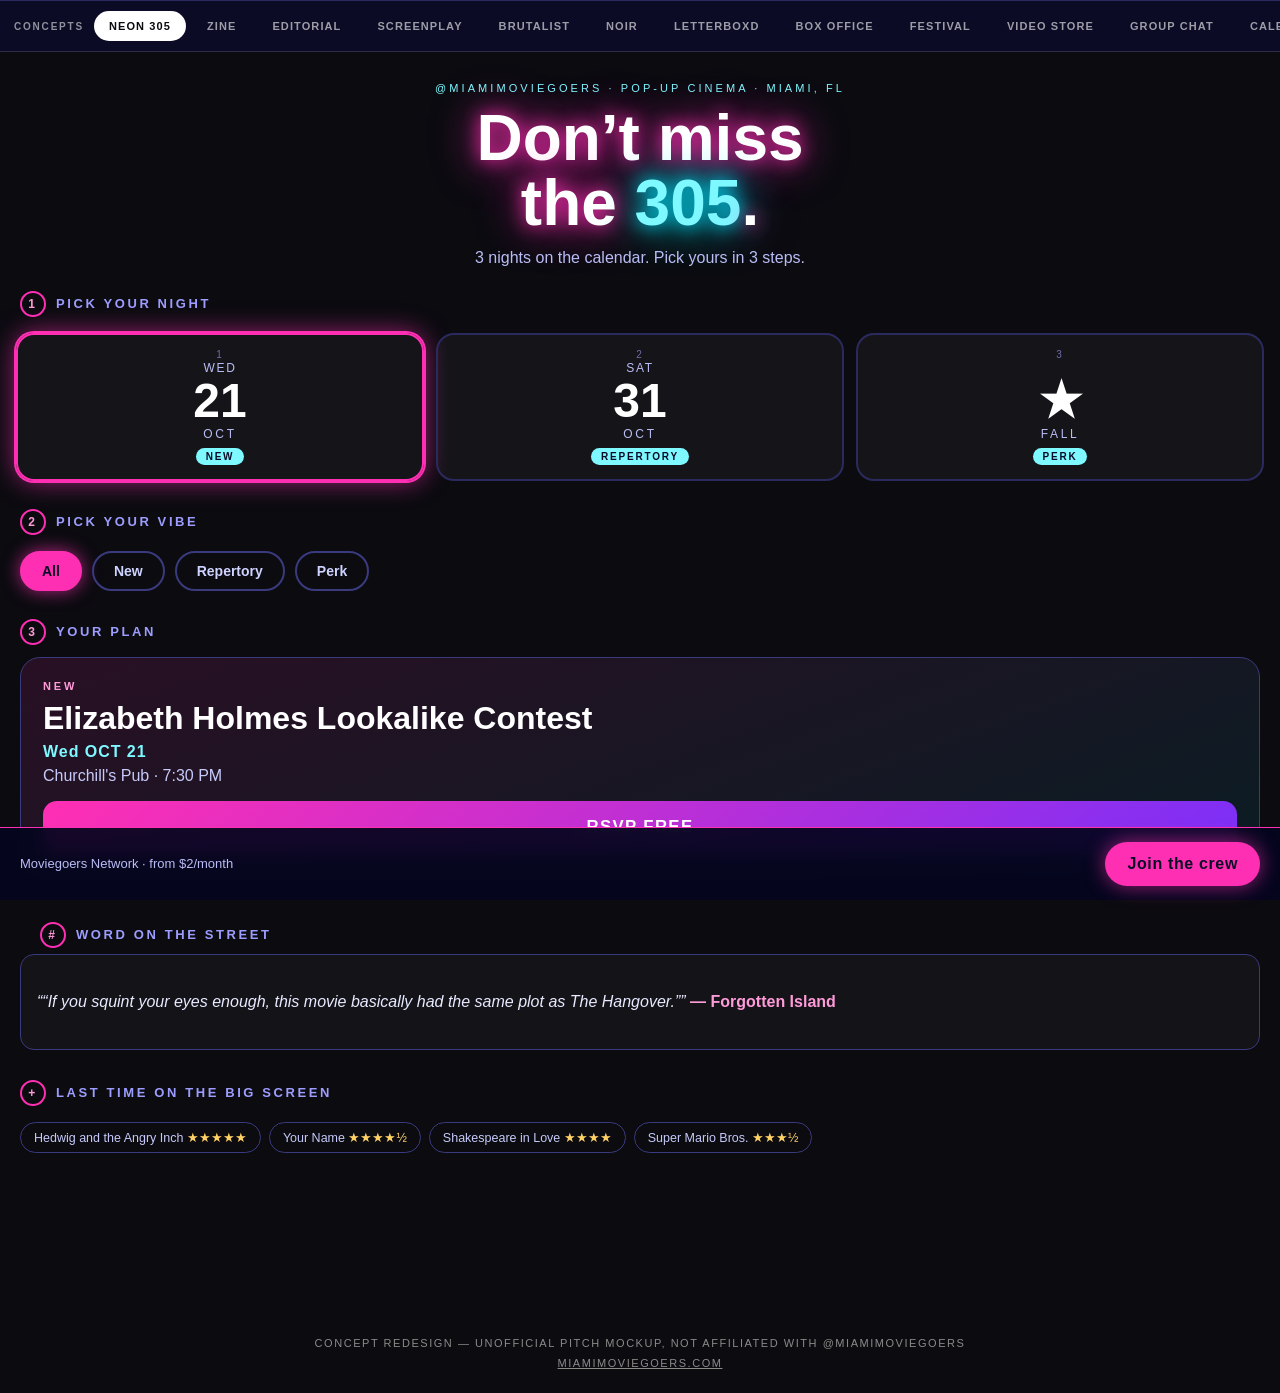
==== commit ae8ab70b: "Fix: shell comment breaking script parse; noir reveal scale + letterboxd links wrap (32/32 overflow-" ====
--- a/index.html
+++ b/index.html
@@ -435,7 +435,7 @@
 
 /* noir reveal: files snap onto the board, staggered, no easing */
 body[data-theme="noir"] .rv { opacity:0; }
-body[data-theme="noir"] .nr-file.rv { transform:scale(1.3) rotate(var(--tilt,0deg)); }
+body[data-theme="noir"] .nr-file.rv { transform:scale(.94) rotate(var(--tilt,0deg)); }
 body[data-theme="noir"] .rv.in { opacity:1; transition:opacity .08s linear; }
 body[data-theme="noir"] .nr-file.rv.in { transform:scale(1) rotate(var(--tilt,0deg)); transition:transform .16s steps(3,end), opacity .08s linear; }
 body[data-theme="noir"] .nr-board .nr-file:nth-of-type(2).rv.in { transition-delay:.18s; }
@@ -473,7 +473,7 @@
 body[data-theme="letterboxd"] .lb-dots i:nth-child(2) { background:#00a02a; }
 body[data-theme="letterboxd"] .lb-dots i:nth-child(3) { background:#00801f; }
 body[data-theme="letterboxd"] .lb-dots i:nth-child(4) { background:#006316; }
-body[data-theme="letterboxd"] .lb-links { display:flex; gap:14px; }
+body[data-theme="letterboxd"] .lb-links { display:flex; gap:14px; flex-wrap:wrap; }
 body[data-theme="letterboxd"] .lb-links a { color:#9ab; text-decoration:none; font-size:13px; font-weight:600; letter-spacing:.5px; text-transform:uppercase; }
 body[data-theme="letterboxd"] .lb-links a:hover { color:#fff; }
 
@@ -1514,7 +1514,7 @@
   }
 };
 
-/* theme registry — filled by work/batch*/themes.js */
+/* theme registry - filled by work/batchN/themes.js (see tools/build.py) */
 var THEMES = {};
 var THEME_ORDER = ["neon","zine","editorial","screenplay","brutalist","noir",
   "letterboxd","boxoffice","festival","videostore","groupchat","calendar",
